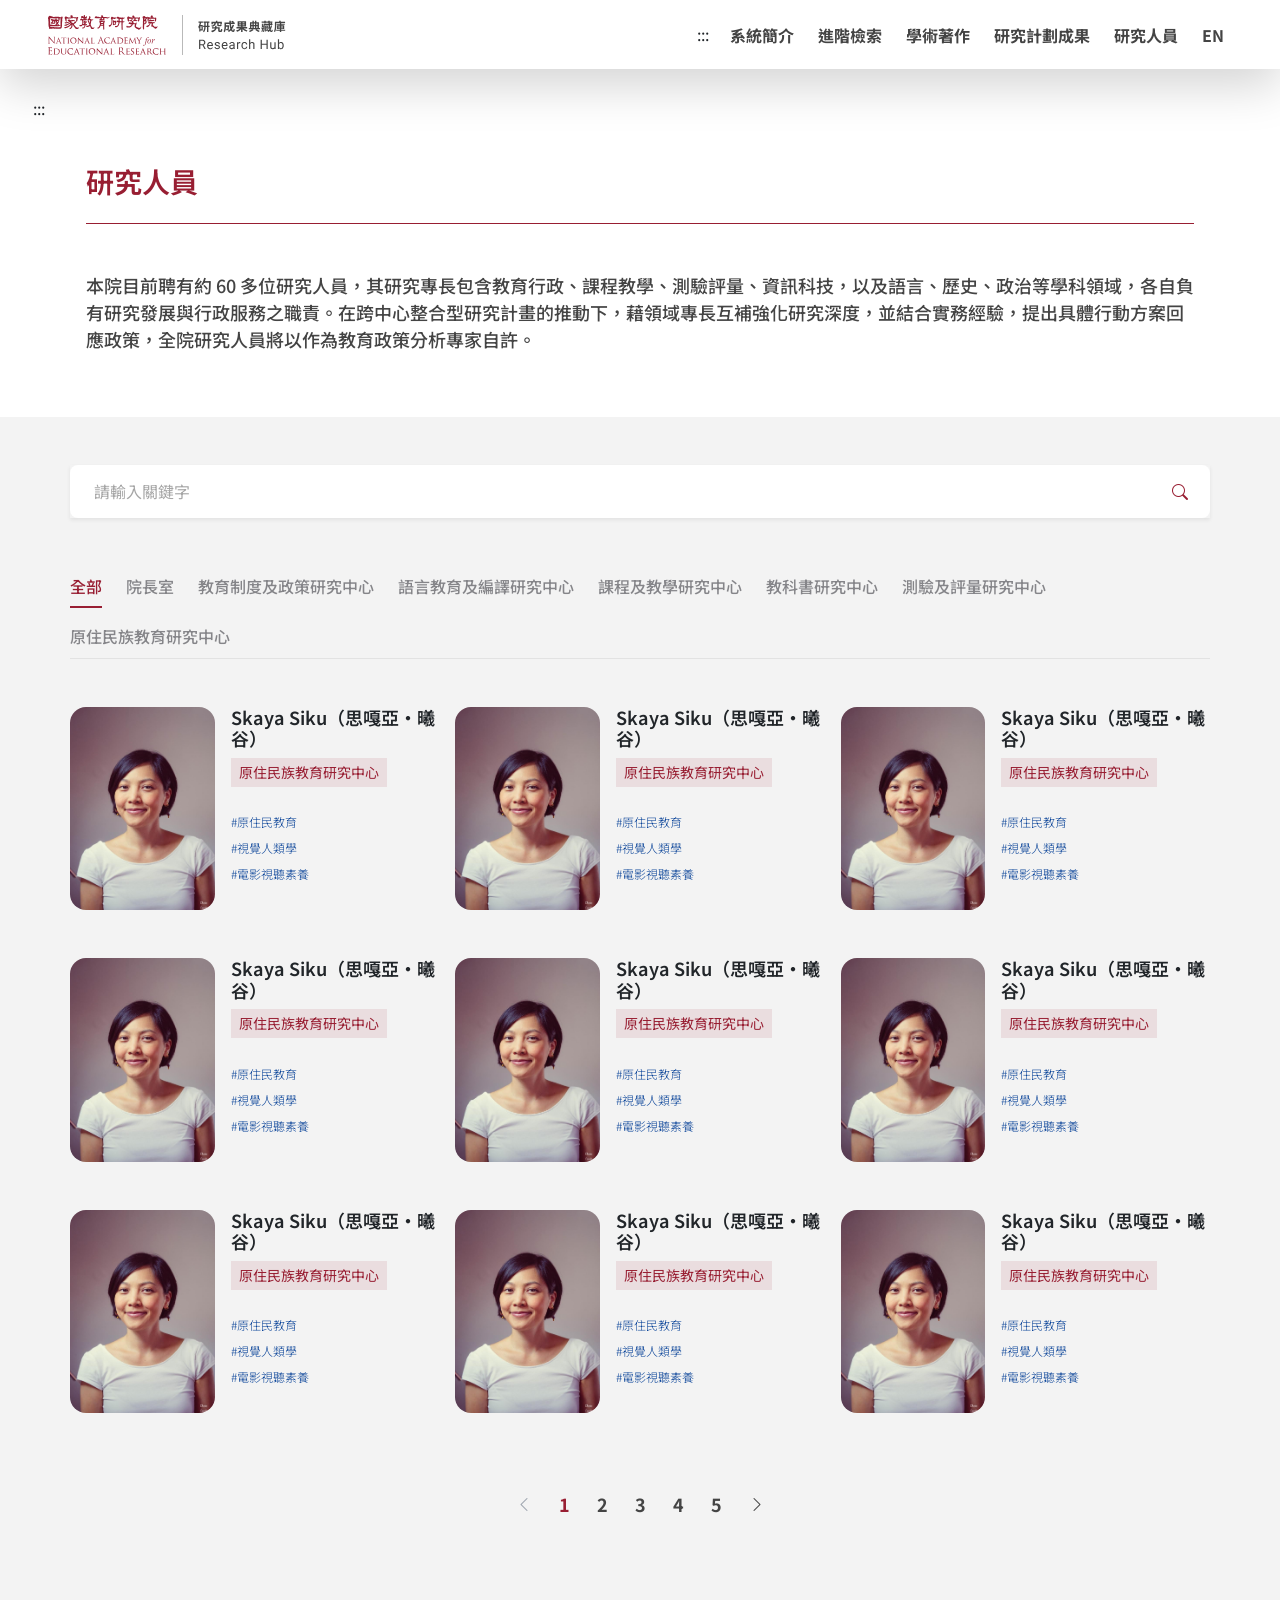
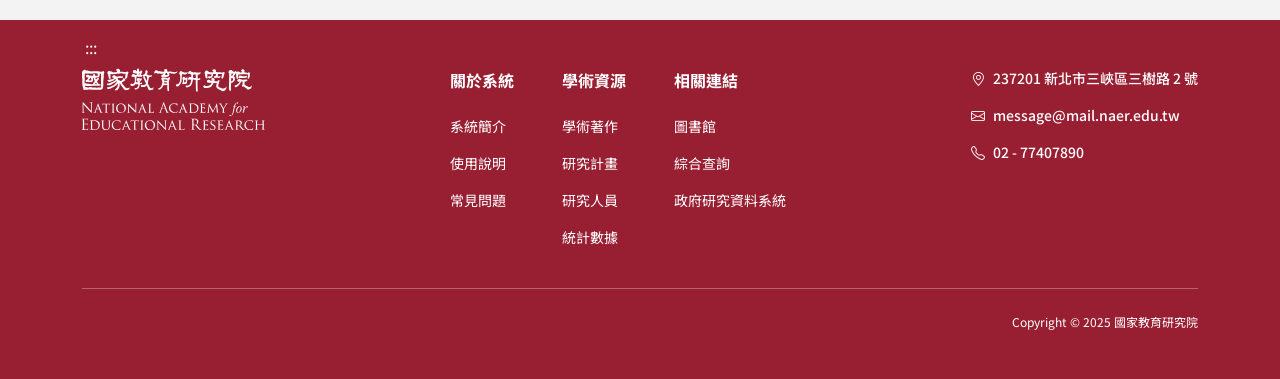
==== 01search.html @ 32330010 "0323" ====
<!DOCTYPE html>
<html class="text-m" lang="zh-Hant-TW">
	<head>
		<meta charset="UTF-8">
		<meta http-equiv="X-UA-Compatible" content="ie=edge">
		<meta name="viewport" content="width=device-width, initial-scale=1.0">
		<meta name="Developer" content="楊軒羽 Shen Yang | Front-end Developer | 前端設計工程師">
		<title>國家教育研究院-研究成果典藏庫</title>
		<!-- favicon -->
		<link rel="shortcut icon" type="image/gif" href="img/blank.gif" />
		<!-- /favicon -->
		<link rel="stylesheet" type="text/css" href="css/bootstrap.min.css">
		<link rel="stylesheet" type="text/css" href="css/bootstrap-icons.css">
		<link rel="stylesheet" type="text/css" href="css/fontawesome.min.css">
		<link rel="stylesheet" type="text/css" href="css/swiper-bundle.min.css">
		<link rel="stylesheet" type="text/css" href="css/tailwind.css">
		<link rel="stylesheet" type="text/css" href="css/main.min.css">
		<link rel="stylesheet" type="text/css" href="css/style.min.css">
	</head>

	<body id="top" class="page focus tw:min-h-screen">
		<div class="tw:text-center tw:leading-10 tw:text-white tw:bg-pink-900"><noscript class="tw:py-1">您的瀏覽器不支援JavaScript功能，若網頁功能無法正常使用時，請開啟瀏覽器JavaScript狀態！</noscript></div>
		<!-- header -->
		<header class="header shadow-lg ps-2 ps-lg-0">
			<span class="d-none d-lg-inline-block tw:absolute z-1"><a id="gotocenter" class="btn btn-primary visually-hidden-focusable" href="#AC" title="移到主要內容">跳到主要內容</a></span>
			<!-- container -->
		  <div class="headerContainer bg-white">
		    <nav class="navbar navbar-expand-md gap-1 p-0 tw:h-[69px]">
		      <!-- navbarBg -->
		      <div class="navbarBg w-100">
		        <!-- navbarContainer -->
		        <div class="navbarContainer d-flex justify-content-between align-items-center container-fluid px-3 px-lg-5">
		          <!-- Logo -->
		          <div class="logoBG">
		            <div class="logoContainer d-flex align-items-center w-100 me-auto">
		              <a class="logo me-3" href="index.html">
		                <h1 class="visually-hidden-focusable">國家教育研究院-研究成果典藏庫</h1>
		                <img class="w-100" src="img/logo.svg" alt="國家圖書館Logo" width="118">
		              </a>
		              <a class="logo2 navbar-brand d-none d-lg-block" href="" title="">
		                <img src="img/logo2.svg" alt="登入服務Logo" width="104">
		              </a>
		            </div>
		          </div>
		          <!-- /Logo -->
		          <button class="navbar-toggler border-0" type="button" data-bs-toggle="offcanvas" data-bs-target="#navbarOffcanvas" aria-controls="navbarOffcanvas">
		            <i class="h2 bi bi-list tw:leading-0"></i>
		          </button>
		          <!-- offcanvas -->
		          <div id="navbarOffcanvas" class="mainmenuBG bg-white bg-opacity-90 offcanvas offcanvas-start tw:group" tabindex="-1" aria-labelledby="offcanvasTitle">
		            <div class="mainmenuContainer d-flex flex-column flex-lg-row justify-content-end h-100">
		              <div class="offcanvas-header">
		                <h2 id="offcanvasTitle" class="offcanvas-title h5"><img src="img/logo.svg" alt="網站Logo" width="118"></h2>
		                <button type="button" class="btnClose h4 ms-auto me-2" data-bs-dismiss="offcanvas" aria-label="Close"><i class="bi bi-x-lg"></i></button>
		              </div>
		              <span class="d-none d-lg-inline-block"><a class="btn btn-link text-decoration-none text-body" href="#U" id="AU" name="U" title="上方功能區塊" accesskey="U">:::</a></span>
		              <ul id="mainmenuAccordion" class="mainmenu navbar-nav gap-lg-2 offcanvas-body justify-content-center justify-content-md-end align-items-center">
		                <li class="nav-item flex-shrink-0">
		                  <a class="nav-link fw-bold tw:text-[#444444]! tw:hover:text-(--bs-primary)! tw:group-[.show]:my-5" href="">系統簡介</a>
		                </li>
		                <li class="nav-item flex-shrink-0">
		                  <a class="nav-link fw-bold tw:text-[#444444]! tw:hover:text-(--bs-primary)! tw:group-[.show]:my-5" href="">進階檢索</a>
		                </li>
		                <li class="nav-item flex-shrink-0">
		                  <a class="nav-link fw-bold tw:text-[#444444]! tw:hover:text-(--bs-primary)! tw:group-[.show]:my-5" href="">學術著作</a>
		                </li>
		                <li class="nav-item flex-shrink-0">
		                  <a class="nav-link fw-bold tw:text-[#444444]! tw:hover:text-(--bs-primary)! tw:group-[.show]:my-5" href="">研究計劃成果</a>
		                </li>
		                <li class="nav-item flex-shrink-0">
		                  <a class="nav-link fw-bold tw:text-[#444444]! tw:hover:text-(--bs-primary)! tw:group-[.show]:my-5" href="">研究人員</a>
		                </li>
		                <li class="nav-item flex-shrink-0">
		                  <a class="nav-link fw-bold tw:text-[#444444]! tw:hover:text-(--bs-primary)! tw:group-[.show]:my-5" href="">EN</a>
		                </li>
		              </ul>
		            </div>
		          </div>
		          <!-- /offcanvas -->
		        </div>
		        <!-- /navbarContainer -->
		      </div>
		      <!-- /navbarBg -->
		    </nav>
		  </div>
		  <!-- /container -->
		</header>
		<!-- /header -->

		<main>
			<!-- main content -->
			<section>
			  <!-- content -->
			  <div id="content" class="vstack position-relative">
			    <!-- accesskey -->
			    <div class="position-absolute d-none d-lg-inline-block">
			      <a class="btn btn-link text-decoration-none text-body text-nowrap position-absolute" href="#C" id="AC" name="C" title="中央內容區塊" accesskey="C" style="left:20px; top:20px;">:::</a>
			    </div>
			    <!-- /accesskey -->
			    <div class="container-lg p-3 my-5 pt-5">
			      <h2 class="text-primary fw-semibold border-bottom border-primary pb-4 mb-5 tw:text-[calc(28rem/16)]!">研究人員</h2>
			      <p class="fw-medium tw:text-[calc(18rem/16)]!">本院目前聘有約 60 多位研究人員，其研究專長包含教育行政、課程教學、測驗評量、資訊科技，以及語言、歷史、政治等學科領域，各自負有研究發展與行政服務之職責。在跨中心整合型研究計畫的推動下，藉領域專長互補強化研究深度，並結合實務經驗，提出具體行動方案回應政策，全院研究人員將以作為教育政策分析專家自許。</p>
			    </div>
			    <!-- /container -->
			    <div class="list vstack gap-4 px-3 pt-5 tw:bg-[#F3F3F3] tw:pb-24">
			      <div class="container-lg px-0 vstack gap-5">
			        <div class="search shadow-sm">
			          <label class="visually-hidden" for="inputSearch">搜尋關鍵字</label>
			          <div class="input-group flex-nowrap z-0 tw:*:[--bs-border-radius:var(--bs-border-radius-lg)]!">
			            <input id="inputSearch" class="form-control border-0 ps-4 tw:h-13.25 tw:placeholder:text-[#A5A5A5]!" placeholder="請輸入關鍵字" type="text">
			            <button class="btn btn-primary border-0 bg-white tw:w-15" type="button"><i class="bi bi-search text-primary" aria-hidden="true"></i><span class="visually-hidden">搜尋</span></button>
			          </div>
			        </div>
			        <!-- /search -->
			        <ul class="nav nav-underline flex-column align-items-start flex-sm-row column-gap-4 row-gap-2 tw:sm:border-b tw:sm:border-black/7" role="tablist">
			          <li class="nav-item tw:xxl:flex-[1_1_auto] tw:xxl:text-center" role="presentation">
			            <button class="nav-link fw-medium tw:h-10.5 tw:text-[rgb(60_60_67/0.6)]! tw:[&.active]:text-(--bs-primary)! active" id="tab1" data-bs-toggle="tab" data-bs-target="#tabpane1" type="button" role="tab" aria-controls="tabpane1" aria-selected="true">全部</button>
			          </li>
			          <li class="nav-item tw:xxl:flex-[1_1_auto] tw:xxl:text-center" role="presentation">
			            <button class="nav-link fw-medium tw:h-10.5 tw:text-[rgb(60_60_67/0.6)]! tw:[&.active]:text-(--bs-primary)!" id="tab2" data-bs-toggle="tab" data-bs-target="#tabpane2" type="button" role="tab" aria-controls="tabpane2" aria-selected="false">院長室</button>
			          </li>
			          <li class="nav-item tw:xxl:flex-[1_1_auto] tw:xxl:text-center" role="presentation">
			            <button class="nav-link fw-medium tw:h-10.5 tw:text-[rgb(60_60_67/0.6)]! tw:[&.active]:text-(--bs-primary)!" id="tab3" data-bs-toggle="tab" data-bs-target="#tabpane3" type="button" role="tab" aria-controls="tabpane3" aria-selected="false">教育制度及政策研究中心</button>
			          </li>
			          <li class="nav-item tw:xxl:flex-[1_1_auto] tw:xxl:text-center" role="presentation">
			            <button class="nav-link fw-medium tw:h-10.5 tw:text-[rgb(60_60_67/0.6)]! tw:[&.active]:text-(--bs-primary)!" id="tab4" data-bs-toggle="tab" data-bs-target="#tabpane4" type="button" role="tab" aria-controls="tabpane4" aria-selected="false">語言教育及編譯研究中心</button>
			          </li>
			          <li class="nav-item tw:xxl:flex-[1_1_auto] tw:xxl:text-center" role="presentation">
			            <button class="nav-link fw-medium tw:h-10.5 tw:text-[rgb(60_60_67/0.6)]! tw:[&.active]:text-(--bs-primary)!" id="tab5" data-bs-toggle="tab" data-bs-target="#tabpane5" type="button" role="tab" aria-controls="tabpane5" aria-selected="false">課程及教學研究中心</button>
			          </li>
			          <li class="nav-item tw:xxl:flex-[1_1_auto] tw:xxl:text-center" role="presentation">
			            <button class="nav-link fw-medium tw:h-10.5 tw:text-[rgb(60_60_67/0.6)]! tw:[&.active]:text-(--bs-primary)!" id="tab6" data-bs-toggle="tab" data-bs-target="#tabpane6" type="button" role="tab" aria-controls="tabpane6" aria-selected="false">教科書研究中心</button>
			          </li>
			          <li class="nav-item tw:xxl:flex-[1_1_auto] tw:xxl:text-center" role="presentation">
			            <button class="nav-link fw-medium tw:h-10.5 tw:text-[rgb(60_60_67/0.6)]! tw:[&.active]:text-(--bs-primary)!" id="tab7" data-bs-toggle="tab" data-bs-target="#tabpane7" type="button" role="tab" aria-controls="tabpane7" aria-selected="false">測驗及評量研究中心</button>
			          </li>
			          <li class="nav-item tw:xxl:flex-[1_1_auto] tw:xxl:text-center" role="presentation">
			            <button class="nav-link fw-medium tw:h-10.5 tw:text-[rgb(60_60_67/0.6)]! tw:[&.active]:text-(--bs-primary)!" id="tab8" data-bs-toggle="tab" data-bs-target="#tabpane8" type="button" role="tab" aria-controls="tabpane8" aria-selected="false">原住民族教育研究中心</button>
			          </li>
			        </ul>
			        <div class="tab-content">
			          <div class="tab-pane fade show active" id="tabpane1" role="tabpanel" aria-labelledby="tab1">
			            <div class="row gx-3 gy-5">
			              <div class="col-sm-6 col-lg-4">
			                <div class="card border-0 bg-transparent">
			                  <div class="row row-cols-2 g-3">
			                    <div class="col-sm-4 col-lg-5">
			                      <div class="ratio tw:[&.ratio]:[--bs-aspect-ratio:calc(100%*221/157)]">
			                        <img class="object-fit-cover rounded-4" src="img/profiles.jpg" alt="photo">
			                      </div>
			                    </div>
			                    <div class="col vstack">
			                      <div class="vstack align-items-start">
			                        <h3 class="fw-semibold tw:text-[calc(18rem/16)]!"><a class="stretched-link text-body" href="">Skaya Siku（思嘎亞‧曦谷）</a></h3>
			                        <span class="text-primary bg-primary bg-opacity-10 d-inline-block px-2 py-1 tw:text-[calc(14rem/16)]">原住民族教育研究中心</span>
			                      </div>
			                      <div class="vstack gap-2 justify-content-center h-100 fw-light text-blue tw:text-[calc(12rem/16)]!">
			                        <span class="tw:before:content-['#']">原住民教育</span>
			                        <span class="tw:before:content-['#']">視覺人類學</span>
			                        <span class="tw:before:content-['#']">電影視聽素養</span>
			                      </div>
			                    </div>
			                  </div>
			                </div>
			                <!-- /card -->
			              </div>
			              <!-- /col -->
			              <div class="col-sm-6 col-lg-4">
			                <div class="card border-0 bg-transparent">
			                  <div class="row row-cols-2 g-3">
			                    <div class="col-sm-4 col-lg-5">
			                      <div class="ratio tw:[&.ratio]:[--bs-aspect-ratio:calc(100%*221/157)]">
			                        <img class="object-fit-cover rounded-4" src="img/profiles.jpg" alt="photo">
			                      </div>
			                    </div>
			                    <div class="col vstack">
			                      <div class="vstack align-items-start">
			                        <h3 class="fw-semibold tw:text-[calc(18rem/16)]!"><a class="stretched-link text-body" href="">Skaya Siku（思嘎亞‧曦谷）</a></h3>
			                        <span class="text-primary bg-primary bg-opacity-10 d-inline-block px-2 py-1 tw:text-[calc(14rem/16)]">原住民族教育研究中心</span>
			                      </div>
			                      <div class="vstack gap-2 justify-content-center h-100 fw-light text-blue tw:text-[calc(12rem/16)]!">
			                        <span class="tw:before:content-['#']">原住民教育</span>
			                        <span class="tw:before:content-['#']">視覺人類學</span>
			                        <span class="tw:before:content-['#']">電影視聽素養</span>
			                      </div>
			                    </div>
			                  </div>
			                </div>
			                <!-- /card -->
			              </div>
			              <!-- /col -->
			              <div class="col-sm-6 col-lg-4">
			                <div class="card border-0 bg-transparent">
			                  <div class="row row-cols-2 g-3">
			                    <div class="col-sm-4 col-lg-5">
			                      <div class="ratio tw:[&.ratio]:[--bs-aspect-ratio:calc(100%*221/157)]">
			                        <img class="object-fit-cover rounded-4" src="img/profiles.jpg" alt="photo">
			                      </div>
			                    </div>
			                    <div class="col vstack">
			                      <div class="vstack align-items-start">
			                        <h3 class="fw-semibold tw:text-[calc(18rem/16)]!"><a class="stretched-link text-body" href="">Skaya Siku（思嘎亞‧曦谷）</a></h3>
			                        <span class="text-primary bg-primary bg-opacity-10 d-inline-block px-2 py-1 tw:text-[calc(14rem/16)]">原住民族教育研究中心</span>
			                      </div>
			                      <div class="vstack gap-2 justify-content-center h-100 fw-light text-blue tw:text-[calc(12rem/16)]!">
			                        <span class="tw:before:content-['#']">原住民教育</span>
			                        <span class="tw:before:content-['#']">視覺人類學</span>
			                        <span class="tw:before:content-['#']">電影視聽素養</span>
			                      </div>
			                    </div>
			                  </div>
			                </div>
			                <!-- /card -->
			              </div>
			              <!-- /col -->
			              <div class="col-sm-6 col-lg-4">
			                <div class="card border-0 bg-transparent">
			                  <div class="row row-cols-2 g-3">
			                    <div class="col-sm-4 col-lg-5">
			                      <div class="ratio tw:[&.ratio]:[--bs-aspect-ratio:calc(100%*221/157)]">
			                        <img class="object-fit-cover rounded-4" src="img/profiles.jpg" alt="photo">
			                      </div>
			                    </div>
			                    <div class="col vstack">
			                      <div class="vstack align-items-start">
			                        <h3 class="fw-semibold tw:text-[calc(18rem/16)]!"><a class="stretched-link text-body" href="">Skaya Siku（思嘎亞‧曦谷）</a></h3>
			                        <span class="text-primary bg-primary bg-opacity-10 d-inline-block px-2 py-1 tw:text-[calc(14rem/16)]">原住民族教育研究中心</span>
			                      </div>
			                      <div class="vstack gap-2 justify-content-center h-100 fw-light text-blue tw:text-[calc(12rem/16)]!">
			                        <span class="tw:before:content-['#']">原住民教育</span>
			                        <span class="tw:before:content-['#']">視覺人類學</span>
			                        <span class="tw:before:content-['#']">電影視聽素養</span>
			                      </div>
			                    </div>
			                  </div>
			                </div>
			                <!-- /card -->
			              </div>
			              <!-- /col -->
			              <div class="col-sm-6 col-lg-4">
			                <div class="card border-0 bg-transparent">
			                  <div class="row row-cols-2 g-3">
			                    <div class="col-sm-4 col-lg-5">
			                      <div class="ratio tw:[&.ratio]:[--bs-aspect-ratio:calc(100%*221/157)]">
			                        <img class="object-fit-cover rounded-4" src="img/profiles.jpg" alt="photo">
			                      </div>
			                    </div>
			                    <div class="col vstack">
			                      <div class="vstack align-items-start">
			                        <h3 class="fw-semibold tw:text-[calc(18rem/16)]!"><a class="stretched-link text-body" href="">Skaya Siku（思嘎亞‧曦谷）</a></h3>
			                        <span class="text-primary bg-primary bg-opacity-10 d-inline-block px-2 py-1 tw:text-[calc(14rem/16)]">原住民族教育研究中心</span>
			                      </div>
			                      <div class="vstack gap-2 justify-content-center h-100 fw-light text-blue tw:text-[calc(12rem/16)]!">
			                        <span class="tw:before:content-['#']">原住民教育</span>
			                        <span class="tw:before:content-['#']">視覺人類學</span>
			                        <span class="tw:before:content-['#']">電影視聽素養</span>
			                      </div>
			                    </div>
			                  </div>
			                </div>
			                <!-- /card -->
			              </div>
			              <!-- /col -->
			              <div class="col-sm-6 col-lg-4">
			                <div class="card border-0 bg-transparent">
			                  <div class="row row-cols-2 g-3">
			                    <div class="col-sm-4 col-lg-5">
			                      <div class="ratio tw:[&.ratio]:[--bs-aspect-ratio:calc(100%*221/157)]">
			                        <img class="object-fit-cover rounded-4" src="img/profiles.jpg" alt="photo">
			                      </div>
			                    </div>
			                    <div class="col vstack">
			                      <div class="vstack align-items-start">
			                        <h3 class="fw-semibold tw:text-[calc(18rem/16)]!"><a class="stretched-link text-body" href="">Skaya Siku（思嘎亞‧曦谷）</a></h3>
			                        <span class="text-primary bg-primary bg-opacity-10 d-inline-block px-2 py-1 tw:text-[calc(14rem/16)]">原住民族教育研究中心</span>
			                      </div>
			                      <div class="vstack gap-2 justify-content-center h-100 fw-light text-blue tw:text-[calc(12rem/16)]!">
			                        <span class="tw:before:content-['#']">原住民教育</span>
			                        <span class="tw:before:content-['#']">視覺人類學</span>
			                        <span class="tw:before:content-['#']">電影視聽素養</span>
			                      </div>
			                    </div>
			                  </div>
			                </div>
			                <!-- /card -->
			              </div>
			              <!-- /col -->
			              <div class="col-sm-6 col-lg-4">
			                <div class="card border-0 bg-transparent">
			                  <div class="row row-cols-2 g-3">
			                    <div class="col-sm-4 col-lg-5">
			                      <div class="ratio tw:[&.ratio]:[--bs-aspect-ratio:calc(100%*221/157)]">
			                        <img class="object-fit-cover rounded-4" src="img/profiles.jpg" alt="photo">
			                      </div>
			                    </div>
			                    <div class="col vstack">
			                      <div class="vstack align-items-start">
			                        <h3 class="fw-semibold tw:text-[calc(18rem/16)]!"><a class="stretched-link text-body" href="">Skaya Siku（思嘎亞‧曦谷）</a></h3>
			                        <span class="text-primary bg-primary bg-opacity-10 d-inline-block px-2 py-1 tw:text-[calc(14rem/16)]">原住民族教育研究中心</span>
			                      </div>
			                      <div class="vstack gap-2 justify-content-center h-100 fw-light text-blue tw:text-[calc(12rem/16)]!">
			                        <span class="tw:before:content-['#']">原住民教育</span>
			                        <span class="tw:before:content-['#']">視覺人類學</span>
			                        <span class="tw:before:content-['#']">電影視聽素養</span>
			                      </div>
			                    </div>
			                  </div>
			                </div>
			                <!-- /card -->
			              </div>
			              <!-- /col -->
			              <div class="col-sm-6 col-lg-4">
			                <div class="card border-0 bg-transparent">
			                  <div class="row row-cols-2 g-3">
			                    <div class="col-sm-4 col-lg-5">
			                      <div class="ratio tw:[&.ratio]:[--bs-aspect-ratio:calc(100%*221/157)]">
			                        <img class="object-fit-cover rounded-4" src="img/profiles.jpg" alt="photo">
			                      </div>
			                    </div>
			                    <div class="col vstack">
			                      <div class="vstack align-items-start">
			                        <h3 class="fw-semibold tw:text-[calc(18rem/16)]!"><a class="stretched-link text-body" href="">Skaya Siku（思嘎亞‧曦谷）</a></h3>
			                        <span class="text-primary bg-primary bg-opacity-10 d-inline-block px-2 py-1 tw:text-[calc(14rem/16)]">原住民族教育研究中心</span>
			                      </div>
			                      <div class="vstack gap-2 justify-content-center h-100 fw-light text-blue tw:text-[calc(12rem/16)]!">
			                        <span class="tw:before:content-['#']">原住民教育</span>
			                        <span class="tw:before:content-['#']">視覺人類學</span>
			                        <span class="tw:before:content-['#']">電影視聽素養</span>
			                      </div>
			                    </div>
			                  </div>
			                </div>
			                <!-- /card -->
			              </div>
			              <!-- /col -->
			              <div class="col-sm-6 col-lg-4">
			                <div class="card border-0 bg-transparent">
			                  <div class="row row-cols-2 g-3">
			                    <div class="col-sm-4 col-lg-5">
			                      <div class="ratio tw:[&.ratio]:[--bs-aspect-ratio:calc(100%*221/157)]">
			                        <img class="object-fit-cover rounded-4" src="img/profiles.jpg" alt="photo">
			                      </div>
			                    </div>
			                    <div class="col vstack">
			                      <div class="vstack align-items-start">
			                        <h3 class="fw-semibold tw:text-[calc(18rem/16)]!"><a class="stretched-link text-body" href="">Skaya Siku（思嘎亞‧曦谷）</a></h3>
			                        <span class="text-primary bg-primary bg-opacity-10 d-inline-block px-2 py-1 tw:text-[calc(14rem/16)]">原住民族教育研究中心</span>
			                      </div>
			                      <div class="vstack gap-2 justify-content-center h-100 fw-light text-blue tw:text-[calc(12rem/16)]!">
			                        <span class="tw:before:content-['#']">原住民教育</span>
			                        <span class="tw:before:content-['#']">視覺人類學</span>
			                        <span class="tw:before:content-['#']">電影視聽素養</span>
			                      </div>
			                    </div>
			                  </div>
			                </div>
			                <!-- /card -->
			              </div>
			              <!-- /col -->
			            </div>
			            <!-- /row -->
			          </div>
			          <!-- /tab-pane -->
			          <div class="tab-pane fade" id="tabpane2" role="tabpanel" aria-labelledby="tab2">content2</div>
			          <div class="tab-pane fade" id="tabpane3" role="tabpanel" aria-labelledby="tab3">content3</div>
			          <div class="tab-pane fade" id="tabpane4" role="tabpanel" aria-labelledby="tab4">content4</div>
			          <div class="tab-pane fade" id="tabpane5" role="tabpanel" aria-labelledby="tab5">content5</div>
			          <div class="tab-pane fade" id="tabpane6" role="tabpanel" aria-labelledby="tab6">content6</div>
			          <div class="tab-pane fade" id="tabpane7" role="tabpanel" aria-labelledby="tab7">content7</div>
			          <div class="tab-pane fade" id="tabpane8" role="tabpanel" aria-labelledby="tab8">content8</div>
			        </div>
			        <!-- /tab-content -->
			        <!-- pagination -->
			        <nav class="paginationNav col-10 mx-auto mt-4">
			        	<ul class="pagination justify-content-center flex-wrap gap-lg-1 m-0">
			        		<li class="page-item m-0 disabled">
			        			<a class="page-link d-flex align-items-center justify-content-center border-0 fw-bold" href="" title="上一頁" tabindex="-1">
			        				<span class="visually-hidden">上一頁</span>
			        				<i class="bi bi-chevron-left" aria-hidden="true"></i>
			        			</a>
			        		</li>
			        		<li class="page-item m-0" hidden>
			        			<a class="page-link d-flex align-items-center justify-content-center border-0 fw-bold" href="" title="上一頁">
			        				<span class="visually-hidden">上一頁</span>
			        				<i class="bi bi-chevron-left" aria-hidden="true"></i>
			        			</a>
			        		</li>
			        		<li class="page-item m-0 active"><a class="page-link d-flex align-items-center justify-content-center border-0 fw-bold tw:text-[calc(18rem/16)]!" href="">1</a></li>
			        		<li class="page-item m-0"><a class="page-link d-flex align-items-center justify-content-center border-0 fw-bold tw:text-[calc(18rem/16)]!" href="">2</a></li>
			        		<li class="page-item m-0"><a class="page-link d-flex align-items-center justify-content-center border-0 fw-bold tw:text-[calc(18rem/16)]!" href="">3</a></li>
			        		<li class="page-item m-0"><a class="page-link d-flex align-items-center justify-content-center border-0 fw-bold tw:text-[calc(18rem/16)]!" href="">4</a></li>
			        		<li class="page-item m-0"><a class="page-link d-flex align-items-center justify-content-center border-0 fw-bold tw:text-[calc(18rem/16)]!" href="">5</a></li>
			        		<li class="page-item m-0">
			        			<a class="page-link d-flex align-items-center justify-content-center border-0 fw-bold" href="" title="下一頁">
			        				<span class="visually-hidden">下一頁</span>
			        				<i class="bi bi-chevron-right" aria-hidden="true"></i>
			        			</a>
			        		</li>
			        		<li class="page-item m-0 disabled" hidden>
			        			<a class="page-link d-flex align-items-center justify-content-center border-0 fw-bold" href="" title="下一頁" tabindex="-1">
			        				<span class="visually-hidden">下一頁</span>
			        				<i class="bi bi-chevron-right" aria-hidden="true"></i>
			        			</a>
			        		</li>
			        	</ul>
			        </nav>
			        <!-- /pagination -->
			      </div>
			      <!-- /container -->
			    </div>
			    <!-- /list -->
			  </div>
			  <!-- /content -->
			</section>
			<!-- /main content -->
			<a id="gototop" class="btn btn-primary text-primary bg-transparent border-3 rounded-circle me-3 mb-3 px-2 py-0 d-none justify-content-center align-items-center position-absolute bottom-0 end-0 z-1 tw:group" title="回到最上" type="button" href="#top" style="width: 48px; height: 48px;"><span class="material-symbols-rounded tw:text-[3rem]! tw:group-hover:text-(--bs-primary)!" aria-hidden="true">arrow_upward_alt</span><span class="visually-hidden">回到最上</span></a>
			<script>
			  var gototop = document.getElementById('gototop');
			  window.addEventListener('scroll', function() {
			    if (window.scrollY > window.innerHeight) {
			      gototop.classList.remove('d-none');
			      gototop.classList.add('d-flex');
			    } else {
			      gototop.classList.remove('d-flex');
			      gototop.classList.add('d-none');
			    }
			  });
			</script>
		</main>

		<!-- footer -->
		<footer class="text-white tw:bg-[#981E32]">
		  <div id="footer" class="footerBg">
		    <div class="footerContainer container-lg py-4 py-lg-5 vstack gap-4">
		      <div class="position-absolute d-none d-lg-inline-block"><a class="btn btn-link text-decoration-none text-white text-nowrap position-absolute" href="#Z" id="AZ" name="Z" title="下方功能區塊" accesskey="Z" style="left: -10px;top: -40px;">:::</a></div>
		      <div class="overflow-hidden">
		        <div class="row row-cols-1 row-cols-md-auto g-4 gx-md-5">
		          <div class="col me-auto me-xxl-5"><img src="img/logo-w.svg" alt="國家教育研究院" width="183"></div>
		          <div class="col">
		            <div class="fw-bold my-4 mt-md-0">關於系統</div>
		            <ul class="list-unstyled vstack gap-3 m-0 tw:text-[calc(14rem/16)]">
		              <li><a class="text-white" href="">系統簡介</a></li>
		              <li><a class="text-white" href="">使用說明</a></li>
		              <li><a class="text-white" href="">常見問題</a></li>
		            </ul>
		          </div>
		          <div class="col">
		            <div class="fw-bold my-4 mt-md-0">學術資源</div>
		            <ul class="list-unstyled vstack gap-3 m-0 tw:text-[calc(14rem/16)]">
		              <li><a class="text-white" href="">學術著作</a></li>
		              <li><a class="text-white" href="">研究計畫</a></li>
		              <li><a class="text-white" href="">研究人員</a></li>
		              <li><a class="text-white" href="">統計數據</a></li>
		            </ul>
		          </div>
		          <div class="col">
		            <div class="fw-bold my-4 mt-md-0">相關連結</div>
		            <ul class="list-unstyled vstack gap-3 m-0 tw:text-[calc(14rem/16)]">
		              <li><a class="text-white" href="">圖書館</a></li>
		              <li><a class="text-white" href="">綜合查詢</a></li>
		              <li><a class="text-white" href="">政府研究資料系統</a></li>
		            </ul>
		          </div>
		          <div class="col ms-lg-auto order-last">
		            <ul class="list-unstyled order-md-first vstack gap-3 mb-2 m-md-0 fw-medium tw:text-[calc(14rem/16)]">
		              <li class="hstack gap-2"><i class="bi bi-geo-alt"></i>237201 新北市三峽區三樹路 2 號</li>
		              <li class="hstack gap-2"><i class="bi bi-envelope"></i>message@mail.naer.edu.tw</li>
		              <li class="hstack gap-2"><i class="bi bi-telephone"></i>02 - 77407890</li>
		            </ul>
		          </div>
		          <div class="col-md-12 vstack order-md-last">
		            <hr class="opacity-30 tw:border-[#FFFFFF]!">
		            <small class="d-none d-md-block text-md-end mt-2 tw:text-[calc(12rem/16)]!">Copyright © 2025 國家教育研究院</small>
		          </div>
		        </div>
		        <!-- /row -->
		      </div>
		      <!-- /overflow -->
		    </div>
		    <!-- /footerContainer -->
		  </div>
		  <!-- /footerBg -->
		  </footer>
		  <!-- /footer -->
		
		<script type="text/javascript" src="js/bootstrap.bundle.min.js"></script>
		<script type="text/javascript" src="js/swiper-bundle.min.js"></script>
	</body>
</html>
---- css/main.min.css ----
@font-face{font-family:"Noto Sans TC";font-style:normal;font-weight:100 900;font-display:swap;src:url(../fonts/notosanstc/-nF7OG829Oofr2wohFbTp9iFOkMQAewlpbGXhhyYs0QF3kPVyLylzU95vTq1Ltj5xQez1g.0.woff2) format("woff2");unicode-range:U+1f921-1f930,U+1f932-1f935,U+1f937-1f939,U+1f940-1f944,U+1f947-1f94a,U+1f950-1f95f,U+1f962-1f967,U+1f969-1f96a,U+1f980-1f981,U+1f984-1f98d,U+1f990-1f992,U+1f994-1f996,U+1f9c0,U+1f9d0,U+1f9d2,U+1f9d4,U+1f9d6,U+1f9d8,U+1f9da,U+1f9dc-1f9dd,U+1f9df-1f9e2,U+1f9e5-1f9e6,U+20024,U+20487,U+20779,U+20c41,U+20c78,U+20d71,U+20e98,U+20ef9,U+2107b,U+210c1,U+22c51,U+233b4,U+24a12,U+2512b,U+2546e,U+25683,U+267cc,U+269f2,U+27657,U+282e2,U+2898d,U+29d5a,U+f0001-f0005,U+f0019,U+f009b,U+f0101-f0104,U+f012b,U+f01ba,U+f01d6,U+f0209,U+f0217,U+f0223-f0224,U+fc355,U+fe327,U+fe517,U+feb97,U+fffb4}@font-face{font-family:"Noto Sans TC";font-style:normal;font-weight:100 900;font-display:swap;src:url(../fonts/notosanstc/-nF7OG829Oofr2wohFbTp9iFOkMQAewlpbGXhhyYs0QF3kPVyLylzU95vTq1Ltj5xQez1g.6.woff2) format("woff2");unicode-range:U+ff78-ff7e,U+ff80-ff86,U+ff89-ff94,U+ff97-ff9e,U+ffb9,U+ffe0-ffe3,U+ffe9,U+ffeb,U+ffed,U+fffc,U+1d7c7,U+1f004,U+1f0cf,U+1f141-1f142,U+1f150,U+1f154,U+1f158,U+1f15b,U+1f15d-1f15e,U+1f162-1f163,U+1f170-1f171,U+1f174,U+1f177-1f178,U+1f17d-1f17f,U+1f192-1f195,U+1f197-1f19a,U+1f1e6-1f1f5,U+1f1f7-1f1ff,U+1f21a,U+1f22f,U+1f232-1f237,U+1f239-1f23a,U+1f250-1f251,U+1f300,U+1f302-1f319}@font-face{font-family:"Noto Sans TC";font-style:normal;font-weight:100 900;font-display:swap;src:url(../fonts/notosanstc/-nF7OG829Oofr2wohFbTp9iFOkMQAewlpbGXhhyYs0QF3kPVyLylzU95vTq1Ltj5xQez1g.7.woff2) format("woff2");unicode-range:U+fa0a,U+fa0c,U+fa11,U+fa17,U+fa19,U+fa1b,U+fa1d,U+fa26,U+fa2c,U+fb01,U+fdfc,U+fe0e,U+fe33-fe36,U+fe38-fe44,U+fe49-fe51,U+fe54,U+fe56-fe57,U+fe59-fe5c,U+fe5f-fe6a,U+fe8e,U+fe92-fe93,U+feae,U+fecb-fecc,U+fee0,U+feec,U+fef3,U+ff04,U+ff07,U+ff26-ff2c,U+ff31-ff32,U+ff35-ff37,U+ff39-ff3a,U+ff3c,U+ff3e-ff5b,U+ff5d,U+ff61-ff65,U+ff67-ff68,U+ff6a,U+ff6c-ff77}@font-face{font-family:"Noto Sans TC";font-style:normal;font-weight:100 900;font-display:swap;src:url(../fonts/notosanstc/-nF7OG829Oofr2wohFbTp9iFOkMQAewlpbGXhhyYs0QF3kPVyLylzU95vTq1Ltj5xQez1g.8.woff2) format("woff2");unicode-range:U+f78a-f78c,U+f78e,U+f792-f796,U+f798,U+f79c,U+f7f5,U+f812,U+f815,U+f876,U+f8f5,U+f8f8,U+f8ff,U+f901-f902,U+f904,U+f906,U+f909-f90a,U+f90f,U+f914,U+f918-f919,U+f91b,U+f91d,U+f91f,U+f923,U+f925,U+f92d-f92f,U+f934,U+f937-f938,U+f93d,U+f93f,U+f941,U+f949,U+f94c,U+f94e-f94f,U+f95a,U+f95d-f95e,U+f961-f963,U+f965-f970,U+f974,U+f976-f97a,U+f97c,U+f97e-f97f,U+f981,U+f983,U+f988,U+f98a,U+f98c,U+f98e,U+f996-f997,U+f999-f99a,U+f99c,U+f99f-f9a0,U+f9a3,U+f9a8,U+f9ad,U+f9b2-f9b6,U+f9b9-f9ba,U+f9bd-f9be,U+f9c1,U+f9c4,U+f9c7,U+f9ca,U+f9cd,U+f9d0-f9d1,U+f9d3-f9d4,U+f9d7-f9d8,U+f9dc-f9dd,U+f9df-f9e1,U+f9e4,U+f9e8-f9ea,U+f9f4,U+f9f6-f9f7,U+f9f9-f9fa,U+f9fc-fa01,U+fa03-fa04,U+fa06,U+fa08-fa09}@font-face{font-family:"Noto Sans TC";font-style:normal;font-weight:100 900;font-display:swap;src:url(../fonts/notosanstc/-nF7OG829Oofr2wohFbTp9iFOkMQAewlpbGXhhyYs0QF3kPVyLylzU95vTq1Ltj5xQez1g.19.woff2) format("woff2");unicode-range:U+9ee5,U+9ee7,U+9eee,U+9ef3-9ef4,U+9ef6-9ef7,U+9ef9,U+9efb-9efd,U+9eff,U+9f07-9f09,U+9f10,U+9f14-9f15,U+9f19,U+9f22,U+9f29,U+9f2c,U+9f2f,U+9f31,U+9f34,U+9f37,U+9f39,U+9f3d-9f3e,U+9f41,U+9f4c-9f50,U+9f54,U+9f57,U+9f59,U+9f5c,U+9f5f-9f60,U+9f62-9f63,U+9f66-9f67,U+9f6a,U+9f6c,U+9f72,U+9f76-9f77,U+9f7f,U+9f84-9f85,U+9f88,U+9f8e,U+9f91,U+9f94-9f96,U+9f98,U+9f9a-9f9b,U+9f9f-9fa0,U+9fa2,U+9fa4,U+9ff0-9fff,U+a1f4,U+a4b0-a4b1,U+a4b3,U+a9c1-a9c2,U+aa31,U+ab34,U+ac00-ac01,U+ac04,U+ac08,U+ac10-ac11,U+ac13-ac16,U+ac19,U+ac1c-ac1d,U+ac24,U+ac70-ac71,U+ac74,U+ac77-ac78,U+ac80-ac81,U+ac83,U+ac8c,U+ac90,U+aca0,U+aca8-aca9,U+acac,U+acb0,U+acb8-acb9,U+acbc-acbd,U+acc1,U+acc4,U+ace0-ace1,U+ace4,U+ace8,U+acf0-acf1,U+acf3,U+acf5,U+acfc}@font-face{font-family:"Noto Sans TC";font-style:normal;font-weight:100 900;font-display:swap;src:url(../fonts/notosanstc/-nF7OG829Oofr2wohFbTp9iFOkMQAewlpbGXhhyYs0QF3kPVyLylzU95vTq1Ltj5xQez1g.20.woff2) format("woff2");unicode-range:U+9d77,U+9d7a,U+9d7e,U+9d87,U+9d89,U+9d8f,U+9d91-9d93,U+9d96,U+9d98,U+9d9a,U+9da1-9da2,U+9da5,U+9da9,U+9dab-9dac,U+9db1-9db2,U+9db5,U+9db9-9dbc,U+9dbf-9dc2,U+9dc4,U+9dc7-9dc9,U+9dd3,U+9dd6,U+9dd9-9dda,U+9dde-9ddf,U+9de2,U+9de5-9de6,U+9de8,U+9def-9df0,U+9df2-9df4,U+9df8,U+9dfa,U+9dfd,U+9dff,U+9e02,U+9e07,U+9e0a,U+9e11,U+9e15,U+9e18,U+9e1a-9e1b,U+9e1d-9e1e,U+9e20-9e23,U+9e25-9e26,U+9e2d,U+9e2f,U+9e33,U+9e35,U+9e3d-9e3f,U+9e42-9e43,U+9e45,U+9e48-9e4a,U+9e4c,U+9e4f,U+9e51,U+9e55,U+9e64,U+9e66,U+9e6b,U+9e6d-9e6e,U+9e70,U+9e73,U+9e75,U+9e78,U+9e80-9e83,U+9e87-9e88,U+9e8b-9e8c,U+9e90-9e91,U+9e93,U+9e96,U+9e9d,U+9ea1,U+9ea4,U+9ea6,U+9ea9-9eab,U+9ead,U+9eaf,U+9eb4,U+9eb7-9eba,U+9ebe-9ebf,U+9ecc-9ecd,U+9ed0,U+9ed2,U+9ed4,U+9ed9-9eda,U+9edc-9edd,U+9edf-9ee0,U+9ee2}@font-face{font-family:"Noto Sans TC";font-style:normal;font-weight:100 900;font-display:swap;src:url(../fonts/notosanstc/-nF7OG829Oofr2wohFbTp9iFOkMQAewlpbGXhhyYs0QF3kPVyLylzU95vTq1Ltj5xQez1g.21.woff2) format("woff2");unicode-range:U+9bf0-9bf1,U+9bf5,U+9bf7,U+9bf9,U+9bfd,U+9bff,U+9c02,U+9c06,U+9c08-9c0a,U+9c0d,U+9c10,U+9c12-9c13,U+9c15,U+9c1c,U+9c1f,U+9c21,U+9c23-9c25,U+9c28-9c29,U+9c2d-9c2e,U+9c31-9c33,U+9c35-9c37,U+9c39-9c3b,U+9c3d-9c3e,U+9c40,U+9c42,U+9c45-9c49,U+9c52,U+9c54,U+9c56,U+9c58-9c5a,U+9c5d,U+9c5f-9c60,U+9c63,U+9c67-9c68,U+9c72,U+9c75,U+9c78,U+9c7a-9c7c,U+9c7f-9c81,U+9c87-9c88,U+9c8d,U+9c91,U+9c94,U+9c97,U+9c9b,U+9ca4,U+9ca8,U+9cab,U+9cad,U+9cb1-9cb3,U+9cb6-9cb8,U+9cc4-9cc5,U+9ccc-9ccd,U+9cd5-9cd7,U+9cdd-9cdf,U+9ce7,U+9ce9,U+9cee-9cf0,U+9cf2,U+9cfc-9cfe,U+9d03,U+9d06-9d08,U+9d0e,U+9d10,U+9d12,U+9d15,U+9d17,U+9d1d-9d1f,U+9d23,U+9d2b,U+9d2f-9d30,U+9d34,U+9d37,U+9d3d,U+9d42,U+9d50,U+9d52-9d53,U+9d59,U+9d5c,U+9d5e-9d61,U+9d6a,U+9d6f-9d70}@font-face{font-family:"Noto Sans TC";font-style:normal;font-weight:100 900;font-display:swap;src:url(../fonts/notosanstc/-nF7OG829Oofr2wohFbTp9iFOkMQAewlpbGXhhyYs0QF3kPVyLylzU95vTq1Ltj5xQez1g.22.woff2) format("woff2");unicode-range:U+9a87,U+9a8a-9a8b,U+9a8f-9a91,U+9a97,U+9a9a,U+9a9e,U+9aa0-9aa1,U+9aa4-9aa5,U+9aaf-9ab1,U+9ab6-9ab7,U+9ab9-9aba,U+9abe,U+9ac0-9ac5,U+9ac8,U+9acb-9acc,U+9ace-9acf,U+9ad1,U+9ad5-9ad7,U+9ad9,U+9adf,U+9ae1,U+9ae3,U+9aea-9aeb,U+9aed,U+9aef,U+9af2,U+9af4,U+9af9,U+9afb,U+9afd,U+9b03-9b04,U+9b08,U+9b13,U+9b18,U+9b1f,U+9b22-9b23,U+9b28-9b2a,U+9b2c-9b30,U+9b32,U+9b3b,U+9b43,U+9b46-9b49,U+9b4b-9b4e,U+9b51,U+9b55,U+9b58,U+9b5b,U+9b5e-9b60,U+9b63,U+9b68-9b69,U+9b74,U+9b7d,U+9b80-9b81,U+9b83-9b84,U+9b87-9b88,U+9b8a-9b8b,U+9b8d-9b8e,U+9b90,U+9b92-9b95,U+9b97,U+9b9f-9ba0,U+9ba2-9ba3,U+9ba8,U+9bab,U+9bb0,U+9bb8,U+9bc0-9bc1,U+9bc3,U+9bc6-9bc8,U+9bd3-9bd7,U+9bd9,U+9bdb,U+9bdd,U+9be1-9be2,U+9be4-9be5,U+9be7,U+9bea,U+9bed-9bee}@font-face{font-family:"Noto Sans TC";font-style:normal;font-weight:100 900;font-display:swap;src:url(../fonts/notosanstc/-nF7OG829Oofr2wohFbTp9iFOkMQAewlpbGXhhyYs0QF3kPVyLylzU95vTq1Ltj5xQez1g.23.woff2) format("woff2");unicode-range:U+993c-9940,U+9943-9944,U+9948-994a,U+994c-994e,U+9951,U+9954,U+995c,U+995e-995f,U+9961-9962,U+9965,U+9968,U+996a,U+996d-9972,U+9975-9976,U+997a,U+997c,U+997f-9980,U+9984-9985,U+9988,U+998b,U+998d,U+998f,U+9992,U+9994-9995,U+9997-9998,U+999c,U+999e,U+99a0-99a1,U+99ab,U+99af,U+99b1,U+99b4,U+99b9,U+99c4-99c6,U+99cf,U+99d1-99d2,U+99d4,U+99d6,U+99d8-99d9,U+99df,U+99e1-99e2,U+99e9,U+99ee,U+99f0,U+99f8,U+99fb,U+9a01-9a05,U+9a0c,U+9a0f-9a13,U+9a16,U+9a1b-9a1c,U+9a20,U+9a24,U+9a28,U+9a2b,U+9a2d-9a2e,U+9a34-9a36,U+9a38,U+9a3e,U+9a40-9a44,U+9a4a,U+9a4c-9a4e,U+9a52,U+9a56,U+9a62-9a65,U+9a69-9a6b,U+9a6d,U+9a6f-9a71,U+9a73-9a74,U+9a76,U+9a78-9a79,U+9a7b-9a7c,U+9a7e-9a7f,U+9a81-9a82,U+9a84-9a86}@font-face{font-family:"Noto Sans TC";font-style:normal;font-weight:100 900;font-display:swap;src:url(../fonts/notosanstc/-nF7OG829Oofr2wohFbTp9iFOkMQAewlpbGXhhyYs0QF3kPVyLylzU95vTq1Ltj5xQez1g.24.woff2) format("woff2");unicode-range:U+97f5,U+97f9-97fa,U+97fe,U+9804,U+9807,U+980a,U+980e-980f,U+9814,U+9816,U+981a,U+981c,U+981e,U+9820-9821,U+9823,U+9826,U+9828,U+982a-982c,U+9832,U+9834-9835,U+9837,U+9839,U+983c-983d,U+9845,U+9848-9849,U+984e,U+9852-9857,U+9859-985a,U+9862-9863,U+9865,U+9870-9871,U+9873-9874,U+9877,U+987a-987f,U+9881-9882,U+9885,U+9887-988a,U+988c-988d,U+9890,U+9893,U+9896-9897,U+989a,U+989c-989e,U+98a0,U+98a4,U+98a6-98a7,U+98a9,U+98ae-98af,U+98b2-98b3,U+98b6-98b8,U+98ba-98bd,U+98bf,U+98c7-98c8,U+98ca,U+98d2-98d3,U+98d8-98da,U+98dc,U+98de,U+98e0-98e1,U+98e3,U+98e5,U+98e7-98e9,U+98eb-98ee,U+98f1,U+98f4,U+9901,U+9908-9909,U+990c,U+9911-9912,U+9914,U+9916-9917,U+991b-991c,U+991e,U+9920,U+9927,U+992b-992c,U+992e,U+9931-9933,U+9938,U+993a}@font-face{font-family:"Noto Sans TC";font-style:normal;font-weight:100 900;font-display:swap;src:url(../fonts/notosanstc/-nF7OG829Oofr2wohFbTp9iFOkMQAewlpbGXhhyYs0QF3kPVyLylzU95vTq1Ltj5xQez1g.25.woff2) format("woff2");unicode-range:U+9672,U+9674,U+967a,U+9682-9685,U+9688-9689,U+968b,U+968d,U+9695,U+9697-9698,U+969e,U+96a0-96a4,U+96a9,U+96ac,U+96ae,U+96b0,U+96b2-96b4,U+96b6-96b7,U+96b9,U+96bc-96be,U+96c3,U+96c9-96cb,U+96ce-96cf,U+96d1-96d2,U+96d8,U+96dd,U+96e9,U+96eb,U+96f0-96f1,U+96f3-96f4,U+96f9,U+96fe-96ff,U+9701-9702,U+9705,U+9708,U+970a,U+970e-9711,U+9719,U+971d,U+971f-9720,U+9728,U+972a,U+972d,U+9730,U+9733,U+973a,U+973d,U+9744,U+9746-9747,U+9749,U+9750-9751,U+9753,U+9758-9759,U+975b,U+975d,U+9763,U+9765-9766,U+9768,U+976c-976d,U+9771,U+9773,U+9776,U+977a,U+977c,U+9780,U+9784-9786,U+9788,U+978e-978f,U+9798,U+979d-979e,U+97a3,U+97a5-97a6,U+97a8,U+97ab-97ac,U+97ae,U+97b6-97b7,U+97b9,U+97bf,U+97c1,U+97c3,U+97c6,U+97c9,U+97cd,U+97d6,U+97d8-97d9,U+97dc-97de,U+97e1,U+97e6-97e7,U+97ec-97ee,U+97f0-97f1}@font-face{font-family:"Noto Sans TC";font-style:normal;font-weight:100 900;font-display:swap;src:url(../fonts/notosanstc/-nF7OG829Oofr2wohFbTp9iFOkMQAewlpbGXhhyYs0QF3kPVyLylzU95vTq1Ltj5xQez1g.26.woff2) format("woff2");unicode-range:U+9530,U+9535,U+953a-953b,U+9540-9542,U+9547,U+9549-954a,U+954d,U+9550-9551,U+9554-9556,U+955c,U+956c-956d,U+956f-9570,U+9573,U+9576,U+9578,U+9582,U+9586,U+9588,U+958e-958f,U+9599,U+959c,U+959e-959f,U+95a1-95a2,U+95a4,U+95a6-95a7,U+95aa-95ae,U+95b0,U+95b2,U+95b6,U+95b9-95bf,U+95c2-95c4,U+95c7-95c9,U+95cb-95cd,U+95d0,U+95d3-95d5,U+95d7-95d8,U+95da,U+95de,U+95e0-95e1,U+95e4-95e5,U+95ea-95eb,U+95ef-95f0,U+95f2-95f3,U+95f5,U+95f7-95fa,U+95fd,U+9600-9602,U+9607-9609,U+960e,U+9610-9611,U+9614,U+9616,U+9619-961a,U+961c-961d,U+961f,U+9621,U+9624,U+9628,U+962f,U+9633-9636,U+963c,U+9641-9643,U+9645,U+9647-9648,U+964e-964f,U+9651,U+9653-9655,U+9658,U+965b-965f,U+9661,U+9665,U+9668-9669,U+966c}@font-face{font-family:"Noto Sans TC";font-style:normal;font-weight:100 900;font-display:swap;src:url(../fonts/notosanstc/-nF7OG829Oofr2wohFbTp9iFOkMQAewlpbGXhhyYs0QF3kPVyLylzU95vTq1Ltj5xQez1g.27.woff2) format("woff2");unicode-range:U+941a,U+941c,U+941e,U+9420-9425,U+9427-942b,U+942e,U+9432-9433,U+9436,U+9438,U+943a,U+943d,U+943f-9440,U+9445,U+944a,U+944c,U+9454-9455,U+945a-945b,U+945e,U+9460,U+9462-9463,U+9468,U+946a,U+946d,U+946f,U+9471,U+9474-9477,U+9479,U+947e-9481,U+9488-948a,U+948e,U+9492-9493,U+9497,U+9499,U+949b-94a3,U+94a5-94a9,U+94ac,U+94ae-94b1,U+94b3-94b5,U+94bb-94bc,U+94be-94c3,U+94c5-94c6,U+94c9,U+94ce-94d0,U+94db-94dd,U+94e0,U+94e2-94e3,U+94e8,U+94ec-94ee,U+94f0,U+94f2,U+94f5-94f6,U+94f8,U+94fa,U+94ff-9502,U+9504-9506,U+9508,U+950b-950c,U+950f-9510,U+9519-951b,U+951d,U+951f,U+9521-9526,U+952d-952f}@font-face{font-family:"Noto Sans TC";font-style:normal;font-weight:100 900;font-display:swap;src:url(../fonts/notosanstc/-nF7OG829Oofr2wohFbTp9iFOkMQAewlpbGXhhyYs0QF3kPVyLylzU95vTq1Ltj5xQez1g.28.woff2) format("woff2");unicode-range:U+930b,U+930f,U+9312,U+9315,U+9319-931b,U+931d-931f,U+9321,U+9323-9325,U+9327-932a,U+932c-932e,U+9331-9333,U+9335,U+9338,U+933c,U+9340-9341,U+9345-9349,U+934f-9352,U+9354,U+9356-935a,U+935c-9360,U+9363-9367,U+9369-936a,U+936c,U+936e,U+9370-9371,U+9373,U+9376,U+9379-937a,U+937c,U+9385,U+9387,U+938c,U+938f,U+9394,U+9397-9398,U+939a-939b,U+939d-939e,U+93a1-93a3,U+93a6-93a7,U+93a9-93aa,U+93ac-93ad,U+93af-93b0,U+93b3-93bb,U+93bd-93be,U+93c0-93c4,U+93c7,U+93ca-93cd,U+93d0-93d1,U+93d6-93d8,U+93dc-93de,U+93e0,U+93e4,U+93e8,U+93ee,U+93f0,U+93f5,U+93f7-93f9,U+93fb,U+9403,U+9407,U+940f-9410,U+9413-9414,U+9417,U+9419}@font-face{font-family:"Noto Sans TC";font-style:normal;font-weight:100 900;font-display:swap;src:url(../fonts/notosanstc/-nF7OG829Oofr2wohFbTp9iFOkMQAewlpbGXhhyYs0QF3kPVyLylzU95vTq1Ltj5xQez1g.29.woff2) format("woff2");unicode-range:U+9208-920a,U+920d-920e,U+9210-9211,U+9217,U+9219,U+921c,U+9221,U+9224-9225,U+9227,U+922a,U+922d-922e,U+9230-9231,U+9233,U+9235-9239,U+923b,U+923d-9241,U+9244,U+9246,U+9248-9249,U+924b-9251,U+9253,U+925a,U+925d-925e,U+9262,U+9265-9267,U+926b-926d,U+926f,U+9271-9272,U+9274,U+9276,U+9278,U+927a-927c,U+927e-927f,U+9282-9283,U+9286,U+9288,U+928a,U+928d-928e,U+9291,U+9295-9296,U+9299-929b,U+929d,U+92a0-92ae,U+92b2,U+92b5-92b6,U+92bb-92bc,U+92c2-92c3,U+92c6-92cd,U+92cf-92d1,U+92d5,U+92d7,U+92d9,U+92dd,U+92df,U+92e4-92e6,U+92e8-92e9,U+92ed-92ef,U+92f1-92f3,U+92f6,U+92f9,U+92fb,U+9300-9302,U+9306}@font-face{font-family:"Noto Sans TC";font-style:normal;font-weight:100 900;font-display:swap;src:url(../fonts/notosanstc/-nF7OG829Oofr2wohFbTp9iFOkMQAewlpbGXhhyYs0QF3kPVyLylzU95vTq1Ltj5xQez1g.30.woff2) format("woff2");unicode-range:U+90e2-90e4,U+90ea-90eb,U+90ef,U+90f4,U+90f7-90f8,U+90fc,U+90fe-9100,U+9102,U+9104,U+9106,U+9112,U+9114-911a,U+911c,U+911e,U+9120,U+9122-9123,U+9129,U+912b,U+912f,U+9131-9132,U+9134,U+9136,U+9139-913a,U+9143,U+9146,U+9148-914a,U+914e-9150,U+9154,U+9156-9157,U+9159-915a,U+915d-915e,U+9161-9164,U+916b,U+916e,U+9170-9172,U+9174,U+9176,U+9179-917a,U+917f,U+9181-9182,U+9184-9186,U+918c-918e,U+9190-9191,U+9196,U+919a-919b,U+919e,U+91a1-91a4,U+91a7,U+91aa,U+91ae-91b2,U+91b4-91b5,U+91b8,U+91bd-91be,U+91c1,U+91c3,U+91c5-91c6,U+91c8-91ca,U+91d2-91d5,U+91d7,U+91d9,U+91e1,U+91e4,U+91e6-91e9,U+91ec-91ed,U+91f0-91f1,U+91f5-91fa,U+91fd,U+91ff-9201,U+9203-9207}@font-face{font-family:"Noto Sans TC";font-style:normal;font-weight:100 900;font-display:swap;src:url(../fonts/notosanstc/-nF7OG829Oofr2wohFbTp9iFOkMQAewlpbGXhhyYs0QF3kPVyLylzU95vTq1Ltj5xQez1g.31.woff2) format("woff2");unicode-range:U+8f85-8f86,U+8f88-8f8a,U+8f8d,U+8f90,U+8f93,U+8f95-8f97,U+8f99,U+8f9e-8f9f,U+8fa2,U+8fa7,U+8fa9,U+8fab,U+8fae,U+8fb3,U+8fb5-8fb6,U+8fba-8fbd,U+8fbf,U+8fc1-8fc2,U+8fc6,U+8fc8,U+8fcc-8fcd,U+8fd2-8fd3,U+8fd5,U+8fdc-8fdd,U+8fdf,U+8fe2-8fe5,U+8fe8-8fe9,U+8fed-8fee,U+8ff3,U+8ff5,U+8ff8,U+8ffa-8ffc,U+8ffe,U+9002,U+9004,U+9008,U+900a-900b,U+9011-9013,U+9016,U+901e,U+9021,U+9024,U+902d,U+902f-9030,U+9034-9036,U+9039-903b,U+9041,U+9044-9045,U+904f-9052,U+9057-9058,U+905b,U+905d,U+9061-9062,U+9065,U+9068,U+906f,U+9074,U+9079,U+907d,U+9083,U+9085,U+9087-9089,U+908b,U+9090,U+9093,U+9095,U+9097,U+9099,U+909b,U+909d-909e,U+90a0-90a2,U+90ac,U+90af-90b0,U+90b2-90b4,U+90b6,U+90b9,U+90bb,U+90bd-90be,U+90c3-90c5,U+90c7,U+90d1,U+90d4-90d5,U+90d7,U+90db-90df}@font-face{font-family:"Noto Sans TC";font-style:normal;font-weight:100 900;font-display:swap;src:url(../fonts/notosanstc/-nF7OG829Oofr2wohFbTp9iFOkMQAewlpbGXhhyYs0QF3kPVyLylzU95vTq1Ltj5xQez1g.32.woff2) format("woff2");unicode-range:U+8e30-8e31,U+8e35,U+8e39,U+8e3c-8e3d,U+8e40-8e42,U+8e47,U+8e49-8e4e,U+8e50,U+8e53-8e55,U+8e59-8e5b,U+8e60,U+8e62-8e63,U+8e67,U+8e69,U+8e6c-8e6d,U+8e6f,U+8e74,U+8e76,U+8e7a-8e7c,U+8e82,U+8e84-8e85,U+8e87,U+8e89-8e8b,U+8e8f-8e95,U+8e99-8e9a,U+8e9d-8e9e,U+8ea1,U+8ea3,U+8ea5-8ea6,U+8eaa,U+8eac-8ead,U+8eaf-8eb1,U+8eb9,U+8ebc,U+8ebe,U+8ec6,U+8ecb,U+8ecf,U+8ed1,U+8ed4,U+8ed7,U+8eda-8edb,U+8ee2,U+8ee8,U+8eeb,U+8ef2,U+8ef9-8efe,U+8f05,U+8f07-8f08,U+8f0a-8f0c,U+8f12-8f13,U+8f17,U+8f19-8f1a,U+8f1c,U+8f1e-8f1f,U+8f25-8f26,U+8f2d,U+8f30,U+8f33,U+8f36,U+8f3e,U+8f40-8f42,U+8f45-8f47,U+8f4d,U+8f54-8f55,U+8f5d,U+8f61-8f62,U+8f64,U+8f67-8f69,U+8f6d-8f72,U+8f74,U+8f76,U+8f7b-8f7c,U+8f7f,U+8f83-8f84}@font-face{font-family:"Noto Sans TC";font-style:normal;font-weight:100 900;font-display:swap;src:url(../fonts/notosanstc/-nF7OG829Oofr2wohFbTp9iFOkMQAewlpbGXhhyYs0QF3kPVyLylzU95vTq1Ltj5xQez1g.33.woff2) format("woff2");unicode-range:U+8ce1,U+8ce8,U+8ceb,U+8cf0,U+8cf8,U+8cfb,U+8cfe,U+8d04,U+8d07,U+8d0b,U+8d0d,U+8d10,U+8d12-8d14,U+8d17,U+8d1b-8d1f,U+8d21-8d26,U+8d29-8d2c,U+8d2e-8d32,U+8d34-8d35,U+8d37-8d38,U+8d3a-8d3c,U+8d3e-8d3f,U+8d41-8d43,U+8d48,U+8d4b-8d4c,U+8d4e-8d50,U+8d54,U+8d56,U+8d58,U+8d5a-8d5b,U+8d5f-8d60,U+8d62-8d63,U+8d66-8d69,U+8d6c-8d6e,U+8d73,U+8d75-8d76,U+8d7b,U+8d7d,U+8d84,U+8d8b,U+8d90-8d91,U+8d94,U+8d96,U+8d9c,U+8dab,U+8daf,U+8db2,U+8db5,U+8db7,U+8dba,U+8dbc,U+8dbf,U+8dc2-8dc3,U+8dc6,U+8dcb,U+8dce-8dd0,U+8dd6-8dd7,U+8dda-8ddb,U+8de3-8de4,U+8de9,U+8deb-8dec,U+8df1,U+8df5-8df7,U+8dfa-8dfd,U+8e05,U+8e08-8e0a,U+8e0e,U+8e14,U+8e16,U+8e18,U+8e1d-8e21,U+8e23,U+8e26-8e28,U+8e2a-8e2b,U+8e2d-8e2e}@font-face{font-family:"Noto Sans TC";font-style:normal;font-weight:100 900;font-display:swap;src:url(../fonts/notosanstc/-nF7OG829Oofr2wohFbTp9iFOkMQAewlpbGXhhyYs0QF3kPVyLylzU95vTq1Ltj5xQez1g.34.woff2) format("woff2");unicode-range:U+8b9c,U+8b9e-8b9f,U+8ba3,U+8ba5,U+8ba7,U+8baa,U+8bad,U+8bb2-8bb4,U+8bb6-8bb9,U+8bbc-8bbd,U+8bbf-8bc0,U+8bc3,U+8bc5,U+8bc8-8bcb,U+8bcf,U+8bd1,U+8bd7-8bdc,U+8bde-8be1,U+8be3,U+8be5,U+8be7,U+8be9,U+8beb-8bec,U+8bef,U+8bf1-8bf2,U+8bf5-8bf6,U+8bf8,U+8bfa,U+8bfd-8bfe,U+8c01-8c02,U+8c05,U+8c08,U+8c0a-8c11,U+8c13-8c15,U+8c18-8c1c,U+8c1f,U+8c23-8c29,U+8c2c-8c2d,U+8c31,U+8c34,U+8c36,U+8c39,U+8c3f,U+8c47,U+8c49-8c4c,U+8c4f,U+8c51,U+8c55,U+8c62,U+8c68,U+8c73,U+8c78,U+8c7a-8c7c,U+8c82,U+8c85,U+8c89-8c8a,U+8c8d-8c8e,U+8c90,U+8c94,U+8c98-8c99,U+8ca3-8ca4,U+8cad-8cb0,U+8cb2,U+8cb9-8cba,U+8cbd,U+8cc1-8cc2,U+8cc4-8cc5,U+8ccf-8cd2,U+8cd4-8cd5,U+8cd9-8cdb}@font-face{font-family:"Noto Sans TC";font-style:normal;font-weight:100 900;font-display:swap;src:url(../fonts/notosanstc/-nF7OG829Oofr2wohFbTp9iFOkMQAewlpbGXhhyYs0QF3kPVyLylzU95vTq1Ltj5xQez1g.35.woff2) format("woff2");unicode-range:U+8a1b,U+8a22,U+8a25,U+8a27,U+8a2b,U+8a33,U+8a36,U+8a38,U+8a3d-8a3e,U+8a41,U+8a45-8a46,U+8a48,U+8a4e,U+8a51-8a52,U+8a54,U+8a56-8a58,U+8a5b,U+8a5d,U+8a61,U+8a63,U+8a67,U+8a6a-8a6c,U+8a70,U+8a74-8a76,U+8a7a-8a7c,U+8a82,U+8a84-8a86,U+8a89,U+8a8f-8a92,U+8a94,U+8a9a,U+8aa1,U+8aa3,U+8aa5,U+8aa7-8aa8,U+8aad,U+8ab1,U+8ab6,U+8abe,U+8ac2,U+8ac4,U+8ac6,U+8ac9,U+8acc-8acf,U+8ad1,U+8adb,U+8add-8ae2,U+8ae4,U+8ae6,U+8aea-8aeb,U+8aed,U+8af1-8af6,U+8afa,U+8afc,U+8b01,U+8b04-8b05,U+8b07,U+8b0b-8b0d,U+8b0f-8b10,U+8b13-8b14,U+8b16,U+8b1a,U+8b1c,U+8b21-8b22,U+8b26,U+8b28,U+8b2b,U+8b2e,U+8b33,U+8b41,U+8b46,U+8b4c-8b4f,U+8b53-8b54,U+8b56,U+8b59,U+8b5e-8b60,U+8b64,U+8b6a-8b6d,U+8b72,U+8b7e,U+8b83,U+8b89,U+8b8c,U+8b8e,U+8b90,U+8b92,U+8b95-8b96,U+8b99}@font-face{font-family:"Noto Sans TC";font-style:normal;font-weight:100 900;font-display:swap;src:url(../fonts/notosanstc/-nF7OG829Oofr2wohFbTp9iFOkMQAewlpbGXhhyYs0QF3kPVyLylzU95vTq1Ltj5xQez1g.36.woff2) format("woff2");unicode-range:U+88b7-88b8,U+88bc-88be,U+88c0,U+88c4,U+88c6-88c7,U+88c9-88cc,U+88ce,U+88d2,U+88d6,U+88d8,U+88db,U+88df,U+88e4,U+88e8-88e9,U+88ec,U+88ef-88f1,U+88f3-88f5,U+88fc,U+88fe,U+8900,U+8902,U+8906,U+890a-890c,U+8912-8915,U+8918-891a,U+891f,U+8921,U+8923,U+8925,U+892a-892b,U+892d,U+8930,U+8933,U+8935-8936,U+8938,U+893d,U+8941-8943,U+8946-8947,U+8949,U+894c-894d,U+8956-8957,U+8959,U+895c,U+895e-8960,U+8964,U+8966,U+896c,U+8971,U+8974,U+897b,U+897e,U+8980,U+8982-8983,U+8987-8988,U+898a,U+898c,U+8991,U+8994-8995,U+8997-8998,U+899a,U+899c,U+89a1,U+89a4-89a7,U+89a9,U+89ac,U+89af,U+89b2-89b3,U+89b7,U+89bb,U+89bf,U+89c5,U+89c9-89ca,U+89d1,U+89d4-89d5,U+89da,U+89dc-89de,U+89e5-89e7,U+89ed,U+89f1,U+89f3-89f4,U+89f6,U+89ff,U+8a01,U+8a03,U+8a07,U+8a09,U+8a0c,U+8a0f-8a12,U+8a16}@font-face{font-family:"Noto Sans TC";font-style:normal;font-weight:100 900;font-display:swap;src:url(../fonts/notosanstc/-nF7OG829Oofr2wohFbTp9iFOkMQAewlpbGXhhyYs0QF3kPVyLylzU95vTq1Ltj5xQez1g.37.woff2) format("woff2");unicode-range:U+8763-8765,U+8768,U+876a,U+876c-8770,U+8772,U+8777,U+877a-877b,U+877d,U+8781,U+8784-8785,U+8788,U+878b,U+8793,U+8797-8798,U+879f,U+87a3,U+87a8,U+87ab-87ad,U+87af,U+87b3,U+87b5,U+87b9,U+87bb,U+87bd-87c0,U+87c4-87c8,U+87ca-87cc,U+87ce,U+87d2,U+87db-87dc,U+87e0-87e1,U+87e3,U+87e5,U+87e7,U+87ea-87eb,U+87ee-87ef,U+87f3-87f4,U+87f6-87f7,U+87fe,U+8802-8806,U+880a-880b,U+880e,U+8810-8811,U+8813,U+8815-8816,U+881b,U+8821,U+8823,U+8827,U+8831-8832,U+8835,U+8839-883a,U+883c,U+8844-8846,U+884a,U+884e,U+8852,U+8854-8856,U+8859-885a,U+885e,U+8862,U+8864-8865,U+8869-886a,U+886c-886e,U+8871-8872,U+8875,U+8879,U+887d-887f,U+8882,U+8884-8885,U+8888,U+8890,U+8892-8893,U+8897-8898,U+889a-889c,U+889e,U+88a2,U+88a4,U+88a8,U+88aa,U+88ad-88ae,U+88b1,U+88b4}@font-face{font-family:"Noto Sans TC";font-style:normal;font-weight:100 900;font-display:swap;src:url(../fonts/notosanstc/-nF7OG829Oofr2wohFbTp9iFOkMQAewlpbGXhhyYs0QF3kPVyLylzU95vTq1Ltj5xQez1g.38.woff2) format("woff2");unicode-range:U+8621-8622,U+8627,U+8629-862a,U+8634-8636,U+8638,U+863a,U+863c,U+8640,U+8642,U+8646,U+864c-864d,U+864f,U+8651-8654,U+8657,U+8659-865a,U+865c,U+8662,U+866b-866c,U+866f-8671,U+8673,U+8677,U+867a-867b,U+867d-867e,U+8680-8682,U+868b-868d,U+8693-8696,U+869a,U+869c-869d,U+86a1,U+86a3-86a4,U+86a7-86aa,U+86af-86b1,U+86b3-86b4,U+86b6,U+86b9-86ba,U+86c0-86c2,U+86c4,U+86c6,U+86c9-86ca,U+86cc-86ce,U+86d0,U+86d3-86d4,U+86de-86df,U+86e9,U+86ed-86f0,U+86f3,U+86f8-86fc,U+86fe,U+8703,U+8706-870a,U+870d-870e,U+8711-8712,U+8715,U+8717,U+8719-871a,U+871e,U+8721-8723,U+8725,U+8728-8729,U+872e,U+8731,U+8734,U+8737,U+873a,U+873e-8740,U+8742,U+8747,U+8749,U+874b-874c,U+874e-874f,U+8753,U+8757-8758,U+875d,U+875f,U+8761-8762}@font-face{font-family:"Noto Sans TC";font-style:normal;font-weight:100 900;font-display:swap;src:url(../fonts/notosanstc/-nF7OG829Oofr2wohFbTp9iFOkMQAewlpbGXhhyYs0QF3kPVyLylzU95vTq1Ltj5xQez1g.39.woff2) format("woff2");unicode-range:U+84c0,U+84c2,U+84c6-84c7,U+84ca,U+84cd-84d2,U+84d6,U+84dd,U+84df,U+84e2,U+84e6-84e8,U+84ea,U+84ef-84f0,U+84f3-84f4,U+84f7,U+84fa,U+84fc-84fd,U+84ff-8500,U+8506,U+850c,U+8511,U+8515,U+8517,U+851d-851f,U+8524,U+852b,U+852f,U+8532,U+8534-8535,U+8537-8538,U+853a,U+853c,U+853e,U+8541-8542,U+8545,U+8548,U+854b,U+854d-854e,U+8552-8553,U+8555-8558,U+855a,U+855e,U+8561-8565,U+8568,U+856a-856c,U+856f,U+8574,U+8577-857b,U+8580-8581,U+8585-8586,U+858a,U+858c,U+858f-8590,U+8594,U+8597-8599,U+859c,U+859f,U+85a1-85a2,U+85a4,U+85a8,U+85ab-85ac,U+85ae,U+85b3-85b4,U+85b7,U+85b9-85ba,U+85bd-85be,U+85c1-85c2,U+85cb,U+85ce,U+85d0,U+85d3,U+85d5,U+85dc,U+85e0,U+85e6,U+85e8,U+85ea,U+85ed,U+85f4,U+85f6-85f7,U+85f9-85fa,U+85ff,U+8602,U+8604-8605,U+8610,U+8616-8618,U+861a,U+861e}@font-face{font-family:"Noto Sans TC";font-style:normal;font-weight:100 900;font-display:swap;src:url(../fonts/notosanstc/-nF7OG829Oofr2wohFbTp9iFOkMQAewlpbGXhhyYs0QF3kPVyLylzU95vTq1Ltj5xQez1g.40.woff2) format("woff2");unicode-range:U+8380,U+8383,U+8385-8386,U+8392,U+8394-8395,U+8398-8399,U+839b-839c,U+83a0,U+83a2,U+83a4,U+83a7-83aa,U+83af-83b5,U+83b7,U+83b9-83ba,U+83bc-83c0,U+83c2,U+83c4-83c5,U+83c8-83c9,U+83cb,U+83ce-83cf,U+83d1,U+83d4-83d6,U+83d8,U+83dd,U+83df,U+83e1-83e2,U+83e5,U+83ea-83eb,U+83f0,U+83f3-83f4,U+83f9,U+83fb-83fe,U+8406-8407,U+840b,U+840f,U+8411,U+8413,U+8418,U+841b-841d,U+8420-8421,U+8423-8424,U+8426-8429,U+842b,U+842d-842e,U+8432-8433,U+8435,U+8437-8439,U+843b-843c,U+843e,U+8445-8447,U+844e,U+8451-8452,U+8456,U+8459-845a,U+845c,U+845f,U+8462,U+8466-8467,U+846d,U+846f-8471,U+8473-8474,U+8476-8478,U+847a,U+8484,U+848b,U+848d-848e,U+8493-8494,U+8497,U+849d,U+849f,U+84a1,U+84a8,U+84af,U+84b1,U+84b4,U+84b9-84bb,U+84bd-84bf}@font-face{font-family:"Noto Sans TC";font-style:normal;font-weight:100 900;font-display:swap;src:url(../fonts/notosanstc/-nF7OG829Oofr2wohFbTp9iFOkMQAewlpbGXhhyYs0QF3kPVyLylzU95vTq1Ltj5xQez1g.41.woff2) format("woff2");unicode-range:U+827d,U+827f,U+8283-8284,U+8288-828a,U+828d-8291,U+8293-8294,U+8298,U+829a-829c,U+829e-82a4,U+82a6-82ab,U+82ae,U+82b0,U+82b4,U+82b6,U+82ba-82bc,U+82be,U+82c1,U+82c4-82c5,U+82c7,U+82cb,U+82cd,U+82cf-82d0,U+82d2,U+82d5-82d6,U+82d9,U+82db-82dc,U+82de-82e1,U+82e3-82e4,U+82e7,U+82ea-82eb,U+82ef-82f0,U+82f3-82f4,U+82f6-82f7,U+82f9-82fc,U+82fe-8301,U+8306-8308,U+830b-830e,U+8316,U+8318,U+831a-831b,U+831d-831e,U+8327,U+832a,U+832c-832d,U+832f,U+8331,U+8333-8334,U+8337,U+833a-833c,U+833f-8340,U+8342,U+8344-8347,U+834b-834c,U+834f,U+8351,U+8356-8358,U+835a,U+835e-8361,U+8363-8364,U+8367-8368,U+836b,U+836f,U+8373,U+8375,U+8378,U+837a-837f}@font-face{font-family:"Noto Sans TC";font-style:normal;font-weight:100 900;font-display:swap;src:url(../fonts/notosanstc/-nF7OG829Oofr2wohFbTp9iFOkMQAewlpbGXhhyYs0QF3kPVyLylzU95vTq1Ltj5xQez1g.42.woff2) format("woff2");unicode-range:U+811b,U+811e,U+8121-8127,U+8129,U+812c,U+812f-8134,U+8137-8138,U+813a,U+813d,U+8144,U+8146,U+8148,U+814a,U+814c-814d,U+8151,U+8153,U+8156,U+8158,U+815a,U+8160,U+8167,U+8169,U+816d,U+816f,U+8171,U+8174,U+817b-817c,U+817e,U+8182,U+8188,U+818a,U+8194-8195,U+8198,U+819b,U+819e,U+81a3,U+81a6-81a7,U+81ab,U+81af-81b0,U+81b5-81b6,U+81b8,U+81ba-81bb,U+81be-81bf,U+81c3,U+81c6,U+81ca,U+81cc,U+81cf,U+81d1-81d3,U+81d6-81d7,U+81d9-81da,U+81dd-81de,U+81e0-81e2,U+81e7,U+81ec,U+81ef,U+81fc,U+81fe,U+8200-8202,U+8204-8206,U+820b,U+820e,U+8210,U+8215,U+8217-8218,U+821b,U+821d,U+8221-8222,U+8224,U+8228-8229,U+822b,U+822f-8234,U+8236-8238,U+823a,U+823e,U+8240,U+8244-8245,U+8249,U+824b,U+824e-824f,U+8257,U+825a,U+825f,U+8264,U+8268,U+826b,U+826e,U+8270,U+8273,U+8276,U+8278-8279}@font-face{font-family:"Noto Sans TC";font-style:normal;font-weight:100 900;font-display:swap;src:url(../fonts/notosanstc/-nF7OG829Oofr2wohFbTp9iFOkMQAewlpbGXhhyYs0QF3kPVyLylzU95vTq1Ltj5xQez1g.43.woff2) format("woff2");unicode-range:U+7fb8,U+7fbc,U+7fbf-7fc0,U+7fc3,U+7fcb-7fcc,U+7fce-7fcf,U+7fd1,U+7fd5,U+7fd8,U+7fdb,U+7fde-7fdf,U+7fe5-7fe6,U+7fe9,U+7feb-7fec,U+7fee,U+7ff2-7ff3,U+7ffa,U+7ffd-7ffe,U+8002,U+8004,U+8006,U+800b,U+800e,U+8011-8012,U+8014,U+8016,U+8018-8019,U+801c,U+8024,U+8026,U+8028,U+802c,U+8030,U+8035,U+8037-8039,U+803b,U+8042-8043,U+804b-804c,U+8052,U+8061,U+8068,U+806a,U+806e,U+8071,U+8073-8076,U+8079,U+807c,U+807e-807f,U+8083-8084,U+808f,U+8093,U+8095,U+8098,U+809c,U+809f-80a0,U+80a4,U+80a7,U+80ab,U+80ad-80ae,U+80b0-80b1,U+80b4-80b6,U+80b8,U+80bc-80c2,U+80c4,U+80c6-80c7,U+80cb,U+80cd,U+80cf,U+80d4,U+80d7,U+80d9,U+80db-80dd,U+80e0,U+80e3-80e5,U+80e7,U+80eb-80ed,U+80ef-80f1,U+80f3-80f4,U+80f6-80f7,U+80fc,U+80fe-80ff,U+8101,U+8107,U+8109,U+810f-8113,U+8115,U+8117-8118,U+811a}@font-face{font-family:"Noto Sans TC";font-style:normal;font-weight:100 900;font-display:swap;src:url(../fonts/notosanstc/-nF7OG829Oofr2wohFbTp9iFOkMQAewlpbGXhhyYs0QF3kPVyLylzU95vTq1Ltj5xQez1g.44.woff2) format("woff2");unicode-range:U+7eb3,U+7eb5-7eba,U+7ebd-7ebe,U+7ec0-7ec1,U+7ec3,U+7ec5,U+7ec7-7eca,U+7ecd-7ece,U+7ed1-7ed2,U+7ed4-7ed5,U+7ed7-7ed8,U+7eda-7edb,U+7edd-7ede,U+7ee2-7ee3,U+7ee5,U+7ee7,U+7ee9-7eeb,U+7eee-7ef0,U+7ef3,U+7ef5,U+7ef7-7ef8,U+7efd-7f01,U+7f03,U+7f05-7f09,U+7f0e,U+7f10,U+7f13-7f15,U+7f18-7f1a,U+7f1c-7f1d,U+7f20,U+7f24-7f25,U+7f28-7f2a,U+7f2d-7f2e,U+7f30,U+7f34,U+7f36-7f37,U+7f3d,U+7f42-7f45,U+7f47-7f4e,U+7f52,U+7f54,U+7f58,U+7f5a,U+7f5d,U+7f5f-7f63,U+7f65,U+7f68,U+7f6b,U+7f78,U+7f7d-7f7e,U+7f81-7f83,U+7f86-7f87,U+7f8b-7f8d,U+7f91,U+7f93-7f95,U+7f97,U+7f99-7f9a,U+7f9d,U+7f9f,U+7fa1-7fa3,U+7fa5,U+7fa7,U+7fad-7fb2,U+7fb4,U+7fb6}@font-face{font-family:"Noto Sans TC";font-style:normal;font-weight:100 900;font-display:swap;src:url(../fonts/notosanstc/-nF7OG829Oofr2wohFbTp9iFOkMQAewlpbGXhhyYs0QF3kPVyLylzU95vTq1Ltj5xQez1g.45.woff2) format("woff2");unicode-range:U+7d8c-7d8f,U+7d91,U+7d95-7d96,U+7d98-7d9a,U+7d9d-7d9e,U+7da2-7da3,U+7da6,U+7daa,U+7dac,U+7dae-7db0,U+7db3,U+7db5,U+7db7,U+7db9,U+7dbd,U+7dc1,U+7dc3-7dc7,U+7dcc-7dcf,U+7dd1,U+7dd6-7dd9,U+7ddb-7ddc,U+7de1-7de2,U+7de6,U+7df0-7df3,U+7df6,U+7dfe,U+7e01-7e02,U+7e04,U+7e08-7e0b,U+7e10-7e11,U+7e13,U+7e15,U+7e1d-7e20,U+7e22,U+7e25-7e27,U+7e29,U+7e2d,U+7e2f-7e30,U+7e32-7e37,U+7e39,U+7e3b,U+7e44-7e45,U+7e47-7e48,U+7e4a-7e4b,U+7e4d,U+7e50-7e52,U+7e56,U+7e58-7e5b,U+7e62,U+7e68,U+7e6d-7e70,U+7e76,U+7e78,U+7e7b,U+7e7e,U+7e81-7e82,U+7e86-7e88,U+7e8a,U+7e8d-7e8e,U+7e92-7e94,U+7e98-7e9b,U+7e9e,U+7ea0,U+7ea3-7ea4,U+7ea8,U+7eaa-7eaf,U+7eb1-7eb2}@font-face{font-family:"Noto Sans TC";font-style:normal;font-weight:100 900;font-display:swap;src:url(../fonts/notosanstc/-nF7OG829Oofr2wohFbTp9iFOkMQAewlpbGXhhyYs0QF3kPVyLylzU95vTq1Ltj5xQez1g.46.woff2) format("woff2");unicode-range:U+7c23,U+7c25-7c26,U+7c2a-7c2b,U+7c37-7c39,U+7c40-7c41,U+7c48-7c49,U+7c50,U+7c53-7c54,U+7c56-7c57,U+7c59-7c5c,U+7c5f,U+7c63,U+7c65,U+7c69,U+7c6c-7c6e,U+7c74-7c75,U+7c79,U+7c7c,U+7c7e,U+7c84,U+7c8b,U+7c8d,U+7c91,U+7c94-7c95,U+7c9b,U+7c9f,U+7ca2,U+7ca4,U+7ca6,U+7ca8-7caa,U+7cae,U+7cb1-7cb3,U+7cba,U+7cbc,U+7cbf-7cc0,U+7cc5,U+7cc8-7cc9,U+7ccc-7cce,U+7cd7,U+7cdc-7cdd,U+7ce0,U+7ce2,U+7ce8,U+7cea,U+7ced,U+7cf2,U+7cf4,U+7cf6,U+7cf8-7cfa,U+7cfc,U+7d02,U+7d06-7d0a,U+7d0f,U+7d11-7d12,U+7d15,U+7d18,U+7d1c-7d1e,U+7d25,U+7d27,U+7d29,U+7d2c,U+7d31-7d32,U+7d35,U+7d38,U+7d3a,U+7d3c,U+7d3e-7d41,U+7d43,U+7d45,U+7d4c,U+7d4e-7d4f,U+7d53-7d54,U+7d56,U+7d5b-7d5d,U+7d5f,U+7d63,U+7d67,U+7d6a,U+7d6d,U+7d70,U+7d73,U+7d75,U+7d79-7d7b,U+7d7d,U+7d80,U+7d83-7d84,U+7d86-7d89,U+7d8b}@font-face{font-family:"Noto Sans TC";font-style:normal;font-weight:100 900;font-display:swap;src:url(../fonts/notosanstc/-nF7OG829Oofr2wohFbTp9iFOkMQAewlpbGXhhyYs0QF3kPVyLylzU95vTq1Ltj5xQez1g.47.woff2) format("woff2");unicode-range:U+7afd-7afe,U+7b01-7b06,U+7b09-7b0b,U+7b0e-7b10,U+7b14,U+7b18,U+7b1a,U+7b1e-7b1f,U+7b22-7b25,U+7b29-7b2b,U+7b2d-7b2e,U+7b31-7b35,U+7b38-7b3c,U+7b45,U+7b47-7b48,U+7b4a,U+7b4c,U+7b4e-7b50,U+7b58,U+7b5b,U+7b5d,U+7b60,U+7b62,U+7b65-7b67,U+7b69,U+7b6d-7b6f,U+7b72-7b76,U+7b79,U+7b7e,U+7b82,U+7b84-7b85,U+7b87,U+7b8b,U+7b8d-7b93,U+7b95-7b96,U+7b98,U+7b9c-7b9d,U+7ba0,U+7ba7,U+7ba9-7bac,U+7bb0,U+7bb4,U+7bb6,U+7bb8-7bb9,U+7bc1,U+7bc3,U+7bc6,U+7bcb-7bcc,U+7bcf,U+7bd4,U+7bd9-7bdb,U+7bdd,U+7be0-7be1,U+7be5-7be6,U+7bea,U+7bed-7bee,U+7bf1-7bf3,U+7bf8-7bf9,U+7bfc-7c01,U+7c03,U+7c07,U+7c0a-7c0d,U+7c0f,U+7c11-7c12,U+7c15,U+7c1e-7c20}@font-face{font-family:"Noto Sans TC";font-style:normal;font-weight:100 900;font-display:swap;src:url(../fonts/notosanstc/-nF7OG829Oofr2wohFbTp9iFOkMQAewlpbGXhhyYs0QF3kPVyLylzU95vTq1Ltj5xQez1g.48.woff2) format("woff2");unicode-range:U+798a-798b,U+7991,U+7993-7996,U+7998,U+799a-799b,U+799f-79a2,U+79a4,U+79a8-79a9,U+79af-79b0,U+79b3,U+79b5,U+79b8,U+79ba,U+79c3,U+79c6,U+79c8,U+79cf,U+79d5-79d6,U+79dc-79de,U+79e3,U+79e7,U+79ea-79ed,U+79ef-79f0,U+79f4,U+79f6-79f8,U+79fd,U+7a02-7a03,U+7a08-7a0a,U+7a0c,U+7a0e,U+7a10-7a11,U+7a14,U+7a17-7a19,U+7a1c,U+7a1e-7a1f,U+7a23,U+7a26,U+7a2d,U+7a32-7a33,U+7a37,U+7a39,U+7a3c,U+7a42,U+7a45,U+7a49,U+7a4f,U+7a56,U+7a5a,U+7a5c,U+7a60-7a61,U+7a63,U+7a68,U+7a6d-7a6e,U+7a70-7a71,U+7a77-7a79,U+7a80,U+7a83,U+7a85-7a86,U+7a88,U+7a8d,U+7a90-7a91,U+7a93-7a96,U+7a98,U+7a9c-7a9d,U+7aa0,U+7aa3,U+7aa5-7aa6,U+7aa8,U+7aaa,U+7aac,U+7ab0,U+7ab3,U+7ab6,U+7ab8,U+7abb,U+7abe-7abf,U+7ac2,U+7ac8-7ac9,U+7ad1-7ad2,U+7ad6,U+7ada,U+7adc-7ade,U+7ae4,U+7ae6,U+7ae9-7aeb,U+7af4,U+7af8,U+7afa-7afb}@font-face{font-family:"Noto Sans TC";font-style:normal;font-weight:100 900;font-display:swap;src:url(../fonts/notosanstc/-nF7OG829Oofr2wohFbTp9iFOkMQAewlpbGXhhyYs0QF3kPVyLylzU95vTq1Ltj5xQez1g.49.woff2) format("woff2");unicode-range:U+7842-7843,U+7845,U+7847,U+784a,U+784c-7850,U+7852-7853,U+7855,U+7858,U+785a,U+785c-785d,U+7864,U+7866,U+7868,U+786a,U+786f,U+7874,U+7876,U+787c,U+787f,U+7886-7887,U+7889,U+788d,U+788f,U+7893,U+7895-7896,U+7898,U+789a,U+789e,U+78a1,U+78a3,U+78a5,U+78aa,U+78ad,U+78b1-78b2,U+78b4,U+78b6,U+78b8,U+78be,U+78c8-78c9,U+78cb,U+78ce,U+78d0-78d1,U+78d4-78d5,U+78d7-78d8,U+78de,U+78e3,U+78e6-78e7,U+78ea,U+78ec,U+78f2-78f4,U+78fa-78fb,U+78fd-7900,U+7904-7906,U+790a,U+790c,U+7910-7912,U+791c,U+791e,U+7920-7921,U+792a-792c,U+792e,U+7931,U+7934,U+7938,U+793b,U+793d,U+793f,U+7941-7942,U+7945-7947,U+7949,U+794c,U+794e,U+7953-7954,U+7957-795c,U+795f,U+7961-7962,U+7964,U+7967,U+7969,U+796b-796c,U+796f,U+7972-7973,U+7977-7979,U+797b-797c,U+797e,U+7980,U+7982,U+7984-7988}@font-face{font-family:"Noto Sans TC";font-style:normal;font-weight:100 900;font-display:swap;src:url(../fonts/notosanstc/-nF7OG829Oofr2wohFbTp9iFOkMQAewlpbGXhhyYs0QF3kPVyLylzU95vTq1Ltj5xQez1g.50.woff2) format("woff2");unicode-range:U+7707-7708,U+770a,U+770c,U+770f,U+7715,U+7719-771b,U+771d-771e,U+7722,U+7725-7726,U+7728,U+772d,U+772f,U+7733-7736,U+7738,U+773b,U+773d,U+7741,U+7744,U+7746,U+774c,U+774e-7752,U+7755,U+7759-775a,U+775f-7760,U+7762,U+7765-7766,U+7768-776a,U+776c-776e,U+7771,U+7778,U+777a,U+777d-777e,U+7780,U+7785,U+7787,U+7789,U+778b-778d,U+7791-7793,U+779c,U+779f-77a0,U+77a2,U+77a5,U+77a9,U+77b0-77b1,U+77b4,U+77b6-77b7,U+77b9,U+77bc-77bf,U+77c5,U+77c7,U+77cc-77cd,U+77d3,U+77d6-77d7,U+77dc,U+77de,U+77e3,U+77e7,U+77eb-77ec,U+77f0,U+77f2,U+77f6,U+77f8,U+77fa-77fc,U+77fe-7800,U+7803,U+7805-7806,U+7809,U+7810-7812,U+7815-7816,U+781a,U+781c-781d,U+781f-7823,U+7825-7827,U+7829,U+782c-7830,U+7833,U+7835,U+7837,U+7839-783a,U+783c,U+783e,U+7840}@font-face{font-family:"Noto Sans TC";font-style:normal;font-weight:100 900;font-display:swap;src:url(../fonts/notosanstc/-nF7OG829Oofr2wohFbTp9iFOkMQAewlpbGXhhyYs0QF3kPVyLylzU95vTq1Ltj5xQez1g.51.woff2) format("woff2");unicode-range:U+75cd,U+75d2,U+75d4,U+75d9,U+75df,U+75e2-75e4,U+75e6-75e7,U+75e9-75ec,U+75f0-75f3,U+75f7,U+75f9-75fa,U+75fc,U+75fe-7602,U+7608-760a,U+760c-760d,U+7610,U+7615-7616,U+7618-7620,U+7622-7623,U+7625,U+7627,U+7629,U+762b,U+762e,U+7630,U+7632-7635,U+7638,U+763a-763c,U+763e,U+7640,U+7643,U+7646,U+7648-7649,U+764d-764e,U+7654,U+7658,U+765c,U+765f,U+7663-7667,U+7669,U+766b-766d,U+766f-7670,U+7676,U+7678-767a,U+767f-7681,U+7683,U+7688,U+768a-768b,U+768e,U+7690,U+7695-7696,U+769a-769e,U+76a3-76a4,U+76aa,U+76b0-76b1,U+76b4,U+76b7-76b8,U+76c2,U+76c5,U+76c9,U+76cc-76cd,U+76cf-76d1,U+76d6-76d8,U+76e5-76e6,U+76e9,U+76ec,U+76f1,U+76f7,U+76f9-76fb,U+76ff-7700,U+7704-7705}@font-face{font-family:"Noto Sans TC";font-style:normal;font-weight:100 900;font-display:swap;src:url(../fonts/notosanstc/-nF7OG829Oofr2wohFbTp9iFOkMQAewlpbGXhhyYs0QF3kPVyLylzU95vTq1Ltj5xQez1g.52.woff2) format("woff2");unicode-range:U+749c-74a1,U+74a3,U+74a5-74a7,U+74a9-74ab,U+74ae,U+74b1-74b2,U+74b5,U+74b8,U+74ba,U+74bf,U+74c5,U+74c8,U+74cc-74cd,U+74d2,U+74d4,U+74d6,U+74d8,U+74da,U+74de-74e0,U+74e2,U+74e4,U+74e8-74e9,U+74ee-74ef,U+74f4,U+74f9,U+74fb,U+74ff-7501,U+7503,U+7507,U+750c-750d,U+7511,U+7513,U+7515-7517,U+7519,U+751e,U+7521,U+7525,U+752a,U+752c-752f,U+7534,U+753e,U+7542,U+7545,U+7547-7548,U+754a-754b,U+754e,U+7551,U+755a-755b,U+755d,U+7560,U+7563-7564,U+7566-7568,U+756c-756f,U+7572-7575,U+7577-757a,U+757c,U+757e-757f,U+7583-7584,U+7587,U+7589,U+758b-758e,U+7590,U+7592,U+7594-7595,U+7597,U+7599-759a,U+759d,U+759f,U+75a1-75a3,U+75a5,U+75a7,U+75aa,U+75ac,U+75ae-75b1,U+75b3-75b4,U+75b8,U+75bd,U+75c0,U+75c2-75c4,U+75c9-75ca,U+75cc}@font-face{font-family:"Noto Sans TC";font-style:normal;font-weight:100 900;font-display:swap;src:url(../fonts/notosanstc/-nF7OG829Oofr2wohFbTp9iFOkMQAewlpbGXhhyYs0QF3kPVyLylzU95vTq1Ltj5xQez1g.53.woff2) format("woff2");unicode-range:U+73b4-73ba,U+73bc,U+73bf,U+73c2,U+73c4-73c6,U+73c9,U+73cb-73cc,U+73ce-73d2,U+73d6-73d7,U+73d9,U+73db-73de,U+73e3,U+73e5-73eb,U+73ef,U+73f5-73f7,U+73f9-73fa,U+73fc-73fd,U+7400-7401,U+7404-7405,U+7407-7408,U+740a-740d,U+740f-7410,U+7416,U+741a-741b,U+741d-741e,U+7420-7425,U+7428-7429,U+742c-7432,U+7435-7436,U+7438-743a,U+743c-7442,U+7445-7446,U+7448-744a,U+7451-7452,U+7454,U+7457,U+7459,U+745d,U+7460-7462,U+7465,U+7467-7468,U+746c-746e,U+7471-7477,U+7479-747a,U+747c-747f,U+7481-7482,U+7484-7486,U+7488-748a,U+748e-7490,U+7492,U+7498,U+749a}@font-face{font-family:"Noto Sans TC";font-style:normal;font-weight:100 900;font-display:swap;src:url(../fonts/notosanstc/-nF7OG829Oofr2wohFbTp9iFOkMQAewlpbGXhhyYs0QF3kPVyLylzU95vTq1Ltj5xQez1g.54.woff2) format("woff2");unicode-range:U+7281-7282,U+7284,U+7287,U+728a,U+728d,U+7292,U+7296,U+7298,U+729b,U+729f-72a2,U+72ad-72ae,U+72b0-72b5,U+72b8-72b9,U+72bc-72bd,U+72c1,U+72c3,U+72c5-72c6,U+72c8,U+72cc-72ce,U+72d2,U+72d4,U+72db,U+72dd,U+72df,U+72e1,U+72e8,U+72ec-72ee,U+72f1,U+72f3-72f4,U+72f7,U+72fa-72fb,U+72fd,U+7300-7301,U+7304,U+7307,U+730a-730b,U+730e,U+7313,U+7315-7317,U+7319,U+731e-731f,U+7322,U+7328-732e,U+7330-7331,U+7337,U+733a-733c,U+733e,U+7340-7341,U+7343,U+734c-734d,U+734f-7350,U+7352,U+7355,U+7357,U+7359-735a,U+7360-7363,U+7365,U+7369-7370,U+7373-7374,U+7377,U+737a,U+737c,U+737e,U+7380,U+7385-7386,U+738a,U+738e-738f,U+7391-7395,U+7397-7398,U+739b,U+73a0-73a2,U+73a5-73a8,U+73ad-73ae,U+73b3}@font-face{font-family:"Noto Sans TC";font-style:normal;font-weight:100 900;font-display:swap;src:url(../fonts/notosanstc/-nF7OG829Oofr2wohFbTp9iFOkMQAewlpbGXhhyYs0QF3kPVyLylzU95vTq1Ltj5xQez1g.55.woff2) format("woff2");unicode-range:U+7115-7116,U+7118,U+711c,U+711e,U+7120,U+7122,U+712e-712f,U+7131,U+7134,U+713c,U+713f,U+7143,U+7145-7147,U+714a-714b,U+7150-7153,U+7155-7156,U+715a,U+7160,U+7162,U+7166,U+7168,U+716c,U+7171,U+7173,U+7178,U+717a-717b,U+717d,U+7180-7181,U+7185,U+7187-7188,U+718b,U+718f-7190,U+7192,U+7196-7198,U+719a-719c,U+71a0,U+71a4,U+71a8,U+71af,U+71b2-71b3,U+71b5,U+71b7-71ba,U+71be,U+71c1,U+71c4,U+71ca-71cb,U+71ce-71d0,U+71d4,U+71d7-71d8,U+71da,U+71dc,U+71e0-71e1,U+71e7,U+71ec,U+71ee,U+71f4-71f6,U+71f9,U+71fc,U+71fe-7201,U+7203,U+7207,U+7209,U+720c,U+7213-7215,U+7217,U+721a,U+721d,U+7222-7223,U+7228,U+722b,U+7230,U+7237,U+723b,U+723f-7242,U+724b,U+724d,U+7252-7253,U+7256,U+7258,U+725d,U+7263-7266,U+726a-726b,U+726e-7270,U+7273-7275,U+7277,U+727a-727b,U+727e-727f}@font-face{font-family:"Noto Sans TC";font-style:normal;font-weight:100 900;font-display:swap;src:url(../fonts/notosanstc/-nF7OG829Oofr2wohFbTp9iFOkMQAewlpbGXhhyYs0QF3kPVyLylzU95vTq1Ltj5xQez1g.56.woff2) format("woff2");unicode-range:U+6fec,U+6fee,U+6ff0,U+6ff3,U+6ff5-6ff6,U+6ffa,U+6ffc,U+6fff-7001,U+7003,U+7005-7007,U+700b,U+700d,U+7015,U+7018,U+701b,U+701e,U+7020-7021,U+7023,U+7026-7027,U+702c,U+702f-7032,U+7034-7035,U+7037-703c,U+7040,U+7042-7044,U+7046,U+7049,U+704b,U+704f,U+7052,U+7054-7055,U+705c-7061,U+7064-7069,U+706c-706d,U+706f,U+7073-7075,U+7078,U+707a,U+707e-7081,U+7085-7086,U+7089,U+7090-7091,U+7094-7096,U+7098,U+709c,U+709f,U+70a1,U+70a4,U+70a9,U+70ac,U+70af-70b2,U+70b4-70b5,U+70b7,U+70bb-70be,U+70c0-70c3,U+70ca-70cb,U+70d2,U+70d4-70d5,U+70d9-70dd,U+70df,U+70e6-70e9,U+70eb-70ec,U+70ef,U+70f1,U+70f4,U+70f7,U+70fa,U+70fd,U+70ff,U+7104,U+7106,U+7109,U+710c,U+7110,U+7113-7114}@font-face{font-family:"Noto Sans TC";font-style:normal;font-weight:100 900;font-display:swap;src:url(../fonts/notosanstc/-nF7OG829Oofr2wohFbTp9iFOkMQAewlpbGXhhyYs0QF3kPVyLylzU95vTq1Ltj5xQez1g.57.woff2) format("woff2");unicode-range:U+6eda-6edb,U+6edd-6ede,U+6ee2,U+6ee4-6ee5,U+6ee8-6ee9,U+6eeb,U+6eee,U+6ef3,U+6ef8-6efb,U+6f00,U+6f08-6f0a,U+6f0d-6f0e,U+6f11-6f13,U+6f15,U+6f19-6f1a,U+6f23,U+6f25-6f2a,U+6f2d-6f31,U+6f33-6f36,U+6f3a-6f3c,U+6f40-6f41,U+6f43-6f44,U+6f47,U+6f4d-6f4f,U+6f53,U+6f57,U+6f59-6f5a,U+6f5c,U+6f5e-6f61,U+6f63,U+6f66-6f67,U+6f69-6f6c,U+6f6f,U+6f72-6f78,U+6f7a-6f7f,U+6f81-6f82,U+6f87,U+6f89,U+6f8b-6f8d,U+6f90,U+6f92,U+6f94-6f97,U+6f9c,U+6f9f-6fa0,U+6fa2-6fa3,U+6fa5-6fa8,U+6faa-6fab,U+6fae-6faf,U+6fb4,U+6fb6,U+6fb9-6fba,U+6fbc,U+6fc2,U+6fc6-6fcb,U+6fce,U+6fd1-6fd2,U+6fd4,U+6fd8,U+6fda,U+6fde,U+6fe0-6fe2,U+6fe8-6fe9}@font-face{font-family:"Noto Sans TC";font-style:normal;font-weight:100 900;font-display:swap;src:url(../fonts/notosanstc/-nF7OG829Oofr2wohFbTp9iFOkMQAewlpbGXhhyYs0QF3kPVyLylzU95vTq1Ltj5xQez1g.58.woff2) format("woff2");unicode-range:U+6dd6,U+6dd9,U+6ddb-6de0,U+6de2-6de6,U+6de9,U+6dec,U+6def-6df0,U+6df2,U+6df4,U+6df6,U+6df8,U+6dfc-6dfd,U+6e00,U+6e02-6e03,U+6e07-6e0b,U+6e0d-6e0e,U+6e10,U+6e13-6e15,U+6e17,U+6e19-6e1a,U+6e1d,U+6e1f,U+6e22,U+6e24-6e25,U+6e27,U+6e2b,U+6e2d-6e2e,U+6e30-6e31,U+6e36,U+6e39-6e3a,U+6e3c-6e3d,U+6e40-6e41,U+6e44-6e45,U+6e47,U+6e49,U+6e4b,U+6e4d-6e4f,U+6e51,U+6e53-6e54,U+6e59,U+6e5c,U+6e5e-6e61,U+6e63-6e66,U+6e69-6e6b,U+6e6e,U+6e70-6e76,U+6e78,U+6e7c,U+6e7f-6e80,U+6e83,U+6e85-6e86,U+6e88-6e89,U+6e8b,U+6e8d-6e8f,U+6e93,U+6e98-6e9a,U+6e9f,U+6ea1,U+6ea4-6ea7,U+6eae,U+6eb1-6eb2,U+6eb4-6eb5,U+6eb7,U+6ebd,U+6ec1-6ec3,U+6ec7-6ec9,U+6ecd-6ed0,U+6ed3-6ed6,U+6ed8}@font-face{font-family:"Noto Sans TC";font-style:normal;font-weight:100 900;font-display:swap;src:url(../fonts/notosanstc/-nF7OG829Oofr2wohFbTp9iFOkMQAewlpbGXhhyYs0QF3kPVyLylzU95vTq1Ltj5xQez1g.59.woff2) format("woff2");unicode-range:U+6cdd-6cde,U+6ce0,U+6ce7,U+6ce9-6cec,U+6cee-6cef,U+6cf1,U+6cf7-6cf8,U+6cfb-6cfe,U+6d00-6d02,U+6d04,U+6d06-6d07,U+6d09-6d0a,U+6d0c,U+6d0e-6d12,U+6d18-6d1a,U+6d1f,U+6d22-6d24,U+6d27-6d28,U+6d2b,U+6d2d-6d31,U+6d33-6d3a,U+6d3c,U+6d3f,U+6d43-6d47,U+6d4a-6d4b,U+6d4e-6d4f,U+6d51-6d53,U+6d57-6d58,U+6d5a,U+6d5c,U+6d5e-6d65,U+6d67,U+6d6c-6d6d,U+6d6f-6d70,U+6d72,U+6d75,U+6d79,U+6d7c,U+6d7f,U+6d82,U+6d85,U+6d87,U+6d8e-6d8f,U+6d91-6d95,U+6d97-6d99,U+6d9b,U+6d9d,U+6d9f,U+6da1,U+6da4,U+6da6-6dac,U+6db3-6db4,U+6db7-6db8,U+6dbe-6dc0,U+6dc2,U+6dc4-6dc5,U+6dc8-6dca,U+6dcc-6dcd,U+6dcf-6dd0,U+6dd2-6dd3,U+6dd5}@font-face{font-family:"Noto Sans TC";font-style:normal;font-weight:100 900;font-display:swap;src:url(../fonts/notosanstc/-nF7OG829Oofr2wohFbTp9iFOkMQAewlpbGXhhyYs0QF3kPVyLylzU95vTq1Ltj5xQez1g.60.woff2) format("woff2");unicode-range:U+6bc1-6bc2,U+6bcc,U+6bce,U+6bd0-6bd1,U+6bd5-6bd9,U+6bde,U+6be1,U+6bec,U+6bf3,U+6bf9,U+6bfd,U+6bff-6c00,U+6c02,U+6c05-6c06,U+6c0a,U+6c0c-6c0d,U+6c10,U+6c13,U+6c16,U+6c18-6c1a,U+6c1f,U+6c21-6c22,U+6c24,U+6c26,U+6c28-6c2a,U+6c2c,U+6c2e-6c33,U+6c35-6c37,U+6c39-6c3a,U+6c3d-6c3f,U+6c43,U+6c46,U+6c49-6c4f,U+6c54-6c55,U+6c58,U+6c5a-6c5c,U+6c5e,U+6c64-6c69,U+6c6b-6c6f,U+6c71-6c75,U+6c78-6c79,U+6c7c,U+6c7e,U+6c82,U+6c84-6c87,U+6c8c-6c8d,U+6c8f,U+6c93-6c94,U+6c98,U+6c9a,U+6c9d,U+6c9f,U+6ca2,U+6ca5-6ca8,U+6caa,U+6cac-6cb2,U+6cb4-6cb5,U+6cba,U+6cbc,U+6cc2-6cc3,U+6cc5-6cc7,U+6cd0-6cd2,U+6cd4,U+6cd6-6cd7,U+6cd9-6cda,U+6cdc}@font-face{font-family:"Noto Sans TC";font-style:normal;font-weight:100 900;font-display:swap;src:url(../fonts/notosanstc/-nF7OG829Oofr2wohFbTp9iFOkMQAewlpbGXhhyYs0QF3kPVyLylzU95vTq1Ltj5xQez1g.61.woff2) format("woff2");unicode-range:U+6a35,U+6a3b,U+6a3e-6a40,U+6a47-6a48,U+6a50,U+6a52,U+6a55-6a57,U+6a5a-6a5b,U+6a5e,U+6a62,U+6a66,U+6a6a,U+6a71,U+6a79,U+6a7c,U+6a7e-6a81,U+6a84,U+6a87,U+6a89,U+6a8d-6a8e,U+6a90-6a92,U+6a97,U+6a9c,U+6a9e-6aa1,U+6aa3-6aa5,U+6aa8,U+6aab,U+6aae,U+6ab5,U+6aba,U+6abe,U+6ac2,U+6ac5-6ac6,U+6ac8-6ac9,U+6acc,U+6ad3,U+6ada-6adb,U+6add-6adf,U+6ae3,U+6ae7-6ae8,U+6aea-6aec,U+6af1,U+6af3,U+6af8,U+6afa,U+6afc,U+6b05,U+6b09,U+6b0e-6b13,U+6b17,U+6b1d-6b1e,U+6b25,U+6b2c,U+6b31,U+6b35-6b37,U+6b39,U+6b3b,U+6b40,U+6b43,U+6b46,U+6b48,U+6b53-6b55,U+6b59,U+6b5b,U+6b5f-6b60,U+6b68-6b69,U+6b6f,U+6b74,U+6b7a,U+6b7c,U+6b7f-6b84,U+6b86-6b87,U+6b89,U+6b8b,U+6b8d,U+6b91-6b93,U+6b9b,U+6b9e,U+6ba1-6ba2,U+6ba4,U+6baa-6bab,U+6bad-6bae,U+6bb2-6bb4,U+6bbb,U+6bbd}@font-face{font-family:"Noto Sans TC";font-style:normal;font-weight:100 900;font-display:swap;src:url(../fonts/notosanstc/-nF7OG829Oofr2wohFbTp9iFOkMQAewlpbGXhhyYs0QF3kPVyLylzU95vTq1Ltj5xQez1g.62.woff2) format("woff2");unicode-range:U+6904,U+6906-6907,U+6909,U+690b,U+690f-6910,U+6917,U+691a-691c,U+6925,U+692a,U+692c-692d,U+6932,U+6934,U+6939,U+693c-6940,U+6942,U+6949,U+6952,U+6954-6957,U+6959,U+695b-695f,U+6961-696c,U+696e-6970,U+6973-6974,U+6976,U+6978-697a,U+697c,U+6980,U+6984-6986,U+6988-698a,U+698d-698e,U+6990-6991,U+6994,U+6996-699b,U+699e,U+69a3-69a7,U+69ab,U+69ad,U+69af,U+69b1,U+69b3,U+69b6-69b7,U+69bb-69bc,U+69bf,U+69c1,U+69c3-69c5,U+69c7,U+69ca,U+69cc,U+69ce,U+69d0-69d1,U+69d4,U+69d8-69d9,U+69db,U+69df,U+69e4,U+69e8-69ea,U+69ed-69ee,U+69f1-69f4,U+69f6,U+69f8,U+69fa-69fb,U+69ff-6a00,U+6a05,U+6a0a-6a0b,U+6a17-6a18,U+6a1b,U+6a28-6a2b,U+6a31-6a32}@font-face{font-family:"Noto Sans TC";font-style:normal;font-weight:100 900;font-display:swap;src:url(../fonts/notosanstc/-nF7OG829Oofr2wohFbTp9iFOkMQAewlpbGXhhyYs0QF3kPVyLylzU95vTq1Ltj5xQez1g.63.woff2) format("woff2");unicode-range:U+67dc-67e0,U+67e2,U+67e4,U+67e9-67ea,U+67f0,U+67f2,U+67f6-67f8,U+67fa-67fb,U+67fe,U+6800-6805,U+6808-6809,U+680b,U+680e-680f,U+6811-6812,U+6814,U+6816,U+6818,U+681c-681e,U+6820,U+6822,U+6825,U+6827-6829,U+682b,U+682e-682f,U+6831-6834,U+683a-683b,U+683e,U+6840-6841,U+6844-6845,U+6849,U+684e,U+6853,U+6855-6856,U+685c-685d,U+685f,U+6861-6863,U+6865-6869,U+686b,U+686d,U+686f,U+6871-6872,U+6874-6875,U+6877,U+6879,U+687b-687c,U+687e,U+6880,U+6882-6883,U+6886,U+688f,U+6891-6892,U+6894,U+6896,U+6898,U+689b-689c,U+689f-68a0,U+68a2-68a3,U+68a6,U+68a9,U+68b1-68b2,U+68b4,U+68b6,U+68c0,U+68c3,U+68c6,U+68c8,U+68ca,U+68d0-68d1,U+68d3,U+68d6,U+68e1,U+68e3,U+68e6,U+68e8-68ec,U+68ef-68f1,U+68f3,U+68f6-68f7,U+68f9,U+68fb-68fd,U+6900,U+6902}@font-face{font-family:"Noto Sans TC";font-style:normal;font-weight:100 900;font-display:swap;src:url(../fonts/notosanstc/-nF7OG829Oofr2wohFbTp9iFOkMQAewlpbGXhhyYs0QF3kPVyLylzU95vTq1Ltj5xQez1g.64.woff2) format("woff2");unicode-range:U+66b3,U+66b5,U+66b8-66bc,U+66be,U+66c1,U+66c4,U+66c7-66c8,U+66cc,U+66cf,U+66d5,U+66d8-66db,U+66df,U+66e1-66e2,U+66e8-66e9,U+66ef,U+66f1,U+66f5,U+66f7,U+66fa,U+66fd,U+6705,U+670a,U+670f-6710,U+6713-6715,U+6718-6719,U+6720,U+6722-6727,U+6729,U+672e,U+6733,U+6736,U+6738-6739,U+673f-6740,U+6742,U+6745,U+6747-6748,U+674b-674d,U+6753,U+6755,U+6759,U+675d-675e,U+6760,U+6762-6763,U+6767-676a,U+676c,U+676e,U+6772-6777,U+677a-677c,U+6782,U+6786-6787,U+678a-678c,U+678e-678f,U+6791-6793,U+6796,U+6798-6799,U+679f-67a3,U+67a5,U+67aa-67ae,U+67b0-67b5,U+67b7-67bc,U+67c0-67c3,U+67c5-67c6,U+67c8-67ca,U+67ce,U+67d2,U+67d8-67d9,U+67db}@font-face{font-family:"Noto Sans TC";font-style:normal;font-weight:100 900;font-display:swap;src:url(../fonts/notosanstc/-nF7OG829Oofr2wohFbTp9iFOkMQAewlpbGXhhyYs0QF3kPVyLylzU95vTq1Ltj5xQez1g.65.woff2) format("woff2");unicode-range:U+6565,U+6567,U+656b,U+656d-656e,U+6573,U+6576,U+6579-657b,U+6581,U+6586,U+6588-6589,U+658b,U+658e,U+6593,U+6595,U+659b,U+659d,U+659f-65a1,U+65a9,U+65ab,U+65ad,U+65b2-65b3,U+65b5,U+65bb,U+65be-65bf,U+65c2-65c4,U+65c6,U+65cc,U+65ce,U+65d2,U+65d6,U+65db,U+65e1,U+65e3,U+65e7,U+65ee-65f0,U+65f2-65f4,U+65f7-65f8,U+65fc-65fd,U+6600,U+6603-6605,U+6609,U+660d,U+6610-6611,U+6619,U+661c-661e,U+6621-6622,U+6624,U+6626,U+6629,U+662b,U+6630,U+6633-6636,U+6639-663d,U+6640-6641,U+6644-6645,U+664a-664c,U+6653-6657,U+6659,U+665b,U+665d-665e,U+6661-6667,U+6669,U+666c,U+6672-6673,U+6677-6679,U+667b-667e,U+6681-6684,U+668b-6690,U+6692,U+6698,U+669d,U+669f-66a0,U+66a6-66a7,U+66aa,U+66b2}@font-face{font-family:"Noto Sans TC";font-style:normal;font-weight:100 900;font-display:swap;src:url(../fonts/notosanstc/-nF7OG829Oofr2wohFbTp9iFOkMQAewlpbGXhhyYs0QF3kPVyLylzU95vTq1Ltj5xQez1g.66.woff2) format("woff2");unicode-range:U+642b,U+642f-6430,U+6432,U+6434,U+6437,U+643a,U+643d-6444,U+6446-6447,U+644a-644b,U+644e,U+6450-6453,U+6456,U+6459,U+645b-645c,U+645e,U+6460-6461,U+6463-6465,U+6468,U+646c-646e,U+6470,U+6472-6477,U+6479,U+647b,U+647d,U+6480,U+6482,U+6485,U+648b-648c,U+6491,U+6493,U+6496-649a,U+649d,U+649f-64a0,U+64a2-64a3,U+64ac,U+64b1,U+64b3-64b4,U+64b7-64b9,U+64bb,U+64be,U+64c0,U+64c3-64c4,U+64d0,U+64d2,U+64d5,U+64d7-64d8,U+64e1-64e4,U+64e7,U+64e9,U+64ed,U+64ef-64f0,U+64f3,U+64f8,U+64fb-64fc,U+64ff,U+6504-6506,U+6509,U+6511-6512,U+6516,U+6518-6519,U+651b,U+6520-6523,U+6525-6526,U+6529,U+652b,U+652e,U+6530,U+6532,U+6534-6535,U+6537-6538,U+653a,U+653d,U+6542-6543,U+6549,U+654c-654e,U+6554-6555,U+655b,U+655d,U+6561,U+6564}@font-face{font-family:"Noto Sans TC";font-style:normal;font-weight:100 900;font-display:swap;src:url(../fonts/notosanstc/-nF7OG829Oofr2wohFbTp9iFOkMQAewlpbGXhhyYs0QF3kPVyLylzU95vTq1Ltj5xQez1g.67.woff2) format("woff2");unicode-range:U+6312-6313,U+6319-631b,U+631d-6321,U+6323-6325,U+632d-632e,U+6332,U+6334-6339,U+633b-633c,U+633e-6340,U+6342-6346,U+634b-634c,U+634e,U+6352,U+6357,U+635a,U+635c,U+635e-635f,U+6361,U+6363,U+6365,U+6369,U+636b-636d,U+636f-6370,U+6373,U+6375-6376,U+637a-637b,U+637d,U+6381,U+6384,U+6387,U+638a,U+638d-638e,U+6390,U+6394-6397,U+639e-639f,U+63a3-63a4,U+63a6,U+63ac-63af,U+63b1-63b4,U+63b7,U+63b9-63bb,U+63bd-63be,U+63c3-63c4,U+63c8,U+63cd-63ce,U+63d1,U+63d6,U+63dc,U+63de,U+63e0,U+63e3-63e4,U+63e6,U+63e9,U+63f0,U+63f2-63f3,U+63f5-63f8,U+63fa,U+63fc-63fe,U+6400-6402,U+6405-6406,U+6409-640c,U+6410,U+6414-6415,U+6418,U+641b,U+641f-6423,U+6425-6428,U+642a}@font-face{font-family:"Noto Sans TC";font-style:normal;font-weight:100 900;font-display:swap;src:url(../fonts/notosanstc/-nF7OG829Oofr2wohFbTp9iFOkMQAewlpbGXhhyYs0QF3kPVyLylzU95vTq1Ltj5xQez1g.68.woff2) format("woff2");unicode-range:U+61cc-61cd,U+61d0,U+61d2,U+61de-61e0,U+61e3,U+61e6,U+61e8,U+61ed-61ee,U+61f5,U+61f9-61fa,U+61fd-61fe,U+6207,U+6209,U+620d-620e,U+6213-6215,U+6219,U+621b,U+621d-6223,U+6225-6227,U+6229,U+622b-622c,U+622e-622f,U+6231,U+6238,U+623b,U+623d-623e,U+6242-6243,U+6246,U+6248-6249,U+624c,U+6251,U+6255,U+6259-625a,U+625e,U+6260-6262,U+6265-6267,U+6269,U+626b-626c,U+6270-6273,U+6275,U+627a-627d,U+6283,U+6285-6286,U+6289,U+628c,U+628e,U+6294,U+629a-629e,U+62a0,U+62a2,U+62a6,U+62a8,U+62af,U+62b3,U+62b6,U+62ba-62bb,U+62be-62bf,U+62c2,U+62c4-62c5,U+62c8,U+62ca,U+62cf,U+62d1,U+62d5,U+62d7,U+62d9,U+62dd,U+62df-62e3,U+62e5-62e8,U+62ee,U+62f4-62fb,U+62fd,U+6300,U+6302,U+6308,U+630c-630e,U+6310}@font-face{font-family:"Noto Sans TC";font-style:normal;font-weight:100 900;font-display:swap;src:url(../fonts/notosanstc/-nF7OG829Oofr2wohFbTp9iFOkMQAewlpbGXhhyYs0QF3kPVyLylzU95vTq1Ltj5xQez1g.69.woff2) format("woff2");unicode-range:U+60b0-60b1,U+60b3-60b5,U+60b8,U+60bb,U+60bd-60be,U+60c0,U+60c6-60c7,U+60ca-60cb,U+60d3-60d5,U+60d7-60db,U+60dd,U+60e2-60e3,U+60e6-60f0,U+60f2,U+60f4,U+60f6,U+60fa-60fb,U+60ff-6100,U+6103,U+6106,U+610a-610b,U+610d-610e,U+6110,U+6112-6116,U+6120,U+6123-6124,U+6128-6130,U+6134,U+6136,U+613c-613f,U+6144,U+6146-6147,U+6149-614a,U+614d,U+6151-6153,U+6159-615a,U+615c-615f,U+6164-6165,U+6169-616d,U+616f,U+6171-6175,U+6177,U+617a,U+617c,U+617f-6180,U+6187,U+618a-618e,U+6192-6194,U+6199-619b,U+619f,U+61a1,U+61a7-61a8,U+61aa-61af,U+61b8,U+61ba,U+61bf,U+61c3,U+61c6,U+61ca-61cb}@font-face{font-family:"Noto Sans TC";font-style:normal;font-weight:100 900;font-display:swap;src:url(../fonts/notosanstc/-nF7OG829Oofr2wohFbTp9iFOkMQAewlpbGXhhyYs0QF3kPVyLylzU95vTq1Ltj5xQez1g.70.woff2) format("woff2");unicode-range:U+5f82-5f84,U+5f87,U+5f89-5f8a,U+5f8d,U+5f93,U+5f95,U+5f98-5f99,U+5f9b-5f9c,U+5fa0,U+5fa4,U+5fa6-5fa8,U+5fab-5fad,U+5fb3-5fb4,U+5fbc,U+5fc4,U+5fc6,U+5fc9,U+5fcb,U+5fce-5fd6,U+5fdc-5fdf,U+5fe1,U+5fe4,U+5fe7,U+5fea,U+5fec-5fee,U+5ff1,U+5ff3,U+5ff8,U+5ffa-5ffc,U+5fff-6000,U+6002,U+6005,U+600a,U+600d,U+600f-6010,U+6014,U+6017,U+6019-601c,U+601e,U+6020,U+6022,U+6026,U+6029,U+602b-602c,U+602e-602f,U+6031,U+6033-6035,U+6039,U+603c,U+6040-6043,U+6045,U+6047,U+604a-604c,U+604f,U+6053,U+6059-605b,U+605d,U+6060,U+6063,U+6067,U+606a-606b,U+606e,U+6072-6076,U+6078,U+607a,U+607c,U+607f-6081,U+6083,U+6086,U+608a,U+608c,U+608e,U+6092-6093,U+6095-6097,U+609b,U+609d,U+60a2,U+60a6-60a7,U+60a9-60aa,U+60ac-60ad,U+60af}@font-face{font-family:"Noto Sans TC";font-style:normal;font-weight:100 900;font-display:swap;src:url(../fonts/notosanstc/-nF7OG829Oofr2wohFbTp9iFOkMQAewlpbGXhhyYs0QF3kPVyLylzU95vTq1Ltj5xQez1g.71.woff2) format("woff2");unicode-range:U+5e3c,U+5e40,U+5e42-5e44,U+5e47,U+5e54,U+5e57-5e5b,U+5e5e-5e5f,U+5e61-5e62,U+5e64,U+5e6a,U+5e6c,U+5e6e,U+5e75,U+5e77,U+5e7a,U+5e80-5e81,U+5e83,U+5e86,U+5e88,U+5e8b,U+5e90,U+5e92,U+5e96,U+5e99,U+5e9b,U+5e9d-5ea2,U+5ea4-5ea5,U+5eb3-5eb6,U+5eb9,U+5ebe,U+5ec3-5ec4,U+5ec6,U+5ecb-5ecd,U+5ed0-5ed2,U+5ed4-5ed5,U+5ed8-5ed9,U+5edb,U+5edd,U+5ee1,U+5ee8-5ee9,U+5eec,U+5eef-5ef0,U+5ef4-5ef5,U+5ef8,U+5efb-5efc,U+5efe,U+5f01-5f03,U+5f05,U+5f07-5f09,U+5f0b-5f0e,U+5f10-5f12,U+5f14,U+5f16,U+5f1b,U+5f1d,U+5f22,U+5f25,U+5f28-5f29,U+5f2d,U+5f2f-5f30,U+5f36,U+5f38-5f39,U+5f3c,U+5f3e,U+5f40-5f42,U+5f45-5f46,U+5f4a,U+5f50-5f52,U+5f54,U+5f56-5f58,U+5f5a-5f5e,U+5f61,U+5f63,U+5f66-5f67,U+5f6b,U+5f72-5f74,U+5f76,U+5f78,U+5f7b,U+5f7d}@font-face{font-family:"Noto Sans TC";font-style:normal;font-weight:100 900;font-display:swap;src:url(../fonts/notosanstc/-nF7OG829Oofr2wohFbTp9iFOkMQAewlpbGXhhyYs0QF3kPVyLylzU95vTq1Ltj5xQez1g.72.woff2) format("woff2");unicode-range:U+5ce6,U+5ce8-5cea,U+5ced-5cee,U+5cf1,U+5cf4-5cf5,U+5cf8,U+5cfe-5d00,U+5d06,U+5d08,U+5d0a-5d0d,U+5d15,U+5d18,U+5d1a,U+5d1d,U+5d1f-5d22,U+5d24,U+5d26-5d28,U+5d2c-5d2e,U+5d33-5d35,U+5d3d,U+5d3f,U+5d42-5d43,U+5d46-5d47,U+5d49-5d4b,U+5d4e,U+5d52-5d53,U+5d57-5d59,U+5d5b-5d5c,U+5d65,U+5d68-5d69,U+5d6b-5d6c,U+5d6f,U+5d74-5d75,U+5d7e-5d7f,U+5d81-5d82,U+5d85-5d88,U+5d8b-5d8c,U+5d92,U+5d94,U+5d97,U+5d99,U+5d9d,U+5da0-5da2,U+5da7,U+5da9-5daa,U+5dae,U+5db2,U+5db4,U+5db7-5db8,U+5dbd,U+5dc2-5dc5,U+5dc9,U+5dcb-5dcd,U+5dd2,U+5dd6,U+5dd8,U+5ddb-5ddc,U+5de0,U+5de3,U+5de9,U+5df0,U+5df3,U+5df5,U+5df9,U+5dfb-5dfd,U+5e00-5e01,U+5e04-5e05,U+5e0a,U+5e11,U+5e14,U+5e18-5e1c,U+5e1f-5e22,U+5e27-5e28,U+5e2f-5e30,U+5e34,U+5e37,U+5e3a}@font-face{font-family:"Noto Sans TC";font-style:normal;font-weight:100 900;font-display:swap;src:url(../fonts/notosanstc/-nF7OG829Oofr2wohFbTp9iFOkMQAewlpbGXhhyYs0QF3kPVyLylzU95vTq1Ltj5xQez1g.73.woff2) format("woff2");unicode-range:U+5b84,U+5b8d,U+5b92-5b93,U+5b95-5b96,U+5b9f-5ba1,U+5ba6-5ba8,U+5baa-5bad,U+5bbd-5bbe,U+5bc0-5bc1,U+5bc3,U+5bd0-5bd1,U+5bd4-5bd8,U+5bdb-5bdd,U+5be4-5be5,U+5bef,U+5bf3,U+5bfb,U+5bfe-5bff,U+5c02-5c03,U+5c05,U+5c09,U+5c0c,U+5c10,U+5c12-5c13,U+5c15,U+5c18-5c19,U+5c1b,U+5c1d-5c1f,U+5c22,U+5c25,U+5c27-5c28,U+5c2a-5c2b,U+5c34,U+5c38,U+5c3d,U+5c42,U+5c44,U+5c47,U+5c49-5c4a,U+5c50,U+5c53,U+5c58-5c59,U+5c5b,U+5c5d,U+5c61,U+5c63,U+5c68,U+5c6d-5c6e,U+5c74,U+5c79-5c84,U+5c86,U+5c88,U+5c8a-5c8d,U+5c92-5c9c,U+5ca0,U+5ca2-5ca3,U+5ca5-5ca7,U+5cab-5cad,U+5cb5,U+5cb7,U+5cba-5cbb,U+5cc1,U+5cc8,U+5cca-5ccb,U+5cce,U+5cd2,U+5cd6,U+5cd8-5cda,U+5cdf-5ce1,U+5ce5}@font-face{font-family:"Noto Sans TC";font-style:normal;font-weight:100 900;font-display:swap;src:url(../fonts/notosanstc/-nF7OG829Oofr2wohFbTp9iFOkMQAewlpbGXhhyYs0QF3kPVyLylzU95vTq1Ltj5xQez1g.74.woff2) format("woff2");unicode-range:U+5a57,U+5a5d-5a5e,U+5a60-5a62,U+5a65,U+5a67,U+5a6a,U+5a6c-5a6d,U+5a73-5a76,U+5a7a-5a7c,U+5a81-5a84,U+5a8c,U+5a90,U+5a93,U+5a96-5a97,U+5a9c,U+5a9e-5aa0,U+5aa4,U+5aa7,U+5aab-5aac,U+5aae-5aaf,U+5ab1,U+5ab4-5ab5,U+5ab8,U+5aba-5abc,U+5abe-5abf,U+5ac3-5ac4,U+5ac6-5acb,U+5acf-5ad2,U+5ad4-5adc,U+5ae0-5ae1,U+5ae3,U+5ae5-5ae6,U+5ae8,U+5aea-5aeb,U+5aee,U+5af0,U+5af2,U+5af5,U+5afa,U+5aff,U+5b01,U+5b05,U+5b08,U+5b0b,U+5b11,U+5b16-5b17,U+5b19,U+5b1b,U+5b1d,U+5b21-5b23,U+5b28,U+5b2a-5b2d,U+5b32,U+5b34,U+5b36-5b38,U+5b3e-5b40,U+5b43-5b46,U+5b4b-5b4c,U+5b51,U+5b53,U+5b59,U+5b5b-5b5c,U+5b62,U+5b65,U+5b6c-5b6e,U+5b70-5b73,U+5b75,U+5b7a-5b7b,U+5b7d,U+5b7f-5b82}@font-face{font-family:"Noto Sans TC";font-style:normal;font-weight:100 900;font-display:swap;src:url(../fonts/notosanstc/-nF7OG829Oofr2wohFbTp9iFOkMQAewlpbGXhhyYs0QF3kPVyLylzU95vTq1Ltj5xQez1g.75.woff2) format("woff2");unicode-range:U+5910-5911,U+5914,U+5919,U+591b,U+591f,U+5923-5924,U+592c,U+5932,U+5938-593a,U+5940,U+5942,U+5944,U+594b-594c,U+594e,U+5950,U+5953,U+5956,U+5958,U+595a,U+5961,U+5966,U+5968-5969,U+596c-596d,U+5975,U+5977,U+597b-597c,U+597e,U+5980-5981,U+5986-5988,U+598a,U+598f,U+5997-5998,U+599f-59a3,U+59a6-59a7,U+59a9,U+59ab-59ac,U+59af,U+59b1-59b2,U+59b6,U+59b8,U+59ba,U+59be,U+59c1,U+59c3,U+59c7-59c9,U+59cd-59ce,U+59d2,U+59d6-59d9,U+59dd-59de,U+59e0,U+59e3-59e5,U+59e9-59eb,U+59ee,U+59f1-59f3,U+59f5-59f9,U+59fc-59fd,U+5a00,U+5a04-5a07,U+5a09,U+5a0c,U+5a11,U+5a13,U+5a16-5a17,U+5a1a,U+5a1e,U+5a20,U+5a23-5a24,U+5a29-5a2b,U+5a2d-5a2f,U+5a32-5a34,U+5a38,U+5a3c,U+5a3f-5a44,U+5a47-5a48,U+5a4a,U+5a4c-5a4d,U+5a50-5a51,U+5a53,U+5a56}@font-face{font-family:"Noto Sans TC";font-style:normal;font-weight:100 900;font-display:swap;src:url(../fonts/notosanstc/-nF7OG829Oofr2wohFbTp9iFOkMQAewlpbGXhhyYs0QF3kPVyLylzU95vTq1Ltj5xQez1g.76.woff2) format("woff2");unicode-range:U+57a9,U+57ab,U+57b5,U+57b8-57bb,U+57c2,U+57c5-57c8,U+57cc,U+57cf,U+57d2,U+57dc-57de,U+57e1-57e2,U+57e5,U+57e7,U+57ed-57ee,U+57f0,U+57f3-57f6,U+57f8,U+57fb-57fd,U+5800-5801,U+5803-5804,U+5807,U+5809-580b,U+580d-580e,U+5810-5811,U+5814-5815,U+5819,U+581d-581e,U+5820,U+5823,U+5826,U+582c-582d,U+5830,U+583a,U+583f-5841,U+5848,U+584b,U+584d,U+584f,U+5852,U+5859-585a,U+585c,U+5861,U+5864,U+5868-5869,U+586c-586d,U+5871-5872,U+5879,U+587c-5881,U+5887-5889,U+588e,U+5890-5892,U+5896-5899,U+589d,U+58a1,U+58a3,U+58a6,U+58a9,U+58ac,U+58b0-58b1,U+58bb-58bc,U+58c2,U+58c5-58c6,U+58ca,U+58cc,U+58ce,U+58d0-58d1,U+58d5,U+58d9-58da,U+58df-58e0,U+58e9,U+58ec,U+58ee,U+58f1-58f3,U+58f6-58f7,U+58fb-58fc,U+5900,U+5902,U+5906,U+5909-590c,U+590e}@font-face{font-family:"Noto Sans TC";font-style:normal;font-weight:100 900;font-display:swap;src:url(../fonts/notosanstc/-nF7OG829Oofr2wohFbTp9iFOkMQAewlpbGXhhyYs0QF3kPVyLylzU95vTq1Ltj5xQez1g.77.woff2) format("woff2");unicode-range:U+567b-567c,U+5680,U+5684-5686,U+568c,U+568e-568f,U+5692-5693,U+5697-5699,U+569c,U+569e,U+56a1-56a7,U+56a9,U+56ab-56ad,U+56af,U+56b3,U+56b5-56b6,U+56b8,U+56bf-56c1,U+56c3,U+56c5,U+56c7-56c8,U+56cb-56cc,U+56d1-56d4,U+56d6-56d9,U+56dd,U+56df,U+56e1-56e5,U+56ea-56ec,U+56ee-56ef,U+56f1-56f4,U+56f7,U+56f9,U+56ff-5700,U+5703-5704,U+5706-5707,U+5709-570a,U+570c,U+570f,U+5711,U+5717,U+571c,U+5723-5724,U+5727,U+5729-572a,U+572c,U+572e-572f,U+5734-5735,U+573b,U+5741,U+574b-574d,U+574f,U+5752,U+5754,U+575a-5760,U+5763,U+5768-5769,U+576b,U+576d,U+576f-5770,U+5772-5775,U+5777,U+577b-577d,U+5780,U+5784,U+5788,U+578c,U+578e,U+5792-5793,U+5795,U+579a-579b,U+579f-57a1,U+57a4,U+57a6}@font-face{font-family:"Noto Sans TC";font-style:normal;font-weight:100 900;font-display:swap;src:url(../fonts/notosanstc/-nF7OG829Oofr2wohFbTp9iFOkMQAewlpbGXhhyYs0QF3kPVyLylzU95vTq1Ltj5xQez1g.78.woff2) format("woff2");unicode-range:U+555c,U+5562-5563,U+5567,U+5569,U+556b-556c,U+5570,U+5575-5579,U+557b-557c,U+557f,U+5581,U+5583,U+5586,U+5588,U+558b,U+558f,U+5591,U+5599,U+559f,U+55a1,U+55a3,U+55a5-55a6,U+55a8-55a9,U+55ab,U+55ad,U+55b0-55b1,U+55b3,U+55b6-55b7,U+55b9,U+55bc-55bd,U+55c4-55c5,U+55c7,U+55c9,U+55cc-55cd,U+55d0,U+55d2,U+55d4-55d9,U+55db,U+55dd-55df,U+55e1-55e6,U+55e9-55ea,U+55ec,U+55ee,U+55f1-55f3,U+55f5-55f7,U+55f9-55fa,U+55fe,U+5600-5602,U+5608,U+560c,U+560f,U+5612-5613,U+5615-5616,U+5618,U+561a,U+561c,U+561e,U+5620,U+5623-5625,U+5627,U+562a,U+562c-562e,U+5630-5631,U+5635-5636,U+5638-563a,U+5640,U+5642-5643,U+5649,U+564c-5650,U+5654,U+5658-565d,U+5664-5666,U+5669,U+566b,U+566d,U+566f,U+5671-5672,U+5676,U+567a}@font-face{font-family:"Noto Sans TC";font-style:normal;font-weight:100 900;font-display:swap;src:url(../fonts/notosanstc/-nF7OG829Oofr2wohFbTp9iFOkMQAewlpbGXhhyYs0QF3kPVyLylzU95vTq1Ltj5xQez1g.79.woff2) format("woff2");unicode-range:U+5447,U+5449,U+544b-544d,U+5450-5455,U+5457,U+545b-545c,U+545f-5460,U+5463-5464,U+546a-5472,U+5474,U+5476,U+5478,U+547b,U+547e-547f,U+5482-5488,U+548a,U+548d-5491,U+5494,U+5498-549d,U+54a1-54a5,U+54ab,U+54ad-54af,U+54b5,U+54b7,U+54bb-54bc,U+54be-54bf,U+54ca,U+54cc,U+54cf-54d2,U+54d4,U+54d6-54d7,U+54da,U+54de-54df,U+54e2,U+54e4,U+54e7,U+54eb,U+54f3,U+54fd,U+54ff,U+5501-5502,U+5504-5506,U+550a,U+550c,U+550e-550f,U+5511-5513,U+5516-5517,U+551a-551b,U+551e,U+5520,U+5524,U+5526-5527,U+552a,U+552c-552d,U+5530,U+5532-5533,U+5535-5536,U+553b-553c,U+553e-553f,U+5541-5542,U+5544-5545,U+5547,U+5549,U+554b,U+554d-554e,U+5550-5551,U+5553,U+5555-5557}@font-face{font-family:"Noto Sans TC";font-style:normal;font-weight:100 900;font-display:swap;src:url(../fonts/notosanstc/-nF7OG829Oofr2wohFbTp9iFOkMQAewlpbGXhhyYs0QF3kPVyLylzU95vTq1Ltj5xQez1g.80.woff2) format("woff2");unicode-range:U+52eb,U+52ed-52ee,U+52f0-52f2,U+52f7,U+52f9-52fa,U+5300-5302,U+530a-530b,U+530d,U+530f-5310,U+5315,U+531a,U+531c-531d,U+532d-532e,U+5331,U+5338,U+533b-533e,U+5344-5345,U+534b-534d,U+534f-5350,U+5358,U+535e-535f,U+5362-5364,U+5367,U+5369,U+536b-536c,U+536e-536f,U+5372,U+5374,U+5379-537a,U+537c-537d,U+5382,U+5385,U+5389,U+538b-538c,U+538e,U+5392-5396,U+5399,U+53a0-53a2,U+53a4-53a6,U+53a8-53a9,U+53ae,U+53b0,U+53b3-53b4,U+53b6-53b7,U+53b9,U+53bf,U+53c1,U+53c4,U+53ce-53cf,U+53d2,U+53d5,U+53d9-53da,U+53df-53e1,U+53e7-53e9,U+53f1,U+53f5-53f6,U+53f9,U+53fb-53fd,U+5400-5402,U+5405-5407,U+540f,U+5412,U+5414-5417,U+541a,U+5420-5421,U+5424-5425,U+5428-5429,U+542c-542f,U+5431-5432,U+5434,U+5437,U+543d,U+543f,U+5441,U+5444-5445}@font-face{font-family:"Noto Sans TC";font-style:normal;font-weight:100 900;font-display:swap;src:url(../fonts/notosanstc/-nF7OG829Oofr2wohFbTp9iFOkMQAewlpbGXhhyYs0QF3kPVyLylzU95vTq1Ltj5xQez1g.81.woff2) format("woff2");unicode-range:U+5197,U+519a-519c,U+519e,U+51a2,U+51a6-51a9,U+51ab,U+51ad-51af,U+51b1-51b6,U+51ba-51c0,U+51c3-51c5,U+51c7,U+51c9-51cb,U+51ce-51d1,U+51d4,U+51d6,U+51d9,U+51db-51dc,U+51df,U+51e4,U+51e6,U+51e9-51ea,U+51ed,U+51ef,U+51f4-51f5,U+51fc,U+51ff,U+5201-5202,U+5204-5205,U+5208,U+520b,U+520d-520e,U+5213,U+5215-5216,U+5218,U+521a,U+5220,U+5223,U+5226-5228,U+5232-5234,U+5239,U+523c,U+5241-5242,U+5244,U+5249,U+524c,U+5251-5252,U+5255,U+5257,U+525c,U+525e,U+5261,U+5263-5265,U+526e,U+5270,U+5273-5274,U+5277,U+527d,U+527f,U+5281-5282,U+5284,U+528a,U+528c,U+528f,U+5292-5294,U+529d,U+52a6,U+52ac-52ad,U+52b1-52b5,U+52b9,U+52bb-52bc,U+52be-52c0,U+52c5,U+52cb,U+52cd,U+52d0-52d1,U+52d6-52d7,U+52db,U+52e0,U+52e3,U+52e6-52e7}@font-face{font-family:"Noto Sans TC";font-style:normal;font-weight:100 900;font-display:swap;src:url(../fonts/notosanstc/-nF7OG829Oofr2wohFbTp9iFOkMQAewlpbGXhhyYs0QF3kPVyLylzU95vTq1Ltj5xQez1g.82.woff2) format("woff2");unicode-range:U+5040-5041,U+5043,U+5045-5046,U+5048,U+504a-504e,U+5051-5053,U+505d-5060,U+5063,U+506a,U+506f-5072,U+5078,U+507a-507b,U+507f-5080,U+5088-5089,U+508b-508c,U+508e,U+5092,U+5095-5096,U+509a-509d,U+50a3,U+50a5,U+50a8,U+50af,U+50b1,U+50b4,U+50ba,U+50c2,U+50c6-50ca,U+50cd-50ce,U+50d6,U+50d9,U+50dd-50df,U+50e1,U+50e3,U+50e5-50e6,U+50e8-50ea,U+50ec-50f0,U+50f3,U+50fb,U+50fe,U+5101-5102,U+5105-5109,U+510b-510e,U+5110,U+5113-5115,U+5117,U+511a-511c,U+511e,U+5120-5121,U+5125,U+512b,U+5131,U+5134-5135,U+5138-513c,U+5140,U+514e,U+5150-5151,U+5155-5157,U+515a,U+515f,U+5162,U+516a,U+516e,U+5172,U+5174,U+5179,U+517b,U+517d,U+5182,U+5186,U+5188-5189,U+518b,U+518f,U+5191,U+5193,U+5195-5196}@font-face{font-family:"Noto Sans TC";font-style:normal;font-weight:100 900;font-display:swap;src:url(../fonts/notosanstc/-nF7OG829Oofr2wohFbTp9iFOkMQAewlpbGXhhyYs0QF3kPVyLylzU95vTq1Ltj5xQez1g.83.woff2) format("woff2");unicode-range:U+4f2d,U+4f31-4f32,U+4f35,U+4f37,U+4f39,U+4f3b,U+4f3e,U+4f41-4f43,U+4f47,U+4f49,U+4f4c,U+4f52,U+4f57-4f58,U+4f5a,U+4f5d-4f5f,U+4f61,U+4f63-4f64,U+4f67,U+4f6a,U+4f6e-4f6f,U+4f72,U+4f74,U+4f76-4f7b,U+4f7d-4f7e,U+4f80-4f82,U+4f84,U+4f89-4f8a,U+4f8e-4f94,U+4f96-4f98,U+4f9a,U+4f9e,U+4fa0-4fa3,U+4fa5-4fa8,U+4faa-4fac,U+4fb2-4fb3,U+4fb7-4fba,U+4fc0-4fc1,U+4fc5-4fc7,U+4fcb,U+4fcd-4fce,U+4fd1,U+4fd3-4fd4,U+4fd8-4fdc,U+4fdf,U+4fe2-4fe5,U+4fe8-4fea,U+4fec-4fed,U+4ff3-4ff6,U+4ff8-4ffa,U+4ffd,U+5000,U+5002,U+5005,U+5008,U+500c,U+500f,U+5013-5015,U+501b-501c,U+501e,U+5022-5025,U+5027-5028,U+502c-502e,U+5030-5032,U+5036,U+503a-503b,U+503e}@font-face{font-family:"Noto Sans TC";font-style:normal;font-weight:100 900;font-display:swap;src:url(../fonts/notosanstc/-nF7OG829Oofr2wohFbTp9iFOkMQAewlpbGXhhyYs0QF3kPVyLylzU95vTq1Ltj5xQez1g.84.woff2) format("woff2");unicode-range:U+3f97,U+4102,U+411b,U+4181,U+43c8,U+4552,U+4576,U+46e5,U+4837,U+493d,U+4a3b,U+4d09,U+4db6-4dbf,U+4e02,U+4e04-4e05,U+4e0c,U+4e0f-4e10,U+4e15,U+4e17,U+4e1b,U+4e21-4e22,U+4e25,U+4e27,U+4e31,U+4e34,U+4e36-4e37,U+4e3d,U+4e3f-4e42,U+4e44,U+4e47,U+4e49,U+4e4c,U+4e52-4e54,U+4e57,U+4e5a-4e5b,U+4e60-4e61,U+4e69,U+4e6d,U+4e78,U+4e80-4e81,U+4e85,U+4e87,U+4e89-4e8a,U+4e8d,U+4e8f,U+4e93,U+4e96,U+4e98-4e99,U+4e9c,U+4e9f-4ea0,U+4ea2,U+4ea5,U+4ea9,U+4eb0,U+4eb2-4eb3,U+4eb5-4eb7,U+4eb9,U+4ebb-4ebc,U+4ebf,U+4ec2-4ec6,U+4ec8-4ec9,U+4ecf,U+4ed1,U+4ed3,U+4edc-4ee1,U+4ee7-4eeb,U+4eee-4eef,U+4ef1,U+4ef3-4ef5,U+4efa,U+4efc,U+4f00,U+4f02-4f03,U+4f05,U+4f07-4f09,U+4f0b,U+4f0e,U+4f15,U+4f17,U+4f1d-4f1f,U+4f22,U+4f24,U+4f29-4f2b}@font-face{font-family:"Noto Sans TC";font-style:normal;font-weight:100 900;font-display:swap;src:url(../fonts/notosanstc/-nF7OG829Oofr2wohFbTp9iFOkMQAewlpbGXhhyYs0QF3kPVyLylzU95vTq1Ltj5xQez1g.85.woff2) format("woff2");unicode-range:U+3052,U+305c,U+3062,U+306d,U+307a,U+307c,U+3080,U+308e,U+3090-3091,U+3099-309e,U+30a5,U+30c2,U+30c5,U+30ee,U+30f0-30f2,U+30f4-30f6,U+30fd-30fe,U+3105-3106,U+3108,U+310a-310b,U+310d-3112,U+3115-3117,U+3119,U+3131,U+3134,U+3137,U+3139,U+3141-3142,U+3145,U+3147-3148,U+314b,U+314d-314f,U+3153,U+315c,U+3160-3161,U+3163-3164,U+3181,U+318d,U+3192-3193,U+3196-3198,U+319d-319f,U+3220-3226,U+3231,U+3268,U+3281,U+328b,U+3291-3292,U+3295-3297,U+3299,U+329d,U+329f,U+32a3-32a4,U+32d6,U+32e1,U+3314,U+3322,U+337f,U+338e-338f,U+339c-339e,U+33a1,U+33c4,U+33d1-33d2,U+3440,U+3449,U+3479,U+3551,U+3569,U+35ad,U+35ce,U+36ac,U+373a,U+3863,U+38ec,U+39b8,U+3a02,U+3a17,U+3a52,U+3b22,U+3bd7,U+3bff,U+3ca5,U+3d68,U+3ddb,U+3de7,U+3deb,U+3e03,U+3e74,U+3f08,U+3f0e,U+3f21}@font-face{font-family:"Noto Sans TC";font-style:normal;font-weight:100 900;font-display:swap;src:url(../fonts/notosanstc/-nF7OG829Oofr2wohFbTp9iFOkMQAewlpbGXhhyYs0QF3kPVyLylzU95vTq1Ltj5xQez1g.86.woff2) format("woff2");unicode-range:U+2748-274f,U+2752-275b,U+275d-275e,U+2761,U+2763,U+2765-2769,U+276e-276f,U+2771,U+2776-277e,U+2780-2782,U+278a-278c,U+2794-2796,U+2798-2799,U+279c-27a6,U+27a8-27ab,U+27ad,U+27af-27b0,U+27b2-27b3,U+27b7-27b9,U+27bc-27bd,U+27bf,U+27e9-27eb,U+27f5-27f6,U+2800,U+28ec,U+2922,U+2934-2935,U+29bf,U+2a2f,U+2b05-2b07,U+2b1b,U+2b50,U+2b55,U+2cf5,U+2e1c-2e1d,U+2f00,U+2f08,U+2f12,U+2f24,U+2f29,U+2f2f,U+2f3c,U+2f3f,U+2f42,U+2f45,U+2f63-2f64,U+2f83,U+2f8f,U+3003-3007,U+3012-3013,U+3016-3019,U+3020-3025,U+3030,U+303d,U+3041,U+3043,U+3045,U+3047,U+3049}@font-face{font-family:"Noto Sans TC";font-style:normal;font-weight:100 900;font-display:swap;src:url(../fonts/notosanstc/-nF7OG829Oofr2wohFbTp9iFOkMQAewlpbGXhhyYs0QF3kPVyLylzU95vTq1Ltj5xQez1g.87.woff2) format("woff2");unicode-range:U+2649-2656,U+2658-265c,U+265e-2660,U+2662-2664,U+2666-2669,U+266b-266f,U+267b,U+2692-2696,U+2698,U+269b-269c,U+26a0-26a1,U+26a3-26a5,U+26aa-26ac,U+26bd-26be,U+26c4-26c5,U+26c8,U+26d1,U+26d3-26d4,U+26e4,U+26e9-26ea,U+26f0-26f5,U+26f9-26fa,U+26fd,U+2701-2702,U+2704-2706,U+2708,U+270a-2712,U+2714,U+2716-2727,U+2729-273e,U+2740-2747}@font-face{font-family:"Noto Sans TC";font-style:normal;font-weight:100 900;font-display:swap;src:url(../fonts/notosanstc/-nF7OG829Oofr2wohFbTp9iFOkMQAewlpbGXhhyYs0QF3kPVyLylzU95vTq1Ltj5xQez1g.88.woff2) format("woff2");unicode-range:U+2566-2570,U+2572,U+2574,U+2579,U+2580-258a,U+258c-2595,U+2597,U+25a1,U+25a3-25a4,U+25a6-25ac,U+25b0,U+25b4,U+25b7-25b9,U+25bb,U+25bd,U+25bf-25c2,U+25c7-25ca,U+25cc-25cd,U+25d0-25d9,U+25dc-25e6,U+25ea-25eb,U+25ef,U+25fb-25fe,U+2600-2604,U+2607,U+2609-260b,U+260d-2615,U+2618,U+261a-2623,U+262a,U+262d-2630,U+2638-263e,U+2641-2642,U+2648}@font-face{font-family:"Noto Sans TC";font-style:normal;font-weight:100 900;font-display:swap;src:url(../fonts/notosanstc/-nF7OG829Oofr2wohFbTp9iFOkMQAewlpbGXhhyYs0QF3kPVyLylzU95vTq1Ltj5xQez1g.89.woff2) format("woff2");unicode-range:U+2475-2481,U+2488-2491,U+24b6-24c5,U+24c7-24ca,U+24cc,U+24ce,U+24d0-24df,U+24e1-24ea,U+24f5,U+24ff,U+2501,U+2503-250d,U+250f-2511,U+2513-2515,U+2517-2518,U+251b-251d,U+2520,U+2523-2524,U+2528,U+252b-252c,U+252f,U+2533-2534,U+2537,U+253b-253c,U+2541,U+2543-2545,U+254b,U+2550-2565}@font-face{font-family:"Noto Sans TC";font-style:normal;font-weight:100 900;font-display:swap;src:url(../fonts/notosanstc/-nF7OG829Oofr2wohFbTp9iFOkMQAewlpbGXhhyYs0QF3kPVyLylzU95vTq1Ltj5xQez1g.90.woff2) format("woff2");unicode-range:U+2139,U+2153,U+2194-2197,U+2199,U+219d-219e,U+21a0,U+21a9-21aa,U+21ac,U+21af-21b1,U+21b3-21b5,U+21ba-21bb,U+21c4,U+21ca,U+21cc,U+21d0,U+21d2-21d4,U+21d8,U+21dd,U+21e2-21e9,U+2200,U+2202,U+2205-2208,U+220e-220f,U+2211-2212,U+2215,U+2217-221a,U+221d-2220,U+2225,U+2227-222b,U+222e,U+2234-2237,U+223c-223d,U+2248,U+2256,U+2260-2261,U+2264-2265,U+226a-226b,U+226e-226f,U+2282-2283,U+2295-2296,U+2299,U+22a5,U+22b0-22b1,U+22b9,U+22bf,U+22c5-22c6,U+22c8,U+22d0-22d1,U+22ee,U+2312-2313,U+2318,U+231a-231b,U+2323,U+2328,U+239d,U+23a0,U+23af,U+23e4,U+23e9-23ea,U+23ec,U+23f0-23f3,U+23fa,U+2445,U+2460-2471,U+2474}@font-face{font-family:"Noto Sans TC";font-style:normal;font-weight:100 900;font-display:swap;src:url(../fonts/notosanstc/-nF7OG829Oofr2wohFbTp9iFOkMQAewlpbGXhhyYs0QF3kPVyLylzU95vTq1Ltj5xQez1g.91.woff2) format("woff2");unicode-range:U+1ec0-1ec3,U+1ec5-1ec6,U+1ec9,U+1ecb-1ecd,U+1ecf-1ed1,U+1ed3-1ed5,U+1ed7-1edd,U+1edf,U+1ee1,U+1ee3-1ee7,U+1ee9,U+1eeb,U+1eed,U+1eef-1ef1,U+1ef3,U+1ef7,U+1ef9,U+1f62,U+1fa2,U+2001-2006,U+2009-200a,U+200c-200d,U+200f-2012,U+2015-2016,U+201a,U+201e,U+2020-2021,U+2023-2025,U+2028,U+202a-202d,U+202f-2030,U+2032-2033,U+2035,U+2038,U+203e-203f,U+2042-2044,U+2049,U+204d-204e,U+2060-2061,U+2063,U+2070,U+2074-207b,U+207d-2083,U+208a,U+208d-208e,U+20a1,U+20a4,U+20a6,U+20a8-20ab,U+20ad-20ae,U+20b1-20b3,U+20b5,U+20b8-20ba,U+20bd,U+20dd,U+20e3,U+2105,U+2109,U+2112-2113,U+2115-2117,U+2120-2121,U+2126,U+212b}@font-face{font-family:"Noto Sans TC";font-style:normal;font-weight:100 900;font-display:swap;src:url(../fonts/notosanstc/-nF7OG829Oofr2wohFbTp9iFOkMQAewlpbGXhhyYs0QF3kPVyLylzU95vTq1Ltj5xQez1g.92.woff2) format("woff2");unicode-range:U+11af,U+11b7,U+11bc,U+121b,U+122d,U+129b,U+12a0,U+13a6,U+13a9,U+13ac,U+13af,U+13b3,U+13c2,U+13e3,U+141b,U+1555,U+1557,U+15dc,U+15e8,U+1780-1782,U+1784-1785,U+1787,U+178a,U+178e-1791,U+1793-179c,U+179f,U+17a2,U+17b6-17b9,U+17bb-17bc,U+17bf-17c7,U+17c9,U+17cb,U+17d0,U+17d2,U+17db,U+1871,U+18fa,U+1bff,U+1d00,U+1d04-1d05,U+1d07,U+1d0a-1d0b,U+1d0d,U+1d0f,U+1d17-1d18,U+1d1b-1d1c,U+1d20-1d22,U+1d25,U+1d2c,U+1d2e,U+1d30-1d31,U+1d33-1d3a,U+1d3c,U+1d3e-1d42,U+1d52,U+1d55,U+1d5b,U+1d5e,U+1d9c,U+1da0,U+1dc4-1dc5,U+1e3b,U+1e43,U+1e45,U+1e47,U+1e63,U+1e6d,U+1e73,U+1ea0,U+1ea2,U+1ea4-1ea9,U+1eab-1eaf,U+1eb1,U+1eb3,U+1eb5,U+1eb7,U+1eb9,U+1ebb,U+1ebd-1ebe}@font-face{font-family:"Noto Sans TC";font-style:normal;font-weight:100 900;font-display:swap;src:url(../fonts/notosanstc/-nF7OG829Oofr2wohFbTp9iFOkMQAewlpbGXhhyYs0QF3kPVyLylzU95vTq1Ltj5xQez1g.97.woff2) format("woff2");unicode-range:U+2c8-2c9,U+2cc-2cd,U+2d0,U+2d8,U+2da,U+2dc,U+2e1-2e3,U+2e7,U+2eb,U+2ee,U+2f1-2ff,U+302-304,U+306-309,U+30c-30d,U+311,U+31b,U+321,U+323-325,U+328-329,U+32b-32c,U+32e-32f,U+331-33a,U+33c-33f,U+348,U+353,U+358-359,U+35c,U+35e-35f,U+361,U+363,U+367-368,U+36c,U+36f,U+530-535,U+537-540,U+55e,U+561-565,U+568-56d,U+56f-576,U+578-582,U+584,U+5a1,U+5a3-5a4,U+5aa,U+5ae,U+5b0-5b4}@font-face{font-family:"Noto Sans TC";font-style:normal;font-weight:100 900;font-display:swap;src:url(../fonts/notosanstc/-nF7OG829Oofr2wohFbTp9iFOkMQAewlpbGXhhyYs0QF3kPVyLylzU95vTq1Ltj5xQez1g.98.woff2) format("woff2");unicode-range:U+1af,U+1b1,U+1b4-1be,U+1d0,U+1d2,U+1d4,U+1da,U+1dc-1dd,U+1e1,U+1e3-1e4,U+1e7,U+1e9,U+1eb-1ec,U+1f0-1f1,U+1f3-1f5,U+1f7,U+1f9-1ff,U+219,U+221,U+225-226,U+228-22b,U+22e-22f,U+231-235,U+239,U+23b,U+23e,U+250-252,U+254-255,U+259-25e,U+261-263,U+268-26b,U+26d,U+26f-277,U+279-27a,U+27d-281,U+283,U+28a-28c,U+28f,U+292,U+294-296,U+298-29a,U+29c,U+29f,U+2a1-2a2,U+2a4-2a7,U+2a9-2aa,U+2ae-2b3,U+2b5-2b7,U+2b9-2bf,U+2c2-2c4,U+2c6-2c7}@font-face{font-family:"Noto Sans TC";font-style:normal;font-weight:100 900;font-display:swap;src:url(../fonts/notosanstc/-nF7OG829Oofr2wohFbTp9iFOkMQAewlpbGXhhyYs0QF3kPVyLylzU95vTq1Ltj5xQez1g.99.woff2) format("woff2");unicode-range:U+a1-a2,U+a4,U+a6-a8,U+aa,U+ac,U+af,U+b1,U+b5-b6,U+b8-ba,U+bc-be,U+c0-c8,U+ca-cc,U+ce-d5,U+d8-df,U+f0,U+f5,U+f8,U+fb,U+fe-100,U+102,U+105,U+107,U+109-10b,U+10f,U+112,U+115,U+117,U+119,U+11b,U+11f,U+121,U+123-124,U+127,U+129,U+12c-12d,U+130-13f,U+141-142,U+144,U+148,U+14b-14c,U+14f-153,U+159-15b,U+15e-160,U+163-166,U+169-16a,U+16d-171,U+173-17e,U+192,U+1a0,U+1a4,U+1aa,U+1ac-1ad}@font-face{font-family:"Noto Sans TC";font-style:normal;font-weight:100 900;font-display:swap;src:url(../fonts/notosanstc/-nF7OG829Oofr2wohFbTp9iFOkMQAewlpbGXhhyYs0QF3kPVyLylzU95vTq1Ltj5xQez1g.100.woff2) format("woff2");unicode-range:U+a3,U+2ca,U+2223,U+2640,U+273f,U+301c-301d,U+3107,U+310c,U+4e30,U+4e3e,U+4e5e,U+4e71,U+4f26,U+4f7c,U+4f83,U+50da,U+5243,U+5267,U+529e,U+5321,U+5352,U+5477,U+548b,U+54a6,U+54b2,U+54c2,U+54c4,U+54c6,U+54cd,U+54ee,U+5543,U+55d1,U+55d3,U+55f0,U+55fd,U+560d,U+5629,U+5660,U+57ae,U+57e0,U+57e4,U+5904,U+592d,U+5965,U+5a31,U+5a7f,U+5b5a,U+5bb8,U+5c14,U+5c3b,U+5c5c,U+5c5e,U+5d10,U+5e10,U+5e4c,U+603b,U+604d,U+611c,U+6137,U+61c8,U+6292,U+62c7,U+6371,U+6382,U+645f,U+64ae,U+64c2,U+651e,U+65f1,U+660a,U+663e,U+673d,U+6784,U+6789,U+67ff,U+6813,U+6854,U+68d8,U+68fa,U+697d,U+6a01,U+6a1e,U+6baf,U+6c08,U+6c17,U+6c2b,U+6c81,U+6cbd,U+6dc6,U+6df9,U+6ed9,U+6ee1,U+6f86,U+6fc1,U+6fdb,U+701f,U+7076,U+715c,U+7194,U+71fb,U+720d,U+72b6,U+7396,U+73af,U+745b,U+746f,U+748b,U+7647,U+7699,U+76bf,U+76ce,U+76de,U+77aa,U+786b,U+7881,U+78ca,U+793c,U+797a,U+79b9,U+79bb,U+79bf,U+7a92,U+7ac7,U+7ae3,U+7b19,U+7b20,U+7b51,U+7b94,U+7cbd,U+7cde,U+7cef,U+7d46,U+7dde,U+7f88,U+80da,U+814b,U+81cd,U+8235,U+8258,U+8282,U+82b9,U+846b,U+84c1,U+84d3,U+8518,U+8611,U+8783,U+8814,U+8a15,U+8aa6,U+8b2c,U+8ba8-8ba9,U+8bc6,U+8be2,U+8be6,U+8c22,U+8d05,U+8d27,U+8dbe,U+8e34,U+8e66,U+8ec0,U+9005,U+9082,U+9091,U+914b,U+916f,U+92c5,U+92f0,U+9318,U+9382,U+938a,U+93e2,U+964b,U+96c1,U+96cc-96cd,U+96db,U+973e,U+97a0,U+9803,U+9876,U+9879,U+9955,U+9986,U+99f1,U+9a5b,U+9abc,U+9c57,U+9c9c,U+9d1b,U+9d26,U+9d51,U+9eef,U+9f99,U+c2a4,U+e253,U+e313-e314,U+e5c7,U+e5c9,U+e8db-e8dc,U+ff25,U+ff2d-ff2e,U+ff34,U+ffe5,U+1f60a,U+1f618,U+1f62d}@font-face{font-family:"Noto Sans TC";font-style:normal;font-weight:100 900;font-display:swap;src:url(../fonts/notosanstc/-nF7OG829Oofr2wohFbTp9iFOkMQAewlpbGXhhyYs0QF3kPVyLylzU95vTq1Ltj5xQez1g.101.woff2) format("woff2");unicode-range:U+b4,U+10d,U+2d9,U+641,U+6cc,U+e20,U+e29,U+200e,U+20ac,U+2266,U+25be,U+301e,U+3058,U+4e07,U+4e1d,U+4e66,U+4ece,U+4fde,U+5016,U+5180,U+5199,U+51aa,U+5306,U+5386,U+53d8,U+5413,U+541d,U+5436,U+54ce,U+54e8,U+54fc,U+5571,U+557e,U+558e,U+55a7,U+56a8,U+57a2-57a3,U+58b3,U+5960,U+5992-5993,U+59a4,U+5a55,U+5ab2,U+5afb,U+5b56,U+5bc5,U+5bc7,U+5bf0,U+5cb1,U+5cc7,U+5dff,U+5e93,U+5ed3,U+5f6a,U+60bc,U+61ff,U+6218,U+6254,U+634d,U+6467,U+64f1-64f2,U+6582,U+65fb,U+6615,U+6687,U+66e6,U+66f0,U+6781,U+67f5,U+68a7,U+6a1f,U+6b27,U+6b4e,U+6b73,U+6b79,U+6bcb,U+6c5d,U+6cf5,U+6dee,U+6ec4,U+6ecc,U+6f88,U+6fef,U+701d,U+703e,U+707c,U+7099,U+710a,U+725f,U+72d9,U+72e9,U+731d,U+7325,U+739f,U+7463,U+7480,U+74a8,U+7523,U+7526,U+75e0,U+7613,U+7656,U+76d4,U+773a,U+775c,U+775e,U+780c,U+78e1,U+78f7,U+7960,U+7a20,U+7aaf,U+7b08,U+7b71,U+7be4,U+7cec,U+7cf0,U+7d5e,U+7d62,U+7dbe,U+7e1b,U+7ea2,U+7ec4,U+7ec6,U+7edc,U+7eed,U+7efc,U+7f16,U+7f57,U+7fb9,U+7fca,U+803d,U+816e,U+82a5,U+82b7,U+8317,U+8338,U+834a,U+83d3,U+8401,U+8469,U+849e,U+854a,U+8559,U+865e,U+86e4,U+8700,U+8759,U+8760,U+8778,U+8782,U+879e,U+87d1,U+880d,U+8836,U+8944,U+89c8,U+8aac,U+8b74,U+8ba2,U+8ba4,U+8bae,U+8bfb,U+8c4e,U+8cb3,U+8cb6,U+8d16,U+8d28,U+8e44,U+8f3b,U+8f3f,U+8f91,U+8fb9,U+8fc4,U+8fde,U+8ff9,U+9076,U+90ae,U+90b8,U+9257,U+9310,U+93df,U+94fe,U+95a5,U+95a9,U+962e,U+968f-9690,U+9704,U+9713,U+97f6,U+9824,U+986b,U+9884,U+9886,U+98e2,U+991a,U+99a5,U+99dd,U+9ab8,U+9b41,U+9b77,U+9bad,U+c774,U+e5d4,U+fe52,U+ff02,U+1f389,U+1f449,U+1f495}@font-face{font-family:"Noto Sans TC";font-style:normal;font-weight:100 900;font-display:swap;src:url(../fonts/notosanstc/-nF7OG829Oofr2wohFbTp9iFOkMQAewlpbGXhhyYs0QF3kPVyLylzU95vTq1Ltj5xQez1g.102.woff2) format("woff2");unicode-range:U+2cb,U+5d1,U+5d9,U+5e2,U+5e8,U+5ea,U+633,U+e32,U+2252,U+2267,U+2573,U+25b3,U+25c4,U+2713,U+2715,U+30e2,U+4e28,U+4e3c,U+4e4d,U+4e70,U+4f88,U+4fef,U+5018,U+501a,U+5026,U+5137,U+513f,U+51f3,U+524b,U+5254,U+52d8,U+5308,U+5384,U+53cc,U+5443,U+5466,U+54a7-54a8,U+54bd,U+54c9,U+54cb,U+555e,U+556a,U+5580,U+560e,U+5614,U+561f,U+562f,U+566c,U+5679,U+56bc,U+56cd,U+56e7,U+56ed,U+572d,U+57d7,U+582f,U+589f,U+5b09,U+5ba5,U+5c51,U+5c90,U+5cef,U+5d16,U+5d84,U+5dd4,U+5e08,U+5e26,U+5f0a,U+5f20,U+606c,U+61c7,U+620f,U+625b,U+62a4,U+62d0,U+62f1,U+63a0,U+63c6,U+63f9,U+6413,U+6417,U+6483,U+64f7,U+650f,U+65a7,U+665f,U+66ae,U+66d6,U+66e0,U+6746,U+6756,U+67d1,U+6837,U+68d7,U+68e0,U+68f5,U+6977,U+6995,U+69a8,U+69b4,U+69d3,U+6a3d,U+6abb,U+6bb7,U+6bd3,U+6c47,U+6cc4,U+6cd3,U+6dae,U+6e26,U+6e29,U+6e5b,U+6eaf,U+6eba,U+7028,U+70b3,U+711a,U+733f,U+73c0,U+73ee,U+7444,U+745a,U+7487,U+7540,U+75a4,U+7729,U+779e,U+798e,U+79cd,U+79e9,U+7a3d,U+7a4c,U+7a9f,U+7ac4,U+7aff,U+7b77,U+7c27,U+7ca7,U+7cd9,U+7d76,U+7e43,U+7ea6,U+7ed9,U+7ff1,U+808b,U+809b,U+80fa,U+827a,U+8309,U+8328,U+832b,U+8396,U+83e0,U+840e,U+8425,U+852d,U+853b,U+8588,U+85e9,U+86b5,U+8718,U+87ec,U+8910,U+893b,U+89c1-89c2,U+8b3e,U+8baf,U+8bc1,U+8bcd,U+8bdd,U+8c41,U+8c48,U+8d2d,U+8d5e,U+8fbe,U+9015,U+90a8,U+90b5,U+90e1,U+9169,U+9183,U+91d0,U+91dc,U+9293,U+92f8,U+9472,U+9598,U+95ed,U+95fb,U+9605,U+96c7,U+9739,U+9742,U+9761,U+99ad,U+9ae6,U+9b1a,U+9b44,U+9bc9,U+9d3f,U+9dd7,U+9e7c,U+9e92,U+fe5d-fe5e,U+ff22-ff24,U+ff2f-ff30,U+ff33}@font-face{font-family:"Noto Sans TC";font-style:normal;font-weight:100 900;font-display:swap;src:url(../fonts/notosanstc/-nF7OG829Oofr2wohFbTp9iFOkMQAewlpbGXhhyYs0QF3kPVyLylzU95vTq1Ltj5xQez1g.103.woff2) format("woff2");unicode-range:U+60,U+f7,U+161,U+2198,U+2571,U+258b,U+25b6,U+2661,U+3051,U+3109,U+4e11,U+4e1c,U+4e24,U+4e2b,U+4ef7,U+4f18,U+4f36,U+4fd0,U+5029-502a,U+5055,U+508d,U+50ad,U+50d5,U+50e7,U+50f1,U+50f5,U+51a5,U+51c8,U+51fb,U+5203,U+524e,U+5288,U+5323,U+53c2,U+5458,U+54b1,U+54b3,U+54b8,U+5582,U+55b2,U+55ba,U+55da,U+55dc,U+5662,U+5678,U+56c2,U+5742,U+57d5,U+5862,U+58e4,U+58f0,U+5907,U+590d,U+5934,U+5978,U+5984,U+5a25,U+5c06,U+5c62,U+5c91,U+5cfb,U+5d01,U+5d11,U+5d1b,U+5e87,U+5eff,U+5f27,U+5f3a,U+5f53,U+5f64,U+6001,U+6168,U+61a9,U+6233,U+62a5,U+62ce,U+62ed,U+638f,U+6399,U+63c0,U+646f,U+6590,U+6631,U+664f,U+6689,U+66dc,U+672f,U+67af,U+67ec,U+6807,U+6a44,U+6c14,U+6c40,U+6c70,U+6c76,U+6cb8,U+6ce3,U+6df3,U+6e20,U+6e43,U+6ebc,U+6eec,U+6f2c,U+6fb1,U+7009,U+7011,U+701a,U+7117,U+7184,U+72f9,U+7426,U+74bd,U+74cf,U+752b,U+7554,U+75b9,U+7621,U+7671-7672,U+7693,U+76ef,U+7737,U+77a7,U+77b3,U+77bb,U+77da,U+77e2,U+77e9,U+77ef,U+7801,U+7940,U+797f,U+79a7,U+79b1,U+79bd,U+7a6b,U+7ac5,U+7b1b,U+7dab,U+7db4,U+7db8,U+7dcb,U+7ddd,U+7de0,U+7e55,U+7e9c,U+7ed3,U+7ef4,U+803f,U+8046,U+8087,U+8116,U+81a8,U+8214,U+821c,U+82d4,U+8305,U+831c,U+8335,U+8339,U+8350,U+8354,U+8526,U+860a,U+86db,U+8713,U+873b,U+8822,U+8993,U+8a1f,U+8ab9,U+8ad7,U+8e72,U+8f4e,U+8f9c,U+8fd0,U+8fd8,U+8fe6,U+9042,U+907c,U+91ba,U+9452,U+9591,U+95e2,U+9631,U+9699,U+96b8,U+9709,U+978d,U+9811,U+9830,U+98ce,U+9945,U+99ed,U+9a8c,U+9ad3,U+9baa,U+9be8,U+9c77,U+9cf6,U+9d72,U+9e1f,U+9ec4,U+fe31,U+fe55,U+ff03,U+ff20,U+ff3b,U+ff3d,U+1f3fb,U+1f44d,U+1f60d}@font-face{font-family:"Noto Sans TC";font-style:normal;font-weight:100 900;font-display:swap;src:url(../fonts/notosanstc/-nF7OG829Oofr2wohFbTp9iFOkMQAewlpbGXhhyYs0QF3kPVyLylzU95vTq1Ltj5xQez1g.104.woff2) format("woff2");unicode-range:U+10c,U+e44,U+2728,U+3081,U+4e13,U+4e19,U+4e1e,U+4e5c,U+4ea7,U+4ed7,U+4f20,U+4f8d,U+4ffe,U+5021,U+515c,U+51a4,U+51e0,U+521b,U+522b,U+532a,U+534e,U+5355,U+537f,U+5398,U+539d,U+541f,U+543c,U+544e,U+5509,U+5598,U+5622,U+5632,U+563f,U+5641,U+566a,U+5695,U+569f,U+56ae,U+56da,U+573a,U+574e,U+5835,U+584c,U+5885,U+58ae,U+5a1f,U+5ac2,U+5b24,U+5bb0,U+5bde,U+5be1,U+5bfc,U+5c39,U+5c4c,U+5c60,U+5e76,U+5e7f,U+5e9a,U+5eb8,U+5f13,U+5f6c,U+6127,U+61f2,U+6208,U+620a,U+620c,U+6252,U+62ef,U+6328,U+633d,U+6362,U+63b0,U+63c9,U+640f,U+64a9,U+6514,U+652c,U+655e,U+6583,U+658c,U+6627,U+66f3,U+6734,U+6743,U+676d,U+67c4,U+67da,U+68cd,U+68f2,U+690e,U+6ab3,U+6b16,U+6b38,U+6b3d,U+6bc6,U+6ca1,U+6cab,U+6d8c,U+6dea,U+6e32,U+6e3e,U+6e58,U+6eef,U+6ef2,U+6fe4,U+708a,U+7130,U+7165,U+7172,U+71c9,U+71ed,U+7232,U+7239,U+7261,U+7280,U+72a7,U+72f8,U+73c8,U+7464,U+753b,U+754f,U+755c,U+75d8,U+76ea,U+776b,U+7779,U+777f,U+7784,U+778e,U+77db,U+77ee,U+79e4,U+7a46,U+7a57,U+7aba,U+7aed,U+7b4d,U+7c7b,U+7c7d,U+7d13,U+7d33,U+7dbb,U+7df9,U+7e46,U+7ea7,U+8085,U+8165,U+81fb,U+82b8,U+82d3,U+8343,U+839e,U+83e9,U+840d,U+851a,U+853d,U+8543,U+859b,U+85fb,U+87fb,U+888d,U+88c5,U+8adc,U+8b0a,U+8bb0,U+8bbe,U+8bc4,U+8bf4,U+8c5a,U+8cc3,U+8ce4,U+8d44,U+8e81,U+8f44,U+8f66,U+8fdb,U+900d,U+9063,U+914c,U+9223,U+9226,U+923a,U+925b,U+9264,U+929c,U+92b9,U+9320,U+934d,U+935b,U+9444,U+957f,U+96a7,U+97ad,U+97cc,U+9898,U+98ea,U+9921,U+9952,U+9a55,U+9b0d,U+9b91,U+9bca,U+9ebd,U+9f4b,U+e60f-e610,U+ff1c-ff1d,U+ff21,U+ff38,U+ff9f,U+fffd,U+1f602}@font-face{font-family:"Noto Sans TC";font-style:normal;font-weight:100 900;font-display:swap;src:url(../fonts/notosanstc/-nF7OG829Oofr2wohFbTp9iFOkMQAewlpbGXhhyYs0QF3kPVyLylzU95vTq1Ltj5xQez1g.105.woff2) format("woff2");unicode-range:U+e17,U+e22,U+2103,U+25a0,U+266a,U+3014-3015,U+4e1a,U+4e50,U+4f10,U+4f6c,U+4f70,U+4fcf,U+5006,U+50d1,U+5170,U+518c,U+51f0,U+51f6,U+51f9,U+5219,U+5256,U+525d,U+52c9,U+5349,U+5351,U+5356,U+5375,U+53db,U+53ee,U+53f7,U+5492,U+54fa,U+5538,U+55bb,U+55e8,U+5757,U+58be,U+5937,U+59dc,U+59e8,U+5a49,U+5a9a-5a9b,U+5ab3,U+5b9b,U+5b9e,U+5be8,U+5c37,U+5c4e,U+5d14,U+5d19,U+5d4c,U+5d50,U+5deb,U+5e84,U+5e94,U+5ec2,U+5f17,U+5f26,U+5f55,U+5f77,U+5f7f,U+5fbd,U+6052,U+6064-6065,U+608d,U+609a,U+6101,U+611a,U+614c,U+621a,U+6237,U+6284,U+6296,U+62e9,U+632a-632b,U+634f,U+6488,U+6500,U+652a,U+6556,U+65e0,U+65ec,U+6643,U+679a,U+6850,U+6893,U+6897,U+68b3,U+68d5,U+6930,U+6960,U+6a11,U+6a38,U+6a3a,U+6b22,U+6b67,U+6b6a,U+6c59,U+6c83,U+6ccc,U+6df5,U+6ef7,U+6f3e,U+6f80,U+70ed,U+7164,U+722a,U+7260,U+7272,U+73b0,U+74ca,U+74e3,U+7538,U+7586,U+75b5,U+7624,U+7661-7662,U+7838,U+786e,U+788c,U+7950,U+79a6,U+79aa,U+7a40,U+7a62,U+7bf7,U+7c3e,U+7c98,U+7ca5,U+7d21,U+7d2e,U+7dba,U+7dec,U+7e79,U+7ecf,U+7edf,U+7f79,U+8086,U+810a,U+8139,U+813e,U+817a,U+81b3,U+821f,U+8247,U+8259,U+8271,U+8431,U+846c,U+849c,U+84b2,U+84c4,U+8513-8514,U+8549,U+8755,U+8877,U+8881,U+88f9,U+8a1d,U+8a3c,U+8a6d-8a6e,U+8a93,U+8ae7,U+8af7,U+8b17,U+8b5a,U+8ba1,U+8bba,U+8cdc,U+8dea,U+8f6c,U+8f7d,U+8fc7,U+8fd9,U+902e,U+90ca,U+916a,U+916c,U+921e,U+9245,U+947c,U+9594,U+95a8,U+95ee,U+95f4,U+9706,U+971e,U+9756,U+980c,U+9891,U+98b1,U+98fc,U+9903,U+9957,U+99ae,U+99ff,U+9db4,U+e602-e605,U+e611,U+ff16-ff19}@font-face{font-family:"Noto Sans TC";font-style:normal;font-weight:100 900;font-display:swap;src:url(../fonts/notosanstc/-nF7OG829Oofr2wohFbTp9iFOkMQAewlpbGXhhyYs0QF3kPVyLylzU95vTq1Ltj5xQez1g.106.woff2) format("woff2");unicode-range:U+a5,U+2190-2191,U+2193,U+22c1,U+2302,U+25cb,U+2699,U+2709,U+4e0e,U+4e18,U+4e3a,U+4e48,U+4e91,U+4eec,U+4f3d,U+5112,U+524a,U+52a3,U+52ab,U+52c3,U+52f3,U+52fb,U+5320,U+5339,U+533f,U+53e2,U+543e,U+5480,U+5495,U+5497,U+5564,U+5572,U+55c6,U+55ef,U+563b,U+5653,U+5657,U+56b7,U+5764,U+5824,U+58d8,U+5955,U+5983,U+598d,U+59a8,U+59da,U+59e6,U+5a36,U+5bb5,U+5bc2,U+5bee,U+5bf9,U+5cb3,U+5d17,U+5dbc,U+5e2e,U+6070,U+60df,U+6190,U+61a4,U+61be,U+61fc,U+62ac,U+62bc,U+636e,U+6398,U+63a9,U+6435,U+6487,U+6495,U+64ab,U+64bf,U+6577,U+65ac,U+6602,U+6652,U+66f9,U+672d,U+6761,U+683d,U+68ad,U+68b5,U+68da,U+68e7,U+6a59,U+6a61,U+6ae5,U+6b47,U+6bef,U+6c50,U+6c9b,U+6e23,U+6e34,U+6e4a,U+6e67,U+6ea2,U+6eb6,U+6f20,U+6feb,U+7149,U+714c,U+715e,U+7199,U+71ac,U+7231,U+7262,U+7409,U+745f,U+7469,U+7504,U+7535,U+753a,U+75f4,U+7682,U+76ba,U+76f2,U+77fd,U+780d,U+7832,U+78c5,U+78ef,U+7901,U+79be,U+79c9,U+79e6,U+7a1a,U+7a84,U+7aca,U+7cb5,U+7cb9,U+7cdf,U+7ce7,U+7d6e,U+7db1,U+7def,U+7e61,U+7e7d,U+7e8f,U+7f38,U+7f77,U+7fa8,U+7fc5,U+7fe1,U+7ff9,U+800d,U+8015,U+8054,U+80a2,U+80aa,U+80ba,U+814e,U+8180,U+819d,U+81c0,U+828b,U+82ad,U+82af,U+83f1,U+83f8,U+8403,U+8475,U+84bc,U+84c9,U+84ec,U+8523,U+8569,U+8591,U+85b0,U+86d9,U+8774,U+881f,U+884d,U+88d4,U+89c4,U+89c6,U+8a60,U+8a79,U+8b19,U+8bd5,U+8bf7,U+8c03,U+8c79,U+8cc8,U+8d9f,U+8e10,U+8e48,U+8faf,U+9009,U+9017,U+9175,U+9187,U+918b,U+91d8,U+9214,U+946b,U+9470,U+9640,U+9675,U+96ef,U+9716,U+97cb,U+97e9,U+985b,U+99b3,U+9b4f,U+9d09,U+9e9f,U+9edb,U+9f90,U+ff05,U+ff14,U+1f464}@font-face{font-family:"Noto Sans TC";font-style:normal;font-weight:100 900;font-display:swap;src:url(../fonts/notosanstc/-nF7OG829Oofr2wohFbTp9iFOkMQAewlpbGXhhyYs0QF3kPVyLylzU95vTq1Ltj5xQez1g.107.woff2) format("woff2");unicode-range:U+25ce,U+4e08,U+4e2a,U+4e56,U+4e9a,U+4ea8,U+4ead,U+4ec7,U+4f3a,U+4f51,U+4f62,U+4faf,U+507d,U+5098,U+50ac,U+5147,U+5173,U+5187,U+51f8,U+52a1,U+52a8,U+52f8,U+535c,U+53ed,U+541e,U+5435,U+5475,U+54a9,U+54c0,U+54c7,U+5589,U+5605,U+5690,U+5733,U+5782,U+57c3,U+5858,U+5893,U+589c,U+58e2,U+5974,U+599e,U+59a5,U+59ec,U+5b66,U+5b99,U+5b9d,U+5c2c,U+5c48,U+5c65,U+5cfd,U+5d0e,U+5dba,U+5de2,U+5e06,U+5e15,U+5ec1,U+5ed6,U+5f00,U+5f4c,U+5f65,U+6055,U+609f,U+60b6,U+6241,U+624e,U+626f,U+6291,U+62cc,U+62d3,U+62d8,U+62da,U+62fe,U+6349,U+6367,U+63ea,U+6454,U+64a4,U+64b2,U+64bc,U+64c5,U+64ce,U+6558,U+6572,U+65a5,U+65e8,U+65ed,U+6606,U+6614,U+6670,U+6688,U+673a,U+674f,U+6770,U+6795,U+68cb,U+6912,U+6953,U+6aac,U+6aaf,U+6ab8,U+6b20,U+6b96,U+6bbf,U+6bc5,U+6c6a,U+6cbe,U+6d59,U+6d78,U+6dc7,U+6deb,U+6e7e,U+6e9c,U+6f3f,U+6f51,U+6f70,U+6f84,U+704c,U+7051,U+70ab,U+70ad,U+70f9,U+7119,U+714e,U+71d9,U+71e5-71e6,U+72c4,U+72d0,U+72e0,U+7334,U+744b,U+7455,U+74f7,U+7529,U+75ab,U+75b2,U+766e,U+76c3,U+76fc,U+76fe,U+7891,U+7948,U+7a74,U+7b28,U+7c60,U+7c72,U+7cca,U+7ebf,U+7f55,U+7ff0,U+8154,U+81c2,U+81d8,U+81e3,U+81e5,U+8292,U+8299,U+8302,U+8304,U+8332,U+83c1,U+83c7,U+83ca,U+845b,U+8490,U+85af,U+8650,U+8667,U+8abc,U+8b0e,U+8b39,U+8bed,U+8c54,U+8c6b,U+8c9e,U+8ca7,U+8caa-8cab,U+8ce6,U+8cec-8ced,U+8eb2,U+8eba,U+8fb0,U+901d,U+908f,U+9127,U+91c0,U+9215,U+92b3,U+932b,U+93fd,U+95ca,U+964c,U+96c0,U+970d,U+9774,U+97fb,U+9812,U+9817,U+9913,U+9935,U+99c1,U+9b31,U+9d5d,U+9d6c,U+9e79,U+fe0f,U+fe30,U+ff0b,U+ff10,U+ff15}@font-face{font-family:"Noto Sans TC";font-style:normal;font-weight:100 900;font-display:swap;src:url(../fonts/notosanstc/-nF7OG829Oofr2wohFbTp9iFOkMQAewlpbGXhhyYs0QF3kPVyLylzU95vTq1Ltj5xQez1g.108.woff2) format("woff2");unicode-range:U+b0,U+926,U+928,U+939,U+93f-940,U+94d,U+200b,U+22ef,U+25ba,U+25c6,U+2665,U+4e4f,U+4e59,U+4f0d,U+4f0f,U+4f19,U+4f59,U+4fae,U+5075,U+50b2,U+50b5,U+511f,U+5141,U+5146,U+514c,U+5185,U+51dd,U+51fd,U+522e,U+5319,U+533a,U+5378,U+53ad,U+53c9,U+53d1,U+53d4,U+543b,U+5442,U+5446,U+5481,U+54e9,U+5507,U+5565,U+559a,U+55aa,U+5606,U+56ca,U+56fe,U+582a,U+58fa,U+5915,U+5949,U+5962,U+5996,U+59fb,U+5a77,U+5b0c,U+5b5f,U+5bd3,U+5be2,U+5bfa,U+5c41,U+5ca9,U+5d07,U+5ec8,U+5eca,U+5f18,U+5f4e,U+5f59,U+5f6d,U+5f79,U+5fb9,U+6028,U+6062,U+6068,U+606d,U+6094,U+60f1,U+6108-6109,U+614e,U+6170,U+617e,U+61b2,U+61f8,U+6247,U+626d,U+6276,U+62ab,U+62cb,U+62f3,U+6368,U+6380,U+6492,U+64b0,U+64e0,U+6570,U+660f,U+6649,U+6691,U+66a8,U+6749,U+67f1,U+67f3-67f4,U+6842,U+6851,U+687f,U+68df,U+69fd,U+6a58,U+6c27,U+6c88,U+6cca,U+6cdb,U+6d29,U+6d66,U+6daf,U+6f01,U+6f06,U+6f58,U+6f62,U+6f6d,U+6fa1,U+6ff1,U+6ffe,U+7058,U+70ae,U+7235,U+7267,U+73ca,U+742a,U+758f,U+75bc,U+76c6,U+7740,U+7955,U+7a00,U+7a3b,U+7b4b,U+7bad,U+7be9,U+7c4c,U+7cfe,U+7dbf,U+7e2b,U+7e31,U+7f9e,U+7fc1,U+7ffc,U+8096,U+809d,U+80de,U+8108,U+8155,U+816b,U+81df,U+8277,U+82bd,U+8352,U+8393,U+8404,U+8525,U+856d,U+8587,U+8606,U+868a,U+8776,U+87ba,U+87f9,U+886b,U+8870,U+88d5,U+896a,U+896f,U+8a23,U+8a87,U+8ad2,U+8b00,U+8b20,U+8cb8,U+8cca,U+8ce0,U+8d39,U+8d6b,U+8d81,U+8db4,U+8e29,U+8ef8,U+8f1b,U+8f5f,U+8fa8,U+906e,U+9077,U+90aa,U+90b1,U+90c1,U+9165,U+919c,U+92c1,U+95d6,U+95e8,U+975a,U+98c6,U+9ecf,U+9f0e,U+9f52,U+feff,U+ff06,U+ff0a,U+ff12-ff13}@font-face{font-family:"Noto Sans TC";font-style:normal;font-weight:100 900;font-display:swap;src:url(../fonts/notosanstc/-nF7OG829Oofr2wohFbTp9iFOkMQAewlpbGXhhyYs0QF3kPVyLylzU95vTq1Ltj5xQez1g.109.woff2) format("woff2");unicode-range:U+627-629,U+631,U+639,U+644,U+64a,U+25cf,U+2606,U+2764,U+3008-3009,U+4e1f,U+4e38,U+4e43,U+4ed5,U+4ef0,U+4eff,U+4fb6,U+4fe0,U+5085,U+50a2,U+50be,U+5118,U+5211-5212,U+5272,U+52fe,U+5366,U+53b2,U+53ec,U+54ac,U+5587,U+55b5,U+561b,U+5751,U+576a,U+57cb,U+58ef,U+592f,U+594f,U+5951,U+5954,U+596e,U+59d1,U+5ac1,U+5acc,U+5b8b,U+5c4d,U+5c6f,U+5ca1,U+5d29,U+5de1,U+5dfe,U+5e7d,U+5edf,U+5ef7,U+5f7c,U+5f81,U+5fa1,U+5faa,U+5fcc,U+5ffd,U+6021,U+6046,U+6155,U+6212,U+62b9,U+6316,U+6350,U+6478,U+647a,U+6490,U+64e6,U+6524,U+6591,U+659c,U+65a4,U+65e6,U+65f6,U+6607,U+6674,U+6765,U+679d,U+68a8,U+6b3a,U+6c57,U+6c61,U+6c90,U+6cbf,U+6d69,U+6db5,U+6dcb,U+6dd1,U+6e21,U+70d8,U+71c3,U+71d5,U+722c,U+727d,U+72ac,U+72fc,U+731c,U+7336,U+7344,U+7384,U+73ab,U+7433-7434,U+745c,U+7470,U+758a,U+75d5,U+7652,U+76c8,U+76e7,U+7709,U+7720,U+7747,U+7763,U+77ac-77ad,U+7802,U+78a7,U+78a9,U+78b3,U+78c1,U+78da,U+7926,U+796d,U+798d,U+7aae,U+7b52,U+7c92,U+7d68,U+7d81,U+7e5e,U+7e69,U+7e73,U+7f50,U+7f70,U+7f75,U+8058,U+8070,U+80c3,U+8105-8106,U+8179,U+818f,U+81a9,U+81ed,U+820c-820d,U+82d1,U+838e,U+83cc,U+8461,U+84b8,U+852c,U+857e,U+85e4,U+863f,U+8679,U+86c7,U+8702,U+8896,U+88c2,U+88f8,U+8af8,U+8b7d,U+8ca2,U+8cc0,U+8d64,U+8d74,U+8d99,U+8e5f,U+8e8d,U+8ecc,U+8ed2,U+8fb1,U+8fc5,U+9022,U+9038,U+903e,U+905c,U+9072,U+9081,U+9189,U+9234,U+92d2,U+934a,U+95a3,U+962a,U+9646,U+9676,U+96d5,U+971c,U+9838,U+9875,U+98c4,U+99db,U+9a45,U+9a5f,U+9a6c,U+9ad2,U+9cf4,U+9d28,U+9daf,U+9df9,U+9e7d,U+9f9c,U+ff11,U+ff1e}@font-face{font-family:"Noto Sans TC";font-style:normal;font-weight:100 900;font-display:swap;src:url(../fonts/notosanstc/-nF7OG829Oofr2wohFbTp9iFOkMQAewlpbGXhhyYs0QF3kPVyLylzU95vTq1Ltj5xQez1g.110.woff2) format("woff2");unicode-range:U+2500,U+25bc,U+4e95,U+4f50,U+4f54,U+4f69,U+4fc4,U+4fca,U+5009,U+50bb,U+5154,U+51cc,U+528d,U+5291,U+52d2,U+52e4,U+5353,U+5360,U+540a-540b,U+5410,U+54f2,U+5510,U+5514,U+5537,U+558a,U+55ac,U+5617,U+56fd,U+573e,U+5766,U+5783,U+57d4,U+5806,U+5821,U+5857,U+5875,U+58f9,U+596a,U+59ae,U+59c6,U+59ca,U+59ff,U+5a03,U+5ae9,U+5b64,U+5bb4,U+5c3f,U+5e16,U+5e45,U+5e72,U+5ec9,U+5f90-5f92,U+6012,U+6016,U+6084-6085,U+6089,U+60a0,U+60a3,U+60b2,U+60d1,U+60f9,U+6148,U+6158,U+6191,U+626e,U+62d4,U+632f,U+633a,U+6355,U+63aa,U+642c,U+64a5,U+64cb,U+6566,U+6575,U+6597,U+660c,U+66b1,U+66ec,U+6731,U+6735,U+675c,U+67ef,U+6846,U+6876,U+6881,U+68af-68b0,U+68c9,U+6905,U+6b98,U+6bc0,U+6beb,U+6c0f,U+6c1b,U+6c41,U+6ce5,U+6cf3,U+6d25,U+6d2a,U+6d3d,U+6d6e,U+6dd8,U+6dda,U+6dfa,U+6e9d,U+6eaa,U+6ec5,U+6ecb,U+6ef4,U+6f0f,U+6f32,U+707d,U+708e,U+7092,U+716e,U+723a,U+731b,U+7345,U+7375,U+7378,U+73b2,U+74e6,U+75be,U+75de,U+764c,U+76dc,U+788e,U+7897,U+789f,U+78b0,U+790e,U+7965,U+7a4e,U+7aa9,U+7c43,U+7d17,U+7dd2,U+7e96,U+7f51,U+7f69,U+7f72,U+7fd4,U+7fe0,U+8017,U+80a9,U+80d6,U+8102,U+8150,U+8178,U+81bd,U+829d,U+82ac,U+8303,U+840c,U+8482,U+8499,U+85a9-85aa,U+883b,U+8861,U+88c1,U+88cf,U+88d9,U+8a3a,U+8a98,U+8aee,U+8c8c,U+8ce2,U+8d0f,U+8da8,U+8dcc,U+8e0f,U+8e22,U+8f1d,U+8f29,U+8fad,U+9003,U+9006,U+903c,U+904d,U+9059,U+9075,U+90ce,U+90ed,U+9130,U+91ac,U+91e3,U+9285,U+9298,U+92ea,U+9326,U+937e,U+93c8,U+95c6,U+9677,U+9727,U+994b,U+99a8,U+99d0,U+9a30,U+9a37,U+9b42,U+9b45,U+9d3b,U+9e7f,U+9ee8,U+9f3b,U+c5b4}@font-face{font-family:"Noto Sans TC";font-style:normal;font-weight:100 900;font-display:swap;src:url(../fonts/notosanstc/-nF7OG829Oofr2wohFbTp9iFOkMQAewlpbGXhhyYs0QF3kPVyLylzU95vTq1Ltj5xQez1g.111.woff2) format("woff2");unicode-range:U+5e,U+2502,U+2605,U+4e32,U+4e58,U+4ea1,U+4ef2,U+4f2f-4f30,U+4f75,U+4fd7,U+4ff1,U+501f,U+5049,U+5074,U+5091,U+5144,U+517c,U+51c6,U+51cd,U+5269-526a,U+52aa,U+52c1,U+52c7,U+52df,U+5377,U+541b,U+5439,U+5440,U+5448,U+54aa,U+54e6,U+54ed,U+5674,U+5687,U+585e,U+588a,U+58a8,U+58c1,U+5925,U+5948,U+5999,U+59b3,U+5a1c,U+5a46,U+5b54,U+5b5d,U+5b6b,U+5b8f,U+5bd2,U+5be9,U+5c0a,U+5c16,U+5c46,U+5cf0,U+5e25,U+5e3d,U+5e79,U+5ee2,U+5f04,U+5f31,U+5fcd,U+5fe0,U+60dc,U+6163,U+616e,U+6182,U+61f6,U+622a,U+6258,U+6293,U+62c6,U+62d2,U+6372,U+63da,U+63ed-63ee,U+6416,U+6458,U+649e,U+64ec,U+64f4,U+651c,U+65cb,U+65e2,U+65fa,U+6628,U+6668,U+66a2,U+66c9,U+66fc,U+6717,U+67cf,U+67d4,U+6817,U+6885,U+69cd,U+6a6b,U+6afb,U+6b32,U+6b49,U+6bbc,U+6c89,U+6c96,U+6cc9,U+6d1b,U+6d1e,U+6dfb,U+6efe,U+6f38,U+6f5b,U+6f64,U+6f8e,U+6fa4,U+7070,U+70b8,U+70cf,U+70e4,U+7159,U+7169,U+7210,U+721b,U+7238,U+737b,U+73bb,U+746a,U+7483,U+74dc,U+74f6,U+7518,U+756a,U+75c7,U+775b,U+78e8,U+7919,U+7956,U+795d,U+7a0d,U+7bc9,U+7c97,U+7cd5,U+7d10,U+7d1b,U+7de9,U+7dfb,U+7e3e,U+7e6a,U+7f6a,U+7f8a,U+7fbd,U+8000,U+8036,U+809a,U+80ce,U+80e1,U+80f8,U+8170,U+819c,U+8216,U+8239,U+8266,U+827e,U+82b3,U+8377,U+83ab,U+85c9,U+865b,U+8766,U+87a2,U+87f2,U+8972,U+8a17,U+8a50,U+8a95,U+8b02,U+8b6f,U+8c6c,U+8ca9,U+8cfa,U+8d95,U+8de1,U+8f14,U+8f9b,U+8fa3,U+8feb,U+8ff4,U+9010,U+901b,U+905e,U+9080,U+912d,U+9177,U+91c7,U+9336,U+9451,U+947d,U+963b,U+966a,U+9670,U+9769,U+9813,U+98fd,U+99d5,U+9a19,U+9b27,U+9b6f,U+9ece,U+9ed8,U+9f13,U+9f20,U+ad6d,U+d55c}@font-face{font-family:"Noto Sans TC";font-style:normal;font-weight:100 900;font-display:swap;src:url(../fonts/notosanstc/-nF7OG829Oofr2wohFbTp9iFOkMQAewlpbGXhhyYs0QF3kPVyLylzU95vTq1Ltj5xQez1g.112.woff2) format("woff2");unicode-range:U+201c-201d,U+203b,U+2192,U+25b2,U+300f,U+4e01,U+4e39,U+4e73,U+4e88,U+4e8e,U+4ed9,U+4f0a,U+4f38,U+4f5b,U+4fc3,U+500d,U+504f,U+5076-5077,U+5100,U+5104,U+5132,U+5175,U+5192,U+51a0,U+51ac,U+51e1,U+51f1,U+5200,U+5224,U+5237-5238,U+523a,U+526f,U+5289,U+52de,U+52f5,U+5371,U+539a,U+53e5,U+540e,U+547c,U+552f,U+5531,U+5634,U+56c9,U+56f0,U+574a,U+5761,U+57f7,U+57f9,U+5805,U+5851,U+5854,U+586b,U+58fd,U+592e,U+5967,U+59bb,U+59d3,U+5a18,U+5b30,U+5b55,U+5b87,U+5b97,U+5be7,U+5bec,U+5bf8,U+5c24,U+5cb8,U+5df7,U+5e1d,U+5e2d,U+5e7b,U+5f1f,U+5f70,U+5fd9,U+61b6,U+6234,U+62b5,U+62d6,U+62dc,U+62fc,U+6383,U+63cf,U+63d2,U+63e1,U+640d,U+64cd,U+64fa,U+64fe,U+654f,U+6562,U+656c,U+65c1,U+65d7,U+6620,U+6676,U+6697,U+66ab,U+66c6,U+66dd,U+66ff,U+671d,U+672b,U+677e,U+67d0,U+67d3,U+68c4,U+690d,U+694a,U+695a,U+6ac3,U+6b04,U+6b23,U+6b78,U+6b8a,U+6c60,U+6d74,U+6d89,U+6db2,U+6dbc,U+6de1,U+6df7,U+6e38,U+6e6f,U+6f02,U+6fc3,U+6fd5,U+70c8,U+7126,U+718a,U+723d,U+7246,U+72af,U+73cd,U+760b,U+7626,U+7687,U+79df,U+7a05,U+7a3f,U+7a69,U+7af6,U+7c3d,U+7c3f,U+7c4d,U+7cd6,U+7d0b,U+7d2b,U+7de3,U+7e2e,U+8010,U+808c,U+80a5,U+80af,U+812b,U+817f,U+819a,U+82d7,U+8389-838a,U+83f2,U+840a,U+8463,U+8521,U+8584,U+860b,U+864e,U+871c,U+878d,U+885d,U+8932,U+89f8,U+8a69,U+8afe,U+8b5c,U+8c37,U+8c46,U+8cbf,U+8cd3,U+8cf4,U+8d08,U+8d0a,U+8ddd,U+8fea,U+9014,U+9055,U+907a,U+9178,U+92fc,U+934b,U+9396,U+93ae,U+9583,U+9663,U+96bb,U+9707,U+9738,U+9846,U+9905,U+9a0e,U+9aa8,U+9b25,U+9b3c,U+9ce5,U+9cf3,U+9ea5,U+9eb5,U+9f4a,U+9f61,U+ff0d}@font-face{font-family:"Noto Sans TC";font-style:normal;font-weight:100 900;font-display:swap;src:url(../fonts/notosanstc/-nF7OG829Oofr2wohFbTp9iFOkMQAewlpbGXhhyYs0QF3kPVyLylzU95vTq1Ltj5xQez1g.113.woff2) format("woff2");unicode-range:U+3c,U+d7,U+300e,U+4e4e,U+4e82,U+4e92,U+4ec1,U+4ecd,U+4f48,U+4f53,U+4fb5,U+5012,U+502b,U+522a,U+52dd,U+52ff,U+532f,U+53eb,U+53f3,U+5409,U+5433,U+5496,U+54c8,U+554a,U+5561,U+5594,U+559d,U+56b4,U+56fa,U+5713,U+5750,U+57df,U+584a,U+58c7,U+58de,U+593e,U+5976,U+59d0,U+59d4,U+5a66,U+5b85,U+5b88,U+5ba3,U+5bae,U+5bbf,U+5bdf,U+5c01,U+5c04,U+5c3a,U+5c3e,U+5c4f,U+5ddd-5dde,U+5de8,U+5e63,U+5e7c,U+5e8a,U+5eda,U+5ef3,U+5ef6,U+5f48,U+6015,U+6025,U+602a,U+6050,U+6069,U+60e1,U+6162,U+6176,U+61c2,U+6200,U+6263,U+6279,U+6297,U+62b1,U+62bd,U+62ec,U+6311,U+6377,U+6388-6389,U+638c,U+63a2,U+63f4,U+641e,U+6436,U+64c1,U+6551,U+6557,U+6563,U+6696,U+66b4,U+66f2,U+6751,U+675f,U+676f,U+6790,U+6838,U+684c,U+68d2,U+6982,U+699c,U+69ae,U+69cb,U+6a39,U+6a4b,U+6b66,U+6bd2,U+6cb3,U+6ce1,U+6d3e,U+6de8,U+6ed1,U+6f22,U+6f54,U+6fc0,U+6fdf,U+719f,U+71c8,U+7236,U+7259,U+72d7,U+7389,U+73e0,U+745e,U+751a,U+7532-7533,U+7562,U+7591,U+75c5,U+75db,U+7686,U+76d2,U+76db,U+76df,U+76e3,U+7701,U+7761,U+786c,U+7981,U+79cb,U+79d2,U+79fb,U+7a81,U+7a97,U+7aef,U+7b26,U+7b80,U+7c64,U+7d0d,U+7d14,U+7d2f,U+7dca,U+7df4,U+7e54,U+7e6b,U+7f3a,U+8033,U+804a,U+805a,U+81a0,U+81e8,U+8212,U+821e,U+82e6,U+8336,U+8449,U+84cb,U+84ee,U+85e5,U+8607,U+888b,U+8a13,U+8a5e,U+8aa0,U+8aa4,U+8ab0,U+8ab2,U+8ac7,U+8b66,U+8c6a,U+8c93,U+8c9d,U+8de8,U+8f2a,U+8fb2,U+906d,U+907f,U+90a6,U+9109,U+9192,U+91cb,U+91dd,U+964d,U+9686,U+968e,U+9694,U+969c,U+96de,U+96e8,U+96ea,U+96f7,U+975c,U+9760,U+978b,U+9858,U+9918,U+9aee,U+9ebb,U+ff0e-ff0f,U+ff5c}@font-face{font-family:"Noto Sans TC";font-style:normal;font-weight:100 900;font-display:swap;src:url(../fonts/notosanstc/-nF7OG829Oofr2wohFbTp9iFOkMQAewlpbGXhhyYs0QF3kPVyLylzU95vTq1Ltj5xQez1g.114.woff2) format("woff2");unicode-range:U+b7,U+2022,U+2027,U+3042,U+3044,U+3046,U+3048,U+304a-3050,U+3053-3057,U+3059-305b,U+305d-3061,U+3063-306c,U+306e-3079,U+307b,U+307d-307f,U+3082-308d,U+308f,U+3092-3093,U+30a1-30a4,U+30a6-30c1,U+30c3-30c4,U+30c6-30e1,U+30e3-30ed,U+30ef,U+30f3,U+30fb-30fc,U+4e7e,U+4ea6,U+4eac,U+4f34,U+50b7,U+51b0,U+523b,U+5283,U+5348,U+5354,U+54e5,U+5708,U+590f,U+592b,U+599d,U+59b9,U+5a01,U+5a5a,U+5de7,U+5e78,U+5e9c,U+5fb5,U+6167,U+61f7,U+627f,U+63a1,U+64d4,U+65bd,U+68ee,U+6b4c,U+6bba,U+6c5f,U+6d0b,U+6d6a,U+6e1b,U+6e56,U+6f6e,U+71d2,U+722d,U+72c2,U+751c,U+7530,U+7642,U+76e1,U+79c0,U+7adf,U+7af9,U+7d9c,U+7da0,U+7e23,U+7e41,U+8056,U+8173,U+822a,U+8349,U+83dc,U+8840,U+885b,U+8907,U+8a34,U+8cb4,U+8dd1,U+8fd4,U+8ff0,U+93e1,U+984f,U+98ef,U+9b54}@font-face{font-family:"Noto Sans TC";font-style:normal;font-weight:100 900;font-display:swap;src:url(../fonts/notosanstc/-nF7OG829Oofr2wohFbTp9iFOkMQAewlpbGXhhyYs0QF3kPVyLylzU95vTq1Ltj5xQez1g.115.woff2) format("woff2");unicode-range:U+23-25,U+3d,U+2026,U+4e03,U+4e45,U+4e5d,U+4eae,U+4ed4,U+4ed8,U+4f01,U+4f11,U+4f3c,U+4f8b,U+4fc2,U+5019,U+505c,U+50c5,U+5145,U+51b7,U+5207,U+521d,U+525b,U+5287,U+52e2,U+535a,U+537b,U+5426,U+542b,U+5438,U+5462,U+54ea,U+555f,U+5566,U+5584,U+5609,U+570d,U+571f,U+5747,U+5802,U+58d3,U+591c,U+5920,U+5922,U+5957,U+5979,U+5a92,U+5abd,U+5b63,U+5b69,U+5b83,U+5b9c,U+5bb3,U+5bc4,U+5bf5,U+5c3c,U+5c40,U+5c4b,U+5c64,U+5cf6,U+5de6,U+5e0c,U+5e55,U+5eab,U+5ead,U+5ee0,U+5f85,U+5f8b,U+5fa9,U+5fd7-5fd8,U+5ff5,U+600e,U+6298,U+62db,U+62ff,U+639b,U+63a7,U+642d,U+6469,U+64ad,U+651d,U+653b,U+65b7,U+65cf,U+665a,U+666e,U+66fe,U+6728,U+674e,U+67b6,U+6821,U+6839,U+6843,U+6a94,U+6b50,U+6b62,U+6b72,U+6b7b,U+6bcd,U+6bdb,U+6c38,U+6c7a,U+6c7d,U+6c99,U+6cb9,U+6ce2,U+6cf0,U+6d17,U+6d32,U+6e2c,U+6fb3,U+7206,U+723e,U+725b,U+734e,U+7387,U+73ed,U+7565,U+7570,U+76ca,U+76e4,U+773e,U+77ed,U+77f3,U+7814,U+7834,U+7968,U+79d8,U+7a76,U+7a7f,U+7b11,U+7b46,U+7b54,U+7bc4,U+7d19,U+7d20,U+7d22,U+7d42,U+7d55,U+7e7c,U+7f85,U+7ffb,U+8077,U+8089,U+80cc,U+81c9,U+81f4,U+81fa,U+820a,U+822c,U+826f,U+85cd,U+86cb,U+88dc,U+8986,U+8a0e,U+8a2a,U+8a73,U+8a8c,U+8b1b,U+8b9a,U+8c50,U+8c61,U+8ca0,U+8cde,U+8cfd,U+8d8a,U+8df3,U+8e64,U+8ecd,U+8edf,U+8f38,U+8ff7,U+9000,U+9047,U+9060,U+90f5,U+9152,U+91ce,U+9280,U+9418,U+9435,U+9589,U+9592,U+9678,U+967d,U+968a,U+96aa,U+96c5,U+96d6,U+96dc,U+96f6,U+9732,U+9748,U+9802,U+9806,U+9808,U+9818,U+983b,U+984d,U+9867,U+98db,U+98f2,U+98fe,U+9a5a,U+9b06,U+9b5a,U+9bae,U+9e97,U+ff1b,U+ff5e}@font-face{font-family:"Noto Sans TC";font-style:normal;font-weight:100 900;font-display:swap;src:url(../fonts/notosanstc/-nF7OG829Oofr2wohFbTp9iFOkMQAewlpbGXhhyYs0QF3kPVyLylzU95vTq1Ltj5xQez1g.116.woff2) format("woff2");unicode-range:U+26,U+40,U+5f,U+4e14,U+4e9e,U+4ec0,U+4f4e-4f4f,U+4f73,U+4fee,U+503c,U+5047,U+514b,U+516b,U+516d,U+5178,U+520a,U+5236,U+5343,U+5347,U+534a,U+5370,U+53cd,U+53e4,U+53e6,U+53f2,U+5403,U+5411,U+5427,U+5468,U+5473,U+547d,U+552e,U+55ce,U+5740,U+57ce,U+5883,U+589e,U+5931,U+5947,U+59cb,U+5a1b,U+5b58,U+5b98,U+5ba4,U+5bc6,U+5bcc,U+5beb,U+5bf6,U+5c45,U+5c6c,U+5dee,U+5df4,U+5e03,U+5e33,U+5e6b,U+5e7e,U+5e8f,U+5e95,U+5ea7,U+5f15,U+5f62,U+5f69,U+5f80,U+5fae,U+5fb7,U+601d,U+60e0,U+614b,U+6230,U+6236,U+623f,U+628a,U+6295,U+62c9,U+6309,U+63db,U+64c7,U+64ca,U+64da,U+652f,U+6545,U+6548,U+65af,U+65e9,U+6625,U+666f,U+667a,U+670b,U+671b,U+6750,U+677f,U+6848,U+6975,U+6a13,U+6a21,U+6aa2,U+6b65,U+6b77,U+6bb5,U+6cc1,U+6ce8,U+6df1,U+6e90,U+6e96,U+6eab,U+6f14,U+6f2b,U+700f,U+706b,U+724c,U+72c0,U+7368,U+7372,U+74b0,U+756b,U+76ae,U+773c,U+78ba,U+78bc,U+798f,U+79ae,U+7a4d,U+7ae5,U+7b56,U+7b97,U+7bb1,U+7bc7,U+7c73,U+7c89,U+7d00,U+7d30,U+7d39,U+7d72,U+7dad,U+7e8c,U+7f6e,U+7fa4,U+7fa9,U+7fd2,U+8003,U+807d,U+80a1,U+80b2,U+8166,U+8208-8209,U+82e5,U+843d,U+85cf,U+85dd,U+862d,U+8857,U+8863,U+88e1,U+89ba,U+89d2,U+8a31,U+8a62,U+8a66,U+8a72,U+8abf,U+8b1d,U+8b58,U+8b70,U+8b80,U+8ca1,U+8ca8,U+8cac,U+8cbc,U+8d70,U+8da3,U+8db3,U+8ddf,U+8f03,U+8f15,U+8f2f,U+8fa6,U+8fce,U+8ffd,U+900f,U+9031,U+9069,U+908a,U+91ab,U+91cc,U+92b7,U+9322,U+932f,U+9375,U+9632,U+963f,U+9644,U+9662,U+9673,U+96a8,U+96c4,U+96d9,U+96e2-96e3,U+96f2,U+9752,U+97d3,U+97ff,U+9805,U+9810,U+986f,U+990a,U+9910,U+9928,U+9ec3,U+9ed1,U+9f8d}@font-face{font-family:"Noto Sans TC";font-style:normal;font-weight:100 900;font-display:swap;src:url(../fonts/notosanstc/-nF7OG829Oofr2wohFbTp9iFOkMQAewlpbGXhhyYs0QF3kPVyLylzU95vTq1Ltj5xQez1g.117.woff2) format("woff2");unicode-range:U+3e,U+7e,U+3000,U+300a-300b,U+3010-3011,U+4e16,U+4e26,U+4e94,U+4e9b,U+4ea4,U+4eca-4ecb,U+4efb,U+4efd,U+4f46,U+4f55,U+4f9b,U+4f9d,U+4fbf,U+505a,U+5065,U+5099,U+50cf,U+50f9,U+512a,U+5143,U+5148,U+514d,U+5152,U+5169,U+5171,U+5177,U+518a,U+5217,U+5225,U+5247,U+5275,U+529f,U+52a9,U+5305,U+5341,U+5357,U+5361,U+5373,U+53bb,U+53c3,U+53c8,U+53d6-53d7,U+53e3,U+53ea,U+53f8,U+5404,U+559c,U+5668,U+56db,U+56e0,U+5712,U+5718,U+578b,U+57fa,U+58eb,U+592a,U+5c0b,U+5c0e,U+5c11,U+5c1a,U+5c55,U+5c71,U+5df1,U+5e2b,U+5e36,U+5e97,U+5eb7,U+5ee3,U+5efa,U+5f35,U+5f37,U+5f88,U+5f9e,U+5fc5,U+606f,U+60a8,U+6232,U+624d,U+6253,U+627e,U+6280,U+62cd,U+6301,U+6307,U+6392,U+63a5,U+6539,U+653e-653f,U+6559,U+6574,U+65c5,U+6613,U+66f8,U+672a,U+6797,U+67e5,U+6a19,U+6a23,U+6b61,U+6bcf,U+6bd4,U+6c11,U+6c42,U+6d41,U+6d77,U+6d88,U+6e05,U+6e2f,U+6eff,U+7136,U+7167,U+71df,U+738b,U+73a9,U+7403,U+7531,U+7537,U+754c,U+7559,U+767d-767e,U+76f4,U+793a,U+795e,U+79c1,U+79d1,U+7a2e,U+7a31,U+7a7a,U+7ae0,U+7ba1,U+7bc0,U+7c21,U+7cfb,U+7d04-7d05,U+7d1a,U+7d44,U+7d66,U+7d71,U+7de8,U+7e3d,U+8001,U+800c,U+805e,U+8072,U+81f3,U+82b1,U+82f1,U+83ef,U+842c,U+8457,U+85a6,U+8655,U+8853,U+88ab,U+88dd,U+88fd,U+897f,U+898f,U+89aa,U+89bd,U+89c0,U+89e3,U+8a02,U+8a3b,U+8a55,U+8a8d,U+8a9e,U+8ad6,U+8b49,U+8b77,U+8b8a,U+8b93,U+8cb7,U+8ce3,U+8cea,U+8cfc,U+8f09,U+8fd1,U+9001,U+901f-9020,U+9054,U+90a3,U+914d,U+91cf,U+9304,U+95b1,U+9650,U+9664,U+969b,U+96b1,U+96c6,U+9700,U+975e,U+97f3,U+98a8,U+98df,U+9999,U+99ac,U+9a57,U+9ebc}@font-face{font-family:"Noto Sans TC";font-style:normal;font-weight:100 900;font-display:swap;src:url(../fonts/notosanstc/-nF7OG829Oofr2wohFbTp9iFOkMQAewlpbGXhhyYs0QF3kPVyLylzU95vTq1Ltj5xQez1g.118.woff2) format("woff2");unicode-range:U+d,U+2b,U+7c,U+a0,U+a9,U+300c-300d,U+4e09,U+4e3b,U+4e4b,U+4e5f,U+4e86,U+4e8b-4e8c,U+4eab,U+4ed6,U+4ee3-4ee4,U+4ef6,U+4f1a,U+4f4d,U+4f60,U+4f7f,U+4f86,U+4fdd,U+4fe1,U+5011,U+50b3,U+5149,U+5167,U+5176,U+518d,U+5229,U+524d,U+529b,U+52a0,U+52d9,U+5316-5317,U+5340,U+539f,U+53ca-53cb,U+5408,U+540c-540d,U+544a,U+548c,U+54c1,U+54e1,U+5546,U+554f,U+55ae,U+56de,U+5716,U+5831,U+5834,U+5916,U+5929,U+5973,U+597d,U+5982,U+5b57,U+5b78,U+5b89,U+5b8c,U+5b9a,U+5ba2,U+5bb9,U+5be6,U+5c07-5c08,U+5c0d,U+5c31,U+5de5,U+5df2,U+5e02,U+5e38,U+5e73-5e74,U+5ea6,U+5f0f,U+5f71,U+5f8c,U+5f97,U+5feb,U+6027,U+60c5,U+60f3,U+610f,U+611b,U+611f,U+61c9,U+6210,U+6216,U+6240,U+624b,U+63a8,U+63d0,U+641c,U+6536,U+6578,U+6599,U+65b9,U+660e,U+661f,U+662d,U+66f4,U+670d,U+671f,U+6771,U+679c,U+682a,U+683c,U+689d,U+696d,U+6a02,U+6a5f,U+6b0a,U+6b21,U+6b3e,U+6b64,U+6c23,U+6c34,U+6c92,U+6cbb,U+6cd5,U+6d3b,U+7063,U+7121,U+71b1,U+7247-7248,U+7269,U+7279,U+73fe,U+7406,U+7522,U+7576,U+767b,U+76ee,U+76f8,U+770b,U+771f,U+77e5,U+793e,U+7a0b,U+7acb,U+7ad9,U+7b2c,U+7b49,U+7cbe,U+7d50,U+7d61,U+7d93,U+7dda,U+7f8e,U+8005,U+806f,U+80fd,U+81ea,U+8207,U+8272,U+865f,U+8868,U+8981,U+898b,U+8996,U+8a00,U+8a08,U+8a0a,U+8a18,U+8a2d,U+8a71,U+8aaa,U+8acb,U+8cbb,U+8cc7,U+8d77,U+8d85,U+8def,U+8eab,U+8eca,U+8f49,U+9019-901a,U+9023,U+9032,U+904a-904b,U+904e,U+9053,U+9078,U+9084,U+90e8,U+90fd,U+91cd,U+91d1,U+9577,U+9580,U+9593,U+9762,U+982d,U+984c,U+985e,U+9996,U+9ad4,U+9ad8,U+9ede,U+ff01,U+ff08-ff09,U+ff1f}@font-face{font-family:"Noto Sans TC";font-style:normal;font-weight:100 900;font-display:swap;src:url(../fonts/notosanstc/-nF7OG829Oofr2wohFbTp9iFOkMQAewlpbGXhhyYs0QF3kPVyLylzU95vTq1Ltj5xQez1g.119.woff2) format("woff2");unicode-range:U+20-22,U+27-2a,U+2c-3b,U+3f,U+41-5d,U+61-7b,U+7d,U+ab,U+ae,U+b2-b3,U+bb,U+bf,U+c9,U+cd,U+d6,U+e0-ef,U+f1-f4,U+f6,U+f9-fa,U+fc-fd,U+101,U+103,U+110-111,U+113,U+12b,U+14d,U+16b,U+1a1,U+1b0,U+1ce,U+300-301,U+1ea1,U+1ea3,U+1ebf,U+1ec7,U+2013-2014,U+2039-203a,U+203c,U+2122,U+3001-3002,U+3113-3114,U+3118,U+311a-3129,U+4e00,U+4e0a-4e0b,U+4e0d,U+4e2d,U+4eba,U+4ee5,U+4f5c,U+500b,U+5165,U+5168,U+516c,U+51fa,U+5206,U+5230,U+52d5,U+53ef-53f0,U+570b,U+5728,U+5730,U+591a,U+5927,U+5b50,U+5bb6,U+5c0f,U+5fc3,U+6211,U+6587,U+65b0,U+65bc,U+65e5,U+662f,U+6642,U+6700,U+6703,U+6708-6709,U+672c,U+6b63,U+70b9-70ba,U+751f,U+7528,U+767c,U+7684,U+7db2,U+884c,U+958b,U+95dc,U+96fb,U+9801,U+ff0c,U+ff1a}@font-face{font-family:"Noto Sans TC";font-style:normal;font-weight:100 900;font-display:swap;src:url(../fonts/notosanstc/-nF7OG829Oofr2wohFbTp9i1PCEKM_Y.woff2) format("woff2");unicode-range:U+0301,U+0400-045F,U+0490-0491,U+04B0-04B1,U+2116}@font-face{font-family:"Noto Sans TC";font-style:normal;font-weight:100 900;font-display:swap;src:url(../fonts/notosanstc/-nF7OG829Oofr2wohFbTp9i1NyEKM_Y.woff2) format("woff2");unicode-range:U+0102-0103,U+0110-0111,U+0128-0129,U+0168-0169,U+01A0-01A1,U+01AF-01B0,U+0300-0301,U+0303-0304,U+0308-0309,U+0323,U+0329,U+1EA0-1EF9,U+20AB}@font-face{font-family:"Noto Sans TC";font-style:normal;font-weight:100 900;font-display:swap;src:url(../fonts/notosanstc/-nF7OG829Oofr2wohFbTp9i1NiEKM_Y.woff2) format("woff2");unicode-range:U+0100-02BA,U+02BD-02C5,U+02C7-02CC,U+02CE-02D7,U+02DD-02FF,U+0304,U+0308,U+0329,U+1D00-1DBF,U+1E00-1E9F,U+1EF2-1EFF,U+2020,U+20A0-20AB,U+20AD-20C0,U+2113,U+2C60-2C7F,U+A720-A7FF}@font-face{font-family:"Noto Sans TC";font-style:normal;font-weight:100 900;font-display:swap;src:url(../fonts/notosanstc/-nF7OG829Oofr2wohFbTp9i1OCEK.woff2) format("woff2");unicode-range:U+0000-00FF,U+0131,U+0152-0153,U+02BB-02BC,U+02C6,U+02DA,U+02DC,U+0304,U+0308,U+0329,U+2000-206F,U+20AC,U+2122,U+2191,U+2193,U+2212,U+2215,U+FEFF,U+FFFD}@font-face{font-family:"Noto Serif TC";font-style:normal;font-weight:200 900;font-display:swap;src:url(../fonts/notoseriftc/XLYgIZb5bJNDGYxLBibeHZ0BhnJsUnN3PrBufRbmGqUtcg4pzRPk5AEpzv6YzI9aTbOhf6M.0.woff2) format("woff2");unicode-range:U+1f921-1f930,U+1f932-1f935,U+1f937-1f939,U+1f940-1f944,U+1f947-1f94a,U+1f950-1f95f,U+1f962-1f967,U+1f969-1f96a,U+1f980-1f981,U+1f984-1f98d,U+1f990-1f992,U+1f994-1f996,U+1f9c0,U+1f9d0,U+1f9d2,U+1f9d4,U+1f9d6,U+1f9d8,U+1f9da,U+1f9dc-1f9dd,U+1f9df-1f9e2,U+1f9e5-1f9e6,U+20024,U+20487,U+20779,U+20c41,U+20c78,U+20d71,U+20e98,U+20ef9,U+2107b,U+210c1,U+22c51,U+233b4,U+24a12,U+2512b,U+2546e,U+25683,U+267cc,U+269f2,U+27657,U+282e2,U+2898d,U+29d5a,U+f0001-f0005,U+f0019,U+f009b,U+f0101-f0104,U+f012b,U+f01ba,U+f01d6,U+f0209,U+f0217,U+f0223-f0224,U+fc355,U+fe327,U+fe517,U+feb97,U+fffb4}@font-face{font-family:"Noto Serif TC";font-style:normal;font-weight:200 900;font-display:swap;src:url(../fonts/notoseriftc/XLYgIZb5bJNDGYxLBibeHZ0BhnJsUnN3PrBufRbmGqUtcg4pzRPk5AEpzv6YzI9aTbOhf6M.6.woff2) format("woff2");unicode-range:U+ff78-ff7e,U+ff80-ff86,U+ff89-ff94,U+ff97-ff9e,U+ffb9,U+ffe0-ffe3,U+ffe9,U+ffeb,U+ffed,U+fffc,U+1d7c7,U+1f004,U+1f0cf,U+1f141-1f142,U+1f150,U+1f154,U+1f158,U+1f15b,U+1f15d-1f15e,U+1f162-1f163,U+1f170-1f171,U+1f174,U+1f177-1f178,U+1f17d-1f17f,U+1f192-1f195,U+1f197-1f19a,U+1f1e6-1f1f5,U+1f1f7-1f1ff,U+1f21a,U+1f22f,U+1f232-1f237,U+1f239-1f23a,U+1f250-1f251,U+1f300,U+1f302-1f319}@font-face{font-family:"Noto Serif TC";font-style:normal;font-weight:200 900;font-display:swap;src:url(../fonts/notoseriftc/XLYgIZb5bJNDGYxLBibeHZ0BhnJsUnN3PrBufRbmGqUtcg4pzRPk5AEpzv6YzI9aTbOhf6M.7.woff2) format("woff2");unicode-range:U+fa0a,U+fa0c,U+fa11,U+fa17,U+fa19,U+fa1b,U+fa1d,U+fa26,U+fa2c,U+fb01,U+fdfc,U+fe0e,U+fe33-fe36,U+fe38-fe44,U+fe49-fe51,U+fe54,U+fe56-fe57,U+fe59-fe5c,U+fe5f-fe6a,U+fe8e,U+fe92-fe93,U+feae,U+fecb-fecc,U+fee0,U+feec,U+fef3,U+ff04,U+ff07,U+ff26-ff2c,U+ff31-ff32,U+ff35-ff37,U+ff39-ff3a,U+ff3c,U+ff3e-ff5b,U+ff5d,U+ff61-ff65,U+ff67-ff68,U+ff6a,U+ff6c-ff77}@font-face{font-family:"Noto Serif TC";font-style:normal;font-weight:200 900;font-display:swap;src:url(../fonts/notoseriftc/XLYgIZb5bJNDGYxLBibeHZ0BhnJsUnN3PrBufRbmGqUtcg4pzRPk5AEpzv6YzI9aTbOhf6M.8.woff2) format("woff2");unicode-range:U+f78a-f78c,U+f78e,U+f792-f796,U+f798,U+f79c,U+f7f5,U+f812,U+f815,U+f876,U+f8f5,U+f8f8,U+f8ff,U+f901-f902,U+f904,U+f906,U+f909-f90a,U+f90f,U+f914,U+f918-f919,U+f91b,U+f91d,U+f91f,U+f923,U+f925,U+f92d-f92f,U+f934,U+f937-f938,U+f93d,U+f93f,U+f941,U+f949,U+f94c,U+f94e-f94f,U+f95a,U+f95d-f95e,U+f961-f963,U+f965-f970,U+f974,U+f976-f97a,U+f97c,U+f97e-f97f,U+f981,U+f983,U+f988,U+f98a,U+f98c,U+f98e,U+f996-f997,U+f999-f99a,U+f99c,U+f99f-f9a0,U+f9a3,U+f9a8,U+f9ad,U+f9b2-f9b6,U+f9b9-f9ba,U+f9bd-f9be,U+f9c1,U+f9c4,U+f9c7,U+f9ca,U+f9cd,U+f9d0-f9d1,U+f9d3-f9d4,U+f9d7-f9d8,U+f9dc-f9dd,U+f9df-f9e1,U+f9e4,U+f9e8-f9ea,U+f9f4,U+f9f6-f9f7,U+f9f9-f9fa,U+f9fc-fa01,U+fa03-fa04,U+fa06,U+fa08-fa09}@font-face{font-family:"Noto Serif TC";font-style:normal;font-weight:200 900;font-display:swap;src:url(../fonts/notoseriftc/XLYgIZb5bJNDGYxLBibeHZ0BhnJsUnN3PrBufRbmGqUtcg4pzRPk5AEpzv6YzI9aTbOhf6M.19.woff2) format("woff2");unicode-range:U+9ee5,U+9ee7,U+9eee,U+9ef3-9ef4,U+9ef6-9ef7,U+9ef9,U+9efb-9efd,U+9eff,U+9f07-9f09,U+9f10,U+9f14-9f15,U+9f19,U+9f22,U+9f29,U+9f2c,U+9f2f,U+9f31,U+9f34,U+9f37,U+9f39,U+9f3d-9f3e,U+9f41,U+9f4c-9f50,U+9f54,U+9f57,U+9f59,U+9f5c,U+9f5f-9f60,U+9f62-9f63,U+9f66-9f67,U+9f6a,U+9f6c,U+9f72,U+9f76-9f77,U+9f7f,U+9f84-9f85,U+9f88,U+9f8e,U+9f91,U+9f94-9f96,U+9f98,U+9f9a-9f9b,U+9f9f-9fa0,U+9fa2,U+9fa4,U+9ff0-9fff,U+a1f4,U+a4b0-a4b1,U+a4b3,U+a9c1-a9c2,U+aa31,U+ab34,U+ac00-ac01,U+ac04,U+ac08,U+ac10-ac11,U+ac13-ac16,U+ac19,U+ac1c-ac1d,U+ac24,U+ac70-ac71,U+ac74,U+ac77-ac78,U+ac80-ac81,U+ac83,U+ac8c,U+ac90,U+aca0,U+aca8-aca9,U+acac,U+acb0,U+acb8-acb9,U+acbc-acbd,U+acc1,U+acc4,U+ace0-ace1,U+ace4,U+ace8,U+acf0-acf1,U+acf3,U+acf5,U+acfc}@font-face{font-family:"Noto Serif TC";font-style:normal;font-weight:200 900;font-display:swap;src:url(../fonts/notoseriftc/XLYgIZb5bJNDGYxLBibeHZ0BhnJsUnN3PrBufRbmGqUtcg4pzRPk5AEpzv6YzI9aTbOhf6M.20.woff2) format("woff2");unicode-range:U+9d77,U+9d7a,U+9d7e,U+9d87,U+9d89,U+9d8f,U+9d91-9d93,U+9d96,U+9d98,U+9d9a,U+9da1-9da2,U+9da5,U+9da9,U+9dab-9dac,U+9db1-9db2,U+9db5,U+9db9-9dbc,U+9dbf-9dc2,U+9dc4,U+9dc7-9dc9,U+9dd3,U+9dd6,U+9dd9-9dda,U+9dde-9ddf,U+9de2,U+9de5-9de6,U+9de8,U+9def-9df0,U+9df2-9df4,U+9df8,U+9dfa,U+9dfd,U+9dff,U+9e02,U+9e07,U+9e0a,U+9e11,U+9e15,U+9e18,U+9e1a-9e1b,U+9e1d-9e1e,U+9e20-9e23,U+9e25-9e26,U+9e2d,U+9e2f,U+9e33,U+9e35,U+9e3d-9e3f,U+9e42-9e43,U+9e45,U+9e48-9e4a,U+9e4c,U+9e4f,U+9e51,U+9e55,U+9e64,U+9e66,U+9e6b,U+9e6d-9e6e,U+9e70,U+9e73,U+9e75,U+9e78,U+9e80-9e83,U+9e87-9e88,U+9e8b-9e8c,U+9e90-9e91,U+9e93,U+9e96,U+9e9d,U+9ea1,U+9ea4,U+9ea6,U+9ea9-9eab,U+9ead,U+9eaf,U+9eb4,U+9eb7-9eba,U+9ebe-9ebf,U+9ecc-9ecd,U+9ed0,U+9ed2,U+9ed4,U+9ed9-9eda,U+9edc-9edd,U+9edf-9ee0,U+9ee2}@font-face{font-family:"Noto Serif TC";font-style:normal;font-weight:200 900;font-display:swap;src:url(../fonts/notoseriftc/XLYgIZb5bJNDGYxLBibeHZ0BhnJsUnN3PrBufRbmGqUtcg4pzRPk5AEpzv6YzI9aTbOhf6M.21.woff2) format("woff2");unicode-range:U+9bf0-9bf1,U+9bf5,U+9bf7,U+9bf9,U+9bfd,U+9bff,U+9c02,U+9c06,U+9c08-9c0a,U+9c0d,U+9c10,U+9c12-9c13,U+9c15,U+9c1c,U+9c1f,U+9c21,U+9c23-9c25,U+9c28-9c29,U+9c2d-9c2e,U+9c31-9c33,U+9c35-9c37,U+9c39-9c3b,U+9c3d-9c3e,U+9c40,U+9c42,U+9c45-9c49,U+9c52,U+9c54,U+9c56,U+9c58-9c5a,U+9c5d,U+9c5f-9c60,U+9c63,U+9c67-9c68,U+9c72,U+9c75,U+9c78,U+9c7a-9c7c,U+9c7f-9c81,U+9c87-9c88,U+9c8d,U+9c91,U+9c94,U+9c97,U+9c9b,U+9ca4,U+9ca8,U+9cab,U+9cad,U+9cb1-9cb3,U+9cb6-9cb8,U+9cc4-9cc5,U+9ccc-9ccd,U+9cd5-9cd7,U+9cdd-9cdf,U+9ce7,U+9ce9,U+9cee-9cf0,U+9cf2,U+9cfc-9cfe,U+9d03,U+9d06-9d08,U+9d0e,U+9d10,U+9d12,U+9d15,U+9d17,U+9d1d-9d1f,U+9d23,U+9d2b,U+9d2f-9d30,U+9d34,U+9d37,U+9d3d,U+9d42,U+9d50,U+9d52-9d53,U+9d59,U+9d5c,U+9d5e-9d61,U+9d6a,U+9d6f-9d70}@font-face{font-family:"Noto Serif TC";font-style:normal;font-weight:200 900;font-display:swap;src:url(../fonts/notoseriftc/XLYgIZb5bJNDGYxLBibeHZ0BhnJsUnN3PrBufRbmGqUtcg4pzRPk5AEpzv6YzI9aTbOhf6M.22.woff2) format("woff2");unicode-range:U+9a87,U+9a8a-9a8b,U+9a8f-9a91,U+9a97,U+9a9a,U+9a9e,U+9aa0-9aa1,U+9aa4-9aa5,U+9aaf-9ab1,U+9ab6-9ab7,U+9ab9-9aba,U+9abe,U+9ac0-9ac5,U+9ac8,U+9acb-9acc,U+9ace-9acf,U+9ad1,U+9ad5-9ad7,U+9ad9,U+9adf,U+9ae1,U+9ae3,U+9aea-9aeb,U+9aed,U+9aef,U+9af2,U+9af4,U+9af9,U+9afb,U+9afd,U+9b03-9b04,U+9b08,U+9b13,U+9b18,U+9b1f,U+9b22-9b23,U+9b28-9b2a,U+9b2c-9b30,U+9b32,U+9b3b,U+9b43,U+9b46-9b49,U+9b4b-9b4e,U+9b51,U+9b55,U+9b58,U+9b5b,U+9b5e-9b60,U+9b63,U+9b68-9b69,U+9b74,U+9b7d,U+9b80-9b81,U+9b83-9b84,U+9b87-9b88,U+9b8a-9b8b,U+9b8d-9b8e,U+9b90,U+9b92-9b95,U+9b97,U+9b9f-9ba0,U+9ba2-9ba3,U+9ba8,U+9bab,U+9bb0,U+9bb8,U+9bc0-9bc1,U+9bc3,U+9bc6-9bc8,U+9bd3-9bd7,U+9bd9,U+9bdb,U+9bdd,U+9be1-9be2,U+9be4-9be5,U+9be7,U+9bea,U+9bed-9bee}@font-face{font-family:"Noto Serif TC";font-style:normal;font-weight:200 900;font-display:swap;src:url(../fonts/notoseriftc/XLYgIZb5bJNDGYxLBibeHZ0BhnJsUnN3PrBufRbmGqUtcg4pzRPk5AEpzv6YzI9aTbOhf6M.23.woff2) format("woff2");unicode-range:U+993c-9940,U+9943-9944,U+9948-994a,U+994c-994e,U+9951,U+9954,U+995c,U+995e-995f,U+9961-9962,U+9965,U+9968,U+996a,U+996d-9972,U+9975-9976,U+997a,U+997c,U+997f-9980,U+9984-9985,U+9988,U+998b,U+998d,U+998f,U+9992,U+9994-9995,U+9997-9998,U+999c,U+999e,U+99a0-99a1,U+99ab,U+99af,U+99b1,U+99b4,U+99b9,U+99c4-99c6,U+99cf,U+99d1-99d2,U+99d4,U+99d6,U+99d8-99d9,U+99df,U+99e1-99e2,U+99e9,U+99ee,U+99f0,U+99f8,U+99fb,U+9a01-9a05,U+9a0c,U+9a0f-9a13,U+9a16,U+9a1b-9a1c,U+9a20,U+9a24,U+9a28,U+9a2b,U+9a2d-9a2e,U+9a34-9a36,U+9a38,U+9a3e,U+9a40-9a44,U+9a4a,U+9a4c-9a4e,U+9a52,U+9a56,U+9a62-9a65,U+9a69-9a6b,U+9a6d,U+9a6f-9a71,U+9a73-9a74,U+9a76,U+9a78-9a79,U+9a7b-9a7c,U+9a7e-9a7f,U+9a81-9a82,U+9a84-9a86}@font-face{font-family:"Noto Serif TC";font-style:normal;font-weight:200 900;font-display:swap;src:url(../fonts/notoseriftc/XLYgIZb5bJNDGYxLBibeHZ0BhnJsUnN3PrBufRbmGqUtcg4pzRPk5AEpzv6YzI9aTbOhf6M.24.woff2) format("woff2");unicode-range:U+97f5,U+97f9-97fa,U+97fe,U+9804,U+9807,U+980a,U+980e-980f,U+9814,U+9816,U+981a,U+981c,U+981e,U+9820-9821,U+9823,U+9826,U+9828,U+982a-982c,U+9832,U+9834-9835,U+9837,U+9839,U+983c-983d,U+9845,U+9848-9849,U+984e,U+9852-9857,U+9859-985a,U+9862-9863,U+9865,U+9870-9871,U+9873-9874,U+9877,U+987a-987f,U+9881-9882,U+9885,U+9887-988a,U+988c-988d,U+9890,U+9893,U+9896-9897,U+989a,U+989c-989e,U+98a0,U+98a4,U+98a6-98a7,U+98a9,U+98ae-98af,U+98b2-98b3,U+98b6-98b8,U+98ba-98bd,U+98bf,U+98c7-98c8,U+98ca,U+98d2-98d3,U+98d8-98da,U+98dc,U+98de,U+98e0-98e1,U+98e3,U+98e5,U+98e7-98e9,U+98eb-98ee,U+98f1,U+98f4,U+9901,U+9908-9909,U+990c,U+9911-9912,U+9914,U+9916-9917,U+991b-991c,U+991e,U+9920,U+9927,U+992b-992c,U+992e,U+9931-9933,U+9938,U+993a}@font-face{font-family:"Noto Serif TC";font-style:normal;font-weight:200 900;font-display:swap;src:url(../fonts/notoseriftc/XLYgIZb5bJNDGYxLBibeHZ0BhnJsUnN3PrBufRbmGqUtcg4pzRPk5AEpzv6YzI9aTbOhf6M.25.woff2) format("woff2");unicode-range:U+9672,U+9674,U+967a,U+9682-9685,U+9688-9689,U+968b,U+968d,U+9695,U+9697-9698,U+969e,U+96a0-96a4,U+96a9,U+96ac,U+96ae,U+96b0,U+96b2-96b4,U+96b6-96b7,U+96b9,U+96bc-96be,U+96c3,U+96c9-96cb,U+96ce-96cf,U+96d1-96d2,U+96d8,U+96dd,U+96e9,U+96eb,U+96f0-96f1,U+96f3-96f4,U+96f9,U+96fe-96ff,U+9701-9702,U+9705,U+9708,U+970a,U+970e-9711,U+9719,U+971d,U+971f-9720,U+9728,U+972a,U+972d,U+9730,U+9733,U+973a,U+973d,U+9744,U+9746-9747,U+9749,U+9750-9751,U+9753,U+9758-9759,U+975b,U+975d,U+9763,U+9765-9766,U+9768,U+976c-976d,U+9771,U+9773,U+9776,U+977a,U+977c,U+9780,U+9784-9786,U+9788,U+978e-978f,U+9798,U+979d-979e,U+97a3,U+97a5-97a6,U+97a8,U+97ab-97ac,U+97ae,U+97b6-97b7,U+97b9,U+97bf,U+97c1,U+97c3,U+97c6,U+97c9,U+97cd,U+97d6,U+97d8-97d9,U+97dc-97de,U+97e1,U+97e6-97e7,U+97ec-97ee,U+97f0-97f1}@font-face{font-family:"Noto Serif TC";font-style:normal;font-weight:200 900;font-display:swap;src:url(../fonts/notoseriftc/XLYgIZb5bJNDGYxLBibeHZ0BhnJsUnN3PrBufRbmGqUtcg4pzRPk5AEpzv6YzI9aTbOhf6M.26.woff2) format("woff2");unicode-range:U+9530,U+9535,U+953a-953b,U+9540-9542,U+9547,U+9549-954a,U+954d,U+9550-9551,U+9554-9556,U+955c,U+956c-956d,U+956f-9570,U+9573,U+9576,U+9578,U+9582,U+9586,U+9588,U+958e-958f,U+9599,U+959c,U+959e-959f,U+95a1-95a2,U+95a4,U+95a6-95a7,U+95aa-95ae,U+95b0,U+95b2,U+95b6,U+95b9-95bf,U+95c2-95c4,U+95c7-95c9,U+95cb-95cd,U+95d0,U+95d3-95d5,U+95d7-95d8,U+95da,U+95de,U+95e0-95e1,U+95e4-95e5,U+95ea-95eb,U+95ef-95f0,U+95f2-95f3,U+95f5,U+95f7-95fa,U+95fd,U+9600-9602,U+9607-9609,U+960e,U+9610-9611,U+9614,U+9616,U+9619-961a,U+961c-961d,U+961f,U+9621,U+9624,U+9628,U+962f,U+9633-9636,U+963c,U+9641-9643,U+9645,U+9647-9648,U+964e-964f,U+9651,U+9653-9655,U+9658,U+965b-965f,U+9661,U+9665,U+9668-9669,U+966c}@font-face{font-family:"Noto Serif TC";font-style:normal;font-weight:200 900;font-display:swap;src:url(../fonts/notoseriftc/XLYgIZb5bJNDGYxLBibeHZ0BhnJsUnN3PrBufRbmGqUtcg4pzRPk5AEpzv6YzI9aTbOhf6M.27.woff2) format("woff2");unicode-range:U+941a,U+941c,U+941e,U+9420-9425,U+9427-942b,U+942e,U+9432-9433,U+9436,U+9438,U+943a,U+943d,U+943f-9440,U+9445,U+944a,U+944c,U+9454-9455,U+945a-945b,U+945e,U+9460,U+9462-9463,U+9468,U+946a,U+946d,U+946f,U+9471,U+9474-9477,U+9479,U+947e-9481,U+9488-948a,U+948e,U+9492-9493,U+9497,U+9499,U+949b-94a3,U+94a5-94a9,U+94ac,U+94ae-94b1,U+94b3-94b5,U+94bb-94bc,U+94be-94c3,U+94c5-94c6,U+94c9,U+94ce-94d0,U+94db-94dd,U+94e0,U+94e2-94e3,U+94e8,U+94ec-94ee,U+94f0,U+94f2,U+94f5-94f6,U+94f8,U+94fa,U+94ff-9502,U+9504-9506,U+9508,U+950b-950c,U+950f-9510,U+9519-951b,U+951d,U+951f,U+9521-9526,U+952d-952f}@font-face{font-family:"Noto Serif TC";font-style:normal;font-weight:200 900;font-display:swap;src:url(../fonts/notoseriftc/XLYgIZb5bJNDGYxLBibeHZ0BhnJsUnN3PrBufRbmGqUtcg4pzRPk5AEpzv6YzI9aTbOhf6M.28.woff2) format("woff2");unicode-range:U+930b,U+930f,U+9312,U+9315,U+9319-931b,U+931d-931f,U+9321,U+9323-9325,U+9327-932a,U+932c-932e,U+9331-9333,U+9335,U+9338,U+933c,U+9340-9341,U+9345-9349,U+934f-9352,U+9354,U+9356-935a,U+935c-9360,U+9363-9367,U+9369-936a,U+936c,U+936e,U+9370-9371,U+9373,U+9376,U+9379-937a,U+937c,U+9385,U+9387,U+938c,U+938f,U+9394,U+9397-9398,U+939a-939b,U+939d-939e,U+93a1-93a3,U+93a6-93a7,U+93a9-93aa,U+93ac-93ad,U+93af-93b0,U+93b3-93bb,U+93bd-93be,U+93c0-93c4,U+93c7,U+93ca-93cd,U+93d0-93d1,U+93d6-93d8,U+93dc-93de,U+93e0,U+93e4,U+93e8,U+93ee,U+93f0,U+93f5,U+93f7-93f9,U+93fb,U+9403,U+9407,U+940f-9410,U+9413-9414,U+9417,U+9419}@font-face{font-family:"Noto Serif TC";font-style:normal;font-weight:200 900;font-display:swap;src:url(../fonts/notoseriftc/XLYgIZb5bJNDGYxLBibeHZ0BhnJsUnN3PrBufRbmGqUtcg4pzRPk5AEpzv6YzI9aTbOhf6M.29.woff2) format("woff2");unicode-range:U+9208-920a,U+920d-920e,U+9210-9211,U+9217,U+9219,U+921c,U+9221,U+9224-9225,U+9227,U+922a,U+922d-922e,U+9230-9231,U+9233,U+9235-9239,U+923b,U+923d-9241,U+9244,U+9246,U+9248-9249,U+924b-9251,U+9253,U+925a,U+925d-925e,U+9262,U+9265-9267,U+926b-926d,U+926f,U+9271-9272,U+9274,U+9276,U+9278,U+927a-927c,U+927e-927f,U+9282-9283,U+9286,U+9288,U+928a,U+928d-928e,U+9291,U+9295-9296,U+9299-929b,U+929d,U+92a0-92ae,U+92b2,U+92b5-92b6,U+92bb-92bc,U+92c2-92c3,U+92c6-92cd,U+92cf-92d1,U+92d5,U+92d7,U+92d9,U+92dd,U+92df,U+92e4-92e6,U+92e8-92e9,U+92ed-92ef,U+92f1-92f3,U+92f6,U+92f9,U+92fb,U+9300-9302,U+9306}@font-face{font-family:"Noto Serif TC";font-style:normal;font-weight:200 900;font-display:swap;src:url(../fonts/notoseriftc/XLYgIZb5bJNDGYxLBibeHZ0BhnJsUnN3PrBufRbmGqUtcg4pzRPk5AEpzv6YzI9aTbOhf6M.30.woff2) format("woff2");unicode-range:U+90e2-90e4,U+90ea-90eb,U+90ef,U+90f4,U+90f7-90f8,U+90fc,U+90fe-9100,U+9102,U+9104,U+9106,U+9112,U+9114-911a,U+911c,U+911e,U+9120,U+9122-9123,U+9129,U+912b,U+912f,U+9131-9132,U+9134,U+9136,U+9139-913a,U+9143,U+9146,U+9148-914a,U+914e-9150,U+9154,U+9156-9157,U+9159-915a,U+915d-915e,U+9161-9164,U+916b,U+916e,U+9170-9172,U+9174,U+9176,U+9179-917a,U+917f,U+9181-9182,U+9184-9186,U+918c-918e,U+9190-9191,U+9196,U+919a-919b,U+919e,U+91a1-91a4,U+91a7,U+91aa,U+91ae-91b2,U+91b4-91b5,U+91b8,U+91bd-91be,U+91c1,U+91c3,U+91c5-91c6,U+91c8-91ca,U+91d2-91d5,U+91d7,U+91d9,U+91e1,U+91e4,U+91e6-91e9,U+91ec-91ed,U+91f0-91f1,U+91f5-91fa,U+91fd,U+91ff-9201,U+9203-9207}@font-face{font-family:"Noto Serif TC";font-style:normal;font-weight:200 900;font-display:swap;src:url(../fonts/notoseriftc/XLYgIZb5bJNDGYxLBibeHZ0BhnJsUnN3PrBufRbmGqUtcg4pzRPk5AEpzv6YzI9aTbOhf6M.31.woff2) format("woff2");unicode-range:U+8f85-8f86,U+8f88-8f8a,U+8f8d,U+8f90,U+8f93,U+8f95-8f97,U+8f99,U+8f9e-8f9f,U+8fa2,U+8fa7,U+8fa9,U+8fab,U+8fae,U+8fb3,U+8fb5-8fb6,U+8fba-8fbd,U+8fbf,U+8fc1-8fc2,U+8fc6,U+8fc8,U+8fcc-8fcd,U+8fd2-8fd3,U+8fd5,U+8fdc-8fdd,U+8fdf,U+8fe2-8fe5,U+8fe8-8fe9,U+8fed-8fee,U+8ff3,U+8ff5,U+8ff8,U+8ffa-8ffc,U+8ffe,U+9002,U+9004,U+9008,U+900a-900b,U+9011-9013,U+9016,U+901e,U+9021,U+9024,U+902d,U+902f-9030,U+9034-9036,U+9039-903b,U+9041,U+9044-9045,U+904f-9052,U+9057-9058,U+905b,U+905d,U+9061-9062,U+9065,U+9068,U+906f,U+9074,U+9079,U+907d,U+9083,U+9085,U+9087-9089,U+908b,U+9090,U+9093,U+9095,U+9097,U+9099,U+909b,U+909d-909e,U+90a0-90a2,U+90ac,U+90af-90b0,U+90b2-90b4,U+90b6,U+90b9,U+90bb,U+90bd-90be,U+90c3-90c5,U+90c7,U+90d1,U+90d4-90d5,U+90d7,U+90db-90df}@font-face{font-family:"Noto Serif TC";font-style:normal;font-weight:200 900;font-display:swap;src:url(../fonts/notoseriftc/XLYgIZb5bJNDGYxLBibeHZ0BhnJsUnN3PrBufRbmGqUtcg4pzRPk5AEpzv6YzI9aTbOhf6M.32.woff2) format("woff2");unicode-range:U+8e30-8e31,U+8e35,U+8e39,U+8e3c-8e3d,U+8e40-8e42,U+8e47,U+8e49-8e4e,U+8e50,U+8e53-8e55,U+8e59-8e5b,U+8e60,U+8e62-8e63,U+8e67,U+8e69,U+8e6c-8e6d,U+8e6f,U+8e74,U+8e76,U+8e7a-8e7c,U+8e82,U+8e84-8e85,U+8e87,U+8e89-8e8b,U+8e8f-8e95,U+8e99-8e9a,U+8e9d-8e9e,U+8ea1,U+8ea3,U+8ea5-8ea6,U+8eaa,U+8eac-8ead,U+8eaf-8eb1,U+8eb9,U+8ebc,U+8ebe,U+8ec6,U+8ecb,U+8ecf,U+8ed1,U+8ed4,U+8ed7,U+8eda-8edb,U+8ee2,U+8ee8,U+8eeb,U+8ef2,U+8ef9-8efe,U+8f05,U+8f07-8f08,U+8f0a-8f0c,U+8f12-8f13,U+8f17,U+8f19-8f1a,U+8f1c,U+8f1e-8f1f,U+8f25-8f26,U+8f2d,U+8f30,U+8f33,U+8f36,U+8f3e,U+8f40-8f42,U+8f45-8f47,U+8f4d,U+8f54-8f55,U+8f5d,U+8f61-8f62,U+8f64,U+8f67-8f69,U+8f6d-8f72,U+8f74,U+8f76,U+8f7b-8f7c,U+8f7f,U+8f83-8f84}@font-face{font-family:"Noto Serif TC";font-style:normal;font-weight:200 900;font-display:swap;src:url(../fonts/notoseriftc/XLYgIZb5bJNDGYxLBibeHZ0BhnJsUnN3PrBufRbmGqUtcg4pzRPk5AEpzv6YzI9aTbOhf6M.33.woff2) format("woff2");unicode-range:U+8ce1,U+8ce8,U+8ceb,U+8cf0,U+8cf8,U+8cfb,U+8cfe,U+8d04,U+8d07,U+8d0b,U+8d0d,U+8d10,U+8d12-8d14,U+8d17,U+8d1b-8d1f,U+8d21-8d26,U+8d29-8d2c,U+8d2e-8d32,U+8d34-8d35,U+8d37-8d38,U+8d3a-8d3c,U+8d3e-8d3f,U+8d41-8d43,U+8d48,U+8d4b-8d4c,U+8d4e-8d50,U+8d54,U+8d56,U+8d58,U+8d5a-8d5b,U+8d5f-8d60,U+8d62-8d63,U+8d66-8d69,U+8d6c-8d6e,U+8d73,U+8d75-8d76,U+8d7b,U+8d7d,U+8d84,U+8d8b,U+8d90-8d91,U+8d94,U+8d96,U+8d9c,U+8dab,U+8daf,U+8db2,U+8db5,U+8db7,U+8dba,U+8dbc,U+8dbf,U+8dc2-8dc3,U+8dc6,U+8dcb,U+8dce-8dd0,U+8dd6-8dd7,U+8dda-8ddb,U+8de3-8de4,U+8de9,U+8deb-8dec,U+8df1,U+8df5-8df7,U+8dfa-8dfd,U+8e05,U+8e08-8e0a,U+8e0e,U+8e14,U+8e16,U+8e18,U+8e1d-8e21,U+8e23,U+8e26-8e28,U+8e2a-8e2b,U+8e2d-8e2e}@font-face{font-family:"Noto Serif TC";font-style:normal;font-weight:200 900;font-display:swap;src:url(../fonts/notoseriftc/XLYgIZb5bJNDGYxLBibeHZ0BhnJsUnN3PrBufRbmGqUtcg4pzRPk5AEpzv6YzI9aTbOhf6M.34.woff2) format("woff2");unicode-range:U+8b9c,U+8b9e-8b9f,U+8ba3,U+8ba5,U+8ba7,U+8baa,U+8bad,U+8bb2-8bb4,U+8bb6-8bb9,U+8bbc-8bbd,U+8bbf-8bc0,U+8bc3,U+8bc5,U+8bc8-8bcb,U+8bcf,U+8bd1,U+8bd7-8bdc,U+8bde-8be1,U+8be3,U+8be5,U+8be7,U+8be9,U+8beb-8bec,U+8bef,U+8bf1-8bf2,U+8bf5-8bf6,U+8bf8,U+8bfa,U+8bfd-8bfe,U+8c01-8c02,U+8c05,U+8c08,U+8c0a-8c11,U+8c13-8c15,U+8c18-8c1c,U+8c1f,U+8c23-8c29,U+8c2c-8c2d,U+8c31,U+8c34,U+8c36,U+8c39,U+8c3f,U+8c47,U+8c49-8c4c,U+8c4f,U+8c51,U+8c55,U+8c62,U+8c68,U+8c73,U+8c78,U+8c7a-8c7c,U+8c82,U+8c85,U+8c89-8c8a,U+8c8d-8c8e,U+8c90,U+8c94,U+8c98-8c99,U+8ca3-8ca4,U+8cad-8cb0,U+8cb2,U+8cb9-8cba,U+8cbd,U+8cc1-8cc2,U+8cc4-8cc5,U+8ccf-8cd2,U+8cd4-8cd5,U+8cd9-8cdb}@font-face{font-family:"Noto Serif TC";font-style:normal;font-weight:200 900;font-display:swap;src:url(../fonts/notoseriftc/XLYgIZb5bJNDGYxLBibeHZ0BhnJsUnN3PrBufRbmGqUtcg4pzRPk5AEpzv6YzI9aTbOhf6M.35.woff2) format("woff2");unicode-range:U+8a1b,U+8a22,U+8a25,U+8a27,U+8a2b,U+8a33,U+8a36,U+8a38,U+8a3d-8a3e,U+8a41,U+8a45-8a46,U+8a48,U+8a4e,U+8a51-8a52,U+8a54,U+8a56-8a58,U+8a5b,U+8a5d,U+8a61,U+8a63,U+8a67,U+8a6a-8a6c,U+8a70,U+8a74-8a76,U+8a7a-8a7c,U+8a82,U+8a84-8a86,U+8a89,U+8a8f-8a92,U+8a94,U+8a9a,U+8aa1,U+8aa3,U+8aa5,U+8aa7-8aa8,U+8aad,U+8ab1,U+8ab6,U+8abe,U+8ac2,U+8ac4,U+8ac6,U+8ac9,U+8acc-8acf,U+8ad1,U+8adb,U+8add-8ae2,U+8ae4,U+8ae6,U+8aea-8aeb,U+8aed,U+8af1-8af6,U+8afa,U+8afc,U+8b01,U+8b04-8b05,U+8b07,U+8b0b-8b0d,U+8b0f-8b10,U+8b13-8b14,U+8b16,U+8b1a,U+8b1c,U+8b21-8b22,U+8b26,U+8b28,U+8b2b,U+8b2e,U+8b33,U+8b41,U+8b46,U+8b4c-8b4f,U+8b53-8b54,U+8b56,U+8b59,U+8b5e-8b60,U+8b64,U+8b6a-8b6d,U+8b72,U+8b7e,U+8b83,U+8b89,U+8b8c,U+8b8e,U+8b90,U+8b92,U+8b95-8b96,U+8b99}@font-face{font-family:"Noto Serif TC";font-style:normal;font-weight:200 900;font-display:swap;src:url(../fonts/notoseriftc/XLYgIZb5bJNDGYxLBibeHZ0BhnJsUnN3PrBufRbmGqUtcg4pzRPk5AEpzv6YzI9aTbOhf6M.36.woff2) format("woff2");unicode-range:U+88b7-88b8,U+88bc-88be,U+88c0,U+88c4,U+88c6-88c7,U+88c9-88cc,U+88ce,U+88d2,U+88d6,U+88d8,U+88db,U+88df,U+88e4,U+88e8-88e9,U+88ec,U+88ef-88f1,U+88f3-88f5,U+88fc,U+88fe,U+8900,U+8902,U+8906,U+890a-890c,U+8912-8915,U+8918-891a,U+891f,U+8921,U+8923,U+8925,U+892a-892b,U+892d,U+8930,U+8933,U+8935-8936,U+8938,U+893d,U+8941-8943,U+8946-8947,U+8949,U+894c-894d,U+8956-8957,U+8959,U+895c,U+895e-8960,U+8964,U+8966,U+896c,U+8971,U+8974,U+897b,U+897e,U+8980,U+8982-8983,U+8987-8988,U+898a,U+898c,U+8991,U+8994-8995,U+8997-8998,U+899a,U+899c,U+89a1,U+89a4-89a7,U+89a9,U+89ac,U+89af,U+89b2-89b3,U+89b7,U+89bb,U+89bf,U+89c5,U+89c9-89ca,U+89d1,U+89d4-89d5,U+89da,U+89dc-89de,U+89e5-89e7,U+89ed,U+89f1,U+89f3-89f4,U+89f6,U+89ff,U+8a01,U+8a03,U+8a07,U+8a09,U+8a0c,U+8a0f-8a12,U+8a16}@font-face{font-family:"Noto Serif TC";font-style:normal;font-weight:200 900;font-display:swap;src:url(../fonts/notoseriftc/XLYgIZb5bJNDGYxLBibeHZ0BhnJsUnN3PrBufRbmGqUtcg4pzRPk5AEpzv6YzI9aTbOhf6M.37.woff2) format("woff2");unicode-range:U+8763-8765,U+8768,U+876a,U+876c-8770,U+8772,U+8777,U+877a-877b,U+877d,U+8781,U+8784-8785,U+8788,U+878b,U+8793,U+8797-8798,U+879f,U+87a3,U+87a8,U+87ab-87ad,U+87af,U+87b3,U+87b5,U+87b9,U+87bb,U+87bd-87c0,U+87c4-87c8,U+87ca-87cc,U+87ce,U+87d2,U+87db-87dc,U+87e0-87e1,U+87e3,U+87e5,U+87e7,U+87ea-87eb,U+87ee-87ef,U+87f3-87f4,U+87f6-87f7,U+87fe,U+8802-8806,U+880a-880b,U+880e,U+8810-8811,U+8813,U+8815-8816,U+881b,U+8821,U+8823,U+8827,U+8831-8832,U+8835,U+8839-883a,U+883c,U+8844-8846,U+884a,U+884e,U+8852,U+8854-8856,U+8859-885a,U+885e,U+8862,U+8864-8865,U+8869-886a,U+886c-886e,U+8871-8872,U+8875,U+8879,U+887d-887f,U+8882,U+8884-8885,U+8888,U+8890,U+8892-8893,U+8897-8898,U+889a-889c,U+889e,U+88a2,U+88a4,U+88a8,U+88aa,U+88ad-88ae,U+88b1,U+88b4}@font-face{font-family:"Noto Serif TC";font-style:normal;font-weight:200 900;font-display:swap;src:url(../fonts/notoseriftc/XLYgIZb5bJNDGYxLBibeHZ0BhnJsUnN3PrBufRbmGqUtcg4pzRPk5AEpzv6YzI9aTbOhf6M.38.woff2) format("woff2");unicode-range:U+8621-8622,U+8627,U+8629-862a,U+8634-8636,U+8638,U+863a,U+863c,U+8640,U+8642,U+8646,U+864c-864d,U+864f,U+8651-8654,U+8657,U+8659-865a,U+865c,U+8662,U+866b-866c,U+866f-8671,U+8673,U+8677,U+867a-867b,U+867d-867e,U+8680-8682,U+868b-868d,U+8693-8696,U+869a,U+869c-869d,U+86a1,U+86a3-86a4,U+86a7-86aa,U+86af-86b1,U+86b3-86b4,U+86b6,U+86b9-86ba,U+86c0-86c2,U+86c4,U+86c6,U+86c9-86ca,U+86cc-86ce,U+86d0,U+86d3-86d4,U+86de-86df,U+86e9,U+86ed-86f0,U+86f3,U+86f8-86fc,U+86fe,U+8703,U+8706-870a,U+870d-870e,U+8711-8712,U+8715,U+8717,U+8719-871a,U+871e,U+8721-8723,U+8725,U+8728-8729,U+872e,U+8731,U+8734,U+8737,U+873a,U+873e-8740,U+8742,U+8747,U+8749,U+874b-874c,U+874e-874f,U+8753,U+8757-8758,U+875d,U+875f,U+8761-8762}@font-face{font-family:"Noto Serif TC";font-style:normal;font-weight:200 900;font-display:swap;src:url(../fonts/notoseriftc/XLYgIZb5bJNDGYxLBibeHZ0BhnJsUnN3PrBufRbmGqUtcg4pzRPk5AEpzv6YzI9aTbOhf6M.39.woff2) format("woff2");unicode-range:U+84c0,U+84c2,U+84c6-84c7,U+84ca,U+84cd-84d2,U+84d6,U+84dd,U+84df,U+84e2,U+84e6-84e8,U+84ea,U+84ef-84f0,U+84f3-84f4,U+84f7,U+84fa,U+84fc-84fd,U+84ff-8500,U+8506,U+850c,U+8511,U+8515,U+8517,U+851d-851f,U+8524,U+852b,U+852f,U+8532,U+8534-8535,U+8537-8538,U+853a,U+853c,U+853e,U+8541-8542,U+8545,U+8548,U+854b,U+854d-854e,U+8552-8553,U+8555-8558,U+855a,U+855e,U+8561-8565,U+8568,U+856a-856c,U+856f,U+8574,U+8577-857b,U+8580-8581,U+8585-8586,U+858a,U+858c,U+858f-8590,U+8594,U+8597-8599,U+859c,U+859f,U+85a1-85a2,U+85a4,U+85a8,U+85ab-85ac,U+85ae,U+85b3-85b4,U+85b7,U+85b9-85ba,U+85bd-85be,U+85c1-85c2,U+85cb,U+85ce,U+85d0,U+85d3,U+85d5,U+85dc,U+85e0,U+85e6,U+85e8,U+85ea,U+85ed,U+85f4,U+85f6-85f7,U+85f9-85fa,U+85ff,U+8602,U+8604-8605,U+8610,U+8616-8618,U+861a,U+861e}@font-face{font-family:"Noto Serif TC";font-style:normal;font-weight:200 900;font-display:swap;src:url(../fonts/notoseriftc/XLYgIZb5bJNDGYxLBibeHZ0BhnJsUnN3PrBufRbmGqUtcg4pzRPk5AEpzv6YzI9aTbOhf6M.40.woff2) format("woff2");unicode-range:U+8380,U+8383,U+8385-8386,U+8392,U+8394-8395,U+8398-8399,U+839b-839c,U+83a0,U+83a2,U+83a4,U+83a7-83aa,U+83af-83b5,U+83b7,U+83b9-83ba,U+83bc-83c0,U+83c2,U+83c4-83c5,U+83c8-83c9,U+83cb,U+83ce-83cf,U+83d1,U+83d4-83d6,U+83d8,U+83dd,U+83df,U+83e1-83e2,U+83e5,U+83ea-83eb,U+83f0,U+83f3-83f4,U+83f9,U+83fb-83fe,U+8406-8407,U+840b,U+840f,U+8411,U+8413,U+8418,U+841b-841d,U+8420-8421,U+8423-8424,U+8426-8429,U+842b,U+842d-842e,U+8432-8433,U+8435,U+8437-8439,U+843b-843c,U+843e,U+8445-8447,U+844e,U+8451-8452,U+8456,U+8459-845a,U+845c,U+845f,U+8462,U+8466-8467,U+846d,U+846f-8471,U+8473-8474,U+8476-8478,U+847a,U+8484,U+848b,U+848d-848e,U+8493-8494,U+8497,U+849d,U+849f,U+84a1,U+84a8,U+84af,U+84b1,U+84b4,U+84b9-84bb,U+84bd-84bf}@font-face{font-family:"Noto Serif TC";font-style:normal;font-weight:200 900;font-display:swap;src:url(../fonts/notoseriftc/XLYgIZb5bJNDGYxLBibeHZ0BhnJsUnN3PrBufRbmGqUtcg4pzRPk5AEpzv6YzI9aTbOhf6M.41.woff2) format("woff2");unicode-range:U+827d,U+827f,U+8283-8284,U+8288-828a,U+828d-8291,U+8293-8294,U+8298,U+829a-829c,U+829e-82a4,U+82a6-82ab,U+82ae,U+82b0,U+82b4,U+82b6,U+82ba-82bc,U+82be,U+82c1,U+82c4-82c5,U+82c7,U+82cb,U+82cd,U+82cf-82d0,U+82d2,U+82d5-82d6,U+82d9,U+82db-82dc,U+82de-82e1,U+82e3-82e4,U+82e7,U+82ea-82eb,U+82ef-82f0,U+82f3-82f4,U+82f6-82f7,U+82f9-82fc,U+82fe-8301,U+8306-8308,U+830b-830e,U+8316,U+8318,U+831a-831b,U+831d-831e,U+8327,U+832a,U+832c-832d,U+832f,U+8331,U+8333-8334,U+8337,U+833a-833c,U+833f-8340,U+8342,U+8344-8347,U+834b-834c,U+834f,U+8351,U+8356-8358,U+835a,U+835e-8361,U+8363-8364,U+8367-8368,U+836b,U+836f,U+8373,U+8375,U+8378,U+837a-837f}@font-face{font-family:"Noto Serif TC";font-style:normal;font-weight:200 900;font-display:swap;src:url(../fonts/notoseriftc/XLYgIZb5bJNDGYxLBibeHZ0BhnJsUnN3PrBufRbmGqUtcg4pzRPk5AEpzv6YzI9aTbOhf6M.42.woff2) format("woff2");unicode-range:U+811b,U+811e,U+8121-8127,U+8129,U+812c,U+812f-8134,U+8137-8138,U+813a,U+813d,U+8144,U+8146,U+8148,U+814a,U+814c-814d,U+8151,U+8153,U+8156,U+8158,U+815a,U+8160,U+8167,U+8169,U+816d,U+816f,U+8171,U+8174,U+817b-817c,U+817e,U+8182,U+8188,U+818a,U+8194-8195,U+8198,U+819b,U+819e,U+81a3,U+81a6-81a7,U+81ab,U+81af-81b0,U+81b5-81b6,U+81b8,U+81ba-81bb,U+81be-81bf,U+81c3,U+81c6,U+81ca,U+81cc,U+81cf,U+81d1-81d3,U+81d6-81d7,U+81d9-81da,U+81dd-81de,U+81e0-81e2,U+81e7,U+81ec,U+81ef,U+81fc,U+81fe,U+8200-8202,U+8204-8206,U+820b,U+820e,U+8210,U+8215,U+8217-8218,U+821b,U+821d,U+8221-8222,U+8224,U+8228-8229,U+822b,U+822f-8234,U+8236-8238,U+823a,U+823e,U+8240,U+8244-8245,U+8249,U+824b,U+824e-824f,U+8257,U+825a,U+825f,U+8264,U+8268,U+826b,U+826e,U+8270,U+8273,U+8276,U+8278-8279}@font-face{font-family:"Noto Serif TC";font-style:normal;font-weight:200 900;font-display:swap;src:url(../fonts/notoseriftc/XLYgIZb5bJNDGYxLBibeHZ0BhnJsUnN3PrBufRbmGqUtcg4pzRPk5AEpzv6YzI9aTbOhf6M.43.woff2) format("woff2");unicode-range:U+7fb8,U+7fbc,U+7fbf-7fc0,U+7fc3,U+7fcb-7fcc,U+7fce-7fcf,U+7fd1,U+7fd5,U+7fd8,U+7fdb,U+7fde-7fdf,U+7fe5-7fe6,U+7fe9,U+7feb-7fec,U+7fee,U+7ff2-7ff3,U+7ffa,U+7ffd-7ffe,U+8002,U+8004,U+8006,U+800b,U+800e,U+8011-8012,U+8014,U+8016,U+8018-8019,U+801c,U+8024,U+8026,U+8028,U+802c,U+8030,U+8035,U+8037-8039,U+803b,U+8042-8043,U+804b-804c,U+8052,U+8061,U+8068,U+806a,U+806e,U+8071,U+8073-8076,U+8079,U+807c,U+807e-807f,U+8083-8084,U+808f,U+8093,U+8095,U+8098,U+809c,U+809f-80a0,U+80a4,U+80a7,U+80ab,U+80ad-80ae,U+80b0-80b1,U+80b4-80b6,U+80b8,U+80bc-80c2,U+80c4,U+80c6-80c7,U+80cb,U+80cd,U+80cf,U+80d4,U+80d7,U+80d9,U+80db-80dd,U+80e0,U+80e3-80e5,U+80e7,U+80eb-80ed,U+80ef-80f1,U+80f3-80f4,U+80f6-80f7,U+80fc,U+80fe-80ff,U+8101,U+8107,U+8109,U+810f-8113,U+8115,U+8117-8118,U+811a}@font-face{font-family:"Noto Serif TC";font-style:normal;font-weight:200 900;font-display:swap;src:url(../fonts/notoseriftc/XLYgIZb5bJNDGYxLBibeHZ0BhnJsUnN3PrBufRbmGqUtcg4pzRPk5AEpzv6YzI9aTbOhf6M.44.woff2) format("woff2");unicode-range:U+7eb3,U+7eb5-7eba,U+7ebd-7ebe,U+7ec0-7ec1,U+7ec3,U+7ec5,U+7ec7-7eca,U+7ecd-7ece,U+7ed1-7ed2,U+7ed4-7ed5,U+7ed7-7ed8,U+7eda-7edb,U+7edd-7ede,U+7ee2-7ee3,U+7ee5,U+7ee7,U+7ee9-7eeb,U+7eee-7ef0,U+7ef3,U+7ef5,U+7ef7-7ef8,U+7efd-7f01,U+7f03,U+7f05-7f09,U+7f0e,U+7f10,U+7f13-7f15,U+7f18-7f1a,U+7f1c-7f1d,U+7f20,U+7f24-7f25,U+7f28-7f2a,U+7f2d-7f2e,U+7f30,U+7f34,U+7f36-7f37,U+7f3d,U+7f42-7f45,U+7f47-7f4e,U+7f52,U+7f54,U+7f58,U+7f5a,U+7f5d,U+7f5f-7f63,U+7f65,U+7f68,U+7f6b,U+7f78,U+7f7d-7f7e,U+7f81-7f83,U+7f86-7f87,U+7f8b-7f8d,U+7f91,U+7f93-7f95,U+7f97,U+7f99-7f9a,U+7f9d,U+7f9f,U+7fa1-7fa3,U+7fa5,U+7fa7,U+7fad-7fb2,U+7fb4,U+7fb6}@font-face{font-family:"Noto Serif TC";font-style:normal;font-weight:200 900;font-display:swap;src:url(../fonts/notoseriftc/XLYgIZb5bJNDGYxLBibeHZ0BhnJsUnN3PrBufRbmGqUtcg4pzRPk5AEpzv6YzI9aTbOhf6M.45.woff2) format("woff2");unicode-range:U+7d8c-7d8f,U+7d91,U+7d95-7d96,U+7d98-7d9a,U+7d9d-7d9e,U+7da2-7da3,U+7da6,U+7daa,U+7dac,U+7dae-7db0,U+7db3,U+7db5,U+7db7,U+7db9,U+7dbd,U+7dc1,U+7dc3-7dc7,U+7dcc-7dcf,U+7dd1,U+7dd6-7dd9,U+7ddb-7ddc,U+7de1-7de2,U+7de6,U+7df0-7df3,U+7df6,U+7dfe,U+7e01-7e02,U+7e04,U+7e08-7e0b,U+7e10-7e11,U+7e13,U+7e15,U+7e1d-7e20,U+7e22,U+7e25-7e27,U+7e29,U+7e2d,U+7e2f-7e30,U+7e32-7e37,U+7e39,U+7e3b,U+7e44-7e45,U+7e47-7e48,U+7e4a-7e4b,U+7e4d,U+7e50-7e52,U+7e56,U+7e58-7e5b,U+7e62,U+7e68,U+7e6d-7e70,U+7e76,U+7e78,U+7e7b,U+7e7e,U+7e81-7e82,U+7e86-7e88,U+7e8a,U+7e8d-7e8e,U+7e92-7e94,U+7e98-7e9b,U+7e9e,U+7ea0,U+7ea3-7ea4,U+7ea8,U+7eaa-7eaf,U+7eb1-7eb2}@font-face{font-family:"Noto Serif TC";font-style:normal;font-weight:200 900;font-display:swap;src:url(../fonts/notoseriftc/XLYgIZb5bJNDGYxLBibeHZ0BhnJsUnN3PrBufRbmGqUtcg4pzRPk5AEpzv6YzI9aTbOhf6M.46.woff2) format("woff2");unicode-range:U+7c23,U+7c25-7c26,U+7c2a-7c2b,U+7c37-7c39,U+7c40-7c41,U+7c48-7c49,U+7c50,U+7c53-7c54,U+7c56-7c57,U+7c59-7c5c,U+7c5f,U+7c63,U+7c65,U+7c69,U+7c6c-7c6e,U+7c74-7c75,U+7c79,U+7c7c,U+7c7e,U+7c84,U+7c8b,U+7c8d,U+7c91,U+7c94-7c95,U+7c9b,U+7c9f,U+7ca2,U+7ca4,U+7ca6,U+7ca8-7caa,U+7cae,U+7cb1-7cb3,U+7cba,U+7cbc,U+7cbf-7cc0,U+7cc5,U+7cc8-7cc9,U+7ccc-7cce,U+7cd7,U+7cdc-7cdd,U+7ce0,U+7ce2,U+7ce8,U+7cea,U+7ced,U+7cf2,U+7cf4,U+7cf6,U+7cf8-7cfa,U+7cfc,U+7d02,U+7d06-7d0a,U+7d0f,U+7d11-7d12,U+7d15,U+7d18,U+7d1c-7d1e,U+7d25,U+7d27,U+7d29,U+7d2c,U+7d31-7d32,U+7d35,U+7d38,U+7d3a,U+7d3c,U+7d3e-7d41,U+7d43,U+7d45,U+7d4c,U+7d4e-7d4f,U+7d53-7d54,U+7d56,U+7d5b-7d5d,U+7d5f,U+7d63,U+7d67,U+7d6a,U+7d6d,U+7d70,U+7d73,U+7d75,U+7d79-7d7b,U+7d7d,U+7d80,U+7d83-7d84,U+7d86-7d89,U+7d8b}@font-face{font-family:"Noto Serif TC";font-style:normal;font-weight:200 900;font-display:swap;src:url(../fonts/notoseriftc/XLYgIZb5bJNDGYxLBibeHZ0BhnJsUnN3PrBufRbmGqUtcg4pzRPk5AEpzv6YzI9aTbOhf6M.47.woff2) format("woff2");unicode-range:U+7afd-7afe,U+7b01-7b06,U+7b09-7b0b,U+7b0e-7b10,U+7b14,U+7b18,U+7b1a,U+7b1e-7b1f,U+7b22-7b25,U+7b29-7b2b,U+7b2d-7b2e,U+7b31-7b35,U+7b38-7b3c,U+7b45,U+7b47-7b48,U+7b4a,U+7b4c,U+7b4e-7b50,U+7b58,U+7b5b,U+7b5d,U+7b60,U+7b62,U+7b65-7b67,U+7b69,U+7b6d-7b6f,U+7b72-7b76,U+7b79,U+7b7e,U+7b82,U+7b84-7b85,U+7b87,U+7b8b,U+7b8d-7b93,U+7b95-7b96,U+7b98,U+7b9c-7b9d,U+7ba0,U+7ba7,U+7ba9-7bac,U+7bb0,U+7bb4,U+7bb6,U+7bb8-7bb9,U+7bc1,U+7bc3,U+7bc6,U+7bcb-7bcc,U+7bcf,U+7bd4,U+7bd9-7bdb,U+7bdd,U+7be0-7be1,U+7be5-7be6,U+7bea,U+7bed-7bee,U+7bf1-7bf3,U+7bf8-7bf9,U+7bfc-7c01,U+7c03,U+7c07,U+7c0a-7c0d,U+7c0f,U+7c11-7c12,U+7c15,U+7c1e-7c20}@font-face{font-family:"Noto Serif TC";font-style:normal;font-weight:200 900;font-display:swap;src:url(../fonts/notoseriftc/XLYgIZb5bJNDGYxLBibeHZ0BhnJsUnN3PrBufRbmGqUtcg4pzRPk5AEpzv6YzI9aTbOhf6M.48.woff2) format("woff2");unicode-range:U+798a-798b,U+7991,U+7993-7996,U+7998,U+799a-799b,U+799f-79a2,U+79a4,U+79a8-79a9,U+79af-79b0,U+79b3,U+79b5,U+79b8,U+79ba,U+79c3,U+79c6,U+79c8,U+79cf,U+79d5-79d6,U+79dc-79de,U+79e3,U+79e7,U+79ea-79ed,U+79ef-79f0,U+79f4,U+79f6-79f8,U+79fd,U+7a02-7a03,U+7a08-7a0a,U+7a0c,U+7a0e,U+7a10-7a11,U+7a14,U+7a17-7a19,U+7a1c,U+7a1e-7a1f,U+7a23,U+7a26,U+7a2d,U+7a32-7a33,U+7a37,U+7a39,U+7a3c,U+7a42,U+7a45,U+7a49,U+7a4f,U+7a56,U+7a5a,U+7a5c,U+7a60-7a61,U+7a63,U+7a68,U+7a6d-7a6e,U+7a70-7a71,U+7a77-7a79,U+7a80,U+7a83,U+7a85-7a86,U+7a88,U+7a8d,U+7a90-7a91,U+7a93-7a96,U+7a98,U+7a9c-7a9d,U+7aa0,U+7aa3,U+7aa5-7aa6,U+7aa8,U+7aaa,U+7aac,U+7ab0,U+7ab3,U+7ab6,U+7ab8,U+7abb,U+7abe-7abf,U+7ac2,U+7ac8-7ac9,U+7ad1-7ad2,U+7ad6,U+7ada,U+7adc-7ade,U+7ae4,U+7ae6,U+7ae9-7aeb,U+7af4,U+7af8,U+7afa-7afb}@font-face{font-family:"Noto Serif TC";font-style:normal;font-weight:200 900;font-display:swap;src:url(../fonts/notoseriftc/XLYgIZb5bJNDGYxLBibeHZ0BhnJsUnN3PrBufRbmGqUtcg4pzRPk5AEpzv6YzI9aTbOhf6M.49.woff2) format("woff2");unicode-range:U+7842-7843,U+7845,U+7847,U+784a,U+784c-7850,U+7852-7853,U+7855,U+7858,U+785a,U+785c-785d,U+7864,U+7866,U+7868,U+786a,U+786f,U+7874,U+7876,U+787c,U+787f,U+7886-7887,U+7889,U+788d,U+788f,U+7893,U+7895-7896,U+7898,U+789a,U+789e,U+78a1,U+78a3,U+78a5,U+78aa,U+78ad,U+78b1-78b2,U+78b4,U+78b6,U+78b8,U+78be,U+78c8-78c9,U+78cb,U+78ce,U+78d0-78d1,U+78d4-78d5,U+78d7-78d8,U+78de,U+78e3,U+78e6-78e7,U+78ea,U+78ec,U+78f2-78f4,U+78fa-78fb,U+78fd-7900,U+7904-7906,U+790a,U+790c,U+7910-7912,U+791c,U+791e,U+7920-7921,U+792a-792c,U+792e,U+7931,U+7934,U+7938,U+793b,U+793d,U+793f,U+7941-7942,U+7945-7947,U+7949,U+794c,U+794e,U+7953-7954,U+7957-795c,U+795f,U+7961-7962,U+7964,U+7967,U+7969,U+796b-796c,U+796f,U+7972-7973,U+7977-7979,U+797b-797c,U+797e,U+7980,U+7982,U+7984-7988}@font-face{font-family:"Noto Serif TC";font-style:normal;font-weight:200 900;font-display:swap;src:url(../fonts/notoseriftc/XLYgIZb5bJNDGYxLBibeHZ0BhnJsUnN3PrBufRbmGqUtcg4pzRPk5AEpzv6YzI9aTbOhf6M.50.woff2) format("woff2");unicode-range:U+7707-7708,U+770a,U+770c,U+770f,U+7715,U+7719-771b,U+771d-771e,U+7722,U+7725-7726,U+7728,U+772d,U+772f,U+7733-7736,U+7738,U+773b,U+773d,U+7741,U+7744,U+7746,U+774c,U+774e-7752,U+7755,U+7759-775a,U+775f-7760,U+7762,U+7765-7766,U+7768-776a,U+776c-776e,U+7771,U+7778,U+777a,U+777d-777e,U+7780,U+7785,U+7787,U+7789,U+778b-778d,U+7791-7793,U+779c,U+779f-77a0,U+77a2,U+77a5,U+77a9,U+77b0-77b1,U+77b4,U+77b6-77b7,U+77b9,U+77bc-77bf,U+77c5,U+77c7,U+77cc-77cd,U+77d3,U+77d6-77d7,U+77dc,U+77de,U+77e3,U+77e7,U+77eb-77ec,U+77f0,U+77f2,U+77f6,U+77f8,U+77fa-77fc,U+77fe-7800,U+7803,U+7805-7806,U+7809,U+7810-7812,U+7815-7816,U+781a,U+781c-781d,U+781f-7823,U+7825-7827,U+7829,U+782c-7830,U+7833,U+7835,U+7837,U+7839-783a,U+783c,U+783e,U+7840}@font-face{font-family:"Noto Serif TC";font-style:normal;font-weight:200 900;font-display:swap;src:url(../fonts/notoseriftc/XLYgIZb5bJNDGYxLBibeHZ0BhnJsUnN3PrBufRbmGqUtcg4pzRPk5AEpzv6YzI9aTbOhf6M.51.woff2) format("woff2");unicode-range:U+75cd,U+75d2,U+75d4,U+75d9,U+75df,U+75e2-75e4,U+75e6-75e7,U+75e9-75ec,U+75f0-75f3,U+75f7,U+75f9-75fa,U+75fc,U+75fe-7602,U+7608-760a,U+760c-760d,U+7610,U+7615-7616,U+7618-7620,U+7622-7623,U+7625,U+7627,U+7629,U+762b,U+762e,U+7630,U+7632-7635,U+7638,U+763a-763c,U+763e,U+7640,U+7643,U+7646,U+7648-7649,U+764d-764e,U+7654,U+7658,U+765c,U+765f,U+7663-7667,U+7669,U+766b-766d,U+766f-7670,U+7676,U+7678-767a,U+767f-7681,U+7683,U+7688,U+768a-768b,U+768e,U+7690,U+7695-7696,U+769a-769e,U+76a3-76a4,U+76aa,U+76b0-76b1,U+76b4,U+76b7-76b8,U+76c2,U+76c5,U+76c9,U+76cc-76cd,U+76cf-76d1,U+76d6-76d8,U+76e5-76e6,U+76e9,U+76ec,U+76f1,U+76f7,U+76f9-76fb,U+76ff-7700,U+7704-7705}@font-face{font-family:"Noto Serif TC";font-style:normal;font-weight:200 900;font-display:swap;src:url(../fonts/notoseriftc/XLYgIZb5bJNDGYxLBibeHZ0BhnJsUnN3PrBufRbmGqUtcg4pzRPk5AEpzv6YzI9aTbOhf6M.52.woff2) format("woff2");unicode-range:U+749c-74a1,U+74a3,U+74a5-74a7,U+74a9-74ab,U+74ae,U+74b1-74b2,U+74b5,U+74b8,U+74ba,U+74bf,U+74c5,U+74c8,U+74cc-74cd,U+74d2,U+74d4,U+74d6,U+74d8,U+74da,U+74de-74e0,U+74e2,U+74e4,U+74e8-74e9,U+74ee-74ef,U+74f4,U+74f9,U+74fb,U+74ff-7501,U+7503,U+7507,U+750c-750d,U+7511,U+7513,U+7515-7517,U+7519,U+751e,U+7521,U+7525,U+752a,U+752c-752f,U+7534,U+753e,U+7542,U+7545,U+7547-7548,U+754a-754b,U+754e,U+7551,U+755a-755b,U+755d,U+7560,U+7563-7564,U+7566-7568,U+756c-756f,U+7572-7575,U+7577-757a,U+757c,U+757e-757f,U+7583-7584,U+7587,U+7589,U+758b-758e,U+7590,U+7592,U+7594-7595,U+7597,U+7599-759a,U+759d,U+759f,U+75a1-75a3,U+75a5,U+75a7,U+75aa,U+75ac,U+75ae-75b1,U+75b3-75b4,U+75b8,U+75bd,U+75c0,U+75c2-75c4,U+75c9-75ca,U+75cc}@font-face{font-family:"Noto Serif TC";font-style:normal;font-weight:200 900;font-display:swap;src:url(../fonts/notoseriftc/XLYgIZb5bJNDGYxLBibeHZ0BhnJsUnN3PrBufRbmGqUtcg4pzRPk5AEpzv6YzI9aTbOhf6M.53.woff2) format("woff2");unicode-range:U+73b4-73ba,U+73bc,U+73bf,U+73c2,U+73c4-73c6,U+73c9,U+73cb-73cc,U+73ce-73d2,U+73d6-73d7,U+73d9,U+73db-73de,U+73e3,U+73e5-73eb,U+73ef,U+73f5-73f7,U+73f9-73fa,U+73fc-73fd,U+7400-7401,U+7404-7405,U+7407-7408,U+740a-740d,U+740f-7410,U+7416,U+741a-741b,U+741d-741e,U+7420-7425,U+7428-7429,U+742c-7432,U+7435-7436,U+7438-743a,U+743c-7442,U+7445-7446,U+7448-744a,U+7451-7452,U+7454,U+7457,U+7459,U+745d,U+7460-7462,U+7465,U+7467-7468,U+746c-746e,U+7471-7477,U+7479-747a,U+747c-747f,U+7481-7482,U+7484-7486,U+7488-748a,U+748e-7490,U+7492,U+7498,U+749a}@font-face{font-family:"Noto Serif TC";font-style:normal;font-weight:200 900;font-display:swap;src:url(../fonts/notoseriftc/XLYgIZb5bJNDGYxLBibeHZ0BhnJsUnN3PrBufRbmGqUtcg4pzRPk5AEpzv6YzI9aTbOhf6M.54.woff2) format("woff2");unicode-range:U+7281-7282,U+7284,U+7287,U+728a,U+728d,U+7292,U+7296,U+7298,U+729b,U+729f-72a2,U+72ad-72ae,U+72b0-72b5,U+72b8-72b9,U+72bc-72bd,U+72c1,U+72c3,U+72c5-72c6,U+72c8,U+72cc-72ce,U+72d2,U+72d4,U+72db,U+72dd,U+72df,U+72e1,U+72e8,U+72ec-72ee,U+72f1,U+72f3-72f4,U+72f7,U+72fa-72fb,U+72fd,U+7300-7301,U+7304,U+7307,U+730a-730b,U+730e,U+7313,U+7315-7317,U+7319,U+731e-731f,U+7322,U+7328-732e,U+7330-7331,U+7337,U+733a-733c,U+733e,U+7340-7341,U+7343,U+734c-734d,U+734f-7350,U+7352,U+7355,U+7357,U+7359-735a,U+7360-7363,U+7365,U+7369-7370,U+7373-7374,U+7377,U+737a,U+737c,U+737e,U+7380,U+7385-7386,U+738a,U+738e-738f,U+7391-7395,U+7397-7398,U+739b,U+73a0-73a2,U+73a5-73a8,U+73ad-73ae,U+73b3}@font-face{font-family:"Noto Serif TC";font-style:normal;font-weight:200 900;font-display:swap;src:url(../fonts/notoseriftc/XLYgIZb5bJNDGYxLBibeHZ0BhnJsUnN3PrBufRbmGqUtcg4pzRPk5AEpzv6YzI9aTbOhf6M.55.woff2) format("woff2");unicode-range:U+7115-7116,U+7118,U+711c,U+711e,U+7120,U+7122,U+712e-712f,U+7131,U+7134,U+713c,U+713f,U+7143,U+7145-7147,U+714a-714b,U+7150-7153,U+7155-7156,U+715a,U+7160,U+7162,U+7166,U+7168,U+716c,U+7171,U+7173,U+7178,U+717a-717b,U+717d,U+7180-7181,U+7185,U+7187-7188,U+718b,U+718f-7190,U+7192,U+7196-7198,U+719a-719c,U+71a0,U+71a4,U+71a8,U+71af,U+71b2-71b3,U+71b5,U+71b7-71ba,U+71be,U+71c1,U+71c4,U+71ca-71cb,U+71ce-71d0,U+71d4,U+71d7-71d8,U+71da,U+71dc,U+71e0-71e1,U+71e7,U+71ec,U+71ee,U+71f4-71f6,U+71f9,U+71fc,U+71fe-7201,U+7203,U+7207,U+7209,U+720c,U+7213-7215,U+7217,U+721a,U+721d,U+7222-7223,U+7228,U+722b,U+7230,U+7237,U+723b,U+723f-7242,U+724b,U+724d,U+7252-7253,U+7256,U+7258,U+725d,U+7263-7266,U+726a-726b,U+726e-7270,U+7273-7275,U+7277,U+727a-727b,U+727e-727f}@font-face{font-family:"Noto Serif TC";font-style:normal;font-weight:200 900;font-display:swap;src:url(../fonts/notoseriftc/XLYgIZb5bJNDGYxLBibeHZ0BhnJsUnN3PrBufRbmGqUtcg4pzRPk5AEpzv6YzI9aTbOhf6M.56.woff2) format("woff2");unicode-range:U+6fec,U+6fee,U+6ff0,U+6ff3,U+6ff5-6ff6,U+6ffa,U+6ffc,U+6fff-7001,U+7003,U+7005-7007,U+700b,U+700d,U+7015,U+7018,U+701b,U+701e,U+7020-7021,U+7023,U+7026-7027,U+702c,U+702f-7032,U+7034-7035,U+7037-703c,U+7040,U+7042-7044,U+7046,U+7049,U+704b,U+704f,U+7052,U+7054-7055,U+705c-7061,U+7064-7069,U+706c-706d,U+706f,U+7073-7075,U+7078,U+707a,U+707e-7081,U+7085-7086,U+7089,U+7090-7091,U+7094-7096,U+7098,U+709c,U+709f,U+70a1,U+70a4,U+70a9,U+70ac,U+70af-70b2,U+70b4-70b5,U+70b7,U+70bb-70be,U+70c0-70c3,U+70ca-70cb,U+70d2,U+70d4-70d5,U+70d9-70dd,U+70df,U+70e6-70e9,U+70eb-70ec,U+70ef,U+70f1,U+70f4,U+70f7,U+70fa,U+70fd,U+70ff,U+7104,U+7106,U+7109,U+710c,U+7110,U+7113-7114}@font-face{font-family:"Noto Serif TC";font-style:normal;font-weight:200 900;font-display:swap;src:url(../fonts/notoseriftc/XLYgIZb5bJNDGYxLBibeHZ0BhnJsUnN3PrBufRbmGqUtcg4pzRPk5AEpzv6YzI9aTbOhf6M.57.woff2) format("woff2");unicode-range:U+6eda-6edb,U+6edd-6ede,U+6ee2,U+6ee4-6ee5,U+6ee8-6ee9,U+6eeb,U+6eee,U+6ef3,U+6ef8-6efb,U+6f00,U+6f08-6f0a,U+6f0d-6f0e,U+6f11-6f13,U+6f15,U+6f19-6f1a,U+6f23,U+6f25-6f2a,U+6f2d-6f31,U+6f33-6f36,U+6f3a-6f3c,U+6f40-6f41,U+6f43-6f44,U+6f47,U+6f4d-6f4f,U+6f53,U+6f57,U+6f59-6f5a,U+6f5c,U+6f5e-6f61,U+6f63,U+6f66-6f67,U+6f69-6f6c,U+6f6f,U+6f72-6f78,U+6f7a-6f7f,U+6f81-6f82,U+6f87,U+6f89,U+6f8b-6f8d,U+6f90,U+6f92,U+6f94-6f97,U+6f9c,U+6f9f-6fa0,U+6fa2-6fa3,U+6fa5-6fa8,U+6faa-6fab,U+6fae-6faf,U+6fb4,U+6fb6,U+6fb9-6fba,U+6fbc,U+6fc2,U+6fc6-6fcb,U+6fce,U+6fd1-6fd2,U+6fd4,U+6fd8,U+6fda,U+6fde,U+6fe0-6fe2,U+6fe8-6fe9}@font-face{font-family:"Noto Serif TC";font-style:normal;font-weight:200 900;font-display:swap;src:url(../fonts/notoseriftc/XLYgIZb5bJNDGYxLBibeHZ0BhnJsUnN3PrBufRbmGqUtcg4pzRPk5AEpzv6YzI9aTbOhf6M.58.woff2) format("woff2");unicode-range:U+6dd6,U+6dd9,U+6ddb-6de0,U+6de2-6de6,U+6de9,U+6dec,U+6def-6df0,U+6df2,U+6df4,U+6df6,U+6df8,U+6dfc-6dfd,U+6e00,U+6e02-6e03,U+6e07-6e0b,U+6e0d-6e0e,U+6e10,U+6e13-6e15,U+6e17,U+6e19-6e1a,U+6e1d,U+6e1f,U+6e22,U+6e24-6e25,U+6e27,U+6e2b,U+6e2d-6e2e,U+6e30-6e31,U+6e36,U+6e39-6e3a,U+6e3c-6e3d,U+6e40-6e41,U+6e44-6e45,U+6e47,U+6e49,U+6e4b,U+6e4d-6e4f,U+6e51,U+6e53-6e54,U+6e59,U+6e5c,U+6e5e-6e61,U+6e63-6e66,U+6e69-6e6b,U+6e6e,U+6e70-6e76,U+6e78,U+6e7c,U+6e7f-6e80,U+6e83,U+6e85-6e86,U+6e88-6e89,U+6e8b,U+6e8d-6e8f,U+6e93,U+6e98-6e9a,U+6e9f,U+6ea1,U+6ea4-6ea7,U+6eae,U+6eb1-6eb2,U+6eb4-6eb5,U+6eb7,U+6ebd,U+6ec1-6ec3,U+6ec7-6ec9,U+6ecd-6ed0,U+6ed3-6ed6,U+6ed8}@font-face{font-family:"Noto Serif TC";font-style:normal;font-weight:200 900;font-display:swap;src:url(../fonts/notoseriftc/XLYgIZb5bJNDGYxLBibeHZ0BhnJsUnN3PrBufRbmGqUtcg4pzRPk5AEpzv6YzI9aTbOhf6M.59.woff2) format("woff2");unicode-range:U+6cdd-6cde,U+6ce0,U+6ce7,U+6ce9-6cec,U+6cee-6cef,U+6cf1,U+6cf7-6cf8,U+6cfb-6cfe,U+6d00-6d02,U+6d04,U+6d06-6d07,U+6d09-6d0a,U+6d0c,U+6d0e-6d12,U+6d18-6d1a,U+6d1f,U+6d22-6d24,U+6d27-6d28,U+6d2b,U+6d2d-6d31,U+6d33-6d3a,U+6d3c,U+6d3f,U+6d43-6d47,U+6d4a-6d4b,U+6d4e-6d4f,U+6d51-6d53,U+6d57-6d58,U+6d5a,U+6d5c,U+6d5e-6d65,U+6d67,U+6d6c-6d6d,U+6d6f-6d70,U+6d72,U+6d75,U+6d79,U+6d7c,U+6d7f,U+6d82,U+6d85,U+6d87,U+6d8e-6d8f,U+6d91-6d95,U+6d97-6d99,U+6d9b,U+6d9d,U+6d9f,U+6da1,U+6da4,U+6da6-6dac,U+6db3-6db4,U+6db7-6db8,U+6dbe-6dc0,U+6dc2,U+6dc4-6dc5,U+6dc8-6dca,U+6dcc-6dcd,U+6dcf-6dd0,U+6dd2-6dd3,U+6dd5}@font-face{font-family:"Noto Serif TC";font-style:normal;font-weight:200 900;font-display:swap;src:url(../fonts/notoseriftc/XLYgIZb5bJNDGYxLBibeHZ0BhnJsUnN3PrBufRbmGqUtcg4pzRPk5AEpzv6YzI9aTbOhf6M.60.woff2) format("woff2");unicode-range:U+6bc1-6bc2,U+6bcc,U+6bce,U+6bd0-6bd1,U+6bd5-6bd9,U+6bde,U+6be1,U+6bec,U+6bf3,U+6bf9,U+6bfd,U+6bff-6c00,U+6c02,U+6c05-6c06,U+6c0a,U+6c0c-6c0d,U+6c10,U+6c13,U+6c16,U+6c18-6c1a,U+6c1f,U+6c21-6c22,U+6c24,U+6c26,U+6c28-6c2a,U+6c2c,U+6c2e-6c33,U+6c35-6c37,U+6c39-6c3a,U+6c3d-6c3f,U+6c43,U+6c46,U+6c49-6c4f,U+6c54-6c55,U+6c58,U+6c5a-6c5c,U+6c5e,U+6c64-6c69,U+6c6b-6c6f,U+6c71-6c75,U+6c78-6c79,U+6c7c,U+6c7e,U+6c82,U+6c84-6c87,U+6c8c-6c8d,U+6c8f,U+6c93-6c94,U+6c98,U+6c9a,U+6c9d,U+6c9f,U+6ca2,U+6ca5-6ca8,U+6caa,U+6cac-6cb2,U+6cb4-6cb5,U+6cba,U+6cbc,U+6cc2-6cc3,U+6cc5-6cc7,U+6cd0-6cd2,U+6cd4,U+6cd6-6cd7,U+6cd9-6cda,U+6cdc}@font-face{font-family:"Noto Serif TC";font-style:normal;font-weight:200 900;font-display:swap;src:url(../fonts/notoseriftc/XLYgIZb5bJNDGYxLBibeHZ0BhnJsUnN3PrBufRbmGqUtcg4pzRPk5AEpzv6YzI9aTbOhf6M.61.woff2) format("woff2");unicode-range:U+6a35,U+6a3b,U+6a3e-6a40,U+6a47-6a48,U+6a50,U+6a52,U+6a55-6a57,U+6a5a-6a5b,U+6a5e,U+6a62,U+6a66,U+6a6a,U+6a71,U+6a79,U+6a7c,U+6a7e-6a81,U+6a84,U+6a87,U+6a89,U+6a8d-6a8e,U+6a90-6a92,U+6a97,U+6a9c,U+6a9e-6aa1,U+6aa3-6aa5,U+6aa8,U+6aab,U+6aae,U+6ab5,U+6aba,U+6abe,U+6ac2,U+6ac5-6ac6,U+6ac8-6ac9,U+6acc,U+6ad3,U+6ada-6adb,U+6add-6adf,U+6ae3,U+6ae7-6ae8,U+6aea-6aec,U+6af1,U+6af3,U+6af8,U+6afa,U+6afc,U+6b05,U+6b09,U+6b0e-6b13,U+6b17,U+6b1d-6b1e,U+6b25,U+6b2c,U+6b31,U+6b35-6b37,U+6b39,U+6b3b,U+6b40,U+6b43,U+6b46,U+6b48,U+6b53-6b55,U+6b59,U+6b5b,U+6b5f-6b60,U+6b68-6b69,U+6b6f,U+6b74,U+6b7a,U+6b7c,U+6b7f-6b84,U+6b86-6b87,U+6b89,U+6b8b,U+6b8d,U+6b91-6b93,U+6b9b,U+6b9e,U+6ba1-6ba2,U+6ba4,U+6baa-6bab,U+6bad-6bae,U+6bb2-6bb4,U+6bbb,U+6bbd}@font-face{font-family:"Noto Serif TC";font-style:normal;font-weight:200 900;font-display:swap;src:url(../fonts/notoseriftc/XLYgIZb5bJNDGYxLBibeHZ0BhnJsUnN3PrBufRbmGqUtcg4pzRPk5AEpzv6YzI9aTbOhf6M.62.woff2) format("woff2");unicode-range:U+6904,U+6906-6907,U+6909,U+690b,U+690f-6910,U+6917,U+691a-691c,U+6925,U+692a,U+692c-692d,U+6932,U+6934,U+6939,U+693c-6940,U+6942,U+6949,U+6952,U+6954-6957,U+6959,U+695b-695f,U+6961-696c,U+696e-6970,U+6973-6974,U+6976,U+6978-697a,U+697c,U+6980,U+6984-6986,U+6988-698a,U+698d-698e,U+6990-6991,U+6994,U+6996-699b,U+699e,U+69a3-69a7,U+69ab,U+69ad,U+69af,U+69b1,U+69b3,U+69b6-69b7,U+69bb-69bc,U+69bf,U+69c1,U+69c3-69c5,U+69c7,U+69ca,U+69cc,U+69ce,U+69d0-69d1,U+69d4,U+69d8-69d9,U+69db,U+69df,U+69e4,U+69e8-69ea,U+69ed-69ee,U+69f1-69f4,U+69f6,U+69f8,U+69fa-69fb,U+69ff-6a00,U+6a05,U+6a0a-6a0b,U+6a17-6a18,U+6a1b,U+6a28-6a2b,U+6a31-6a32}@font-face{font-family:"Noto Serif TC";font-style:normal;font-weight:200 900;font-display:swap;src:url(../fonts/notoseriftc/XLYgIZb5bJNDGYxLBibeHZ0BhnJsUnN3PrBufRbmGqUtcg4pzRPk5AEpzv6YzI9aTbOhf6M.63.woff2) format("woff2");unicode-range:U+67dc-67e0,U+67e2,U+67e4,U+67e9-67ea,U+67f0,U+67f2,U+67f6-67f8,U+67fa-67fb,U+67fe,U+6800-6805,U+6808-6809,U+680b,U+680e-680f,U+6811-6812,U+6814,U+6816,U+6818,U+681c-681e,U+6820,U+6822,U+6825,U+6827-6829,U+682b,U+682e-682f,U+6831-6834,U+683a-683b,U+683e,U+6840-6841,U+6844-6845,U+6849,U+684e,U+6853,U+6855-6856,U+685c-685d,U+685f,U+6861-6863,U+6865-6869,U+686b,U+686d,U+686f,U+6871-6872,U+6874-6875,U+6877,U+6879,U+687b-687c,U+687e,U+6880,U+6882-6883,U+6886,U+688f,U+6891-6892,U+6894,U+6896,U+6898,U+689b-689c,U+689f-68a0,U+68a2-68a3,U+68a6,U+68a9,U+68b1-68b2,U+68b4,U+68b6,U+68c0,U+68c3,U+68c6,U+68c8,U+68ca,U+68d0-68d1,U+68d3,U+68d6,U+68e1,U+68e3,U+68e6,U+68e8-68ec,U+68ef-68f1,U+68f3,U+68f6-68f7,U+68f9,U+68fb-68fd,U+6900,U+6902}@font-face{font-family:"Noto Serif TC";font-style:normal;font-weight:200 900;font-display:swap;src:url(../fonts/notoseriftc/XLYgIZb5bJNDGYxLBibeHZ0BhnJsUnN3PrBufRbmGqUtcg4pzRPk5AEpzv6YzI9aTbOhf6M.64.woff2) format("woff2");unicode-range:U+66b3,U+66b5,U+66b8-66bc,U+66be,U+66c1,U+66c4,U+66c7-66c8,U+66cc,U+66cf,U+66d5,U+66d8-66db,U+66df,U+66e1-66e2,U+66e8-66e9,U+66ef,U+66f1,U+66f5,U+66f7,U+66fa,U+66fd,U+6705,U+670a,U+670f-6710,U+6713-6715,U+6718-6719,U+6720,U+6722-6727,U+6729,U+672e,U+6733,U+6736,U+6738-6739,U+673f-6740,U+6742,U+6745,U+6747-6748,U+674b-674d,U+6753,U+6755,U+6759,U+675d-675e,U+6760,U+6762-6763,U+6767-676a,U+676c,U+676e,U+6772-6777,U+677a-677c,U+6782,U+6786-6787,U+678a-678c,U+678e-678f,U+6791-6793,U+6796,U+6798-6799,U+679f-67a3,U+67a5,U+67aa-67ae,U+67b0-67b5,U+67b7-67bc,U+67c0-67c3,U+67c5-67c6,U+67c8-67ca,U+67ce,U+67d2,U+67d8-67d9,U+67db}@font-face{font-family:"Noto Serif TC";font-style:normal;font-weight:200 900;font-display:swap;src:url(../fonts/notoseriftc/XLYgIZb5bJNDGYxLBibeHZ0BhnJsUnN3PrBufRbmGqUtcg4pzRPk5AEpzv6YzI9aTbOhf6M.65.woff2) format("woff2");unicode-range:U+6565,U+6567,U+656b,U+656d-656e,U+6573,U+6576,U+6579-657b,U+6581,U+6586,U+6588-6589,U+658b,U+658e,U+6593,U+6595,U+659b,U+659d,U+659f-65a1,U+65a9,U+65ab,U+65ad,U+65b2-65b3,U+65b5,U+65bb,U+65be-65bf,U+65c2-65c4,U+65c6,U+65cc,U+65ce,U+65d2,U+65d6,U+65db,U+65e1,U+65e3,U+65e7,U+65ee-65f0,U+65f2-65f4,U+65f7-65f8,U+65fc-65fd,U+6600,U+6603-6605,U+6609,U+660d,U+6610-6611,U+6619,U+661c-661e,U+6621-6622,U+6624,U+6626,U+6629,U+662b,U+6630,U+6633-6636,U+6639-663d,U+6640-6641,U+6644-6645,U+664a-664c,U+6653-6657,U+6659,U+665b,U+665d-665e,U+6661-6667,U+6669,U+666c,U+6672-6673,U+6677-6679,U+667b-667e,U+6681-6684,U+668b-6690,U+6692,U+6698,U+669d,U+669f-66a0,U+66a6-66a7,U+66aa,U+66b2}@font-face{font-family:"Noto Serif TC";font-style:normal;font-weight:200 900;font-display:swap;src:url(../fonts/notoseriftc/XLYgIZb5bJNDGYxLBibeHZ0BhnJsUnN3PrBufRbmGqUtcg4pzRPk5AEpzv6YzI9aTbOhf6M.66.woff2) format("woff2");unicode-range:U+642b,U+642f-6430,U+6432,U+6434,U+6437,U+643a,U+643d-6444,U+6446-6447,U+644a-644b,U+644e,U+6450-6453,U+6456,U+6459,U+645b-645c,U+645e,U+6460-6461,U+6463-6465,U+6468,U+646c-646e,U+6470,U+6472-6477,U+6479,U+647b,U+647d,U+6480,U+6482,U+6485,U+648b-648c,U+6491,U+6493,U+6496-649a,U+649d,U+649f-64a0,U+64a2-64a3,U+64ac,U+64b1,U+64b3-64b4,U+64b7-64b9,U+64bb,U+64be,U+64c0,U+64c3-64c4,U+64d0,U+64d2,U+64d5,U+64d7-64d8,U+64e1-64e4,U+64e7,U+64e9,U+64ed,U+64ef-64f0,U+64f3,U+64f8,U+64fb-64fc,U+64ff,U+6504-6506,U+6509,U+6511-6512,U+6516,U+6518-6519,U+651b,U+6520-6523,U+6525-6526,U+6529,U+652b,U+652e,U+6530,U+6532,U+6534-6535,U+6537-6538,U+653a,U+653d,U+6542-6543,U+6549,U+654c-654e,U+6554-6555,U+655b,U+655d,U+6561,U+6564}@font-face{font-family:"Noto Serif TC";font-style:normal;font-weight:200 900;font-display:swap;src:url(../fonts/notoseriftc/XLYgIZb5bJNDGYxLBibeHZ0BhnJsUnN3PrBufRbmGqUtcg4pzRPk5AEpzv6YzI9aTbOhf6M.67.woff2) format("woff2");unicode-range:U+6312-6313,U+6319-631b,U+631d-6321,U+6323-6325,U+632d-632e,U+6332,U+6334-6339,U+633b-633c,U+633e-6340,U+6342-6346,U+634b-634c,U+634e,U+6352,U+6357,U+635a,U+635c,U+635e-635f,U+6361,U+6363,U+6365,U+6369,U+636b-636d,U+636f-6370,U+6373,U+6375-6376,U+637a-637b,U+637d,U+6381,U+6384,U+6387,U+638a,U+638d-638e,U+6390,U+6394-6397,U+639e-639f,U+63a3-63a4,U+63a6,U+63ac-63af,U+63b1-63b4,U+63b7,U+63b9-63bb,U+63bd-63be,U+63c3-63c4,U+63c8,U+63cd-63ce,U+63d1,U+63d6,U+63dc,U+63de,U+63e0,U+63e3-63e4,U+63e6,U+63e9,U+63f0,U+63f2-63f3,U+63f5-63f8,U+63fa,U+63fc-63fe,U+6400-6402,U+6405-6406,U+6409-640c,U+6410,U+6414-6415,U+6418,U+641b,U+641f-6423,U+6425-6428,U+642a}@font-face{font-family:"Noto Serif TC";font-style:normal;font-weight:200 900;font-display:swap;src:url(../fonts/notoseriftc/XLYgIZb5bJNDGYxLBibeHZ0BhnJsUnN3PrBufRbmGqUtcg4pzRPk5AEpzv6YzI9aTbOhf6M.68.woff2) format("woff2");unicode-range:U+61cc-61cd,U+61d0,U+61d2,U+61de-61e0,U+61e3,U+61e6,U+61e8,U+61ed-61ee,U+61f5,U+61f9-61fa,U+61fd-61fe,U+6207,U+6209,U+620d-620e,U+6213-6215,U+6219,U+621b,U+621d-6223,U+6225-6227,U+6229,U+622b-622c,U+622e-622f,U+6231,U+6238,U+623b,U+623d-623e,U+6242-6243,U+6246,U+6248-6249,U+624c,U+6251,U+6255,U+6259-625a,U+625e,U+6260-6262,U+6265-6267,U+6269,U+626b-626c,U+6270-6273,U+6275,U+627a-627d,U+6283,U+6285-6286,U+6289,U+628c,U+628e,U+6294,U+629a-629e,U+62a0,U+62a2,U+62a6,U+62a8,U+62af,U+62b3,U+62b6,U+62ba-62bb,U+62be-62bf,U+62c2,U+62c4-62c5,U+62c8,U+62ca,U+62cf,U+62d1,U+62d5,U+62d7,U+62d9,U+62dd,U+62df-62e3,U+62e5-62e8,U+62ee,U+62f4-62fb,U+62fd,U+6300,U+6302,U+6308,U+630c-630e,U+6310}@font-face{font-family:"Noto Serif TC";font-style:normal;font-weight:200 900;font-display:swap;src:url(../fonts/notoseriftc/XLYgIZb5bJNDGYxLBibeHZ0BhnJsUnN3PrBufRbmGqUtcg4pzRPk5AEpzv6YzI9aTbOhf6M.69.woff2) format("woff2");unicode-range:U+60b0-60b1,U+60b3-60b5,U+60b8,U+60bb,U+60bd-60be,U+60c0,U+60c6-60c7,U+60ca-60cb,U+60d3-60d5,U+60d7-60db,U+60dd,U+60e2-60e3,U+60e6-60f0,U+60f2,U+60f4,U+60f6,U+60fa-60fb,U+60ff-6100,U+6103,U+6106,U+610a-610b,U+610d-610e,U+6110,U+6112-6116,U+6120,U+6123-6124,U+6128-6130,U+6134,U+6136,U+613c-613f,U+6144,U+6146-6147,U+6149-614a,U+614d,U+6151-6153,U+6159-615a,U+615c-615f,U+6164-6165,U+6169-616d,U+616f,U+6171-6175,U+6177,U+617a,U+617c,U+617f-6180,U+6187,U+618a-618e,U+6192-6194,U+6199-619b,U+619f,U+61a1,U+61a7-61a8,U+61aa-61af,U+61b8,U+61ba,U+61bf,U+61c3,U+61c6,U+61ca-61cb}@font-face{font-family:"Noto Serif TC";font-style:normal;font-weight:200 900;font-display:swap;src:url(../fonts/notoseriftc/XLYgIZb5bJNDGYxLBibeHZ0BhnJsUnN3PrBufRbmGqUtcg4pzRPk5AEpzv6YzI9aTbOhf6M.70.woff2) format("woff2");unicode-range:U+5f82-5f84,U+5f87,U+5f89-5f8a,U+5f8d,U+5f93,U+5f95,U+5f98-5f99,U+5f9b-5f9c,U+5fa0,U+5fa4,U+5fa6-5fa8,U+5fab-5fad,U+5fb3-5fb4,U+5fbc,U+5fc4,U+5fc6,U+5fc9,U+5fcb,U+5fce-5fd6,U+5fdc-5fdf,U+5fe1,U+5fe4,U+5fe7,U+5fea,U+5fec-5fee,U+5ff1,U+5ff3,U+5ff8,U+5ffa-5ffc,U+5fff-6000,U+6002,U+6005,U+600a,U+600d,U+600f-6010,U+6014,U+6017,U+6019-601c,U+601e,U+6020,U+6022,U+6026,U+6029,U+602b-602c,U+602e-602f,U+6031,U+6033-6035,U+6039,U+603c,U+6040-6043,U+6045,U+6047,U+604a-604c,U+604f,U+6053,U+6059-605b,U+605d,U+6060,U+6063,U+6067,U+606a-606b,U+606e,U+6072-6076,U+6078,U+607a,U+607c,U+607f-6081,U+6083,U+6086,U+608a,U+608c,U+608e,U+6092-6093,U+6095-6097,U+609b,U+609d,U+60a2,U+60a6-60a7,U+60a9-60aa,U+60ac-60ad,U+60af}@font-face{font-family:"Noto Serif TC";font-style:normal;font-weight:200 900;font-display:swap;src:url(../fonts/notoseriftc/XLYgIZb5bJNDGYxLBibeHZ0BhnJsUnN3PrBufRbmGqUtcg4pzRPk5AEpzv6YzI9aTbOhf6M.71.woff2) format("woff2");unicode-range:U+5e3c,U+5e40,U+5e42-5e44,U+5e47,U+5e54,U+5e57-5e5b,U+5e5e-5e5f,U+5e61-5e62,U+5e64,U+5e6a,U+5e6c,U+5e6e,U+5e75,U+5e77,U+5e7a,U+5e80-5e81,U+5e83,U+5e86,U+5e88,U+5e8b,U+5e90,U+5e92,U+5e96,U+5e99,U+5e9b,U+5e9d-5ea2,U+5ea4-5ea5,U+5eb3-5eb6,U+5eb9,U+5ebe,U+5ec3-5ec4,U+5ec6,U+5ecb-5ecd,U+5ed0-5ed2,U+5ed4-5ed5,U+5ed8-5ed9,U+5edb,U+5edd,U+5ee1,U+5ee8-5ee9,U+5eec,U+5eef-5ef0,U+5ef4-5ef5,U+5ef8,U+5efb-5efc,U+5efe,U+5f01-5f03,U+5f05,U+5f07-5f09,U+5f0b-5f0e,U+5f10-5f12,U+5f14,U+5f16,U+5f1b,U+5f1d,U+5f22,U+5f25,U+5f28-5f29,U+5f2d,U+5f2f-5f30,U+5f36,U+5f38-5f39,U+5f3c,U+5f3e,U+5f40-5f42,U+5f45-5f46,U+5f4a,U+5f50-5f52,U+5f54,U+5f56-5f58,U+5f5a-5f5e,U+5f61,U+5f63,U+5f66-5f67,U+5f6b,U+5f72-5f74,U+5f76,U+5f78,U+5f7b,U+5f7d}@font-face{font-family:"Noto Serif TC";font-style:normal;font-weight:200 900;font-display:swap;src:url(../fonts/notoseriftc/XLYgIZb5bJNDGYxLBibeHZ0BhnJsUnN3PrBufRbmGqUtcg4pzRPk5AEpzv6YzI9aTbOhf6M.72.woff2) format("woff2");unicode-range:U+5ce6,U+5ce8-5cea,U+5ced-5cee,U+5cf1,U+5cf4-5cf5,U+5cf8,U+5cfe-5d00,U+5d06,U+5d08,U+5d0a-5d0d,U+5d15,U+5d18,U+5d1a,U+5d1d,U+5d1f-5d22,U+5d24,U+5d26-5d28,U+5d2c-5d2e,U+5d33-5d35,U+5d3d,U+5d3f,U+5d42-5d43,U+5d46-5d47,U+5d49-5d4b,U+5d4e,U+5d52-5d53,U+5d57-5d59,U+5d5b-5d5c,U+5d65,U+5d68-5d69,U+5d6b-5d6c,U+5d6f,U+5d74-5d75,U+5d7e-5d7f,U+5d81-5d82,U+5d85-5d88,U+5d8b-5d8c,U+5d92,U+5d94,U+5d97,U+5d99,U+5d9d,U+5da0-5da2,U+5da7,U+5da9-5daa,U+5dae,U+5db2,U+5db4,U+5db7-5db8,U+5dbd,U+5dc2-5dc5,U+5dc9,U+5dcb-5dcd,U+5dd2,U+5dd6,U+5dd8,U+5ddb-5ddc,U+5de0,U+5de3,U+5de9,U+5df0,U+5df3,U+5df5,U+5df9,U+5dfb-5dfd,U+5e00-5e01,U+5e04-5e05,U+5e0a,U+5e11,U+5e14,U+5e18-5e1c,U+5e1f-5e22,U+5e27-5e28,U+5e2f-5e30,U+5e34,U+5e37,U+5e3a}@font-face{font-family:"Noto Serif TC";font-style:normal;font-weight:200 900;font-display:swap;src:url(../fonts/notoseriftc/XLYgIZb5bJNDGYxLBibeHZ0BhnJsUnN3PrBufRbmGqUtcg4pzRPk5AEpzv6YzI9aTbOhf6M.73.woff2) format("woff2");unicode-range:U+5b84,U+5b8d,U+5b92-5b93,U+5b95-5b96,U+5b9f-5ba1,U+5ba6-5ba8,U+5baa-5bad,U+5bbd-5bbe,U+5bc0-5bc1,U+5bc3,U+5bd0-5bd1,U+5bd4-5bd8,U+5bdb-5bdd,U+5be4-5be5,U+5bef,U+5bf3,U+5bfb,U+5bfe-5bff,U+5c02-5c03,U+5c05,U+5c09,U+5c0c,U+5c10,U+5c12-5c13,U+5c15,U+5c18-5c19,U+5c1b,U+5c1d-5c1f,U+5c22,U+5c25,U+5c27-5c28,U+5c2a-5c2b,U+5c34,U+5c38,U+5c3d,U+5c42,U+5c44,U+5c47,U+5c49-5c4a,U+5c50,U+5c53,U+5c58-5c59,U+5c5b,U+5c5d,U+5c61,U+5c63,U+5c68,U+5c6d-5c6e,U+5c74,U+5c79-5c84,U+5c86,U+5c88,U+5c8a-5c8d,U+5c92-5c9c,U+5ca0,U+5ca2-5ca3,U+5ca5-5ca7,U+5cab-5cad,U+5cb5,U+5cb7,U+5cba-5cbb,U+5cc1,U+5cc8,U+5cca-5ccb,U+5cce,U+5cd2,U+5cd6,U+5cd8-5cda,U+5cdf-5ce1,U+5ce5}@font-face{font-family:"Noto Serif TC";font-style:normal;font-weight:200 900;font-display:swap;src:url(../fonts/notoseriftc/XLYgIZb5bJNDGYxLBibeHZ0BhnJsUnN3PrBufRbmGqUtcg4pzRPk5AEpzv6YzI9aTbOhf6M.74.woff2) format("woff2");unicode-range:U+5a57,U+5a5d-5a5e,U+5a60-5a62,U+5a65,U+5a67,U+5a6a,U+5a6c-5a6d,U+5a73-5a76,U+5a7a-5a7c,U+5a81-5a84,U+5a8c,U+5a90,U+5a93,U+5a96-5a97,U+5a9c,U+5a9e-5aa0,U+5aa4,U+5aa7,U+5aab-5aac,U+5aae-5aaf,U+5ab1,U+5ab4-5ab5,U+5ab8,U+5aba-5abc,U+5abe-5abf,U+5ac3-5ac4,U+5ac6-5acb,U+5acf-5ad2,U+5ad4-5adc,U+5ae0-5ae1,U+5ae3,U+5ae5-5ae6,U+5ae8,U+5aea-5aeb,U+5aee,U+5af0,U+5af2,U+5af5,U+5afa,U+5aff,U+5b01,U+5b05,U+5b08,U+5b0b,U+5b11,U+5b16-5b17,U+5b19,U+5b1b,U+5b1d,U+5b21-5b23,U+5b28,U+5b2a-5b2d,U+5b32,U+5b34,U+5b36-5b38,U+5b3e-5b40,U+5b43-5b46,U+5b4b-5b4c,U+5b51,U+5b53,U+5b59,U+5b5b-5b5c,U+5b62,U+5b65,U+5b6c-5b6e,U+5b70-5b73,U+5b75,U+5b7a-5b7b,U+5b7d,U+5b7f-5b82}@font-face{font-family:"Noto Serif TC";font-style:normal;font-weight:200 900;font-display:swap;src:url(../fonts/notoseriftc/XLYgIZb5bJNDGYxLBibeHZ0BhnJsUnN3PrBufRbmGqUtcg4pzRPk5AEpzv6YzI9aTbOhf6M.75.woff2) format("woff2");unicode-range:U+5910-5911,U+5914,U+5919,U+591b,U+591f,U+5923-5924,U+592c,U+5932,U+5938-593a,U+5940,U+5942,U+5944,U+594b-594c,U+594e,U+5950,U+5953,U+5956,U+5958,U+595a,U+5961,U+5966,U+5968-5969,U+596c-596d,U+5975,U+5977,U+597b-597c,U+597e,U+5980-5981,U+5986-5988,U+598a,U+598f,U+5997-5998,U+599f-59a3,U+59a6-59a7,U+59a9,U+59ab-59ac,U+59af,U+59b1-59b2,U+59b6,U+59b8,U+59ba,U+59be,U+59c1,U+59c3,U+59c7-59c9,U+59cd-59ce,U+59d2,U+59d6-59d9,U+59dd-59de,U+59e0,U+59e3-59e5,U+59e9-59eb,U+59ee,U+59f1-59f3,U+59f5-59f9,U+59fc-59fd,U+5a00,U+5a04-5a07,U+5a09,U+5a0c,U+5a11,U+5a13,U+5a16-5a17,U+5a1a,U+5a1e,U+5a20,U+5a23-5a24,U+5a29-5a2b,U+5a2d-5a2f,U+5a32-5a34,U+5a38,U+5a3c,U+5a3f-5a44,U+5a47-5a48,U+5a4a,U+5a4c-5a4d,U+5a50-5a51,U+5a53,U+5a56}@font-face{font-family:"Noto Serif TC";font-style:normal;font-weight:200 900;font-display:swap;src:url(../fonts/notoseriftc/XLYgIZb5bJNDGYxLBibeHZ0BhnJsUnN3PrBufRbmGqUtcg4pzRPk5AEpzv6YzI9aTbOhf6M.76.woff2) format("woff2");unicode-range:U+57a9,U+57ab,U+57b5,U+57b8-57bb,U+57c2,U+57c5-57c8,U+57cc,U+57cf,U+57d2,U+57dc-57de,U+57e1-57e2,U+57e5,U+57e7,U+57ed-57ee,U+57f0,U+57f3-57f6,U+57f8,U+57fb-57fd,U+5800-5801,U+5803-5804,U+5807,U+5809-580b,U+580d-580e,U+5810-5811,U+5814-5815,U+5819,U+581d-581e,U+5820,U+5823,U+5826,U+582c-582d,U+5830,U+583a,U+583f-5841,U+5848,U+584b,U+584d,U+584f,U+5852,U+5859-585a,U+585c,U+5861,U+5864,U+5868-5869,U+586c-586d,U+5871-5872,U+5879,U+587c-5881,U+5887-5889,U+588e,U+5890-5892,U+5896-5899,U+589d,U+58a1,U+58a3,U+58a6,U+58a9,U+58ac,U+58b0-58b1,U+58bb-58bc,U+58c2,U+58c5-58c6,U+58ca,U+58cc,U+58ce,U+58d0-58d1,U+58d5,U+58d9-58da,U+58df-58e0,U+58e9,U+58ec,U+58ee,U+58f1-58f3,U+58f6-58f7,U+58fb-58fc,U+5900,U+5902,U+5906,U+5909-590c,U+590e}@font-face{font-family:"Noto Serif TC";font-style:normal;font-weight:200 900;font-display:swap;src:url(../fonts/notoseriftc/XLYgIZb5bJNDGYxLBibeHZ0BhnJsUnN3PrBufRbmGqUtcg4pzRPk5AEpzv6YzI9aTbOhf6M.77.woff2) format("woff2");unicode-range:U+567b-567c,U+5680,U+5684-5686,U+568c,U+568e-568f,U+5692-5693,U+5697-5699,U+569c,U+569e,U+56a1-56a7,U+56a9,U+56ab-56ad,U+56af,U+56b3,U+56b5-56b6,U+56b8,U+56bf-56c1,U+56c3,U+56c5,U+56c7-56c8,U+56cb-56cc,U+56d1-56d4,U+56d6-56d9,U+56dd,U+56df,U+56e1-56e5,U+56ea-56ec,U+56ee-56ef,U+56f1-56f4,U+56f7,U+56f9,U+56ff-5700,U+5703-5704,U+5706-5707,U+5709-570a,U+570c,U+570f,U+5711,U+5717,U+571c,U+5723-5724,U+5727,U+5729-572a,U+572c,U+572e-572f,U+5734-5735,U+573b,U+5741,U+574b-574d,U+574f,U+5752,U+5754,U+575a-5760,U+5763,U+5768-5769,U+576b,U+576d,U+576f-5770,U+5772-5775,U+5777,U+577b-577d,U+5780,U+5784,U+5788,U+578c,U+578e,U+5792-5793,U+5795,U+579a-579b,U+579f-57a1,U+57a4,U+57a6}@font-face{font-family:"Noto Serif TC";font-style:normal;font-weight:200 900;font-display:swap;src:url(../fonts/notoseriftc/XLYgIZb5bJNDGYxLBibeHZ0BhnJsUnN3PrBufRbmGqUtcg4pzRPk5AEpzv6YzI9aTbOhf6M.78.woff2) format("woff2");unicode-range:U+555c,U+5562-5563,U+5567,U+5569,U+556b-556c,U+5570,U+5575-5579,U+557b-557c,U+557f,U+5581,U+5583,U+5586,U+5588,U+558b,U+558f,U+5591,U+5599,U+559f,U+55a1,U+55a3,U+55a5-55a6,U+55a8-55a9,U+55ab,U+55ad,U+55b0-55b1,U+55b3,U+55b6-55b7,U+55b9,U+55bc-55bd,U+55c4-55c5,U+55c7,U+55c9,U+55cc-55cd,U+55d0,U+55d2,U+55d4-55d9,U+55db,U+55dd-55df,U+55e1-55e6,U+55e9-55ea,U+55ec,U+55ee,U+55f1-55f3,U+55f5-55f7,U+55f9-55fa,U+55fe,U+5600-5602,U+5608,U+560c,U+560f,U+5612-5613,U+5615-5616,U+5618,U+561a,U+561c,U+561e,U+5620,U+5623-5625,U+5627,U+562a,U+562c-562e,U+5630-5631,U+5635-5636,U+5638-563a,U+5640,U+5642-5643,U+5649,U+564c-5650,U+5654,U+5658-565d,U+5664-5666,U+5669,U+566b,U+566d,U+566f,U+5671-5672,U+5676,U+567a}@font-face{font-family:"Noto Serif TC";font-style:normal;font-weight:200 900;font-display:swap;src:url(../fonts/notoseriftc/XLYgIZb5bJNDGYxLBibeHZ0BhnJsUnN3PrBufRbmGqUtcg4pzRPk5AEpzv6YzI9aTbOhf6M.79.woff2) format("woff2");unicode-range:U+5447,U+5449,U+544b-544d,U+5450-5455,U+5457,U+545b-545c,U+545f-5460,U+5463-5464,U+546a-5472,U+5474,U+5476,U+5478,U+547b,U+547e-547f,U+5482-5488,U+548a,U+548d-5491,U+5494,U+5498-549d,U+54a1-54a5,U+54ab,U+54ad-54af,U+54b5,U+54b7,U+54bb-54bc,U+54be-54bf,U+54ca,U+54cc,U+54cf-54d2,U+54d4,U+54d6-54d7,U+54da,U+54de-54df,U+54e2,U+54e4,U+54e7,U+54eb,U+54f3,U+54fd,U+54ff,U+5501-5502,U+5504-5506,U+550a,U+550c,U+550e-550f,U+5511-5513,U+5516-5517,U+551a-551b,U+551e,U+5520,U+5524,U+5526-5527,U+552a,U+552c-552d,U+5530,U+5532-5533,U+5535-5536,U+553b-553c,U+553e-553f,U+5541-5542,U+5544-5545,U+5547,U+5549,U+554b,U+554d-554e,U+5550-5551,U+5553,U+5555-5557}@font-face{font-family:"Noto Serif TC";font-style:normal;font-weight:200 900;font-display:swap;src:url(../fonts/notoseriftc/XLYgIZb5bJNDGYxLBibeHZ0BhnJsUnN3PrBufRbmGqUtcg4pzRPk5AEpzv6YzI9aTbOhf6M.80.woff2) format("woff2");unicode-range:U+52eb,U+52ed-52ee,U+52f0-52f2,U+52f7,U+52f9-52fa,U+5300-5302,U+530a-530b,U+530d,U+530f-5310,U+5315,U+531a,U+531c-531d,U+532d-532e,U+5331,U+5338,U+533b-533e,U+5344-5345,U+534b-534d,U+534f-5350,U+5358,U+535e-535f,U+5362-5364,U+5367,U+5369,U+536b-536c,U+536e-536f,U+5372,U+5374,U+5379-537a,U+537c-537d,U+5382,U+5385,U+5389,U+538b-538c,U+538e,U+5392-5396,U+5399,U+53a0-53a2,U+53a4-53a6,U+53a8-53a9,U+53ae,U+53b0,U+53b3-53b4,U+53b6-53b7,U+53b9,U+53bf,U+53c1,U+53c4,U+53ce-53cf,U+53d2,U+53d5,U+53d9-53da,U+53df-53e1,U+53e7-53e9,U+53f1,U+53f5-53f6,U+53f9,U+53fb-53fd,U+5400-5402,U+5405-5407,U+540f,U+5412,U+5414-5417,U+541a,U+5420-5421,U+5424-5425,U+5428-5429,U+542c-542f,U+5431-5432,U+5434,U+5437,U+543d,U+543f,U+5441,U+5444-5445}@font-face{font-family:"Noto Serif TC";font-style:normal;font-weight:200 900;font-display:swap;src:url(../fonts/notoseriftc/XLYgIZb5bJNDGYxLBibeHZ0BhnJsUnN3PrBufRbmGqUtcg4pzRPk5AEpzv6YzI9aTbOhf6M.81.woff2) format("woff2");unicode-range:U+5197,U+519a-519c,U+519e,U+51a2,U+51a6-51a9,U+51ab,U+51ad-51af,U+51b1-51b6,U+51ba-51c0,U+51c3-51c5,U+51c7,U+51c9-51cb,U+51ce-51d1,U+51d4,U+51d6,U+51d9,U+51db-51dc,U+51df,U+51e4,U+51e6,U+51e9-51ea,U+51ed,U+51ef,U+51f4-51f5,U+51fc,U+51ff,U+5201-5202,U+5204-5205,U+5208,U+520b,U+520d-520e,U+5213,U+5215-5216,U+5218,U+521a,U+5220,U+5223,U+5226-5228,U+5232-5234,U+5239,U+523c,U+5241-5242,U+5244,U+5249,U+524c,U+5251-5252,U+5255,U+5257,U+525c,U+525e,U+5261,U+5263-5265,U+526e,U+5270,U+5273-5274,U+5277,U+527d,U+527f,U+5281-5282,U+5284,U+528a,U+528c,U+528f,U+5292-5294,U+529d,U+52a6,U+52ac-52ad,U+52b1-52b5,U+52b9,U+52bb-52bc,U+52be-52c0,U+52c5,U+52cb,U+52cd,U+52d0-52d1,U+52d6-52d7,U+52db,U+52e0,U+52e3,U+52e6-52e7}@font-face{font-family:"Noto Serif TC";font-style:normal;font-weight:200 900;font-display:swap;src:url(../fonts/notoseriftc/XLYgIZb5bJNDGYxLBibeHZ0BhnJsUnN3PrBufRbmGqUtcg4pzRPk5AEpzv6YzI9aTbOhf6M.82.woff2) format("woff2");unicode-range:U+5040-5041,U+5043,U+5045-5046,U+5048,U+504a-504e,U+5051-5053,U+505d-5060,U+5063,U+506a,U+506f-5072,U+5078,U+507a-507b,U+507f-5080,U+5088-5089,U+508b-508c,U+508e,U+5092,U+5095-5096,U+509a-509d,U+50a3,U+50a5,U+50a8,U+50af,U+50b1,U+50b4,U+50ba,U+50c2,U+50c6-50ca,U+50cd-50ce,U+50d6,U+50d9,U+50dd-50df,U+50e1,U+50e3,U+50e5-50e6,U+50e8-50ea,U+50ec-50f0,U+50f3,U+50fb,U+50fe,U+5101-5102,U+5105-5109,U+510b-510e,U+5110,U+5113-5115,U+5117,U+511a-511c,U+511e,U+5120-5121,U+5125,U+512b,U+5131,U+5134-5135,U+5138-513c,U+5140,U+514e,U+5150-5151,U+5155-5157,U+515a,U+515f,U+5162,U+516a,U+516e,U+5172,U+5174,U+5179,U+517b,U+517d,U+5182,U+5186,U+5188-5189,U+518b,U+518f,U+5191,U+5193,U+5195-5196}@font-face{font-family:"Noto Serif TC";font-style:normal;font-weight:200 900;font-display:swap;src:url(../fonts/notoseriftc/XLYgIZb5bJNDGYxLBibeHZ0BhnJsUnN3PrBufRbmGqUtcg4pzRPk5AEpzv6YzI9aTbOhf6M.83.woff2) format("woff2");unicode-range:U+4f2d,U+4f31-4f32,U+4f35,U+4f37,U+4f39,U+4f3b,U+4f3e,U+4f41-4f43,U+4f47,U+4f49,U+4f4c,U+4f52,U+4f57-4f58,U+4f5a,U+4f5d-4f5f,U+4f61,U+4f63-4f64,U+4f67,U+4f6a,U+4f6e-4f6f,U+4f72,U+4f74,U+4f76-4f7b,U+4f7d-4f7e,U+4f80-4f82,U+4f84,U+4f89-4f8a,U+4f8e-4f94,U+4f96-4f98,U+4f9a,U+4f9e,U+4fa0-4fa3,U+4fa5-4fa8,U+4faa-4fac,U+4fb2-4fb3,U+4fb7-4fba,U+4fc0-4fc1,U+4fc5-4fc7,U+4fcb,U+4fcd-4fce,U+4fd1,U+4fd3-4fd4,U+4fd8-4fdc,U+4fdf,U+4fe2-4fe5,U+4fe8-4fea,U+4fec-4fed,U+4ff3-4ff6,U+4ff8-4ffa,U+4ffd,U+5000,U+5002,U+5005,U+5008,U+500c,U+500f,U+5013-5015,U+501b-501c,U+501e,U+5022-5025,U+5027-5028,U+502c-502e,U+5030-5032,U+5036,U+503a-503b,U+503e}@font-face{font-family:"Noto Serif TC";font-style:normal;font-weight:200 900;font-display:swap;src:url(../fonts/notoseriftc/XLYgIZb5bJNDGYxLBibeHZ0BhnJsUnN3PrBufRbmGqUtcg4pzRPk5AEpzv6YzI9aTbOhf6M.84.woff2) format("woff2");unicode-range:U+3f97,U+4102,U+411b,U+4181,U+43c8,U+4552,U+4576,U+46e5,U+4837,U+493d,U+4a3b,U+4d09,U+4db6-4dbf,U+4e02,U+4e04-4e05,U+4e0c,U+4e0f-4e10,U+4e15,U+4e17,U+4e1b,U+4e21-4e22,U+4e25,U+4e27,U+4e31,U+4e34,U+4e36-4e37,U+4e3d,U+4e3f-4e42,U+4e44,U+4e47,U+4e49,U+4e4c,U+4e52-4e54,U+4e57,U+4e5a-4e5b,U+4e60-4e61,U+4e69,U+4e6d,U+4e78,U+4e80-4e81,U+4e85,U+4e87,U+4e89-4e8a,U+4e8d,U+4e8f,U+4e93,U+4e96,U+4e98-4e99,U+4e9c,U+4e9f-4ea0,U+4ea2,U+4ea5,U+4ea9,U+4eb0,U+4eb2-4eb3,U+4eb5-4eb7,U+4eb9,U+4ebb-4ebc,U+4ebf,U+4ec2-4ec6,U+4ec8-4ec9,U+4ecf,U+4ed1,U+4ed3,U+4edc-4ee1,U+4ee7-4eeb,U+4eee-4eef,U+4ef1,U+4ef3-4ef5,U+4efa,U+4efc,U+4f00,U+4f02-4f03,U+4f05,U+4f07-4f09,U+4f0b,U+4f0e,U+4f15,U+4f17,U+4f1d-4f1f,U+4f22,U+4f24,U+4f29-4f2b}@font-face{font-family:"Noto Serif TC";font-style:normal;font-weight:200 900;font-display:swap;src:url(../fonts/notoseriftc/XLYgIZb5bJNDGYxLBibeHZ0BhnJsUnN3PrBufRbmGqUtcg4pzRPk5AEpzv6YzI9aTbOhf6M.85.woff2) format("woff2");unicode-range:U+3052,U+305c,U+3062,U+306d,U+307a,U+307c,U+3080,U+308e,U+3090-3091,U+3099-309e,U+30a5,U+30c2,U+30c5,U+30ee,U+30f0-30f2,U+30f4-30f6,U+30fd-30fe,U+3105-3106,U+3108,U+310a-310b,U+310d-3112,U+3115-3117,U+3119,U+3131,U+3134,U+3137,U+3139,U+3141-3142,U+3145,U+3147-3148,U+314b,U+314d-314f,U+3153,U+315c,U+3160-3161,U+3163-3164,U+3181,U+318d,U+3192-3193,U+3196-3198,U+319d-319f,U+3220-3226,U+3231,U+3268,U+3281,U+328b,U+3291-3292,U+3295-3297,U+3299,U+329d,U+329f,U+32a3-32a4,U+32d6,U+32e1,U+3314,U+3322,U+337f,U+338e-338f,U+339c-339e,U+33a1,U+33c4,U+33d1-33d2,U+3440,U+3449,U+3479,U+3551,U+3569,U+35ad,U+35ce,U+36ac,U+373a,U+3863,U+38ec,U+39b8,U+3a02,U+3a17,U+3a52,U+3b22,U+3bd7,U+3bff,U+3ca5,U+3d68,U+3ddb,U+3de7,U+3deb,U+3e03,U+3e74,U+3f08,U+3f0e,U+3f21}@font-face{font-family:"Noto Serif TC";font-style:normal;font-weight:200 900;font-display:swap;src:url(../fonts/notoseriftc/XLYgIZb5bJNDGYxLBibeHZ0BhnJsUnN3PrBufRbmGqUtcg4pzRPk5AEpzv6YzI9aTbOhf6M.86.woff2) format("woff2");unicode-range:U+2748-274f,U+2752-275b,U+275d-275e,U+2761,U+2763,U+2765-2769,U+276e-276f,U+2771,U+2776-277e,U+2780-2782,U+278a-278c,U+2794-2796,U+2798-2799,U+279c-27a6,U+27a8-27ab,U+27ad,U+27af-27b0,U+27b2-27b3,U+27b7-27b9,U+27bc-27bd,U+27bf,U+27e9-27eb,U+27f5-27f6,U+2800,U+28ec,U+2922,U+2934-2935,U+29bf,U+2a2f,U+2b05-2b07,U+2b1b,U+2b50,U+2b55,U+2cf5,U+2e1c-2e1d,U+2f00,U+2f08,U+2f12,U+2f24,U+2f29,U+2f2f,U+2f3c,U+2f3f,U+2f42,U+2f45,U+2f63-2f64,U+2f83,U+2f8f,U+3003-3007,U+3012-3013,U+3016-3019,U+3020-3025,U+3030,U+303d,U+3041,U+3043,U+3045,U+3047,U+3049}@font-face{font-family:"Noto Serif TC";font-style:normal;font-weight:200 900;font-display:swap;src:url(../fonts/notoseriftc/XLYgIZb5bJNDGYxLBibeHZ0BhnJsUnN3PrBufRbmGqUtcg4pzRPk5AEpzv6YzI9aTbOhf6M.87.woff2) format("woff2");unicode-range:U+2649-2656,U+2658-265c,U+265e-2660,U+2662-2664,U+2666-2669,U+266b-266f,U+267b,U+2692-2696,U+2698,U+269b-269c,U+26a0-26a1,U+26a3-26a5,U+26aa-26ac,U+26bd-26be,U+26c4-26c5,U+26c8,U+26d1,U+26d3-26d4,U+26e4,U+26e9-26ea,U+26f0-26f5,U+26f9-26fa,U+26fd,U+2701-2702,U+2704-2706,U+2708,U+270a-2712,U+2714,U+2716-2727,U+2729-273e,U+2740-2747}@font-face{font-family:"Noto Serif TC";font-style:normal;font-weight:200 900;font-display:swap;src:url(../fonts/notoseriftc/XLYgIZb5bJNDGYxLBibeHZ0BhnJsUnN3PrBufRbmGqUtcg4pzRPk5AEpzv6YzI9aTbOhf6M.88.woff2) format("woff2");unicode-range:U+2566-2570,U+2572,U+2574,U+2579,U+2580-258a,U+258c-2595,U+2597,U+25a1,U+25a3-25a4,U+25a6-25ac,U+25b0,U+25b4,U+25b7-25b9,U+25bb,U+25bd,U+25bf-25c2,U+25c7-25ca,U+25cc-25cd,U+25d0-25d9,U+25dc-25e6,U+25ea-25eb,U+25ef,U+25fb-25fe,U+2600-2604,U+2607,U+2609-260b,U+260d-2615,U+2618,U+261a-2623,U+262a,U+262d-2630,U+2638-263e,U+2641-2642,U+2648}@font-face{font-family:"Noto Serif TC";font-style:normal;font-weight:200 900;font-display:swap;src:url(../fonts/notoseriftc/XLYgIZb5bJNDGYxLBibeHZ0BhnJsUnN3PrBufRbmGqUtcg4pzRPk5AEpzv6YzI9aTbOhf6M.89.woff2) format("woff2");unicode-range:U+2475-2481,U+2488-2491,U+24b6-24c5,U+24c7-24ca,U+24cc,U+24ce,U+24d0-24df,U+24e1-24ea,U+24f5,U+24ff,U+2501,U+2503-250d,U+250f-2511,U+2513-2515,U+2517-2518,U+251b-251d,U+2520,U+2523-2524,U+2528,U+252b-252c,U+252f,U+2533-2534,U+2537,U+253b-253c,U+2541,U+2543-2545,U+254b,U+2550-2565}@font-face{font-family:"Noto Serif TC";font-style:normal;font-weight:200 900;font-display:swap;src:url(../fonts/notoseriftc/XLYgIZb5bJNDGYxLBibeHZ0BhnJsUnN3PrBufRbmGqUtcg4pzRPk5AEpzv6YzI9aTbOhf6M.90.woff2) format("woff2");unicode-range:U+2139,U+2153,U+2194-2197,U+2199,U+219d-219e,U+21a0,U+21a9-21aa,U+21ac,U+21af-21b1,U+21b3-21b5,U+21ba-21bb,U+21c4,U+21ca,U+21cc,U+21d0,U+21d2-21d4,U+21d8,U+21dd,U+21e2-21e9,U+2200,U+2202,U+2205-2208,U+220e-220f,U+2211-2212,U+2215,U+2217-221a,U+221d-2220,U+2225,U+2227-222b,U+222e,U+2234-2237,U+223c-223d,U+2248,U+2256,U+2260-2261,U+2264-2265,U+226a-226b,U+226e-226f,U+2282-2283,U+2295-2296,U+2299,U+22a5,U+22b0-22b1,U+22b9,U+22bf,U+22c5-22c6,U+22c8,U+22d0-22d1,U+22ee,U+2312-2313,U+2318,U+231a-231b,U+2323,U+2328,U+239d,U+23a0,U+23af,U+23e4,U+23e9-23ea,U+23ec,U+23f0-23f3,U+23fa,U+2445,U+2460-2471,U+2474}@font-face{font-family:"Noto Serif TC";font-style:normal;font-weight:200 900;font-display:swap;src:url(../fonts/notoseriftc/XLYgIZb5bJNDGYxLBibeHZ0BhnJsUnN3PrBufRbmGqUtcg4pzRPk5AEpzv6YzI9aTbOhf6M.91.woff2) format("woff2");unicode-range:U+1ec0-1ec3,U+1ec5-1ec6,U+1ec9,U+1ecb-1ecd,U+1ecf-1ed1,U+1ed3-1ed5,U+1ed7-1edd,U+1edf,U+1ee1,U+1ee3-1ee7,U+1ee9,U+1eeb,U+1eed,U+1eef-1ef1,U+1ef3,U+1ef7,U+1ef9,U+1f62,U+1fa2,U+2001-2006,U+2009-200a,U+200c-200d,U+200f-2012,U+2015-2016,U+201a,U+201e,U+2020-2021,U+2023-2025,U+2028,U+202a-202d,U+202f-2030,U+2032-2033,U+2035,U+2038,U+203e-203f,U+2042-2044,U+2049,U+204d-204e,U+2060-2061,U+2063,U+2070,U+2074-207b,U+207d-2083,U+208a,U+208d-208e,U+20a1,U+20a4,U+20a6,U+20a8-20ab,U+20ad-20ae,U+20b1-20b3,U+20b5,U+20b8-20ba,U+20bd,U+20dd,U+20e3,U+2105,U+2109,U+2112-2113,U+2115-2117,U+2120-2121,U+2126,U+212b}@font-face{font-family:"Noto Serif TC";font-style:normal;font-weight:200 900;font-display:swap;src:url(../fonts/notoseriftc/XLYgIZb5bJNDGYxLBibeHZ0BhnJsUnN3PrBufRbmGqUtcg4pzRPk5AEpzv6YzI9aTbOhf6M.92.woff2) format("woff2");unicode-range:U+11af,U+11b7,U+11bc,U+121b,U+122d,U+129b,U+12a0,U+13a6,U+13a9,U+13ac,U+13af,U+13b3,U+13c2,U+13e3,U+141b,U+1555,U+1557,U+15dc,U+15e8,U+1780-1782,U+1784-1785,U+1787,U+178a,U+178e-1791,U+1793-179c,U+179f,U+17a2,U+17b6-17b9,U+17bb-17bc,U+17bf-17c7,U+17c9,U+17cb,U+17d0,U+17d2,U+17db,U+1871,U+18fa,U+1bff,U+1d00,U+1d04-1d05,U+1d07,U+1d0a-1d0b,U+1d0d,U+1d0f,U+1d17-1d18,U+1d1b-1d1c,U+1d20-1d22,U+1d25,U+1d2c,U+1d2e,U+1d30-1d31,U+1d33-1d3a,U+1d3c,U+1d3e-1d42,U+1d52,U+1d55,U+1d5b,U+1d5e,U+1d9c,U+1da0,U+1dc4-1dc5,U+1e3b,U+1e43,U+1e45,U+1e47,U+1e63,U+1e6d,U+1e73,U+1ea0,U+1ea2,U+1ea4-1ea9,U+1eab-1eaf,U+1eb1,U+1eb3,U+1eb5,U+1eb7,U+1eb9,U+1ebb,U+1ebd-1ebe}@font-face{font-family:"Noto Serif TC";font-style:normal;font-weight:200 900;font-display:swap;src:url(../fonts/notoseriftc/XLYgIZb5bJNDGYxLBibeHZ0BhnJsUnN3PrBufRbmGqUtcg4pzRPk5AEpzv6YzI9aTbOhf6M.97.woff2) format("woff2");unicode-range:U+2c8-2c9,U+2cc-2cd,U+2d0,U+2d8,U+2da,U+2dc,U+2e1-2e3,U+2e7,U+2eb,U+2ee,U+2f1-2ff,U+302-304,U+306-309,U+30c-30d,U+311,U+31b,U+321,U+323-325,U+328-329,U+32b-32c,U+32e-32f,U+331-33a,U+33c-33f,U+348,U+353,U+358-359,U+35c,U+35e-35f,U+361,U+363,U+367-368,U+36c,U+36f,U+530-535,U+537-540,U+55e,U+561-565,U+568-56d,U+56f-576,U+578-582,U+584,U+5a1,U+5a3-5a4,U+5aa,U+5ae,U+5b0-5b4}@font-face{font-family:"Noto Serif TC";font-style:normal;font-weight:200 900;font-display:swap;src:url(../fonts/notoseriftc/XLYgIZb5bJNDGYxLBibeHZ0BhnJsUnN3PrBufRbmGqUtcg4pzRPk5AEpzv6YzI9aTbOhf6M.98.woff2) format("woff2");unicode-range:U+1af,U+1b1,U+1b4-1be,U+1d0,U+1d2,U+1d4,U+1da,U+1dc-1dd,U+1e1,U+1e3-1e4,U+1e7,U+1e9,U+1eb-1ec,U+1f0-1f1,U+1f3-1f5,U+1f7,U+1f9-1ff,U+219,U+221,U+225-226,U+228-22b,U+22e-22f,U+231-235,U+239,U+23b,U+23e,U+250-252,U+254-255,U+259-25e,U+261-263,U+268-26b,U+26d,U+26f-277,U+279-27a,U+27d-281,U+283,U+28a-28c,U+28f,U+292,U+294-296,U+298-29a,U+29c,U+29f,U+2a1-2a2,U+2a4-2a7,U+2a9-2aa,U+2ae-2b3,U+2b5-2b7,U+2b9-2bf,U+2c2-2c4,U+2c6-2c7}@font-face{font-family:"Noto Serif TC";font-style:normal;font-weight:200 900;font-display:swap;src:url(../fonts/notoseriftc/XLYgIZb5bJNDGYxLBibeHZ0BhnJsUnN3PrBufRbmGqUtcg4pzRPk5AEpzv6YzI9aTbOhf6M.99.woff2) format("woff2");unicode-range:U+a1-a2,U+a4,U+a6-a8,U+aa,U+ac,U+af,U+b1,U+b5-b6,U+b8-ba,U+bc-be,U+c0-c8,U+ca-cc,U+ce-d5,U+d8-df,U+f0,U+f5,U+f8,U+fb,U+fe-100,U+102,U+105,U+107,U+109-10b,U+10f,U+112,U+115,U+117,U+119,U+11b,U+11f,U+121,U+123-124,U+127,U+129,U+12c-12d,U+130-13f,U+141-142,U+144,U+148,U+14b-14c,U+14f-153,U+159-15b,U+15e-160,U+163-166,U+169-16a,U+16d-171,U+173-17e,U+192,U+1a0,U+1a4,U+1aa,U+1ac-1ad}@font-face{font-family:"Noto Serif TC";font-style:normal;font-weight:200 900;font-display:swap;src:url(../fonts/notoseriftc/XLYgIZb5bJNDGYxLBibeHZ0BhnJsUnN3PrBufRbmGqUtcg4pzRPk5AEpzv6YzI9aTbOhf6M.100.woff2) format("woff2");unicode-range:U+a3,U+2ca,U+2223,U+2640,U+273f,U+301c-301d,U+3107,U+310c,U+4e30,U+4e3e,U+4e5e,U+4e71,U+4f26,U+4f7c,U+4f83,U+50da,U+5243,U+5267,U+529e,U+5321,U+5352,U+5477,U+548b,U+54a6,U+54b2,U+54c2,U+54c4,U+54c6,U+54cd,U+54ee,U+5543,U+55d1,U+55d3,U+55f0,U+55fd,U+560d,U+5629,U+5660,U+57ae,U+57e0,U+57e4,U+5904,U+592d,U+5965,U+5a31,U+5a7f,U+5b5a,U+5bb8,U+5c14,U+5c3b,U+5c5c,U+5c5e,U+5d10,U+5e10,U+5e4c,U+603b,U+604d,U+611c,U+6137,U+61c8,U+6292,U+62c7,U+6371,U+6382,U+645f,U+64ae,U+64c2,U+651e,U+65f1,U+660a,U+663e,U+673d,U+6784,U+6789,U+67ff,U+6813,U+6854,U+68d8,U+68fa,U+697d,U+6a01,U+6a1e,U+6baf,U+6c08,U+6c17,U+6c2b,U+6c81,U+6cbd,U+6dc6,U+6df9,U+6ed9,U+6ee1,U+6f86,U+6fc1,U+6fdb,U+701f,U+7076,U+715c,U+7194,U+71fb,U+720d,U+72b6,U+7396,U+73af,U+745b,U+746f,U+748b,U+7647,U+7699,U+76bf,U+76ce,U+76de,U+77aa,U+786b,U+7881,U+78ca,U+793c,U+797a,U+79b9,U+79bb,U+79bf,U+7a92,U+7ac7,U+7ae3,U+7b19,U+7b20,U+7b51,U+7b94,U+7cbd,U+7cde,U+7cef,U+7d46,U+7dde,U+7f88,U+80da,U+814b,U+81cd,U+8235,U+8258,U+8282,U+82b9,U+846b,U+84c1,U+84d3,U+8518,U+8611,U+8783,U+8814,U+8a15,U+8aa6,U+8b2c,U+8ba8-8ba9,U+8bc6,U+8be2,U+8be6,U+8c22,U+8d05,U+8d27,U+8dbe,U+8e34,U+8e66,U+8ec0,U+9005,U+9082,U+9091,U+914b,U+916f,U+92c5,U+92f0,U+9318,U+9382,U+938a,U+93e2,U+964b,U+96c1,U+96cc-96cd,U+96db,U+973e,U+97a0,U+9803,U+9876,U+9879,U+9955,U+9986,U+99f1,U+9a5b,U+9abc,U+9c57,U+9c9c,U+9d1b,U+9d26,U+9d51,U+9eef,U+9f99,U+c2a4,U+e253,U+e313-e314,U+e5c7,U+e5c9,U+e8db-e8dc,U+ff25,U+ff2d-ff2e,U+ff34,U+ffe5,U+1f60a,U+1f618,U+1f62d}@font-face{font-family:"Noto Serif TC";font-style:normal;font-weight:200 900;font-display:swap;src:url(../fonts/notoseriftc/XLYgIZb5bJNDGYxLBibeHZ0BhnJsUnN3PrBufRbmGqUtcg4pzRPk5AEpzv6YzI9aTbOhf6M.101.woff2) format("woff2");unicode-range:U+b4,U+10d,U+2d9,U+641,U+6cc,U+e20,U+e29,U+200e,U+20ac,U+2266,U+25be,U+301e,U+3058,U+4e07,U+4e1d,U+4e66,U+4ece,U+4fde,U+5016,U+5180,U+5199,U+51aa,U+5306,U+5386,U+53d8,U+5413,U+541d,U+5436,U+54ce,U+54e8,U+54fc,U+5571,U+557e,U+558e,U+55a7,U+56a8,U+57a2-57a3,U+58b3,U+5960,U+5992-5993,U+59a4,U+5a55,U+5ab2,U+5afb,U+5b56,U+5bc5,U+5bc7,U+5bf0,U+5cb1,U+5cc7,U+5dff,U+5e93,U+5ed3,U+5f6a,U+60bc,U+61ff,U+6218,U+6254,U+634d,U+6467,U+64f1-64f2,U+6582,U+65fb,U+6615,U+6687,U+66e6,U+66f0,U+6781,U+67f5,U+68a7,U+6a1f,U+6b27,U+6b4e,U+6b73,U+6b79,U+6bcb,U+6c5d,U+6cf5,U+6dee,U+6ec4,U+6ecc,U+6f88,U+6fef,U+701d,U+703e,U+707c,U+7099,U+710a,U+725f,U+72d9,U+72e9,U+731d,U+7325,U+739f,U+7463,U+7480,U+74a8,U+7523,U+7526,U+75e0,U+7613,U+7656,U+76d4,U+773a,U+775c,U+775e,U+780c,U+78e1,U+78f7,U+7960,U+7a20,U+7aaf,U+7b08,U+7b71,U+7be4,U+7cec,U+7cf0,U+7d5e,U+7d62,U+7dbe,U+7e1b,U+7ea2,U+7ec4,U+7ec6,U+7edc,U+7eed,U+7efc,U+7f16,U+7f57,U+7fb9,U+7fca,U+803d,U+816e,U+82a5,U+82b7,U+8317,U+8338,U+834a,U+83d3,U+8401,U+8469,U+849e,U+854a,U+8559,U+865e,U+86e4,U+8700,U+8759,U+8760,U+8778,U+8782,U+879e,U+87d1,U+880d,U+8836,U+8944,U+89c8,U+8aac,U+8b74,U+8ba2,U+8ba4,U+8bae,U+8bfb,U+8c4e,U+8cb3,U+8cb6,U+8d16,U+8d28,U+8e44,U+8f3b,U+8f3f,U+8f91,U+8fb9,U+8fc4,U+8fde,U+8ff9,U+9076,U+90ae,U+90b8,U+9257,U+9310,U+93df,U+94fe,U+95a5,U+95a9,U+962e,U+968f-9690,U+9704,U+9713,U+97f6,U+9824,U+986b,U+9884,U+9886,U+98e2,U+991a,U+99a5,U+99dd,U+9ab8,U+9b41,U+9b77,U+9bad,U+c774,U+e5d4,U+fe52,U+ff02,U+1f389,U+1f449,U+1f495}@font-face{font-family:"Noto Serif TC";font-style:normal;font-weight:200 900;font-display:swap;src:url(../fonts/notoseriftc/XLYgIZb5bJNDGYxLBibeHZ0BhnJsUnN3PrBufRbmGqUtcg4pzRPk5AEpzv6YzI9aTbOhf6M.102.woff2) format("woff2");unicode-range:U+2cb,U+5d1,U+5d9,U+5e2,U+5e8,U+5ea,U+633,U+e32,U+2252,U+2267,U+2573,U+25b3,U+25c4,U+2713,U+2715,U+30e2,U+4e28,U+4e3c,U+4e4d,U+4e70,U+4f88,U+4fef,U+5018,U+501a,U+5026,U+5137,U+513f,U+51f3,U+524b,U+5254,U+52d8,U+5308,U+5384,U+53cc,U+5443,U+5466,U+54a7-54a8,U+54bd,U+54c9,U+54cb,U+555e,U+556a,U+5580,U+560e,U+5614,U+561f,U+562f,U+566c,U+5679,U+56bc,U+56cd,U+56e7,U+56ed,U+572d,U+57d7,U+582f,U+589f,U+5b09,U+5ba5,U+5c51,U+5c90,U+5cef,U+5d16,U+5d84,U+5dd4,U+5e08,U+5e26,U+5f0a,U+5f20,U+606c,U+61c7,U+620f,U+625b,U+62a4,U+62d0,U+62f1,U+63a0,U+63c6,U+63f9,U+6413,U+6417,U+6483,U+64f7,U+650f,U+65a7,U+665f,U+66ae,U+66d6,U+66e0,U+6746,U+6756,U+67d1,U+6837,U+68d7,U+68e0,U+68f5,U+6977,U+6995,U+69a8,U+69b4,U+69d3,U+6a3d,U+6abb,U+6bb7,U+6bd3,U+6c47,U+6cc4,U+6cd3,U+6dae,U+6e26,U+6e29,U+6e5b,U+6eaf,U+6eba,U+7028,U+70b3,U+711a,U+733f,U+73c0,U+73ee,U+7444,U+745a,U+7487,U+7540,U+75a4,U+7729,U+779e,U+798e,U+79cd,U+79e9,U+7a3d,U+7a4c,U+7a9f,U+7ac4,U+7aff,U+7b77,U+7c27,U+7ca7,U+7cd9,U+7d76,U+7e43,U+7ea6,U+7ed9,U+7ff1,U+808b,U+809b,U+80fa,U+827a,U+8309,U+8328,U+832b,U+8396,U+83e0,U+840e,U+8425,U+852d,U+853b,U+8588,U+85e9,U+86b5,U+8718,U+87ec,U+8910,U+893b,U+89c1-89c2,U+8b3e,U+8baf,U+8bc1,U+8bcd,U+8bdd,U+8c41,U+8c48,U+8d2d,U+8d5e,U+8fbe,U+9015,U+90a8,U+90b5,U+90e1,U+9169,U+9183,U+91d0,U+91dc,U+9293,U+92f8,U+9472,U+9598,U+95ed,U+95fb,U+9605,U+96c7,U+9739,U+9742,U+9761,U+99ad,U+9ae6,U+9b1a,U+9b44,U+9bc9,U+9d3f,U+9dd7,U+9e7c,U+9e92,U+fe5d-fe5e,U+ff22-ff24,U+ff2f-ff30,U+ff33}@font-face{font-family:"Noto Serif TC";font-style:normal;font-weight:200 900;font-display:swap;src:url(../fonts/notoseriftc/XLYgIZb5bJNDGYxLBibeHZ0BhnJsUnN3PrBufRbmGqUtcg4pzRPk5AEpzv6YzI9aTbOhf6M.103.woff2) format("woff2");unicode-range:U+60,U+f7,U+161,U+2198,U+2571,U+258b,U+25b6,U+2661,U+3051,U+3109,U+4e11,U+4e1c,U+4e24,U+4e2b,U+4ef7,U+4f18,U+4f36,U+4fd0,U+5029-502a,U+5055,U+508d,U+50ad,U+50d5,U+50e7,U+50f1,U+50f5,U+51a5,U+51c8,U+51fb,U+5203,U+524e,U+5288,U+5323,U+53c2,U+5458,U+54b1,U+54b3,U+54b8,U+5582,U+55b2,U+55ba,U+55da,U+55dc,U+5662,U+5678,U+56c2,U+5742,U+57d5,U+5862,U+58e4,U+58f0,U+5907,U+590d,U+5934,U+5978,U+5984,U+5a25,U+5c06,U+5c62,U+5c91,U+5cfb,U+5d01,U+5d11,U+5d1b,U+5e87,U+5eff,U+5f27,U+5f3a,U+5f53,U+5f64,U+6001,U+6168,U+61a9,U+6233,U+62a5,U+62ce,U+62ed,U+638f,U+6399,U+63c0,U+646f,U+6590,U+6631,U+664f,U+6689,U+66dc,U+672f,U+67af,U+67ec,U+6807,U+6a44,U+6c14,U+6c40,U+6c70,U+6c76,U+6cb8,U+6ce3,U+6df3,U+6e20,U+6e43,U+6ebc,U+6eec,U+6f2c,U+6fb1,U+7009,U+7011,U+701a,U+7117,U+7184,U+72f9,U+7426,U+74bd,U+74cf,U+752b,U+7554,U+75b9,U+7621,U+7671-7672,U+7693,U+76ef,U+7737,U+77a7,U+77b3,U+77bb,U+77da,U+77e2,U+77e9,U+77ef,U+7801,U+7940,U+797f,U+79a7,U+79b1,U+79bd,U+7a6b,U+7ac5,U+7b1b,U+7dab,U+7db4,U+7db8,U+7dcb,U+7ddd,U+7de0,U+7e55,U+7e9c,U+7ed3,U+7ef4,U+803f,U+8046,U+8087,U+8116,U+81a8,U+8214,U+821c,U+82d4,U+8305,U+831c,U+8335,U+8339,U+8350,U+8354,U+8526,U+860a,U+86db,U+8713,U+873b,U+8822,U+8993,U+8a1f,U+8ab9,U+8ad7,U+8e72,U+8f4e,U+8f9c,U+8fd0,U+8fd8,U+8fe6,U+9042,U+907c,U+91ba,U+9452,U+9591,U+95e2,U+9631,U+9699,U+96b8,U+9709,U+978d,U+9811,U+9830,U+98ce,U+9945,U+99ed,U+9a8c,U+9ad3,U+9baa,U+9be8,U+9c77,U+9cf6,U+9d72,U+9e1f,U+9ec4,U+fe31,U+fe55,U+ff03,U+ff20,U+ff3b,U+ff3d,U+1f3fb,U+1f44d,U+1f60d}@font-face{font-family:"Noto Serif TC";font-style:normal;font-weight:200 900;font-display:swap;src:url(../fonts/notoseriftc/XLYgIZb5bJNDGYxLBibeHZ0BhnJsUnN3PrBufRbmGqUtcg4pzRPk5AEpzv6YzI9aTbOhf6M.104.woff2) format("woff2");unicode-range:U+10c,U+e44,U+2728,U+3081,U+4e13,U+4e19,U+4e1e,U+4e5c,U+4ea7,U+4ed7,U+4f20,U+4f8d,U+4ffe,U+5021,U+515c,U+51a4,U+51e0,U+521b,U+522b,U+532a,U+534e,U+5355,U+537f,U+5398,U+539d,U+541f,U+543c,U+544e,U+5509,U+5598,U+5622,U+5632,U+563f,U+5641,U+566a,U+5695,U+569f,U+56ae,U+56da,U+573a,U+574e,U+5835,U+584c,U+5885,U+58ae,U+5a1f,U+5ac2,U+5b24,U+5bb0,U+5bde,U+5be1,U+5bfc,U+5c39,U+5c4c,U+5c60,U+5e76,U+5e7f,U+5e9a,U+5eb8,U+5f13,U+5f6c,U+6127,U+61f2,U+6208,U+620a,U+620c,U+6252,U+62ef,U+6328,U+633d,U+6362,U+63b0,U+63c9,U+640f,U+64a9,U+6514,U+652c,U+655e,U+6583,U+658c,U+6627,U+66f3,U+6734,U+6743,U+676d,U+67c4,U+67da,U+68cd,U+68f2,U+690e,U+6ab3,U+6b16,U+6b38,U+6b3d,U+6bc6,U+6ca1,U+6cab,U+6d8c,U+6dea,U+6e32,U+6e3e,U+6e58,U+6eef,U+6ef2,U+6fe4,U+708a,U+7130,U+7165,U+7172,U+71c9,U+71ed,U+7232,U+7239,U+7261,U+7280,U+72a7,U+72f8,U+73c8,U+7464,U+753b,U+754f,U+755c,U+75d8,U+76ea,U+776b,U+7779,U+777f,U+7784,U+778e,U+77db,U+77ee,U+79e4,U+7a46,U+7a57,U+7aba,U+7aed,U+7b4d,U+7c7b,U+7c7d,U+7d13,U+7d33,U+7dbb,U+7df9,U+7e46,U+7ea7,U+8085,U+8165,U+81fb,U+82b8,U+82d3,U+8343,U+839e,U+83e9,U+840d,U+851a,U+853d,U+8543,U+859b,U+85fb,U+87fb,U+888d,U+88c5,U+8adc,U+8b0a,U+8bb0,U+8bbe,U+8bc4,U+8bf4,U+8c5a,U+8cc3,U+8ce4,U+8d44,U+8e81,U+8f44,U+8f66,U+8fdb,U+900d,U+9063,U+914c,U+9223,U+9226,U+923a,U+925b,U+9264,U+929c,U+92b9,U+9320,U+934d,U+935b,U+9444,U+957f,U+96a7,U+97ad,U+97cc,U+9898,U+98ea,U+9921,U+9952,U+9a55,U+9b0d,U+9b91,U+9bca,U+9ebd,U+9f4b,U+e60f-e610,U+ff1c-ff1d,U+ff21,U+ff38,U+ff9f,U+fffd,U+1f602}@font-face{font-family:"Noto Serif TC";font-style:normal;font-weight:200 900;font-display:swap;src:url(../fonts/notoseriftc/XLYgIZb5bJNDGYxLBibeHZ0BhnJsUnN3PrBufRbmGqUtcg4pzRPk5AEpzv6YzI9aTbOhf6M.105.woff2) format("woff2");unicode-range:U+e17,U+e22,U+2103,U+25a0,U+266a,U+3014-3015,U+4e1a,U+4e50,U+4f10,U+4f6c,U+4f70,U+4fcf,U+5006,U+50d1,U+5170,U+518c,U+51f0,U+51f6,U+51f9,U+5219,U+5256,U+525d,U+52c9,U+5349,U+5351,U+5356,U+5375,U+53db,U+53ee,U+53f7,U+5492,U+54fa,U+5538,U+55bb,U+55e8,U+5757,U+58be,U+5937,U+59dc,U+59e8,U+5a49,U+5a9a-5a9b,U+5ab3,U+5b9b,U+5b9e,U+5be8,U+5c37,U+5c4e,U+5d14,U+5d19,U+5d4c,U+5d50,U+5deb,U+5e84,U+5e94,U+5ec2,U+5f17,U+5f26,U+5f55,U+5f77,U+5f7f,U+5fbd,U+6052,U+6064-6065,U+608d,U+609a,U+6101,U+611a,U+614c,U+621a,U+6237,U+6284,U+6296,U+62e9,U+632a-632b,U+634f,U+6488,U+6500,U+652a,U+6556,U+65e0,U+65ec,U+6643,U+679a,U+6850,U+6893,U+6897,U+68b3,U+68d5,U+6930,U+6960,U+6a11,U+6a38,U+6a3a,U+6b22,U+6b67,U+6b6a,U+6c59,U+6c83,U+6ccc,U+6df5,U+6ef7,U+6f3e,U+6f80,U+70ed,U+7164,U+722a,U+7260,U+7272,U+73b0,U+74ca,U+74e3,U+7538,U+7586,U+75b5,U+7624,U+7661-7662,U+7838,U+786e,U+788c,U+7950,U+79a6,U+79aa,U+7a40,U+7a62,U+7bf7,U+7c3e,U+7c98,U+7ca5,U+7d21,U+7d2e,U+7dba,U+7dec,U+7e79,U+7ecf,U+7edf,U+7f79,U+8086,U+810a,U+8139,U+813e,U+817a,U+81b3,U+821f,U+8247,U+8259,U+8271,U+8431,U+846c,U+849c,U+84b2,U+84c4,U+8513-8514,U+8549,U+8755,U+8877,U+8881,U+88f9,U+8a1d,U+8a3c,U+8a6d-8a6e,U+8a93,U+8ae7,U+8af7,U+8b17,U+8b5a,U+8ba1,U+8bba,U+8cdc,U+8dea,U+8f6c,U+8f7d,U+8fc7,U+8fd9,U+902e,U+90ca,U+916a,U+916c,U+921e,U+9245,U+947c,U+9594,U+95a8,U+95ee,U+95f4,U+9706,U+971e,U+9756,U+980c,U+9891,U+98b1,U+98fc,U+9903,U+9957,U+99ae,U+99ff,U+9db4,U+e602-e605,U+e611,U+ff16-ff19}@font-face{font-family:"Noto Serif TC";font-style:normal;font-weight:200 900;font-display:swap;src:url(../fonts/notoseriftc/XLYgIZb5bJNDGYxLBibeHZ0BhnJsUnN3PrBufRbmGqUtcg4pzRPk5AEpzv6YzI9aTbOhf6M.106.woff2) format("woff2");unicode-range:U+a5,U+2190-2191,U+2193,U+22c1,U+2302,U+25cb,U+2699,U+2709,U+4e0e,U+4e18,U+4e3a,U+4e48,U+4e91,U+4eec,U+4f3d,U+5112,U+524a,U+52a3,U+52ab,U+52c3,U+52f3,U+52fb,U+5320,U+5339,U+533f,U+53e2,U+543e,U+5480,U+5495,U+5497,U+5564,U+5572,U+55c6,U+55ef,U+563b,U+5653,U+5657,U+56b7,U+5764,U+5824,U+58d8,U+5955,U+5983,U+598d,U+59a8,U+59da,U+59e6,U+5a36,U+5bb5,U+5bc2,U+5bee,U+5bf9,U+5cb3,U+5d17,U+5dbc,U+5e2e,U+6070,U+60df,U+6190,U+61a4,U+61be,U+61fc,U+62ac,U+62bc,U+636e,U+6398,U+63a9,U+6435,U+6487,U+6495,U+64ab,U+64bf,U+6577,U+65ac,U+6602,U+6652,U+66f9,U+672d,U+6761,U+683d,U+68ad,U+68b5,U+68da,U+68e7,U+6a59,U+6a61,U+6ae5,U+6b47,U+6bef,U+6c50,U+6c9b,U+6e23,U+6e34,U+6e4a,U+6e67,U+6ea2,U+6eb6,U+6f20,U+6feb,U+7149,U+714c,U+715e,U+7199,U+71ac,U+7231,U+7262,U+7409,U+745f,U+7469,U+7504,U+7535,U+753a,U+75f4,U+7682,U+76ba,U+76f2,U+77fd,U+780d,U+7832,U+78c5,U+78ef,U+7901,U+79be,U+79c9,U+79e6,U+7a1a,U+7a84,U+7aca,U+7cb5,U+7cb9,U+7cdf,U+7ce7,U+7d6e,U+7db1,U+7def,U+7e61,U+7e7d,U+7e8f,U+7f38,U+7f77,U+7fa8,U+7fc5,U+7fe1,U+7ff9,U+800d,U+8015,U+8054,U+80a2,U+80aa,U+80ba,U+814e,U+8180,U+819d,U+81c0,U+828b,U+82ad,U+82af,U+83f1,U+83f8,U+8403,U+8475,U+84bc,U+84c9,U+84ec,U+8523,U+8569,U+8591,U+85b0,U+86d9,U+8774,U+881f,U+884d,U+88d4,U+89c4,U+89c6,U+8a60,U+8a79,U+8b19,U+8bd5,U+8bf7,U+8c03,U+8c79,U+8cc8,U+8d9f,U+8e10,U+8e48,U+8faf,U+9009,U+9017,U+9175,U+9187,U+918b,U+91d8,U+9214,U+946b,U+9470,U+9640,U+9675,U+96ef,U+9716,U+97cb,U+97e9,U+985b,U+99b3,U+9b4f,U+9d09,U+9e9f,U+9edb,U+9f90,U+ff05,U+ff14,U+1f464}@font-face{font-family:"Noto Serif TC";font-style:normal;font-weight:200 900;font-display:swap;src:url(../fonts/notoseriftc/XLYgIZb5bJNDGYxLBibeHZ0BhnJsUnN3PrBufRbmGqUtcg4pzRPk5AEpzv6YzI9aTbOhf6M.107.woff2) format("woff2");unicode-range:U+25ce,U+4e08,U+4e2a,U+4e56,U+4e9a,U+4ea8,U+4ead,U+4ec7,U+4f3a,U+4f51,U+4f62,U+4faf,U+507d,U+5098,U+50ac,U+5147,U+5173,U+5187,U+51f8,U+52a1,U+52a8,U+52f8,U+535c,U+53ed,U+541e,U+5435,U+5475,U+54a9,U+54c0,U+54c7,U+5589,U+5605,U+5690,U+5733,U+5782,U+57c3,U+5858,U+5893,U+589c,U+58e2,U+5974,U+599e,U+59a5,U+59ec,U+5b66,U+5b99,U+5b9d,U+5c2c,U+5c48,U+5c65,U+5cfd,U+5d0e,U+5dba,U+5de2,U+5e06,U+5e15,U+5ec1,U+5ed6,U+5f00,U+5f4c,U+5f65,U+6055,U+609f,U+60b6,U+6241,U+624e,U+626f,U+6291,U+62cc,U+62d3,U+62d8,U+62da,U+62fe,U+6349,U+6367,U+63ea,U+6454,U+64a4,U+64b2,U+64bc,U+64c5,U+64ce,U+6558,U+6572,U+65a5,U+65e8,U+65ed,U+6606,U+6614,U+6670,U+6688,U+673a,U+674f,U+6770,U+6795,U+68cb,U+6912,U+6953,U+6aac,U+6aaf,U+6ab8,U+6b20,U+6b96,U+6bbf,U+6bc5,U+6c6a,U+6cbe,U+6d59,U+6d78,U+6dc7,U+6deb,U+6e7e,U+6e9c,U+6f3f,U+6f51,U+6f70,U+6f84,U+704c,U+7051,U+70ab,U+70ad,U+70f9,U+7119,U+714e,U+71d9,U+71e5-71e6,U+72c4,U+72d0,U+72e0,U+7334,U+744b,U+7455,U+74f7,U+7529,U+75ab,U+75b2,U+766e,U+76c3,U+76fc,U+76fe,U+7891,U+7948,U+7a74,U+7b28,U+7c60,U+7c72,U+7cca,U+7ebf,U+7f55,U+7ff0,U+8154,U+81c2,U+81d8,U+81e3,U+81e5,U+8292,U+8299,U+8302,U+8304,U+8332,U+83c1,U+83c7,U+83ca,U+845b,U+8490,U+85af,U+8650,U+8667,U+8abc,U+8b0e,U+8b39,U+8bed,U+8c54,U+8c6b,U+8c9e,U+8ca7,U+8caa-8cab,U+8ce6,U+8cec-8ced,U+8eb2,U+8eba,U+8fb0,U+901d,U+908f,U+9127,U+91c0,U+9215,U+92b3,U+932b,U+93fd,U+95ca,U+964c,U+96c0,U+970d,U+9774,U+97fb,U+9812,U+9817,U+9913,U+9935,U+99c1,U+9b31,U+9d5d,U+9d6c,U+9e79,U+fe0f,U+fe30,U+ff0b,U+ff10,U+ff15}@font-face{font-family:"Noto Serif TC";font-style:normal;font-weight:200 900;font-display:swap;src:url(../fonts/notoseriftc/XLYgIZb5bJNDGYxLBibeHZ0BhnJsUnN3PrBufRbmGqUtcg4pzRPk5AEpzv6YzI9aTbOhf6M.108.woff2) format("woff2");unicode-range:U+b0,U+926,U+928,U+939,U+93f-940,U+94d,U+200b,U+22ef,U+25ba,U+25c6,U+2665,U+4e4f,U+4e59,U+4f0d,U+4f0f,U+4f19,U+4f59,U+4fae,U+5075,U+50b2,U+50b5,U+511f,U+5141,U+5146,U+514c,U+5185,U+51dd,U+51fd,U+522e,U+5319,U+533a,U+5378,U+53ad,U+53c9,U+53d1,U+53d4,U+543b,U+5442,U+5446,U+5481,U+54e9,U+5507,U+5565,U+559a,U+55aa,U+5606,U+56ca,U+56fe,U+582a,U+58fa,U+5915,U+5949,U+5962,U+5996,U+59fb,U+5a77,U+5b0c,U+5b5f,U+5bd3,U+5be2,U+5bfa,U+5c41,U+5ca9,U+5d07,U+5ec8,U+5eca,U+5f18,U+5f4e,U+5f59,U+5f6d,U+5f79,U+5fb9,U+6028,U+6062,U+6068,U+606d,U+6094,U+60f1,U+6108-6109,U+614e,U+6170,U+617e,U+61b2,U+61f8,U+6247,U+626d,U+6276,U+62ab,U+62cb,U+62f3,U+6368,U+6380,U+6492,U+64b0,U+64e0,U+6570,U+660f,U+6649,U+6691,U+66a8,U+6749,U+67f1,U+67f3-67f4,U+6842,U+6851,U+687f,U+68df,U+69fd,U+6a58,U+6c27,U+6c88,U+6cca,U+6cdb,U+6d29,U+6d66,U+6daf,U+6f01,U+6f06,U+6f58,U+6f62,U+6f6d,U+6fa1,U+6ff1,U+6ffe,U+7058,U+70ae,U+7235,U+7267,U+73ca,U+742a,U+758f,U+75bc,U+76c6,U+7740,U+7955,U+7a00,U+7a3b,U+7b4b,U+7bad,U+7be9,U+7c4c,U+7cfe,U+7dbf,U+7e2b,U+7e31,U+7f9e,U+7fc1,U+7ffc,U+8096,U+809d,U+80de,U+8108,U+8155,U+816b,U+81df,U+8277,U+82bd,U+8352,U+8393,U+8404,U+8525,U+856d,U+8587,U+8606,U+868a,U+8776,U+87ba,U+87f9,U+886b,U+8870,U+88d5,U+896a,U+896f,U+8a23,U+8a87,U+8ad2,U+8b00,U+8b20,U+8cb8,U+8cca,U+8ce0,U+8d39,U+8d6b,U+8d81,U+8db4,U+8e29,U+8ef8,U+8f1b,U+8f5f,U+8fa8,U+906e,U+9077,U+90aa,U+90b1,U+90c1,U+9165,U+919c,U+92c1,U+95d6,U+95e8,U+975a,U+98c6,U+9ecf,U+9f0e,U+9f52,U+feff,U+ff06,U+ff0a,U+ff12-ff13}@font-face{font-family:"Noto Serif TC";font-style:normal;font-weight:200 900;font-display:swap;src:url(../fonts/notoseriftc/XLYgIZb5bJNDGYxLBibeHZ0BhnJsUnN3PrBufRbmGqUtcg4pzRPk5AEpzv6YzI9aTbOhf6M.109.woff2) format("woff2");unicode-range:U+627-629,U+631,U+639,U+644,U+64a,U+25cf,U+2606,U+2764,U+3008-3009,U+4e1f,U+4e38,U+4e43,U+4ed5,U+4ef0,U+4eff,U+4fb6,U+4fe0,U+5085,U+50a2,U+50be,U+5118,U+5211-5212,U+5272,U+52fe,U+5366,U+53b2,U+53ec,U+54ac,U+5587,U+55b5,U+561b,U+5751,U+576a,U+57cb,U+58ef,U+592f,U+594f,U+5951,U+5954,U+596e,U+59d1,U+5ac1,U+5acc,U+5b8b,U+5c4d,U+5c6f,U+5ca1,U+5d29,U+5de1,U+5dfe,U+5e7d,U+5edf,U+5ef7,U+5f7c,U+5f81,U+5fa1,U+5faa,U+5fcc,U+5ffd,U+6021,U+6046,U+6155,U+6212,U+62b9,U+6316,U+6350,U+6478,U+647a,U+6490,U+64e6,U+6524,U+6591,U+659c,U+65a4,U+65e6,U+65f6,U+6607,U+6674,U+6765,U+679d,U+68a8,U+6b3a,U+6c57,U+6c61,U+6c90,U+6cbf,U+6d69,U+6db5,U+6dcb,U+6dd1,U+6e21,U+70d8,U+71c3,U+71d5,U+722c,U+727d,U+72ac,U+72fc,U+731c,U+7336,U+7344,U+7384,U+73ab,U+7433-7434,U+745c,U+7470,U+758a,U+75d5,U+7652,U+76c8,U+76e7,U+7709,U+7720,U+7747,U+7763,U+77ac-77ad,U+7802,U+78a7,U+78a9,U+78b3,U+78c1,U+78da,U+7926,U+796d,U+798d,U+7aae,U+7b52,U+7c92,U+7d68,U+7d81,U+7e5e,U+7e69,U+7e73,U+7f50,U+7f70,U+7f75,U+8058,U+8070,U+80c3,U+8105-8106,U+8179,U+818f,U+81a9,U+81ed,U+820c-820d,U+82d1,U+838e,U+83cc,U+8461,U+84b8,U+852c,U+857e,U+85e4,U+863f,U+8679,U+86c7,U+8702,U+8896,U+88c2,U+88f8,U+8af8,U+8b7d,U+8ca2,U+8cc0,U+8d64,U+8d74,U+8d99,U+8e5f,U+8e8d,U+8ecc,U+8ed2,U+8fb1,U+8fc5,U+9022,U+9038,U+903e,U+905c,U+9072,U+9081,U+9189,U+9234,U+92d2,U+934a,U+95a3,U+962a,U+9646,U+9676,U+96d5,U+971c,U+9838,U+9875,U+98c4,U+99db,U+9a45,U+9a5f,U+9a6c,U+9ad2,U+9cf4,U+9d28,U+9daf,U+9df9,U+9e7d,U+9f9c,U+ff11,U+ff1e}@font-face{font-family:"Noto Serif TC";font-style:normal;font-weight:200 900;font-display:swap;src:url(../fonts/notoseriftc/XLYgIZb5bJNDGYxLBibeHZ0BhnJsUnN3PrBufRbmGqUtcg4pzRPk5AEpzv6YzI9aTbOhf6M.110.woff2) format("woff2");unicode-range:U+2500,U+25bc,U+4e95,U+4f50,U+4f54,U+4f69,U+4fc4,U+4fca,U+5009,U+50bb,U+5154,U+51cc,U+528d,U+5291,U+52d2,U+52e4,U+5353,U+5360,U+540a-540b,U+5410,U+54f2,U+5510,U+5514,U+5537,U+558a,U+55ac,U+5617,U+56fd,U+573e,U+5766,U+5783,U+57d4,U+5806,U+5821,U+5857,U+5875,U+58f9,U+596a,U+59ae,U+59c6,U+59ca,U+59ff,U+5a03,U+5ae9,U+5b64,U+5bb4,U+5c3f,U+5e16,U+5e45,U+5e72,U+5ec9,U+5f90-5f92,U+6012,U+6016,U+6084-6085,U+6089,U+60a0,U+60a3,U+60b2,U+60d1,U+60f9,U+6148,U+6158,U+6191,U+626e,U+62d4,U+632f,U+633a,U+6355,U+63aa,U+642c,U+64a5,U+64cb,U+6566,U+6575,U+6597,U+660c,U+66b1,U+66ec,U+6731,U+6735,U+675c,U+67ef,U+6846,U+6876,U+6881,U+68af-68b0,U+68c9,U+6905,U+6b98,U+6bc0,U+6beb,U+6c0f,U+6c1b,U+6c41,U+6ce5,U+6cf3,U+6d25,U+6d2a,U+6d3d,U+6d6e,U+6dd8,U+6dda,U+6dfa,U+6e9d,U+6eaa,U+6ec5,U+6ecb,U+6ef4,U+6f0f,U+6f32,U+707d,U+708e,U+7092,U+716e,U+723a,U+731b,U+7345,U+7375,U+7378,U+73b2,U+74e6,U+75be,U+75de,U+764c,U+76dc,U+788e,U+7897,U+789f,U+78b0,U+790e,U+7965,U+7a4e,U+7aa9,U+7c43,U+7d17,U+7dd2,U+7e96,U+7f51,U+7f69,U+7f72,U+7fd4,U+7fe0,U+8017,U+80a9,U+80d6,U+8102,U+8150,U+8178,U+81bd,U+829d,U+82ac,U+8303,U+840c,U+8482,U+8499,U+85a9-85aa,U+883b,U+8861,U+88c1,U+88cf,U+88d9,U+8a3a,U+8a98,U+8aee,U+8c8c,U+8ce2,U+8d0f,U+8da8,U+8dcc,U+8e0f,U+8e22,U+8f1d,U+8f29,U+8fad,U+9003,U+9006,U+903c,U+904d,U+9059,U+9075,U+90ce,U+90ed,U+9130,U+91ac,U+91e3,U+9285,U+9298,U+92ea,U+9326,U+937e,U+93c8,U+95c6,U+9677,U+9727,U+994b,U+99a8,U+99d0,U+9a30,U+9a37,U+9b42,U+9b45,U+9d3b,U+9e7f,U+9ee8,U+9f3b,U+c5b4}@font-face{font-family:"Noto Serif TC";font-style:normal;font-weight:200 900;font-display:swap;src:url(../fonts/notoseriftc/XLYgIZb5bJNDGYxLBibeHZ0BhnJsUnN3PrBufRbmGqUtcg4pzRPk5AEpzv6YzI9aTbOhf6M.111.woff2) format("woff2");unicode-range:U+5e,U+2502,U+2605,U+4e32,U+4e58,U+4ea1,U+4ef2,U+4f2f-4f30,U+4f75,U+4fd7,U+4ff1,U+501f,U+5049,U+5074,U+5091,U+5144,U+517c,U+51c6,U+51cd,U+5269-526a,U+52aa,U+52c1,U+52c7,U+52df,U+5377,U+541b,U+5439,U+5440,U+5448,U+54aa,U+54e6,U+54ed,U+5674,U+5687,U+585e,U+588a,U+58a8,U+58c1,U+5925,U+5948,U+5999,U+59b3,U+5a1c,U+5a46,U+5b54,U+5b5d,U+5b6b,U+5b8f,U+5bd2,U+5be9,U+5c0a,U+5c16,U+5c46,U+5cf0,U+5e25,U+5e3d,U+5e79,U+5ee2,U+5f04,U+5f31,U+5fcd,U+5fe0,U+60dc,U+6163,U+616e,U+6182,U+61f6,U+622a,U+6258,U+6293,U+62c6,U+62d2,U+6372,U+63da,U+63ed-63ee,U+6416,U+6458,U+649e,U+64ec,U+64f4,U+651c,U+65cb,U+65e2,U+65fa,U+6628,U+6668,U+66a2,U+66c9,U+66fc,U+6717,U+67cf,U+67d4,U+6817,U+6885,U+69cd,U+6a6b,U+6afb,U+6b32,U+6b49,U+6bbc,U+6c89,U+6c96,U+6cc9,U+6d1b,U+6d1e,U+6dfb,U+6efe,U+6f38,U+6f5b,U+6f64,U+6f8e,U+6fa4,U+7070,U+70b8,U+70cf,U+70e4,U+7159,U+7169,U+7210,U+721b,U+7238,U+737b,U+73bb,U+746a,U+7483,U+74dc,U+74f6,U+7518,U+756a,U+75c7,U+775b,U+78e8,U+7919,U+7956,U+795d,U+7a0d,U+7bc9,U+7c97,U+7cd5,U+7d10,U+7d1b,U+7de9,U+7dfb,U+7e3e,U+7e6a,U+7f6a,U+7f8a,U+7fbd,U+8000,U+8036,U+809a,U+80ce,U+80e1,U+80f8,U+8170,U+819c,U+8216,U+8239,U+8266,U+827e,U+82b3,U+8377,U+83ab,U+85c9,U+865b,U+8766,U+87a2,U+87f2,U+8972,U+8a17,U+8a50,U+8a95,U+8b02,U+8b6f,U+8c6c,U+8ca9,U+8cfa,U+8d95,U+8de1,U+8f14,U+8f9b,U+8fa3,U+8feb,U+8ff4,U+9010,U+901b,U+905e,U+9080,U+912d,U+9177,U+91c7,U+9336,U+9451,U+947d,U+963b,U+966a,U+9670,U+9769,U+9813,U+98fd,U+99d5,U+9a19,U+9b27,U+9b6f,U+9ece,U+9ed8,U+9f13,U+9f20,U+ad6d,U+d55c}@font-face{font-family:"Noto Serif TC";font-style:normal;font-weight:200 900;font-display:swap;src:url(../fonts/notoseriftc/XLYgIZb5bJNDGYxLBibeHZ0BhnJsUnN3PrBufRbmGqUtcg4pzRPk5AEpzv6YzI9aTbOhf6M.112.woff2) format("woff2");unicode-range:U+201c-201d,U+203b,U+2192,U+25b2,U+300f,U+4e01,U+4e39,U+4e73,U+4e88,U+4e8e,U+4ed9,U+4f0a,U+4f38,U+4f5b,U+4fc3,U+500d,U+504f,U+5076-5077,U+5100,U+5104,U+5132,U+5175,U+5192,U+51a0,U+51ac,U+51e1,U+51f1,U+5200,U+5224,U+5237-5238,U+523a,U+526f,U+5289,U+52de,U+52f5,U+5371,U+539a,U+53e5,U+540e,U+547c,U+552f,U+5531,U+5634,U+56c9,U+56f0,U+574a,U+5761,U+57f7,U+57f9,U+5805,U+5851,U+5854,U+586b,U+58fd,U+592e,U+5967,U+59bb,U+59d3,U+5a18,U+5b30,U+5b55,U+5b87,U+5b97,U+5be7,U+5bec,U+5bf8,U+5c24,U+5cb8,U+5df7,U+5e1d,U+5e2d,U+5e7b,U+5f1f,U+5f70,U+5fd9,U+61b6,U+6234,U+62b5,U+62d6,U+62dc,U+62fc,U+6383,U+63cf,U+63d2,U+63e1,U+640d,U+64cd,U+64fa,U+64fe,U+654f,U+6562,U+656c,U+65c1,U+65d7,U+6620,U+6676,U+6697,U+66ab,U+66c6,U+66dd,U+66ff,U+671d,U+672b,U+677e,U+67d0,U+67d3,U+68c4,U+690d,U+694a,U+695a,U+6ac3,U+6b04,U+6b23,U+6b78,U+6b8a,U+6c60,U+6d74,U+6d89,U+6db2,U+6dbc,U+6de1,U+6df7,U+6e38,U+6e6f,U+6f02,U+6fc3,U+6fd5,U+70c8,U+7126,U+718a,U+723d,U+7246,U+72af,U+73cd,U+760b,U+7626,U+7687,U+79df,U+7a05,U+7a3f,U+7a69,U+7af6,U+7c3d,U+7c3f,U+7c4d,U+7cd6,U+7d0b,U+7d2b,U+7de3,U+7e2e,U+8010,U+808c,U+80a5,U+80af,U+812b,U+817f,U+819a,U+82d7,U+8389-838a,U+83f2,U+840a,U+8463,U+8521,U+8584,U+860b,U+864e,U+871c,U+878d,U+885d,U+8932,U+89f8,U+8a69,U+8afe,U+8b5c,U+8c37,U+8c46,U+8cbf,U+8cd3,U+8cf4,U+8d08,U+8d0a,U+8ddd,U+8fea,U+9014,U+9055,U+907a,U+9178,U+92fc,U+934b,U+9396,U+93ae,U+9583,U+9663,U+96bb,U+9707,U+9738,U+9846,U+9905,U+9a0e,U+9aa8,U+9b25,U+9b3c,U+9ce5,U+9cf3,U+9ea5,U+9eb5,U+9f4a,U+9f61,U+ff0d}@font-face{font-family:"Noto Serif TC";font-style:normal;font-weight:200 900;font-display:swap;src:url(../fonts/notoseriftc/XLYgIZb5bJNDGYxLBibeHZ0BhnJsUnN3PrBufRbmGqUtcg4pzRPk5AEpzv6YzI9aTbOhf6M.113.woff2) format("woff2");unicode-range:U+3c,U+d7,U+300e,U+4e4e,U+4e82,U+4e92,U+4ec1,U+4ecd,U+4f48,U+4f53,U+4fb5,U+5012,U+502b,U+522a,U+52dd,U+52ff,U+532f,U+53eb,U+53f3,U+5409,U+5433,U+5496,U+54c8,U+554a,U+5561,U+5594,U+559d,U+56b4,U+56fa,U+5713,U+5750,U+57df,U+584a,U+58c7,U+58de,U+593e,U+5976,U+59d0,U+59d4,U+5a66,U+5b85,U+5b88,U+5ba3,U+5bae,U+5bbf,U+5bdf,U+5c01,U+5c04,U+5c3a,U+5c3e,U+5c4f,U+5ddd-5dde,U+5de8,U+5e63,U+5e7c,U+5e8a,U+5eda,U+5ef3,U+5ef6,U+5f48,U+6015,U+6025,U+602a,U+6050,U+6069,U+60e1,U+6162,U+6176,U+61c2,U+6200,U+6263,U+6279,U+6297,U+62b1,U+62bd,U+62ec,U+6311,U+6377,U+6388-6389,U+638c,U+63a2,U+63f4,U+641e,U+6436,U+64c1,U+6551,U+6557,U+6563,U+6696,U+66b4,U+66f2,U+6751,U+675f,U+676f,U+6790,U+6838,U+684c,U+68d2,U+6982,U+699c,U+69ae,U+69cb,U+6a39,U+6a4b,U+6b66,U+6bd2,U+6cb3,U+6ce1,U+6d3e,U+6de8,U+6ed1,U+6f22,U+6f54,U+6fc0,U+6fdf,U+719f,U+71c8,U+7236,U+7259,U+72d7,U+7389,U+73e0,U+745e,U+751a,U+7532-7533,U+7562,U+7591,U+75c5,U+75db,U+7686,U+76d2,U+76db,U+76df,U+76e3,U+7701,U+7761,U+786c,U+7981,U+79cb,U+79d2,U+79fb,U+7a81,U+7a97,U+7aef,U+7b26,U+7b80,U+7c64,U+7d0d,U+7d14,U+7d2f,U+7dca,U+7df4,U+7e54,U+7e6b,U+7f3a,U+8033,U+804a,U+805a,U+81a0,U+81e8,U+8212,U+821e,U+82e6,U+8336,U+8449,U+84cb,U+84ee,U+85e5,U+8607,U+888b,U+8a13,U+8a5e,U+8aa0,U+8aa4,U+8ab0,U+8ab2,U+8ac7,U+8b66,U+8c6a,U+8c93,U+8c9d,U+8de8,U+8f2a,U+8fb2,U+906d,U+907f,U+90a6,U+9109,U+9192,U+91cb,U+91dd,U+964d,U+9686,U+968e,U+9694,U+969c,U+96de,U+96e8,U+96ea,U+96f7,U+975c,U+9760,U+978b,U+9858,U+9918,U+9aee,U+9ebb,U+ff0e-ff0f,U+ff5c}@font-face{font-family:"Noto Serif TC";font-style:normal;font-weight:200 900;font-display:swap;src:url(../fonts/notoseriftc/XLYgIZb5bJNDGYxLBibeHZ0BhnJsUnN3PrBufRbmGqUtcg4pzRPk5AEpzv6YzI9aTbOhf6M.114.woff2) format("woff2");unicode-range:U+b7,U+2022,U+2027,U+3042,U+3044,U+3046,U+3048,U+304a-3050,U+3053-3057,U+3059-305b,U+305d-3061,U+3063-306c,U+306e-3079,U+307b,U+307d-307f,U+3082-308d,U+308f,U+3092-3093,U+30a1-30a4,U+30a6-30c1,U+30c3-30c4,U+30c6-30e1,U+30e3-30ed,U+30ef,U+30f3,U+30fb-30fc,U+4e7e,U+4ea6,U+4eac,U+4f34,U+50b7,U+51b0,U+523b,U+5283,U+5348,U+5354,U+54e5,U+5708,U+590f,U+592b,U+599d,U+59b9,U+5a01,U+5a5a,U+5de7,U+5e78,U+5e9c,U+5fb5,U+6167,U+61f7,U+627f,U+63a1,U+64d4,U+65bd,U+68ee,U+6b4c,U+6bba,U+6c5f,U+6d0b,U+6d6a,U+6e1b,U+6e56,U+6f6e,U+71d2,U+722d,U+72c2,U+751c,U+7530,U+7642,U+76e1,U+79c0,U+7adf,U+7af9,U+7d9c,U+7da0,U+7e23,U+7e41,U+8056,U+8173,U+822a,U+8349,U+83dc,U+8840,U+885b,U+8907,U+8a34,U+8cb4,U+8dd1,U+8fd4,U+8ff0,U+93e1,U+984f,U+98ef,U+9b54}@font-face{font-family:"Noto Serif TC";font-style:normal;font-weight:200 900;font-display:swap;src:url(../fonts/notoseriftc/XLYgIZb5bJNDGYxLBibeHZ0BhnJsUnN3PrBufRbmGqUtcg4pzRPk5AEpzv6YzI9aTbOhf6M.115.woff2) format("woff2");unicode-range:U+23-25,U+3d,U+2026,U+4e03,U+4e45,U+4e5d,U+4eae,U+4ed4,U+4ed8,U+4f01,U+4f11,U+4f3c,U+4f8b,U+4fc2,U+5019,U+505c,U+50c5,U+5145,U+51b7,U+5207,U+521d,U+525b,U+5287,U+52e2,U+535a,U+537b,U+5426,U+542b,U+5438,U+5462,U+54ea,U+555f,U+5566,U+5584,U+5609,U+570d,U+571f,U+5747,U+5802,U+58d3,U+591c,U+5920,U+5922,U+5957,U+5979,U+5a92,U+5abd,U+5b63,U+5b69,U+5b83,U+5b9c,U+5bb3,U+5bc4,U+5bf5,U+5c3c,U+5c40,U+5c4b,U+5c64,U+5cf6,U+5de6,U+5e0c,U+5e55,U+5eab,U+5ead,U+5ee0,U+5f85,U+5f8b,U+5fa9,U+5fd7-5fd8,U+5ff5,U+600e,U+6298,U+62db,U+62ff,U+639b,U+63a7,U+642d,U+6469,U+64ad,U+651d,U+653b,U+65b7,U+65cf,U+665a,U+666e,U+66fe,U+6728,U+674e,U+67b6,U+6821,U+6839,U+6843,U+6a94,U+6b50,U+6b62,U+6b72,U+6b7b,U+6bcd,U+6bdb,U+6c38,U+6c7a,U+6c7d,U+6c99,U+6cb9,U+6ce2,U+6cf0,U+6d17,U+6d32,U+6e2c,U+6fb3,U+7206,U+723e,U+725b,U+734e,U+7387,U+73ed,U+7565,U+7570,U+76ca,U+76e4,U+773e,U+77ed,U+77f3,U+7814,U+7834,U+7968,U+79d8,U+7a76,U+7a7f,U+7b11,U+7b46,U+7b54,U+7bc4,U+7d19,U+7d20,U+7d22,U+7d42,U+7d55,U+7e7c,U+7f85,U+7ffb,U+8077,U+8089,U+80cc,U+81c9,U+81f4,U+81fa,U+820a,U+822c,U+826f,U+85cd,U+86cb,U+88dc,U+8986,U+8a0e,U+8a2a,U+8a73,U+8a8c,U+8b1b,U+8b9a,U+8c50,U+8c61,U+8ca0,U+8cde,U+8cfd,U+8d8a,U+8df3,U+8e64,U+8ecd,U+8edf,U+8f38,U+8ff7,U+9000,U+9047,U+9060,U+90f5,U+9152,U+91ce,U+9280,U+9418,U+9435,U+9589,U+9592,U+9678,U+967d,U+968a,U+96aa,U+96c5,U+96d6,U+96dc,U+96f6,U+9732,U+9748,U+9802,U+9806,U+9808,U+9818,U+983b,U+984d,U+9867,U+98db,U+98f2,U+98fe,U+9a5a,U+9b06,U+9b5a,U+9bae,U+9e97,U+ff1b,U+ff5e}@font-face{font-family:"Noto Serif TC";font-style:normal;font-weight:200 900;font-display:swap;src:url(../fonts/notoseriftc/XLYgIZb5bJNDGYxLBibeHZ0BhnJsUnN3PrBufRbmGqUtcg4pzRPk5AEpzv6YzI9aTbOhf6M.116.woff2) format("woff2");unicode-range:U+26,U+40,U+5f,U+4e14,U+4e9e,U+4ec0,U+4f4e-4f4f,U+4f73,U+4fee,U+503c,U+5047,U+514b,U+516b,U+516d,U+5178,U+520a,U+5236,U+5343,U+5347,U+534a,U+5370,U+53cd,U+53e4,U+53e6,U+53f2,U+5403,U+5411,U+5427,U+5468,U+5473,U+547d,U+552e,U+55ce,U+5740,U+57ce,U+5883,U+589e,U+5931,U+5947,U+59cb,U+5a1b,U+5b58,U+5b98,U+5ba4,U+5bc6,U+5bcc,U+5beb,U+5bf6,U+5c45,U+5c6c,U+5dee,U+5df4,U+5e03,U+5e33,U+5e6b,U+5e7e,U+5e8f,U+5e95,U+5ea7,U+5f15,U+5f62,U+5f69,U+5f80,U+5fae,U+5fb7,U+601d,U+60e0,U+614b,U+6230,U+6236,U+623f,U+628a,U+6295,U+62c9,U+6309,U+63db,U+64c7,U+64ca,U+64da,U+652f,U+6545,U+6548,U+65af,U+65e9,U+6625,U+666f,U+667a,U+670b,U+671b,U+6750,U+677f,U+6848,U+6975,U+6a13,U+6a21,U+6aa2,U+6b65,U+6b77,U+6bb5,U+6cc1,U+6ce8,U+6df1,U+6e90,U+6e96,U+6eab,U+6f14,U+6f2b,U+700f,U+706b,U+724c,U+72c0,U+7368,U+7372,U+74b0,U+756b,U+76ae,U+773c,U+78ba,U+78bc,U+798f,U+79ae,U+7a4d,U+7ae5,U+7b56,U+7b97,U+7bb1,U+7bc7,U+7c73,U+7c89,U+7d00,U+7d30,U+7d39,U+7d72,U+7dad,U+7e8c,U+7f6e,U+7fa4,U+7fa9,U+7fd2,U+8003,U+807d,U+80a1,U+80b2,U+8166,U+8208-8209,U+82e5,U+843d,U+85cf,U+85dd,U+862d,U+8857,U+8863,U+88e1,U+89ba,U+89d2,U+8a31,U+8a62,U+8a66,U+8a72,U+8abf,U+8b1d,U+8b58,U+8b70,U+8b80,U+8ca1,U+8ca8,U+8cac,U+8cbc,U+8d70,U+8da3,U+8db3,U+8ddf,U+8f03,U+8f15,U+8f2f,U+8fa6,U+8fce,U+8ffd,U+900f,U+9031,U+9069,U+908a,U+91ab,U+91cc,U+92b7,U+9322,U+932f,U+9375,U+9632,U+963f,U+9644,U+9662,U+9673,U+96a8,U+96c4,U+96d9,U+96e2-96e3,U+96f2,U+9752,U+97d3,U+97ff,U+9805,U+9810,U+986f,U+990a,U+9910,U+9928,U+9ec3,U+9ed1,U+9f8d}@font-face{font-family:"Noto Serif TC";font-style:normal;font-weight:200 900;font-display:swap;src:url(../fonts/notoseriftc/XLYgIZb5bJNDGYxLBibeHZ0BhnJsUnN3PrBufRbmGqUtcg4pzRPk5AEpzv6YzI9aTbOhf6M.117.woff2) format("woff2");unicode-range:U+3e,U+7e,U+3000,U+300a-300b,U+3010-3011,U+4e16,U+4e26,U+4e94,U+4e9b,U+4ea4,U+4eca-4ecb,U+4efb,U+4efd,U+4f46,U+4f55,U+4f9b,U+4f9d,U+4fbf,U+505a,U+5065,U+5099,U+50cf,U+50f9,U+512a,U+5143,U+5148,U+514d,U+5152,U+5169,U+5171,U+5177,U+518a,U+5217,U+5225,U+5247,U+5275,U+529f,U+52a9,U+5305,U+5341,U+5357,U+5361,U+5373,U+53bb,U+53c3,U+53c8,U+53d6-53d7,U+53e3,U+53ea,U+53f8,U+5404,U+559c,U+5668,U+56db,U+56e0,U+5712,U+5718,U+578b,U+57fa,U+58eb,U+592a,U+5c0b,U+5c0e,U+5c11,U+5c1a,U+5c55,U+5c71,U+5df1,U+5e2b,U+5e36,U+5e97,U+5eb7,U+5ee3,U+5efa,U+5f35,U+5f37,U+5f88,U+5f9e,U+5fc5,U+606f,U+60a8,U+6232,U+624d,U+6253,U+627e,U+6280,U+62cd,U+6301,U+6307,U+6392,U+63a5,U+6539,U+653e-653f,U+6559,U+6574,U+65c5,U+6613,U+66f8,U+672a,U+6797,U+67e5,U+6a19,U+6a23,U+6b61,U+6bcf,U+6bd4,U+6c11,U+6c42,U+6d41,U+6d77,U+6d88,U+6e05,U+6e2f,U+6eff,U+7136,U+7167,U+71df,U+738b,U+73a9,U+7403,U+7531,U+7537,U+754c,U+7559,U+767d-767e,U+76f4,U+793a,U+795e,U+79c1,U+79d1,U+7a2e,U+7a31,U+7a7a,U+7ae0,U+7ba1,U+7bc0,U+7c21,U+7cfb,U+7d04-7d05,U+7d1a,U+7d44,U+7d66,U+7d71,U+7de8,U+7e3d,U+8001,U+800c,U+805e,U+8072,U+81f3,U+82b1,U+82f1,U+83ef,U+842c,U+8457,U+85a6,U+8655,U+8853,U+88ab,U+88dd,U+88fd,U+897f,U+898f,U+89aa,U+89bd,U+89c0,U+89e3,U+8a02,U+8a3b,U+8a55,U+8a8d,U+8a9e,U+8ad6,U+8b49,U+8b77,U+8b8a,U+8b93,U+8cb7,U+8ce3,U+8cea,U+8cfc,U+8f09,U+8fd1,U+9001,U+901f-9020,U+9054,U+90a3,U+914d,U+91cf,U+9304,U+95b1,U+9650,U+9664,U+969b,U+96b1,U+96c6,U+9700,U+975e,U+97f3,U+98a8,U+98df,U+9999,U+99ac,U+9a57,U+9ebc}@font-face{font-family:"Noto Serif TC";font-style:normal;font-weight:200 900;font-display:swap;src:url(../fonts/notoseriftc/XLYgIZb5bJNDGYxLBibeHZ0BhnJsUnN3PrBufRbmGqUtcg4pzRPk5AEpzv6YzI9aTbOhf6M.118.woff2) format("woff2");unicode-range:U+d,U+2b,U+7c,U+a0,U+a9,U+300c-300d,U+4e09,U+4e3b,U+4e4b,U+4e5f,U+4e86,U+4e8b-4e8c,U+4eab,U+4ed6,U+4ee3-4ee4,U+4ef6,U+4f1a,U+4f4d,U+4f60,U+4f7f,U+4f86,U+4fdd,U+4fe1,U+5011,U+50b3,U+5149,U+5167,U+5176,U+518d,U+5229,U+524d,U+529b,U+52a0,U+52d9,U+5316-5317,U+5340,U+539f,U+53ca-53cb,U+5408,U+540c-540d,U+544a,U+548c,U+54c1,U+54e1,U+5546,U+554f,U+55ae,U+56de,U+5716,U+5831,U+5834,U+5916,U+5929,U+5973,U+597d,U+5982,U+5b57,U+5b78,U+5b89,U+5b8c,U+5b9a,U+5ba2,U+5bb9,U+5be6,U+5c07-5c08,U+5c0d,U+5c31,U+5de5,U+5df2,U+5e02,U+5e38,U+5e73-5e74,U+5ea6,U+5f0f,U+5f71,U+5f8c,U+5f97,U+5feb,U+6027,U+60c5,U+60f3,U+610f,U+611b,U+611f,U+61c9,U+6210,U+6216,U+6240,U+624b,U+63a8,U+63d0,U+641c,U+6536,U+6578,U+6599,U+65b9,U+660e,U+661f,U+662d,U+66f4,U+670d,U+671f,U+6771,U+679c,U+682a,U+683c,U+689d,U+696d,U+6a02,U+6a5f,U+6b0a,U+6b21,U+6b3e,U+6b64,U+6c23,U+6c34,U+6c92,U+6cbb,U+6cd5,U+6d3b,U+7063,U+7121,U+71b1,U+7247-7248,U+7269,U+7279,U+73fe,U+7406,U+7522,U+7576,U+767b,U+76ee,U+76f8,U+770b,U+771f,U+77e5,U+793e,U+7a0b,U+7acb,U+7ad9,U+7b2c,U+7b49,U+7cbe,U+7d50,U+7d61,U+7d93,U+7dda,U+7f8e,U+8005,U+806f,U+80fd,U+81ea,U+8207,U+8272,U+865f,U+8868,U+8981,U+898b,U+8996,U+8a00,U+8a08,U+8a0a,U+8a18,U+8a2d,U+8a71,U+8aaa,U+8acb,U+8cbb,U+8cc7,U+8d77,U+8d85,U+8def,U+8eab,U+8eca,U+8f49,U+9019-901a,U+9023,U+9032,U+904a-904b,U+904e,U+9053,U+9078,U+9084,U+90e8,U+90fd,U+91cd,U+91d1,U+9577,U+9580,U+9593,U+9762,U+982d,U+984c,U+985e,U+9996,U+9ad4,U+9ad8,U+9ede,U+ff01,U+ff08-ff09,U+ff1f}@font-face{font-family:"Noto Serif TC";font-style:normal;font-weight:200 900;font-display:swap;src:url(../fonts/notoseriftc/XLYgIZb5bJNDGYxLBibeHZ0BhnJsUnN3PrBufRbmGqUtcg4pzRPk5AEpzv6YzI9aTbOhf6M.119.woff2) format("woff2");unicode-range:U+20-22,U+27-2a,U+2c-3b,U+3f,U+41-5d,U+61-7b,U+7d,U+ab,U+ae,U+b2-b3,U+bb,U+bf,U+c9,U+cd,U+d6,U+e0-ef,U+f1-f4,U+f6,U+f9-fa,U+fc-fd,U+101,U+103,U+110-111,U+113,U+12b,U+14d,U+16b,U+1a1,U+1b0,U+1ce,U+300-301,U+1ea1,U+1ea3,U+1ebf,U+1ec7,U+2013-2014,U+2039-203a,U+203c,U+2122,U+3001-3002,U+3113-3114,U+3118,U+311a-3129,U+4e00,U+4e0a-4e0b,U+4e0d,U+4e2d,U+4eba,U+4ee5,U+4f5c,U+500b,U+5165,U+5168,U+516c,U+51fa,U+5206,U+5230,U+52d5,U+53ef-53f0,U+570b,U+5728,U+5730,U+591a,U+5927,U+5b50,U+5bb6,U+5c0f,U+5fc3,U+6211,U+6587,U+65b0,U+65bc,U+65e5,U+662f,U+6642,U+6700,U+6703,U+6708-6709,U+672c,U+6b63,U+70b9-70ba,U+751f,U+7528,U+767c,U+7684,U+7db2,U+884c,U+958b,U+95dc,U+96fb,U+9801,U+ff0c,U+ff1a}@font-face{font-family:"Noto Serif TC";font-style:normal;font-weight:200 900;font-display:swap;src:url(../fonts/notoseriftc/XLYgIZb5bJNDGYxLBibeHZ0BtnQOSEFt.woff2) format("woff2");unicode-range:U+0301,U+0400-045F,U+0490-0491,U+04B0-04B1,U+2116}@font-face{font-family:"Noto Serif TC";font-style:normal;font-weight:200 900;font-display:swap;src:url(../fonts/notoseriftc/XLYgIZb5bJNDGYxLBibeHZ0Btn8OSEFt.woff2) format("woff2");unicode-range:U+0102-0103,U+0110-0111,U+0128-0129,U+0168-0169,U+01A0-01A1,U+01AF-01B0,U+0300-0301,U+0303-0304,U+0308-0309,U+0323,U+0329,U+1EA0-1EF9,U+20AB}@font-face{font-family:"Noto Serif TC";font-style:normal;font-weight:200 900;font-display:swap;src:url(../fonts/notoseriftc/XLYgIZb5bJNDGYxLBibeHZ0Btn4OSEFt.woff2) format("woff2");unicode-range:U+0100-02BA,U+02BD-02C5,U+02C7-02CC,U+02CE-02D7,U+02DD-02FF,U+0304,U+0308,U+0329,U+1D00-1DBF,U+1E00-1E9F,U+1EF2-1EFF,U+2020,U+20A0-20AB,U+20AD-20C0,U+2113,U+2C60-2C7F,U+A720-A7FF}@font-face{font-family:"Noto Serif TC";font-style:normal;font-weight:200 900;font-display:swap;src:url(../fonts/notoseriftc/XLYgIZb5bJNDGYxLBibeHZ0BtnAOSA.woff2) format("woff2");unicode-range:U+0000-00FF,U+0131,U+0152-0153,U+02BB-02BC,U+02C6,U+02DA,U+02DC,U+0304,U+0308,U+0329,U+2000-206F,U+20AC,U+2122,U+2191,U+2193,U+2212,U+2215,U+FEFF,U+FFFD}[class*=noto-]{font-optical-sizing:auto;font-style:normal}[class*=noto-sans-tc-]{font-family:"Noto Sans TC",sans-serif}[class*=noto-serif-tc-]{font-family:"Noto Serif TC",serif}.noto-sans-tc-100{font-weight:100}.noto-sans-tc-200{font-weight:200}.noto-sans-tc-300{font-weight:300}.noto-sans-tc-400{font-weight:400}.noto-sans-tc-500{font-weight:500}.noto-sans-tc-600{font-weight:600}.noto-sans-tc-700{font-weight:700}.noto-sans-tc-800{font-weight:800}.noto-sans-tc-900{font-weight:900}.noto-serif-tc-200{font-weight:200}.noto-serif-tc-300{font-weight:300}.noto-serif-tc-400{font-weight:400}.noto-serif-tc-500{font-weight:500}.noto-serif-tc-600{font-weight:600}.noto-serif-tc-700{font-weight:700}.noto-serif-tc-800{font-weight:800}.noto-serif-tc-900{font-weight:900}@font-face{font-family:"Material Symbols Outlined";font-style:normal;font-weight:100 700;font-display:block;src:url(../fonts/material-symbols-outlined.woff2) format("woff2")}@font-face{font-family:"Material Symbols Rounded";font-style:normal;font-weight:100 700;font-display:block;src:url(../fonts/material-symbols-rounded.woff2) format("woff2")}@font-face{font-family:"Material Symbols Sharp";font-style:normal;font-weight:100 700;font-display:block;src:url(../fonts/material-symbols-sharp.woff2) format("woff2")}body{--google-font-color-materialiconstwotone:none}[class*=material-symbols-]{font-weight:400;font-style:normal;font-size:1.2em;display:inline-block;line-height:1;letter-spacing:normal;text-transform:none;white-space:nowrap;word-wrap:normal;direction:ltr;-webkit-font-smoothing:antialiased;-moz-osx-font-smoothing:grayscale;text-rendering:optimizeLegibility;font-feature-settings:"liga";vertical-align:-.25em;font-variation-settings:"wght" 300,"GRAD" 0,"opsz" 24}[class*=material-symbols-].w400{font-variation-settings:"wght" 400}[class*=material-symbols-].fill{font-variation-settings:"FILL" 1}.material-symbols-outlined{font-family:"Material Symbols Outlined"}.material-symbols-rounded{font-family:"Material Symbols Rounded"}.material-symbols-sharp{font-family:"Material Symbols Sharp"}*{word-wrap:break-word;word-break:break-word}table a{word-break:break-word}[hidden]{display:none!important}html{scroll-behavior:smooth}body{background-color:#f7fafc;font-weight:400}body *{font-family:"Noto Sans TC",sans-serif}[class*=fa-]:not(.fa-layers-text):not(.font_default){font-family:"Font Awesome 5 Free","Font Awesome 5 Brands","Font Awesome 6 Free","Font Awesome 6 Brands"}.btnFontsize.active{color:#fff;background-color:#000!important}p:first-child{margin-top:0}.focus #gotocenter:focus,.focus #gototop:focus,.focus a:focus-visible,.focus button:focus-visible,.focus input:focus-visible,.focus select:focus-visible,.focus textarea:focus-visible{box-shadow:0 0 .2rem .2rem rgba(30,135,240,.85)!important;outline-color:rgba(30,135,240,.85)!important;outline-style:dashed!important;outline-width:4px!important}[class*=list_tabs]{display:flex;flex-direction:column;padding-left:0;margin-bottom:0}[class*=list_tabs]>li{position:relative;display:block;width:100%;color:#616161;text-align:inherit;margin-bottom:-1px;background-color:#fff;border:1px solid rgba(0,0,0,.13)}[class*=list_tabs]>li.active>:first-child{background-color:#fafafa}[class*=list_tabs]>li:last-child{margin-bottom:0;border-bottom:3px solid rgba(0,0,0,.13)}[class*=list_tabs]>li a{color:#616161}[class*=list_tabs]>li a,[class*=list_tabs]>li>:not(ul){padding:10px}[class*=list_tabs]>li li a{padding:10px 20px}[class*=list_tabs]>li li li a{padding:10px 30px}[class*=list_tabs]>li a:hover,[class*=list_tabs]>li.active>:first-child,[class*=list_tabs]>li.active>a,[class*=list_tabs]>li.uk-parent.uk-open>a{color:#000;background-color:#fafafa}[class*=list_tabs]>li.active>:first-child a:hover{color:#000;background-color:rgb(237.25,237.25,237.25)}[class*=list_tabs]>li .active>a,[class*=list_tabs]>li.active,[class*=list_tabs]>li.uk-parent.uk-open>a{font-weight:300}.truncate{overflow:hidden;text-overflow:ellipsis;white-space:nowrap}.aspect{position:relative}.aspect:not([class*=uk-width]){width:100%;padding-top:100%}.aspect>*{position:absolute;top:0;left:0;right:0;bottom:0;height:100%;width:100%}.pseudo\:parentheses:before{content:"(";margin-left:3px;padding-right:1px}.pseudo\:parentheses:after{content:")";padding-left:1px}.footer{width:100%}[class*=uk-] *{text-transform:inherit!important}.uk-modal-dialog-lightbox .uk-lightbox-content,.uk-slider .uk-light .uk-slidenav:not([class*=-out]):hover *,.uk-slider.uk-light .uk-slidenav:not([class*=-out]):hover *,.uk-slideshow .uk-light .uk-slidenav *,.uk-slideshow .uk-light .uk-slidenav:hover *{color:#fff!important;text-shadow:0 0 5px rgba(0,0,0,.5)!important}.uk-accordion-title{position:relative;padding-right:2.5rem}.uk-accordion-title::before{display:block;position:absolute;right:0}#offcanvas :not([class*=btn]):not([class*=fa-]):not(select):not([class*=dropdown-item]){color:#fff!important}.accordion{--bs-accordion-btn-icon-width:1rem}.active>.page-link,.page-link.active{z-index:0}table caption{caption-side:top}.overflowAuto{overflow:auto}@media (min-width:992px){.overflowAuto table{min-width:1000px}}.tableSmall td,.tableSmall th{padding:10px 12px}.tableDivider>:first-child>tr:not(:first-child),.tableDivider>:not(:first-child)>tr,.tableDivider>tr:not(:first-child){border-top:1px solid #e5e5e5}.tableStriped>tbody>tr:nth-of-type(odd),.tableStriped>tr:nth-of-type(odd){background:rgba(0,0,0,.01);border-top:1px solid #e5e5e5;border-bottom:1px solid #e5e5e5}.stackedTable{width:100%}.stackedTable td,.stackedTable th{padding:16px 12px}.stackedTable .tableLink{padding:0!important}.stackedTable .tableLink>a{display:block;padding:16px 12px}@media (max-width:991px){.stackedTable table,.stackedTable tbody,.stackedTable td,.stackedTable th,.stackedTable tr{display:block}.stackedTable thead{display:none}.stackedTable td,.stackedTable th{width:auto!important;max-width:none!important;min-width:0!important;overflow:visible!important;white-space:normal!important}.stackedTable.tdFlex td{display:flex;align-items:start}.stackedTable td{padding-top:5px!important;padding-bottom:5px!important}}.stickyTable{overflow:auto;scroll-snap-type:both mandatory;max-height:80vh}.stickyTable table{min-width:1000px}.stickyTable td,.stickyTable th{border:1px solid rgb(231.6,231.6,231.6);background-clip:padding-box;scroll-snap-align:start}.stickyTable thead{position:relative}.stickyTable thead th{position:sticky;top:0;background-clip:padding-box}.stickyTable tbody th{background-clip:padding-box;border-left:0}.stickyTable tbody{z-index:10;position:relative}.stickyTable tbody th{position:sticky;left:0}.stickyTable tbody th,.stickyTable thead th{background-color:#e5e5e5!important}.tableBorder td,.tableBorder th{border-right:1px solid grey;border-bottom:1px solid grey}@media (min-width:576px) and (max-width:1119px){.modal .modal-dialog{max-width:90%}}@media (min-width:576px){.modal.photoModal .modal-dialog{margin:1rem auto}}@media (min-width:1200px){.modal.photoModal .modal-dialog{max-width:65%}}@media (min-width:1400px){.modal.photoModal .modal-dialog{max-width:60%}}@media (min-width:1600px){.modal.photoModal .modal-dialog{max-width:45%}}div>.list-group:first-child{margin-top:0}@media (min-width:992px){.mainmenu .dropdown .dropdown-menu{min-width:250px}}.dropdown-menu{z-index:1030}@media (min-width:992px){.mainmenu>li:hover>.dropdown-menu{display:block}}.toggleCheck .faicon::before{content:"\f004";display:inline-block;font-style:normal;font-variant:normal;text-rendering:auto;-webkit-font-smoothing:antialiased;font-family:"Font Awesome 5 Free","Font Awesome 5 Brands";font-weight:900;font-size:1rem}.toggleCheck label.btn-outline-primary:hover,.toggleCheck label.btn-outline-primary:hover *{color:#028ac4}.toggleCheck label.btn-outline-primary input.btn-check:checked+.faicon{color:#028ac4}.scrollbar{overflow-y:auto;overflow-x:hidden;scrollbar-color:rgba(0,0,0,.15) transparent;scrollbar-width:thin}:root{--fc-button-text-color:#fff}:root{--arrowWidthS:45;--arrowWidth:60;--arrowMargin:10;--dotWidth:15;--fontSizeS:1.5rem;--fontSize:2rem;--customRatio:9/16;--scrollbarHeight:5px;--paginationOutHeight:40px}.swiperSlides{position:relative;width:100%}.swiperSlides [class*=swiper-button-]{color:#fff;text-shadow:0 0 5px rgba(0,0,0,.5)!important;opacity:0.7;top:0;height:calc(100% - var(--scrollbarHeight))!important;bottom:0;margin:0 25px;z-index:1}.swiperSlides [class*=swiper-button-]:hover{opacity:1}.swiperSlides [class*=swiper-button-]::after{color:#fff;font-size:var(--fontSizeS);text-shadow:0 0 5px rgba(0,0,0,.5)}.swiperSlides .swiper-button-prev{left:0}.swiperSlides .swiper-button-next{right:0}.swiperSlides .swiper-button-disabled{opacity:0!important}.swiperSlides .swiper-pagination{z-index:1}.swiperSlides .swiper-pagination-bullet{width:calc(var(--dotWidth) * 1px);height:calc(var(--dotWidth) * 1px)}.swiperSlides .swiper-pagination-bullet.swiper-pagination-bullet-active{background-color:#fff;opacity:0.8}.swiperSlides .swiper-pagination-bullet.swiper-pagination-bullet-active:hover,.swiperSlides .swiper-pagination-bullet:hover{opacity:1;background-color:#fff}.swiperSlides .swiper-pagination-progressbar{background:rgba(0,0,0,.1)}.swiperSlides .swiper-pagination-progressbar .swiper-pagination-progressbar-fill{background-color:#cecdcd}.swiperSlides .swiper-pagination-progressbar.swiper-pagination-horizontal,.swiperSlides .swiper-pagination-progressbar.swiper-pagination-vertical.swiper-pagination-progressbar-opposite{top:inherit;bottom:0;opacity:0.7}.swiperSlides .swiper-scrollbar.swiper-scrollbar-horizontal{bottom:0;left:0;width:100%}.swiperSlides .swiper-scrollbar-drag{background:rgba(0,0,0,.4)}.swiperSlides .swiper-slide{display:flex;justify-content:center;align-items:center}.swiperSlides .swiper-slide .slide>a:focus{width:calc(100% - .4rem);margin-top:0.2rem;margin-left:0.2rem}.swiperSlides .swiper-slide>div{width:100%}.swiperSlides.gridSlide .swiper-slide{height:calc((100% - 10px)/ 2)!important}@media (min-width:576px){.swiperSlides.gridSlide .swiper-slide{height:calc((100% - 20px)/ 2)!important}}.swiperSlides.gridSlide .swiper-slide .aspect.ratio_custom{padding-top:calc(100% * var(--customRatio))}.swiperSlides.photoGalleryThumbs .swiper-slide{opacity:0.3}.swiperSlides.photoGalleryThumbs .swiper-slide.swiper-slide-thumb-active,.swiperSlides.photoGalleryThumbs .swiper-slide:hover{opacity:1}.swiperSlides.photoGalleryThumbs .swiper-scrollbar{opacity:0.8!important}.slider-progress-bar{background:#028ac4;height:2px;transition:width .4s ease;width:0}@keyframes scale-in-ver-bottom{0%{transform:scaleY(0);transform-origin:0 100%;opacity:1}100%{transform:scaleY(1);transform-origin:0 100%;opacity:1}}.splide~.thumbnails{display:flex;margin:1rem auto 0;padding:0;justify-content:center}.splide~.thumbnails .thumbnail{width:70px;overflow:hidden;list-style:none;margin:0 .2rem;cursor:pointer;opacity:0.3}.splide~.thumbnails .thumbnail img{width:100%;height:auto}.splide~.thumbnails .thumbnail:hover{opacity:1}.tagscloud{position:relative;color:#333;margin:20px auto 0;padding:10px;text-align:center;font-weight:900;width:100%;height:calc(100% - 120px);min-height:270px}.tagscloud a{display:inline-block;margin-bottom:10px}@media (max-width:991px){.tagscloud{text-align:left}.tagscloud a{position:inherit;left:auto!important;top:0!important;opacity:1!important;text-align:left;font-size:1rem!important;padding:0 10px;text-decoration:none}}@media (min-width:992px){.tagscloud a{position:absolute;top:0;left:0;color:#333;font-family:Arial;text-decoration:none;margin:0 10px 10px 0;text-align:center;padding:0 5px;vertical-align:middle;border-radius:3px}}.tagscloud a:hover{color:#fff;background:#028ac4}.pageSteps .steps .nav>li .nav-link{position:relative;transition:none}.pageSteps .steps .nav>li .nav-link::after{content:"";display:block;position:absolute;top:calc(50% - 20.25px);right:-10px;width:0;height:0;border-left:10px solid rgba(169,169,169,.3);border-top:20.25px solid transparent;border-bottom:20.25px solid transparent}@media (min-width:992px){.pageSteps .steps .nav>li .nav-link::after{top:calc(50% - 22.5px);border-top:22.5px solid transparent;border-bottom:22.5px solid transparent}}.pageSteps .steps .nav>li .nav-link.active::after{border-left-color:#028ac4}.pageSteps .steps .nav>li .nav-link:not(.active):hover::after{border-left-color:rgba(169,169,169,.5)}.pageSteps .steps .tab-pane .border>h3:first-child{margin-top:0!important}.pageSteps .steps .listForm li{padding-left:1.5rem}.pageSteps .steps .listForm li>div>label.form-check-label{text-indent:-27px;margin-left:27px}.pageSteps .steps .listForm li>div>label.form-check-label.row{margin-left:22.5px}.pageSteps footer{padding-bottom:100px}@media (min-width:992px){.pageSteps footer{padding-bottom:50px}}details summary.custom::marker{content:""}details summary.custom>[class*=bi]::before{content:"\f285"}details summary.custom>[class*=fa]::before{content:"\f105"}details[open] summary.custom>[class*=bi]::before{content:"\f282"}details[open] summary.custom>[class*=fa]::before{content:"\f107"}
---- css/style.min.css ----
@font-face{font-family:Roboto;font-style:italic;font-weight:100 900;font-stretch:100%;font-display:swap;src:url(../fonts/roboto/KFO5CnqEu92Fr1Mu53ZEC9_Vu3r1gIhOszmkC3kaWzU.woff2) format("woff2");unicode-range:U+0460-052F,U+1C80-1C8A,U+20B4,U+2DE0-2DFF,U+A640-A69F,U+FE2E-FE2F}@font-face{font-family:Roboto;font-style:italic;font-weight:100 900;font-stretch:100%;font-display:swap;src:url(../fonts/roboto/KFO5CnqEu92Fr1Mu53ZEC9_Vu3r1gIhOszmkAnkaWzU.woff2) format("woff2");unicode-range:U+0301,U+0400-045F,U+0490-0491,U+04B0-04B1,U+2116}@font-face{font-family:Roboto;font-style:italic;font-weight:100 900;font-stretch:100%;font-display:swap;src:url(../fonts/roboto/KFO5CnqEu92Fr1Mu53ZEC9_Vu3r1gIhOszmkCnkaWzU.woff2) format("woff2");unicode-range:U+1F00-1FFF}@font-face{font-family:Roboto;font-style:italic;font-weight:100 900;font-stretch:100%;font-display:swap;src:url(../fonts/roboto/KFO5CnqEu92Fr1Mu53ZEC9_Vu3r1gIhOszmkBXkaWzU.woff2) format("woff2");unicode-range:U+0370-0377,U+037A-037F,U+0384-038A,U+038C,U+038E-03A1,U+03A3-03FF}@font-face{font-family:Roboto;font-style:italic;font-weight:100 900;font-stretch:100%;font-display:swap;src:url(../fonts/roboto/KFO5CnqEu92Fr1Mu53ZEC9_Vu3r1gIhOszmkenkaWzU.woff2) format("woff2");unicode-range:U+0302-0303,U+0305,U+0307-0308,U+0310,U+0312,U+0315,U+031A,U+0326-0327,U+032C,U+032F-0330,U+0332-0333,U+0338,U+033A,U+0346,U+034D,U+0391-03A1,U+03A3-03A9,U+03B1-03C9,U+03D1,U+03D5-03D6,U+03F0-03F1,U+03F4-03F5,U+2016-2017,U+2034-2038,U+203C,U+2040,U+2043,U+2047,U+2050,U+2057,U+205F,U+2070-2071,U+2074-208E,U+2090-209C,U+20D0-20DC,U+20E1,U+20E5-20EF,U+2100-2112,U+2114-2115,U+2117-2121,U+2123-214F,U+2190,U+2192,U+2194-21AE,U+21B0-21E5,U+21F1-21F2,U+21F4-2211,U+2213-2214,U+2216-22FF,U+2308-230B,U+2310,U+2319,U+231C-2321,U+2336-237A,U+237C,U+2395,U+239B-23B7,U+23D0,U+23DC-23E1,U+2474-2475,U+25AF,U+25B3,U+25B7,U+25BD,U+25C1,U+25CA,U+25CC,U+25FB,U+266D-266F,U+27C0-27FF,U+2900-2AFF,U+2B0E-2B11,U+2B30-2B4C,U+2BFE,U+3030,U+FF5B,U+FF5D,U+1D400-1D7FF,U+1EE00-1EEFF}@font-face{font-family:Roboto;font-style:italic;font-weight:100 900;font-stretch:100%;font-display:swap;src:url(../fonts/roboto/KFO5CnqEu92Fr1Mu53ZEC9_Vu3r1gIhOszmkaHkaWzU.woff2) format("woff2");unicode-range:U+0001-000C,U+000E-001F,U+007F-009F,U+20DD-20E0,U+20E2-20E4,U+2150-218F,U+2190,U+2192,U+2194-2199,U+21AF,U+21E6-21F0,U+21F3,U+2218-2219,U+2299,U+22C4-22C6,U+2300-243F,U+2440-244A,U+2460-24FF,U+25A0-27BF,U+2800-28FF,U+2921-2922,U+2981,U+29BF,U+29EB,U+2B00-2BFF,U+4DC0-4DFF,U+FFF9-FFFB,U+10140-1018E,U+10190-1019C,U+101A0,U+101D0-101FD,U+102E0-102FB,U+10E60-10E7E,U+1D2C0-1D2D3,U+1D2E0-1D37F,U+1F000-1F0FF,U+1F100-1F1AD,U+1F1E6-1F1FF,U+1F30D-1F30F,U+1F315,U+1F31C,U+1F31E,U+1F320-1F32C,U+1F336,U+1F378,U+1F37D,U+1F382,U+1F393-1F39F,U+1F3A7-1F3A8,U+1F3AC-1F3AF,U+1F3C2,U+1F3C4-1F3C6,U+1F3CA-1F3CE,U+1F3D4-1F3E0,U+1F3ED,U+1F3F1-1F3F3,U+1F3F5-1F3F7,U+1F408,U+1F415,U+1F41F,U+1F426,U+1F43F,U+1F441-1F442,U+1F444,U+1F446-1F449,U+1F44C-1F44E,U+1F453,U+1F46A,U+1F47D,U+1F4A3,U+1F4B0,U+1F4B3,U+1F4B9,U+1F4BB,U+1F4BF,U+1F4C8-1F4CB,U+1F4D6,U+1F4DA,U+1F4DF,U+1F4E3-1F4E6,U+1F4EA-1F4ED,U+1F4F7,U+1F4F9-1F4FB,U+1F4FD-1F4FE,U+1F503,U+1F507-1F50B,U+1F50D,U+1F512-1F513,U+1F53E-1F54A,U+1F54F-1F5FA,U+1F610,U+1F650-1F67F,U+1F687,U+1F68D,U+1F691,U+1F694,U+1F698,U+1F6AD,U+1F6B2,U+1F6B9-1F6BA,U+1F6BC,U+1F6C6-1F6CF,U+1F6D3-1F6D7,U+1F6E0-1F6EA,U+1F6F0-1F6F3,U+1F6F7-1F6FC,U+1F700-1F7FF,U+1F800-1F80B,U+1F810-1F847,U+1F850-1F859,U+1F860-1F887,U+1F890-1F8AD,U+1F8B0-1F8BB,U+1F8C0-1F8C1,U+1F900-1F90B,U+1F93B,U+1F946,U+1F984,U+1F996,U+1F9E9,U+1FA00-1FA6F,U+1FA70-1FA7C,U+1FA80-1FA89,U+1FA8F-1FAC6,U+1FACE-1FADC,U+1FADF-1FAE9,U+1FAF0-1FAF8,U+1FB00-1FBFF}@font-face{font-family:Roboto;font-style:italic;font-weight:100 900;font-stretch:100%;font-display:swap;src:url(../fonts/roboto/KFO5CnqEu92Fr1Mu53ZEC9_Vu3r1gIhOszmkCXkaWzU.woff2) format("woff2");unicode-range:U+0102-0103,U+0110-0111,U+0128-0129,U+0168-0169,U+01A0-01A1,U+01AF-01B0,U+0300-0301,U+0303-0304,U+0308-0309,U+0323,U+0329,U+1EA0-1EF9,U+20AB}@font-face{font-family:Roboto;font-style:italic;font-weight:100 900;font-stretch:100%;font-display:swap;src:url(../fonts/roboto/KFO5CnqEu92Fr1Mu53ZEC9_Vu3r1gIhOszmkCHkaWzU.woff2) format("woff2");unicode-range:U+0100-02BA,U+02BD-02C5,U+02C7-02CC,U+02CE-02D7,U+02DD-02FF,U+0304,U+0308,U+0329,U+1D00-1DBF,U+1E00-1E9F,U+1EF2-1EFF,U+2020,U+20A0-20AB,U+20AD-20C0,U+2113,U+2C60-2C7F,U+A720-A7FF}@font-face{font-family:Roboto;font-style:italic;font-weight:100 900;font-stretch:100%;font-display:swap;src:url(../fonts/roboto/KFO5CnqEu92Fr1Mu53ZEC9_Vu3r1gIhOszmkBnka.woff2) format("woff2");unicode-range:U+0000-00FF,U+0131,U+0152-0153,U+02BB-02BC,U+02C6,U+02DA,U+02DC,U+0304,U+0308,U+0329,U+2000-206F,U+20AC,U+2122,U+2191,U+2193,U+2212,U+2215,U+FEFF,U+FFFD}@font-face{font-family:Roboto;font-style:normal;font-weight:100 900;font-stretch:100%;font-display:swap;src:url(../fonts/roboto/KFO7CnqEu92Fr1ME7kSn66aGLdTylUAMa3GUBGEe.woff2) format("woff2");unicode-range:U+0460-052F,U+1C80-1C8A,U+20B4,U+2DE0-2DFF,U+A640-A69F,U+FE2E-FE2F}@font-face{font-family:Roboto;font-style:normal;font-weight:100 900;font-stretch:100%;font-display:swap;src:url(../fonts/roboto/KFO7CnqEu92Fr1ME7kSn66aGLdTylUAMa3iUBGEe.woff2) format("woff2");unicode-range:U+0301,U+0400-045F,U+0490-0491,U+04B0-04B1,U+2116}@font-face{font-family:Roboto;font-style:normal;font-weight:100 900;font-stretch:100%;font-display:swap;src:url(../fonts/roboto/KFO7CnqEu92Fr1ME7kSn66aGLdTylUAMa3CUBGEe.woff2) format("woff2");unicode-range:U+1F00-1FFF}@font-face{font-family:Roboto;font-style:normal;font-weight:100 900;font-stretch:100%;font-display:swap;src:url(../fonts/roboto/KFO7CnqEu92Fr1ME7kSn66aGLdTylUAMa3-UBGEe.woff2) format("woff2");unicode-range:U+0370-0377,U+037A-037F,U+0384-038A,U+038C,U+038E-03A1,U+03A3-03FF}@font-face{font-family:Roboto;font-style:normal;font-weight:100 900;font-stretch:100%;font-display:swap;src:url(../fonts/roboto/KFO7CnqEu92Fr1ME7kSn66aGLdTylUAMawCUBGEe.woff2) format("woff2");unicode-range:U+0302-0303,U+0305,U+0307-0308,U+0310,U+0312,U+0315,U+031A,U+0326-0327,U+032C,U+032F-0330,U+0332-0333,U+0338,U+033A,U+0346,U+034D,U+0391-03A1,U+03A3-03A9,U+03B1-03C9,U+03D1,U+03D5-03D6,U+03F0-03F1,U+03F4-03F5,U+2016-2017,U+2034-2038,U+203C,U+2040,U+2043,U+2047,U+2050,U+2057,U+205F,U+2070-2071,U+2074-208E,U+2090-209C,U+20D0-20DC,U+20E1,U+20E5-20EF,U+2100-2112,U+2114-2115,U+2117-2121,U+2123-214F,U+2190,U+2192,U+2194-21AE,U+21B0-21E5,U+21F1-21F2,U+21F4-2211,U+2213-2214,U+2216-22FF,U+2308-230B,U+2310,U+2319,U+231C-2321,U+2336-237A,U+237C,U+2395,U+239B-23B7,U+23D0,U+23DC-23E1,U+2474-2475,U+25AF,U+25B3,U+25B7,U+25BD,U+25C1,U+25CA,U+25CC,U+25FB,U+266D-266F,U+27C0-27FF,U+2900-2AFF,U+2B0E-2B11,U+2B30-2B4C,U+2BFE,U+3030,U+FF5B,U+FF5D,U+1D400-1D7FF,U+1EE00-1EEFF}@font-face{font-family:Roboto;font-style:normal;font-weight:100 900;font-stretch:100%;font-display:swap;src:url(../fonts/roboto/KFO7CnqEu92Fr1ME7kSn66aGLdTylUAMaxKUBGEe.woff2) format("woff2");unicode-range:U+0001-000C,U+000E-001F,U+007F-009F,U+20DD-20E0,U+20E2-20E4,U+2150-218F,U+2190,U+2192,U+2194-2199,U+21AF,U+21E6-21F0,U+21F3,U+2218-2219,U+2299,U+22C4-22C6,U+2300-243F,U+2440-244A,U+2460-24FF,U+25A0-27BF,U+2800-28FF,U+2921-2922,U+2981,U+29BF,U+29EB,U+2B00-2BFF,U+4DC0-4DFF,U+FFF9-FFFB,U+10140-1018E,U+10190-1019C,U+101A0,U+101D0-101FD,U+102E0-102FB,U+10E60-10E7E,U+1D2C0-1D2D3,U+1D2E0-1D37F,U+1F000-1F0FF,U+1F100-1F1AD,U+1F1E6-1F1FF,U+1F30D-1F30F,U+1F315,U+1F31C,U+1F31E,U+1F320-1F32C,U+1F336,U+1F378,U+1F37D,U+1F382,U+1F393-1F39F,U+1F3A7-1F3A8,U+1F3AC-1F3AF,U+1F3C2,U+1F3C4-1F3C6,U+1F3CA-1F3CE,U+1F3D4-1F3E0,U+1F3ED,U+1F3F1-1F3F3,U+1F3F5-1F3F7,U+1F408,U+1F415,U+1F41F,U+1F426,U+1F43F,U+1F441-1F442,U+1F444,U+1F446-1F449,U+1F44C-1F44E,U+1F453,U+1F46A,U+1F47D,U+1F4A3,U+1F4B0,U+1F4B3,U+1F4B9,U+1F4BB,U+1F4BF,U+1F4C8-1F4CB,U+1F4D6,U+1F4DA,U+1F4DF,U+1F4E3-1F4E6,U+1F4EA-1F4ED,U+1F4F7,U+1F4F9-1F4FB,U+1F4FD-1F4FE,U+1F503,U+1F507-1F50B,U+1F50D,U+1F512-1F513,U+1F53E-1F54A,U+1F54F-1F5FA,U+1F610,U+1F650-1F67F,U+1F687,U+1F68D,U+1F691,U+1F694,U+1F698,U+1F6AD,U+1F6B2,U+1F6B9-1F6BA,U+1F6BC,U+1F6C6-1F6CF,U+1F6D3-1F6D7,U+1F6E0-1F6EA,U+1F6F0-1F6F3,U+1F6F7-1F6FC,U+1F700-1F7FF,U+1F800-1F80B,U+1F810-1F847,U+1F850-1F859,U+1F860-1F887,U+1F890-1F8AD,U+1F8B0-1F8BB,U+1F8C0-1F8C1,U+1F900-1F90B,U+1F93B,U+1F946,U+1F984,U+1F996,U+1F9E9,U+1FA00-1FA6F,U+1FA70-1FA7C,U+1FA80-1FA89,U+1FA8F-1FAC6,U+1FACE-1FADC,U+1FADF-1FAE9,U+1FAF0-1FAF8,U+1FB00-1FBFF}@font-face{font-family:Roboto;font-style:normal;font-weight:100 900;font-stretch:100%;font-display:swap;src:url(../fonts/roboto/KFO7CnqEu92Fr1ME7kSn66aGLdTylUAMa3OUBGEe.woff2) format("woff2");unicode-range:U+0102-0103,U+0110-0111,U+0128-0129,U+0168-0169,U+01A0-01A1,U+01AF-01B0,U+0300-0301,U+0303-0304,U+0308-0309,U+0323,U+0329,U+1EA0-1EF9,U+20AB}@font-face{font-family:Roboto;font-style:normal;font-weight:100 900;font-stretch:100%;font-display:swap;src:url(../fonts/roboto/KFO7CnqEu92Fr1ME7kSn66aGLdTylUAMa3KUBGEe.woff2) format("woff2");unicode-range:U+0100-02BA,U+02BD-02C5,U+02C7-02CC,U+02CE-02D7,U+02DD-02FF,U+0304,U+0308,U+0329,U+1D00-1DBF,U+1E00-1E9F,U+1EF2-1EFF,U+2020,U+20A0-20AB,U+20AD-20C0,U+2113,U+2C60-2C7F,U+A720-A7FF}@font-face{font-family:Roboto;font-style:normal;font-weight:100 900;font-stretch:100%;font-display:swap;src:url(../fonts/roboto/KFO7CnqEu92Fr1ME7kSn66aGLdTylUAMa3yUBA.woff2) format("woff2");unicode-range:U+0000-00FF,U+0131,U+0152-0153,U+02BB-02BC,U+02C6,U+02DA,U+02DC,U+0304,U+0308,U+0329,U+2000-206F,U+20AC,U+2122,U+2191,U+2193,U+2212,U+2215,U+FEFF,U+FFFD}.roboto{font-family:Roboto,sans-serif;font-optical-sizing:auto;font-style:normal;font-variation-settings:"wdth" 100}.pagination{--bs-pagination-color:var(--bs-body-color);--bs-pagination-bg:transparent;--bs-pagination-border-width:0;--bs-pagination-hover-color:var(--bs-primary);--bs-pagination-hover-bg:transparent;--bs-pagination-focus-color:var(--bs-primary);--bs-pagination-active-color:var(--bs-primary);--bs-pagination-active-bg:transparent;--bs-pagination-disabled-color:rgba(var(--bs-gray-rgb), 0.5);--bs-pagination-disabled-bg:transparent}.nav-tabs{--bs-nav-tabs-link-hover-border-color:var(--bs-secondary-bg) var(--bs-secondary-bg) var(--bs-secondary);--bs-nav-tabs-link-active-bg:transparent;border-bottom:var(--bs-nav-tabs-border-width) solid var(--bs-secondary)}.nav-tabs .nav-link{--bs-nav-link-color:var(--bs-body-color);--bs-nav-link-hover-color:var(--bs-body-color)}.list-group{--bs-list-group-color:var(--bs-body-color);--bs-list-group-bg:transparent;--bs-list-group-action-color:var(--bs-body-color);--bs-list-group-action-hover-color:black;--bs-list-group-action-hover-bg:var(--bs-gray-l);--bs-list-group-action-active-color:var(--bs-body-color);--bs-list-group-action-active-bg:var(--bs-gray-l)}.modal .modal-header.bg-primary .btn-close{--bs-btn-close-bg:url("data:image/svg+xml,%3csvg xmlns='http://www.w3.org/2000/svg' viewBox='0 0 16 16' fill='%23fff'%3e%3cpath d='M.293.293a1 1 0 0 1 1.414 0L8 6.586 14.293.293a1 1 0 1 1 1.414 1.414L9.414 8l6.293 6.293a1 1 0 0 1-1.414 1.414L8 9.414l-6.293 6.293a1 1 0 0 1-1.414-1.414L6.586 8 .293 1.707a1 1 0 0 1 0-1.414'/%3e%3c/svg%3e")}.modal .modal-header.bg-primary .form-select{background-image:url("data:image/svg+xml,%3csvg xmlns='http://www.w3.org/2000/svg' viewBox='0 0 16 16'%3e%3cpath fill='none' stroke='%23ffffff' stroke-linecap='round' stroke-linejoin='round' stroke-width='2' d='M2 5l6 6 6-6'/%3e%3c/svg%3e")}.sideoffcanvas .btn-close{--bs-btn-close-bg:url("data:image/svg+xml,%3csvg xmlns='http://www.w3.org/2000/svg' viewBox='0 0 16 16' fill='%237B7871'%3e%3cpath d='M.293.293a1 1 0 0 1 1.414 0L8 6.586 14.293.293a1 1 0 1 1 1.414 1.414L9.414 8l6.293 6.293a1 1 0 0 1-1.414 1.414L8 9.414l-6.293 6.293a1 1 0 0 1-1.414-1.414L6.586 8 .293 1.707a1 1 0 0 1 0-1.414'/%3e%3c/svg%3e")}.showOption.collapse,.showOption.collapsing{transition:none!important}p:last-child{margin-bottom:0}@media (min-width:768px){.offcanvas{--bs-offcanvas-width:50vw}}@media (min-width:1600px){.offcanvas{--bs-offcanvas-width:40vw}}main>section{min-height:55vh}.scrollbar{scrollbar-color:rgba(var(--bs-primary-rgb),.5) transparent;z-index:1}*{overflow-wrap:break-word;white-space:normal}@keyframes RollInLeft{0%{opacity:0;transform:translateX(-250px) rotate(-200deg)}100%{opacity:1;transform:translateX(0) rotate(0)}}#gototop:hover *{color:#fff!important}body{--bs-body-color:#444444;background-color:#fff;font-family:Roboto,"Noto Sans TC",sans-serif}header{position:relative;z-index:1}header .logoBG.nav-underline .nav-link:hover{border-bottom-color:var(--bs-primary)}@media (min-width:992px){header .logoBG .nav-item.dropdown:hover .dropdown-menu{display:block}}main{position:relative;--headerHeight:61px;--headerHeightSM:80px;--headerHeightXL:153px}main :target{scroll-margin-top:var(--headerHeight)}@media (min-width:576px){main :target{scroll-margin-top:var(--headerHeightSM)}}@media (min-width:1200px){main :target{scroll-margin-top:var(--headerHeightXL)}}.list.list-group.list-group-flush>li.list-group-item:first-child{padding-top:0}.list.list-group.list-group-flush>li.list-group-item:last-child{padding-bottom:0}.btn:hover>*{color:var(--bs-btn-hover-color)}input[type=file]:focus~label{color:var(--bs-btn-hover-color);background-color:var(--bs-btn-hover-bg);border-color:var(--bs-btn-hover-border-color);outline:0;box-shadow:var(--bs-btn-focus-box-shadow)}:root{--swiper-navigation-size:25px}.swiperSlides .swiper-scrollbar{z-index:1}.swiperSlides .swiper-scrollbar-drag{background:rgba(var(--bs-primary-rgb),1)}.swiperSlides .swiper-pagination-fraction>span[class*=swiper-pagination]{padding:0.2rem .5rem;border-radius:0.25rem}.swiperSlides .swiper-pagination-current{background-color:var(--bs-primary);color:#fff}.swiperSlides .swiper-pagination-total{background-color:rgba(0,0,0,.05)}.swiperSlides.oneSlide .aspect.ratio_custom{padding-top:26.3888888889%!important}.swiperSlides.oneSlideDotNav .aspect.ratio_custom{padding-top:26.3157894737%!important}.swiperSlides.fullSlider .offcanvas{transition:none}.swiperSlides.fullSlider .offcanvas.show:not(.hiding){position:absolute}.swiperSlides.imgSlide .aspect.ratio_custom{padding-top:75%!important}
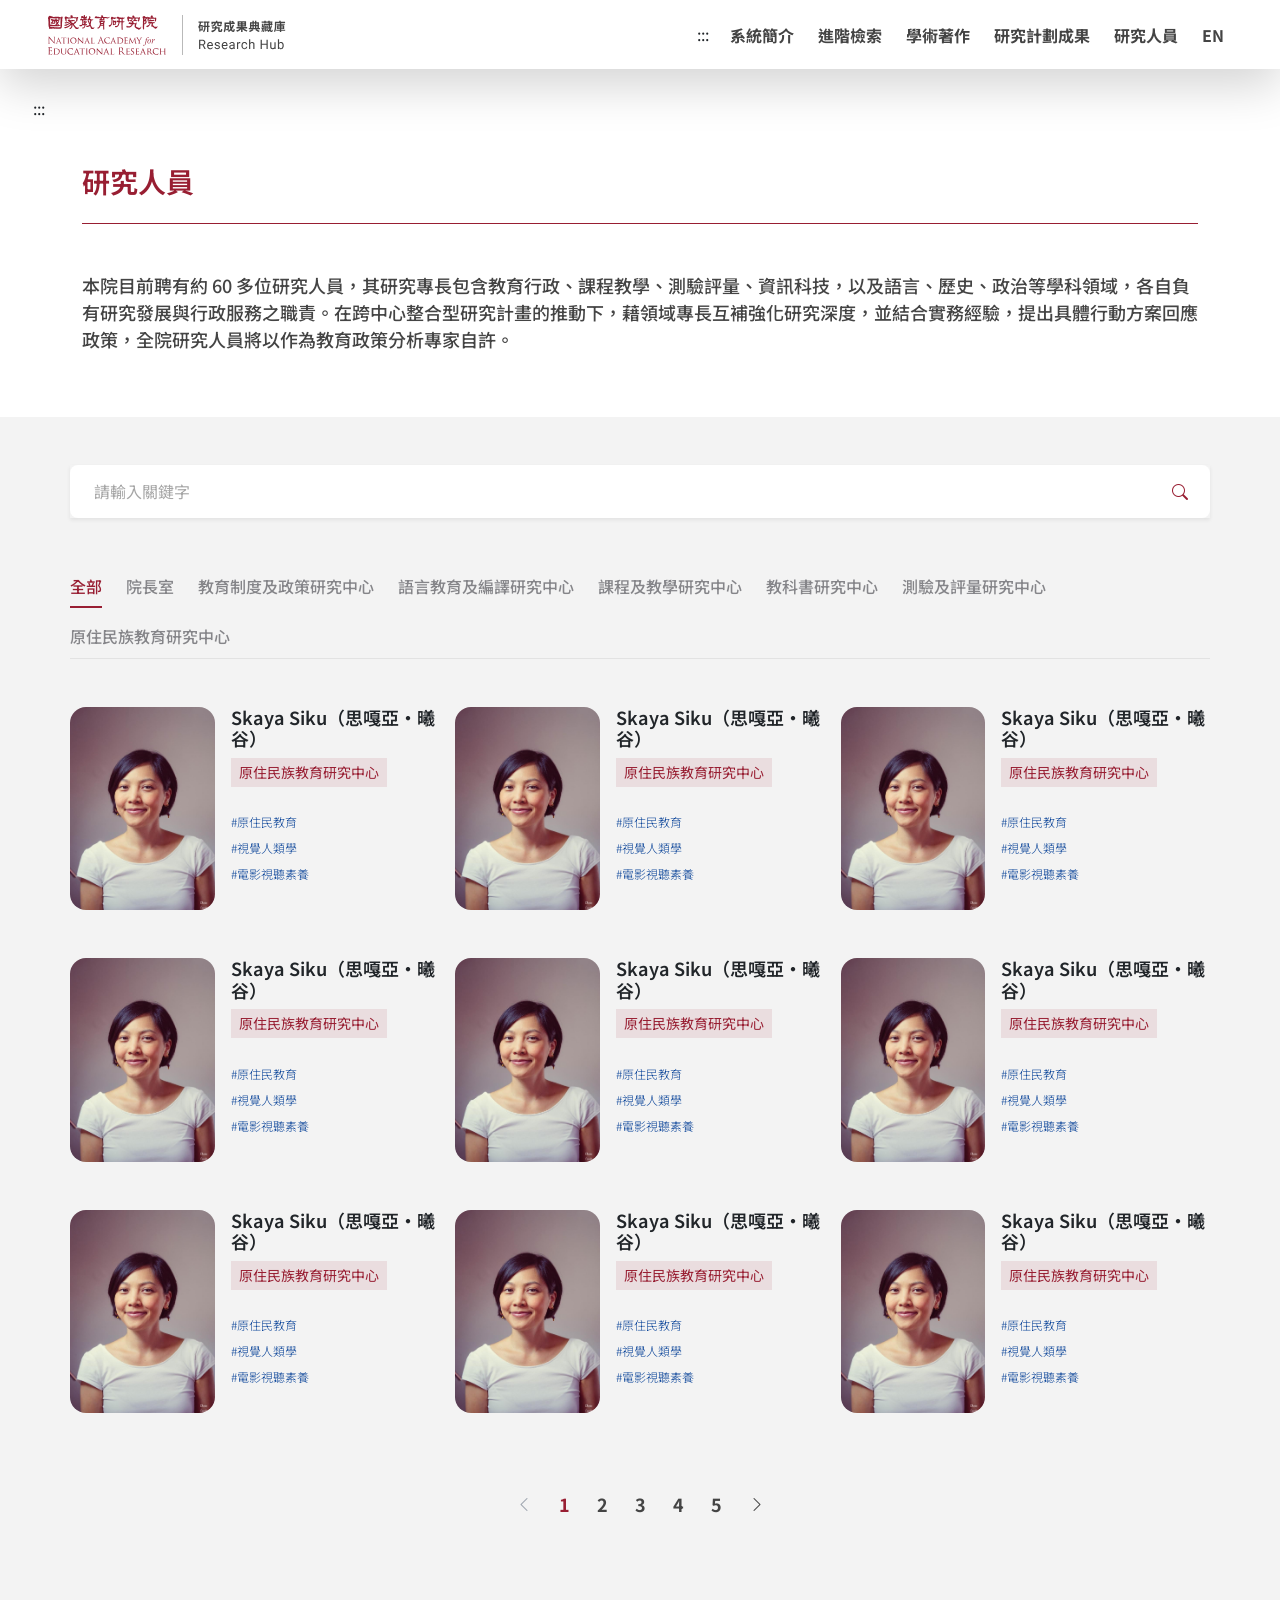
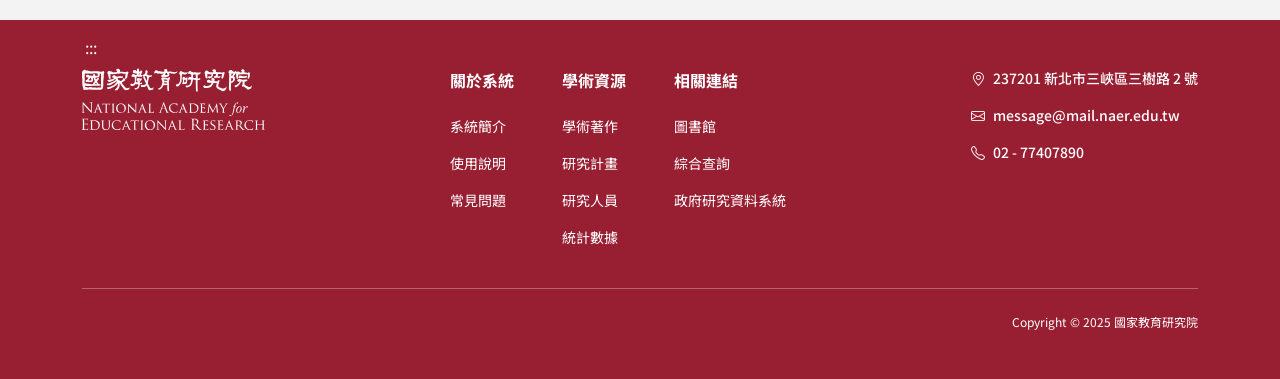
==== commit 61da2a18: "0330" ====
--- a/01search.html
+++ b/01search.html
@@ -45,6 +45,7 @@
 		          <!-- /Logo -->
 		          <button class="navbar-toggler border-0" type="button" data-bs-toggle="offcanvas" data-bs-target="#navbarOffcanvas" aria-controls="navbarOffcanvas">
 		            <i class="h2 bi bi-list tw:leading-0"></i>
+		            <span class="visually-hidden">開啟選單</span>
 		          </button>
 		          <!-- offcanvas -->
 		          <div id="navbarOffcanvas" class="mainmenuBG bg-white bg-opacity-90 offcanvas offcanvas-start tw:group" tabindex="-1" aria-labelledby="offcanvasTitle">
@@ -97,7 +98,7 @@
 			      <a class="btn btn-link text-decoration-none text-body text-nowrap position-absolute" href="#C" id="AC" name="C" title="中央內容區塊" accesskey="C" style="left:20px; top:20px;">:::</a>
 			    </div>
 			    <!-- /accesskey -->
-			    <div class="container-lg p-3 my-5 pt-5">
+			    <div class="container-lg py-3 my-5 pt-5">
 			      <h2 class="text-primary fw-semibold border-bottom border-primary pb-4 mb-5 tw:text-[calc(28rem/16)]!">研究人員</h2>
 			      <p class="fw-medium tw:text-[calc(18rem/16)]!">本院目前聘有約 60 多位研究人員，其研究專長包含教育行政、課程教學、測驗評量、資訊科技，以及語言、歷史、政治等學科領域，各自負有研究發展與行政服務之職責。在跨中心整合型研究計畫的推動下，藉領域專長互補強化研究深度，並結合實務經驗，提出具體行動方案回應政策，全院研究人員將以作為教育政策分析專家自許。</p>
 			    </div>
--- a/css/main.min.css
+++ b/css/main.min.css
@@ -1 +1 @@
-@font-face{font-family:"Noto Sans TC";font-style:normal;font-weight:100 900;font-display:swap;src:url(../fonts/notosanstc/-nF7OG829Oofr2wohFbTp9iFOkMQAewlpbGXhhyYs0QF3kPVyLylzU95vTq1Ltj5xQez1g.0.woff2) format("woff2");unicode-range:U+1f921-1f930,U+1f932-1f935,U+1f937-1f939,U+1f940-1f944,U+1f947-1f94a,U+1f950-1f95f,U+1f962-1f967,U+1f969-1f96a,U+1f980-1f981,U+1f984-1f98d,U+1f990-1f992,U+1f994-1f996,U+1f9c0,U+1f9d0,U+1f9d2,U+1f9d4,U+1f9d6,U+1f9d8,U+1f9da,U+1f9dc-1f9dd,U+1f9df-1f9e2,U+1f9e5-1f9e6,U+20024,U+20487,U+20779,U+20c41,U+20c78,U+20d71,U+20e98,U+20ef9,U+2107b,U+210c1,U+22c51,U+233b4,U+24a12,U+2512b,U+2546e,U+25683,U+267cc,U+269f2,U+27657,U+282e2,U+2898d,U+29d5a,U+f0001-f0005,U+f0019,U+f009b,U+f0101-f0104,U+f012b,U+f01ba,U+f01d6,U+f0209,U+f0217,U+f0223-f0224,U+fc355,U+fe327,U+fe517,U+feb97,U+fffb4}@font-face{font-family:"Noto Sans TC";font-style:normal;font-weight:100 900;font-display:swap;src:url(../fonts/notosanstc/-nF7OG829Oofr2wohFbTp9iFOkMQAewlpbGXhhyYs0QF3kPVyLylzU95vTq1Ltj5xQez1g.6.woff2) format("woff2");unicode-range:U+ff78-ff7e,U+ff80-ff86,U+ff89-ff94,U+ff97-ff9e,U+ffb9,U+ffe0-ffe3,U+ffe9,U+ffeb,U+ffed,U+fffc,U+1d7c7,U+1f004,U+1f0cf,U+1f141-1f142,U+1f150,U+1f154,U+1f158,U+1f15b,U+1f15d-1f15e,U+1f162-1f163,U+1f170-1f171,U+1f174,U+1f177-1f178,U+1f17d-1f17f,U+1f192-1f195,U+1f197-1f19a,U+1f1e6-1f1f5,U+1f1f7-1f1ff,U+1f21a,U+1f22f,U+1f232-1f237,U+1f239-1f23a,U+1f250-1f251,U+1f300,U+1f302-1f319}@font-face{font-family:"Noto Sans TC";font-style:normal;font-weight:100 900;font-display:swap;src:url(../fonts/notosanstc/-nF7OG829Oofr2wohFbTp9iFOkMQAewlpbGXhhyYs0QF3kPVyLylzU95vTq1Ltj5xQez1g.7.woff2) format("woff2");unicode-range:U+fa0a,U+fa0c,U+fa11,U+fa17,U+fa19,U+fa1b,U+fa1d,U+fa26,U+fa2c,U+fb01,U+fdfc,U+fe0e,U+fe33-fe36,U+fe38-fe44,U+fe49-fe51,U+fe54,U+fe56-fe57,U+fe59-fe5c,U+fe5f-fe6a,U+fe8e,U+fe92-fe93,U+feae,U+fecb-fecc,U+fee0,U+feec,U+fef3,U+ff04,U+ff07,U+ff26-ff2c,U+ff31-ff32,U+ff35-ff37,U+ff39-ff3a,U+ff3c,U+ff3e-ff5b,U+ff5d,U+ff61-ff65,U+ff67-ff68,U+ff6a,U+ff6c-ff77}@font-face{font-family:"Noto Sans TC";font-style:normal;font-weight:100 900;font-display:swap;src:url(../fonts/notosanstc/-nF7OG829Oofr2wohFbTp9iFOkMQAewlpbGXhhyYs0QF3kPVyLylzU95vTq1Ltj5xQez1g.8.woff2) format("woff2");unicode-range:U+f78a-f78c,U+f78e,U+f792-f796,U+f798,U+f79c,U+f7f5,U+f812,U+f815,U+f876,U+f8f5,U+f8f8,U+f8ff,U+f901-f902,U+f904,U+f906,U+f909-f90a,U+f90f,U+f914,U+f918-f919,U+f91b,U+f91d,U+f91f,U+f923,U+f925,U+f92d-f92f,U+f934,U+f937-f938,U+f93d,U+f93f,U+f941,U+f949,U+f94c,U+f94e-f94f,U+f95a,U+f95d-f95e,U+f961-f963,U+f965-f970,U+f974,U+f976-f97a,U+f97c,U+f97e-f97f,U+f981,U+f983,U+f988,U+f98a,U+f98c,U+f98e,U+f996-f997,U+f999-f99a,U+f99c,U+f99f-f9a0,U+f9a3,U+f9a8,U+f9ad,U+f9b2-f9b6,U+f9b9-f9ba,U+f9bd-f9be,U+f9c1,U+f9c4,U+f9c7,U+f9ca,U+f9cd,U+f9d0-f9d1,U+f9d3-f9d4,U+f9d7-f9d8,U+f9dc-f9dd,U+f9df-f9e1,U+f9e4,U+f9e8-f9ea,U+f9f4,U+f9f6-f9f7,U+f9f9-f9fa,U+f9fc-fa01,U+fa03-fa04,U+fa06,U+fa08-fa09}@font-face{font-family:"Noto Sans TC";font-style:normal;font-weight:100 900;font-display:swap;src:url(../fonts/notosanstc/-nF7OG829Oofr2wohFbTp9iFOkMQAewlpbGXhhyYs0QF3kPVyLylzU95vTq1Ltj5xQez1g.19.woff2) format("woff2");unicode-range:U+9ee5,U+9ee7,U+9eee,U+9ef3-9ef4,U+9ef6-9ef7,U+9ef9,U+9efb-9efd,U+9eff,U+9f07-9f09,U+9f10,U+9f14-9f15,U+9f19,U+9f22,U+9f29,U+9f2c,U+9f2f,U+9f31,U+9f34,U+9f37,U+9f39,U+9f3d-9f3e,U+9f41,U+9f4c-9f50,U+9f54,U+9f57,U+9f59,U+9f5c,U+9f5f-9f60,U+9f62-9f63,U+9f66-9f67,U+9f6a,U+9f6c,U+9f72,U+9f76-9f77,U+9f7f,U+9f84-9f85,U+9f88,U+9f8e,U+9f91,U+9f94-9f96,U+9f98,U+9f9a-9f9b,U+9f9f-9fa0,U+9fa2,U+9fa4,U+9ff0-9fff,U+a1f4,U+a4b0-a4b1,U+a4b3,U+a9c1-a9c2,U+aa31,U+ab34,U+ac00-ac01,U+ac04,U+ac08,U+ac10-ac11,U+ac13-ac16,U+ac19,U+ac1c-ac1d,U+ac24,U+ac70-ac71,U+ac74,U+ac77-ac78,U+ac80-ac81,U+ac83,U+ac8c,U+ac90,U+aca0,U+aca8-aca9,U+acac,U+acb0,U+acb8-acb9,U+acbc-acbd,U+acc1,U+acc4,U+ace0-ace1,U+ace4,U+ace8,U+acf0-acf1,U+acf3,U+acf5,U+acfc}@font-face{font-family:"Noto Sans TC";font-style:normal;font-weight:100 900;font-display:swap;src:url(../fonts/notosanstc/-nF7OG829Oofr2wohFbTp9iFOkMQAewlpbGXhhyYs0QF3kPVyLylzU95vTq1Ltj5xQez1g.20.woff2) format("woff2");unicode-range:U+9d77,U+9d7a,U+9d7e,U+9d87,U+9d89,U+9d8f,U+9d91-9d93,U+9d96,U+9d98,U+9d9a,U+9da1-9da2,U+9da5,U+9da9,U+9dab-9dac,U+9db1-9db2,U+9db5,U+9db9-9dbc,U+9dbf-9dc2,U+9dc4,U+9dc7-9dc9,U+9dd3,U+9dd6,U+9dd9-9dda,U+9dde-9ddf,U+9de2,U+9de5-9de6,U+9de8,U+9def-9df0,U+9df2-9df4,U+9df8,U+9dfa,U+9dfd,U+9dff,U+9e02,U+9e07,U+9e0a,U+9e11,U+9e15,U+9e18,U+9e1a-9e1b,U+9e1d-9e1e,U+9e20-9e23,U+9e25-9e26,U+9e2d,U+9e2f,U+9e33,U+9e35,U+9e3d-9e3f,U+9e42-9e43,U+9e45,U+9e48-9e4a,U+9e4c,U+9e4f,U+9e51,U+9e55,U+9e64,U+9e66,U+9e6b,U+9e6d-9e6e,U+9e70,U+9e73,U+9e75,U+9e78,U+9e80-9e83,U+9e87-9e88,U+9e8b-9e8c,U+9e90-9e91,U+9e93,U+9e96,U+9e9d,U+9ea1,U+9ea4,U+9ea6,U+9ea9-9eab,U+9ead,U+9eaf,U+9eb4,U+9eb7-9eba,U+9ebe-9ebf,U+9ecc-9ecd,U+9ed0,U+9ed2,U+9ed4,U+9ed9-9eda,U+9edc-9edd,U+9edf-9ee0,U+9ee2}@font-face{font-family:"Noto Sans TC";font-style:normal;font-weight:100 900;font-display:swap;src:url(../fonts/notosanstc/-nF7OG829Oofr2wohFbTp9iFOkMQAewlpbGXhhyYs0QF3kPVyLylzU95vTq1Ltj5xQez1g.21.woff2) format("woff2");unicode-range:U+9bf0-9bf1,U+9bf5,U+9bf7,U+9bf9,U+9bfd,U+9bff,U+9c02,U+9c06,U+9c08-9c0a,U+9c0d,U+9c10,U+9c12-9c13,U+9c15,U+9c1c,U+9c1f,U+9c21,U+9c23-9c25,U+9c28-9c29,U+9c2d-9c2e,U+9c31-9c33,U+9c35-9c37,U+9c39-9c3b,U+9c3d-9c3e,U+9c40,U+9c42,U+9c45-9c49,U+9c52,U+9c54,U+9c56,U+9c58-9c5a,U+9c5d,U+9c5f-9c60,U+9c63,U+9c67-9c68,U+9c72,U+9c75,U+9c78,U+9c7a-9c7c,U+9c7f-9c81,U+9c87-9c88,U+9c8d,U+9c91,U+9c94,U+9c97,U+9c9b,U+9ca4,U+9ca8,U+9cab,U+9cad,U+9cb1-9cb3,U+9cb6-9cb8,U+9cc4-9cc5,U+9ccc-9ccd,U+9cd5-9cd7,U+9cdd-9cdf,U+9ce7,U+9ce9,U+9cee-9cf0,U+9cf2,U+9cfc-9cfe,U+9d03,U+9d06-9d08,U+9d0e,U+9d10,U+9d12,U+9d15,U+9d17,U+9d1d-9d1f,U+9d23,U+9d2b,U+9d2f-9d30,U+9d34,U+9d37,U+9d3d,U+9d42,U+9d50,U+9d52-9d53,U+9d59,U+9d5c,U+9d5e-9d61,U+9d6a,U+9d6f-9d70}@font-face{font-family:"Noto Sans TC";font-style:normal;font-weight:100 900;font-display:swap;src:url(../fonts/notosanstc/-nF7OG829Oofr2wohFbTp9iFOkMQAewlpbGXhhyYs0QF3kPVyLylzU95vTq1Ltj5xQez1g.22.woff2) format("woff2");unicode-range:U+9a87,U+9a8a-9a8b,U+9a8f-9a91,U+9a97,U+9a9a,U+9a9e,U+9aa0-9aa1,U+9aa4-9aa5,U+9aaf-9ab1,U+9ab6-9ab7,U+9ab9-9aba,U+9abe,U+9ac0-9ac5,U+9ac8,U+9acb-9acc,U+9ace-9acf,U+9ad1,U+9ad5-9ad7,U+9ad9,U+9adf,U+9ae1,U+9ae3,U+9aea-9aeb,U+9aed,U+9aef,U+9af2,U+9af4,U+9af9,U+9afb,U+9afd,U+9b03-9b04,U+9b08,U+9b13,U+9b18,U+9b1f,U+9b22-9b23,U+9b28-9b2a,U+9b2c-9b30,U+9b32,U+9b3b,U+9b43,U+9b46-9b49,U+9b4b-9b4e,U+9b51,U+9b55,U+9b58,U+9b5b,U+9b5e-9b60,U+9b63,U+9b68-9b69,U+9b74,U+9b7d,U+9b80-9b81,U+9b83-9b84,U+9b87-9b88,U+9b8a-9b8b,U+9b8d-9b8e,U+9b90,U+9b92-9b95,U+9b97,U+9b9f-9ba0,U+9ba2-9ba3,U+9ba8,U+9bab,U+9bb0,U+9bb8,U+9bc0-9bc1,U+9bc3,U+9bc6-9bc8,U+9bd3-9bd7,U+9bd9,U+9bdb,U+9bdd,U+9be1-9be2,U+9be4-9be5,U+9be7,U+9bea,U+9bed-9bee}@font-face{font-family:"Noto Sans TC";font-style:normal;font-weight:100 900;font-display:swap;src:url(../fonts/notosanstc/-nF7OG829Oofr2wohFbTp9iFOkMQAewlpbGXhhyYs0QF3kPVyLylzU95vTq1Ltj5xQez1g.23.woff2) format("woff2");unicode-range:U+993c-9940,U+9943-9944,U+9948-994a,U+994c-994e,U+9951,U+9954,U+995c,U+995e-995f,U+9961-9962,U+9965,U+9968,U+996a,U+996d-9972,U+9975-9976,U+997a,U+997c,U+997f-9980,U+9984-9985,U+9988,U+998b,U+998d,U+998f,U+9992,U+9994-9995,U+9997-9998,U+999c,U+999e,U+99a0-99a1,U+99ab,U+99af,U+99b1,U+99b4,U+99b9,U+99c4-99c6,U+99cf,U+99d1-99d2,U+99d4,U+99d6,U+99d8-99d9,U+99df,U+99e1-99e2,U+99e9,U+99ee,U+99f0,U+99f8,U+99fb,U+9a01-9a05,U+9a0c,U+9a0f-9a13,U+9a16,U+9a1b-9a1c,U+9a20,U+9a24,U+9a28,U+9a2b,U+9a2d-9a2e,U+9a34-9a36,U+9a38,U+9a3e,U+9a40-9a44,U+9a4a,U+9a4c-9a4e,U+9a52,U+9a56,U+9a62-9a65,U+9a69-9a6b,U+9a6d,U+9a6f-9a71,U+9a73-9a74,U+9a76,U+9a78-9a79,U+9a7b-9a7c,U+9a7e-9a7f,U+9a81-9a82,U+9a84-9a86}@font-face{font-family:"Noto Sans TC";font-style:normal;font-weight:100 900;font-display:swap;src:url(../fonts/notosanstc/-nF7OG829Oofr2wohFbTp9iFOkMQAewlpbGXhhyYs0QF3kPVyLylzU95vTq1Ltj5xQez1g.24.woff2) format("woff2");unicode-range:U+97f5,U+97f9-97fa,U+97fe,U+9804,U+9807,U+980a,U+980e-980f,U+9814,U+9816,U+981a,U+981c,U+981e,U+9820-9821,U+9823,U+9826,U+9828,U+982a-982c,U+9832,U+9834-9835,U+9837,U+9839,U+983c-983d,U+9845,U+9848-9849,U+984e,U+9852-9857,U+9859-985a,U+9862-9863,U+9865,U+9870-9871,U+9873-9874,U+9877,U+987a-987f,U+9881-9882,U+9885,U+9887-988a,U+988c-988d,U+9890,U+9893,U+9896-9897,U+989a,U+989c-989e,U+98a0,U+98a4,U+98a6-98a7,U+98a9,U+98ae-98af,U+98b2-98b3,U+98b6-98b8,U+98ba-98bd,U+98bf,U+98c7-98c8,U+98ca,U+98d2-98d3,U+98d8-98da,U+98dc,U+98de,U+98e0-98e1,U+98e3,U+98e5,U+98e7-98e9,U+98eb-98ee,U+98f1,U+98f4,U+9901,U+9908-9909,U+990c,U+9911-9912,U+9914,U+9916-9917,U+991b-991c,U+991e,U+9920,U+9927,U+992b-992c,U+992e,U+9931-9933,U+9938,U+993a}@font-face{font-family:"Noto Sans TC";font-style:normal;font-weight:100 900;font-display:swap;src:url(../fonts/notosanstc/-nF7OG829Oofr2wohFbTp9iFOkMQAewlpbGXhhyYs0QF3kPVyLylzU95vTq1Ltj5xQez1g.25.woff2) format("woff2");unicode-range:U+9672,U+9674,U+967a,U+9682-9685,U+9688-9689,U+968b,U+968d,U+9695,U+9697-9698,U+969e,U+96a0-96a4,U+96a9,U+96ac,U+96ae,U+96b0,U+96b2-96b4,U+96b6-96b7,U+96b9,U+96bc-96be,U+96c3,U+96c9-96cb,U+96ce-96cf,U+96d1-96d2,U+96d8,U+96dd,U+96e9,U+96eb,U+96f0-96f1,U+96f3-96f4,U+96f9,U+96fe-96ff,U+9701-9702,U+9705,U+9708,U+970a,U+970e-9711,U+9719,U+971d,U+971f-9720,U+9728,U+972a,U+972d,U+9730,U+9733,U+973a,U+973d,U+9744,U+9746-9747,U+9749,U+9750-9751,U+9753,U+9758-9759,U+975b,U+975d,U+9763,U+9765-9766,U+9768,U+976c-976d,U+9771,U+9773,U+9776,U+977a,U+977c,U+9780,U+9784-9786,U+9788,U+978e-978f,U+9798,U+979d-979e,U+97a3,U+97a5-97a6,U+97a8,U+97ab-97ac,U+97ae,U+97b6-97b7,U+97b9,U+97bf,U+97c1,U+97c3,U+97c6,U+97c9,U+97cd,U+97d6,U+97d8-97d9,U+97dc-97de,U+97e1,U+97e6-97e7,U+97ec-97ee,U+97f0-97f1}@font-face{font-family:"Noto Sans TC";font-style:normal;font-weight:100 900;font-display:swap;src:url(../fonts/notosanstc/-nF7OG829Oofr2wohFbTp9iFOkMQAewlpbGXhhyYs0QF3kPVyLylzU95vTq1Ltj5xQez1g.26.woff2) format("woff2");unicode-range:U+9530,U+9535,U+953a-953b,U+9540-9542,U+9547,U+9549-954a,U+954d,U+9550-9551,U+9554-9556,U+955c,U+956c-956d,U+956f-9570,U+9573,U+9576,U+9578,U+9582,U+9586,U+9588,U+958e-958f,U+9599,U+959c,U+959e-959f,U+95a1-95a2,U+95a4,U+95a6-95a7,U+95aa-95ae,U+95b0,U+95b2,U+95b6,U+95b9-95bf,U+95c2-95c4,U+95c7-95c9,U+95cb-95cd,U+95d0,U+95d3-95d5,U+95d7-95d8,U+95da,U+95de,U+95e0-95e1,U+95e4-95e5,U+95ea-95eb,U+95ef-95f0,U+95f2-95f3,U+95f5,U+95f7-95fa,U+95fd,U+9600-9602,U+9607-9609,U+960e,U+9610-9611,U+9614,U+9616,U+9619-961a,U+961c-961d,U+961f,U+9621,U+9624,U+9628,U+962f,U+9633-9636,U+963c,U+9641-9643,U+9645,U+9647-9648,U+964e-964f,U+9651,U+9653-9655,U+9658,U+965b-965f,U+9661,U+9665,U+9668-9669,U+966c}@font-face{font-family:"Noto Sans TC";font-style:normal;font-weight:100 900;font-display:swap;src:url(../fonts/notosanstc/-nF7OG829Oofr2wohFbTp9iFOkMQAewlpbGXhhyYs0QF3kPVyLylzU95vTq1Ltj5xQez1g.27.woff2) format("woff2");unicode-range:U+941a,U+941c,U+941e,U+9420-9425,U+9427-942b,U+942e,U+9432-9433,U+9436,U+9438,U+943a,U+943d,U+943f-9440,U+9445,U+944a,U+944c,U+9454-9455,U+945a-945b,U+945e,U+9460,U+9462-9463,U+9468,U+946a,U+946d,U+946f,U+9471,U+9474-9477,U+9479,U+947e-9481,U+9488-948a,U+948e,U+9492-9493,U+9497,U+9499,U+949b-94a3,U+94a5-94a9,U+94ac,U+94ae-94b1,U+94b3-94b5,U+94bb-94bc,U+94be-94c3,U+94c5-94c6,U+94c9,U+94ce-94d0,U+94db-94dd,U+94e0,U+94e2-94e3,U+94e8,U+94ec-94ee,U+94f0,U+94f2,U+94f5-94f6,U+94f8,U+94fa,U+94ff-9502,U+9504-9506,U+9508,U+950b-950c,U+950f-9510,U+9519-951b,U+951d,U+951f,U+9521-9526,U+952d-952f}@font-face{font-family:"Noto Sans TC";font-style:normal;font-weight:100 900;font-display:swap;src:url(../fonts/notosanstc/-nF7OG829Oofr2wohFbTp9iFOkMQAewlpbGXhhyYs0QF3kPVyLylzU95vTq1Ltj5xQez1g.28.woff2) format("woff2");unicode-range:U+930b,U+930f,U+9312,U+9315,U+9319-931b,U+931d-931f,U+9321,U+9323-9325,U+9327-932a,U+932c-932e,U+9331-9333,U+9335,U+9338,U+933c,U+9340-9341,U+9345-9349,U+934f-9352,U+9354,U+9356-935a,U+935c-9360,U+9363-9367,U+9369-936a,U+936c,U+936e,U+9370-9371,U+9373,U+9376,U+9379-937a,U+937c,U+9385,U+9387,U+938c,U+938f,U+9394,U+9397-9398,U+939a-939b,U+939d-939e,U+93a1-93a3,U+93a6-93a7,U+93a9-93aa,U+93ac-93ad,U+93af-93b0,U+93b3-93bb,U+93bd-93be,U+93c0-93c4,U+93c7,U+93ca-93cd,U+93d0-93d1,U+93d6-93d8,U+93dc-93de,U+93e0,U+93e4,U+93e8,U+93ee,U+93f0,U+93f5,U+93f7-93f9,U+93fb,U+9403,U+9407,U+940f-9410,U+9413-9414,U+9417,U+9419}@font-face{font-family:"Noto Sans TC";font-style:normal;font-weight:100 900;font-display:swap;src:url(../fonts/notosanstc/-nF7OG829Oofr2wohFbTp9iFOkMQAewlpbGXhhyYs0QF3kPVyLylzU95vTq1Ltj5xQez1g.29.woff2) format("woff2");unicode-range:U+9208-920a,U+920d-920e,U+9210-9211,U+9217,U+9219,U+921c,U+9221,U+9224-9225,U+9227,U+922a,U+922d-922e,U+9230-9231,U+9233,U+9235-9239,U+923b,U+923d-9241,U+9244,U+9246,U+9248-9249,U+924b-9251,U+9253,U+925a,U+925d-925e,U+9262,U+9265-9267,U+926b-926d,U+926f,U+9271-9272,U+9274,U+9276,U+9278,U+927a-927c,U+927e-927f,U+9282-9283,U+9286,U+9288,U+928a,U+928d-928e,U+9291,U+9295-9296,U+9299-929b,U+929d,U+92a0-92ae,U+92b2,U+92b5-92b6,U+92bb-92bc,U+92c2-92c3,U+92c6-92cd,U+92cf-92d1,U+92d5,U+92d7,U+92d9,U+92dd,U+92df,U+92e4-92e6,U+92e8-92e9,U+92ed-92ef,U+92f1-92f3,U+92f6,U+92f9,U+92fb,U+9300-9302,U+9306}@font-face{font-family:"Noto Sans TC";font-style:normal;font-weight:100 900;font-display:swap;src:url(../fonts/notosanstc/-nF7OG829Oofr2wohFbTp9iFOkMQAewlpbGXhhyYs0QF3kPVyLylzU95vTq1Ltj5xQez1g.30.woff2) format("woff2");unicode-range:U+90e2-90e4,U+90ea-90eb,U+90ef,U+90f4,U+90f7-90f8,U+90fc,U+90fe-9100,U+9102,U+9104,U+9106,U+9112,U+9114-911a,U+911c,U+911e,U+9120,U+9122-9123,U+9129,U+912b,U+912f,U+9131-9132,U+9134,U+9136,U+9139-913a,U+9143,U+9146,U+9148-914a,U+914e-9150,U+9154,U+9156-9157,U+9159-915a,U+915d-915e,U+9161-9164,U+916b,U+916e,U+9170-9172,U+9174,U+9176,U+9179-917a,U+917f,U+9181-9182,U+9184-9186,U+918c-918e,U+9190-9191,U+9196,U+919a-919b,U+919e,U+91a1-91a4,U+91a7,U+91aa,U+91ae-91b2,U+91b4-91b5,U+91b8,U+91bd-91be,U+91c1,U+91c3,U+91c5-91c6,U+91c8-91ca,U+91d2-91d5,U+91d7,U+91d9,U+91e1,U+91e4,U+91e6-91e9,U+91ec-91ed,U+91f0-91f1,U+91f5-91fa,U+91fd,U+91ff-9201,U+9203-9207}@font-face{font-family:"Noto Sans TC";font-style:normal;font-weight:100 900;font-display:swap;src:url(../fonts/notosanstc/-nF7OG829Oofr2wohFbTp9iFOkMQAewlpbGXhhyYs0QF3kPVyLylzU95vTq1Ltj5xQez1g.31.woff2) format("woff2");unicode-range:U+8f85-8f86,U+8f88-8f8a,U+8f8d,U+8f90,U+8f93,U+8f95-8f97,U+8f99,U+8f9e-8f9f,U+8fa2,U+8fa7,U+8fa9,U+8fab,U+8fae,U+8fb3,U+8fb5-8fb6,U+8fba-8fbd,U+8fbf,U+8fc1-8fc2,U+8fc6,U+8fc8,U+8fcc-8fcd,U+8fd2-8fd3,U+8fd5,U+8fdc-8fdd,U+8fdf,U+8fe2-8fe5,U+8fe8-8fe9,U+8fed-8fee,U+8ff3,U+8ff5,U+8ff8,U+8ffa-8ffc,U+8ffe,U+9002,U+9004,U+9008,U+900a-900b,U+9011-9013,U+9016,U+901e,U+9021,U+9024,U+902d,U+902f-9030,U+9034-9036,U+9039-903b,U+9041,U+9044-9045,U+904f-9052,U+9057-9058,U+905b,U+905d,U+9061-9062,U+9065,U+9068,U+906f,U+9074,U+9079,U+907d,U+9083,U+9085,U+9087-9089,U+908b,U+9090,U+9093,U+9095,U+9097,U+9099,U+909b,U+909d-909e,U+90a0-90a2,U+90ac,U+90af-90b0,U+90b2-90b4,U+90b6,U+90b9,U+90bb,U+90bd-90be,U+90c3-90c5,U+90c7,U+90d1,U+90d4-90d5,U+90d7,U+90db-90df}@font-face{font-family:"Noto Sans TC";font-style:normal;font-weight:100 900;font-display:swap;src:url(../fonts/notosanstc/-nF7OG829Oofr2wohFbTp9iFOkMQAewlpbGXhhyYs0QF3kPVyLylzU95vTq1Ltj5xQez1g.32.woff2) format("woff2");unicode-range:U+8e30-8e31,U+8e35,U+8e39,U+8e3c-8e3d,U+8e40-8e42,U+8e47,U+8e49-8e4e,U+8e50,U+8e53-8e55,U+8e59-8e5b,U+8e60,U+8e62-8e63,U+8e67,U+8e69,U+8e6c-8e6d,U+8e6f,U+8e74,U+8e76,U+8e7a-8e7c,U+8e82,U+8e84-8e85,U+8e87,U+8e89-8e8b,U+8e8f-8e95,U+8e99-8e9a,U+8e9d-8e9e,U+8ea1,U+8ea3,U+8ea5-8ea6,U+8eaa,U+8eac-8ead,U+8eaf-8eb1,U+8eb9,U+8ebc,U+8ebe,U+8ec6,U+8ecb,U+8ecf,U+8ed1,U+8ed4,U+8ed7,U+8eda-8edb,U+8ee2,U+8ee8,U+8eeb,U+8ef2,U+8ef9-8efe,U+8f05,U+8f07-8f08,U+8f0a-8f0c,U+8f12-8f13,U+8f17,U+8f19-8f1a,U+8f1c,U+8f1e-8f1f,U+8f25-8f26,U+8f2d,U+8f30,U+8f33,U+8f36,U+8f3e,U+8f40-8f42,U+8f45-8f47,U+8f4d,U+8f54-8f55,U+8f5d,U+8f61-8f62,U+8f64,U+8f67-8f69,U+8f6d-8f72,U+8f74,U+8f76,U+8f7b-8f7c,U+8f7f,U+8f83-8f84}@font-face{font-family:"Noto Sans TC";font-style:normal;font-weight:100 900;font-display:swap;src:url(../fonts/notosanstc/-nF7OG829Oofr2wohFbTp9iFOkMQAewlpbGXhhyYs0QF3kPVyLylzU95vTq1Ltj5xQez1g.33.woff2) format("woff2");unicode-range:U+8ce1,U+8ce8,U+8ceb,U+8cf0,U+8cf8,U+8cfb,U+8cfe,U+8d04,U+8d07,U+8d0b,U+8d0d,U+8d10,U+8d12-8d14,U+8d17,U+8d1b-8d1f,U+8d21-8d26,U+8d29-8d2c,U+8d2e-8d32,U+8d34-8d35,U+8d37-8d38,U+8d3a-8d3c,U+8d3e-8d3f,U+8d41-8d43,U+8d48,U+8d4b-8d4c,U+8d4e-8d50,U+8d54,U+8d56,U+8d58,U+8d5a-8d5b,U+8d5f-8d60,U+8d62-8d63,U+8d66-8d69,U+8d6c-8d6e,U+8d73,U+8d75-8d76,U+8d7b,U+8d7d,U+8d84,U+8d8b,U+8d90-8d91,U+8d94,U+8d96,U+8d9c,U+8dab,U+8daf,U+8db2,U+8db5,U+8db7,U+8dba,U+8dbc,U+8dbf,U+8dc2-8dc3,U+8dc6,U+8dcb,U+8dce-8dd0,U+8dd6-8dd7,U+8dda-8ddb,U+8de3-8de4,U+8de9,U+8deb-8dec,U+8df1,U+8df5-8df7,U+8dfa-8dfd,U+8e05,U+8e08-8e0a,U+8e0e,U+8e14,U+8e16,U+8e18,U+8e1d-8e21,U+8e23,U+8e26-8e28,U+8e2a-8e2b,U+8e2d-8e2e}@font-face{font-family:"Noto Sans TC";font-style:normal;font-weight:100 900;font-display:swap;src:url(../fonts/notosanstc/-nF7OG829Oofr2wohFbTp9iFOkMQAewlpbGXhhyYs0QF3kPVyLylzU95vTq1Ltj5xQez1g.34.woff2) format("woff2");unicode-range:U+8b9c,U+8b9e-8b9f,U+8ba3,U+8ba5,U+8ba7,U+8baa,U+8bad,U+8bb2-8bb4,U+8bb6-8bb9,U+8bbc-8bbd,U+8bbf-8bc0,U+8bc3,U+8bc5,U+8bc8-8bcb,U+8bcf,U+8bd1,U+8bd7-8bdc,U+8bde-8be1,U+8be3,U+8be5,U+8be7,U+8be9,U+8beb-8bec,U+8bef,U+8bf1-8bf2,U+8bf5-8bf6,U+8bf8,U+8bfa,U+8bfd-8bfe,U+8c01-8c02,U+8c05,U+8c08,U+8c0a-8c11,U+8c13-8c15,U+8c18-8c1c,U+8c1f,U+8c23-8c29,U+8c2c-8c2d,U+8c31,U+8c34,U+8c36,U+8c39,U+8c3f,U+8c47,U+8c49-8c4c,U+8c4f,U+8c51,U+8c55,U+8c62,U+8c68,U+8c73,U+8c78,U+8c7a-8c7c,U+8c82,U+8c85,U+8c89-8c8a,U+8c8d-8c8e,U+8c90,U+8c94,U+8c98-8c99,U+8ca3-8ca4,U+8cad-8cb0,U+8cb2,U+8cb9-8cba,U+8cbd,U+8cc1-8cc2,U+8cc4-8cc5,U+8ccf-8cd2,U+8cd4-8cd5,U+8cd9-8cdb}@font-face{font-family:"Noto Sans TC";font-style:normal;font-weight:100 900;font-display:swap;src:url(../fonts/notosanstc/-nF7OG829Oofr2wohFbTp9iFOkMQAewlpbGXhhyYs0QF3kPVyLylzU95vTq1Ltj5xQez1g.35.woff2) format("woff2");unicode-range:U+8a1b,U+8a22,U+8a25,U+8a27,U+8a2b,U+8a33,U+8a36,U+8a38,U+8a3d-8a3e,U+8a41,U+8a45-8a46,U+8a48,U+8a4e,U+8a51-8a52,U+8a54,U+8a56-8a58,U+8a5b,U+8a5d,U+8a61,U+8a63,U+8a67,U+8a6a-8a6c,U+8a70,U+8a74-8a76,U+8a7a-8a7c,U+8a82,U+8a84-8a86,U+8a89,U+8a8f-8a92,U+8a94,U+8a9a,U+8aa1,U+8aa3,U+8aa5,U+8aa7-8aa8,U+8aad,U+8ab1,U+8ab6,U+8abe,U+8ac2,U+8ac4,U+8ac6,U+8ac9,U+8acc-8acf,U+8ad1,U+8adb,U+8add-8ae2,U+8ae4,U+8ae6,U+8aea-8aeb,U+8aed,U+8af1-8af6,U+8afa,U+8afc,U+8b01,U+8b04-8b05,U+8b07,U+8b0b-8b0d,U+8b0f-8b10,U+8b13-8b14,U+8b16,U+8b1a,U+8b1c,U+8b21-8b22,U+8b26,U+8b28,U+8b2b,U+8b2e,U+8b33,U+8b41,U+8b46,U+8b4c-8b4f,U+8b53-8b54,U+8b56,U+8b59,U+8b5e-8b60,U+8b64,U+8b6a-8b6d,U+8b72,U+8b7e,U+8b83,U+8b89,U+8b8c,U+8b8e,U+8b90,U+8b92,U+8b95-8b96,U+8b99}@font-face{font-family:"Noto Sans TC";font-style:normal;font-weight:100 900;font-display:swap;src:url(../fonts/notosanstc/-nF7OG829Oofr2wohFbTp9iFOkMQAewlpbGXhhyYs0QF3kPVyLylzU95vTq1Ltj5xQez1g.36.woff2) format("woff2");unicode-range:U+88b7-88b8,U+88bc-88be,U+88c0,U+88c4,U+88c6-88c7,U+88c9-88cc,U+88ce,U+88d2,U+88d6,U+88d8,U+88db,U+88df,U+88e4,U+88e8-88e9,U+88ec,U+88ef-88f1,U+88f3-88f5,U+88fc,U+88fe,U+8900,U+8902,U+8906,U+890a-890c,U+8912-8915,U+8918-891a,U+891f,U+8921,U+8923,U+8925,U+892a-892b,U+892d,U+8930,U+8933,U+8935-8936,U+8938,U+893d,U+8941-8943,U+8946-8947,U+8949,U+894c-894d,U+8956-8957,U+8959,U+895c,U+895e-8960,U+8964,U+8966,U+896c,U+8971,U+8974,U+897b,U+897e,U+8980,U+8982-8983,U+8987-8988,U+898a,U+898c,U+8991,U+8994-8995,U+8997-8998,U+899a,U+899c,U+89a1,U+89a4-89a7,U+89a9,U+89ac,U+89af,U+89b2-89b3,U+89b7,U+89bb,U+89bf,U+89c5,U+89c9-89ca,U+89d1,U+89d4-89d5,U+89da,U+89dc-89de,U+89e5-89e7,U+89ed,U+89f1,U+89f3-89f4,U+89f6,U+89ff,U+8a01,U+8a03,U+8a07,U+8a09,U+8a0c,U+8a0f-8a12,U+8a16}@font-face{font-family:"Noto Sans TC";font-style:normal;font-weight:100 900;font-display:swap;src:url(../fonts/notosanstc/-nF7OG829Oofr2wohFbTp9iFOkMQAewlpbGXhhyYs0QF3kPVyLylzU95vTq1Ltj5xQez1g.37.woff2) format("woff2");unicode-range:U+8763-8765,U+8768,U+876a,U+876c-8770,U+8772,U+8777,U+877a-877b,U+877d,U+8781,U+8784-8785,U+8788,U+878b,U+8793,U+8797-8798,U+879f,U+87a3,U+87a8,U+87ab-87ad,U+87af,U+87b3,U+87b5,U+87b9,U+87bb,U+87bd-87c0,U+87c4-87c8,U+87ca-87cc,U+87ce,U+87d2,U+87db-87dc,U+87e0-87e1,U+87e3,U+87e5,U+87e7,U+87ea-87eb,U+87ee-87ef,U+87f3-87f4,U+87f6-87f7,U+87fe,U+8802-8806,U+880a-880b,U+880e,U+8810-8811,U+8813,U+8815-8816,U+881b,U+8821,U+8823,U+8827,U+8831-8832,U+8835,U+8839-883a,U+883c,U+8844-8846,U+884a,U+884e,U+8852,U+8854-8856,U+8859-885a,U+885e,U+8862,U+8864-8865,U+8869-886a,U+886c-886e,U+8871-8872,U+8875,U+8879,U+887d-887f,U+8882,U+8884-8885,U+8888,U+8890,U+8892-8893,U+8897-8898,U+889a-889c,U+889e,U+88a2,U+88a4,U+88a8,U+88aa,U+88ad-88ae,U+88b1,U+88b4}@font-face{font-family:"Noto Sans TC";font-style:normal;font-weight:100 900;font-display:swap;src:url(../fonts/notosanstc/-nF7OG829Oofr2wohFbTp9iFOkMQAewlpbGXhhyYs0QF3kPVyLylzU95vTq1Ltj5xQez1g.38.woff2) format("woff2");unicode-range:U+8621-8622,U+8627,U+8629-862a,U+8634-8636,U+8638,U+863a,U+863c,U+8640,U+8642,U+8646,U+864c-864d,U+864f,U+8651-8654,U+8657,U+8659-865a,U+865c,U+8662,U+866b-866c,U+866f-8671,U+8673,U+8677,U+867a-867b,U+867d-867e,U+8680-8682,U+868b-868d,U+8693-8696,U+869a,U+869c-869d,U+86a1,U+86a3-86a4,U+86a7-86aa,U+86af-86b1,U+86b3-86b4,U+86b6,U+86b9-86ba,U+86c0-86c2,U+86c4,U+86c6,U+86c9-86ca,U+86cc-86ce,U+86d0,U+86d3-86d4,U+86de-86df,U+86e9,U+86ed-86f0,U+86f3,U+86f8-86fc,U+86fe,U+8703,U+8706-870a,U+870d-870e,U+8711-8712,U+8715,U+8717,U+8719-871a,U+871e,U+8721-8723,U+8725,U+8728-8729,U+872e,U+8731,U+8734,U+8737,U+873a,U+873e-8740,U+8742,U+8747,U+8749,U+874b-874c,U+874e-874f,U+8753,U+8757-8758,U+875d,U+875f,U+8761-8762}@font-face{font-family:"Noto Sans TC";font-style:normal;font-weight:100 900;font-display:swap;src:url(../fonts/notosanstc/-nF7OG829Oofr2wohFbTp9iFOkMQAewlpbGXhhyYs0QF3kPVyLylzU95vTq1Ltj5xQez1g.39.woff2) format("woff2");unicode-range:U+84c0,U+84c2,U+84c6-84c7,U+84ca,U+84cd-84d2,U+84d6,U+84dd,U+84df,U+84e2,U+84e6-84e8,U+84ea,U+84ef-84f0,U+84f3-84f4,U+84f7,U+84fa,U+84fc-84fd,U+84ff-8500,U+8506,U+850c,U+8511,U+8515,U+8517,U+851d-851f,U+8524,U+852b,U+852f,U+8532,U+8534-8535,U+8537-8538,U+853a,U+853c,U+853e,U+8541-8542,U+8545,U+8548,U+854b,U+854d-854e,U+8552-8553,U+8555-8558,U+855a,U+855e,U+8561-8565,U+8568,U+856a-856c,U+856f,U+8574,U+8577-857b,U+8580-8581,U+8585-8586,U+858a,U+858c,U+858f-8590,U+8594,U+8597-8599,U+859c,U+859f,U+85a1-85a2,U+85a4,U+85a8,U+85ab-85ac,U+85ae,U+85b3-85b4,U+85b7,U+85b9-85ba,U+85bd-85be,U+85c1-85c2,U+85cb,U+85ce,U+85d0,U+85d3,U+85d5,U+85dc,U+85e0,U+85e6,U+85e8,U+85ea,U+85ed,U+85f4,U+85f6-85f7,U+85f9-85fa,U+85ff,U+8602,U+8604-8605,U+8610,U+8616-8618,U+861a,U+861e}@font-face{font-family:"Noto Sans TC";font-style:normal;font-weight:100 900;font-display:swap;src:url(../fonts/notosanstc/-nF7OG829Oofr2wohFbTp9iFOkMQAewlpbGXhhyYs0QF3kPVyLylzU95vTq1Ltj5xQez1g.40.woff2) format("woff2");unicode-range:U+8380,U+8383,U+8385-8386,U+8392,U+8394-8395,U+8398-8399,U+839b-839c,U+83a0,U+83a2,U+83a4,U+83a7-83aa,U+83af-83b5,U+83b7,U+83b9-83ba,U+83bc-83c0,U+83c2,U+83c4-83c5,U+83c8-83c9,U+83cb,U+83ce-83cf,U+83d1,U+83d4-83d6,U+83d8,U+83dd,U+83df,U+83e1-83e2,U+83e5,U+83ea-83eb,U+83f0,U+83f3-83f4,U+83f9,U+83fb-83fe,U+8406-8407,U+840b,U+840f,U+8411,U+8413,U+8418,U+841b-841d,U+8420-8421,U+8423-8424,U+8426-8429,U+842b,U+842d-842e,U+8432-8433,U+8435,U+8437-8439,U+843b-843c,U+843e,U+8445-8447,U+844e,U+8451-8452,U+8456,U+8459-845a,U+845c,U+845f,U+8462,U+8466-8467,U+846d,U+846f-8471,U+8473-8474,U+8476-8478,U+847a,U+8484,U+848b,U+848d-848e,U+8493-8494,U+8497,U+849d,U+849f,U+84a1,U+84a8,U+84af,U+84b1,U+84b4,U+84b9-84bb,U+84bd-84bf}@font-face{font-family:"Noto Sans TC";font-style:normal;font-weight:100 900;font-display:swap;src:url(../fonts/notosanstc/-nF7OG829Oofr2wohFbTp9iFOkMQAewlpbGXhhyYs0QF3kPVyLylzU95vTq1Ltj5xQez1g.41.woff2) format("woff2");unicode-range:U+827d,U+827f,U+8283-8284,U+8288-828a,U+828d-8291,U+8293-8294,U+8298,U+829a-829c,U+829e-82a4,U+82a6-82ab,U+82ae,U+82b0,U+82b4,U+82b6,U+82ba-82bc,U+82be,U+82c1,U+82c4-82c5,U+82c7,U+82cb,U+82cd,U+82cf-82d0,U+82d2,U+82d5-82d6,U+82d9,U+82db-82dc,U+82de-82e1,U+82e3-82e4,U+82e7,U+82ea-82eb,U+82ef-82f0,U+82f3-82f4,U+82f6-82f7,U+82f9-82fc,U+82fe-8301,U+8306-8308,U+830b-830e,U+8316,U+8318,U+831a-831b,U+831d-831e,U+8327,U+832a,U+832c-832d,U+832f,U+8331,U+8333-8334,U+8337,U+833a-833c,U+833f-8340,U+8342,U+8344-8347,U+834b-834c,U+834f,U+8351,U+8356-8358,U+835a,U+835e-8361,U+8363-8364,U+8367-8368,U+836b,U+836f,U+8373,U+8375,U+8378,U+837a-837f}@font-face{font-family:"Noto Sans TC";font-style:normal;font-weight:100 900;font-display:swap;src:url(../fonts/notosanstc/-nF7OG829Oofr2wohFbTp9iFOkMQAewlpbGXhhyYs0QF3kPVyLylzU95vTq1Ltj5xQez1g.42.woff2) format("woff2");unicode-range:U+811b,U+811e,U+8121-8127,U+8129,U+812c,U+812f-8134,U+8137-8138,U+813a,U+813d,U+8144,U+8146,U+8148,U+814a,U+814c-814d,U+8151,U+8153,U+8156,U+8158,U+815a,U+8160,U+8167,U+8169,U+816d,U+816f,U+8171,U+8174,U+817b-817c,U+817e,U+8182,U+8188,U+818a,U+8194-8195,U+8198,U+819b,U+819e,U+81a3,U+81a6-81a7,U+81ab,U+81af-81b0,U+81b5-81b6,U+81b8,U+81ba-81bb,U+81be-81bf,U+81c3,U+81c6,U+81ca,U+81cc,U+81cf,U+81d1-81d3,U+81d6-81d7,U+81d9-81da,U+81dd-81de,U+81e0-81e2,U+81e7,U+81ec,U+81ef,U+81fc,U+81fe,U+8200-8202,U+8204-8206,U+820b,U+820e,U+8210,U+8215,U+8217-8218,U+821b,U+821d,U+8221-8222,U+8224,U+8228-8229,U+822b,U+822f-8234,U+8236-8238,U+823a,U+823e,U+8240,U+8244-8245,U+8249,U+824b,U+824e-824f,U+8257,U+825a,U+825f,U+8264,U+8268,U+826b,U+826e,U+8270,U+8273,U+8276,U+8278-8279}@font-face{font-family:"Noto Sans TC";font-style:normal;font-weight:100 900;font-display:swap;src:url(../fonts/notosanstc/-nF7OG829Oofr2wohFbTp9iFOkMQAewlpbGXhhyYs0QF3kPVyLylzU95vTq1Ltj5xQez1g.43.woff2) format("woff2");unicode-range:U+7fb8,U+7fbc,U+7fbf-7fc0,U+7fc3,U+7fcb-7fcc,U+7fce-7fcf,U+7fd1,U+7fd5,U+7fd8,U+7fdb,U+7fde-7fdf,U+7fe5-7fe6,U+7fe9,U+7feb-7fec,U+7fee,U+7ff2-7ff3,U+7ffa,U+7ffd-7ffe,U+8002,U+8004,U+8006,U+800b,U+800e,U+8011-8012,U+8014,U+8016,U+8018-8019,U+801c,U+8024,U+8026,U+8028,U+802c,U+8030,U+8035,U+8037-8039,U+803b,U+8042-8043,U+804b-804c,U+8052,U+8061,U+8068,U+806a,U+806e,U+8071,U+8073-8076,U+8079,U+807c,U+807e-807f,U+8083-8084,U+808f,U+8093,U+8095,U+8098,U+809c,U+809f-80a0,U+80a4,U+80a7,U+80ab,U+80ad-80ae,U+80b0-80b1,U+80b4-80b6,U+80b8,U+80bc-80c2,U+80c4,U+80c6-80c7,U+80cb,U+80cd,U+80cf,U+80d4,U+80d7,U+80d9,U+80db-80dd,U+80e0,U+80e3-80e5,U+80e7,U+80eb-80ed,U+80ef-80f1,U+80f3-80f4,U+80f6-80f7,U+80fc,U+80fe-80ff,U+8101,U+8107,U+8109,U+810f-8113,U+8115,U+8117-8118,U+811a}@font-face{font-family:"Noto Sans TC";font-style:normal;font-weight:100 900;font-display:swap;src:url(../fonts/notosanstc/-nF7OG829Oofr2wohFbTp9iFOkMQAewlpbGXhhyYs0QF3kPVyLylzU95vTq1Ltj5xQez1g.44.woff2) format("woff2");unicode-range:U+7eb3,U+7eb5-7eba,U+7ebd-7ebe,U+7ec0-7ec1,U+7ec3,U+7ec5,U+7ec7-7eca,U+7ecd-7ece,U+7ed1-7ed2,U+7ed4-7ed5,U+7ed7-7ed8,U+7eda-7edb,U+7edd-7ede,U+7ee2-7ee3,U+7ee5,U+7ee7,U+7ee9-7eeb,U+7eee-7ef0,U+7ef3,U+7ef5,U+7ef7-7ef8,U+7efd-7f01,U+7f03,U+7f05-7f09,U+7f0e,U+7f10,U+7f13-7f15,U+7f18-7f1a,U+7f1c-7f1d,U+7f20,U+7f24-7f25,U+7f28-7f2a,U+7f2d-7f2e,U+7f30,U+7f34,U+7f36-7f37,U+7f3d,U+7f42-7f45,U+7f47-7f4e,U+7f52,U+7f54,U+7f58,U+7f5a,U+7f5d,U+7f5f-7f63,U+7f65,U+7f68,U+7f6b,U+7f78,U+7f7d-7f7e,U+7f81-7f83,U+7f86-7f87,U+7f8b-7f8d,U+7f91,U+7f93-7f95,U+7f97,U+7f99-7f9a,U+7f9d,U+7f9f,U+7fa1-7fa3,U+7fa5,U+7fa7,U+7fad-7fb2,U+7fb4,U+7fb6}@font-face{font-family:"Noto Sans TC";font-style:normal;font-weight:100 900;font-display:swap;src:url(../fonts/notosanstc/-nF7OG829Oofr2wohFbTp9iFOkMQAewlpbGXhhyYs0QF3kPVyLylzU95vTq1Ltj5xQez1g.45.woff2) format("woff2");unicode-range:U+7d8c-7d8f,U+7d91,U+7d95-7d96,U+7d98-7d9a,U+7d9d-7d9e,U+7da2-7da3,U+7da6,U+7daa,U+7dac,U+7dae-7db0,U+7db3,U+7db5,U+7db7,U+7db9,U+7dbd,U+7dc1,U+7dc3-7dc7,U+7dcc-7dcf,U+7dd1,U+7dd6-7dd9,U+7ddb-7ddc,U+7de1-7de2,U+7de6,U+7df0-7df3,U+7df6,U+7dfe,U+7e01-7e02,U+7e04,U+7e08-7e0b,U+7e10-7e11,U+7e13,U+7e15,U+7e1d-7e20,U+7e22,U+7e25-7e27,U+7e29,U+7e2d,U+7e2f-7e30,U+7e32-7e37,U+7e39,U+7e3b,U+7e44-7e45,U+7e47-7e48,U+7e4a-7e4b,U+7e4d,U+7e50-7e52,U+7e56,U+7e58-7e5b,U+7e62,U+7e68,U+7e6d-7e70,U+7e76,U+7e78,U+7e7b,U+7e7e,U+7e81-7e82,U+7e86-7e88,U+7e8a,U+7e8d-7e8e,U+7e92-7e94,U+7e98-7e9b,U+7e9e,U+7ea0,U+7ea3-7ea4,U+7ea8,U+7eaa-7eaf,U+7eb1-7eb2}@font-face{font-family:"Noto Sans TC";font-style:normal;font-weight:100 900;font-display:swap;src:url(../fonts/notosanstc/-nF7OG829Oofr2wohFbTp9iFOkMQAewlpbGXhhyYs0QF3kPVyLylzU95vTq1Ltj5xQez1g.46.woff2) format("woff2");unicode-range:U+7c23,U+7c25-7c26,U+7c2a-7c2b,U+7c37-7c39,U+7c40-7c41,U+7c48-7c49,U+7c50,U+7c53-7c54,U+7c56-7c57,U+7c59-7c5c,U+7c5f,U+7c63,U+7c65,U+7c69,U+7c6c-7c6e,U+7c74-7c75,U+7c79,U+7c7c,U+7c7e,U+7c84,U+7c8b,U+7c8d,U+7c91,U+7c94-7c95,U+7c9b,U+7c9f,U+7ca2,U+7ca4,U+7ca6,U+7ca8-7caa,U+7cae,U+7cb1-7cb3,U+7cba,U+7cbc,U+7cbf-7cc0,U+7cc5,U+7cc8-7cc9,U+7ccc-7cce,U+7cd7,U+7cdc-7cdd,U+7ce0,U+7ce2,U+7ce8,U+7cea,U+7ced,U+7cf2,U+7cf4,U+7cf6,U+7cf8-7cfa,U+7cfc,U+7d02,U+7d06-7d0a,U+7d0f,U+7d11-7d12,U+7d15,U+7d18,U+7d1c-7d1e,U+7d25,U+7d27,U+7d29,U+7d2c,U+7d31-7d32,U+7d35,U+7d38,U+7d3a,U+7d3c,U+7d3e-7d41,U+7d43,U+7d45,U+7d4c,U+7d4e-7d4f,U+7d53-7d54,U+7d56,U+7d5b-7d5d,U+7d5f,U+7d63,U+7d67,U+7d6a,U+7d6d,U+7d70,U+7d73,U+7d75,U+7d79-7d7b,U+7d7d,U+7d80,U+7d83-7d84,U+7d86-7d89,U+7d8b}@font-face{font-family:"Noto Sans TC";font-style:normal;font-weight:100 900;font-display:swap;src:url(../fonts/notosanstc/-nF7OG829Oofr2wohFbTp9iFOkMQAewlpbGXhhyYs0QF3kPVyLylzU95vTq1Ltj5xQez1g.47.woff2) format("woff2");unicode-range:U+7afd-7afe,U+7b01-7b06,U+7b09-7b0b,U+7b0e-7b10,U+7b14,U+7b18,U+7b1a,U+7b1e-7b1f,U+7b22-7b25,U+7b29-7b2b,U+7b2d-7b2e,U+7b31-7b35,U+7b38-7b3c,U+7b45,U+7b47-7b48,U+7b4a,U+7b4c,U+7b4e-7b50,U+7b58,U+7b5b,U+7b5d,U+7b60,U+7b62,U+7b65-7b67,U+7b69,U+7b6d-7b6f,U+7b72-7b76,U+7b79,U+7b7e,U+7b82,U+7b84-7b85,U+7b87,U+7b8b,U+7b8d-7b93,U+7b95-7b96,U+7b98,U+7b9c-7b9d,U+7ba0,U+7ba7,U+7ba9-7bac,U+7bb0,U+7bb4,U+7bb6,U+7bb8-7bb9,U+7bc1,U+7bc3,U+7bc6,U+7bcb-7bcc,U+7bcf,U+7bd4,U+7bd9-7bdb,U+7bdd,U+7be0-7be1,U+7be5-7be6,U+7bea,U+7bed-7bee,U+7bf1-7bf3,U+7bf8-7bf9,U+7bfc-7c01,U+7c03,U+7c07,U+7c0a-7c0d,U+7c0f,U+7c11-7c12,U+7c15,U+7c1e-7c20}@font-face{font-family:"Noto Sans TC";font-style:normal;font-weight:100 900;font-display:swap;src:url(../fonts/notosanstc/-nF7OG829Oofr2wohFbTp9iFOkMQAewlpbGXhhyYs0QF3kPVyLylzU95vTq1Ltj5xQez1g.48.woff2) format("woff2");unicode-range:U+798a-798b,U+7991,U+7993-7996,U+7998,U+799a-799b,U+799f-79a2,U+79a4,U+79a8-79a9,U+79af-79b0,U+79b3,U+79b5,U+79b8,U+79ba,U+79c3,U+79c6,U+79c8,U+79cf,U+79d5-79d6,U+79dc-79de,U+79e3,U+79e7,U+79ea-79ed,U+79ef-79f0,U+79f4,U+79f6-79f8,U+79fd,U+7a02-7a03,U+7a08-7a0a,U+7a0c,U+7a0e,U+7a10-7a11,U+7a14,U+7a17-7a19,U+7a1c,U+7a1e-7a1f,U+7a23,U+7a26,U+7a2d,U+7a32-7a33,U+7a37,U+7a39,U+7a3c,U+7a42,U+7a45,U+7a49,U+7a4f,U+7a56,U+7a5a,U+7a5c,U+7a60-7a61,U+7a63,U+7a68,U+7a6d-7a6e,U+7a70-7a71,U+7a77-7a79,U+7a80,U+7a83,U+7a85-7a86,U+7a88,U+7a8d,U+7a90-7a91,U+7a93-7a96,U+7a98,U+7a9c-7a9d,U+7aa0,U+7aa3,U+7aa5-7aa6,U+7aa8,U+7aaa,U+7aac,U+7ab0,U+7ab3,U+7ab6,U+7ab8,U+7abb,U+7abe-7abf,U+7ac2,U+7ac8-7ac9,U+7ad1-7ad2,U+7ad6,U+7ada,U+7adc-7ade,U+7ae4,U+7ae6,U+7ae9-7aeb,U+7af4,U+7af8,U+7afa-7afb}@font-face{font-family:"Noto Sans TC";font-style:normal;font-weight:100 900;font-display:swap;src:url(../fonts/notosanstc/-nF7OG829Oofr2wohFbTp9iFOkMQAewlpbGXhhyYs0QF3kPVyLylzU95vTq1Ltj5xQez1g.49.woff2) format("woff2");unicode-range:U+7842-7843,U+7845,U+7847,U+784a,U+784c-7850,U+7852-7853,U+7855,U+7858,U+785a,U+785c-785d,U+7864,U+7866,U+7868,U+786a,U+786f,U+7874,U+7876,U+787c,U+787f,U+7886-7887,U+7889,U+788d,U+788f,U+7893,U+7895-7896,U+7898,U+789a,U+789e,U+78a1,U+78a3,U+78a5,U+78aa,U+78ad,U+78b1-78b2,U+78b4,U+78b6,U+78b8,U+78be,U+78c8-78c9,U+78cb,U+78ce,U+78d0-78d1,U+78d4-78d5,U+78d7-78d8,U+78de,U+78e3,U+78e6-78e7,U+78ea,U+78ec,U+78f2-78f4,U+78fa-78fb,U+78fd-7900,U+7904-7906,U+790a,U+790c,U+7910-7912,U+791c,U+791e,U+7920-7921,U+792a-792c,U+792e,U+7931,U+7934,U+7938,U+793b,U+793d,U+793f,U+7941-7942,U+7945-7947,U+7949,U+794c,U+794e,U+7953-7954,U+7957-795c,U+795f,U+7961-7962,U+7964,U+7967,U+7969,U+796b-796c,U+796f,U+7972-7973,U+7977-7979,U+797b-797c,U+797e,U+7980,U+7982,U+7984-7988}@font-face{font-family:"Noto Sans TC";font-style:normal;font-weight:100 900;font-display:swap;src:url(../fonts/notosanstc/-nF7OG829Oofr2wohFbTp9iFOkMQAewlpbGXhhyYs0QF3kPVyLylzU95vTq1Ltj5xQez1g.50.woff2) format("woff2");unicode-range:U+7707-7708,U+770a,U+770c,U+770f,U+7715,U+7719-771b,U+771d-771e,U+7722,U+7725-7726,U+7728,U+772d,U+772f,U+7733-7736,U+7738,U+773b,U+773d,U+7741,U+7744,U+7746,U+774c,U+774e-7752,U+7755,U+7759-775a,U+775f-7760,U+7762,U+7765-7766,U+7768-776a,U+776c-776e,U+7771,U+7778,U+777a,U+777d-777e,U+7780,U+7785,U+7787,U+7789,U+778b-778d,U+7791-7793,U+779c,U+779f-77a0,U+77a2,U+77a5,U+77a9,U+77b0-77b1,U+77b4,U+77b6-77b7,U+77b9,U+77bc-77bf,U+77c5,U+77c7,U+77cc-77cd,U+77d3,U+77d6-77d7,U+77dc,U+77de,U+77e3,U+77e7,U+77eb-77ec,U+77f0,U+77f2,U+77f6,U+77f8,U+77fa-77fc,U+77fe-7800,U+7803,U+7805-7806,U+7809,U+7810-7812,U+7815-7816,U+781a,U+781c-781d,U+781f-7823,U+7825-7827,U+7829,U+782c-7830,U+7833,U+7835,U+7837,U+7839-783a,U+783c,U+783e,U+7840}@font-face{font-family:"Noto Sans TC";font-style:normal;font-weight:100 900;font-display:swap;src:url(../fonts/notosanstc/-nF7OG829Oofr2wohFbTp9iFOkMQAewlpbGXhhyYs0QF3kPVyLylzU95vTq1Ltj5xQez1g.51.woff2) format("woff2");unicode-range:U+75cd,U+75d2,U+75d4,U+75d9,U+75df,U+75e2-75e4,U+75e6-75e7,U+75e9-75ec,U+75f0-75f3,U+75f7,U+75f9-75fa,U+75fc,U+75fe-7602,U+7608-760a,U+760c-760d,U+7610,U+7615-7616,U+7618-7620,U+7622-7623,U+7625,U+7627,U+7629,U+762b,U+762e,U+7630,U+7632-7635,U+7638,U+763a-763c,U+763e,U+7640,U+7643,U+7646,U+7648-7649,U+764d-764e,U+7654,U+7658,U+765c,U+765f,U+7663-7667,U+7669,U+766b-766d,U+766f-7670,U+7676,U+7678-767a,U+767f-7681,U+7683,U+7688,U+768a-768b,U+768e,U+7690,U+7695-7696,U+769a-769e,U+76a3-76a4,U+76aa,U+76b0-76b1,U+76b4,U+76b7-76b8,U+76c2,U+76c5,U+76c9,U+76cc-76cd,U+76cf-76d1,U+76d6-76d8,U+76e5-76e6,U+76e9,U+76ec,U+76f1,U+76f7,U+76f9-76fb,U+76ff-7700,U+7704-7705}@font-face{font-family:"Noto Sans TC";font-style:normal;font-weight:100 900;font-display:swap;src:url(../fonts/notosanstc/-nF7OG829Oofr2wohFbTp9iFOkMQAewlpbGXhhyYs0QF3kPVyLylzU95vTq1Ltj5xQez1g.52.woff2) format("woff2");unicode-range:U+749c-74a1,U+74a3,U+74a5-74a7,U+74a9-74ab,U+74ae,U+74b1-74b2,U+74b5,U+74b8,U+74ba,U+74bf,U+74c5,U+74c8,U+74cc-74cd,U+74d2,U+74d4,U+74d6,U+74d8,U+74da,U+74de-74e0,U+74e2,U+74e4,U+74e8-74e9,U+74ee-74ef,U+74f4,U+74f9,U+74fb,U+74ff-7501,U+7503,U+7507,U+750c-750d,U+7511,U+7513,U+7515-7517,U+7519,U+751e,U+7521,U+7525,U+752a,U+752c-752f,U+7534,U+753e,U+7542,U+7545,U+7547-7548,U+754a-754b,U+754e,U+7551,U+755a-755b,U+755d,U+7560,U+7563-7564,U+7566-7568,U+756c-756f,U+7572-7575,U+7577-757a,U+757c,U+757e-757f,U+7583-7584,U+7587,U+7589,U+758b-758e,U+7590,U+7592,U+7594-7595,U+7597,U+7599-759a,U+759d,U+759f,U+75a1-75a3,U+75a5,U+75a7,U+75aa,U+75ac,U+75ae-75b1,U+75b3-75b4,U+75b8,U+75bd,U+75c0,U+75c2-75c4,U+75c9-75ca,U+75cc}@font-face{font-family:"Noto Sans TC";font-style:normal;font-weight:100 900;font-display:swap;src:url(../fonts/notosanstc/-nF7OG829Oofr2wohFbTp9iFOkMQAewlpbGXhhyYs0QF3kPVyLylzU95vTq1Ltj5xQez1g.53.woff2) format("woff2");unicode-range:U+73b4-73ba,U+73bc,U+73bf,U+73c2,U+73c4-73c6,U+73c9,U+73cb-73cc,U+73ce-73d2,U+73d6-73d7,U+73d9,U+73db-73de,U+73e3,U+73e5-73eb,U+73ef,U+73f5-73f7,U+73f9-73fa,U+73fc-73fd,U+7400-7401,U+7404-7405,U+7407-7408,U+740a-740d,U+740f-7410,U+7416,U+741a-741b,U+741d-741e,U+7420-7425,U+7428-7429,U+742c-7432,U+7435-7436,U+7438-743a,U+743c-7442,U+7445-7446,U+7448-744a,U+7451-7452,U+7454,U+7457,U+7459,U+745d,U+7460-7462,U+7465,U+7467-7468,U+746c-746e,U+7471-7477,U+7479-747a,U+747c-747f,U+7481-7482,U+7484-7486,U+7488-748a,U+748e-7490,U+7492,U+7498,U+749a}@font-face{font-family:"Noto Sans TC";font-style:normal;font-weight:100 900;font-display:swap;src:url(../fonts/notosanstc/-nF7OG829Oofr2wohFbTp9iFOkMQAewlpbGXhhyYs0QF3kPVyLylzU95vTq1Ltj5xQez1g.54.woff2) format("woff2");unicode-range:U+7281-7282,U+7284,U+7287,U+728a,U+728d,U+7292,U+7296,U+7298,U+729b,U+729f-72a2,U+72ad-72ae,U+72b0-72b5,U+72b8-72b9,U+72bc-72bd,U+72c1,U+72c3,U+72c5-72c6,U+72c8,U+72cc-72ce,U+72d2,U+72d4,U+72db,U+72dd,U+72df,U+72e1,U+72e8,U+72ec-72ee,U+72f1,U+72f3-72f4,U+72f7,U+72fa-72fb,U+72fd,U+7300-7301,U+7304,U+7307,U+730a-730b,U+730e,U+7313,U+7315-7317,U+7319,U+731e-731f,U+7322,U+7328-732e,U+7330-7331,U+7337,U+733a-733c,U+733e,U+7340-7341,U+7343,U+734c-734d,U+734f-7350,U+7352,U+7355,U+7357,U+7359-735a,U+7360-7363,U+7365,U+7369-7370,U+7373-7374,U+7377,U+737a,U+737c,U+737e,U+7380,U+7385-7386,U+738a,U+738e-738f,U+7391-7395,U+7397-7398,U+739b,U+73a0-73a2,U+73a5-73a8,U+73ad-73ae,U+73b3}@font-face{font-family:"Noto Sans TC";font-style:normal;font-weight:100 900;font-display:swap;src:url(../fonts/notosanstc/-nF7OG829Oofr2wohFbTp9iFOkMQAewlpbGXhhyYs0QF3kPVyLylzU95vTq1Ltj5xQez1g.55.woff2) format("woff2");unicode-range:U+7115-7116,U+7118,U+711c,U+711e,U+7120,U+7122,U+712e-712f,U+7131,U+7134,U+713c,U+713f,U+7143,U+7145-7147,U+714a-714b,U+7150-7153,U+7155-7156,U+715a,U+7160,U+7162,U+7166,U+7168,U+716c,U+7171,U+7173,U+7178,U+717a-717b,U+717d,U+7180-7181,U+7185,U+7187-7188,U+718b,U+718f-7190,U+7192,U+7196-7198,U+719a-719c,U+71a0,U+71a4,U+71a8,U+71af,U+71b2-71b3,U+71b5,U+71b7-71ba,U+71be,U+71c1,U+71c4,U+71ca-71cb,U+71ce-71d0,U+71d4,U+71d7-71d8,U+71da,U+71dc,U+71e0-71e1,U+71e7,U+71ec,U+71ee,U+71f4-71f6,U+71f9,U+71fc,U+71fe-7201,U+7203,U+7207,U+7209,U+720c,U+7213-7215,U+7217,U+721a,U+721d,U+7222-7223,U+7228,U+722b,U+7230,U+7237,U+723b,U+723f-7242,U+724b,U+724d,U+7252-7253,U+7256,U+7258,U+725d,U+7263-7266,U+726a-726b,U+726e-7270,U+7273-7275,U+7277,U+727a-727b,U+727e-727f}@font-face{font-family:"Noto Sans TC";font-style:normal;font-weight:100 900;font-display:swap;src:url(../fonts/notosanstc/-nF7OG829Oofr2wohFbTp9iFOkMQAewlpbGXhhyYs0QF3kPVyLylzU95vTq1Ltj5xQez1g.56.woff2) format("woff2");unicode-range:U+6fec,U+6fee,U+6ff0,U+6ff3,U+6ff5-6ff6,U+6ffa,U+6ffc,U+6fff-7001,U+7003,U+7005-7007,U+700b,U+700d,U+7015,U+7018,U+701b,U+701e,U+7020-7021,U+7023,U+7026-7027,U+702c,U+702f-7032,U+7034-7035,U+7037-703c,U+7040,U+7042-7044,U+7046,U+7049,U+704b,U+704f,U+7052,U+7054-7055,U+705c-7061,U+7064-7069,U+706c-706d,U+706f,U+7073-7075,U+7078,U+707a,U+707e-7081,U+7085-7086,U+7089,U+7090-7091,U+7094-7096,U+7098,U+709c,U+709f,U+70a1,U+70a4,U+70a9,U+70ac,U+70af-70b2,U+70b4-70b5,U+70b7,U+70bb-70be,U+70c0-70c3,U+70ca-70cb,U+70d2,U+70d4-70d5,U+70d9-70dd,U+70df,U+70e6-70e9,U+70eb-70ec,U+70ef,U+70f1,U+70f4,U+70f7,U+70fa,U+70fd,U+70ff,U+7104,U+7106,U+7109,U+710c,U+7110,U+7113-7114}@font-face{font-family:"Noto Sans TC";font-style:normal;font-weight:100 900;font-display:swap;src:url(../fonts/notosanstc/-nF7OG829Oofr2wohFbTp9iFOkMQAewlpbGXhhyYs0QF3kPVyLylzU95vTq1Ltj5xQez1g.57.woff2) format("woff2");unicode-range:U+6eda-6edb,U+6edd-6ede,U+6ee2,U+6ee4-6ee5,U+6ee8-6ee9,U+6eeb,U+6eee,U+6ef3,U+6ef8-6efb,U+6f00,U+6f08-6f0a,U+6f0d-6f0e,U+6f11-6f13,U+6f15,U+6f19-6f1a,U+6f23,U+6f25-6f2a,U+6f2d-6f31,U+6f33-6f36,U+6f3a-6f3c,U+6f40-6f41,U+6f43-6f44,U+6f47,U+6f4d-6f4f,U+6f53,U+6f57,U+6f59-6f5a,U+6f5c,U+6f5e-6f61,U+6f63,U+6f66-6f67,U+6f69-6f6c,U+6f6f,U+6f72-6f78,U+6f7a-6f7f,U+6f81-6f82,U+6f87,U+6f89,U+6f8b-6f8d,U+6f90,U+6f92,U+6f94-6f97,U+6f9c,U+6f9f-6fa0,U+6fa2-6fa3,U+6fa5-6fa8,U+6faa-6fab,U+6fae-6faf,U+6fb4,U+6fb6,U+6fb9-6fba,U+6fbc,U+6fc2,U+6fc6-6fcb,U+6fce,U+6fd1-6fd2,U+6fd4,U+6fd8,U+6fda,U+6fde,U+6fe0-6fe2,U+6fe8-6fe9}@font-face{font-family:"Noto Sans TC";font-style:normal;font-weight:100 900;font-display:swap;src:url(../fonts/notosanstc/-nF7OG829Oofr2wohFbTp9iFOkMQAewlpbGXhhyYs0QF3kPVyLylzU95vTq1Ltj5xQez1g.58.woff2) format("woff2");unicode-range:U+6dd6,U+6dd9,U+6ddb-6de0,U+6de2-6de6,U+6de9,U+6dec,U+6def-6df0,U+6df2,U+6df4,U+6df6,U+6df8,U+6dfc-6dfd,U+6e00,U+6e02-6e03,U+6e07-6e0b,U+6e0d-6e0e,U+6e10,U+6e13-6e15,U+6e17,U+6e19-6e1a,U+6e1d,U+6e1f,U+6e22,U+6e24-6e25,U+6e27,U+6e2b,U+6e2d-6e2e,U+6e30-6e31,U+6e36,U+6e39-6e3a,U+6e3c-6e3d,U+6e40-6e41,U+6e44-6e45,U+6e47,U+6e49,U+6e4b,U+6e4d-6e4f,U+6e51,U+6e53-6e54,U+6e59,U+6e5c,U+6e5e-6e61,U+6e63-6e66,U+6e69-6e6b,U+6e6e,U+6e70-6e76,U+6e78,U+6e7c,U+6e7f-6e80,U+6e83,U+6e85-6e86,U+6e88-6e89,U+6e8b,U+6e8d-6e8f,U+6e93,U+6e98-6e9a,U+6e9f,U+6ea1,U+6ea4-6ea7,U+6eae,U+6eb1-6eb2,U+6eb4-6eb5,U+6eb7,U+6ebd,U+6ec1-6ec3,U+6ec7-6ec9,U+6ecd-6ed0,U+6ed3-6ed6,U+6ed8}@font-face{font-family:"Noto Sans TC";font-style:normal;font-weight:100 900;font-display:swap;src:url(../fonts/notosanstc/-nF7OG829Oofr2wohFbTp9iFOkMQAewlpbGXhhyYs0QF3kPVyLylzU95vTq1Ltj5xQez1g.59.woff2) format("woff2");unicode-range:U+6cdd-6cde,U+6ce0,U+6ce7,U+6ce9-6cec,U+6cee-6cef,U+6cf1,U+6cf7-6cf8,U+6cfb-6cfe,U+6d00-6d02,U+6d04,U+6d06-6d07,U+6d09-6d0a,U+6d0c,U+6d0e-6d12,U+6d18-6d1a,U+6d1f,U+6d22-6d24,U+6d27-6d28,U+6d2b,U+6d2d-6d31,U+6d33-6d3a,U+6d3c,U+6d3f,U+6d43-6d47,U+6d4a-6d4b,U+6d4e-6d4f,U+6d51-6d53,U+6d57-6d58,U+6d5a,U+6d5c,U+6d5e-6d65,U+6d67,U+6d6c-6d6d,U+6d6f-6d70,U+6d72,U+6d75,U+6d79,U+6d7c,U+6d7f,U+6d82,U+6d85,U+6d87,U+6d8e-6d8f,U+6d91-6d95,U+6d97-6d99,U+6d9b,U+6d9d,U+6d9f,U+6da1,U+6da4,U+6da6-6dac,U+6db3-6db4,U+6db7-6db8,U+6dbe-6dc0,U+6dc2,U+6dc4-6dc5,U+6dc8-6dca,U+6dcc-6dcd,U+6dcf-6dd0,U+6dd2-6dd3,U+6dd5}@font-face{font-family:"Noto Sans TC";font-style:normal;font-weight:100 900;font-display:swap;src:url(../fonts/notosanstc/-nF7OG829Oofr2wohFbTp9iFOkMQAewlpbGXhhyYs0QF3kPVyLylzU95vTq1Ltj5xQez1g.60.woff2) format("woff2");unicode-range:U+6bc1-6bc2,U+6bcc,U+6bce,U+6bd0-6bd1,U+6bd5-6bd9,U+6bde,U+6be1,U+6bec,U+6bf3,U+6bf9,U+6bfd,U+6bff-6c00,U+6c02,U+6c05-6c06,U+6c0a,U+6c0c-6c0d,U+6c10,U+6c13,U+6c16,U+6c18-6c1a,U+6c1f,U+6c21-6c22,U+6c24,U+6c26,U+6c28-6c2a,U+6c2c,U+6c2e-6c33,U+6c35-6c37,U+6c39-6c3a,U+6c3d-6c3f,U+6c43,U+6c46,U+6c49-6c4f,U+6c54-6c55,U+6c58,U+6c5a-6c5c,U+6c5e,U+6c64-6c69,U+6c6b-6c6f,U+6c71-6c75,U+6c78-6c79,U+6c7c,U+6c7e,U+6c82,U+6c84-6c87,U+6c8c-6c8d,U+6c8f,U+6c93-6c94,U+6c98,U+6c9a,U+6c9d,U+6c9f,U+6ca2,U+6ca5-6ca8,U+6caa,U+6cac-6cb2,U+6cb4-6cb5,U+6cba,U+6cbc,U+6cc2-6cc3,U+6cc5-6cc7,U+6cd0-6cd2,U+6cd4,U+6cd6-6cd7,U+6cd9-6cda,U+6cdc}@font-face{font-family:"Noto Sans TC";font-style:normal;font-weight:100 900;font-display:swap;src:url(../fonts/notosanstc/-nF7OG829Oofr2wohFbTp9iFOkMQAewlpbGXhhyYs0QF3kPVyLylzU95vTq1Ltj5xQez1g.61.woff2) format("woff2");unicode-range:U+6a35,U+6a3b,U+6a3e-6a40,U+6a47-6a48,U+6a50,U+6a52,U+6a55-6a57,U+6a5a-6a5b,U+6a5e,U+6a62,U+6a66,U+6a6a,U+6a71,U+6a79,U+6a7c,U+6a7e-6a81,U+6a84,U+6a87,U+6a89,U+6a8d-6a8e,U+6a90-6a92,U+6a97,U+6a9c,U+6a9e-6aa1,U+6aa3-6aa5,U+6aa8,U+6aab,U+6aae,U+6ab5,U+6aba,U+6abe,U+6ac2,U+6ac5-6ac6,U+6ac8-6ac9,U+6acc,U+6ad3,U+6ada-6adb,U+6add-6adf,U+6ae3,U+6ae7-6ae8,U+6aea-6aec,U+6af1,U+6af3,U+6af8,U+6afa,U+6afc,U+6b05,U+6b09,U+6b0e-6b13,U+6b17,U+6b1d-6b1e,U+6b25,U+6b2c,U+6b31,U+6b35-6b37,U+6b39,U+6b3b,U+6b40,U+6b43,U+6b46,U+6b48,U+6b53-6b55,U+6b59,U+6b5b,U+6b5f-6b60,U+6b68-6b69,U+6b6f,U+6b74,U+6b7a,U+6b7c,U+6b7f-6b84,U+6b86-6b87,U+6b89,U+6b8b,U+6b8d,U+6b91-6b93,U+6b9b,U+6b9e,U+6ba1-6ba2,U+6ba4,U+6baa-6bab,U+6bad-6bae,U+6bb2-6bb4,U+6bbb,U+6bbd}@font-face{font-family:"Noto Sans TC";font-style:normal;font-weight:100 900;font-display:swap;src:url(../fonts/notosanstc/-nF7OG829Oofr2wohFbTp9iFOkMQAewlpbGXhhyYs0QF3kPVyLylzU95vTq1Ltj5xQez1g.62.woff2) format("woff2");unicode-range:U+6904,U+6906-6907,U+6909,U+690b,U+690f-6910,U+6917,U+691a-691c,U+6925,U+692a,U+692c-692d,U+6932,U+6934,U+6939,U+693c-6940,U+6942,U+6949,U+6952,U+6954-6957,U+6959,U+695b-695f,U+6961-696c,U+696e-6970,U+6973-6974,U+6976,U+6978-697a,U+697c,U+6980,U+6984-6986,U+6988-698a,U+698d-698e,U+6990-6991,U+6994,U+6996-699b,U+699e,U+69a3-69a7,U+69ab,U+69ad,U+69af,U+69b1,U+69b3,U+69b6-69b7,U+69bb-69bc,U+69bf,U+69c1,U+69c3-69c5,U+69c7,U+69ca,U+69cc,U+69ce,U+69d0-69d1,U+69d4,U+69d8-69d9,U+69db,U+69df,U+69e4,U+69e8-69ea,U+69ed-69ee,U+69f1-69f4,U+69f6,U+69f8,U+69fa-69fb,U+69ff-6a00,U+6a05,U+6a0a-6a0b,U+6a17-6a18,U+6a1b,U+6a28-6a2b,U+6a31-6a32}@font-face{font-family:"Noto Sans TC";font-style:normal;font-weight:100 900;font-display:swap;src:url(../fonts/notosanstc/-nF7OG829Oofr2wohFbTp9iFOkMQAewlpbGXhhyYs0QF3kPVyLylzU95vTq1Ltj5xQez1g.63.woff2) format("woff2");unicode-range:U+67dc-67e0,U+67e2,U+67e4,U+67e9-67ea,U+67f0,U+67f2,U+67f6-67f8,U+67fa-67fb,U+67fe,U+6800-6805,U+6808-6809,U+680b,U+680e-680f,U+6811-6812,U+6814,U+6816,U+6818,U+681c-681e,U+6820,U+6822,U+6825,U+6827-6829,U+682b,U+682e-682f,U+6831-6834,U+683a-683b,U+683e,U+6840-6841,U+6844-6845,U+6849,U+684e,U+6853,U+6855-6856,U+685c-685d,U+685f,U+6861-6863,U+6865-6869,U+686b,U+686d,U+686f,U+6871-6872,U+6874-6875,U+6877,U+6879,U+687b-687c,U+687e,U+6880,U+6882-6883,U+6886,U+688f,U+6891-6892,U+6894,U+6896,U+6898,U+689b-689c,U+689f-68a0,U+68a2-68a3,U+68a6,U+68a9,U+68b1-68b2,U+68b4,U+68b6,U+68c0,U+68c3,U+68c6,U+68c8,U+68ca,U+68d0-68d1,U+68d3,U+68d6,U+68e1,U+68e3,U+68e6,U+68e8-68ec,U+68ef-68f1,U+68f3,U+68f6-68f7,U+68f9,U+68fb-68fd,U+6900,U+6902}@font-face{font-family:"Noto Sans TC";font-style:normal;font-weight:100 900;font-display:swap;src:url(../fonts/notosanstc/-nF7OG829Oofr2wohFbTp9iFOkMQAewlpbGXhhyYs0QF3kPVyLylzU95vTq1Ltj5xQez1g.64.woff2) format("woff2");unicode-range:U+66b3,U+66b5,U+66b8-66bc,U+66be,U+66c1,U+66c4,U+66c7-66c8,U+66cc,U+66cf,U+66d5,U+66d8-66db,U+66df,U+66e1-66e2,U+66e8-66e9,U+66ef,U+66f1,U+66f5,U+66f7,U+66fa,U+66fd,U+6705,U+670a,U+670f-6710,U+6713-6715,U+6718-6719,U+6720,U+6722-6727,U+6729,U+672e,U+6733,U+6736,U+6738-6739,U+673f-6740,U+6742,U+6745,U+6747-6748,U+674b-674d,U+6753,U+6755,U+6759,U+675d-675e,U+6760,U+6762-6763,U+6767-676a,U+676c,U+676e,U+6772-6777,U+677a-677c,U+6782,U+6786-6787,U+678a-678c,U+678e-678f,U+6791-6793,U+6796,U+6798-6799,U+679f-67a3,U+67a5,U+67aa-67ae,U+67b0-67b5,U+67b7-67bc,U+67c0-67c3,U+67c5-67c6,U+67c8-67ca,U+67ce,U+67d2,U+67d8-67d9,U+67db}@font-face{font-family:"Noto Sans TC";font-style:normal;font-weight:100 900;font-display:swap;src:url(../fonts/notosanstc/-nF7OG829Oofr2wohFbTp9iFOkMQAewlpbGXhhyYs0QF3kPVyLylzU95vTq1Ltj5xQez1g.65.woff2) format("woff2");unicode-range:U+6565,U+6567,U+656b,U+656d-656e,U+6573,U+6576,U+6579-657b,U+6581,U+6586,U+6588-6589,U+658b,U+658e,U+6593,U+6595,U+659b,U+659d,U+659f-65a1,U+65a9,U+65ab,U+65ad,U+65b2-65b3,U+65b5,U+65bb,U+65be-65bf,U+65c2-65c4,U+65c6,U+65cc,U+65ce,U+65d2,U+65d6,U+65db,U+65e1,U+65e3,U+65e7,U+65ee-65f0,U+65f2-65f4,U+65f7-65f8,U+65fc-65fd,U+6600,U+6603-6605,U+6609,U+660d,U+6610-6611,U+6619,U+661c-661e,U+6621-6622,U+6624,U+6626,U+6629,U+662b,U+6630,U+6633-6636,U+6639-663d,U+6640-6641,U+6644-6645,U+664a-664c,U+6653-6657,U+6659,U+665b,U+665d-665e,U+6661-6667,U+6669,U+666c,U+6672-6673,U+6677-6679,U+667b-667e,U+6681-6684,U+668b-6690,U+6692,U+6698,U+669d,U+669f-66a0,U+66a6-66a7,U+66aa,U+66b2}@font-face{font-family:"Noto Sans TC";font-style:normal;font-weight:100 900;font-display:swap;src:url(../fonts/notosanstc/-nF7OG829Oofr2wohFbTp9iFOkMQAewlpbGXhhyYs0QF3kPVyLylzU95vTq1Ltj5xQez1g.66.woff2) format("woff2");unicode-range:U+642b,U+642f-6430,U+6432,U+6434,U+6437,U+643a,U+643d-6444,U+6446-6447,U+644a-644b,U+644e,U+6450-6453,U+6456,U+6459,U+645b-645c,U+645e,U+6460-6461,U+6463-6465,U+6468,U+646c-646e,U+6470,U+6472-6477,U+6479,U+647b,U+647d,U+6480,U+6482,U+6485,U+648b-648c,U+6491,U+6493,U+6496-649a,U+649d,U+649f-64a0,U+64a2-64a3,U+64ac,U+64b1,U+64b3-64b4,U+64b7-64b9,U+64bb,U+64be,U+64c0,U+64c3-64c4,U+64d0,U+64d2,U+64d5,U+64d7-64d8,U+64e1-64e4,U+64e7,U+64e9,U+64ed,U+64ef-64f0,U+64f3,U+64f8,U+64fb-64fc,U+64ff,U+6504-6506,U+6509,U+6511-6512,U+6516,U+6518-6519,U+651b,U+6520-6523,U+6525-6526,U+6529,U+652b,U+652e,U+6530,U+6532,U+6534-6535,U+6537-6538,U+653a,U+653d,U+6542-6543,U+6549,U+654c-654e,U+6554-6555,U+655b,U+655d,U+6561,U+6564}@font-face{font-family:"Noto Sans TC";font-style:normal;font-weight:100 900;font-display:swap;src:url(../fonts/notosanstc/-nF7OG829Oofr2wohFbTp9iFOkMQAewlpbGXhhyYs0QF3kPVyLylzU95vTq1Ltj5xQez1g.67.woff2) format("woff2");unicode-range:U+6312-6313,U+6319-631b,U+631d-6321,U+6323-6325,U+632d-632e,U+6332,U+6334-6339,U+633b-633c,U+633e-6340,U+6342-6346,U+634b-634c,U+634e,U+6352,U+6357,U+635a,U+635c,U+635e-635f,U+6361,U+6363,U+6365,U+6369,U+636b-636d,U+636f-6370,U+6373,U+6375-6376,U+637a-637b,U+637d,U+6381,U+6384,U+6387,U+638a,U+638d-638e,U+6390,U+6394-6397,U+639e-639f,U+63a3-63a4,U+63a6,U+63ac-63af,U+63b1-63b4,U+63b7,U+63b9-63bb,U+63bd-63be,U+63c3-63c4,U+63c8,U+63cd-63ce,U+63d1,U+63d6,U+63dc,U+63de,U+63e0,U+63e3-63e4,U+63e6,U+63e9,U+63f0,U+63f2-63f3,U+63f5-63f8,U+63fa,U+63fc-63fe,U+6400-6402,U+6405-6406,U+6409-640c,U+6410,U+6414-6415,U+6418,U+641b,U+641f-6423,U+6425-6428,U+642a}@font-face{font-family:"Noto Sans TC";font-style:normal;font-weight:100 900;font-display:swap;src:url(../fonts/notosanstc/-nF7OG829Oofr2wohFbTp9iFOkMQAewlpbGXhhyYs0QF3kPVyLylzU95vTq1Ltj5xQez1g.68.woff2) format("woff2");unicode-range:U+61cc-61cd,U+61d0,U+61d2,U+61de-61e0,U+61e3,U+61e6,U+61e8,U+61ed-61ee,U+61f5,U+61f9-61fa,U+61fd-61fe,U+6207,U+6209,U+620d-620e,U+6213-6215,U+6219,U+621b,U+621d-6223,U+6225-6227,U+6229,U+622b-622c,U+622e-622f,U+6231,U+6238,U+623b,U+623d-623e,U+6242-6243,U+6246,U+6248-6249,U+624c,U+6251,U+6255,U+6259-625a,U+625e,U+6260-6262,U+6265-6267,U+6269,U+626b-626c,U+6270-6273,U+6275,U+627a-627d,U+6283,U+6285-6286,U+6289,U+628c,U+628e,U+6294,U+629a-629e,U+62a0,U+62a2,U+62a6,U+62a8,U+62af,U+62b3,U+62b6,U+62ba-62bb,U+62be-62bf,U+62c2,U+62c4-62c5,U+62c8,U+62ca,U+62cf,U+62d1,U+62d5,U+62d7,U+62d9,U+62dd,U+62df-62e3,U+62e5-62e8,U+62ee,U+62f4-62fb,U+62fd,U+6300,U+6302,U+6308,U+630c-630e,U+6310}@font-face{font-family:"Noto Sans TC";font-style:normal;font-weight:100 900;font-display:swap;src:url(../fonts/notosanstc/-nF7OG829Oofr2wohFbTp9iFOkMQAewlpbGXhhyYs0QF3kPVyLylzU95vTq1Ltj5xQez1g.69.woff2) format("woff2");unicode-range:U+60b0-60b1,U+60b3-60b5,U+60b8,U+60bb,U+60bd-60be,U+60c0,U+60c6-60c7,U+60ca-60cb,U+60d3-60d5,U+60d7-60db,U+60dd,U+60e2-60e3,U+60e6-60f0,U+60f2,U+60f4,U+60f6,U+60fa-60fb,U+60ff-6100,U+6103,U+6106,U+610a-610b,U+610d-610e,U+6110,U+6112-6116,U+6120,U+6123-6124,U+6128-6130,U+6134,U+6136,U+613c-613f,U+6144,U+6146-6147,U+6149-614a,U+614d,U+6151-6153,U+6159-615a,U+615c-615f,U+6164-6165,U+6169-616d,U+616f,U+6171-6175,U+6177,U+617a,U+617c,U+617f-6180,U+6187,U+618a-618e,U+6192-6194,U+6199-619b,U+619f,U+61a1,U+61a7-61a8,U+61aa-61af,U+61b8,U+61ba,U+61bf,U+61c3,U+61c6,U+61ca-61cb}@font-face{font-family:"Noto Sans TC";font-style:normal;font-weight:100 900;font-display:swap;src:url(../fonts/notosanstc/-nF7OG829Oofr2wohFbTp9iFOkMQAewlpbGXhhyYs0QF3kPVyLylzU95vTq1Ltj5xQez1g.70.woff2) format("woff2");unicode-range:U+5f82-5f84,U+5f87,U+5f89-5f8a,U+5f8d,U+5f93,U+5f95,U+5f98-5f99,U+5f9b-5f9c,U+5fa0,U+5fa4,U+5fa6-5fa8,U+5fab-5fad,U+5fb3-5fb4,U+5fbc,U+5fc4,U+5fc6,U+5fc9,U+5fcb,U+5fce-5fd6,U+5fdc-5fdf,U+5fe1,U+5fe4,U+5fe7,U+5fea,U+5fec-5fee,U+5ff1,U+5ff3,U+5ff8,U+5ffa-5ffc,U+5fff-6000,U+6002,U+6005,U+600a,U+600d,U+600f-6010,U+6014,U+6017,U+6019-601c,U+601e,U+6020,U+6022,U+6026,U+6029,U+602b-602c,U+602e-602f,U+6031,U+6033-6035,U+6039,U+603c,U+6040-6043,U+6045,U+6047,U+604a-604c,U+604f,U+6053,U+6059-605b,U+605d,U+6060,U+6063,U+6067,U+606a-606b,U+606e,U+6072-6076,U+6078,U+607a,U+607c,U+607f-6081,U+6083,U+6086,U+608a,U+608c,U+608e,U+6092-6093,U+6095-6097,U+609b,U+609d,U+60a2,U+60a6-60a7,U+60a9-60aa,U+60ac-60ad,U+60af}@font-face{font-family:"Noto Sans TC";font-style:normal;font-weight:100 900;font-display:swap;src:url(../fonts/notosanstc/-nF7OG829Oofr2wohFbTp9iFOkMQAewlpbGXhhyYs0QF3kPVyLylzU95vTq1Ltj5xQez1g.71.woff2) format("woff2");unicode-range:U+5e3c,U+5e40,U+5e42-5e44,U+5e47,U+5e54,U+5e57-5e5b,U+5e5e-5e5f,U+5e61-5e62,U+5e64,U+5e6a,U+5e6c,U+5e6e,U+5e75,U+5e77,U+5e7a,U+5e80-5e81,U+5e83,U+5e86,U+5e88,U+5e8b,U+5e90,U+5e92,U+5e96,U+5e99,U+5e9b,U+5e9d-5ea2,U+5ea4-5ea5,U+5eb3-5eb6,U+5eb9,U+5ebe,U+5ec3-5ec4,U+5ec6,U+5ecb-5ecd,U+5ed0-5ed2,U+5ed4-5ed5,U+5ed8-5ed9,U+5edb,U+5edd,U+5ee1,U+5ee8-5ee9,U+5eec,U+5eef-5ef0,U+5ef4-5ef5,U+5ef8,U+5efb-5efc,U+5efe,U+5f01-5f03,U+5f05,U+5f07-5f09,U+5f0b-5f0e,U+5f10-5f12,U+5f14,U+5f16,U+5f1b,U+5f1d,U+5f22,U+5f25,U+5f28-5f29,U+5f2d,U+5f2f-5f30,U+5f36,U+5f38-5f39,U+5f3c,U+5f3e,U+5f40-5f42,U+5f45-5f46,U+5f4a,U+5f50-5f52,U+5f54,U+5f56-5f58,U+5f5a-5f5e,U+5f61,U+5f63,U+5f66-5f67,U+5f6b,U+5f72-5f74,U+5f76,U+5f78,U+5f7b,U+5f7d}@font-face{font-family:"Noto Sans TC";font-style:normal;font-weight:100 900;font-display:swap;src:url(../fonts/notosanstc/-nF7OG829Oofr2wohFbTp9iFOkMQAewlpbGXhhyYs0QF3kPVyLylzU95vTq1Ltj5xQez1g.72.woff2) format("woff2");unicode-range:U+5ce6,U+5ce8-5cea,U+5ced-5cee,U+5cf1,U+5cf4-5cf5,U+5cf8,U+5cfe-5d00,U+5d06,U+5d08,U+5d0a-5d0d,U+5d15,U+5d18,U+5d1a,U+5d1d,U+5d1f-5d22,U+5d24,U+5d26-5d28,U+5d2c-5d2e,U+5d33-5d35,U+5d3d,U+5d3f,U+5d42-5d43,U+5d46-5d47,U+5d49-5d4b,U+5d4e,U+5d52-5d53,U+5d57-5d59,U+5d5b-5d5c,U+5d65,U+5d68-5d69,U+5d6b-5d6c,U+5d6f,U+5d74-5d75,U+5d7e-5d7f,U+5d81-5d82,U+5d85-5d88,U+5d8b-5d8c,U+5d92,U+5d94,U+5d97,U+5d99,U+5d9d,U+5da0-5da2,U+5da7,U+5da9-5daa,U+5dae,U+5db2,U+5db4,U+5db7-5db8,U+5dbd,U+5dc2-5dc5,U+5dc9,U+5dcb-5dcd,U+5dd2,U+5dd6,U+5dd8,U+5ddb-5ddc,U+5de0,U+5de3,U+5de9,U+5df0,U+5df3,U+5df5,U+5df9,U+5dfb-5dfd,U+5e00-5e01,U+5e04-5e05,U+5e0a,U+5e11,U+5e14,U+5e18-5e1c,U+5e1f-5e22,U+5e27-5e28,U+5e2f-5e30,U+5e34,U+5e37,U+5e3a}@font-face{font-family:"Noto Sans TC";font-style:normal;font-weight:100 900;font-display:swap;src:url(../fonts/notosanstc/-nF7OG829Oofr2wohFbTp9iFOkMQAewlpbGXhhyYs0QF3kPVyLylzU95vTq1Ltj5xQez1g.73.woff2) format("woff2");unicode-range:U+5b84,U+5b8d,U+5b92-5b93,U+5b95-5b96,U+5b9f-5ba1,U+5ba6-5ba8,U+5baa-5bad,U+5bbd-5bbe,U+5bc0-5bc1,U+5bc3,U+5bd0-5bd1,U+5bd4-5bd8,U+5bdb-5bdd,U+5be4-5be5,U+5bef,U+5bf3,U+5bfb,U+5bfe-5bff,U+5c02-5c03,U+5c05,U+5c09,U+5c0c,U+5c10,U+5c12-5c13,U+5c15,U+5c18-5c19,U+5c1b,U+5c1d-5c1f,U+5c22,U+5c25,U+5c27-5c28,U+5c2a-5c2b,U+5c34,U+5c38,U+5c3d,U+5c42,U+5c44,U+5c47,U+5c49-5c4a,U+5c50,U+5c53,U+5c58-5c59,U+5c5b,U+5c5d,U+5c61,U+5c63,U+5c68,U+5c6d-5c6e,U+5c74,U+5c79-5c84,U+5c86,U+5c88,U+5c8a-5c8d,U+5c92-5c9c,U+5ca0,U+5ca2-5ca3,U+5ca5-5ca7,U+5cab-5cad,U+5cb5,U+5cb7,U+5cba-5cbb,U+5cc1,U+5cc8,U+5cca-5ccb,U+5cce,U+5cd2,U+5cd6,U+5cd8-5cda,U+5cdf-5ce1,U+5ce5}@font-face{font-family:"Noto Sans TC";font-style:normal;font-weight:100 900;font-display:swap;src:url(../fonts/notosanstc/-nF7OG829Oofr2wohFbTp9iFOkMQAewlpbGXhhyYs0QF3kPVyLylzU95vTq1Ltj5xQez1g.74.woff2) format("woff2");unicode-range:U+5a57,U+5a5d-5a5e,U+5a60-5a62,U+5a65,U+5a67,U+5a6a,U+5a6c-5a6d,U+5a73-5a76,U+5a7a-5a7c,U+5a81-5a84,U+5a8c,U+5a90,U+5a93,U+5a96-5a97,U+5a9c,U+5a9e-5aa0,U+5aa4,U+5aa7,U+5aab-5aac,U+5aae-5aaf,U+5ab1,U+5ab4-5ab5,U+5ab8,U+5aba-5abc,U+5abe-5abf,U+5ac3-5ac4,U+5ac6-5acb,U+5acf-5ad2,U+5ad4-5adc,U+5ae0-5ae1,U+5ae3,U+5ae5-5ae6,U+5ae8,U+5aea-5aeb,U+5aee,U+5af0,U+5af2,U+5af5,U+5afa,U+5aff,U+5b01,U+5b05,U+5b08,U+5b0b,U+5b11,U+5b16-5b17,U+5b19,U+5b1b,U+5b1d,U+5b21-5b23,U+5b28,U+5b2a-5b2d,U+5b32,U+5b34,U+5b36-5b38,U+5b3e-5b40,U+5b43-5b46,U+5b4b-5b4c,U+5b51,U+5b53,U+5b59,U+5b5b-5b5c,U+5b62,U+5b65,U+5b6c-5b6e,U+5b70-5b73,U+5b75,U+5b7a-5b7b,U+5b7d,U+5b7f-5b82}@font-face{font-family:"Noto Sans TC";font-style:normal;font-weight:100 900;font-display:swap;src:url(../fonts/notosanstc/-nF7OG829Oofr2wohFbTp9iFOkMQAewlpbGXhhyYs0QF3kPVyLylzU95vTq1Ltj5xQez1g.75.woff2) format("woff2");unicode-range:U+5910-5911,U+5914,U+5919,U+591b,U+591f,U+5923-5924,U+592c,U+5932,U+5938-593a,U+5940,U+5942,U+5944,U+594b-594c,U+594e,U+5950,U+5953,U+5956,U+5958,U+595a,U+5961,U+5966,U+5968-5969,U+596c-596d,U+5975,U+5977,U+597b-597c,U+597e,U+5980-5981,U+5986-5988,U+598a,U+598f,U+5997-5998,U+599f-59a3,U+59a6-59a7,U+59a9,U+59ab-59ac,U+59af,U+59b1-59b2,U+59b6,U+59b8,U+59ba,U+59be,U+59c1,U+59c3,U+59c7-59c9,U+59cd-59ce,U+59d2,U+59d6-59d9,U+59dd-59de,U+59e0,U+59e3-59e5,U+59e9-59eb,U+59ee,U+59f1-59f3,U+59f5-59f9,U+59fc-59fd,U+5a00,U+5a04-5a07,U+5a09,U+5a0c,U+5a11,U+5a13,U+5a16-5a17,U+5a1a,U+5a1e,U+5a20,U+5a23-5a24,U+5a29-5a2b,U+5a2d-5a2f,U+5a32-5a34,U+5a38,U+5a3c,U+5a3f-5a44,U+5a47-5a48,U+5a4a,U+5a4c-5a4d,U+5a50-5a51,U+5a53,U+5a56}@font-face{font-family:"Noto Sans TC";font-style:normal;font-weight:100 900;font-display:swap;src:url(../fonts/notosanstc/-nF7OG829Oofr2wohFbTp9iFOkMQAewlpbGXhhyYs0QF3kPVyLylzU95vTq1Ltj5xQez1g.76.woff2) format("woff2");unicode-range:U+57a9,U+57ab,U+57b5,U+57b8-57bb,U+57c2,U+57c5-57c8,U+57cc,U+57cf,U+57d2,U+57dc-57de,U+57e1-57e2,U+57e5,U+57e7,U+57ed-57ee,U+57f0,U+57f3-57f6,U+57f8,U+57fb-57fd,U+5800-5801,U+5803-5804,U+5807,U+5809-580b,U+580d-580e,U+5810-5811,U+5814-5815,U+5819,U+581d-581e,U+5820,U+5823,U+5826,U+582c-582d,U+5830,U+583a,U+583f-5841,U+5848,U+584b,U+584d,U+584f,U+5852,U+5859-585a,U+585c,U+5861,U+5864,U+5868-5869,U+586c-586d,U+5871-5872,U+5879,U+587c-5881,U+5887-5889,U+588e,U+5890-5892,U+5896-5899,U+589d,U+58a1,U+58a3,U+58a6,U+58a9,U+58ac,U+58b0-58b1,U+58bb-58bc,U+58c2,U+58c5-58c6,U+58ca,U+58cc,U+58ce,U+58d0-58d1,U+58d5,U+58d9-58da,U+58df-58e0,U+58e9,U+58ec,U+58ee,U+58f1-58f3,U+58f6-58f7,U+58fb-58fc,U+5900,U+5902,U+5906,U+5909-590c,U+590e}@font-face{font-family:"Noto Sans TC";font-style:normal;font-weight:100 900;font-display:swap;src:url(../fonts/notosanstc/-nF7OG829Oofr2wohFbTp9iFOkMQAewlpbGXhhyYs0QF3kPVyLylzU95vTq1Ltj5xQez1g.77.woff2) format("woff2");unicode-range:U+567b-567c,U+5680,U+5684-5686,U+568c,U+568e-568f,U+5692-5693,U+5697-5699,U+569c,U+569e,U+56a1-56a7,U+56a9,U+56ab-56ad,U+56af,U+56b3,U+56b5-56b6,U+56b8,U+56bf-56c1,U+56c3,U+56c5,U+56c7-56c8,U+56cb-56cc,U+56d1-56d4,U+56d6-56d9,U+56dd,U+56df,U+56e1-56e5,U+56ea-56ec,U+56ee-56ef,U+56f1-56f4,U+56f7,U+56f9,U+56ff-5700,U+5703-5704,U+5706-5707,U+5709-570a,U+570c,U+570f,U+5711,U+5717,U+571c,U+5723-5724,U+5727,U+5729-572a,U+572c,U+572e-572f,U+5734-5735,U+573b,U+5741,U+574b-574d,U+574f,U+5752,U+5754,U+575a-5760,U+5763,U+5768-5769,U+576b,U+576d,U+576f-5770,U+5772-5775,U+5777,U+577b-577d,U+5780,U+5784,U+5788,U+578c,U+578e,U+5792-5793,U+5795,U+579a-579b,U+579f-57a1,U+57a4,U+57a6}@font-face{font-family:"Noto Sans TC";font-style:normal;font-weight:100 900;font-display:swap;src:url(../fonts/notosanstc/-nF7OG829Oofr2wohFbTp9iFOkMQAewlpbGXhhyYs0QF3kPVyLylzU95vTq1Ltj5xQez1g.78.woff2) format("woff2");unicode-range:U+555c,U+5562-5563,U+5567,U+5569,U+556b-556c,U+5570,U+5575-5579,U+557b-557c,U+557f,U+5581,U+5583,U+5586,U+5588,U+558b,U+558f,U+5591,U+5599,U+559f,U+55a1,U+55a3,U+55a5-55a6,U+55a8-55a9,U+55ab,U+55ad,U+55b0-55b1,U+55b3,U+55b6-55b7,U+55b9,U+55bc-55bd,U+55c4-55c5,U+55c7,U+55c9,U+55cc-55cd,U+55d0,U+55d2,U+55d4-55d9,U+55db,U+55dd-55df,U+55e1-55e6,U+55e9-55ea,U+55ec,U+55ee,U+55f1-55f3,U+55f5-55f7,U+55f9-55fa,U+55fe,U+5600-5602,U+5608,U+560c,U+560f,U+5612-5613,U+5615-5616,U+5618,U+561a,U+561c,U+561e,U+5620,U+5623-5625,U+5627,U+562a,U+562c-562e,U+5630-5631,U+5635-5636,U+5638-563a,U+5640,U+5642-5643,U+5649,U+564c-5650,U+5654,U+5658-565d,U+5664-5666,U+5669,U+566b,U+566d,U+566f,U+5671-5672,U+5676,U+567a}@font-face{font-family:"Noto Sans TC";font-style:normal;font-weight:100 900;font-display:swap;src:url(../fonts/notosanstc/-nF7OG829Oofr2wohFbTp9iFOkMQAewlpbGXhhyYs0QF3kPVyLylzU95vTq1Ltj5xQez1g.79.woff2) format("woff2");unicode-range:U+5447,U+5449,U+544b-544d,U+5450-5455,U+5457,U+545b-545c,U+545f-5460,U+5463-5464,U+546a-5472,U+5474,U+5476,U+5478,U+547b,U+547e-547f,U+5482-5488,U+548a,U+548d-5491,U+5494,U+5498-549d,U+54a1-54a5,U+54ab,U+54ad-54af,U+54b5,U+54b7,U+54bb-54bc,U+54be-54bf,U+54ca,U+54cc,U+54cf-54d2,U+54d4,U+54d6-54d7,U+54da,U+54de-54df,U+54e2,U+54e4,U+54e7,U+54eb,U+54f3,U+54fd,U+54ff,U+5501-5502,U+5504-5506,U+550a,U+550c,U+550e-550f,U+5511-5513,U+5516-5517,U+551a-551b,U+551e,U+5520,U+5524,U+5526-5527,U+552a,U+552c-552d,U+5530,U+5532-5533,U+5535-5536,U+553b-553c,U+553e-553f,U+5541-5542,U+5544-5545,U+5547,U+5549,U+554b,U+554d-554e,U+5550-5551,U+5553,U+5555-5557}@font-face{font-family:"Noto Sans TC";font-style:normal;font-weight:100 900;font-display:swap;src:url(../fonts/notosanstc/-nF7OG829Oofr2wohFbTp9iFOkMQAewlpbGXhhyYs0QF3kPVyLylzU95vTq1Ltj5xQez1g.80.woff2) format("woff2");unicode-range:U+52eb,U+52ed-52ee,U+52f0-52f2,U+52f7,U+52f9-52fa,U+5300-5302,U+530a-530b,U+530d,U+530f-5310,U+5315,U+531a,U+531c-531d,U+532d-532e,U+5331,U+5338,U+533b-533e,U+5344-5345,U+534b-534d,U+534f-5350,U+5358,U+535e-535f,U+5362-5364,U+5367,U+5369,U+536b-536c,U+536e-536f,U+5372,U+5374,U+5379-537a,U+537c-537d,U+5382,U+5385,U+5389,U+538b-538c,U+538e,U+5392-5396,U+5399,U+53a0-53a2,U+53a4-53a6,U+53a8-53a9,U+53ae,U+53b0,U+53b3-53b4,U+53b6-53b7,U+53b9,U+53bf,U+53c1,U+53c4,U+53ce-53cf,U+53d2,U+53d5,U+53d9-53da,U+53df-53e1,U+53e7-53e9,U+53f1,U+53f5-53f6,U+53f9,U+53fb-53fd,U+5400-5402,U+5405-5407,U+540f,U+5412,U+5414-5417,U+541a,U+5420-5421,U+5424-5425,U+5428-5429,U+542c-542f,U+5431-5432,U+5434,U+5437,U+543d,U+543f,U+5441,U+5444-5445}@font-face{font-family:"Noto Sans TC";font-style:normal;font-weight:100 900;font-display:swap;src:url(../fonts/notosanstc/-nF7OG829Oofr2wohFbTp9iFOkMQAewlpbGXhhyYs0QF3kPVyLylzU95vTq1Ltj5xQez1g.81.woff2) format("woff2");unicode-range:U+5197,U+519a-519c,U+519e,U+51a2,U+51a6-51a9,U+51ab,U+51ad-51af,U+51b1-51b6,U+51ba-51c0,U+51c3-51c5,U+51c7,U+51c9-51cb,U+51ce-51d1,U+51d4,U+51d6,U+51d9,U+51db-51dc,U+51df,U+51e4,U+51e6,U+51e9-51ea,U+51ed,U+51ef,U+51f4-51f5,U+51fc,U+51ff,U+5201-5202,U+5204-5205,U+5208,U+520b,U+520d-520e,U+5213,U+5215-5216,U+5218,U+521a,U+5220,U+5223,U+5226-5228,U+5232-5234,U+5239,U+523c,U+5241-5242,U+5244,U+5249,U+524c,U+5251-5252,U+5255,U+5257,U+525c,U+525e,U+5261,U+5263-5265,U+526e,U+5270,U+5273-5274,U+5277,U+527d,U+527f,U+5281-5282,U+5284,U+528a,U+528c,U+528f,U+5292-5294,U+529d,U+52a6,U+52ac-52ad,U+52b1-52b5,U+52b9,U+52bb-52bc,U+52be-52c0,U+52c5,U+52cb,U+52cd,U+52d0-52d1,U+52d6-52d7,U+52db,U+52e0,U+52e3,U+52e6-52e7}@font-face{font-family:"Noto Sans TC";font-style:normal;font-weight:100 900;font-display:swap;src:url(../fonts/notosanstc/-nF7OG829Oofr2wohFbTp9iFOkMQAewlpbGXhhyYs0QF3kPVyLylzU95vTq1Ltj5xQez1g.82.woff2) format("woff2");unicode-range:U+5040-5041,U+5043,U+5045-5046,U+5048,U+504a-504e,U+5051-5053,U+505d-5060,U+5063,U+506a,U+506f-5072,U+5078,U+507a-507b,U+507f-5080,U+5088-5089,U+508b-508c,U+508e,U+5092,U+5095-5096,U+509a-509d,U+50a3,U+50a5,U+50a8,U+50af,U+50b1,U+50b4,U+50ba,U+50c2,U+50c6-50ca,U+50cd-50ce,U+50d6,U+50d9,U+50dd-50df,U+50e1,U+50e3,U+50e5-50e6,U+50e8-50ea,U+50ec-50f0,U+50f3,U+50fb,U+50fe,U+5101-5102,U+5105-5109,U+510b-510e,U+5110,U+5113-5115,U+5117,U+511a-511c,U+511e,U+5120-5121,U+5125,U+512b,U+5131,U+5134-5135,U+5138-513c,U+5140,U+514e,U+5150-5151,U+5155-5157,U+515a,U+515f,U+5162,U+516a,U+516e,U+5172,U+5174,U+5179,U+517b,U+517d,U+5182,U+5186,U+5188-5189,U+518b,U+518f,U+5191,U+5193,U+5195-5196}@font-face{font-family:"Noto Sans TC";font-style:normal;font-weight:100 900;font-display:swap;src:url(../fonts/notosanstc/-nF7OG829Oofr2wohFbTp9iFOkMQAewlpbGXhhyYs0QF3kPVyLylzU95vTq1Ltj5xQez1g.83.woff2) format("woff2");unicode-range:U+4f2d,U+4f31-4f32,U+4f35,U+4f37,U+4f39,U+4f3b,U+4f3e,U+4f41-4f43,U+4f47,U+4f49,U+4f4c,U+4f52,U+4f57-4f58,U+4f5a,U+4f5d-4f5f,U+4f61,U+4f63-4f64,U+4f67,U+4f6a,U+4f6e-4f6f,U+4f72,U+4f74,U+4f76-4f7b,U+4f7d-4f7e,U+4f80-4f82,U+4f84,U+4f89-4f8a,U+4f8e-4f94,U+4f96-4f98,U+4f9a,U+4f9e,U+4fa0-4fa3,U+4fa5-4fa8,U+4faa-4fac,U+4fb2-4fb3,U+4fb7-4fba,U+4fc0-4fc1,U+4fc5-4fc7,U+4fcb,U+4fcd-4fce,U+4fd1,U+4fd3-4fd4,U+4fd8-4fdc,U+4fdf,U+4fe2-4fe5,U+4fe8-4fea,U+4fec-4fed,U+4ff3-4ff6,U+4ff8-4ffa,U+4ffd,U+5000,U+5002,U+5005,U+5008,U+500c,U+500f,U+5013-5015,U+501b-501c,U+501e,U+5022-5025,U+5027-5028,U+502c-502e,U+5030-5032,U+5036,U+503a-503b,U+503e}@font-face{font-family:"Noto Sans TC";font-style:normal;font-weight:100 900;font-display:swap;src:url(../fonts/notosanstc/-nF7OG829Oofr2wohFbTp9iFOkMQAewlpbGXhhyYs0QF3kPVyLylzU95vTq1Ltj5xQez1g.84.woff2) format("woff2");unicode-range:U+3f97,U+4102,U+411b,U+4181,U+43c8,U+4552,U+4576,U+46e5,U+4837,U+493d,U+4a3b,U+4d09,U+4db6-4dbf,U+4e02,U+4e04-4e05,U+4e0c,U+4e0f-4e10,U+4e15,U+4e17,U+4e1b,U+4e21-4e22,U+4e25,U+4e27,U+4e31,U+4e34,U+4e36-4e37,U+4e3d,U+4e3f-4e42,U+4e44,U+4e47,U+4e49,U+4e4c,U+4e52-4e54,U+4e57,U+4e5a-4e5b,U+4e60-4e61,U+4e69,U+4e6d,U+4e78,U+4e80-4e81,U+4e85,U+4e87,U+4e89-4e8a,U+4e8d,U+4e8f,U+4e93,U+4e96,U+4e98-4e99,U+4e9c,U+4e9f-4ea0,U+4ea2,U+4ea5,U+4ea9,U+4eb0,U+4eb2-4eb3,U+4eb5-4eb7,U+4eb9,U+4ebb-4ebc,U+4ebf,U+4ec2-4ec6,U+4ec8-4ec9,U+4ecf,U+4ed1,U+4ed3,U+4edc-4ee1,U+4ee7-4eeb,U+4eee-4eef,U+4ef1,U+4ef3-4ef5,U+4efa,U+4efc,U+4f00,U+4f02-4f03,U+4f05,U+4f07-4f09,U+4f0b,U+4f0e,U+4f15,U+4f17,U+4f1d-4f1f,U+4f22,U+4f24,U+4f29-4f2b}@font-face{font-family:"Noto Sans TC";font-style:normal;font-weight:100 900;font-display:swap;src:url(../fonts/notosanstc/-nF7OG829Oofr2wohFbTp9iFOkMQAewlpbGXhhyYs0QF3kPVyLylzU95vTq1Ltj5xQez1g.85.woff2) format("woff2");unicode-range:U+3052,U+305c,U+3062,U+306d,U+307a,U+307c,U+3080,U+308e,U+3090-3091,U+3099-309e,U+30a5,U+30c2,U+30c5,U+30ee,U+30f0-30f2,U+30f4-30f6,U+30fd-30fe,U+3105-3106,U+3108,U+310a-310b,U+310d-3112,U+3115-3117,U+3119,U+3131,U+3134,U+3137,U+3139,U+3141-3142,U+3145,U+3147-3148,U+314b,U+314d-314f,U+3153,U+315c,U+3160-3161,U+3163-3164,U+3181,U+318d,U+3192-3193,U+3196-3198,U+319d-319f,U+3220-3226,U+3231,U+3268,U+3281,U+328b,U+3291-3292,U+3295-3297,U+3299,U+329d,U+329f,U+32a3-32a4,U+32d6,U+32e1,U+3314,U+3322,U+337f,U+338e-338f,U+339c-339e,U+33a1,U+33c4,U+33d1-33d2,U+3440,U+3449,U+3479,U+3551,U+3569,U+35ad,U+35ce,U+36ac,U+373a,U+3863,U+38ec,U+39b8,U+3a02,U+3a17,U+3a52,U+3b22,U+3bd7,U+3bff,U+3ca5,U+3d68,U+3ddb,U+3de7,U+3deb,U+3e03,U+3e74,U+3f08,U+3f0e,U+3f21}@font-face{font-family:"Noto Sans TC";font-style:normal;font-weight:100 900;font-display:swap;src:url(../fonts/notosanstc/-nF7OG829Oofr2wohFbTp9iFOkMQAewlpbGXhhyYs0QF3kPVyLylzU95vTq1Ltj5xQez1g.86.woff2) format("woff2");unicode-range:U+2748-274f,U+2752-275b,U+275d-275e,U+2761,U+2763,U+2765-2769,U+276e-276f,U+2771,U+2776-277e,U+2780-2782,U+278a-278c,U+2794-2796,U+2798-2799,U+279c-27a6,U+27a8-27ab,U+27ad,U+27af-27b0,U+27b2-27b3,U+27b7-27b9,U+27bc-27bd,U+27bf,U+27e9-27eb,U+27f5-27f6,U+2800,U+28ec,U+2922,U+2934-2935,U+29bf,U+2a2f,U+2b05-2b07,U+2b1b,U+2b50,U+2b55,U+2cf5,U+2e1c-2e1d,U+2f00,U+2f08,U+2f12,U+2f24,U+2f29,U+2f2f,U+2f3c,U+2f3f,U+2f42,U+2f45,U+2f63-2f64,U+2f83,U+2f8f,U+3003-3007,U+3012-3013,U+3016-3019,U+3020-3025,U+3030,U+303d,U+3041,U+3043,U+3045,U+3047,U+3049}@font-face{font-family:"Noto Sans TC";font-style:normal;font-weight:100 900;font-display:swap;src:url(../fonts/notosanstc/-nF7OG829Oofr2wohFbTp9iFOkMQAewlpbGXhhyYs0QF3kPVyLylzU95vTq1Ltj5xQez1g.87.woff2) format("woff2");unicode-range:U+2649-2656,U+2658-265c,U+265e-2660,U+2662-2664,U+2666-2669,U+266b-266f,U+267b,U+2692-2696,U+2698,U+269b-269c,U+26a0-26a1,U+26a3-26a5,U+26aa-26ac,U+26bd-26be,U+26c4-26c5,U+26c8,U+26d1,U+26d3-26d4,U+26e4,U+26e9-26ea,U+26f0-26f5,U+26f9-26fa,U+26fd,U+2701-2702,U+2704-2706,U+2708,U+270a-2712,U+2714,U+2716-2727,U+2729-273e,U+2740-2747}@font-face{font-family:"Noto Sans TC";font-style:normal;font-weight:100 900;font-display:swap;src:url(../fonts/notosanstc/-nF7OG829Oofr2wohFbTp9iFOkMQAewlpbGXhhyYs0QF3kPVyLylzU95vTq1Ltj5xQez1g.88.woff2) format("woff2");unicode-range:U+2566-2570,U+2572,U+2574,U+2579,U+2580-258a,U+258c-2595,U+2597,U+25a1,U+25a3-25a4,U+25a6-25ac,U+25b0,U+25b4,U+25b7-25b9,U+25bb,U+25bd,U+25bf-25c2,U+25c7-25ca,U+25cc-25cd,U+25d0-25d9,U+25dc-25e6,U+25ea-25eb,U+25ef,U+25fb-25fe,U+2600-2604,U+2607,U+2609-260b,U+260d-2615,U+2618,U+261a-2623,U+262a,U+262d-2630,U+2638-263e,U+2641-2642,U+2648}@font-face{font-family:"Noto Sans TC";font-style:normal;font-weight:100 900;font-display:swap;src:url(../fonts/notosanstc/-nF7OG829Oofr2wohFbTp9iFOkMQAewlpbGXhhyYs0QF3kPVyLylzU95vTq1Ltj5xQez1g.89.woff2) format("woff2");unicode-range:U+2475-2481,U+2488-2491,U+24b6-24c5,U+24c7-24ca,U+24cc,U+24ce,U+24d0-24df,U+24e1-24ea,U+24f5,U+24ff,U+2501,U+2503-250d,U+250f-2511,U+2513-2515,U+2517-2518,U+251b-251d,U+2520,U+2523-2524,U+2528,U+252b-252c,U+252f,U+2533-2534,U+2537,U+253b-253c,U+2541,U+2543-2545,U+254b,U+2550-2565}@font-face{font-family:"Noto Sans TC";font-style:normal;font-weight:100 900;font-display:swap;src:url(../fonts/notosanstc/-nF7OG829Oofr2wohFbTp9iFOkMQAewlpbGXhhyYs0QF3kPVyLylzU95vTq1Ltj5xQez1g.90.woff2) format("woff2");unicode-range:U+2139,U+2153,U+2194-2197,U+2199,U+219d-219e,U+21a0,U+21a9-21aa,U+21ac,U+21af-21b1,U+21b3-21b5,U+21ba-21bb,U+21c4,U+21ca,U+21cc,U+21d0,U+21d2-21d4,U+21d8,U+21dd,U+21e2-21e9,U+2200,U+2202,U+2205-2208,U+220e-220f,U+2211-2212,U+2215,U+2217-221a,U+221d-2220,U+2225,U+2227-222b,U+222e,U+2234-2237,U+223c-223d,U+2248,U+2256,U+2260-2261,U+2264-2265,U+226a-226b,U+226e-226f,U+2282-2283,U+2295-2296,U+2299,U+22a5,U+22b0-22b1,U+22b9,U+22bf,U+22c5-22c6,U+22c8,U+22d0-22d1,U+22ee,U+2312-2313,U+2318,U+231a-231b,U+2323,U+2328,U+239d,U+23a0,U+23af,U+23e4,U+23e9-23ea,U+23ec,U+23f0-23f3,U+23fa,U+2445,U+2460-2471,U+2474}@font-face{font-family:"Noto Sans TC";font-style:normal;font-weight:100 900;font-display:swap;src:url(../fonts/notosanstc/-nF7OG829Oofr2wohFbTp9iFOkMQAewlpbGXhhyYs0QF3kPVyLylzU95vTq1Ltj5xQez1g.91.woff2) format("woff2");unicode-range:U+1ec0-1ec3,U+1ec5-1ec6,U+1ec9,U+1ecb-1ecd,U+1ecf-1ed1,U+1ed3-1ed5,U+1ed7-1edd,U+1edf,U+1ee1,U+1ee3-1ee7,U+1ee9,U+1eeb,U+1eed,U+1eef-1ef1,U+1ef3,U+1ef7,U+1ef9,U+1f62,U+1fa2,U+2001-2006,U+2009-200a,U+200c-200d,U+200f-2012,U+2015-2016,U+201a,U+201e,U+2020-2021,U+2023-2025,U+2028,U+202a-202d,U+202f-2030,U+2032-2033,U+2035,U+2038,U+203e-203f,U+2042-2044,U+2049,U+204d-204e,U+2060-2061,U+2063,U+2070,U+2074-207b,U+207d-2083,U+208a,U+208d-208e,U+20a1,U+20a4,U+20a6,U+20a8-20ab,U+20ad-20ae,U+20b1-20b3,U+20b5,U+20b8-20ba,U+20bd,U+20dd,U+20e3,U+2105,U+2109,U+2112-2113,U+2115-2117,U+2120-2121,U+2126,U+212b}@font-face{font-family:"Noto Sans TC";font-style:normal;font-weight:100 900;font-display:swap;src:url(../fonts/notosanstc/-nF7OG829Oofr2wohFbTp9iFOkMQAewlpbGXhhyYs0QF3kPVyLylzU95vTq1Ltj5xQez1g.92.woff2) format("woff2");unicode-range:U+11af,U+11b7,U+11bc,U+121b,U+122d,U+129b,U+12a0,U+13a6,U+13a9,U+13ac,U+13af,U+13b3,U+13c2,U+13e3,U+141b,U+1555,U+1557,U+15dc,U+15e8,U+1780-1782,U+1784-1785,U+1787,U+178a,U+178e-1791,U+1793-179c,U+179f,U+17a2,U+17b6-17b9,U+17bb-17bc,U+17bf-17c7,U+17c9,U+17cb,U+17d0,U+17d2,U+17db,U+1871,U+18fa,U+1bff,U+1d00,U+1d04-1d05,U+1d07,U+1d0a-1d0b,U+1d0d,U+1d0f,U+1d17-1d18,U+1d1b-1d1c,U+1d20-1d22,U+1d25,U+1d2c,U+1d2e,U+1d30-1d31,U+1d33-1d3a,U+1d3c,U+1d3e-1d42,U+1d52,U+1d55,U+1d5b,U+1d5e,U+1d9c,U+1da0,U+1dc4-1dc5,U+1e3b,U+1e43,U+1e45,U+1e47,U+1e63,U+1e6d,U+1e73,U+1ea0,U+1ea2,U+1ea4-1ea9,U+1eab-1eaf,U+1eb1,U+1eb3,U+1eb5,U+1eb7,U+1eb9,U+1ebb,U+1ebd-1ebe}@font-face{font-family:"Noto Sans TC";font-style:normal;font-weight:100 900;font-display:swap;src:url(../fonts/notosanstc/-nF7OG829Oofr2wohFbTp9iFOkMQAewlpbGXhhyYs0QF3kPVyLylzU95vTq1Ltj5xQez1g.97.woff2) format("woff2");unicode-range:U+2c8-2c9,U+2cc-2cd,U+2d0,U+2d8,U+2da,U+2dc,U+2e1-2e3,U+2e7,U+2eb,U+2ee,U+2f1-2ff,U+302-304,U+306-309,U+30c-30d,U+311,U+31b,U+321,U+323-325,U+328-329,U+32b-32c,U+32e-32f,U+331-33a,U+33c-33f,U+348,U+353,U+358-359,U+35c,U+35e-35f,U+361,U+363,U+367-368,U+36c,U+36f,U+530-535,U+537-540,U+55e,U+561-565,U+568-56d,U+56f-576,U+578-582,U+584,U+5a1,U+5a3-5a4,U+5aa,U+5ae,U+5b0-5b4}@font-face{font-family:"Noto Sans TC";font-style:normal;font-weight:100 900;font-display:swap;src:url(../fonts/notosanstc/-nF7OG829Oofr2wohFbTp9iFOkMQAewlpbGXhhyYs0QF3kPVyLylzU95vTq1Ltj5xQez1g.98.woff2) format("woff2");unicode-range:U+1af,U+1b1,U+1b4-1be,U+1d0,U+1d2,U+1d4,U+1da,U+1dc-1dd,U+1e1,U+1e3-1e4,U+1e7,U+1e9,U+1eb-1ec,U+1f0-1f1,U+1f3-1f5,U+1f7,U+1f9-1ff,U+219,U+221,U+225-226,U+228-22b,U+22e-22f,U+231-235,U+239,U+23b,U+23e,U+250-252,U+254-255,U+259-25e,U+261-263,U+268-26b,U+26d,U+26f-277,U+279-27a,U+27d-281,U+283,U+28a-28c,U+28f,U+292,U+294-296,U+298-29a,U+29c,U+29f,U+2a1-2a2,U+2a4-2a7,U+2a9-2aa,U+2ae-2b3,U+2b5-2b7,U+2b9-2bf,U+2c2-2c4,U+2c6-2c7}@font-face{font-family:"Noto Sans TC";font-style:normal;font-weight:100 900;font-display:swap;src:url(../fonts/notosanstc/-nF7OG829Oofr2wohFbTp9iFOkMQAewlpbGXhhyYs0QF3kPVyLylzU95vTq1Ltj5xQez1g.99.woff2) format("woff2");unicode-range:U+a1-a2,U+a4,U+a6-a8,U+aa,U+ac,U+af,U+b1,U+b5-b6,U+b8-ba,U+bc-be,U+c0-c8,U+ca-cc,U+ce-d5,U+d8-df,U+f0,U+f5,U+f8,U+fb,U+fe-100,U+102,U+105,U+107,U+109-10b,U+10f,U+112,U+115,U+117,U+119,U+11b,U+11f,U+121,U+123-124,U+127,U+129,U+12c-12d,U+130-13f,U+141-142,U+144,U+148,U+14b-14c,U+14f-153,U+159-15b,U+15e-160,U+163-166,U+169-16a,U+16d-171,U+173-17e,U+192,U+1a0,U+1a4,U+1aa,U+1ac-1ad}@font-face{font-family:"Noto Sans TC";font-style:normal;font-weight:100 900;font-display:swap;src:url(../fonts/notosanstc/-nF7OG829Oofr2wohFbTp9iFOkMQAewlpbGXhhyYs0QF3kPVyLylzU95vTq1Ltj5xQez1g.100.woff2) format("woff2");unicode-range:U+a3,U+2ca,U+2223,U+2640,U+273f,U+301c-301d,U+3107,U+310c,U+4e30,U+4e3e,U+4e5e,U+4e71,U+4f26,U+4f7c,U+4f83,U+50da,U+5243,U+5267,U+529e,U+5321,U+5352,U+5477,U+548b,U+54a6,U+54b2,U+54c2,U+54c4,U+54c6,U+54cd,U+54ee,U+5543,U+55d1,U+55d3,U+55f0,U+55fd,U+560d,U+5629,U+5660,U+57ae,U+57e0,U+57e4,U+5904,U+592d,U+5965,U+5a31,U+5a7f,U+5b5a,U+5bb8,U+5c14,U+5c3b,U+5c5c,U+5c5e,U+5d10,U+5e10,U+5e4c,U+603b,U+604d,U+611c,U+6137,U+61c8,U+6292,U+62c7,U+6371,U+6382,U+645f,U+64ae,U+64c2,U+651e,U+65f1,U+660a,U+663e,U+673d,U+6784,U+6789,U+67ff,U+6813,U+6854,U+68d8,U+68fa,U+697d,U+6a01,U+6a1e,U+6baf,U+6c08,U+6c17,U+6c2b,U+6c81,U+6cbd,U+6dc6,U+6df9,U+6ed9,U+6ee1,U+6f86,U+6fc1,U+6fdb,U+701f,U+7076,U+715c,U+7194,U+71fb,U+720d,U+72b6,U+7396,U+73af,U+745b,U+746f,U+748b,U+7647,U+7699,U+76bf,U+76ce,U+76de,U+77aa,U+786b,U+7881,U+78ca,U+793c,U+797a,U+79b9,U+79bb,U+79bf,U+7a92,U+7ac7,U+7ae3,U+7b19,U+7b20,U+7b51,U+7b94,U+7cbd,U+7cde,U+7cef,U+7d46,U+7dde,U+7f88,U+80da,U+814b,U+81cd,U+8235,U+8258,U+8282,U+82b9,U+846b,U+84c1,U+84d3,U+8518,U+8611,U+8783,U+8814,U+8a15,U+8aa6,U+8b2c,U+8ba8-8ba9,U+8bc6,U+8be2,U+8be6,U+8c22,U+8d05,U+8d27,U+8dbe,U+8e34,U+8e66,U+8ec0,U+9005,U+9082,U+9091,U+914b,U+916f,U+92c5,U+92f0,U+9318,U+9382,U+938a,U+93e2,U+964b,U+96c1,U+96cc-96cd,U+96db,U+973e,U+97a0,U+9803,U+9876,U+9879,U+9955,U+9986,U+99f1,U+9a5b,U+9abc,U+9c57,U+9c9c,U+9d1b,U+9d26,U+9d51,U+9eef,U+9f99,U+c2a4,U+e253,U+e313-e314,U+e5c7,U+e5c9,U+e8db-e8dc,U+ff25,U+ff2d-ff2e,U+ff34,U+ffe5,U+1f60a,U+1f618,U+1f62d}@font-face{font-family:"Noto Sans TC";font-style:normal;font-weight:100 900;font-display:swap;src:url(../fonts/notosanstc/-nF7OG829Oofr2wohFbTp9iFOkMQAewlpbGXhhyYs0QF3kPVyLylzU95vTq1Ltj5xQez1g.101.woff2) format("woff2");unicode-range:U+b4,U+10d,U+2d9,U+641,U+6cc,U+e20,U+e29,U+200e,U+20ac,U+2266,U+25be,U+301e,U+3058,U+4e07,U+4e1d,U+4e66,U+4ece,U+4fde,U+5016,U+5180,U+5199,U+51aa,U+5306,U+5386,U+53d8,U+5413,U+541d,U+5436,U+54ce,U+54e8,U+54fc,U+5571,U+557e,U+558e,U+55a7,U+56a8,U+57a2-57a3,U+58b3,U+5960,U+5992-5993,U+59a4,U+5a55,U+5ab2,U+5afb,U+5b56,U+5bc5,U+5bc7,U+5bf0,U+5cb1,U+5cc7,U+5dff,U+5e93,U+5ed3,U+5f6a,U+60bc,U+61ff,U+6218,U+6254,U+634d,U+6467,U+64f1-64f2,U+6582,U+65fb,U+6615,U+6687,U+66e6,U+66f0,U+6781,U+67f5,U+68a7,U+6a1f,U+6b27,U+6b4e,U+6b73,U+6b79,U+6bcb,U+6c5d,U+6cf5,U+6dee,U+6ec4,U+6ecc,U+6f88,U+6fef,U+701d,U+703e,U+707c,U+7099,U+710a,U+725f,U+72d9,U+72e9,U+731d,U+7325,U+739f,U+7463,U+7480,U+74a8,U+7523,U+7526,U+75e0,U+7613,U+7656,U+76d4,U+773a,U+775c,U+775e,U+780c,U+78e1,U+78f7,U+7960,U+7a20,U+7aaf,U+7b08,U+7b71,U+7be4,U+7cec,U+7cf0,U+7d5e,U+7d62,U+7dbe,U+7e1b,U+7ea2,U+7ec4,U+7ec6,U+7edc,U+7eed,U+7efc,U+7f16,U+7f57,U+7fb9,U+7fca,U+803d,U+816e,U+82a5,U+82b7,U+8317,U+8338,U+834a,U+83d3,U+8401,U+8469,U+849e,U+854a,U+8559,U+865e,U+86e4,U+8700,U+8759,U+8760,U+8778,U+8782,U+879e,U+87d1,U+880d,U+8836,U+8944,U+89c8,U+8aac,U+8b74,U+8ba2,U+8ba4,U+8bae,U+8bfb,U+8c4e,U+8cb3,U+8cb6,U+8d16,U+8d28,U+8e44,U+8f3b,U+8f3f,U+8f91,U+8fb9,U+8fc4,U+8fde,U+8ff9,U+9076,U+90ae,U+90b8,U+9257,U+9310,U+93df,U+94fe,U+95a5,U+95a9,U+962e,U+968f-9690,U+9704,U+9713,U+97f6,U+9824,U+986b,U+9884,U+9886,U+98e2,U+991a,U+99a5,U+99dd,U+9ab8,U+9b41,U+9b77,U+9bad,U+c774,U+e5d4,U+fe52,U+ff02,U+1f389,U+1f449,U+1f495}@font-face{font-family:"Noto Sans TC";font-style:normal;font-weight:100 900;font-display:swap;src:url(../fonts/notosanstc/-nF7OG829Oofr2wohFbTp9iFOkMQAewlpbGXhhyYs0QF3kPVyLylzU95vTq1Ltj5xQez1g.102.woff2) format("woff2");unicode-range:U+2cb,U+5d1,U+5d9,U+5e2,U+5e8,U+5ea,U+633,U+e32,U+2252,U+2267,U+2573,U+25b3,U+25c4,U+2713,U+2715,U+30e2,U+4e28,U+4e3c,U+4e4d,U+4e70,U+4f88,U+4fef,U+5018,U+501a,U+5026,U+5137,U+513f,U+51f3,U+524b,U+5254,U+52d8,U+5308,U+5384,U+53cc,U+5443,U+5466,U+54a7-54a8,U+54bd,U+54c9,U+54cb,U+555e,U+556a,U+5580,U+560e,U+5614,U+561f,U+562f,U+566c,U+5679,U+56bc,U+56cd,U+56e7,U+56ed,U+572d,U+57d7,U+582f,U+589f,U+5b09,U+5ba5,U+5c51,U+5c90,U+5cef,U+5d16,U+5d84,U+5dd4,U+5e08,U+5e26,U+5f0a,U+5f20,U+606c,U+61c7,U+620f,U+625b,U+62a4,U+62d0,U+62f1,U+63a0,U+63c6,U+63f9,U+6413,U+6417,U+6483,U+64f7,U+650f,U+65a7,U+665f,U+66ae,U+66d6,U+66e0,U+6746,U+6756,U+67d1,U+6837,U+68d7,U+68e0,U+68f5,U+6977,U+6995,U+69a8,U+69b4,U+69d3,U+6a3d,U+6abb,U+6bb7,U+6bd3,U+6c47,U+6cc4,U+6cd3,U+6dae,U+6e26,U+6e29,U+6e5b,U+6eaf,U+6eba,U+7028,U+70b3,U+711a,U+733f,U+73c0,U+73ee,U+7444,U+745a,U+7487,U+7540,U+75a4,U+7729,U+779e,U+798e,U+79cd,U+79e9,U+7a3d,U+7a4c,U+7a9f,U+7ac4,U+7aff,U+7b77,U+7c27,U+7ca7,U+7cd9,U+7d76,U+7e43,U+7ea6,U+7ed9,U+7ff1,U+808b,U+809b,U+80fa,U+827a,U+8309,U+8328,U+832b,U+8396,U+83e0,U+840e,U+8425,U+852d,U+853b,U+8588,U+85e9,U+86b5,U+8718,U+87ec,U+8910,U+893b,U+89c1-89c2,U+8b3e,U+8baf,U+8bc1,U+8bcd,U+8bdd,U+8c41,U+8c48,U+8d2d,U+8d5e,U+8fbe,U+9015,U+90a8,U+90b5,U+90e1,U+9169,U+9183,U+91d0,U+91dc,U+9293,U+92f8,U+9472,U+9598,U+95ed,U+95fb,U+9605,U+96c7,U+9739,U+9742,U+9761,U+99ad,U+9ae6,U+9b1a,U+9b44,U+9bc9,U+9d3f,U+9dd7,U+9e7c,U+9e92,U+fe5d-fe5e,U+ff22-ff24,U+ff2f-ff30,U+ff33}@font-face{font-family:"Noto Sans TC";font-style:normal;font-weight:100 900;font-display:swap;src:url(../fonts/notosanstc/-nF7OG829Oofr2wohFbTp9iFOkMQAewlpbGXhhyYs0QF3kPVyLylzU95vTq1Ltj5xQez1g.103.woff2) format("woff2");unicode-range:U+60,U+f7,U+161,U+2198,U+2571,U+258b,U+25b6,U+2661,U+3051,U+3109,U+4e11,U+4e1c,U+4e24,U+4e2b,U+4ef7,U+4f18,U+4f36,U+4fd0,U+5029-502a,U+5055,U+508d,U+50ad,U+50d5,U+50e7,U+50f1,U+50f5,U+51a5,U+51c8,U+51fb,U+5203,U+524e,U+5288,U+5323,U+53c2,U+5458,U+54b1,U+54b3,U+54b8,U+5582,U+55b2,U+55ba,U+55da,U+55dc,U+5662,U+5678,U+56c2,U+5742,U+57d5,U+5862,U+58e4,U+58f0,U+5907,U+590d,U+5934,U+5978,U+5984,U+5a25,U+5c06,U+5c62,U+5c91,U+5cfb,U+5d01,U+5d11,U+5d1b,U+5e87,U+5eff,U+5f27,U+5f3a,U+5f53,U+5f64,U+6001,U+6168,U+61a9,U+6233,U+62a5,U+62ce,U+62ed,U+638f,U+6399,U+63c0,U+646f,U+6590,U+6631,U+664f,U+6689,U+66dc,U+672f,U+67af,U+67ec,U+6807,U+6a44,U+6c14,U+6c40,U+6c70,U+6c76,U+6cb8,U+6ce3,U+6df3,U+6e20,U+6e43,U+6ebc,U+6eec,U+6f2c,U+6fb1,U+7009,U+7011,U+701a,U+7117,U+7184,U+72f9,U+7426,U+74bd,U+74cf,U+752b,U+7554,U+75b9,U+7621,U+7671-7672,U+7693,U+76ef,U+7737,U+77a7,U+77b3,U+77bb,U+77da,U+77e2,U+77e9,U+77ef,U+7801,U+7940,U+797f,U+79a7,U+79b1,U+79bd,U+7a6b,U+7ac5,U+7b1b,U+7dab,U+7db4,U+7db8,U+7dcb,U+7ddd,U+7de0,U+7e55,U+7e9c,U+7ed3,U+7ef4,U+803f,U+8046,U+8087,U+8116,U+81a8,U+8214,U+821c,U+82d4,U+8305,U+831c,U+8335,U+8339,U+8350,U+8354,U+8526,U+860a,U+86db,U+8713,U+873b,U+8822,U+8993,U+8a1f,U+8ab9,U+8ad7,U+8e72,U+8f4e,U+8f9c,U+8fd0,U+8fd8,U+8fe6,U+9042,U+907c,U+91ba,U+9452,U+9591,U+95e2,U+9631,U+9699,U+96b8,U+9709,U+978d,U+9811,U+9830,U+98ce,U+9945,U+99ed,U+9a8c,U+9ad3,U+9baa,U+9be8,U+9c77,U+9cf6,U+9d72,U+9e1f,U+9ec4,U+fe31,U+fe55,U+ff03,U+ff20,U+ff3b,U+ff3d,U+1f3fb,U+1f44d,U+1f60d}@font-face{font-family:"Noto Sans TC";font-style:normal;font-weight:100 900;font-display:swap;src:url(../fonts/notosanstc/-nF7OG829Oofr2wohFbTp9iFOkMQAewlpbGXhhyYs0QF3kPVyLylzU95vTq1Ltj5xQez1g.104.woff2) format("woff2");unicode-range:U+10c,U+e44,U+2728,U+3081,U+4e13,U+4e19,U+4e1e,U+4e5c,U+4ea7,U+4ed7,U+4f20,U+4f8d,U+4ffe,U+5021,U+515c,U+51a4,U+51e0,U+521b,U+522b,U+532a,U+534e,U+5355,U+537f,U+5398,U+539d,U+541f,U+543c,U+544e,U+5509,U+5598,U+5622,U+5632,U+563f,U+5641,U+566a,U+5695,U+569f,U+56ae,U+56da,U+573a,U+574e,U+5835,U+584c,U+5885,U+58ae,U+5a1f,U+5ac2,U+5b24,U+5bb0,U+5bde,U+5be1,U+5bfc,U+5c39,U+5c4c,U+5c60,U+5e76,U+5e7f,U+5e9a,U+5eb8,U+5f13,U+5f6c,U+6127,U+61f2,U+6208,U+620a,U+620c,U+6252,U+62ef,U+6328,U+633d,U+6362,U+63b0,U+63c9,U+640f,U+64a9,U+6514,U+652c,U+655e,U+6583,U+658c,U+6627,U+66f3,U+6734,U+6743,U+676d,U+67c4,U+67da,U+68cd,U+68f2,U+690e,U+6ab3,U+6b16,U+6b38,U+6b3d,U+6bc6,U+6ca1,U+6cab,U+6d8c,U+6dea,U+6e32,U+6e3e,U+6e58,U+6eef,U+6ef2,U+6fe4,U+708a,U+7130,U+7165,U+7172,U+71c9,U+71ed,U+7232,U+7239,U+7261,U+7280,U+72a7,U+72f8,U+73c8,U+7464,U+753b,U+754f,U+755c,U+75d8,U+76ea,U+776b,U+7779,U+777f,U+7784,U+778e,U+77db,U+77ee,U+79e4,U+7a46,U+7a57,U+7aba,U+7aed,U+7b4d,U+7c7b,U+7c7d,U+7d13,U+7d33,U+7dbb,U+7df9,U+7e46,U+7ea7,U+8085,U+8165,U+81fb,U+82b8,U+82d3,U+8343,U+839e,U+83e9,U+840d,U+851a,U+853d,U+8543,U+859b,U+85fb,U+87fb,U+888d,U+88c5,U+8adc,U+8b0a,U+8bb0,U+8bbe,U+8bc4,U+8bf4,U+8c5a,U+8cc3,U+8ce4,U+8d44,U+8e81,U+8f44,U+8f66,U+8fdb,U+900d,U+9063,U+914c,U+9223,U+9226,U+923a,U+925b,U+9264,U+929c,U+92b9,U+9320,U+934d,U+935b,U+9444,U+957f,U+96a7,U+97ad,U+97cc,U+9898,U+98ea,U+9921,U+9952,U+9a55,U+9b0d,U+9b91,U+9bca,U+9ebd,U+9f4b,U+e60f-e610,U+ff1c-ff1d,U+ff21,U+ff38,U+ff9f,U+fffd,U+1f602}@font-face{font-family:"Noto Sans TC";font-style:normal;font-weight:100 900;font-display:swap;src:url(../fonts/notosanstc/-nF7OG829Oofr2wohFbTp9iFOkMQAewlpbGXhhyYs0QF3kPVyLylzU95vTq1Ltj5xQez1g.105.woff2) format("woff2");unicode-range:U+e17,U+e22,U+2103,U+25a0,U+266a,U+3014-3015,U+4e1a,U+4e50,U+4f10,U+4f6c,U+4f70,U+4fcf,U+5006,U+50d1,U+5170,U+518c,U+51f0,U+51f6,U+51f9,U+5219,U+5256,U+525d,U+52c9,U+5349,U+5351,U+5356,U+5375,U+53db,U+53ee,U+53f7,U+5492,U+54fa,U+5538,U+55bb,U+55e8,U+5757,U+58be,U+5937,U+59dc,U+59e8,U+5a49,U+5a9a-5a9b,U+5ab3,U+5b9b,U+5b9e,U+5be8,U+5c37,U+5c4e,U+5d14,U+5d19,U+5d4c,U+5d50,U+5deb,U+5e84,U+5e94,U+5ec2,U+5f17,U+5f26,U+5f55,U+5f77,U+5f7f,U+5fbd,U+6052,U+6064-6065,U+608d,U+609a,U+6101,U+611a,U+614c,U+621a,U+6237,U+6284,U+6296,U+62e9,U+632a-632b,U+634f,U+6488,U+6500,U+652a,U+6556,U+65e0,U+65ec,U+6643,U+679a,U+6850,U+6893,U+6897,U+68b3,U+68d5,U+6930,U+6960,U+6a11,U+6a38,U+6a3a,U+6b22,U+6b67,U+6b6a,U+6c59,U+6c83,U+6ccc,U+6df5,U+6ef7,U+6f3e,U+6f80,U+70ed,U+7164,U+722a,U+7260,U+7272,U+73b0,U+74ca,U+74e3,U+7538,U+7586,U+75b5,U+7624,U+7661-7662,U+7838,U+786e,U+788c,U+7950,U+79a6,U+79aa,U+7a40,U+7a62,U+7bf7,U+7c3e,U+7c98,U+7ca5,U+7d21,U+7d2e,U+7dba,U+7dec,U+7e79,U+7ecf,U+7edf,U+7f79,U+8086,U+810a,U+8139,U+813e,U+817a,U+81b3,U+821f,U+8247,U+8259,U+8271,U+8431,U+846c,U+849c,U+84b2,U+84c4,U+8513-8514,U+8549,U+8755,U+8877,U+8881,U+88f9,U+8a1d,U+8a3c,U+8a6d-8a6e,U+8a93,U+8ae7,U+8af7,U+8b17,U+8b5a,U+8ba1,U+8bba,U+8cdc,U+8dea,U+8f6c,U+8f7d,U+8fc7,U+8fd9,U+902e,U+90ca,U+916a,U+916c,U+921e,U+9245,U+947c,U+9594,U+95a8,U+95ee,U+95f4,U+9706,U+971e,U+9756,U+980c,U+9891,U+98b1,U+98fc,U+9903,U+9957,U+99ae,U+99ff,U+9db4,U+e602-e605,U+e611,U+ff16-ff19}@font-face{font-family:"Noto Sans TC";font-style:normal;font-weight:100 900;font-display:swap;src:url(../fonts/notosanstc/-nF7OG829Oofr2wohFbTp9iFOkMQAewlpbGXhhyYs0QF3kPVyLylzU95vTq1Ltj5xQez1g.106.woff2) format("woff2");unicode-range:U+a5,U+2190-2191,U+2193,U+22c1,U+2302,U+25cb,U+2699,U+2709,U+4e0e,U+4e18,U+4e3a,U+4e48,U+4e91,U+4eec,U+4f3d,U+5112,U+524a,U+52a3,U+52ab,U+52c3,U+52f3,U+52fb,U+5320,U+5339,U+533f,U+53e2,U+543e,U+5480,U+5495,U+5497,U+5564,U+5572,U+55c6,U+55ef,U+563b,U+5653,U+5657,U+56b7,U+5764,U+5824,U+58d8,U+5955,U+5983,U+598d,U+59a8,U+59da,U+59e6,U+5a36,U+5bb5,U+5bc2,U+5bee,U+5bf9,U+5cb3,U+5d17,U+5dbc,U+5e2e,U+6070,U+60df,U+6190,U+61a4,U+61be,U+61fc,U+62ac,U+62bc,U+636e,U+6398,U+63a9,U+6435,U+6487,U+6495,U+64ab,U+64bf,U+6577,U+65ac,U+6602,U+6652,U+66f9,U+672d,U+6761,U+683d,U+68ad,U+68b5,U+68da,U+68e7,U+6a59,U+6a61,U+6ae5,U+6b47,U+6bef,U+6c50,U+6c9b,U+6e23,U+6e34,U+6e4a,U+6e67,U+6ea2,U+6eb6,U+6f20,U+6feb,U+7149,U+714c,U+715e,U+7199,U+71ac,U+7231,U+7262,U+7409,U+745f,U+7469,U+7504,U+7535,U+753a,U+75f4,U+7682,U+76ba,U+76f2,U+77fd,U+780d,U+7832,U+78c5,U+78ef,U+7901,U+79be,U+79c9,U+79e6,U+7a1a,U+7a84,U+7aca,U+7cb5,U+7cb9,U+7cdf,U+7ce7,U+7d6e,U+7db1,U+7def,U+7e61,U+7e7d,U+7e8f,U+7f38,U+7f77,U+7fa8,U+7fc5,U+7fe1,U+7ff9,U+800d,U+8015,U+8054,U+80a2,U+80aa,U+80ba,U+814e,U+8180,U+819d,U+81c0,U+828b,U+82ad,U+82af,U+83f1,U+83f8,U+8403,U+8475,U+84bc,U+84c9,U+84ec,U+8523,U+8569,U+8591,U+85b0,U+86d9,U+8774,U+881f,U+884d,U+88d4,U+89c4,U+89c6,U+8a60,U+8a79,U+8b19,U+8bd5,U+8bf7,U+8c03,U+8c79,U+8cc8,U+8d9f,U+8e10,U+8e48,U+8faf,U+9009,U+9017,U+9175,U+9187,U+918b,U+91d8,U+9214,U+946b,U+9470,U+9640,U+9675,U+96ef,U+9716,U+97cb,U+97e9,U+985b,U+99b3,U+9b4f,U+9d09,U+9e9f,U+9edb,U+9f90,U+ff05,U+ff14,U+1f464}@font-face{font-family:"Noto Sans TC";font-style:normal;font-weight:100 900;font-display:swap;src:url(../fonts/notosanstc/-nF7OG829Oofr2wohFbTp9iFOkMQAewlpbGXhhyYs0QF3kPVyLylzU95vTq1Ltj5xQez1g.107.woff2) format("woff2");unicode-range:U+25ce,U+4e08,U+4e2a,U+4e56,U+4e9a,U+4ea8,U+4ead,U+4ec7,U+4f3a,U+4f51,U+4f62,U+4faf,U+507d,U+5098,U+50ac,U+5147,U+5173,U+5187,U+51f8,U+52a1,U+52a8,U+52f8,U+535c,U+53ed,U+541e,U+5435,U+5475,U+54a9,U+54c0,U+54c7,U+5589,U+5605,U+5690,U+5733,U+5782,U+57c3,U+5858,U+5893,U+589c,U+58e2,U+5974,U+599e,U+59a5,U+59ec,U+5b66,U+5b99,U+5b9d,U+5c2c,U+5c48,U+5c65,U+5cfd,U+5d0e,U+5dba,U+5de2,U+5e06,U+5e15,U+5ec1,U+5ed6,U+5f00,U+5f4c,U+5f65,U+6055,U+609f,U+60b6,U+6241,U+624e,U+626f,U+6291,U+62cc,U+62d3,U+62d8,U+62da,U+62fe,U+6349,U+6367,U+63ea,U+6454,U+64a4,U+64b2,U+64bc,U+64c5,U+64ce,U+6558,U+6572,U+65a5,U+65e8,U+65ed,U+6606,U+6614,U+6670,U+6688,U+673a,U+674f,U+6770,U+6795,U+68cb,U+6912,U+6953,U+6aac,U+6aaf,U+6ab8,U+6b20,U+6b96,U+6bbf,U+6bc5,U+6c6a,U+6cbe,U+6d59,U+6d78,U+6dc7,U+6deb,U+6e7e,U+6e9c,U+6f3f,U+6f51,U+6f70,U+6f84,U+704c,U+7051,U+70ab,U+70ad,U+70f9,U+7119,U+714e,U+71d9,U+71e5-71e6,U+72c4,U+72d0,U+72e0,U+7334,U+744b,U+7455,U+74f7,U+7529,U+75ab,U+75b2,U+766e,U+76c3,U+76fc,U+76fe,U+7891,U+7948,U+7a74,U+7b28,U+7c60,U+7c72,U+7cca,U+7ebf,U+7f55,U+7ff0,U+8154,U+81c2,U+81d8,U+81e3,U+81e5,U+8292,U+8299,U+8302,U+8304,U+8332,U+83c1,U+83c7,U+83ca,U+845b,U+8490,U+85af,U+8650,U+8667,U+8abc,U+8b0e,U+8b39,U+8bed,U+8c54,U+8c6b,U+8c9e,U+8ca7,U+8caa-8cab,U+8ce6,U+8cec-8ced,U+8eb2,U+8eba,U+8fb0,U+901d,U+908f,U+9127,U+91c0,U+9215,U+92b3,U+932b,U+93fd,U+95ca,U+964c,U+96c0,U+970d,U+9774,U+97fb,U+9812,U+9817,U+9913,U+9935,U+99c1,U+9b31,U+9d5d,U+9d6c,U+9e79,U+fe0f,U+fe30,U+ff0b,U+ff10,U+ff15}@font-face{font-family:"Noto Sans TC";font-style:normal;font-weight:100 900;font-display:swap;src:url(../fonts/notosanstc/-nF7OG829Oofr2wohFbTp9iFOkMQAewlpbGXhhyYs0QF3kPVyLylzU95vTq1Ltj5xQez1g.108.woff2) format("woff2");unicode-range:U+b0,U+926,U+928,U+939,U+93f-940,U+94d,U+200b,U+22ef,U+25ba,U+25c6,U+2665,U+4e4f,U+4e59,U+4f0d,U+4f0f,U+4f19,U+4f59,U+4fae,U+5075,U+50b2,U+50b5,U+511f,U+5141,U+5146,U+514c,U+5185,U+51dd,U+51fd,U+522e,U+5319,U+533a,U+5378,U+53ad,U+53c9,U+53d1,U+53d4,U+543b,U+5442,U+5446,U+5481,U+54e9,U+5507,U+5565,U+559a,U+55aa,U+5606,U+56ca,U+56fe,U+582a,U+58fa,U+5915,U+5949,U+5962,U+5996,U+59fb,U+5a77,U+5b0c,U+5b5f,U+5bd3,U+5be2,U+5bfa,U+5c41,U+5ca9,U+5d07,U+5ec8,U+5eca,U+5f18,U+5f4e,U+5f59,U+5f6d,U+5f79,U+5fb9,U+6028,U+6062,U+6068,U+606d,U+6094,U+60f1,U+6108-6109,U+614e,U+6170,U+617e,U+61b2,U+61f8,U+6247,U+626d,U+6276,U+62ab,U+62cb,U+62f3,U+6368,U+6380,U+6492,U+64b0,U+64e0,U+6570,U+660f,U+6649,U+6691,U+66a8,U+6749,U+67f1,U+67f3-67f4,U+6842,U+6851,U+687f,U+68df,U+69fd,U+6a58,U+6c27,U+6c88,U+6cca,U+6cdb,U+6d29,U+6d66,U+6daf,U+6f01,U+6f06,U+6f58,U+6f62,U+6f6d,U+6fa1,U+6ff1,U+6ffe,U+7058,U+70ae,U+7235,U+7267,U+73ca,U+742a,U+758f,U+75bc,U+76c6,U+7740,U+7955,U+7a00,U+7a3b,U+7b4b,U+7bad,U+7be9,U+7c4c,U+7cfe,U+7dbf,U+7e2b,U+7e31,U+7f9e,U+7fc1,U+7ffc,U+8096,U+809d,U+80de,U+8108,U+8155,U+816b,U+81df,U+8277,U+82bd,U+8352,U+8393,U+8404,U+8525,U+856d,U+8587,U+8606,U+868a,U+8776,U+87ba,U+87f9,U+886b,U+8870,U+88d5,U+896a,U+896f,U+8a23,U+8a87,U+8ad2,U+8b00,U+8b20,U+8cb8,U+8cca,U+8ce0,U+8d39,U+8d6b,U+8d81,U+8db4,U+8e29,U+8ef8,U+8f1b,U+8f5f,U+8fa8,U+906e,U+9077,U+90aa,U+90b1,U+90c1,U+9165,U+919c,U+92c1,U+95d6,U+95e8,U+975a,U+98c6,U+9ecf,U+9f0e,U+9f52,U+feff,U+ff06,U+ff0a,U+ff12-ff13}@font-face{font-family:"Noto Sans TC";font-style:normal;font-weight:100 900;font-display:swap;src:url(../fonts/notosanstc/-nF7OG829Oofr2wohFbTp9iFOkMQAewlpbGXhhyYs0QF3kPVyLylzU95vTq1Ltj5xQez1g.109.woff2) format("woff2");unicode-range:U+627-629,U+631,U+639,U+644,U+64a,U+25cf,U+2606,U+2764,U+3008-3009,U+4e1f,U+4e38,U+4e43,U+4ed5,U+4ef0,U+4eff,U+4fb6,U+4fe0,U+5085,U+50a2,U+50be,U+5118,U+5211-5212,U+5272,U+52fe,U+5366,U+53b2,U+53ec,U+54ac,U+5587,U+55b5,U+561b,U+5751,U+576a,U+57cb,U+58ef,U+592f,U+594f,U+5951,U+5954,U+596e,U+59d1,U+5ac1,U+5acc,U+5b8b,U+5c4d,U+5c6f,U+5ca1,U+5d29,U+5de1,U+5dfe,U+5e7d,U+5edf,U+5ef7,U+5f7c,U+5f81,U+5fa1,U+5faa,U+5fcc,U+5ffd,U+6021,U+6046,U+6155,U+6212,U+62b9,U+6316,U+6350,U+6478,U+647a,U+6490,U+64e6,U+6524,U+6591,U+659c,U+65a4,U+65e6,U+65f6,U+6607,U+6674,U+6765,U+679d,U+68a8,U+6b3a,U+6c57,U+6c61,U+6c90,U+6cbf,U+6d69,U+6db5,U+6dcb,U+6dd1,U+6e21,U+70d8,U+71c3,U+71d5,U+722c,U+727d,U+72ac,U+72fc,U+731c,U+7336,U+7344,U+7384,U+73ab,U+7433-7434,U+745c,U+7470,U+758a,U+75d5,U+7652,U+76c8,U+76e7,U+7709,U+7720,U+7747,U+7763,U+77ac-77ad,U+7802,U+78a7,U+78a9,U+78b3,U+78c1,U+78da,U+7926,U+796d,U+798d,U+7aae,U+7b52,U+7c92,U+7d68,U+7d81,U+7e5e,U+7e69,U+7e73,U+7f50,U+7f70,U+7f75,U+8058,U+8070,U+80c3,U+8105-8106,U+8179,U+818f,U+81a9,U+81ed,U+820c-820d,U+82d1,U+838e,U+83cc,U+8461,U+84b8,U+852c,U+857e,U+85e4,U+863f,U+8679,U+86c7,U+8702,U+8896,U+88c2,U+88f8,U+8af8,U+8b7d,U+8ca2,U+8cc0,U+8d64,U+8d74,U+8d99,U+8e5f,U+8e8d,U+8ecc,U+8ed2,U+8fb1,U+8fc5,U+9022,U+9038,U+903e,U+905c,U+9072,U+9081,U+9189,U+9234,U+92d2,U+934a,U+95a3,U+962a,U+9646,U+9676,U+96d5,U+971c,U+9838,U+9875,U+98c4,U+99db,U+9a45,U+9a5f,U+9a6c,U+9ad2,U+9cf4,U+9d28,U+9daf,U+9df9,U+9e7d,U+9f9c,U+ff11,U+ff1e}@font-face{font-family:"Noto Sans TC";font-style:normal;font-weight:100 900;font-display:swap;src:url(../fonts/notosanstc/-nF7OG829Oofr2wohFbTp9iFOkMQAewlpbGXhhyYs0QF3kPVyLylzU95vTq1Ltj5xQez1g.110.woff2) format("woff2");unicode-range:U+2500,U+25bc,U+4e95,U+4f50,U+4f54,U+4f69,U+4fc4,U+4fca,U+5009,U+50bb,U+5154,U+51cc,U+528d,U+5291,U+52d2,U+52e4,U+5353,U+5360,U+540a-540b,U+5410,U+54f2,U+5510,U+5514,U+5537,U+558a,U+55ac,U+5617,U+56fd,U+573e,U+5766,U+5783,U+57d4,U+5806,U+5821,U+5857,U+5875,U+58f9,U+596a,U+59ae,U+59c6,U+59ca,U+59ff,U+5a03,U+5ae9,U+5b64,U+5bb4,U+5c3f,U+5e16,U+5e45,U+5e72,U+5ec9,U+5f90-5f92,U+6012,U+6016,U+6084-6085,U+6089,U+60a0,U+60a3,U+60b2,U+60d1,U+60f9,U+6148,U+6158,U+6191,U+626e,U+62d4,U+632f,U+633a,U+6355,U+63aa,U+642c,U+64a5,U+64cb,U+6566,U+6575,U+6597,U+660c,U+66b1,U+66ec,U+6731,U+6735,U+675c,U+67ef,U+6846,U+6876,U+6881,U+68af-68b0,U+68c9,U+6905,U+6b98,U+6bc0,U+6beb,U+6c0f,U+6c1b,U+6c41,U+6ce5,U+6cf3,U+6d25,U+6d2a,U+6d3d,U+6d6e,U+6dd8,U+6dda,U+6dfa,U+6e9d,U+6eaa,U+6ec5,U+6ecb,U+6ef4,U+6f0f,U+6f32,U+707d,U+708e,U+7092,U+716e,U+723a,U+731b,U+7345,U+7375,U+7378,U+73b2,U+74e6,U+75be,U+75de,U+764c,U+76dc,U+788e,U+7897,U+789f,U+78b0,U+790e,U+7965,U+7a4e,U+7aa9,U+7c43,U+7d17,U+7dd2,U+7e96,U+7f51,U+7f69,U+7f72,U+7fd4,U+7fe0,U+8017,U+80a9,U+80d6,U+8102,U+8150,U+8178,U+81bd,U+829d,U+82ac,U+8303,U+840c,U+8482,U+8499,U+85a9-85aa,U+883b,U+8861,U+88c1,U+88cf,U+88d9,U+8a3a,U+8a98,U+8aee,U+8c8c,U+8ce2,U+8d0f,U+8da8,U+8dcc,U+8e0f,U+8e22,U+8f1d,U+8f29,U+8fad,U+9003,U+9006,U+903c,U+904d,U+9059,U+9075,U+90ce,U+90ed,U+9130,U+91ac,U+91e3,U+9285,U+9298,U+92ea,U+9326,U+937e,U+93c8,U+95c6,U+9677,U+9727,U+994b,U+99a8,U+99d0,U+9a30,U+9a37,U+9b42,U+9b45,U+9d3b,U+9e7f,U+9ee8,U+9f3b,U+c5b4}@font-face{font-family:"Noto Sans TC";font-style:normal;font-weight:100 900;font-display:swap;src:url(../fonts/notosanstc/-nF7OG829Oofr2wohFbTp9iFOkMQAewlpbGXhhyYs0QF3kPVyLylzU95vTq1Ltj5xQez1g.111.woff2) format("woff2");unicode-range:U+5e,U+2502,U+2605,U+4e32,U+4e58,U+4ea1,U+4ef2,U+4f2f-4f30,U+4f75,U+4fd7,U+4ff1,U+501f,U+5049,U+5074,U+5091,U+5144,U+517c,U+51c6,U+51cd,U+5269-526a,U+52aa,U+52c1,U+52c7,U+52df,U+5377,U+541b,U+5439,U+5440,U+5448,U+54aa,U+54e6,U+54ed,U+5674,U+5687,U+585e,U+588a,U+58a8,U+58c1,U+5925,U+5948,U+5999,U+59b3,U+5a1c,U+5a46,U+5b54,U+5b5d,U+5b6b,U+5b8f,U+5bd2,U+5be9,U+5c0a,U+5c16,U+5c46,U+5cf0,U+5e25,U+5e3d,U+5e79,U+5ee2,U+5f04,U+5f31,U+5fcd,U+5fe0,U+60dc,U+6163,U+616e,U+6182,U+61f6,U+622a,U+6258,U+6293,U+62c6,U+62d2,U+6372,U+63da,U+63ed-63ee,U+6416,U+6458,U+649e,U+64ec,U+64f4,U+651c,U+65cb,U+65e2,U+65fa,U+6628,U+6668,U+66a2,U+66c9,U+66fc,U+6717,U+67cf,U+67d4,U+6817,U+6885,U+69cd,U+6a6b,U+6afb,U+6b32,U+6b49,U+6bbc,U+6c89,U+6c96,U+6cc9,U+6d1b,U+6d1e,U+6dfb,U+6efe,U+6f38,U+6f5b,U+6f64,U+6f8e,U+6fa4,U+7070,U+70b8,U+70cf,U+70e4,U+7159,U+7169,U+7210,U+721b,U+7238,U+737b,U+73bb,U+746a,U+7483,U+74dc,U+74f6,U+7518,U+756a,U+75c7,U+775b,U+78e8,U+7919,U+7956,U+795d,U+7a0d,U+7bc9,U+7c97,U+7cd5,U+7d10,U+7d1b,U+7de9,U+7dfb,U+7e3e,U+7e6a,U+7f6a,U+7f8a,U+7fbd,U+8000,U+8036,U+809a,U+80ce,U+80e1,U+80f8,U+8170,U+819c,U+8216,U+8239,U+8266,U+827e,U+82b3,U+8377,U+83ab,U+85c9,U+865b,U+8766,U+87a2,U+87f2,U+8972,U+8a17,U+8a50,U+8a95,U+8b02,U+8b6f,U+8c6c,U+8ca9,U+8cfa,U+8d95,U+8de1,U+8f14,U+8f9b,U+8fa3,U+8feb,U+8ff4,U+9010,U+901b,U+905e,U+9080,U+912d,U+9177,U+91c7,U+9336,U+9451,U+947d,U+963b,U+966a,U+9670,U+9769,U+9813,U+98fd,U+99d5,U+9a19,U+9b27,U+9b6f,U+9ece,U+9ed8,U+9f13,U+9f20,U+ad6d,U+d55c}@font-face{font-family:"Noto Sans TC";font-style:normal;font-weight:100 900;font-display:swap;src:url(../fonts/notosanstc/-nF7OG829Oofr2wohFbTp9iFOkMQAewlpbGXhhyYs0QF3kPVyLylzU95vTq1Ltj5xQez1g.112.woff2) format("woff2");unicode-range:U+201c-201d,U+203b,U+2192,U+25b2,U+300f,U+4e01,U+4e39,U+4e73,U+4e88,U+4e8e,U+4ed9,U+4f0a,U+4f38,U+4f5b,U+4fc3,U+500d,U+504f,U+5076-5077,U+5100,U+5104,U+5132,U+5175,U+5192,U+51a0,U+51ac,U+51e1,U+51f1,U+5200,U+5224,U+5237-5238,U+523a,U+526f,U+5289,U+52de,U+52f5,U+5371,U+539a,U+53e5,U+540e,U+547c,U+552f,U+5531,U+5634,U+56c9,U+56f0,U+574a,U+5761,U+57f7,U+57f9,U+5805,U+5851,U+5854,U+586b,U+58fd,U+592e,U+5967,U+59bb,U+59d3,U+5a18,U+5b30,U+5b55,U+5b87,U+5b97,U+5be7,U+5bec,U+5bf8,U+5c24,U+5cb8,U+5df7,U+5e1d,U+5e2d,U+5e7b,U+5f1f,U+5f70,U+5fd9,U+61b6,U+6234,U+62b5,U+62d6,U+62dc,U+62fc,U+6383,U+63cf,U+63d2,U+63e1,U+640d,U+64cd,U+64fa,U+64fe,U+654f,U+6562,U+656c,U+65c1,U+65d7,U+6620,U+6676,U+6697,U+66ab,U+66c6,U+66dd,U+66ff,U+671d,U+672b,U+677e,U+67d0,U+67d3,U+68c4,U+690d,U+694a,U+695a,U+6ac3,U+6b04,U+6b23,U+6b78,U+6b8a,U+6c60,U+6d74,U+6d89,U+6db2,U+6dbc,U+6de1,U+6df7,U+6e38,U+6e6f,U+6f02,U+6fc3,U+6fd5,U+70c8,U+7126,U+718a,U+723d,U+7246,U+72af,U+73cd,U+760b,U+7626,U+7687,U+79df,U+7a05,U+7a3f,U+7a69,U+7af6,U+7c3d,U+7c3f,U+7c4d,U+7cd6,U+7d0b,U+7d2b,U+7de3,U+7e2e,U+8010,U+808c,U+80a5,U+80af,U+812b,U+817f,U+819a,U+82d7,U+8389-838a,U+83f2,U+840a,U+8463,U+8521,U+8584,U+860b,U+864e,U+871c,U+878d,U+885d,U+8932,U+89f8,U+8a69,U+8afe,U+8b5c,U+8c37,U+8c46,U+8cbf,U+8cd3,U+8cf4,U+8d08,U+8d0a,U+8ddd,U+8fea,U+9014,U+9055,U+907a,U+9178,U+92fc,U+934b,U+9396,U+93ae,U+9583,U+9663,U+96bb,U+9707,U+9738,U+9846,U+9905,U+9a0e,U+9aa8,U+9b25,U+9b3c,U+9ce5,U+9cf3,U+9ea5,U+9eb5,U+9f4a,U+9f61,U+ff0d}@font-face{font-family:"Noto Sans TC";font-style:normal;font-weight:100 900;font-display:swap;src:url(../fonts/notosanstc/-nF7OG829Oofr2wohFbTp9iFOkMQAewlpbGXhhyYs0QF3kPVyLylzU95vTq1Ltj5xQez1g.113.woff2) format("woff2");unicode-range:U+3c,U+d7,U+300e,U+4e4e,U+4e82,U+4e92,U+4ec1,U+4ecd,U+4f48,U+4f53,U+4fb5,U+5012,U+502b,U+522a,U+52dd,U+52ff,U+532f,U+53eb,U+53f3,U+5409,U+5433,U+5496,U+54c8,U+554a,U+5561,U+5594,U+559d,U+56b4,U+56fa,U+5713,U+5750,U+57df,U+584a,U+58c7,U+58de,U+593e,U+5976,U+59d0,U+59d4,U+5a66,U+5b85,U+5b88,U+5ba3,U+5bae,U+5bbf,U+5bdf,U+5c01,U+5c04,U+5c3a,U+5c3e,U+5c4f,U+5ddd-5dde,U+5de8,U+5e63,U+5e7c,U+5e8a,U+5eda,U+5ef3,U+5ef6,U+5f48,U+6015,U+6025,U+602a,U+6050,U+6069,U+60e1,U+6162,U+6176,U+61c2,U+6200,U+6263,U+6279,U+6297,U+62b1,U+62bd,U+62ec,U+6311,U+6377,U+6388-6389,U+638c,U+63a2,U+63f4,U+641e,U+6436,U+64c1,U+6551,U+6557,U+6563,U+6696,U+66b4,U+66f2,U+6751,U+675f,U+676f,U+6790,U+6838,U+684c,U+68d2,U+6982,U+699c,U+69ae,U+69cb,U+6a39,U+6a4b,U+6b66,U+6bd2,U+6cb3,U+6ce1,U+6d3e,U+6de8,U+6ed1,U+6f22,U+6f54,U+6fc0,U+6fdf,U+719f,U+71c8,U+7236,U+7259,U+72d7,U+7389,U+73e0,U+745e,U+751a,U+7532-7533,U+7562,U+7591,U+75c5,U+75db,U+7686,U+76d2,U+76db,U+76df,U+76e3,U+7701,U+7761,U+786c,U+7981,U+79cb,U+79d2,U+79fb,U+7a81,U+7a97,U+7aef,U+7b26,U+7b80,U+7c64,U+7d0d,U+7d14,U+7d2f,U+7dca,U+7df4,U+7e54,U+7e6b,U+7f3a,U+8033,U+804a,U+805a,U+81a0,U+81e8,U+8212,U+821e,U+82e6,U+8336,U+8449,U+84cb,U+84ee,U+85e5,U+8607,U+888b,U+8a13,U+8a5e,U+8aa0,U+8aa4,U+8ab0,U+8ab2,U+8ac7,U+8b66,U+8c6a,U+8c93,U+8c9d,U+8de8,U+8f2a,U+8fb2,U+906d,U+907f,U+90a6,U+9109,U+9192,U+91cb,U+91dd,U+964d,U+9686,U+968e,U+9694,U+969c,U+96de,U+96e8,U+96ea,U+96f7,U+975c,U+9760,U+978b,U+9858,U+9918,U+9aee,U+9ebb,U+ff0e-ff0f,U+ff5c}@font-face{font-family:"Noto Sans TC";font-style:normal;font-weight:100 900;font-display:swap;src:url(../fonts/notosanstc/-nF7OG829Oofr2wohFbTp9iFOkMQAewlpbGXhhyYs0QF3kPVyLylzU95vTq1Ltj5xQez1g.114.woff2) format("woff2");unicode-range:U+b7,U+2022,U+2027,U+3042,U+3044,U+3046,U+3048,U+304a-3050,U+3053-3057,U+3059-305b,U+305d-3061,U+3063-306c,U+306e-3079,U+307b,U+307d-307f,U+3082-308d,U+308f,U+3092-3093,U+30a1-30a4,U+30a6-30c1,U+30c3-30c4,U+30c6-30e1,U+30e3-30ed,U+30ef,U+30f3,U+30fb-30fc,U+4e7e,U+4ea6,U+4eac,U+4f34,U+50b7,U+51b0,U+523b,U+5283,U+5348,U+5354,U+54e5,U+5708,U+590f,U+592b,U+599d,U+59b9,U+5a01,U+5a5a,U+5de7,U+5e78,U+5e9c,U+5fb5,U+6167,U+61f7,U+627f,U+63a1,U+64d4,U+65bd,U+68ee,U+6b4c,U+6bba,U+6c5f,U+6d0b,U+6d6a,U+6e1b,U+6e56,U+6f6e,U+71d2,U+722d,U+72c2,U+751c,U+7530,U+7642,U+76e1,U+79c0,U+7adf,U+7af9,U+7d9c,U+7da0,U+7e23,U+7e41,U+8056,U+8173,U+822a,U+8349,U+83dc,U+8840,U+885b,U+8907,U+8a34,U+8cb4,U+8dd1,U+8fd4,U+8ff0,U+93e1,U+984f,U+98ef,U+9b54}@font-face{font-family:"Noto Sans TC";font-style:normal;font-weight:100 900;font-display:swap;src:url(../fonts/notosanstc/-nF7OG829Oofr2wohFbTp9iFOkMQAewlpbGXhhyYs0QF3kPVyLylzU95vTq1Ltj5xQez1g.115.woff2) format("woff2");unicode-range:U+23-25,U+3d,U+2026,U+4e03,U+4e45,U+4e5d,U+4eae,U+4ed4,U+4ed8,U+4f01,U+4f11,U+4f3c,U+4f8b,U+4fc2,U+5019,U+505c,U+50c5,U+5145,U+51b7,U+5207,U+521d,U+525b,U+5287,U+52e2,U+535a,U+537b,U+5426,U+542b,U+5438,U+5462,U+54ea,U+555f,U+5566,U+5584,U+5609,U+570d,U+571f,U+5747,U+5802,U+58d3,U+591c,U+5920,U+5922,U+5957,U+5979,U+5a92,U+5abd,U+5b63,U+5b69,U+5b83,U+5b9c,U+5bb3,U+5bc4,U+5bf5,U+5c3c,U+5c40,U+5c4b,U+5c64,U+5cf6,U+5de6,U+5e0c,U+5e55,U+5eab,U+5ead,U+5ee0,U+5f85,U+5f8b,U+5fa9,U+5fd7-5fd8,U+5ff5,U+600e,U+6298,U+62db,U+62ff,U+639b,U+63a7,U+642d,U+6469,U+64ad,U+651d,U+653b,U+65b7,U+65cf,U+665a,U+666e,U+66fe,U+6728,U+674e,U+67b6,U+6821,U+6839,U+6843,U+6a94,U+6b50,U+6b62,U+6b72,U+6b7b,U+6bcd,U+6bdb,U+6c38,U+6c7a,U+6c7d,U+6c99,U+6cb9,U+6ce2,U+6cf0,U+6d17,U+6d32,U+6e2c,U+6fb3,U+7206,U+723e,U+725b,U+734e,U+7387,U+73ed,U+7565,U+7570,U+76ca,U+76e4,U+773e,U+77ed,U+77f3,U+7814,U+7834,U+7968,U+79d8,U+7a76,U+7a7f,U+7b11,U+7b46,U+7b54,U+7bc4,U+7d19,U+7d20,U+7d22,U+7d42,U+7d55,U+7e7c,U+7f85,U+7ffb,U+8077,U+8089,U+80cc,U+81c9,U+81f4,U+81fa,U+820a,U+822c,U+826f,U+85cd,U+86cb,U+88dc,U+8986,U+8a0e,U+8a2a,U+8a73,U+8a8c,U+8b1b,U+8b9a,U+8c50,U+8c61,U+8ca0,U+8cde,U+8cfd,U+8d8a,U+8df3,U+8e64,U+8ecd,U+8edf,U+8f38,U+8ff7,U+9000,U+9047,U+9060,U+90f5,U+9152,U+91ce,U+9280,U+9418,U+9435,U+9589,U+9592,U+9678,U+967d,U+968a,U+96aa,U+96c5,U+96d6,U+96dc,U+96f6,U+9732,U+9748,U+9802,U+9806,U+9808,U+9818,U+983b,U+984d,U+9867,U+98db,U+98f2,U+98fe,U+9a5a,U+9b06,U+9b5a,U+9bae,U+9e97,U+ff1b,U+ff5e}@font-face{font-family:"Noto Sans TC";font-style:normal;font-weight:100 900;font-display:swap;src:url(../fonts/notosanstc/-nF7OG829Oofr2wohFbTp9iFOkMQAewlpbGXhhyYs0QF3kPVyLylzU95vTq1Ltj5xQez1g.116.woff2) format("woff2");unicode-range:U+26,U+40,U+5f,U+4e14,U+4e9e,U+4ec0,U+4f4e-4f4f,U+4f73,U+4fee,U+503c,U+5047,U+514b,U+516b,U+516d,U+5178,U+520a,U+5236,U+5343,U+5347,U+534a,U+5370,U+53cd,U+53e4,U+53e6,U+53f2,U+5403,U+5411,U+5427,U+5468,U+5473,U+547d,U+552e,U+55ce,U+5740,U+57ce,U+5883,U+589e,U+5931,U+5947,U+59cb,U+5a1b,U+5b58,U+5b98,U+5ba4,U+5bc6,U+5bcc,U+5beb,U+5bf6,U+5c45,U+5c6c,U+5dee,U+5df4,U+5e03,U+5e33,U+5e6b,U+5e7e,U+5e8f,U+5e95,U+5ea7,U+5f15,U+5f62,U+5f69,U+5f80,U+5fae,U+5fb7,U+601d,U+60e0,U+614b,U+6230,U+6236,U+623f,U+628a,U+6295,U+62c9,U+6309,U+63db,U+64c7,U+64ca,U+64da,U+652f,U+6545,U+6548,U+65af,U+65e9,U+6625,U+666f,U+667a,U+670b,U+671b,U+6750,U+677f,U+6848,U+6975,U+6a13,U+6a21,U+6aa2,U+6b65,U+6b77,U+6bb5,U+6cc1,U+6ce8,U+6df1,U+6e90,U+6e96,U+6eab,U+6f14,U+6f2b,U+700f,U+706b,U+724c,U+72c0,U+7368,U+7372,U+74b0,U+756b,U+76ae,U+773c,U+78ba,U+78bc,U+798f,U+79ae,U+7a4d,U+7ae5,U+7b56,U+7b97,U+7bb1,U+7bc7,U+7c73,U+7c89,U+7d00,U+7d30,U+7d39,U+7d72,U+7dad,U+7e8c,U+7f6e,U+7fa4,U+7fa9,U+7fd2,U+8003,U+807d,U+80a1,U+80b2,U+8166,U+8208-8209,U+82e5,U+843d,U+85cf,U+85dd,U+862d,U+8857,U+8863,U+88e1,U+89ba,U+89d2,U+8a31,U+8a62,U+8a66,U+8a72,U+8abf,U+8b1d,U+8b58,U+8b70,U+8b80,U+8ca1,U+8ca8,U+8cac,U+8cbc,U+8d70,U+8da3,U+8db3,U+8ddf,U+8f03,U+8f15,U+8f2f,U+8fa6,U+8fce,U+8ffd,U+900f,U+9031,U+9069,U+908a,U+91ab,U+91cc,U+92b7,U+9322,U+932f,U+9375,U+9632,U+963f,U+9644,U+9662,U+9673,U+96a8,U+96c4,U+96d9,U+96e2-96e3,U+96f2,U+9752,U+97d3,U+97ff,U+9805,U+9810,U+986f,U+990a,U+9910,U+9928,U+9ec3,U+9ed1,U+9f8d}@font-face{font-family:"Noto Sans TC";font-style:normal;font-weight:100 900;font-display:swap;src:url(../fonts/notosanstc/-nF7OG829Oofr2wohFbTp9iFOkMQAewlpbGXhhyYs0QF3kPVyLylzU95vTq1Ltj5xQez1g.117.woff2) format("woff2");unicode-range:U+3e,U+7e,U+3000,U+300a-300b,U+3010-3011,U+4e16,U+4e26,U+4e94,U+4e9b,U+4ea4,U+4eca-4ecb,U+4efb,U+4efd,U+4f46,U+4f55,U+4f9b,U+4f9d,U+4fbf,U+505a,U+5065,U+5099,U+50cf,U+50f9,U+512a,U+5143,U+5148,U+514d,U+5152,U+5169,U+5171,U+5177,U+518a,U+5217,U+5225,U+5247,U+5275,U+529f,U+52a9,U+5305,U+5341,U+5357,U+5361,U+5373,U+53bb,U+53c3,U+53c8,U+53d6-53d7,U+53e3,U+53ea,U+53f8,U+5404,U+559c,U+5668,U+56db,U+56e0,U+5712,U+5718,U+578b,U+57fa,U+58eb,U+592a,U+5c0b,U+5c0e,U+5c11,U+5c1a,U+5c55,U+5c71,U+5df1,U+5e2b,U+5e36,U+5e97,U+5eb7,U+5ee3,U+5efa,U+5f35,U+5f37,U+5f88,U+5f9e,U+5fc5,U+606f,U+60a8,U+6232,U+624d,U+6253,U+627e,U+6280,U+62cd,U+6301,U+6307,U+6392,U+63a5,U+6539,U+653e-653f,U+6559,U+6574,U+65c5,U+6613,U+66f8,U+672a,U+6797,U+67e5,U+6a19,U+6a23,U+6b61,U+6bcf,U+6bd4,U+6c11,U+6c42,U+6d41,U+6d77,U+6d88,U+6e05,U+6e2f,U+6eff,U+7136,U+7167,U+71df,U+738b,U+73a9,U+7403,U+7531,U+7537,U+754c,U+7559,U+767d-767e,U+76f4,U+793a,U+795e,U+79c1,U+79d1,U+7a2e,U+7a31,U+7a7a,U+7ae0,U+7ba1,U+7bc0,U+7c21,U+7cfb,U+7d04-7d05,U+7d1a,U+7d44,U+7d66,U+7d71,U+7de8,U+7e3d,U+8001,U+800c,U+805e,U+8072,U+81f3,U+82b1,U+82f1,U+83ef,U+842c,U+8457,U+85a6,U+8655,U+8853,U+88ab,U+88dd,U+88fd,U+897f,U+898f,U+89aa,U+89bd,U+89c0,U+89e3,U+8a02,U+8a3b,U+8a55,U+8a8d,U+8a9e,U+8ad6,U+8b49,U+8b77,U+8b8a,U+8b93,U+8cb7,U+8ce3,U+8cea,U+8cfc,U+8f09,U+8fd1,U+9001,U+901f-9020,U+9054,U+90a3,U+914d,U+91cf,U+9304,U+95b1,U+9650,U+9664,U+969b,U+96b1,U+96c6,U+9700,U+975e,U+97f3,U+98a8,U+98df,U+9999,U+99ac,U+9a57,U+9ebc}@font-face{font-family:"Noto Sans TC";font-style:normal;font-weight:100 900;font-display:swap;src:url(../fonts/notosanstc/-nF7OG829Oofr2wohFbTp9iFOkMQAewlpbGXhhyYs0QF3kPVyLylzU95vTq1Ltj5xQez1g.118.woff2) format("woff2");unicode-range:U+d,U+2b,U+7c,U+a0,U+a9,U+300c-300d,U+4e09,U+4e3b,U+4e4b,U+4e5f,U+4e86,U+4e8b-4e8c,U+4eab,U+4ed6,U+4ee3-4ee4,U+4ef6,U+4f1a,U+4f4d,U+4f60,U+4f7f,U+4f86,U+4fdd,U+4fe1,U+5011,U+50b3,U+5149,U+5167,U+5176,U+518d,U+5229,U+524d,U+529b,U+52a0,U+52d9,U+5316-5317,U+5340,U+539f,U+53ca-53cb,U+5408,U+540c-540d,U+544a,U+548c,U+54c1,U+54e1,U+5546,U+554f,U+55ae,U+56de,U+5716,U+5831,U+5834,U+5916,U+5929,U+5973,U+597d,U+5982,U+5b57,U+5b78,U+5b89,U+5b8c,U+5b9a,U+5ba2,U+5bb9,U+5be6,U+5c07-5c08,U+5c0d,U+5c31,U+5de5,U+5df2,U+5e02,U+5e38,U+5e73-5e74,U+5ea6,U+5f0f,U+5f71,U+5f8c,U+5f97,U+5feb,U+6027,U+60c5,U+60f3,U+610f,U+611b,U+611f,U+61c9,U+6210,U+6216,U+6240,U+624b,U+63a8,U+63d0,U+641c,U+6536,U+6578,U+6599,U+65b9,U+660e,U+661f,U+662d,U+66f4,U+670d,U+671f,U+6771,U+679c,U+682a,U+683c,U+689d,U+696d,U+6a02,U+6a5f,U+6b0a,U+6b21,U+6b3e,U+6b64,U+6c23,U+6c34,U+6c92,U+6cbb,U+6cd5,U+6d3b,U+7063,U+7121,U+71b1,U+7247-7248,U+7269,U+7279,U+73fe,U+7406,U+7522,U+7576,U+767b,U+76ee,U+76f8,U+770b,U+771f,U+77e5,U+793e,U+7a0b,U+7acb,U+7ad9,U+7b2c,U+7b49,U+7cbe,U+7d50,U+7d61,U+7d93,U+7dda,U+7f8e,U+8005,U+806f,U+80fd,U+81ea,U+8207,U+8272,U+865f,U+8868,U+8981,U+898b,U+8996,U+8a00,U+8a08,U+8a0a,U+8a18,U+8a2d,U+8a71,U+8aaa,U+8acb,U+8cbb,U+8cc7,U+8d77,U+8d85,U+8def,U+8eab,U+8eca,U+8f49,U+9019-901a,U+9023,U+9032,U+904a-904b,U+904e,U+9053,U+9078,U+9084,U+90e8,U+90fd,U+91cd,U+91d1,U+9577,U+9580,U+9593,U+9762,U+982d,U+984c,U+985e,U+9996,U+9ad4,U+9ad8,U+9ede,U+ff01,U+ff08-ff09,U+ff1f}@font-face{font-family:"Noto Sans TC";font-style:normal;font-weight:100 900;font-display:swap;src:url(../fonts/notosanstc/-nF7OG829Oofr2wohFbTp9iFOkMQAewlpbGXhhyYs0QF3kPVyLylzU95vTq1Ltj5xQez1g.119.woff2) format("woff2");unicode-range:U+20-22,U+27-2a,U+2c-3b,U+3f,U+41-5d,U+61-7b,U+7d,U+ab,U+ae,U+b2-b3,U+bb,U+bf,U+c9,U+cd,U+d6,U+e0-ef,U+f1-f4,U+f6,U+f9-fa,U+fc-fd,U+101,U+103,U+110-111,U+113,U+12b,U+14d,U+16b,U+1a1,U+1b0,U+1ce,U+300-301,U+1ea1,U+1ea3,U+1ebf,U+1ec7,U+2013-2014,U+2039-203a,U+203c,U+2122,U+3001-3002,U+3113-3114,U+3118,U+311a-3129,U+4e00,U+4e0a-4e0b,U+4e0d,U+4e2d,U+4eba,U+4ee5,U+4f5c,U+500b,U+5165,U+5168,U+516c,U+51fa,U+5206,U+5230,U+52d5,U+53ef-53f0,U+570b,U+5728,U+5730,U+591a,U+5927,U+5b50,U+5bb6,U+5c0f,U+5fc3,U+6211,U+6587,U+65b0,U+65bc,U+65e5,U+662f,U+6642,U+6700,U+6703,U+6708-6709,U+672c,U+6b63,U+70b9-70ba,U+751f,U+7528,U+767c,U+7684,U+7db2,U+884c,U+958b,U+95dc,U+96fb,U+9801,U+ff0c,U+ff1a}@font-face{font-family:"Noto Sans TC";font-style:normal;font-weight:100 900;font-display:swap;src:url(../fonts/notosanstc/-nF7OG829Oofr2wohFbTp9i1PCEKM_Y.woff2) format("woff2");unicode-range:U+0301,U+0400-045F,U+0490-0491,U+04B0-04B1,U+2116}@font-face{font-family:"Noto Sans TC";font-style:normal;font-weight:100 900;font-display:swap;src:url(../fonts/notosanstc/-nF7OG829Oofr2wohFbTp9i1NyEKM_Y.woff2) format("woff2");unicode-range:U+0102-0103,U+0110-0111,U+0128-0129,U+0168-0169,U+01A0-01A1,U+01AF-01B0,U+0300-0301,U+0303-0304,U+0308-0309,U+0323,U+0329,U+1EA0-1EF9,U+20AB}@font-face{font-family:"Noto Sans TC";font-style:normal;font-weight:100 900;font-display:swap;src:url(../fonts/notosanstc/-nF7OG829Oofr2wohFbTp9i1NiEKM_Y.woff2) format("woff2");unicode-range:U+0100-02BA,U+02BD-02C5,U+02C7-02CC,U+02CE-02D7,U+02DD-02FF,U+0304,U+0308,U+0329,U+1D00-1DBF,U+1E00-1E9F,U+1EF2-1EFF,U+2020,U+20A0-20AB,U+20AD-20C0,U+2113,U+2C60-2C7F,U+A720-A7FF}@font-face{font-family:"Noto Sans TC";font-style:normal;font-weight:100 900;font-display:swap;src:url(../fonts/notosanstc/-nF7OG829Oofr2wohFbTp9i1OCEK.woff2) format("woff2");unicode-range:U+0000-00FF,U+0131,U+0152-0153,U+02BB-02BC,U+02C6,U+02DA,U+02DC,U+0304,U+0308,U+0329,U+2000-206F,U+20AC,U+2122,U+2191,U+2193,U+2212,U+2215,U+FEFF,U+FFFD}@font-face{font-family:"Noto Serif TC";font-style:normal;font-weight:200 900;font-display:swap;src:url(../fonts/notoseriftc/XLYgIZb5bJNDGYxLBibeHZ0BhnJsUnN3PrBufRbmGqUtcg4pzRPk5AEpzv6YzI9aTbOhf6M.0.woff2) format("woff2");unicode-range:U+1f921-1f930,U+1f932-1f935,U+1f937-1f939,U+1f940-1f944,U+1f947-1f94a,U+1f950-1f95f,U+1f962-1f967,U+1f969-1f96a,U+1f980-1f981,U+1f984-1f98d,U+1f990-1f992,U+1f994-1f996,U+1f9c0,U+1f9d0,U+1f9d2,U+1f9d4,U+1f9d6,U+1f9d8,U+1f9da,U+1f9dc-1f9dd,U+1f9df-1f9e2,U+1f9e5-1f9e6,U+20024,U+20487,U+20779,U+20c41,U+20c78,U+20d71,U+20e98,U+20ef9,U+2107b,U+210c1,U+22c51,U+233b4,U+24a12,U+2512b,U+2546e,U+25683,U+267cc,U+269f2,U+27657,U+282e2,U+2898d,U+29d5a,U+f0001-f0005,U+f0019,U+f009b,U+f0101-f0104,U+f012b,U+f01ba,U+f01d6,U+f0209,U+f0217,U+f0223-f0224,U+fc355,U+fe327,U+fe517,U+feb97,U+fffb4}@font-face{font-family:"Noto Serif TC";font-style:normal;font-weight:200 900;font-display:swap;src:url(../fonts/notoseriftc/XLYgIZb5bJNDGYxLBibeHZ0BhnJsUnN3PrBufRbmGqUtcg4pzRPk5AEpzv6YzI9aTbOhf6M.6.woff2) format("woff2");unicode-range:U+ff78-ff7e,U+ff80-ff86,U+ff89-ff94,U+ff97-ff9e,U+ffb9,U+ffe0-ffe3,U+ffe9,U+ffeb,U+ffed,U+fffc,U+1d7c7,U+1f004,U+1f0cf,U+1f141-1f142,U+1f150,U+1f154,U+1f158,U+1f15b,U+1f15d-1f15e,U+1f162-1f163,U+1f170-1f171,U+1f174,U+1f177-1f178,U+1f17d-1f17f,U+1f192-1f195,U+1f197-1f19a,U+1f1e6-1f1f5,U+1f1f7-1f1ff,U+1f21a,U+1f22f,U+1f232-1f237,U+1f239-1f23a,U+1f250-1f251,U+1f300,U+1f302-1f319}@font-face{font-family:"Noto Serif TC";font-style:normal;font-weight:200 900;font-display:swap;src:url(../fonts/notoseriftc/XLYgIZb5bJNDGYxLBibeHZ0BhnJsUnN3PrBufRbmGqUtcg4pzRPk5AEpzv6YzI9aTbOhf6M.7.woff2) format("woff2");unicode-range:U+fa0a,U+fa0c,U+fa11,U+fa17,U+fa19,U+fa1b,U+fa1d,U+fa26,U+fa2c,U+fb01,U+fdfc,U+fe0e,U+fe33-fe36,U+fe38-fe44,U+fe49-fe51,U+fe54,U+fe56-fe57,U+fe59-fe5c,U+fe5f-fe6a,U+fe8e,U+fe92-fe93,U+feae,U+fecb-fecc,U+fee0,U+feec,U+fef3,U+ff04,U+ff07,U+ff26-ff2c,U+ff31-ff32,U+ff35-ff37,U+ff39-ff3a,U+ff3c,U+ff3e-ff5b,U+ff5d,U+ff61-ff65,U+ff67-ff68,U+ff6a,U+ff6c-ff77}@font-face{font-family:"Noto Serif TC";font-style:normal;font-weight:200 900;font-display:swap;src:url(../fonts/notoseriftc/XLYgIZb5bJNDGYxLBibeHZ0BhnJsUnN3PrBufRbmGqUtcg4pzRPk5AEpzv6YzI9aTbOhf6M.8.woff2) format("woff2");unicode-range:U+f78a-f78c,U+f78e,U+f792-f796,U+f798,U+f79c,U+f7f5,U+f812,U+f815,U+f876,U+f8f5,U+f8f8,U+f8ff,U+f901-f902,U+f904,U+f906,U+f909-f90a,U+f90f,U+f914,U+f918-f919,U+f91b,U+f91d,U+f91f,U+f923,U+f925,U+f92d-f92f,U+f934,U+f937-f938,U+f93d,U+f93f,U+f941,U+f949,U+f94c,U+f94e-f94f,U+f95a,U+f95d-f95e,U+f961-f963,U+f965-f970,U+f974,U+f976-f97a,U+f97c,U+f97e-f97f,U+f981,U+f983,U+f988,U+f98a,U+f98c,U+f98e,U+f996-f997,U+f999-f99a,U+f99c,U+f99f-f9a0,U+f9a3,U+f9a8,U+f9ad,U+f9b2-f9b6,U+f9b9-f9ba,U+f9bd-f9be,U+f9c1,U+f9c4,U+f9c7,U+f9ca,U+f9cd,U+f9d0-f9d1,U+f9d3-f9d4,U+f9d7-f9d8,U+f9dc-f9dd,U+f9df-f9e1,U+f9e4,U+f9e8-f9ea,U+f9f4,U+f9f6-f9f7,U+f9f9-f9fa,U+f9fc-fa01,U+fa03-fa04,U+fa06,U+fa08-fa09}@font-face{font-family:"Noto Serif TC";font-style:normal;font-weight:200 900;font-display:swap;src:url(../fonts/notoseriftc/XLYgIZb5bJNDGYxLBibeHZ0BhnJsUnN3PrBufRbmGqUtcg4pzRPk5AEpzv6YzI9aTbOhf6M.19.woff2) format("woff2");unicode-range:U+9ee5,U+9ee7,U+9eee,U+9ef3-9ef4,U+9ef6-9ef7,U+9ef9,U+9efb-9efd,U+9eff,U+9f07-9f09,U+9f10,U+9f14-9f15,U+9f19,U+9f22,U+9f29,U+9f2c,U+9f2f,U+9f31,U+9f34,U+9f37,U+9f39,U+9f3d-9f3e,U+9f41,U+9f4c-9f50,U+9f54,U+9f57,U+9f59,U+9f5c,U+9f5f-9f60,U+9f62-9f63,U+9f66-9f67,U+9f6a,U+9f6c,U+9f72,U+9f76-9f77,U+9f7f,U+9f84-9f85,U+9f88,U+9f8e,U+9f91,U+9f94-9f96,U+9f98,U+9f9a-9f9b,U+9f9f-9fa0,U+9fa2,U+9fa4,U+9ff0-9fff,U+a1f4,U+a4b0-a4b1,U+a4b3,U+a9c1-a9c2,U+aa31,U+ab34,U+ac00-ac01,U+ac04,U+ac08,U+ac10-ac11,U+ac13-ac16,U+ac19,U+ac1c-ac1d,U+ac24,U+ac70-ac71,U+ac74,U+ac77-ac78,U+ac80-ac81,U+ac83,U+ac8c,U+ac90,U+aca0,U+aca8-aca9,U+acac,U+acb0,U+acb8-acb9,U+acbc-acbd,U+acc1,U+acc4,U+ace0-ace1,U+ace4,U+ace8,U+acf0-acf1,U+acf3,U+acf5,U+acfc}@font-face{font-family:"Noto Serif TC";font-style:normal;font-weight:200 900;font-display:swap;src:url(../fonts/notoseriftc/XLYgIZb5bJNDGYxLBibeHZ0BhnJsUnN3PrBufRbmGqUtcg4pzRPk5AEpzv6YzI9aTbOhf6M.20.woff2) format("woff2");unicode-range:U+9d77,U+9d7a,U+9d7e,U+9d87,U+9d89,U+9d8f,U+9d91-9d93,U+9d96,U+9d98,U+9d9a,U+9da1-9da2,U+9da5,U+9da9,U+9dab-9dac,U+9db1-9db2,U+9db5,U+9db9-9dbc,U+9dbf-9dc2,U+9dc4,U+9dc7-9dc9,U+9dd3,U+9dd6,U+9dd9-9dda,U+9dde-9ddf,U+9de2,U+9de5-9de6,U+9de8,U+9def-9df0,U+9df2-9df4,U+9df8,U+9dfa,U+9dfd,U+9dff,U+9e02,U+9e07,U+9e0a,U+9e11,U+9e15,U+9e18,U+9e1a-9e1b,U+9e1d-9e1e,U+9e20-9e23,U+9e25-9e26,U+9e2d,U+9e2f,U+9e33,U+9e35,U+9e3d-9e3f,U+9e42-9e43,U+9e45,U+9e48-9e4a,U+9e4c,U+9e4f,U+9e51,U+9e55,U+9e64,U+9e66,U+9e6b,U+9e6d-9e6e,U+9e70,U+9e73,U+9e75,U+9e78,U+9e80-9e83,U+9e87-9e88,U+9e8b-9e8c,U+9e90-9e91,U+9e93,U+9e96,U+9e9d,U+9ea1,U+9ea4,U+9ea6,U+9ea9-9eab,U+9ead,U+9eaf,U+9eb4,U+9eb7-9eba,U+9ebe-9ebf,U+9ecc-9ecd,U+9ed0,U+9ed2,U+9ed4,U+9ed9-9eda,U+9edc-9edd,U+9edf-9ee0,U+9ee2}@font-face{font-family:"Noto Serif TC";font-style:normal;font-weight:200 900;font-display:swap;src:url(../fonts/notoseriftc/XLYgIZb5bJNDGYxLBibeHZ0BhnJsUnN3PrBufRbmGqUtcg4pzRPk5AEpzv6YzI9aTbOhf6M.21.woff2) format("woff2");unicode-range:U+9bf0-9bf1,U+9bf5,U+9bf7,U+9bf9,U+9bfd,U+9bff,U+9c02,U+9c06,U+9c08-9c0a,U+9c0d,U+9c10,U+9c12-9c13,U+9c15,U+9c1c,U+9c1f,U+9c21,U+9c23-9c25,U+9c28-9c29,U+9c2d-9c2e,U+9c31-9c33,U+9c35-9c37,U+9c39-9c3b,U+9c3d-9c3e,U+9c40,U+9c42,U+9c45-9c49,U+9c52,U+9c54,U+9c56,U+9c58-9c5a,U+9c5d,U+9c5f-9c60,U+9c63,U+9c67-9c68,U+9c72,U+9c75,U+9c78,U+9c7a-9c7c,U+9c7f-9c81,U+9c87-9c88,U+9c8d,U+9c91,U+9c94,U+9c97,U+9c9b,U+9ca4,U+9ca8,U+9cab,U+9cad,U+9cb1-9cb3,U+9cb6-9cb8,U+9cc4-9cc5,U+9ccc-9ccd,U+9cd5-9cd7,U+9cdd-9cdf,U+9ce7,U+9ce9,U+9cee-9cf0,U+9cf2,U+9cfc-9cfe,U+9d03,U+9d06-9d08,U+9d0e,U+9d10,U+9d12,U+9d15,U+9d17,U+9d1d-9d1f,U+9d23,U+9d2b,U+9d2f-9d30,U+9d34,U+9d37,U+9d3d,U+9d42,U+9d50,U+9d52-9d53,U+9d59,U+9d5c,U+9d5e-9d61,U+9d6a,U+9d6f-9d70}@font-face{font-family:"Noto Serif TC";font-style:normal;font-weight:200 900;font-display:swap;src:url(../fonts/notoseriftc/XLYgIZb5bJNDGYxLBibeHZ0BhnJsUnN3PrBufRbmGqUtcg4pzRPk5AEpzv6YzI9aTbOhf6M.22.woff2) format("woff2");unicode-range:U+9a87,U+9a8a-9a8b,U+9a8f-9a91,U+9a97,U+9a9a,U+9a9e,U+9aa0-9aa1,U+9aa4-9aa5,U+9aaf-9ab1,U+9ab6-9ab7,U+9ab9-9aba,U+9abe,U+9ac0-9ac5,U+9ac8,U+9acb-9acc,U+9ace-9acf,U+9ad1,U+9ad5-9ad7,U+9ad9,U+9adf,U+9ae1,U+9ae3,U+9aea-9aeb,U+9aed,U+9aef,U+9af2,U+9af4,U+9af9,U+9afb,U+9afd,U+9b03-9b04,U+9b08,U+9b13,U+9b18,U+9b1f,U+9b22-9b23,U+9b28-9b2a,U+9b2c-9b30,U+9b32,U+9b3b,U+9b43,U+9b46-9b49,U+9b4b-9b4e,U+9b51,U+9b55,U+9b58,U+9b5b,U+9b5e-9b60,U+9b63,U+9b68-9b69,U+9b74,U+9b7d,U+9b80-9b81,U+9b83-9b84,U+9b87-9b88,U+9b8a-9b8b,U+9b8d-9b8e,U+9b90,U+9b92-9b95,U+9b97,U+9b9f-9ba0,U+9ba2-9ba3,U+9ba8,U+9bab,U+9bb0,U+9bb8,U+9bc0-9bc1,U+9bc3,U+9bc6-9bc8,U+9bd3-9bd7,U+9bd9,U+9bdb,U+9bdd,U+9be1-9be2,U+9be4-9be5,U+9be7,U+9bea,U+9bed-9bee}@font-face{font-family:"Noto Serif TC";font-style:normal;font-weight:200 900;font-display:swap;src:url(../fonts/notoseriftc/XLYgIZb5bJNDGYxLBibeHZ0BhnJsUnN3PrBufRbmGqUtcg4pzRPk5AEpzv6YzI9aTbOhf6M.23.woff2) format("woff2");unicode-range:U+993c-9940,U+9943-9944,U+9948-994a,U+994c-994e,U+9951,U+9954,U+995c,U+995e-995f,U+9961-9962,U+9965,U+9968,U+996a,U+996d-9972,U+9975-9976,U+997a,U+997c,U+997f-9980,U+9984-9985,U+9988,U+998b,U+998d,U+998f,U+9992,U+9994-9995,U+9997-9998,U+999c,U+999e,U+99a0-99a1,U+99ab,U+99af,U+99b1,U+99b4,U+99b9,U+99c4-99c6,U+99cf,U+99d1-99d2,U+99d4,U+99d6,U+99d8-99d9,U+99df,U+99e1-99e2,U+99e9,U+99ee,U+99f0,U+99f8,U+99fb,U+9a01-9a05,U+9a0c,U+9a0f-9a13,U+9a16,U+9a1b-9a1c,U+9a20,U+9a24,U+9a28,U+9a2b,U+9a2d-9a2e,U+9a34-9a36,U+9a38,U+9a3e,U+9a40-9a44,U+9a4a,U+9a4c-9a4e,U+9a52,U+9a56,U+9a62-9a65,U+9a69-9a6b,U+9a6d,U+9a6f-9a71,U+9a73-9a74,U+9a76,U+9a78-9a79,U+9a7b-9a7c,U+9a7e-9a7f,U+9a81-9a82,U+9a84-9a86}@font-face{font-family:"Noto Serif TC";font-style:normal;font-weight:200 900;font-display:swap;src:url(../fonts/notoseriftc/XLYgIZb5bJNDGYxLBibeHZ0BhnJsUnN3PrBufRbmGqUtcg4pzRPk5AEpzv6YzI9aTbOhf6M.24.woff2) format("woff2");unicode-range:U+97f5,U+97f9-97fa,U+97fe,U+9804,U+9807,U+980a,U+980e-980f,U+9814,U+9816,U+981a,U+981c,U+981e,U+9820-9821,U+9823,U+9826,U+9828,U+982a-982c,U+9832,U+9834-9835,U+9837,U+9839,U+983c-983d,U+9845,U+9848-9849,U+984e,U+9852-9857,U+9859-985a,U+9862-9863,U+9865,U+9870-9871,U+9873-9874,U+9877,U+987a-987f,U+9881-9882,U+9885,U+9887-988a,U+988c-988d,U+9890,U+9893,U+9896-9897,U+989a,U+989c-989e,U+98a0,U+98a4,U+98a6-98a7,U+98a9,U+98ae-98af,U+98b2-98b3,U+98b6-98b8,U+98ba-98bd,U+98bf,U+98c7-98c8,U+98ca,U+98d2-98d3,U+98d8-98da,U+98dc,U+98de,U+98e0-98e1,U+98e3,U+98e5,U+98e7-98e9,U+98eb-98ee,U+98f1,U+98f4,U+9901,U+9908-9909,U+990c,U+9911-9912,U+9914,U+9916-9917,U+991b-991c,U+991e,U+9920,U+9927,U+992b-992c,U+992e,U+9931-9933,U+9938,U+993a}@font-face{font-family:"Noto Serif TC";font-style:normal;font-weight:200 900;font-display:swap;src:url(../fonts/notoseriftc/XLYgIZb5bJNDGYxLBibeHZ0BhnJsUnN3PrBufRbmGqUtcg4pzRPk5AEpzv6YzI9aTbOhf6M.25.woff2) format("woff2");unicode-range:U+9672,U+9674,U+967a,U+9682-9685,U+9688-9689,U+968b,U+968d,U+9695,U+9697-9698,U+969e,U+96a0-96a4,U+96a9,U+96ac,U+96ae,U+96b0,U+96b2-96b4,U+96b6-96b7,U+96b9,U+96bc-96be,U+96c3,U+96c9-96cb,U+96ce-96cf,U+96d1-96d2,U+96d8,U+96dd,U+96e9,U+96eb,U+96f0-96f1,U+96f3-96f4,U+96f9,U+96fe-96ff,U+9701-9702,U+9705,U+9708,U+970a,U+970e-9711,U+9719,U+971d,U+971f-9720,U+9728,U+972a,U+972d,U+9730,U+9733,U+973a,U+973d,U+9744,U+9746-9747,U+9749,U+9750-9751,U+9753,U+9758-9759,U+975b,U+975d,U+9763,U+9765-9766,U+9768,U+976c-976d,U+9771,U+9773,U+9776,U+977a,U+977c,U+9780,U+9784-9786,U+9788,U+978e-978f,U+9798,U+979d-979e,U+97a3,U+97a5-97a6,U+97a8,U+97ab-97ac,U+97ae,U+97b6-97b7,U+97b9,U+97bf,U+97c1,U+97c3,U+97c6,U+97c9,U+97cd,U+97d6,U+97d8-97d9,U+97dc-97de,U+97e1,U+97e6-97e7,U+97ec-97ee,U+97f0-97f1}@font-face{font-family:"Noto Serif TC";font-style:normal;font-weight:200 900;font-display:swap;src:url(../fonts/notoseriftc/XLYgIZb5bJNDGYxLBibeHZ0BhnJsUnN3PrBufRbmGqUtcg4pzRPk5AEpzv6YzI9aTbOhf6M.26.woff2) format("woff2");unicode-range:U+9530,U+9535,U+953a-953b,U+9540-9542,U+9547,U+9549-954a,U+954d,U+9550-9551,U+9554-9556,U+955c,U+956c-956d,U+956f-9570,U+9573,U+9576,U+9578,U+9582,U+9586,U+9588,U+958e-958f,U+9599,U+959c,U+959e-959f,U+95a1-95a2,U+95a4,U+95a6-95a7,U+95aa-95ae,U+95b0,U+95b2,U+95b6,U+95b9-95bf,U+95c2-95c4,U+95c7-95c9,U+95cb-95cd,U+95d0,U+95d3-95d5,U+95d7-95d8,U+95da,U+95de,U+95e0-95e1,U+95e4-95e5,U+95ea-95eb,U+95ef-95f0,U+95f2-95f3,U+95f5,U+95f7-95fa,U+95fd,U+9600-9602,U+9607-9609,U+960e,U+9610-9611,U+9614,U+9616,U+9619-961a,U+961c-961d,U+961f,U+9621,U+9624,U+9628,U+962f,U+9633-9636,U+963c,U+9641-9643,U+9645,U+9647-9648,U+964e-964f,U+9651,U+9653-9655,U+9658,U+965b-965f,U+9661,U+9665,U+9668-9669,U+966c}@font-face{font-family:"Noto Serif TC";font-style:normal;font-weight:200 900;font-display:swap;src:url(../fonts/notoseriftc/XLYgIZb5bJNDGYxLBibeHZ0BhnJsUnN3PrBufRbmGqUtcg4pzRPk5AEpzv6YzI9aTbOhf6M.27.woff2) format("woff2");unicode-range:U+941a,U+941c,U+941e,U+9420-9425,U+9427-942b,U+942e,U+9432-9433,U+9436,U+9438,U+943a,U+943d,U+943f-9440,U+9445,U+944a,U+944c,U+9454-9455,U+945a-945b,U+945e,U+9460,U+9462-9463,U+9468,U+946a,U+946d,U+946f,U+9471,U+9474-9477,U+9479,U+947e-9481,U+9488-948a,U+948e,U+9492-9493,U+9497,U+9499,U+949b-94a3,U+94a5-94a9,U+94ac,U+94ae-94b1,U+94b3-94b5,U+94bb-94bc,U+94be-94c3,U+94c5-94c6,U+94c9,U+94ce-94d0,U+94db-94dd,U+94e0,U+94e2-94e3,U+94e8,U+94ec-94ee,U+94f0,U+94f2,U+94f5-94f6,U+94f8,U+94fa,U+94ff-9502,U+9504-9506,U+9508,U+950b-950c,U+950f-9510,U+9519-951b,U+951d,U+951f,U+9521-9526,U+952d-952f}@font-face{font-family:"Noto Serif TC";font-style:normal;font-weight:200 900;font-display:swap;src:url(../fonts/notoseriftc/XLYgIZb5bJNDGYxLBibeHZ0BhnJsUnN3PrBufRbmGqUtcg4pzRPk5AEpzv6YzI9aTbOhf6M.28.woff2) format("woff2");unicode-range:U+930b,U+930f,U+9312,U+9315,U+9319-931b,U+931d-931f,U+9321,U+9323-9325,U+9327-932a,U+932c-932e,U+9331-9333,U+9335,U+9338,U+933c,U+9340-9341,U+9345-9349,U+934f-9352,U+9354,U+9356-935a,U+935c-9360,U+9363-9367,U+9369-936a,U+936c,U+936e,U+9370-9371,U+9373,U+9376,U+9379-937a,U+937c,U+9385,U+9387,U+938c,U+938f,U+9394,U+9397-9398,U+939a-939b,U+939d-939e,U+93a1-93a3,U+93a6-93a7,U+93a9-93aa,U+93ac-93ad,U+93af-93b0,U+93b3-93bb,U+93bd-93be,U+93c0-93c4,U+93c7,U+93ca-93cd,U+93d0-93d1,U+93d6-93d8,U+93dc-93de,U+93e0,U+93e4,U+93e8,U+93ee,U+93f0,U+93f5,U+93f7-93f9,U+93fb,U+9403,U+9407,U+940f-9410,U+9413-9414,U+9417,U+9419}@font-face{font-family:"Noto Serif TC";font-style:normal;font-weight:200 900;font-display:swap;src:url(../fonts/notoseriftc/XLYgIZb5bJNDGYxLBibeHZ0BhnJsUnN3PrBufRbmGqUtcg4pzRPk5AEpzv6YzI9aTbOhf6M.29.woff2) format("woff2");unicode-range:U+9208-920a,U+920d-920e,U+9210-9211,U+9217,U+9219,U+921c,U+9221,U+9224-9225,U+9227,U+922a,U+922d-922e,U+9230-9231,U+9233,U+9235-9239,U+923b,U+923d-9241,U+9244,U+9246,U+9248-9249,U+924b-9251,U+9253,U+925a,U+925d-925e,U+9262,U+9265-9267,U+926b-926d,U+926f,U+9271-9272,U+9274,U+9276,U+9278,U+927a-927c,U+927e-927f,U+9282-9283,U+9286,U+9288,U+928a,U+928d-928e,U+9291,U+9295-9296,U+9299-929b,U+929d,U+92a0-92ae,U+92b2,U+92b5-92b6,U+92bb-92bc,U+92c2-92c3,U+92c6-92cd,U+92cf-92d1,U+92d5,U+92d7,U+92d9,U+92dd,U+92df,U+92e4-92e6,U+92e8-92e9,U+92ed-92ef,U+92f1-92f3,U+92f6,U+92f9,U+92fb,U+9300-9302,U+9306}@font-face{font-family:"Noto Serif TC";font-style:normal;font-weight:200 900;font-display:swap;src:url(../fonts/notoseriftc/XLYgIZb5bJNDGYxLBibeHZ0BhnJsUnN3PrBufRbmGqUtcg4pzRPk5AEpzv6YzI9aTbOhf6M.30.woff2) format("woff2");unicode-range:U+90e2-90e4,U+90ea-90eb,U+90ef,U+90f4,U+90f7-90f8,U+90fc,U+90fe-9100,U+9102,U+9104,U+9106,U+9112,U+9114-911a,U+911c,U+911e,U+9120,U+9122-9123,U+9129,U+912b,U+912f,U+9131-9132,U+9134,U+9136,U+9139-913a,U+9143,U+9146,U+9148-914a,U+914e-9150,U+9154,U+9156-9157,U+9159-915a,U+915d-915e,U+9161-9164,U+916b,U+916e,U+9170-9172,U+9174,U+9176,U+9179-917a,U+917f,U+9181-9182,U+9184-9186,U+918c-918e,U+9190-9191,U+9196,U+919a-919b,U+919e,U+91a1-91a4,U+91a7,U+91aa,U+91ae-91b2,U+91b4-91b5,U+91b8,U+91bd-91be,U+91c1,U+91c3,U+91c5-91c6,U+91c8-91ca,U+91d2-91d5,U+91d7,U+91d9,U+91e1,U+91e4,U+91e6-91e9,U+91ec-91ed,U+91f0-91f1,U+91f5-91fa,U+91fd,U+91ff-9201,U+9203-9207}@font-face{font-family:"Noto Serif TC";font-style:normal;font-weight:200 900;font-display:swap;src:url(../fonts/notoseriftc/XLYgIZb5bJNDGYxLBibeHZ0BhnJsUnN3PrBufRbmGqUtcg4pzRPk5AEpzv6YzI9aTbOhf6M.31.woff2) format("woff2");unicode-range:U+8f85-8f86,U+8f88-8f8a,U+8f8d,U+8f90,U+8f93,U+8f95-8f97,U+8f99,U+8f9e-8f9f,U+8fa2,U+8fa7,U+8fa9,U+8fab,U+8fae,U+8fb3,U+8fb5-8fb6,U+8fba-8fbd,U+8fbf,U+8fc1-8fc2,U+8fc6,U+8fc8,U+8fcc-8fcd,U+8fd2-8fd3,U+8fd5,U+8fdc-8fdd,U+8fdf,U+8fe2-8fe5,U+8fe8-8fe9,U+8fed-8fee,U+8ff3,U+8ff5,U+8ff8,U+8ffa-8ffc,U+8ffe,U+9002,U+9004,U+9008,U+900a-900b,U+9011-9013,U+9016,U+901e,U+9021,U+9024,U+902d,U+902f-9030,U+9034-9036,U+9039-903b,U+9041,U+9044-9045,U+904f-9052,U+9057-9058,U+905b,U+905d,U+9061-9062,U+9065,U+9068,U+906f,U+9074,U+9079,U+907d,U+9083,U+9085,U+9087-9089,U+908b,U+9090,U+9093,U+9095,U+9097,U+9099,U+909b,U+909d-909e,U+90a0-90a2,U+90ac,U+90af-90b0,U+90b2-90b4,U+90b6,U+90b9,U+90bb,U+90bd-90be,U+90c3-90c5,U+90c7,U+90d1,U+90d4-90d5,U+90d7,U+90db-90df}@font-face{font-family:"Noto Serif TC";font-style:normal;font-weight:200 900;font-display:swap;src:url(../fonts/notoseriftc/XLYgIZb5bJNDGYxLBibeHZ0BhnJsUnN3PrBufRbmGqUtcg4pzRPk5AEpzv6YzI9aTbOhf6M.32.woff2) format("woff2");unicode-range:U+8e30-8e31,U+8e35,U+8e39,U+8e3c-8e3d,U+8e40-8e42,U+8e47,U+8e49-8e4e,U+8e50,U+8e53-8e55,U+8e59-8e5b,U+8e60,U+8e62-8e63,U+8e67,U+8e69,U+8e6c-8e6d,U+8e6f,U+8e74,U+8e76,U+8e7a-8e7c,U+8e82,U+8e84-8e85,U+8e87,U+8e89-8e8b,U+8e8f-8e95,U+8e99-8e9a,U+8e9d-8e9e,U+8ea1,U+8ea3,U+8ea5-8ea6,U+8eaa,U+8eac-8ead,U+8eaf-8eb1,U+8eb9,U+8ebc,U+8ebe,U+8ec6,U+8ecb,U+8ecf,U+8ed1,U+8ed4,U+8ed7,U+8eda-8edb,U+8ee2,U+8ee8,U+8eeb,U+8ef2,U+8ef9-8efe,U+8f05,U+8f07-8f08,U+8f0a-8f0c,U+8f12-8f13,U+8f17,U+8f19-8f1a,U+8f1c,U+8f1e-8f1f,U+8f25-8f26,U+8f2d,U+8f30,U+8f33,U+8f36,U+8f3e,U+8f40-8f42,U+8f45-8f47,U+8f4d,U+8f54-8f55,U+8f5d,U+8f61-8f62,U+8f64,U+8f67-8f69,U+8f6d-8f72,U+8f74,U+8f76,U+8f7b-8f7c,U+8f7f,U+8f83-8f84}@font-face{font-family:"Noto Serif TC";font-style:normal;font-weight:200 900;font-display:swap;src:url(../fonts/notoseriftc/XLYgIZb5bJNDGYxLBibeHZ0BhnJsUnN3PrBufRbmGqUtcg4pzRPk5AEpzv6YzI9aTbOhf6M.33.woff2) format("woff2");unicode-range:U+8ce1,U+8ce8,U+8ceb,U+8cf0,U+8cf8,U+8cfb,U+8cfe,U+8d04,U+8d07,U+8d0b,U+8d0d,U+8d10,U+8d12-8d14,U+8d17,U+8d1b-8d1f,U+8d21-8d26,U+8d29-8d2c,U+8d2e-8d32,U+8d34-8d35,U+8d37-8d38,U+8d3a-8d3c,U+8d3e-8d3f,U+8d41-8d43,U+8d48,U+8d4b-8d4c,U+8d4e-8d50,U+8d54,U+8d56,U+8d58,U+8d5a-8d5b,U+8d5f-8d60,U+8d62-8d63,U+8d66-8d69,U+8d6c-8d6e,U+8d73,U+8d75-8d76,U+8d7b,U+8d7d,U+8d84,U+8d8b,U+8d90-8d91,U+8d94,U+8d96,U+8d9c,U+8dab,U+8daf,U+8db2,U+8db5,U+8db7,U+8dba,U+8dbc,U+8dbf,U+8dc2-8dc3,U+8dc6,U+8dcb,U+8dce-8dd0,U+8dd6-8dd7,U+8dda-8ddb,U+8de3-8de4,U+8de9,U+8deb-8dec,U+8df1,U+8df5-8df7,U+8dfa-8dfd,U+8e05,U+8e08-8e0a,U+8e0e,U+8e14,U+8e16,U+8e18,U+8e1d-8e21,U+8e23,U+8e26-8e28,U+8e2a-8e2b,U+8e2d-8e2e}@font-face{font-family:"Noto Serif TC";font-style:normal;font-weight:200 900;font-display:swap;src:url(../fonts/notoseriftc/XLYgIZb5bJNDGYxLBibeHZ0BhnJsUnN3PrBufRbmGqUtcg4pzRPk5AEpzv6YzI9aTbOhf6M.34.woff2) format("woff2");unicode-range:U+8b9c,U+8b9e-8b9f,U+8ba3,U+8ba5,U+8ba7,U+8baa,U+8bad,U+8bb2-8bb4,U+8bb6-8bb9,U+8bbc-8bbd,U+8bbf-8bc0,U+8bc3,U+8bc5,U+8bc8-8bcb,U+8bcf,U+8bd1,U+8bd7-8bdc,U+8bde-8be1,U+8be3,U+8be5,U+8be7,U+8be9,U+8beb-8bec,U+8bef,U+8bf1-8bf2,U+8bf5-8bf6,U+8bf8,U+8bfa,U+8bfd-8bfe,U+8c01-8c02,U+8c05,U+8c08,U+8c0a-8c11,U+8c13-8c15,U+8c18-8c1c,U+8c1f,U+8c23-8c29,U+8c2c-8c2d,U+8c31,U+8c34,U+8c36,U+8c39,U+8c3f,U+8c47,U+8c49-8c4c,U+8c4f,U+8c51,U+8c55,U+8c62,U+8c68,U+8c73,U+8c78,U+8c7a-8c7c,U+8c82,U+8c85,U+8c89-8c8a,U+8c8d-8c8e,U+8c90,U+8c94,U+8c98-8c99,U+8ca3-8ca4,U+8cad-8cb0,U+8cb2,U+8cb9-8cba,U+8cbd,U+8cc1-8cc2,U+8cc4-8cc5,U+8ccf-8cd2,U+8cd4-8cd5,U+8cd9-8cdb}@font-face{font-family:"Noto Serif TC";font-style:normal;font-weight:200 900;font-display:swap;src:url(../fonts/notoseriftc/XLYgIZb5bJNDGYxLBibeHZ0BhnJsUnN3PrBufRbmGqUtcg4pzRPk5AEpzv6YzI9aTbOhf6M.35.woff2) format("woff2");unicode-range:U+8a1b,U+8a22,U+8a25,U+8a27,U+8a2b,U+8a33,U+8a36,U+8a38,U+8a3d-8a3e,U+8a41,U+8a45-8a46,U+8a48,U+8a4e,U+8a51-8a52,U+8a54,U+8a56-8a58,U+8a5b,U+8a5d,U+8a61,U+8a63,U+8a67,U+8a6a-8a6c,U+8a70,U+8a74-8a76,U+8a7a-8a7c,U+8a82,U+8a84-8a86,U+8a89,U+8a8f-8a92,U+8a94,U+8a9a,U+8aa1,U+8aa3,U+8aa5,U+8aa7-8aa8,U+8aad,U+8ab1,U+8ab6,U+8abe,U+8ac2,U+8ac4,U+8ac6,U+8ac9,U+8acc-8acf,U+8ad1,U+8adb,U+8add-8ae2,U+8ae4,U+8ae6,U+8aea-8aeb,U+8aed,U+8af1-8af6,U+8afa,U+8afc,U+8b01,U+8b04-8b05,U+8b07,U+8b0b-8b0d,U+8b0f-8b10,U+8b13-8b14,U+8b16,U+8b1a,U+8b1c,U+8b21-8b22,U+8b26,U+8b28,U+8b2b,U+8b2e,U+8b33,U+8b41,U+8b46,U+8b4c-8b4f,U+8b53-8b54,U+8b56,U+8b59,U+8b5e-8b60,U+8b64,U+8b6a-8b6d,U+8b72,U+8b7e,U+8b83,U+8b89,U+8b8c,U+8b8e,U+8b90,U+8b92,U+8b95-8b96,U+8b99}@font-face{font-family:"Noto Serif TC";font-style:normal;font-weight:200 900;font-display:swap;src:url(../fonts/notoseriftc/XLYgIZb5bJNDGYxLBibeHZ0BhnJsUnN3PrBufRbmGqUtcg4pzRPk5AEpzv6YzI9aTbOhf6M.36.woff2) format("woff2");unicode-range:U+88b7-88b8,U+88bc-88be,U+88c0,U+88c4,U+88c6-88c7,U+88c9-88cc,U+88ce,U+88d2,U+88d6,U+88d8,U+88db,U+88df,U+88e4,U+88e8-88e9,U+88ec,U+88ef-88f1,U+88f3-88f5,U+88fc,U+88fe,U+8900,U+8902,U+8906,U+890a-890c,U+8912-8915,U+8918-891a,U+891f,U+8921,U+8923,U+8925,U+892a-892b,U+892d,U+8930,U+8933,U+8935-8936,U+8938,U+893d,U+8941-8943,U+8946-8947,U+8949,U+894c-894d,U+8956-8957,U+8959,U+895c,U+895e-8960,U+8964,U+8966,U+896c,U+8971,U+8974,U+897b,U+897e,U+8980,U+8982-8983,U+8987-8988,U+898a,U+898c,U+8991,U+8994-8995,U+8997-8998,U+899a,U+899c,U+89a1,U+89a4-89a7,U+89a9,U+89ac,U+89af,U+89b2-89b3,U+89b7,U+89bb,U+89bf,U+89c5,U+89c9-89ca,U+89d1,U+89d4-89d5,U+89da,U+89dc-89de,U+89e5-89e7,U+89ed,U+89f1,U+89f3-89f4,U+89f6,U+89ff,U+8a01,U+8a03,U+8a07,U+8a09,U+8a0c,U+8a0f-8a12,U+8a16}@font-face{font-family:"Noto Serif TC";font-style:normal;font-weight:200 900;font-display:swap;src:url(../fonts/notoseriftc/XLYgIZb5bJNDGYxLBibeHZ0BhnJsUnN3PrBufRbmGqUtcg4pzRPk5AEpzv6YzI9aTbOhf6M.37.woff2) format("woff2");unicode-range:U+8763-8765,U+8768,U+876a,U+876c-8770,U+8772,U+8777,U+877a-877b,U+877d,U+8781,U+8784-8785,U+8788,U+878b,U+8793,U+8797-8798,U+879f,U+87a3,U+87a8,U+87ab-87ad,U+87af,U+87b3,U+87b5,U+87b9,U+87bb,U+87bd-87c0,U+87c4-87c8,U+87ca-87cc,U+87ce,U+87d2,U+87db-87dc,U+87e0-87e1,U+87e3,U+87e5,U+87e7,U+87ea-87eb,U+87ee-87ef,U+87f3-87f4,U+87f6-87f7,U+87fe,U+8802-8806,U+880a-880b,U+880e,U+8810-8811,U+8813,U+8815-8816,U+881b,U+8821,U+8823,U+8827,U+8831-8832,U+8835,U+8839-883a,U+883c,U+8844-8846,U+884a,U+884e,U+8852,U+8854-8856,U+8859-885a,U+885e,U+8862,U+8864-8865,U+8869-886a,U+886c-886e,U+8871-8872,U+8875,U+8879,U+887d-887f,U+8882,U+8884-8885,U+8888,U+8890,U+8892-8893,U+8897-8898,U+889a-889c,U+889e,U+88a2,U+88a4,U+88a8,U+88aa,U+88ad-88ae,U+88b1,U+88b4}@font-face{font-family:"Noto Serif TC";font-style:normal;font-weight:200 900;font-display:swap;src:url(../fonts/notoseriftc/XLYgIZb5bJNDGYxLBibeHZ0BhnJsUnN3PrBufRbmGqUtcg4pzRPk5AEpzv6YzI9aTbOhf6M.38.woff2) format("woff2");unicode-range:U+8621-8622,U+8627,U+8629-862a,U+8634-8636,U+8638,U+863a,U+863c,U+8640,U+8642,U+8646,U+864c-864d,U+864f,U+8651-8654,U+8657,U+8659-865a,U+865c,U+8662,U+866b-866c,U+866f-8671,U+8673,U+8677,U+867a-867b,U+867d-867e,U+8680-8682,U+868b-868d,U+8693-8696,U+869a,U+869c-869d,U+86a1,U+86a3-86a4,U+86a7-86aa,U+86af-86b1,U+86b3-86b4,U+86b6,U+86b9-86ba,U+86c0-86c2,U+86c4,U+86c6,U+86c9-86ca,U+86cc-86ce,U+86d0,U+86d3-86d4,U+86de-86df,U+86e9,U+86ed-86f0,U+86f3,U+86f8-86fc,U+86fe,U+8703,U+8706-870a,U+870d-870e,U+8711-8712,U+8715,U+8717,U+8719-871a,U+871e,U+8721-8723,U+8725,U+8728-8729,U+872e,U+8731,U+8734,U+8737,U+873a,U+873e-8740,U+8742,U+8747,U+8749,U+874b-874c,U+874e-874f,U+8753,U+8757-8758,U+875d,U+875f,U+8761-8762}@font-face{font-family:"Noto Serif TC";font-style:normal;font-weight:200 900;font-display:swap;src:url(../fonts/notoseriftc/XLYgIZb5bJNDGYxLBibeHZ0BhnJsUnN3PrBufRbmGqUtcg4pzRPk5AEpzv6YzI9aTbOhf6M.39.woff2) format("woff2");unicode-range:U+84c0,U+84c2,U+84c6-84c7,U+84ca,U+84cd-84d2,U+84d6,U+84dd,U+84df,U+84e2,U+84e6-84e8,U+84ea,U+84ef-84f0,U+84f3-84f4,U+84f7,U+84fa,U+84fc-84fd,U+84ff-8500,U+8506,U+850c,U+8511,U+8515,U+8517,U+851d-851f,U+8524,U+852b,U+852f,U+8532,U+8534-8535,U+8537-8538,U+853a,U+853c,U+853e,U+8541-8542,U+8545,U+8548,U+854b,U+854d-854e,U+8552-8553,U+8555-8558,U+855a,U+855e,U+8561-8565,U+8568,U+856a-856c,U+856f,U+8574,U+8577-857b,U+8580-8581,U+8585-8586,U+858a,U+858c,U+858f-8590,U+8594,U+8597-8599,U+859c,U+859f,U+85a1-85a2,U+85a4,U+85a8,U+85ab-85ac,U+85ae,U+85b3-85b4,U+85b7,U+85b9-85ba,U+85bd-85be,U+85c1-85c2,U+85cb,U+85ce,U+85d0,U+85d3,U+85d5,U+85dc,U+85e0,U+85e6,U+85e8,U+85ea,U+85ed,U+85f4,U+85f6-85f7,U+85f9-85fa,U+85ff,U+8602,U+8604-8605,U+8610,U+8616-8618,U+861a,U+861e}@font-face{font-family:"Noto Serif TC";font-style:normal;font-weight:200 900;font-display:swap;src:url(../fonts/notoseriftc/XLYgIZb5bJNDGYxLBibeHZ0BhnJsUnN3PrBufRbmGqUtcg4pzRPk5AEpzv6YzI9aTbOhf6M.40.woff2) format("woff2");unicode-range:U+8380,U+8383,U+8385-8386,U+8392,U+8394-8395,U+8398-8399,U+839b-839c,U+83a0,U+83a2,U+83a4,U+83a7-83aa,U+83af-83b5,U+83b7,U+83b9-83ba,U+83bc-83c0,U+83c2,U+83c4-83c5,U+83c8-83c9,U+83cb,U+83ce-83cf,U+83d1,U+83d4-83d6,U+83d8,U+83dd,U+83df,U+83e1-83e2,U+83e5,U+83ea-83eb,U+83f0,U+83f3-83f4,U+83f9,U+83fb-83fe,U+8406-8407,U+840b,U+840f,U+8411,U+8413,U+8418,U+841b-841d,U+8420-8421,U+8423-8424,U+8426-8429,U+842b,U+842d-842e,U+8432-8433,U+8435,U+8437-8439,U+843b-843c,U+843e,U+8445-8447,U+844e,U+8451-8452,U+8456,U+8459-845a,U+845c,U+845f,U+8462,U+8466-8467,U+846d,U+846f-8471,U+8473-8474,U+8476-8478,U+847a,U+8484,U+848b,U+848d-848e,U+8493-8494,U+8497,U+849d,U+849f,U+84a1,U+84a8,U+84af,U+84b1,U+84b4,U+84b9-84bb,U+84bd-84bf}@font-face{font-family:"Noto Serif TC";font-style:normal;font-weight:200 900;font-display:swap;src:url(../fonts/notoseriftc/XLYgIZb5bJNDGYxLBibeHZ0BhnJsUnN3PrBufRbmGqUtcg4pzRPk5AEpzv6YzI9aTbOhf6M.41.woff2) format("woff2");unicode-range:U+827d,U+827f,U+8283-8284,U+8288-828a,U+828d-8291,U+8293-8294,U+8298,U+829a-829c,U+829e-82a4,U+82a6-82ab,U+82ae,U+82b0,U+82b4,U+82b6,U+82ba-82bc,U+82be,U+82c1,U+82c4-82c5,U+82c7,U+82cb,U+82cd,U+82cf-82d0,U+82d2,U+82d5-82d6,U+82d9,U+82db-82dc,U+82de-82e1,U+82e3-82e4,U+82e7,U+82ea-82eb,U+82ef-82f0,U+82f3-82f4,U+82f6-82f7,U+82f9-82fc,U+82fe-8301,U+8306-8308,U+830b-830e,U+8316,U+8318,U+831a-831b,U+831d-831e,U+8327,U+832a,U+832c-832d,U+832f,U+8331,U+8333-8334,U+8337,U+833a-833c,U+833f-8340,U+8342,U+8344-8347,U+834b-834c,U+834f,U+8351,U+8356-8358,U+835a,U+835e-8361,U+8363-8364,U+8367-8368,U+836b,U+836f,U+8373,U+8375,U+8378,U+837a-837f}@font-face{font-family:"Noto Serif TC";font-style:normal;font-weight:200 900;font-display:swap;src:url(../fonts/notoseriftc/XLYgIZb5bJNDGYxLBibeHZ0BhnJsUnN3PrBufRbmGqUtcg4pzRPk5AEpzv6YzI9aTbOhf6M.42.woff2) format("woff2");unicode-range:U+811b,U+811e,U+8121-8127,U+8129,U+812c,U+812f-8134,U+8137-8138,U+813a,U+813d,U+8144,U+8146,U+8148,U+814a,U+814c-814d,U+8151,U+8153,U+8156,U+8158,U+815a,U+8160,U+8167,U+8169,U+816d,U+816f,U+8171,U+8174,U+817b-817c,U+817e,U+8182,U+8188,U+818a,U+8194-8195,U+8198,U+819b,U+819e,U+81a3,U+81a6-81a7,U+81ab,U+81af-81b0,U+81b5-81b6,U+81b8,U+81ba-81bb,U+81be-81bf,U+81c3,U+81c6,U+81ca,U+81cc,U+81cf,U+81d1-81d3,U+81d6-81d7,U+81d9-81da,U+81dd-81de,U+81e0-81e2,U+81e7,U+81ec,U+81ef,U+81fc,U+81fe,U+8200-8202,U+8204-8206,U+820b,U+820e,U+8210,U+8215,U+8217-8218,U+821b,U+821d,U+8221-8222,U+8224,U+8228-8229,U+822b,U+822f-8234,U+8236-8238,U+823a,U+823e,U+8240,U+8244-8245,U+8249,U+824b,U+824e-824f,U+8257,U+825a,U+825f,U+8264,U+8268,U+826b,U+826e,U+8270,U+8273,U+8276,U+8278-8279}@font-face{font-family:"Noto Serif TC";font-style:normal;font-weight:200 900;font-display:swap;src:url(../fonts/notoseriftc/XLYgIZb5bJNDGYxLBibeHZ0BhnJsUnN3PrBufRbmGqUtcg4pzRPk5AEpzv6YzI9aTbOhf6M.43.woff2) format("woff2");unicode-range:U+7fb8,U+7fbc,U+7fbf-7fc0,U+7fc3,U+7fcb-7fcc,U+7fce-7fcf,U+7fd1,U+7fd5,U+7fd8,U+7fdb,U+7fde-7fdf,U+7fe5-7fe6,U+7fe9,U+7feb-7fec,U+7fee,U+7ff2-7ff3,U+7ffa,U+7ffd-7ffe,U+8002,U+8004,U+8006,U+800b,U+800e,U+8011-8012,U+8014,U+8016,U+8018-8019,U+801c,U+8024,U+8026,U+8028,U+802c,U+8030,U+8035,U+8037-8039,U+803b,U+8042-8043,U+804b-804c,U+8052,U+8061,U+8068,U+806a,U+806e,U+8071,U+8073-8076,U+8079,U+807c,U+807e-807f,U+8083-8084,U+808f,U+8093,U+8095,U+8098,U+809c,U+809f-80a0,U+80a4,U+80a7,U+80ab,U+80ad-80ae,U+80b0-80b1,U+80b4-80b6,U+80b8,U+80bc-80c2,U+80c4,U+80c6-80c7,U+80cb,U+80cd,U+80cf,U+80d4,U+80d7,U+80d9,U+80db-80dd,U+80e0,U+80e3-80e5,U+80e7,U+80eb-80ed,U+80ef-80f1,U+80f3-80f4,U+80f6-80f7,U+80fc,U+80fe-80ff,U+8101,U+8107,U+8109,U+810f-8113,U+8115,U+8117-8118,U+811a}@font-face{font-family:"Noto Serif TC";font-style:normal;font-weight:200 900;font-display:swap;src:url(../fonts/notoseriftc/XLYgIZb5bJNDGYxLBibeHZ0BhnJsUnN3PrBufRbmGqUtcg4pzRPk5AEpzv6YzI9aTbOhf6M.44.woff2) format("woff2");unicode-range:U+7eb3,U+7eb5-7eba,U+7ebd-7ebe,U+7ec0-7ec1,U+7ec3,U+7ec5,U+7ec7-7eca,U+7ecd-7ece,U+7ed1-7ed2,U+7ed4-7ed5,U+7ed7-7ed8,U+7eda-7edb,U+7edd-7ede,U+7ee2-7ee3,U+7ee5,U+7ee7,U+7ee9-7eeb,U+7eee-7ef0,U+7ef3,U+7ef5,U+7ef7-7ef8,U+7efd-7f01,U+7f03,U+7f05-7f09,U+7f0e,U+7f10,U+7f13-7f15,U+7f18-7f1a,U+7f1c-7f1d,U+7f20,U+7f24-7f25,U+7f28-7f2a,U+7f2d-7f2e,U+7f30,U+7f34,U+7f36-7f37,U+7f3d,U+7f42-7f45,U+7f47-7f4e,U+7f52,U+7f54,U+7f58,U+7f5a,U+7f5d,U+7f5f-7f63,U+7f65,U+7f68,U+7f6b,U+7f78,U+7f7d-7f7e,U+7f81-7f83,U+7f86-7f87,U+7f8b-7f8d,U+7f91,U+7f93-7f95,U+7f97,U+7f99-7f9a,U+7f9d,U+7f9f,U+7fa1-7fa3,U+7fa5,U+7fa7,U+7fad-7fb2,U+7fb4,U+7fb6}@font-face{font-family:"Noto Serif TC";font-style:normal;font-weight:200 900;font-display:swap;src:url(../fonts/notoseriftc/XLYgIZb5bJNDGYxLBibeHZ0BhnJsUnN3PrBufRbmGqUtcg4pzRPk5AEpzv6YzI9aTbOhf6M.45.woff2) format("woff2");unicode-range:U+7d8c-7d8f,U+7d91,U+7d95-7d96,U+7d98-7d9a,U+7d9d-7d9e,U+7da2-7da3,U+7da6,U+7daa,U+7dac,U+7dae-7db0,U+7db3,U+7db5,U+7db7,U+7db9,U+7dbd,U+7dc1,U+7dc3-7dc7,U+7dcc-7dcf,U+7dd1,U+7dd6-7dd9,U+7ddb-7ddc,U+7de1-7de2,U+7de6,U+7df0-7df3,U+7df6,U+7dfe,U+7e01-7e02,U+7e04,U+7e08-7e0b,U+7e10-7e11,U+7e13,U+7e15,U+7e1d-7e20,U+7e22,U+7e25-7e27,U+7e29,U+7e2d,U+7e2f-7e30,U+7e32-7e37,U+7e39,U+7e3b,U+7e44-7e45,U+7e47-7e48,U+7e4a-7e4b,U+7e4d,U+7e50-7e52,U+7e56,U+7e58-7e5b,U+7e62,U+7e68,U+7e6d-7e70,U+7e76,U+7e78,U+7e7b,U+7e7e,U+7e81-7e82,U+7e86-7e88,U+7e8a,U+7e8d-7e8e,U+7e92-7e94,U+7e98-7e9b,U+7e9e,U+7ea0,U+7ea3-7ea4,U+7ea8,U+7eaa-7eaf,U+7eb1-7eb2}@font-face{font-family:"Noto Serif TC";font-style:normal;font-weight:200 900;font-display:swap;src:url(../fonts/notoseriftc/XLYgIZb5bJNDGYxLBibeHZ0BhnJsUnN3PrBufRbmGqUtcg4pzRPk5AEpzv6YzI9aTbOhf6M.46.woff2) format("woff2");unicode-range:U+7c23,U+7c25-7c26,U+7c2a-7c2b,U+7c37-7c39,U+7c40-7c41,U+7c48-7c49,U+7c50,U+7c53-7c54,U+7c56-7c57,U+7c59-7c5c,U+7c5f,U+7c63,U+7c65,U+7c69,U+7c6c-7c6e,U+7c74-7c75,U+7c79,U+7c7c,U+7c7e,U+7c84,U+7c8b,U+7c8d,U+7c91,U+7c94-7c95,U+7c9b,U+7c9f,U+7ca2,U+7ca4,U+7ca6,U+7ca8-7caa,U+7cae,U+7cb1-7cb3,U+7cba,U+7cbc,U+7cbf-7cc0,U+7cc5,U+7cc8-7cc9,U+7ccc-7cce,U+7cd7,U+7cdc-7cdd,U+7ce0,U+7ce2,U+7ce8,U+7cea,U+7ced,U+7cf2,U+7cf4,U+7cf6,U+7cf8-7cfa,U+7cfc,U+7d02,U+7d06-7d0a,U+7d0f,U+7d11-7d12,U+7d15,U+7d18,U+7d1c-7d1e,U+7d25,U+7d27,U+7d29,U+7d2c,U+7d31-7d32,U+7d35,U+7d38,U+7d3a,U+7d3c,U+7d3e-7d41,U+7d43,U+7d45,U+7d4c,U+7d4e-7d4f,U+7d53-7d54,U+7d56,U+7d5b-7d5d,U+7d5f,U+7d63,U+7d67,U+7d6a,U+7d6d,U+7d70,U+7d73,U+7d75,U+7d79-7d7b,U+7d7d,U+7d80,U+7d83-7d84,U+7d86-7d89,U+7d8b}@font-face{font-family:"Noto Serif TC";font-style:normal;font-weight:200 900;font-display:swap;src:url(../fonts/notoseriftc/XLYgIZb5bJNDGYxLBibeHZ0BhnJsUnN3PrBufRbmGqUtcg4pzRPk5AEpzv6YzI9aTbOhf6M.47.woff2) format("woff2");unicode-range:U+7afd-7afe,U+7b01-7b06,U+7b09-7b0b,U+7b0e-7b10,U+7b14,U+7b18,U+7b1a,U+7b1e-7b1f,U+7b22-7b25,U+7b29-7b2b,U+7b2d-7b2e,U+7b31-7b35,U+7b38-7b3c,U+7b45,U+7b47-7b48,U+7b4a,U+7b4c,U+7b4e-7b50,U+7b58,U+7b5b,U+7b5d,U+7b60,U+7b62,U+7b65-7b67,U+7b69,U+7b6d-7b6f,U+7b72-7b76,U+7b79,U+7b7e,U+7b82,U+7b84-7b85,U+7b87,U+7b8b,U+7b8d-7b93,U+7b95-7b96,U+7b98,U+7b9c-7b9d,U+7ba0,U+7ba7,U+7ba9-7bac,U+7bb0,U+7bb4,U+7bb6,U+7bb8-7bb9,U+7bc1,U+7bc3,U+7bc6,U+7bcb-7bcc,U+7bcf,U+7bd4,U+7bd9-7bdb,U+7bdd,U+7be0-7be1,U+7be5-7be6,U+7bea,U+7bed-7bee,U+7bf1-7bf3,U+7bf8-7bf9,U+7bfc-7c01,U+7c03,U+7c07,U+7c0a-7c0d,U+7c0f,U+7c11-7c12,U+7c15,U+7c1e-7c20}@font-face{font-family:"Noto Serif TC";font-style:normal;font-weight:200 900;font-display:swap;src:url(../fonts/notoseriftc/XLYgIZb5bJNDGYxLBibeHZ0BhnJsUnN3PrBufRbmGqUtcg4pzRPk5AEpzv6YzI9aTbOhf6M.48.woff2) format("woff2");unicode-range:U+798a-798b,U+7991,U+7993-7996,U+7998,U+799a-799b,U+799f-79a2,U+79a4,U+79a8-79a9,U+79af-79b0,U+79b3,U+79b5,U+79b8,U+79ba,U+79c3,U+79c6,U+79c8,U+79cf,U+79d5-79d6,U+79dc-79de,U+79e3,U+79e7,U+79ea-79ed,U+79ef-79f0,U+79f4,U+79f6-79f8,U+79fd,U+7a02-7a03,U+7a08-7a0a,U+7a0c,U+7a0e,U+7a10-7a11,U+7a14,U+7a17-7a19,U+7a1c,U+7a1e-7a1f,U+7a23,U+7a26,U+7a2d,U+7a32-7a33,U+7a37,U+7a39,U+7a3c,U+7a42,U+7a45,U+7a49,U+7a4f,U+7a56,U+7a5a,U+7a5c,U+7a60-7a61,U+7a63,U+7a68,U+7a6d-7a6e,U+7a70-7a71,U+7a77-7a79,U+7a80,U+7a83,U+7a85-7a86,U+7a88,U+7a8d,U+7a90-7a91,U+7a93-7a96,U+7a98,U+7a9c-7a9d,U+7aa0,U+7aa3,U+7aa5-7aa6,U+7aa8,U+7aaa,U+7aac,U+7ab0,U+7ab3,U+7ab6,U+7ab8,U+7abb,U+7abe-7abf,U+7ac2,U+7ac8-7ac9,U+7ad1-7ad2,U+7ad6,U+7ada,U+7adc-7ade,U+7ae4,U+7ae6,U+7ae9-7aeb,U+7af4,U+7af8,U+7afa-7afb}@font-face{font-family:"Noto Serif TC";font-style:normal;font-weight:200 900;font-display:swap;src:url(../fonts/notoseriftc/XLYgIZb5bJNDGYxLBibeHZ0BhnJsUnN3PrBufRbmGqUtcg4pzRPk5AEpzv6YzI9aTbOhf6M.49.woff2) format("woff2");unicode-range:U+7842-7843,U+7845,U+7847,U+784a,U+784c-7850,U+7852-7853,U+7855,U+7858,U+785a,U+785c-785d,U+7864,U+7866,U+7868,U+786a,U+786f,U+7874,U+7876,U+787c,U+787f,U+7886-7887,U+7889,U+788d,U+788f,U+7893,U+7895-7896,U+7898,U+789a,U+789e,U+78a1,U+78a3,U+78a5,U+78aa,U+78ad,U+78b1-78b2,U+78b4,U+78b6,U+78b8,U+78be,U+78c8-78c9,U+78cb,U+78ce,U+78d0-78d1,U+78d4-78d5,U+78d7-78d8,U+78de,U+78e3,U+78e6-78e7,U+78ea,U+78ec,U+78f2-78f4,U+78fa-78fb,U+78fd-7900,U+7904-7906,U+790a,U+790c,U+7910-7912,U+791c,U+791e,U+7920-7921,U+792a-792c,U+792e,U+7931,U+7934,U+7938,U+793b,U+793d,U+793f,U+7941-7942,U+7945-7947,U+7949,U+794c,U+794e,U+7953-7954,U+7957-795c,U+795f,U+7961-7962,U+7964,U+7967,U+7969,U+796b-796c,U+796f,U+7972-7973,U+7977-7979,U+797b-797c,U+797e,U+7980,U+7982,U+7984-7988}@font-face{font-family:"Noto Serif TC";font-style:normal;font-weight:200 900;font-display:swap;src:url(../fonts/notoseriftc/XLYgIZb5bJNDGYxLBibeHZ0BhnJsUnN3PrBufRbmGqUtcg4pzRPk5AEpzv6YzI9aTbOhf6M.50.woff2) format("woff2");unicode-range:U+7707-7708,U+770a,U+770c,U+770f,U+7715,U+7719-771b,U+771d-771e,U+7722,U+7725-7726,U+7728,U+772d,U+772f,U+7733-7736,U+7738,U+773b,U+773d,U+7741,U+7744,U+7746,U+774c,U+774e-7752,U+7755,U+7759-775a,U+775f-7760,U+7762,U+7765-7766,U+7768-776a,U+776c-776e,U+7771,U+7778,U+777a,U+777d-777e,U+7780,U+7785,U+7787,U+7789,U+778b-778d,U+7791-7793,U+779c,U+779f-77a0,U+77a2,U+77a5,U+77a9,U+77b0-77b1,U+77b4,U+77b6-77b7,U+77b9,U+77bc-77bf,U+77c5,U+77c7,U+77cc-77cd,U+77d3,U+77d6-77d7,U+77dc,U+77de,U+77e3,U+77e7,U+77eb-77ec,U+77f0,U+77f2,U+77f6,U+77f8,U+77fa-77fc,U+77fe-7800,U+7803,U+7805-7806,U+7809,U+7810-7812,U+7815-7816,U+781a,U+781c-781d,U+781f-7823,U+7825-7827,U+7829,U+782c-7830,U+7833,U+7835,U+7837,U+7839-783a,U+783c,U+783e,U+7840}@font-face{font-family:"Noto Serif TC";font-style:normal;font-weight:200 900;font-display:swap;src:url(../fonts/notoseriftc/XLYgIZb5bJNDGYxLBibeHZ0BhnJsUnN3PrBufRbmGqUtcg4pzRPk5AEpzv6YzI9aTbOhf6M.51.woff2) format("woff2");unicode-range:U+75cd,U+75d2,U+75d4,U+75d9,U+75df,U+75e2-75e4,U+75e6-75e7,U+75e9-75ec,U+75f0-75f3,U+75f7,U+75f9-75fa,U+75fc,U+75fe-7602,U+7608-760a,U+760c-760d,U+7610,U+7615-7616,U+7618-7620,U+7622-7623,U+7625,U+7627,U+7629,U+762b,U+762e,U+7630,U+7632-7635,U+7638,U+763a-763c,U+763e,U+7640,U+7643,U+7646,U+7648-7649,U+764d-764e,U+7654,U+7658,U+765c,U+765f,U+7663-7667,U+7669,U+766b-766d,U+766f-7670,U+7676,U+7678-767a,U+767f-7681,U+7683,U+7688,U+768a-768b,U+768e,U+7690,U+7695-7696,U+769a-769e,U+76a3-76a4,U+76aa,U+76b0-76b1,U+76b4,U+76b7-76b8,U+76c2,U+76c5,U+76c9,U+76cc-76cd,U+76cf-76d1,U+76d6-76d8,U+76e5-76e6,U+76e9,U+76ec,U+76f1,U+76f7,U+76f9-76fb,U+76ff-7700,U+7704-7705}@font-face{font-family:"Noto Serif TC";font-style:normal;font-weight:200 900;font-display:swap;src:url(../fonts/notoseriftc/XLYgIZb5bJNDGYxLBibeHZ0BhnJsUnN3PrBufRbmGqUtcg4pzRPk5AEpzv6YzI9aTbOhf6M.52.woff2) format("woff2");unicode-range:U+749c-74a1,U+74a3,U+74a5-74a7,U+74a9-74ab,U+74ae,U+74b1-74b2,U+74b5,U+74b8,U+74ba,U+74bf,U+74c5,U+74c8,U+74cc-74cd,U+74d2,U+74d4,U+74d6,U+74d8,U+74da,U+74de-74e0,U+74e2,U+74e4,U+74e8-74e9,U+74ee-74ef,U+74f4,U+74f9,U+74fb,U+74ff-7501,U+7503,U+7507,U+750c-750d,U+7511,U+7513,U+7515-7517,U+7519,U+751e,U+7521,U+7525,U+752a,U+752c-752f,U+7534,U+753e,U+7542,U+7545,U+7547-7548,U+754a-754b,U+754e,U+7551,U+755a-755b,U+755d,U+7560,U+7563-7564,U+7566-7568,U+756c-756f,U+7572-7575,U+7577-757a,U+757c,U+757e-757f,U+7583-7584,U+7587,U+7589,U+758b-758e,U+7590,U+7592,U+7594-7595,U+7597,U+7599-759a,U+759d,U+759f,U+75a1-75a3,U+75a5,U+75a7,U+75aa,U+75ac,U+75ae-75b1,U+75b3-75b4,U+75b8,U+75bd,U+75c0,U+75c2-75c4,U+75c9-75ca,U+75cc}@font-face{font-family:"Noto Serif TC";font-style:normal;font-weight:200 900;font-display:swap;src:url(../fonts/notoseriftc/XLYgIZb5bJNDGYxLBibeHZ0BhnJsUnN3PrBufRbmGqUtcg4pzRPk5AEpzv6YzI9aTbOhf6M.53.woff2) format("woff2");unicode-range:U+73b4-73ba,U+73bc,U+73bf,U+73c2,U+73c4-73c6,U+73c9,U+73cb-73cc,U+73ce-73d2,U+73d6-73d7,U+73d9,U+73db-73de,U+73e3,U+73e5-73eb,U+73ef,U+73f5-73f7,U+73f9-73fa,U+73fc-73fd,U+7400-7401,U+7404-7405,U+7407-7408,U+740a-740d,U+740f-7410,U+7416,U+741a-741b,U+741d-741e,U+7420-7425,U+7428-7429,U+742c-7432,U+7435-7436,U+7438-743a,U+743c-7442,U+7445-7446,U+7448-744a,U+7451-7452,U+7454,U+7457,U+7459,U+745d,U+7460-7462,U+7465,U+7467-7468,U+746c-746e,U+7471-7477,U+7479-747a,U+747c-747f,U+7481-7482,U+7484-7486,U+7488-748a,U+748e-7490,U+7492,U+7498,U+749a}@font-face{font-family:"Noto Serif TC";font-style:normal;font-weight:200 900;font-display:swap;src:url(../fonts/notoseriftc/XLYgIZb5bJNDGYxLBibeHZ0BhnJsUnN3PrBufRbmGqUtcg4pzRPk5AEpzv6YzI9aTbOhf6M.54.woff2) format("woff2");unicode-range:U+7281-7282,U+7284,U+7287,U+728a,U+728d,U+7292,U+7296,U+7298,U+729b,U+729f-72a2,U+72ad-72ae,U+72b0-72b5,U+72b8-72b9,U+72bc-72bd,U+72c1,U+72c3,U+72c5-72c6,U+72c8,U+72cc-72ce,U+72d2,U+72d4,U+72db,U+72dd,U+72df,U+72e1,U+72e8,U+72ec-72ee,U+72f1,U+72f3-72f4,U+72f7,U+72fa-72fb,U+72fd,U+7300-7301,U+7304,U+7307,U+730a-730b,U+730e,U+7313,U+7315-7317,U+7319,U+731e-731f,U+7322,U+7328-732e,U+7330-7331,U+7337,U+733a-733c,U+733e,U+7340-7341,U+7343,U+734c-734d,U+734f-7350,U+7352,U+7355,U+7357,U+7359-735a,U+7360-7363,U+7365,U+7369-7370,U+7373-7374,U+7377,U+737a,U+737c,U+737e,U+7380,U+7385-7386,U+738a,U+738e-738f,U+7391-7395,U+7397-7398,U+739b,U+73a0-73a2,U+73a5-73a8,U+73ad-73ae,U+73b3}@font-face{font-family:"Noto Serif TC";font-style:normal;font-weight:200 900;font-display:swap;src:url(../fonts/notoseriftc/XLYgIZb5bJNDGYxLBibeHZ0BhnJsUnN3PrBufRbmGqUtcg4pzRPk5AEpzv6YzI9aTbOhf6M.55.woff2) format("woff2");unicode-range:U+7115-7116,U+7118,U+711c,U+711e,U+7120,U+7122,U+712e-712f,U+7131,U+7134,U+713c,U+713f,U+7143,U+7145-7147,U+714a-714b,U+7150-7153,U+7155-7156,U+715a,U+7160,U+7162,U+7166,U+7168,U+716c,U+7171,U+7173,U+7178,U+717a-717b,U+717d,U+7180-7181,U+7185,U+7187-7188,U+718b,U+718f-7190,U+7192,U+7196-7198,U+719a-719c,U+71a0,U+71a4,U+71a8,U+71af,U+71b2-71b3,U+71b5,U+71b7-71ba,U+71be,U+71c1,U+71c4,U+71ca-71cb,U+71ce-71d0,U+71d4,U+71d7-71d8,U+71da,U+71dc,U+71e0-71e1,U+71e7,U+71ec,U+71ee,U+71f4-71f6,U+71f9,U+71fc,U+71fe-7201,U+7203,U+7207,U+7209,U+720c,U+7213-7215,U+7217,U+721a,U+721d,U+7222-7223,U+7228,U+722b,U+7230,U+7237,U+723b,U+723f-7242,U+724b,U+724d,U+7252-7253,U+7256,U+7258,U+725d,U+7263-7266,U+726a-726b,U+726e-7270,U+7273-7275,U+7277,U+727a-727b,U+727e-727f}@font-face{font-family:"Noto Serif TC";font-style:normal;font-weight:200 900;font-display:swap;src:url(../fonts/notoseriftc/XLYgIZb5bJNDGYxLBibeHZ0BhnJsUnN3PrBufRbmGqUtcg4pzRPk5AEpzv6YzI9aTbOhf6M.56.woff2) format("woff2");unicode-range:U+6fec,U+6fee,U+6ff0,U+6ff3,U+6ff5-6ff6,U+6ffa,U+6ffc,U+6fff-7001,U+7003,U+7005-7007,U+700b,U+700d,U+7015,U+7018,U+701b,U+701e,U+7020-7021,U+7023,U+7026-7027,U+702c,U+702f-7032,U+7034-7035,U+7037-703c,U+7040,U+7042-7044,U+7046,U+7049,U+704b,U+704f,U+7052,U+7054-7055,U+705c-7061,U+7064-7069,U+706c-706d,U+706f,U+7073-7075,U+7078,U+707a,U+707e-7081,U+7085-7086,U+7089,U+7090-7091,U+7094-7096,U+7098,U+709c,U+709f,U+70a1,U+70a4,U+70a9,U+70ac,U+70af-70b2,U+70b4-70b5,U+70b7,U+70bb-70be,U+70c0-70c3,U+70ca-70cb,U+70d2,U+70d4-70d5,U+70d9-70dd,U+70df,U+70e6-70e9,U+70eb-70ec,U+70ef,U+70f1,U+70f4,U+70f7,U+70fa,U+70fd,U+70ff,U+7104,U+7106,U+7109,U+710c,U+7110,U+7113-7114}@font-face{font-family:"Noto Serif TC";font-style:normal;font-weight:200 900;font-display:swap;src:url(../fonts/notoseriftc/XLYgIZb5bJNDGYxLBibeHZ0BhnJsUnN3PrBufRbmGqUtcg4pzRPk5AEpzv6YzI9aTbOhf6M.57.woff2) format("woff2");unicode-range:U+6eda-6edb,U+6edd-6ede,U+6ee2,U+6ee4-6ee5,U+6ee8-6ee9,U+6eeb,U+6eee,U+6ef3,U+6ef8-6efb,U+6f00,U+6f08-6f0a,U+6f0d-6f0e,U+6f11-6f13,U+6f15,U+6f19-6f1a,U+6f23,U+6f25-6f2a,U+6f2d-6f31,U+6f33-6f36,U+6f3a-6f3c,U+6f40-6f41,U+6f43-6f44,U+6f47,U+6f4d-6f4f,U+6f53,U+6f57,U+6f59-6f5a,U+6f5c,U+6f5e-6f61,U+6f63,U+6f66-6f67,U+6f69-6f6c,U+6f6f,U+6f72-6f78,U+6f7a-6f7f,U+6f81-6f82,U+6f87,U+6f89,U+6f8b-6f8d,U+6f90,U+6f92,U+6f94-6f97,U+6f9c,U+6f9f-6fa0,U+6fa2-6fa3,U+6fa5-6fa8,U+6faa-6fab,U+6fae-6faf,U+6fb4,U+6fb6,U+6fb9-6fba,U+6fbc,U+6fc2,U+6fc6-6fcb,U+6fce,U+6fd1-6fd2,U+6fd4,U+6fd8,U+6fda,U+6fde,U+6fe0-6fe2,U+6fe8-6fe9}@font-face{font-family:"Noto Serif TC";font-style:normal;font-weight:200 900;font-display:swap;src:url(../fonts/notoseriftc/XLYgIZb5bJNDGYxLBibeHZ0BhnJsUnN3PrBufRbmGqUtcg4pzRPk5AEpzv6YzI9aTbOhf6M.58.woff2) format("woff2");unicode-range:U+6dd6,U+6dd9,U+6ddb-6de0,U+6de2-6de6,U+6de9,U+6dec,U+6def-6df0,U+6df2,U+6df4,U+6df6,U+6df8,U+6dfc-6dfd,U+6e00,U+6e02-6e03,U+6e07-6e0b,U+6e0d-6e0e,U+6e10,U+6e13-6e15,U+6e17,U+6e19-6e1a,U+6e1d,U+6e1f,U+6e22,U+6e24-6e25,U+6e27,U+6e2b,U+6e2d-6e2e,U+6e30-6e31,U+6e36,U+6e39-6e3a,U+6e3c-6e3d,U+6e40-6e41,U+6e44-6e45,U+6e47,U+6e49,U+6e4b,U+6e4d-6e4f,U+6e51,U+6e53-6e54,U+6e59,U+6e5c,U+6e5e-6e61,U+6e63-6e66,U+6e69-6e6b,U+6e6e,U+6e70-6e76,U+6e78,U+6e7c,U+6e7f-6e80,U+6e83,U+6e85-6e86,U+6e88-6e89,U+6e8b,U+6e8d-6e8f,U+6e93,U+6e98-6e9a,U+6e9f,U+6ea1,U+6ea4-6ea7,U+6eae,U+6eb1-6eb2,U+6eb4-6eb5,U+6eb7,U+6ebd,U+6ec1-6ec3,U+6ec7-6ec9,U+6ecd-6ed0,U+6ed3-6ed6,U+6ed8}@font-face{font-family:"Noto Serif TC";font-style:normal;font-weight:200 900;font-display:swap;src:url(../fonts/notoseriftc/XLYgIZb5bJNDGYxLBibeHZ0BhnJsUnN3PrBufRbmGqUtcg4pzRPk5AEpzv6YzI9aTbOhf6M.59.woff2) format("woff2");unicode-range:U+6cdd-6cde,U+6ce0,U+6ce7,U+6ce9-6cec,U+6cee-6cef,U+6cf1,U+6cf7-6cf8,U+6cfb-6cfe,U+6d00-6d02,U+6d04,U+6d06-6d07,U+6d09-6d0a,U+6d0c,U+6d0e-6d12,U+6d18-6d1a,U+6d1f,U+6d22-6d24,U+6d27-6d28,U+6d2b,U+6d2d-6d31,U+6d33-6d3a,U+6d3c,U+6d3f,U+6d43-6d47,U+6d4a-6d4b,U+6d4e-6d4f,U+6d51-6d53,U+6d57-6d58,U+6d5a,U+6d5c,U+6d5e-6d65,U+6d67,U+6d6c-6d6d,U+6d6f-6d70,U+6d72,U+6d75,U+6d79,U+6d7c,U+6d7f,U+6d82,U+6d85,U+6d87,U+6d8e-6d8f,U+6d91-6d95,U+6d97-6d99,U+6d9b,U+6d9d,U+6d9f,U+6da1,U+6da4,U+6da6-6dac,U+6db3-6db4,U+6db7-6db8,U+6dbe-6dc0,U+6dc2,U+6dc4-6dc5,U+6dc8-6dca,U+6dcc-6dcd,U+6dcf-6dd0,U+6dd2-6dd3,U+6dd5}@font-face{font-family:"Noto Serif TC";font-style:normal;font-weight:200 900;font-display:swap;src:url(../fonts/notoseriftc/XLYgIZb5bJNDGYxLBibeHZ0BhnJsUnN3PrBufRbmGqUtcg4pzRPk5AEpzv6YzI9aTbOhf6M.60.woff2) format("woff2");unicode-range:U+6bc1-6bc2,U+6bcc,U+6bce,U+6bd0-6bd1,U+6bd5-6bd9,U+6bde,U+6be1,U+6bec,U+6bf3,U+6bf9,U+6bfd,U+6bff-6c00,U+6c02,U+6c05-6c06,U+6c0a,U+6c0c-6c0d,U+6c10,U+6c13,U+6c16,U+6c18-6c1a,U+6c1f,U+6c21-6c22,U+6c24,U+6c26,U+6c28-6c2a,U+6c2c,U+6c2e-6c33,U+6c35-6c37,U+6c39-6c3a,U+6c3d-6c3f,U+6c43,U+6c46,U+6c49-6c4f,U+6c54-6c55,U+6c58,U+6c5a-6c5c,U+6c5e,U+6c64-6c69,U+6c6b-6c6f,U+6c71-6c75,U+6c78-6c79,U+6c7c,U+6c7e,U+6c82,U+6c84-6c87,U+6c8c-6c8d,U+6c8f,U+6c93-6c94,U+6c98,U+6c9a,U+6c9d,U+6c9f,U+6ca2,U+6ca5-6ca8,U+6caa,U+6cac-6cb2,U+6cb4-6cb5,U+6cba,U+6cbc,U+6cc2-6cc3,U+6cc5-6cc7,U+6cd0-6cd2,U+6cd4,U+6cd6-6cd7,U+6cd9-6cda,U+6cdc}@font-face{font-family:"Noto Serif TC";font-style:normal;font-weight:200 900;font-display:swap;src:url(../fonts/notoseriftc/XLYgIZb5bJNDGYxLBibeHZ0BhnJsUnN3PrBufRbmGqUtcg4pzRPk5AEpzv6YzI9aTbOhf6M.61.woff2) format("woff2");unicode-range:U+6a35,U+6a3b,U+6a3e-6a40,U+6a47-6a48,U+6a50,U+6a52,U+6a55-6a57,U+6a5a-6a5b,U+6a5e,U+6a62,U+6a66,U+6a6a,U+6a71,U+6a79,U+6a7c,U+6a7e-6a81,U+6a84,U+6a87,U+6a89,U+6a8d-6a8e,U+6a90-6a92,U+6a97,U+6a9c,U+6a9e-6aa1,U+6aa3-6aa5,U+6aa8,U+6aab,U+6aae,U+6ab5,U+6aba,U+6abe,U+6ac2,U+6ac5-6ac6,U+6ac8-6ac9,U+6acc,U+6ad3,U+6ada-6adb,U+6add-6adf,U+6ae3,U+6ae7-6ae8,U+6aea-6aec,U+6af1,U+6af3,U+6af8,U+6afa,U+6afc,U+6b05,U+6b09,U+6b0e-6b13,U+6b17,U+6b1d-6b1e,U+6b25,U+6b2c,U+6b31,U+6b35-6b37,U+6b39,U+6b3b,U+6b40,U+6b43,U+6b46,U+6b48,U+6b53-6b55,U+6b59,U+6b5b,U+6b5f-6b60,U+6b68-6b69,U+6b6f,U+6b74,U+6b7a,U+6b7c,U+6b7f-6b84,U+6b86-6b87,U+6b89,U+6b8b,U+6b8d,U+6b91-6b93,U+6b9b,U+6b9e,U+6ba1-6ba2,U+6ba4,U+6baa-6bab,U+6bad-6bae,U+6bb2-6bb4,U+6bbb,U+6bbd}@font-face{font-family:"Noto Serif TC";font-style:normal;font-weight:200 900;font-display:swap;src:url(../fonts/notoseriftc/XLYgIZb5bJNDGYxLBibeHZ0BhnJsUnN3PrBufRbmGqUtcg4pzRPk5AEpzv6YzI9aTbOhf6M.62.woff2) format("woff2");unicode-range:U+6904,U+6906-6907,U+6909,U+690b,U+690f-6910,U+6917,U+691a-691c,U+6925,U+692a,U+692c-692d,U+6932,U+6934,U+6939,U+693c-6940,U+6942,U+6949,U+6952,U+6954-6957,U+6959,U+695b-695f,U+6961-696c,U+696e-6970,U+6973-6974,U+6976,U+6978-697a,U+697c,U+6980,U+6984-6986,U+6988-698a,U+698d-698e,U+6990-6991,U+6994,U+6996-699b,U+699e,U+69a3-69a7,U+69ab,U+69ad,U+69af,U+69b1,U+69b3,U+69b6-69b7,U+69bb-69bc,U+69bf,U+69c1,U+69c3-69c5,U+69c7,U+69ca,U+69cc,U+69ce,U+69d0-69d1,U+69d4,U+69d8-69d9,U+69db,U+69df,U+69e4,U+69e8-69ea,U+69ed-69ee,U+69f1-69f4,U+69f6,U+69f8,U+69fa-69fb,U+69ff-6a00,U+6a05,U+6a0a-6a0b,U+6a17-6a18,U+6a1b,U+6a28-6a2b,U+6a31-6a32}@font-face{font-family:"Noto Serif TC";font-style:normal;font-weight:200 900;font-display:swap;src:url(../fonts/notoseriftc/XLYgIZb5bJNDGYxLBibeHZ0BhnJsUnN3PrBufRbmGqUtcg4pzRPk5AEpzv6YzI9aTbOhf6M.63.woff2) format("woff2");unicode-range:U+67dc-67e0,U+67e2,U+67e4,U+67e9-67ea,U+67f0,U+67f2,U+67f6-67f8,U+67fa-67fb,U+67fe,U+6800-6805,U+6808-6809,U+680b,U+680e-680f,U+6811-6812,U+6814,U+6816,U+6818,U+681c-681e,U+6820,U+6822,U+6825,U+6827-6829,U+682b,U+682e-682f,U+6831-6834,U+683a-683b,U+683e,U+6840-6841,U+6844-6845,U+6849,U+684e,U+6853,U+6855-6856,U+685c-685d,U+685f,U+6861-6863,U+6865-6869,U+686b,U+686d,U+686f,U+6871-6872,U+6874-6875,U+6877,U+6879,U+687b-687c,U+687e,U+6880,U+6882-6883,U+6886,U+688f,U+6891-6892,U+6894,U+6896,U+6898,U+689b-689c,U+689f-68a0,U+68a2-68a3,U+68a6,U+68a9,U+68b1-68b2,U+68b4,U+68b6,U+68c0,U+68c3,U+68c6,U+68c8,U+68ca,U+68d0-68d1,U+68d3,U+68d6,U+68e1,U+68e3,U+68e6,U+68e8-68ec,U+68ef-68f1,U+68f3,U+68f6-68f7,U+68f9,U+68fb-68fd,U+6900,U+6902}@font-face{font-family:"Noto Serif TC";font-style:normal;font-weight:200 900;font-display:swap;src:url(../fonts/notoseriftc/XLYgIZb5bJNDGYxLBibeHZ0BhnJsUnN3PrBufRbmGqUtcg4pzRPk5AEpzv6YzI9aTbOhf6M.64.woff2) format("woff2");unicode-range:U+66b3,U+66b5,U+66b8-66bc,U+66be,U+66c1,U+66c4,U+66c7-66c8,U+66cc,U+66cf,U+66d5,U+66d8-66db,U+66df,U+66e1-66e2,U+66e8-66e9,U+66ef,U+66f1,U+66f5,U+66f7,U+66fa,U+66fd,U+6705,U+670a,U+670f-6710,U+6713-6715,U+6718-6719,U+6720,U+6722-6727,U+6729,U+672e,U+6733,U+6736,U+6738-6739,U+673f-6740,U+6742,U+6745,U+6747-6748,U+674b-674d,U+6753,U+6755,U+6759,U+675d-675e,U+6760,U+6762-6763,U+6767-676a,U+676c,U+676e,U+6772-6777,U+677a-677c,U+6782,U+6786-6787,U+678a-678c,U+678e-678f,U+6791-6793,U+6796,U+6798-6799,U+679f-67a3,U+67a5,U+67aa-67ae,U+67b0-67b5,U+67b7-67bc,U+67c0-67c3,U+67c5-67c6,U+67c8-67ca,U+67ce,U+67d2,U+67d8-67d9,U+67db}@font-face{font-family:"Noto Serif TC";font-style:normal;font-weight:200 900;font-display:swap;src:url(../fonts/notoseriftc/XLYgIZb5bJNDGYxLBibeHZ0BhnJsUnN3PrBufRbmGqUtcg4pzRPk5AEpzv6YzI9aTbOhf6M.65.woff2) format("woff2");unicode-range:U+6565,U+6567,U+656b,U+656d-656e,U+6573,U+6576,U+6579-657b,U+6581,U+6586,U+6588-6589,U+658b,U+658e,U+6593,U+6595,U+659b,U+659d,U+659f-65a1,U+65a9,U+65ab,U+65ad,U+65b2-65b3,U+65b5,U+65bb,U+65be-65bf,U+65c2-65c4,U+65c6,U+65cc,U+65ce,U+65d2,U+65d6,U+65db,U+65e1,U+65e3,U+65e7,U+65ee-65f0,U+65f2-65f4,U+65f7-65f8,U+65fc-65fd,U+6600,U+6603-6605,U+6609,U+660d,U+6610-6611,U+6619,U+661c-661e,U+6621-6622,U+6624,U+6626,U+6629,U+662b,U+6630,U+6633-6636,U+6639-663d,U+6640-6641,U+6644-6645,U+664a-664c,U+6653-6657,U+6659,U+665b,U+665d-665e,U+6661-6667,U+6669,U+666c,U+6672-6673,U+6677-6679,U+667b-667e,U+6681-6684,U+668b-6690,U+6692,U+6698,U+669d,U+669f-66a0,U+66a6-66a7,U+66aa,U+66b2}@font-face{font-family:"Noto Serif TC";font-style:normal;font-weight:200 900;font-display:swap;src:url(../fonts/notoseriftc/XLYgIZb5bJNDGYxLBibeHZ0BhnJsUnN3PrBufRbmGqUtcg4pzRPk5AEpzv6YzI9aTbOhf6M.66.woff2) format("woff2");unicode-range:U+642b,U+642f-6430,U+6432,U+6434,U+6437,U+643a,U+643d-6444,U+6446-6447,U+644a-644b,U+644e,U+6450-6453,U+6456,U+6459,U+645b-645c,U+645e,U+6460-6461,U+6463-6465,U+6468,U+646c-646e,U+6470,U+6472-6477,U+6479,U+647b,U+647d,U+6480,U+6482,U+6485,U+648b-648c,U+6491,U+6493,U+6496-649a,U+649d,U+649f-64a0,U+64a2-64a3,U+64ac,U+64b1,U+64b3-64b4,U+64b7-64b9,U+64bb,U+64be,U+64c0,U+64c3-64c4,U+64d0,U+64d2,U+64d5,U+64d7-64d8,U+64e1-64e4,U+64e7,U+64e9,U+64ed,U+64ef-64f0,U+64f3,U+64f8,U+64fb-64fc,U+64ff,U+6504-6506,U+6509,U+6511-6512,U+6516,U+6518-6519,U+651b,U+6520-6523,U+6525-6526,U+6529,U+652b,U+652e,U+6530,U+6532,U+6534-6535,U+6537-6538,U+653a,U+653d,U+6542-6543,U+6549,U+654c-654e,U+6554-6555,U+655b,U+655d,U+6561,U+6564}@font-face{font-family:"Noto Serif TC";font-style:normal;font-weight:200 900;font-display:swap;src:url(../fonts/notoseriftc/XLYgIZb5bJNDGYxLBibeHZ0BhnJsUnN3PrBufRbmGqUtcg4pzRPk5AEpzv6YzI9aTbOhf6M.67.woff2) format("woff2");unicode-range:U+6312-6313,U+6319-631b,U+631d-6321,U+6323-6325,U+632d-632e,U+6332,U+6334-6339,U+633b-633c,U+633e-6340,U+6342-6346,U+634b-634c,U+634e,U+6352,U+6357,U+635a,U+635c,U+635e-635f,U+6361,U+6363,U+6365,U+6369,U+636b-636d,U+636f-6370,U+6373,U+6375-6376,U+637a-637b,U+637d,U+6381,U+6384,U+6387,U+638a,U+638d-638e,U+6390,U+6394-6397,U+639e-639f,U+63a3-63a4,U+63a6,U+63ac-63af,U+63b1-63b4,U+63b7,U+63b9-63bb,U+63bd-63be,U+63c3-63c4,U+63c8,U+63cd-63ce,U+63d1,U+63d6,U+63dc,U+63de,U+63e0,U+63e3-63e4,U+63e6,U+63e9,U+63f0,U+63f2-63f3,U+63f5-63f8,U+63fa,U+63fc-63fe,U+6400-6402,U+6405-6406,U+6409-640c,U+6410,U+6414-6415,U+6418,U+641b,U+641f-6423,U+6425-6428,U+642a}@font-face{font-family:"Noto Serif TC";font-style:normal;font-weight:200 900;font-display:swap;src:url(../fonts/notoseriftc/XLYgIZb5bJNDGYxLBibeHZ0BhnJsUnN3PrBufRbmGqUtcg4pzRPk5AEpzv6YzI9aTbOhf6M.68.woff2) format("woff2");unicode-range:U+61cc-61cd,U+61d0,U+61d2,U+61de-61e0,U+61e3,U+61e6,U+61e8,U+61ed-61ee,U+61f5,U+61f9-61fa,U+61fd-61fe,U+6207,U+6209,U+620d-620e,U+6213-6215,U+6219,U+621b,U+621d-6223,U+6225-6227,U+6229,U+622b-622c,U+622e-622f,U+6231,U+6238,U+623b,U+623d-623e,U+6242-6243,U+6246,U+6248-6249,U+624c,U+6251,U+6255,U+6259-625a,U+625e,U+6260-6262,U+6265-6267,U+6269,U+626b-626c,U+6270-6273,U+6275,U+627a-627d,U+6283,U+6285-6286,U+6289,U+628c,U+628e,U+6294,U+629a-629e,U+62a0,U+62a2,U+62a6,U+62a8,U+62af,U+62b3,U+62b6,U+62ba-62bb,U+62be-62bf,U+62c2,U+62c4-62c5,U+62c8,U+62ca,U+62cf,U+62d1,U+62d5,U+62d7,U+62d9,U+62dd,U+62df-62e3,U+62e5-62e8,U+62ee,U+62f4-62fb,U+62fd,U+6300,U+6302,U+6308,U+630c-630e,U+6310}@font-face{font-family:"Noto Serif TC";font-style:normal;font-weight:200 900;font-display:swap;src:url(../fonts/notoseriftc/XLYgIZb5bJNDGYxLBibeHZ0BhnJsUnN3PrBufRbmGqUtcg4pzRPk5AEpzv6YzI9aTbOhf6M.69.woff2) format("woff2");unicode-range:U+60b0-60b1,U+60b3-60b5,U+60b8,U+60bb,U+60bd-60be,U+60c0,U+60c6-60c7,U+60ca-60cb,U+60d3-60d5,U+60d7-60db,U+60dd,U+60e2-60e3,U+60e6-60f0,U+60f2,U+60f4,U+60f6,U+60fa-60fb,U+60ff-6100,U+6103,U+6106,U+610a-610b,U+610d-610e,U+6110,U+6112-6116,U+6120,U+6123-6124,U+6128-6130,U+6134,U+6136,U+613c-613f,U+6144,U+6146-6147,U+6149-614a,U+614d,U+6151-6153,U+6159-615a,U+615c-615f,U+6164-6165,U+6169-616d,U+616f,U+6171-6175,U+6177,U+617a,U+617c,U+617f-6180,U+6187,U+618a-618e,U+6192-6194,U+6199-619b,U+619f,U+61a1,U+61a7-61a8,U+61aa-61af,U+61b8,U+61ba,U+61bf,U+61c3,U+61c6,U+61ca-61cb}@font-face{font-family:"Noto Serif TC";font-style:normal;font-weight:200 900;font-display:swap;src:url(../fonts/notoseriftc/XLYgIZb5bJNDGYxLBibeHZ0BhnJsUnN3PrBufRbmGqUtcg4pzRPk5AEpzv6YzI9aTbOhf6M.70.woff2) format("woff2");unicode-range:U+5f82-5f84,U+5f87,U+5f89-5f8a,U+5f8d,U+5f93,U+5f95,U+5f98-5f99,U+5f9b-5f9c,U+5fa0,U+5fa4,U+5fa6-5fa8,U+5fab-5fad,U+5fb3-5fb4,U+5fbc,U+5fc4,U+5fc6,U+5fc9,U+5fcb,U+5fce-5fd6,U+5fdc-5fdf,U+5fe1,U+5fe4,U+5fe7,U+5fea,U+5fec-5fee,U+5ff1,U+5ff3,U+5ff8,U+5ffa-5ffc,U+5fff-6000,U+6002,U+6005,U+600a,U+600d,U+600f-6010,U+6014,U+6017,U+6019-601c,U+601e,U+6020,U+6022,U+6026,U+6029,U+602b-602c,U+602e-602f,U+6031,U+6033-6035,U+6039,U+603c,U+6040-6043,U+6045,U+6047,U+604a-604c,U+604f,U+6053,U+6059-605b,U+605d,U+6060,U+6063,U+6067,U+606a-606b,U+606e,U+6072-6076,U+6078,U+607a,U+607c,U+607f-6081,U+6083,U+6086,U+608a,U+608c,U+608e,U+6092-6093,U+6095-6097,U+609b,U+609d,U+60a2,U+60a6-60a7,U+60a9-60aa,U+60ac-60ad,U+60af}@font-face{font-family:"Noto Serif TC";font-style:normal;font-weight:200 900;font-display:swap;src:url(../fonts/notoseriftc/XLYgIZb5bJNDGYxLBibeHZ0BhnJsUnN3PrBufRbmGqUtcg4pzRPk5AEpzv6YzI9aTbOhf6M.71.woff2) format("woff2");unicode-range:U+5e3c,U+5e40,U+5e42-5e44,U+5e47,U+5e54,U+5e57-5e5b,U+5e5e-5e5f,U+5e61-5e62,U+5e64,U+5e6a,U+5e6c,U+5e6e,U+5e75,U+5e77,U+5e7a,U+5e80-5e81,U+5e83,U+5e86,U+5e88,U+5e8b,U+5e90,U+5e92,U+5e96,U+5e99,U+5e9b,U+5e9d-5ea2,U+5ea4-5ea5,U+5eb3-5eb6,U+5eb9,U+5ebe,U+5ec3-5ec4,U+5ec6,U+5ecb-5ecd,U+5ed0-5ed2,U+5ed4-5ed5,U+5ed8-5ed9,U+5edb,U+5edd,U+5ee1,U+5ee8-5ee9,U+5eec,U+5eef-5ef0,U+5ef4-5ef5,U+5ef8,U+5efb-5efc,U+5efe,U+5f01-5f03,U+5f05,U+5f07-5f09,U+5f0b-5f0e,U+5f10-5f12,U+5f14,U+5f16,U+5f1b,U+5f1d,U+5f22,U+5f25,U+5f28-5f29,U+5f2d,U+5f2f-5f30,U+5f36,U+5f38-5f39,U+5f3c,U+5f3e,U+5f40-5f42,U+5f45-5f46,U+5f4a,U+5f50-5f52,U+5f54,U+5f56-5f58,U+5f5a-5f5e,U+5f61,U+5f63,U+5f66-5f67,U+5f6b,U+5f72-5f74,U+5f76,U+5f78,U+5f7b,U+5f7d}@font-face{font-family:"Noto Serif TC";font-style:normal;font-weight:200 900;font-display:swap;src:url(../fonts/notoseriftc/XLYgIZb5bJNDGYxLBibeHZ0BhnJsUnN3PrBufRbmGqUtcg4pzRPk5AEpzv6YzI9aTbOhf6M.72.woff2) format("woff2");unicode-range:U+5ce6,U+5ce8-5cea,U+5ced-5cee,U+5cf1,U+5cf4-5cf5,U+5cf8,U+5cfe-5d00,U+5d06,U+5d08,U+5d0a-5d0d,U+5d15,U+5d18,U+5d1a,U+5d1d,U+5d1f-5d22,U+5d24,U+5d26-5d28,U+5d2c-5d2e,U+5d33-5d35,U+5d3d,U+5d3f,U+5d42-5d43,U+5d46-5d47,U+5d49-5d4b,U+5d4e,U+5d52-5d53,U+5d57-5d59,U+5d5b-5d5c,U+5d65,U+5d68-5d69,U+5d6b-5d6c,U+5d6f,U+5d74-5d75,U+5d7e-5d7f,U+5d81-5d82,U+5d85-5d88,U+5d8b-5d8c,U+5d92,U+5d94,U+5d97,U+5d99,U+5d9d,U+5da0-5da2,U+5da7,U+5da9-5daa,U+5dae,U+5db2,U+5db4,U+5db7-5db8,U+5dbd,U+5dc2-5dc5,U+5dc9,U+5dcb-5dcd,U+5dd2,U+5dd6,U+5dd8,U+5ddb-5ddc,U+5de0,U+5de3,U+5de9,U+5df0,U+5df3,U+5df5,U+5df9,U+5dfb-5dfd,U+5e00-5e01,U+5e04-5e05,U+5e0a,U+5e11,U+5e14,U+5e18-5e1c,U+5e1f-5e22,U+5e27-5e28,U+5e2f-5e30,U+5e34,U+5e37,U+5e3a}@font-face{font-family:"Noto Serif TC";font-style:normal;font-weight:200 900;font-display:swap;src:url(../fonts/notoseriftc/XLYgIZb5bJNDGYxLBibeHZ0BhnJsUnN3PrBufRbmGqUtcg4pzRPk5AEpzv6YzI9aTbOhf6M.73.woff2) format("woff2");unicode-range:U+5b84,U+5b8d,U+5b92-5b93,U+5b95-5b96,U+5b9f-5ba1,U+5ba6-5ba8,U+5baa-5bad,U+5bbd-5bbe,U+5bc0-5bc1,U+5bc3,U+5bd0-5bd1,U+5bd4-5bd8,U+5bdb-5bdd,U+5be4-5be5,U+5bef,U+5bf3,U+5bfb,U+5bfe-5bff,U+5c02-5c03,U+5c05,U+5c09,U+5c0c,U+5c10,U+5c12-5c13,U+5c15,U+5c18-5c19,U+5c1b,U+5c1d-5c1f,U+5c22,U+5c25,U+5c27-5c28,U+5c2a-5c2b,U+5c34,U+5c38,U+5c3d,U+5c42,U+5c44,U+5c47,U+5c49-5c4a,U+5c50,U+5c53,U+5c58-5c59,U+5c5b,U+5c5d,U+5c61,U+5c63,U+5c68,U+5c6d-5c6e,U+5c74,U+5c79-5c84,U+5c86,U+5c88,U+5c8a-5c8d,U+5c92-5c9c,U+5ca0,U+5ca2-5ca3,U+5ca5-5ca7,U+5cab-5cad,U+5cb5,U+5cb7,U+5cba-5cbb,U+5cc1,U+5cc8,U+5cca-5ccb,U+5cce,U+5cd2,U+5cd6,U+5cd8-5cda,U+5cdf-5ce1,U+5ce5}@font-face{font-family:"Noto Serif TC";font-style:normal;font-weight:200 900;font-display:swap;src:url(../fonts/notoseriftc/XLYgIZb5bJNDGYxLBibeHZ0BhnJsUnN3PrBufRbmGqUtcg4pzRPk5AEpzv6YzI9aTbOhf6M.74.woff2) format("woff2");unicode-range:U+5a57,U+5a5d-5a5e,U+5a60-5a62,U+5a65,U+5a67,U+5a6a,U+5a6c-5a6d,U+5a73-5a76,U+5a7a-5a7c,U+5a81-5a84,U+5a8c,U+5a90,U+5a93,U+5a96-5a97,U+5a9c,U+5a9e-5aa0,U+5aa4,U+5aa7,U+5aab-5aac,U+5aae-5aaf,U+5ab1,U+5ab4-5ab5,U+5ab8,U+5aba-5abc,U+5abe-5abf,U+5ac3-5ac4,U+5ac6-5acb,U+5acf-5ad2,U+5ad4-5adc,U+5ae0-5ae1,U+5ae3,U+5ae5-5ae6,U+5ae8,U+5aea-5aeb,U+5aee,U+5af0,U+5af2,U+5af5,U+5afa,U+5aff,U+5b01,U+5b05,U+5b08,U+5b0b,U+5b11,U+5b16-5b17,U+5b19,U+5b1b,U+5b1d,U+5b21-5b23,U+5b28,U+5b2a-5b2d,U+5b32,U+5b34,U+5b36-5b38,U+5b3e-5b40,U+5b43-5b46,U+5b4b-5b4c,U+5b51,U+5b53,U+5b59,U+5b5b-5b5c,U+5b62,U+5b65,U+5b6c-5b6e,U+5b70-5b73,U+5b75,U+5b7a-5b7b,U+5b7d,U+5b7f-5b82}@font-face{font-family:"Noto Serif TC";font-style:normal;font-weight:200 900;font-display:swap;src:url(../fonts/notoseriftc/XLYgIZb5bJNDGYxLBibeHZ0BhnJsUnN3PrBufRbmGqUtcg4pzRPk5AEpzv6YzI9aTbOhf6M.75.woff2) format("woff2");unicode-range:U+5910-5911,U+5914,U+5919,U+591b,U+591f,U+5923-5924,U+592c,U+5932,U+5938-593a,U+5940,U+5942,U+5944,U+594b-594c,U+594e,U+5950,U+5953,U+5956,U+5958,U+595a,U+5961,U+5966,U+5968-5969,U+596c-596d,U+5975,U+5977,U+597b-597c,U+597e,U+5980-5981,U+5986-5988,U+598a,U+598f,U+5997-5998,U+599f-59a3,U+59a6-59a7,U+59a9,U+59ab-59ac,U+59af,U+59b1-59b2,U+59b6,U+59b8,U+59ba,U+59be,U+59c1,U+59c3,U+59c7-59c9,U+59cd-59ce,U+59d2,U+59d6-59d9,U+59dd-59de,U+59e0,U+59e3-59e5,U+59e9-59eb,U+59ee,U+59f1-59f3,U+59f5-59f9,U+59fc-59fd,U+5a00,U+5a04-5a07,U+5a09,U+5a0c,U+5a11,U+5a13,U+5a16-5a17,U+5a1a,U+5a1e,U+5a20,U+5a23-5a24,U+5a29-5a2b,U+5a2d-5a2f,U+5a32-5a34,U+5a38,U+5a3c,U+5a3f-5a44,U+5a47-5a48,U+5a4a,U+5a4c-5a4d,U+5a50-5a51,U+5a53,U+5a56}@font-face{font-family:"Noto Serif TC";font-style:normal;font-weight:200 900;font-display:swap;src:url(../fonts/notoseriftc/XLYgIZb5bJNDGYxLBibeHZ0BhnJsUnN3PrBufRbmGqUtcg4pzRPk5AEpzv6YzI9aTbOhf6M.76.woff2) format("woff2");unicode-range:U+57a9,U+57ab,U+57b5,U+57b8-57bb,U+57c2,U+57c5-57c8,U+57cc,U+57cf,U+57d2,U+57dc-57de,U+57e1-57e2,U+57e5,U+57e7,U+57ed-57ee,U+57f0,U+57f3-57f6,U+57f8,U+57fb-57fd,U+5800-5801,U+5803-5804,U+5807,U+5809-580b,U+580d-580e,U+5810-5811,U+5814-5815,U+5819,U+581d-581e,U+5820,U+5823,U+5826,U+582c-582d,U+5830,U+583a,U+583f-5841,U+5848,U+584b,U+584d,U+584f,U+5852,U+5859-585a,U+585c,U+5861,U+5864,U+5868-5869,U+586c-586d,U+5871-5872,U+5879,U+587c-5881,U+5887-5889,U+588e,U+5890-5892,U+5896-5899,U+589d,U+58a1,U+58a3,U+58a6,U+58a9,U+58ac,U+58b0-58b1,U+58bb-58bc,U+58c2,U+58c5-58c6,U+58ca,U+58cc,U+58ce,U+58d0-58d1,U+58d5,U+58d9-58da,U+58df-58e0,U+58e9,U+58ec,U+58ee,U+58f1-58f3,U+58f6-58f7,U+58fb-58fc,U+5900,U+5902,U+5906,U+5909-590c,U+590e}@font-face{font-family:"Noto Serif TC";font-style:normal;font-weight:200 900;font-display:swap;src:url(../fonts/notoseriftc/XLYgIZb5bJNDGYxLBibeHZ0BhnJsUnN3PrBufRbmGqUtcg4pzRPk5AEpzv6YzI9aTbOhf6M.77.woff2) format("woff2");unicode-range:U+567b-567c,U+5680,U+5684-5686,U+568c,U+568e-568f,U+5692-5693,U+5697-5699,U+569c,U+569e,U+56a1-56a7,U+56a9,U+56ab-56ad,U+56af,U+56b3,U+56b5-56b6,U+56b8,U+56bf-56c1,U+56c3,U+56c5,U+56c7-56c8,U+56cb-56cc,U+56d1-56d4,U+56d6-56d9,U+56dd,U+56df,U+56e1-56e5,U+56ea-56ec,U+56ee-56ef,U+56f1-56f4,U+56f7,U+56f9,U+56ff-5700,U+5703-5704,U+5706-5707,U+5709-570a,U+570c,U+570f,U+5711,U+5717,U+571c,U+5723-5724,U+5727,U+5729-572a,U+572c,U+572e-572f,U+5734-5735,U+573b,U+5741,U+574b-574d,U+574f,U+5752,U+5754,U+575a-5760,U+5763,U+5768-5769,U+576b,U+576d,U+576f-5770,U+5772-5775,U+5777,U+577b-577d,U+5780,U+5784,U+5788,U+578c,U+578e,U+5792-5793,U+5795,U+579a-579b,U+579f-57a1,U+57a4,U+57a6}@font-face{font-family:"Noto Serif TC";font-style:normal;font-weight:200 900;font-display:swap;src:url(../fonts/notoseriftc/XLYgIZb5bJNDGYxLBibeHZ0BhnJsUnN3PrBufRbmGqUtcg4pzRPk5AEpzv6YzI9aTbOhf6M.78.woff2) format("woff2");unicode-range:U+555c,U+5562-5563,U+5567,U+5569,U+556b-556c,U+5570,U+5575-5579,U+557b-557c,U+557f,U+5581,U+5583,U+5586,U+5588,U+558b,U+558f,U+5591,U+5599,U+559f,U+55a1,U+55a3,U+55a5-55a6,U+55a8-55a9,U+55ab,U+55ad,U+55b0-55b1,U+55b3,U+55b6-55b7,U+55b9,U+55bc-55bd,U+55c4-55c5,U+55c7,U+55c9,U+55cc-55cd,U+55d0,U+55d2,U+55d4-55d9,U+55db,U+55dd-55df,U+55e1-55e6,U+55e9-55ea,U+55ec,U+55ee,U+55f1-55f3,U+55f5-55f7,U+55f9-55fa,U+55fe,U+5600-5602,U+5608,U+560c,U+560f,U+5612-5613,U+5615-5616,U+5618,U+561a,U+561c,U+561e,U+5620,U+5623-5625,U+5627,U+562a,U+562c-562e,U+5630-5631,U+5635-5636,U+5638-563a,U+5640,U+5642-5643,U+5649,U+564c-5650,U+5654,U+5658-565d,U+5664-5666,U+5669,U+566b,U+566d,U+566f,U+5671-5672,U+5676,U+567a}@font-face{font-family:"Noto Serif TC";font-style:normal;font-weight:200 900;font-display:swap;src:url(../fonts/notoseriftc/XLYgIZb5bJNDGYxLBibeHZ0BhnJsUnN3PrBufRbmGqUtcg4pzRPk5AEpzv6YzI9aTbOhf6M.79.woff2) format("woff2");unicode-range:U+5447,U+5449,U+544b-544d,U+5450-5455,U+5457,U+545b-545c,U+545f-5460,U+5463-5464,U+546a-5472,U+5474,U+5476,U+5478,U+547b,U+547e-547f,U+5482-5488,U+548a,U+548d-5491,U+5494,U+5498-549d,U+54a1-54a5,U+54ab,U+54ad-54af,U+54b5,U+54b7,U+54bb-54bc,U+54be-54bf,U+54ca,U+54cc,U+54cf-54d2,U+54d4,U+54d6-54d7,U+54da,U+54de-54df,U+54e2,U+54e4,U+54e7,U+54eb,U+54f3,U+54fd,U+54ff,U+5501-5502,U+5504-5506,U+550a,U+550c,U+550e-550f,U+5511-5513,U+5516-5517,U+551a-551b,U+551e,U+5520,U+5524,U+5526-5527,U+552a,U+552c-552d,U+5530,U+5532-5533,U+5535-5536,U+553b-553c,U+553e-553f,U+5541-5542,U+5544-5545,U+5547,U+5549,U+554b,U+554d-554e,U+5550-5551,U+5553,U+5555-5557}@font-face{font-family:"Noto Serif TC";font-style:normal;font-weight:200 900;font-display:swap;src:url(../fonts/notoseriftc/XLYgIZb5bJNDGYxLBibeHZ0BhnJsUnN3PrBufRbmGqUtcg4pzRPk5AEpzv6YzI9aTbOhf6M.80.woff2) format("woff2");unicode-range:U+52eb,U+52ed-52ee,U+52f0-52f2,U+52f7,U+52f9-52fa,U+5300-5302,U+530a-530b,U+530d,U+530f-5310,U+5315,U+531a,U+531c-531d,U+532d-532e,U+5331,U+5338,U+533b-533e,U+5344-5345,U+534b-534d,U+534f-5350,U+5358,U+535e-535f,U+5362-5364,U+5367,U+5369,U+536b-536c,U+536e-536f,U+5372,U+5374,U+5379-537a,U+537c-537d,U+5382,U+5385,U+5389,U+538b-538c,U+538e,U+5392-5396,U+5399,U+53a0-53a2,U+53a4-53a6,U+53a8-53a9,U+53ae,U+53b0,U+53b3-53b4,U+53b6-53b7,U+53b9,U+53bf,U+53c1,U+53c4,U+53ce-53cf,U+53d2,U+53d5,U+53d9-53da,U+53df-53e1,U+53e7-53e9,U+53f1,U+53f5-53f6,U+53f9,U+53fb-53fd,U+5400-5402,U+5405-5407,U+540f,U+5412,U+5414-5417,U+541a,U+5420-5421,U+5424-5425,U+5428-5429,U+542c-542f,U+5431-5432,U+5434,U+5437,U+543d,U+543f,U+5441,U+5444-5445}@font-face{font-family:"Noto Serif TC";font-style:normal;font-weight:200 900;font-display:swap;src:url(../fonts/notoseriftc/XLYgIZb5bJNDGYxLBibeHZ0BhnJsUnN3PrBufRbmGqUtcg4pzRPk5AEpzv6YzI9aTbOhf6M.81.woff2) format("woff2");unicode-range:U+5197,U+519a-519c,U+519e,U+51a2,U+51a6-51a9,U+51ab,U+51ad-51af,U+51b1-51b6,U+51ba-51c0,U+51c3-51c5,U+51c7,U+51c9-51cb,U+51ce-51d1,U+51d4,U+51d6,U+51d9,U+51db-51dc,U+51df,U+51e4,U+51e6,U+51e9-51ea,U+51ed,U+51ef,U+51f4-51f5,U+51fc,U+51ff,U+5201-5202,U+5204-5205,U+5208,U+520b,U+520d-520e,U+5213,U+5215-5216,U+5218,U+521a,U+5220,U+5223,U+5226-5228,U+5232-5234,U+5239,U+523c,U+5241-5242,U+5244,U+5249,U+524c,U+5251-5252,U+5255,U+5257,U+525c,U+525e,U+5261,U+5263-5265,U+526e,U+5270,U+5273-5274,U+5277,U+527d,U+527f,U+5281-5282,U+5284,U+528a,U+528c,U+528f,U+5292-5294,U+529d,U+52a6,U+52ac-52ad,U+52b1-52b5,U+52b9,U+52bb-52bc,U+52be-52c0,U+52c5,U+52cb,U+52cd,U+52d0-52d1,U+52d6-52d7,U+52db,U+52e0,U+52e3,U+52e6-52e7}@font-face{font-family:"Noto Serif TC";font-style:normal;font-weight:200 900;font-display:swap;src:url(../fonts/notoseriftc/XLYgIZb5bJNDGYxLBibeHZ0BhnJsUnN3PrBufRbmGqUtcg4pzRPk5AEpzv6YzI9aTbOhf6M.82.woff2) format("woff2");unicode-range:U+5040-5041,U+5043,U+5045-5046,U+5048,U+504a-504e,U+5051-5053,U+505d-5060,U+5063,U+506a,U+506f-5072,U+5078,U+507a-507b,U+507f-5080,U+5088-5089,U+508b-508c,U+508e,U+5092,U+5095-5096,U+509a-509d,U+50a3,U+50a5,U+50a8,U+50af,U+50b1,U+50b4,U+50ba,U+50c2,U+50c6-50ca,U+50cd-50ce,U+50d6,U+50d9,U+50dd-50df,U+50e1,U+50e3,U+50e5-50e6,U+50e8-50ea,U+50ec-50f0,U+50f3,U+50fb,U+50fe,U+5101-5102,U+5105-5109,U+510b-510e,U+5110,U+5113-5115,U+5117,U+511a-511c,U+511e,U+5120-5121,U+5125,U+512b,U+5131,U+5134-5135,U+5138-513c,U+5140,U+514e,U+5150-5151,U+5155-5157,U+515a,U+515f,U+5162,U+516a,U+516e,U+5172,U+5174,U+5179,U+517b,U+517d,U+5182,U+5186,U+5188-5189,U+518b,U+518f,U+5191,U+5193,U+5195-5196}@font-face{font-family:"Noto Serif TC";font-style:normal;font-weight:200 900;font-display:swap;src:url(../fonts/notoseriftc/XLYgIZb5bJNDGYxLBibeHZ0BhnJsUnN3PrBufRbmGqUtcg4pzRPk5AEpzv6YzI9aTbOhf6M.83.woff2) format("woff2");unicode-range:U+4f2d,U+4f31-4f32,U+4f35,U+4f37,U+4f39,U+4f3b,U+4f3e,U+4f41-4f43,U+4f47,U+4f49,U+4f4c,U+4f52,U+4f57-4f58,U+4f5a,U+4f5d-4f5f,U+4f61,U+4f63-4f64,U+4f67,U+4f6a,U+4f6e-4f6f,U+4f72,U+4f74,U+4f76-4f7b,U+4f7d-4f7e,U+4f80-4f82,U+4f84,U+4f89-4f8a,U+4f8e-4f94,U+4f96-4f98,U+4f9a,U+4f9e,U+4fa0-4fa3,U+4fa5-4fa8,U+4faa-4fac,U+4fb2-4fb3,U+4fb7-4fba,U+4fc0-4fc1,U+4fc5-4fc7,U+4fcb,U+4fcd-4fce,U+4fd1,U+4fd3-4fd4,U+4fd8-4fdc,U+4fdf,U+4fe2-4fe5,U+4fe8-4fea,U+4fec-4fed,U+4ff3-4ff6,U+4ff8-4ffa,U+4ffd,U+5000,U+5002,U+5005,U+5008,U+500c,U+500f,U+5013-5015,U+501b-501c,U+501e,U+5022-5025,U+5027-5028,U+502c-502e,U+5030-5032,U+5036,U+503a-503b,U+503e}@font-face{font-family:"Noto Serif TC";font-style:normal;font-weight:200 900;font-display:swap;src:url(../fonts/notoseriftc/XLYgIZb5bJNDGYxLBibeHZ0BhnJsUnN3PrBufRbmGqUtcg4pzRPk5AEpzv6YzI9aTbOhf6M.84.woff2) format("woff2");unicode-range:U+3f97,U+4102,U+411b,U+4181,U+43c8,U+4552,U+4576,U+46e5,U+4837,U+493d,U+4a3b,U+4d09,U+4db6-4dbf,U+4e02,U+4e04-4e05,U+4e0c,U+4e0f-4e10,U+4e15,U+4e17,U+4e1b,U+4e21-4e22,U+4e25,U+4e27,U+4e31,U+4e34,U+4e36-4e37,U+4e3d,U+4e3f-4e42,U+4e44,U+4e47,U+4e49,U+4e4c,U+4e52-4e54,U+4e57,U+4e5a-4e5b,U+4e60-4e61,U+4e69,U+4e6d,U+4e78,U+4e80-4e81,U+4e85,U+4e87,U+4e89-4e8a,U+4e8d,U+4e8f,U+4e93,U+4e96,U+4e98-4e99,U+4e9c,U+4e9f-4ea0,U+4ea2,U+4ea5,U+4ea9,U+4eb0,U+4eb2-4eb3,U+4eb5-4eb7,U+4eb9,U+4ebb-4ebc,U+4ebf,U+4ec2-4ec6,U+4ec8-4ec9,U+4ecf,U+4ed1,U+4ed3,U+4edc-4ee1,U+4ee7-4eeb,U+4eee-4eef,U+4ef1,U+4ef3-4ef5,U+4efa,U+4efc,U+4f00,U+4f02-4f03,U+4f05,U+4f07-4f09,U+4f0b,U+4f0e,U+4f15,U+4f17,U+4f1d-4f1f,U+4f22,U+4f24,U+4f29-4f2b}@font-face{font-family:"Noto Serif TC";font-style:normal;font-weight:200 900;font-display:swap;src:url(../fonts/notoseriftc/XLYgIZb5bJNDGYxLBibeHZ0BhnJsUnN3PrBufRbmGqUtcg4pzRPk5AEpzv6YzI9aTbOhf6M.85.woff2) format("woff2");unicode-range:U+3052,U+305c,U+3062,U+306d,U+307a,U+307c,U+3080,U+308e,U+3090-3091,U+3099-309e,U+30a5,U+30c2,U+30c5,U+30ee,U+30f0-30f2,U+30f4-30f6,U+30fd-30fe,U+3105-3106,U+3108,U+310a-310b,U+310d-3112,U+3115-3117,U+3119,U+3131,U+3134,U+3137,U+3139,U+3141-3142,U+3145,U+3147-3148,U+314b,U+314d-314f,U+3153,U+315c,U+3160-3161,U+3163-3164,U+3181,U+318d,U+3192-3193,U+3196-3198,U+319d-319f,U+3220-3226,U+3231,U+3268,U+3281,U+328b,U+3291-3292,U+3295-3297,U+3299,U+329d,U+329f,U+32a3-32a4,U+32d6,U+32e1,U+3314,U+3322,U+337f,U+338e-338f,U+339c-339e,U+33a1,U+33c4,U+33d1-33d2,U+3440,U+3449,U+3479,U+3551,U+3569,U+35ad,U+35ce,U+36ac,U+373a,U+3863,U+38ec,U+39b8,U+3a02,U+3a17,U+3a52,U+3b22,U+3bd7,U+3bff,U+3ca5,U+3d68,U+3ddb,U+3de7,U+3deb,U+3e03,U+3e74,U+3f08,U+3f0e,U+3f21}@font-face{font-family:"Noto Serif TC";font-style:normal;font-weight:200 900;font-display:swap;src:url(../fonts/notoseriftc/XLYgIZb5bJNDGYxLBibeHZ0BhnJsUnN3PrBufRbmGqUtcg4pzRPk5AEpzv6YzI9aTbOhf6M.86.woff2) format("woff2");unicode-range:U+2748-274f,U+2752-275b,U+275d-275e,U+2761,U+2763,U+2765-2769,U+276e-276f,U+2771,U+2776-277e,U+2780-2782,U+278a-278c,U+2794-2796,U+2798-2799,U+279c-27a6,U+27a8-27ab,U+27ad,U+27af-27b0,U+27b2-27b3,U+27b7-27b9,U+27bc-27bd,U+27bf,U+27e9-27eb,U+27f5-27f6,U+2800,U+28ec,U+2922,U+2934-2935,U+29bf,U+2a2f,U+2b05-2b07,U+2b1b,U+2b50,U+2b55,U+2cf5,U+2e1c-2e1d,U+2f00,U+2f08,U+2f12,U+2f24,U+2f29,U+2f2f,U+2f3c,U+2f3f,U+2f42,U+2f45,U+2f63-2f64,U+2f83,U+2f8f,U+3003-3007,U+3012-3013,U+3016-3019,U+3020-3025,U+3030,U+303d,U+3041,U+3043,U+3045,U+3047,U+3049}@font-face{font-family:"Noto Serif TC";font-style:normal;font-weight:200 900;font-display:swap;src:url(../fonts/notoseriftc/XLYgIZb5bJNDGYxLBibeHZ0BhnJsUnN3PrBufRbmGqUtcg4pzRPk5AEpzv6YzI9aTbOhf6M.87.woff2) format("woff2");unicode-range:U+2649-2656,U+2658-265c,U+265e-2660,U+2662-2664,U+2666-2669,U+266b-266f,U+267b,U+2692-2696,U+2698,U+269b-269c,U+26a0-26a1,U+26a3-26a5,U+26aa-26ac,U+26bd-26be,U+26c4-26c5,U+26c8,U+26d1,U+26d3-26d4,U+26e4,U+26e9-26ea,U+26f0-26f5,U+26f9-26fa,U+26fd,U+2701-2702,U+2704-2706,U+2708,U+270a-2712,U+2714,U+2716-2727,U+2729-273e,U+2740-2747}@font-face{font-family:"Noto Serif TC";font-style:normal;font-weight:200 900;font-display:swap;src:url(../fonts/notoseriftc/XLYgIZb5bJNDGYxLBibeHZ0BhnJsUnN3PrBufRbmGqUtcg4pzRPk5AEpzv6YzI9aTbOhf6M.88.woff2) format("woff2");unicode-range:U+2566-2570,U+2572,U+2574,U+2579,U+2580-258a,U+258c-2595,U+2597,U+25a1,U+25a3-25a4,U+25a6-25ac,U+25b0,U+25b4,U+25b7-25b9,U+25bb,U+25bd,U+25bf-25c2,U+25c7-25ca,U+25cc-25cd,U+25d0-25d9,U+25dc-25e6,U+25ea-25eb,U+25ef,U+25fb-25fe,U+2600-2604,U+2607,U+2609-260b,U+260d-2615,U+2618,U+261a-2623,U+262a,U+262d-2630,U+2638-263e,U+2641-2642,U+2648}@font-face{font-family:"Noto Serif TC";font-style:normal;font-weight:200 900;font-display:swap;src:url(../fonts/notoseriftc/XLYgIZb5bJNDGYxLBibeHZ0BhnJsUnN3PrBufRbmGqUtcg4pzRPk5AEpzv6YzI9aTbOhf6M.89.woff2) format("woff2");unicode-range:U+2475-2481,U+2488-2491,U+24b6-24c5,U+24c7-24ca,U+24cc,U+24ce,U+24d0-24df,U+24e1-24ea,U+24f5,U+24ff,U+2501,U+2503-250d,U+250f-2511,U+2513-2515,U+2517-2518,U+251b-251d,U+2520,U+2523-2524,U+2528,U+252b-252c,U+252f,U+2533-2534,U+2537,U+253b-253c,U+2541,U+2543-2545,U+254b,U+2550-2565}@font-face{font-family:"Noto Serif TC";font-style:normal;font-weight:200 900;font-display:swap;src:url(../fonts/notoseriftc/XLYgIZb5bJNDGYxLBibeHZ0BhnJsUnN3PrBufRbmGqUtcg4pzRPk5AEpzv6YzI9aTbOhf6M.90.woff2) format("woff2");unicode-range:U+2139,U+2153,U+2194-2197,U+2199,U+219d-219e,U+21a0,U+21a9-21aa,U+21ac,U+21af-21b1,U+21b3-21b5,U+21ba-21bb,U+21c4,U+21ca,U+21cc,U+21d0,U+21d2-21d4,U+21d8,U+21dd,U+21e2-21e9,U+2200,U+2202,U+2205-2208,U+220e-220f,U+2211-2212,U+2215,U+2217-221a,U+221d-2220,U+2225,U+2227-222b,U+222e,U+2234-2237,U+223c-223d,U+2248,U+2256,U+2260-2261,U+2264-2265,U+226a-226b,U+226e-226f,U+2282-2283,U+2295-2296,U+2299,U+22a5,U+22b0-22b1,U+22b9,U+22bf,U+22c5-22c6,U+22c8,U+22d0-22d1,U+22ee,U+2312-2313,U+2318,U+231a-231b,U+2323,U+2328,U+239d,U+23a0,U+23af,U+23e4,U+23e9-23ea,U+23ec,U+23f0-23f3,U+23fa,U+2445,U+2460-2471,U+2474}@font-face{font-family:"Noto Serif TC";font-style:normal;font-weight:200 900;font-display:swap;src:url(../fonts/notoseriftc/XLYgIZb5bJNDGYxLBibeHZ0BhnJsUnN3PrBufRbmGqUtcg4pzRPk5AEpzv6YzI9aTbOhf6M.91.woff2) format("woff2");unicode-range:U+1ec0-1ec3,U+1ec5-1ec6,U+1ec9,U+1ecb-1ecd,U+1ecf-1ed1,U+1ed3-1ed5,U+1ed7-1edd,U+1edf,U+1ee1,U+1ee3-1ee7,U+1ee9,U+1eeb,U+1eed,U+1eef-1ef1,U+1ef3,U+1ef7,U+1ef9,U+1f62,U+1fa2,U+2001-2006,U+2009-200a,U+200c-200d,U+200f-2012,U+2015-2016,U+201a,U+201e,U+2020-2021,U+2023-2025,U+2028,U+202a-202d,U+202f-2030,U+2032-2033,U+2035,U+2038,U+203e-203f,U+2042-2044,U+2049,U+204d-204e,U+2060-2061,U+2063,U+2070,U+2074-207b,U+207d-2083,U+208a,U+208d-208e,U+20a1,U+20a4,U+20a6,U+20a8-20ab,U+20ad-20ae,U+20b1-20b3,U+20b5,U+20b8-20ba,U+20bd,U+20dd,U+20e3,U+2105,U+2109,U+2112-2113,U+2115-2117,U+2120-2121,U+2126,U+212b}@font-face{font-family:"Noto Serif TC";font-style:normal;font-weight:200 900;font-display:swap;src:url(../fonts/notoseriftc/XLYgIZb5bJNDGYxLBibeHZ0BhnJsUnN3PrBufRbmGqUtcg4pzRPk5AEpzv6YzI9aTbOhf6M.92.woff2) format("woff2");unicode-range:U+11af,U+11b7,U+11bc,U+121b,U+122d,U+129b,U+12a0,U+13a6,U+13a9,U+13ac,U+13af,U+13b3,U+13c2,U+13e3,U+141b,U+1555,U+1557,U+15dc,U+15e8,U+1780-1782,U+1784-1785,U+1787,U+178a,U+178e-1791,U+1793-179c,U+179f,U+17a2,U+17b6-17b9,U+17bb-17bc,U+17bf-17c7,U+17c9,U+17cb,U+17d0,U+17d2,U+17db,U+1871,U+18fa,U+1bff,U+1d00,U+1d04-1d05,U+1d07,U+1d0a-1d0b,U+1d0d,U+1d0f,U+1d17-1d18,U+1d1b-1d1c,U+1d20-1d22,U+1d25,U+1d2c,U+1d2e,U+1d30-1d31,U+1d33-1d3a,U+1d3c,U+1d3e-1d42,U+1d52,U+1d55,U+1d5b,U+1d5e,U+1d9c,U+1da0,U+1dc4-1dc5,U+1e3b,U+1e43,U+1e45,U+1e47,U+1e63,U+1e6d,U+1e73,U+1ea0,U+1ea2,U+1ea4-1ea9,U+1eab-1eaf,U+1eb1,U+1eb3,U+1eb5,U+1eb7,U+1eb9,U+1ebb,U+1ebd-1ebe}@font-face{font-family:"Noto Serif TC";font-style:normal;font-weight:200 900;font-display:swap;src:url(../fonts/notoseriftc/XLYgIZb5bJNDGYxLBibeHZ0BhnJsUnN3PrBufRbmGqUtcg4pzRPk5AEpzv6YzI9aTbOhf6M.97.woff2) format("woff2");unicode-range:U+2c8-2c9,U+2cc-2cd,U+2d0,U+2d8,U+2da,U+2dc,U+2e1-2e3,U+2e7,U+2eb,U+2ee,U+2f1-2ff,U+302-304,U+306-309,U+30c-30d,U+311,U+31b,U+321,U+323-325,U+328-329,U+32b-32c,U+32e-32f,U+331-33a,U+33c-33f,U+348,U+353,U+358-359,U+35c,U+35e-35f,U+361,U+363,U+367-368,U+36c,U+36f,U+530-535,U+537-540,U+55e,U+561-565,U+568-56d,U+56f-576,U+578-582,U+584,U+5a1,U+5a3-5a4,U+5aa,U+5ae,U+5b0-5b4}@font-face{font-family:"Noto Serif TC";font-style:normal;font-weight:200 900;font-display:swap;src:url(../fonts/notoseriftc/XLYgIZb5bJNDGYxLBibeHZ0BhnJsUnN3PrBufRbmGqUtcg4pzRPk5AEpzv6YzI9aTbOhf6M.98.woff2) format("woff2");unicode-range:U+1af,U+1b1,U+1b4-1be,U+1d0,U+1d2,U+1d4,U+1da,U+1dc-1dd,U+1e1,U+1e3-1e4,U+1e7,U+1e9,U+1eb-1ec,U+1f0-1f1,U+1f3-1f5,U+1f7,U+1f9-1ff,U+219,U+221,U+225-226,U+228-22b,U+22e-22f,U+231-235,U+239,U+23b,U+23e,U+250-252,U+254-255,U+259-25e,U+261-263,U+268-26b,U+26d,U+26f-277,U+279-27a,U+27d-281,U+283,U+28a-28c,U+28f,U+292,U+294-296,U+298-29a,U+29c,U+29f,U+2a1-2a2,U+2a4-2a7,U+2a9-2aa,U+2ae-2b3,U+2b5-2b7,U+2b9-2bf,U+2c2-2c4,U+2c6-2c7}@font-face{font-family:"Noto Serif TC";font-style:normal;font-weight:200 900;font-display:swap;src:url(../fonts/notoseriftc/XLYgIZb5bJNDGYxLBibeHZ0BhnJsUnN3PrBufRbmGqUtcg4pzRPk5AEpzv6YzI9aTbOhf6M.99.woff2) format("woff2");unicode-range:U+a1-a2,U+a4,U+a6-a8,U+aa,U+ac,U+af,U+b1,U+b5-b6,U+b8-ba,U+bc-be,U+c0-c8,U+ca-cc,U+ce-d5,U+d8-df,U+f0,U+f5,U+f8,U+fb,U+fe-100,U+102,U+105,U+107,U+109-10b,U+10f,U+112,U+115,U+117,U+119,U+11b,U+11f,U+121,U+123-124,U+127,U+129,U+12c-12d,U+130-13f,U+141-142,U+144,U+148,U+14b-14c,U+14f-153,U+159-15b,U+15e-160,U+163-166,U+169-16a,U+16d-171,U+173-17e,U+192,U+1a0,U+1a4,U+1aa,U+1ac-1ad}@font-face{font-family:"Noto Serif TC";font-style:normal;font-weight:200 900;font-display:swap;src:url(../fonts/notoseriftc/XLYgIZb5bJNDGYxLBibeHZ0BhnJsUnN3PrBufRbmGqUtcg4pzRPk5AEpzv6YzI9aTbOhf6M.100.woff2) format("woff2");unicode-range:U+a3,U+2ca,U+2223,U+2640,U+273f,U+301c-301d,U+3107,U+310c,U+4e30,U+4e3e,U+4e5e,U+4e71,U+4f26,U+4f7c,U+4f83,U+50da,U+5243,U+5267,U+529e,U+5321,U+5352,U+5477,U+548b,U+54a6,U+54b2,U+54c2,U+54c4,U+54c6,U+54cd,U+54ee,U+5543,U+55d1,U+55d3,U+55f0,U+55fd,U+560d,U+5629,U+5660,U+57ae,U+57e0,U+57e4,U+5904,U+592d,U+5965,U+5a31,U+5a7f,U+5b5a,U+5bb8,U+5c14,U+5c3b,U+5c5c,U+5c5e,U+5d10,U+5e10,U+5e4c,U+603b,U+604d,U+611c,U+6137,U+61c8,U+6292,U+62c7,U+6371,U+6382,U+645f,U+64ae,U+64c2,U+651e,U+65f1,U+660a,U+663e,U+673d,U+6784,U+6789,U+67ff,U+6813,U+6854,U+68d8,U+68fa,U+697d,U+6a01,U+6a1e,U+6baf,U+6c08,U+6c17,U+6c2b,U+6c81,U+6cbd,U+6dc6,U+6df9,U+6ed9,U+6ee1,U+6f86,U+6fc1,U+6fdb,U+701f,U+7076,U+715c,U+7194,U+71fb,U+720d,U+72b6,U+7396,U+73af,U+745b,U+746f,U+748b,U+7647,U+7699,U+76bf,U+76ce,U+76de,U+77aa,U+786b,U+7881,U+78ca,U+793c,U+797a,U+79b9,U+79bb,U+79bf,U+7a92,U+7ac7,U+7ae3,U+7b19,U+7b20,U+7b51,U+7b94,U+7cbd,U+7cde,U+7cef,U+7d46,U+7dde,U+7f88,U+80da,U+814b,U+81cd,U+8235,U+8258,U+8282,U+82b9,U+846b,U+84c1,U+84d3,U+8518,U+8611,U+8783,U+8814,U+8a15,U+8aa6,U+8b2c,U+8ba8-8ba9,U+8bc6,U+8be2,U+8be6,U+8c22,U+8d05,U+8d27,U+8dbe,U+8e34,U+8e66,U+8ec0,U+9005,U+9082,U+9091,U+914b,U+916f,U+92c5,U+92f0,U+9318,U+9382,U+938a,U+93e2,U+964b,U+96c1,U+96cc-96cd,U+96db,U+973e,U+97a0,U+9803,U+9876,U+9879,U+9955,U+9986,U+99f1,U+9a5b,U+9abc,U+9c57,U+9c9c,U+9d1b,U+9d26,U+9d51,U+9eef,U+9f99,U+c2a4,U+e253,U+e313-e314,U+e5c7,U+e5c9,U+e8db-e8dc,U+ff25,U+ff2d-ff2e,U+ff34,U+ffe5,U+1f60a,U+1f618,U+1f62d}@font-face{font-family:"Noto Serif TC";font-style:normal;font-weight:200 900;font-display:swap;src:url(../fonts/notoseriftc/XLYgIZb5bJNDGYxLBibeHZ0BhnJsUnN3PrBufRbmGqUtcg4pzRPk5AEpzv6YzI9aTbOhf6M.101.woff2) format("woff2");unicode-range:U+b4,U+10d,U+2d9,U+641,U+6cc,U+e20,U+e29,U+200e,U+20ac,U+2266,U+25be,U+301e,U+3058,U+4e07,U+4e1d,U+4e66,U+4ece,U+4fde,U+5016,U+5180,U+5199,U+51aa,U+5306,U+5386,U+53d8,U+5413,U+541d,U+5436,U+54ce,U+54e8,U+54fc,U+5571,U+557e,U+558e,U+55a7,U+56a8,U+57a2-57a3,U+58b3,U+5960,U+5992-5993,U+59a4,U+5a55,U+5ab2,U+5afb,U+5b56,U+5bc5,U+5bc7,U+5bf0,U+5cb1,U+5cc7,U+5dff,U+5e93,U+5ed3,U+5f6a,U+60bc,U+61ff,U+6218,U+6254,U+634d,U+6467,U+64f1-64f2,U+6582,U+65fb,U+6615,U+6687,U+66e6,U+66f0,U+6781,U+67f5,U+68a7,U+6a1f,U+6b27,U+6b4e,U+6b73,U+6b79,U+6bcb,U+6c5d,U+6cf5,U+6dee,U+6ec4,U+6ecc,U+6f88,U+6fef,U+701d,U+703e,U+707c,U+7099,U+710a,U+725f,U+72d9,U+72e9,U+731d,U+7325,U+739f,U+7463,U+7480,U+74a8,U+7523,U+7526,U+75e0,U+7613,U+7656,U+76d4,U+773a,U+775c,U+775e,U+780c,U+78e1,U+78f7,U+7960,U+7a20,U+7aaf,U+7b08,U+7b71,U+7be4,U+7cec,U+7cf0,U+7d5e,U+7d62,U+7dbe,U+7e1b,U+7ea2,U+7ec4,U+7ec6,U+7edc,U+7eed,U+7efc,U+7f16,U+7f57,U+7fb9,U+7fca,U+803d,U+816e,U+82a5,U+82b7,U+8317,U+8338,U+834a,U+83d3,U+8401,U+8469,U+849e,U+854a,U+8559,U+865e,U+86e4,U+8700,U+8759,U+8760,U+8778,U+8782,U+879e,U+87d1,U+880d,U+8836,U+8944,U+89c8,U+8aac,U+8b74,U+8ba2,U+8ba4,U+8bae,U+8bfb,U+8c4e,U+8cb3,U+8cb6,U+8d16,U+8d28,U+8e44,U+8f3b,U+8f3f,U+8f91,U+8fb9,U+8fc4,U+8fde,U+8ff9,U+9076,U+90ae,U+90b8,U+9257,U+9310,U+93df,U+94fe,U+95a5,U+95a9,U+962e,U+968f-9690,U+9704,U+9713,U+97f6,U+9824,U+986b,U+9884,U+9886,U+98e2,U+991a,U+99a5,U+99dd,U+9ab8,U+9b41,U+9b77,U+9bad,U+c774,U+e5d4,U+fe52,U+ff02,U+1f389,U+1f449,U+1f495}@font-face{font-family:"Noto Serif TC";font-style:normal;font-weight:200 900;font-display:swap;src:url(../fonts/notoseriftc/XLYgIZb5bJNDGYxLBibeHZ0BhnJsUnN3PrBufRbmGqUtcg4pzRPk5AEpzv6YzI9aTbOhf6M.102.woff2) format("woff2");unicode-range:U+2cb,U+5d1,U+5d9,U+5e2,U+5e8,U+5ea,U+633,U+e32,U+2252,U+2267,U+2573,U+25b3,U+25c4,U+2713,U+2715,U+30e2,U+4e28,U+4e3c,U+4e4d,U+4e70,U+4f88,U+4fef,U+5018,U+501a,U+5026,U+5137,U+513f,U+51f3,U+524b,U+5254,U+52d8,U+5308,U+5384,U+53cc,U+5443,U+5466,U+54a7-54a8,U+54bd,U+54c9,U+54cb,U+555e,U+556a,U+5580,U+560e,U+5614,U+561f,U+562f,U+566c,U+5679,U+56bc,U+56cd,U+56e7,U+56ed,U+572d,U+57d7,U+582f,U+589f,U+5b09,U+5ba5,U+5c51,U+5c90,U+5cef,U+5d16,U+5d84,U+5dd4,U+5e08,U+5e26,U+5f0a,U+5f20,U+606c,U+61c7,U+620f,U+625b,U+62a4,U+62d0,U+62f1,U+63a0,U+63c6,U+63f9,U+6413,U+6417,U+6483,U+64f7,U+650f,U+65a7,U+665f,U+66ae,U+66d6,U+66e0,U+6746,U+6756,U+67d1,U+6837,U+68d7,U+68e0,U+68f5,U+6977,U+6995,U+69a8,U+69b4,U+69d3,U+6a3d,U+6abb,U+6bb7,U+6bd3,U+6c47,U+6cc4,U+6cd3,U+6dae,U+6e26,U+6e29,U+6e5b,U+6eaf,U+6eba,U+7028,U+70b3,U+711a,U+733f,U+73c0,U+73ee,U+7444,U+745a,U+7487,U+7540,U+75a4,U+7729,U+779e,U+798e,U+79cd,U+79e9,U+7a3d,U+7a4c,U+7a9f,U+7ac4,U+7aff,U+7b77,U+7c27,U+7ca7,U+7cd9,U+7d76,U+7e43,U+7ea6,U+7ed9,U+7ff1,U+808b,U+809b,U+80fa,U+827a,U+8309,U+8328,U+832b,U+8396,U+83e0,U+840e,U+8425,U+852d,U+853b,U+8588,U+85e9,U+86b5,U+8718,U+87ec,U+8910,U+893b,U+89c1-89c2,U+8b3e,U+8baf,U+8bc1,U+8bcd,U+8bdd,U+8c41,U+8c48,U+8d2d,U+8d5e,U+8fbe,U+9015,U+90a8,U+90b5,U+90e1,U+9169,U+9183,U+91d0,U+91dc,U+9293,U+92f8,U+9472,U+9598,U+95ed,U+95fb,U+9605,U+96c7,U+9739,U+9742,U+9761,U+99ad,U+9ae6,U+9b1a,U+9b44,U+9bc9,U+9d3f,U+9dd7,U+9e7c,U+9e92,U+fe5d-fe5e,U+ff22-ff24,U+ff2f-ff30,U+ff33}@font-face{font-family:"Noto Serif TC";font-style:normal;font-weight:200 900;font-display:swap;src:url(../fonts/notoseriftc/XLYgIZb5bJNDGYxLBibeHZ0BhnJsUnN3PrBufRbmGqUtcg4pzRPk5AEpzv6YzI9aTbOhf6M.103.woff2) format("woff2");unicode-range:U+60,U+f7,U+161,U+2198,U+2571,U+258b,U+25b6,U+2661,U+3051,U+3109,U+4e11,U+4e1c,U+4e24,U+4e2b,U+4ef7,U+4f18,U+4f36,U+4fd0,U+5029-502a,U+5055,U+508d,U+50ad,U+50d5,U+50e7,U+50f1,U+50f5,U+51a5,U+51c8,U+51fb,U+5203,U+524e,U+5288,U+5323,U+53c2,U+5458,U+54b1,U+54b3,U+54b8,U+5582,U+55b2,U+55ba,U+55da,U+55dc,U+5662,U+5678,U+56c2,U+5742,U+57d5,U+5862,U+58e4,U+58f0,U+5907,U+590d,U+5934,U+5978,U+5984,U+5a25,U+5c06,U+5c62,U+5c91,U+5cfb,U+5d01,U+5d11,U+5d1b,U+5e87,U+5eff,U+5f27,U+5f3a,U+5f53,U+5f64,U+6001,U+6168,U+61a9,U+6233,U+62a5,U+62ce,U+62ed,U+638f,U+6399,U+63c0,U+646f,U+6590,U+6631,U+664f,U+6689,U+66dc,U+672f,U+67af,U+67ec,U+6807,U+6a44,U+6c14,U+6c40,U+6c70,U+6c76,U+6cb8,U+6ce3,U+6df3,U+6e20,U+6e43,U+6ebc,U+6eec,U+6f2c,U+6fb1,U+7009,U+7011,U+701a,U+7117,U+7184,U+72f9,U+7426,U+74bd,U+74cf,U+752b,U+7554,U+75b9,U+7621,U+7671-7672,U+7693,U+76ef,U+7737,U+77a7,U+77b3,U+77bb,U+77da,U+77e2,U+77e9,U+77ef,U+7801,U+7940,U+797f,U+79a7,U+79b1,U+79bd,U+7a6b,U+7ac5,U+7b1b,U+7dab,U+7db4,U+7db8,U+7dcb,U+7ddd,U+7de0,U+7e55,U+7e9c,U+7ed3,U+7ef4,U+803f,U+8046,U+8087,U+8116,U+81a8,U+8214,U+821c,U+82d4,U+8305,U+831c,U+8335,U+8339,U+8350,U+8354,U+8526,U+860a,U+86db,U+8713,U+873b,U+8822,U+8993,U+8a1f,U+8ab9,U+8ad7,U+8e72,U+8f4e,U+8f9c,U+8fd0,U+8fd8,U+8fe6,U+9042,U+907c,U+91ba,U+9452,U+9591,U+95e2,U+9631,U+9699,U+96b8,U+9709,U+978d,U+9811,U+9830,U+98ce,U+9945,U+99ed,U+9a8c,U+9ad3,U+9baa,U+9be8,U+9c77,U+9cf6,U+9d72,U+9e1f,U+9ec4,U+fe31,U+fe55,U+ff03,U+ff20,U+ff3b,U+ff3d,U+1f3fb,U+1f44d,U+1f60d}@font-face{font-family:"Noto Serif TC";font-style:normal;font-weight:200 900;font-display:swap;src:url(../fonts/notoseriftc/XLYgIZb5bJNDGYxLBibeHZ0BhnJsUnN3PrBufRbmGqUtcg4pzRPk5AEpzv6YzI9aTbOhf6M.104.woff2) format("woff2");unicode-range:U+10c,U+e44,U+2728,U+3081,U+4e13,U+4e19,U+4e1e,U+4e5c,U+4ea7,U+4ed7,U+4f20,U+4f8d,U+4ffe,U+5021,U+515c,U+51a4,U+51e0,U+521b,U+522b,U+532a,U+534e,U+5355,U+537f,U+5398,U+539d,U+541f,U+543c,U+544e,U+5509,U+5598,U+5622,U+5632,U+563f,U+5641,U+566a,U+5695,U+569f,U+56ae,U+56da,U+573a,U+574e,U+5835,U+584c,U+5885,U+58ae,U+5a1f,U+5ac2,U+5b24,U+5bb0,U+5bde,U+5be1,U+5bfc,U+5c39,U+5c4c,U+5c60,U+5e76,U+5e7f,U+5e9a,U+5eb8,U+5f13,U+5f6c,U+6127,U+61f2,U+6208,U+620a,U+620c,U+6252,U+62ef,U+6328,U+633d,U+6362,U+63b0,U+63c9,U+640f,U+64a9,U+6514,U+652c,U+655e,U+6583,U+658c,U+6627,U+66f3,U+6734,U+6743,U+676d,U+67c4,U+67da,U+68cd,U+68f2,U+690e,U+6ab3,U+6b16,U+6b38,U+6b3d,U+6bc6,U+6ca1,U+6cab,U+6d8c,U+6dea,U+6e32,U+6e3e,U+6e58,U+6eef,U+6ef2,U+6fe4,U+708a,U+7130,U+7165,U+7172,U+71c9,U+71ed,U+7232,U+7239,U+7261,U+7280,U+72a7,U+72f8,U+73c8,U+7464,U+753b,U+754f,U+755c,U+75d8,U+76ea,U+776b,U+7779,U+777f,U+7784,U+778e,U+77db,U+77ee,U+79e4,U+7a46,U+7a57,U+7aba,U+7aed,U+7b4d,U+7c7b,U+7c7d,U+7d13,U+7d33,U+7dbb,U+7df9,U+7e46,U+7ea7,U+8085,U+8165,U+81fb,U+82b8,U+82d3,U+8343,U+839e,U+83e9,U+840d,U+851a,U+853d,U+8543,U+859b,U+85fb,U+87fb,U+888d,U+88c5,U+8adc,U+8b0a,U+8bb0,U+8bbe,U+8bc4,U+8bf4,U+8c5a,U+8cc3,U+8ce4,U+8d44,U+8e81,U+8f44,U+8f66,U+8fdb,U+900d,U+9063,U+914c,U+9223,U+9226,U+923a,U+925b,U+9264,U+929c,U+92b9,U+9320,U+934d,U+935b,U+9444,U+957f,U+96a7,U+97ad,U+97cc,U+9898,U+98ea,U+9921,U+9952,U+9a55,U+9b0d,U+9b91,U+9bca,U+9ebd,U+9f4b,U+e60f-e610,U+ff1c-ff1d,U+ff21,U+ff38,U+ff9f,U+fffd,U+1f602}@font-face{font-family:"Noto Serif TC";font-style:normal;font-weight:200 900;font-display:swap;src:url(../fonts/notoseriftc/XLYgIZb5bJNDGYxLBibeHZ0BhnJsUnN3PrBufRbmGqUtcg4pzRPk5AEpzv6YzI9aTbOhf6M.105.woff2) format("woff2");unicode-range:U+e17,U+e22,U+2103,U+25a0,U+266a,U+3014-3015,U+4e1a,U+4e50,U+4f10,U+4f6c,U+4f70,U+4fcf,U+5006,U+50d1,U+5170,U+518c,U+51f0,U+51f6,U+51f9,U+5219,U+5256,U+525d,U+52c9,U+5349,U+5351,U+5356,U+5375,U+53db,U+53ee,U+53f7,U+5492,U+54fa,U+5538,U+55bb,U+55e8,U+5757,U+58be,U+5937,U+59dc,U+59e8,U+5a49,U+5a9a-5a9b,U+5ab3,U+5b9b,U+5b9e,U+5be8,U+5c37,U+5c4e,U+5d14,U+5d19,U+5d4c,U+5d50,U+5deb,U+5e84,U+5e94,U+5ec2,U+5f17,U+5f26,U+5f55,U+5f77,U+5f7f,U+5fbd,U+6052,U+6064-6065,U+608d,U+609a,U+6101,U+611a,U+614c,U+621a,U+6237,U+6284,U+6296,U+62e9,U+632a-632b,U+634f,U+6488,U+6500,U+652a,U+6556,U+65e0,U+65ec,U+6643,U+679a,U+6850,U+6893,U+6897,U+68b3,U+68d5,U+6930,U+6960,U+6a11,U+6a38,U+6a3a,U+6b22,U+6b67,U+6b6a,U+6c59,U+6c83,U+6ccc,U+6df5,U+6ef7,U+6f3e,U+6f80,U+70ed,U+7164,U+722a,U+7260,U+7272,U+73b0,U+74ca,U+74e3,U+7538,U+7586,U+75b5,U+7624,U+7661-7662,U+7838,U+786e,U+788c,U+7950,U+79a6,U+79aa,U+7a40,U+7a62,U+7bf7,U+7c3e,U+7c98,U+7ca5,U+7d21,U+7d2e,U+7dba,U+7dec,U+7e79,U+7ecf,U+7edf,U+7f79,U+8086,U+810a,U+8139,U+813e,U+817a,U+81b3,U+821f,U+8247,U+8259,U+8271,U+8431,U+846c,U+849c,U+84b2,U+84c4,U+8513-8514,U+8549,U+8755,U+8877,U+8881,U+88f9,U+8a1d,U+8a3c,U+8a6d-8a6e,U+8a93,U+8ae7,U+8af7,U+8b17,U+8b5a,U+8ba1,U+8bba,U+8cdc,U+8dea,U+8f6c,U+8f7d,U+8fc7,U+8fd9,U+902e,U+90ca,U+916a,U+916c,U+921e,U+9245,U+947c,U+9594,U+95a8,U+95ee,U+95f4,U+9706,U+971e,U+9756,U+980c,U+9891,U+98b1,U+98fc,U+9903,U+9957,U+99ae,U+99ff,U+9db4,U+e602-e605,U+e611,U+ff16-ff19}@font-face{font-family:"Noto Serif TC";font-style:normal;font-weight:200 900;font-display:swap;src:url(../fonts/notoseriftc/XLYgIZb5bJNDGYxLBibeHZ0BhnJsUnN3PrBufRbmGqUtcg4pzRPk5AEpzv6YzI9aTbOhf6M.106.woff2) format("woff2");unicode-range:U+a5,U+2190-2191,U+2193,U+22c1,U+2302,U+25cb,U+2699,U+2709,U+4e0e,U+4e18,U+4e3a,U+4e48,U+4e91,U+4eec,U+4f3d,U+5112,U+524a,U+52a3,U+52ab,U+52c3,U+52f3,U+52fb,U+5320,U+5339,U+533f,U+53e2,U+543e,U+5480,U+5495,U+5497,U+5564,U+5572,U+55c6,U+55ef,U+563b,U+5653,U+5657,U+56b7,U+5764,U+5824,U+58d8,U+5955,U+5983,U+598d,U+59a8,U+59da,U+59e6,U+5a36,U+5bb5,U+5bc2,U+5bee,U+5bf9,U+5cb3,U+5d17,U+5dbc,U+5e2e,U+6070,U+60df,U+6190,U+61a4,U+61be,U+61fc,U+62ac,U+62bc,U+636e,U+6398,U+63a9,U+6435,U+6487,U+6495,U+64ab,U+64bf,U+6577,U+65ac,U+6602,U+6652,U+66f9,U+672d,U+6761,U+683d,U+68ad,U+68b5,U+68da,U+68e7,U+6a59,U+6a61,U+6ae5,U+6b47,U+6bef,U+6c50,U+6c9b,U+6e23,U+6e34,U+6e4a,U+6e67,U+6ea2,U+6eb6,U+6f20,U+6feb,U+7149,U+714c,U+715e,U+7199,U+71ac,U+7231,U+7262,U+7409,U+745f,U+7469,U+7504,U+7535,U+753a,U+75f4,U+7682,U+76ba,U+76f2,U+77fd,U+780d,U+7832,U+78c5,U+78ef,U+7901,U+79be,U+79c9,U+79e6,U+7a1a,U+7a84,U+7aca,U+7cb5,U+7cb9,U+7cdf,U+7ce7,U+7d6e,U+7db1,U+7def,U+7e61,U+7e7d,U+7e8f,U+7f38,U+7f77,U+7fa8,U+7fc5,U+7fe1,U+7ff9,U+800d,U+8015,U+8054,U+80a2,U+80aa,U+80ba,U+814e,U+8180,U+819d,U+81c0,U+828b,U+82ad,U+82af,U+83f1,U+83f8,U+8403,U+8475,U+84bc,U+84c9,U+84ec,U+8523,U+8569,U+8591,U+85b0,U+86d9,U+8774,U+881f,U+884d,U+88d4,U+89c4,U+89c6,U+8a60,U+8a79,U+8b19,U+8bd5,U+8bf7,U+8c03,U+8c79,U+8cc8,U+8d9f,U+8e10,U+8e48,U+8faf,U+9009,U+9017,U+9175,U+9187,U+918b,U+91d8,U+9214,U+946b,U+9470,U+9640,U+9675,U+96ef,U+9716,U+97cb,U+97e9,U+985b,U+99b3,U+9b4f,U+9d09,U+9e9f,U+9edb,U+9f90,U+ff05,U+ff14,U+1f464}@font-face{font-family:"Noto Serif TC";font-style:normal;font-weight:200 900;font-display:swap;src:url(../fonts/notoseriftc/XLYgIZb5bJNDGYxLBibeHZ0BhnJsUnN3PrBufRbmGqUtcg4pzRPk5AEpzv6YzI9aTbOhf6M.107.woff2) format("woff2");unicode-range:U+25ce,U+4e08,U+4e2a,U+4e56,U+4e9a,U+4ea8,U+4ead,U+4ec7,U+4f3a,U+4f51,U+4f62,U+4faf,U+507d,U+5098,U+50ac,U+5147,U+5173,U+5187,U+51f8,U+52a1,U+52a8,U+52f8,U+535c,U+53ed,U+541e,U+5435,U+5475,U+54a9,U+54c0,U+54c7,U+5589,U+5605,U+5690,U+5733,U+5782,U+57c3,U+5858,U+5893,U+589c,U+58e2,U+5974,U+599e,U+59a5,U+59ec,U+5b66,U+5b99,U+5b9d,U+5c2c,U+5c48,U+5c65,U+5cfd,U+5d0e,U+5dba,U+5de2,U+5e06,U+5e15,U+5ec1,U+5ed6,U+5f00,U+5f4c,U+5f65,U+6055,U+609f,U+60b6,U+6241,U+624e,U+626f,U+6291,U+62cc,U+62d3,U+62d8,U+62da,U+62fe,U+6349,U+6367,U+63ea,U+6454,U+64a4,U+64b2,U+64bc,U+64c5,U+64ce,U+6558,U+6572,U+65a5,U+65e8,U+65ed,U+6606,U+6614,U+6670,U+6688,U+673a,U+674f,U+6770,U+6795,U+68cb,U+6912,U+6953,U+6aac,U+6aaf,U+6ab8,U+6b20,U+6b96,U+6bbf,U+6bc5,U+6c6a,U+6cbe,U+6d59,U+6d78,U+6dc7,U+6deb,U+6e7e,U+6e9c,U+6f3f,U+6f51,U+6f70,U+6f84,U+704c,U+7051,U+70ab,U+70ad,U+70f9,U+7119,U+714e,U+71d9,U+71e5-71e6,U+72c4,U+72d0,U+72e0,U+7334,U+744b,U+7455,U+74f7,U+7529,U+75ab,U+75b2,U+766e,U+76c3,U+76fc,U+76fe,U+7891,U+7948,U+7a74,U+7b28,U+7c60,U+7c72,U+7cca,U+7ebf,U+7f55,U+7ff0,U+8154,U+81c2,U+81d8,U+81e3,U+81e5,U+8292,U+8299,U+8302,U+8304,U+8332,U+83c1,U+83c7,U+83ca,U+845b,U+8490,U+85af,U+8650,U+8667,U+8abc,U+8b0e,U+8b39,U+8bed,U+8c54,U+8c6b,U+8c9e,U+8ca7,U+8caa-8cab,U+8ce6,U+8cec-8ced,U+8eb2,U+8eba,U+8fb0,U+901d,U+908f,U+9127,U+91c0,U+9215,U+92b3,U+932b,U+93fd,U+95ca,U+964c,U+96c0,U+970d,U+9774,U+97fb,U+9812,U+9817,U+9913,U+9935,U+99c1,U+9b31,U+9d5d,U+9d6c,U+9e79,U+fe0f,U+fe30,U+ff0b,U+ff10,U+ff15}@font-face{font-family:"Noto Serif TC";font-style:normal;font-weight:200 900;font-display:swap;src:url(../fonts/notoseriftc/XLYgIZb5bJNDGYxLBibeHZ0BhnJsUnN3PrBufRbmGqUtcg4pzRPk5AEpzv6YzI9aTbOhf6M.108.woff2) format("woff2");unicode-range:U+b0,U+926,U+928,U+939,U+93f-940,U+94d,U+200b,U+22ef,U+25ba,U+25c6,U+2665,U+4e4f,U+4e59,U+4f0d,U+4f0f,U+4f19,U+4f59,U+4fae,U+5075,U+50b2,U+50b5,U+511f,U+5141,U+5146,U+514c,U+5185,U+51dd,U+51fd,U+522e,U+5319,U+533a,U+5378,U+53ad,U+53c9,U+53d1,U+53d4,U+543b,U+5442,U+5446,U+5481,U+54e9,U+5507,U+5565,U+559a,U+55aa,U+5606,U+56ca,U+56fe,U+582a,U+58fa,U+5915,U+5949,U+5962,U+5996,U+59fb,U+5a77,U+5b0c,U+5b5f,U+5bd3,U+5be2,U+5bfa,U+5c41,U+5ca9,U+5d07,U+5ec8,U+5eca,U+5f18,U+5f4e,U+5f59,U+5f6d,U+5f79,U+5fb9,U+6028,U+6062,U+6068,U+606d,U+6094,U+60f1,U+6108-6109,U+614e,U+6170,U+617e,U+61b2,U+61f8,U+6247,U+626d,U+6276,U+62ab,U+62cb,U+62f3,U+6368,U+6380,U+6492,U+64b0,U+64e0,U+6570,U+660f,U+6649,U+6691,U+66a8,U+6749,U+67f1,U+67f3-67f4,U+6842,U+6851,U+687f,U+68df,U+69fd,U+6a58,U+6c27,U+6c88,U+6cca,U+6cdb,U+6d29,U+6d66,U+6daf,U+6f01,U+6f06,U+6f58,U+6f62,U+6f6d,U+6fa1,U+6ff1,U+6ffe,U+7058,U+70ae,U+7235,U+7267,U+73ca,U+742a,U+758f,U+75bc,U+76c6,U+7740,U+7955,U+7a00,U+7a3b,U+7b4b,U+7bad,U+7be9,U+7c4c,U+7cfe,U+7dbf,U+7e2b,U+7e31,U+7f9e,U+7fc1,U+7ffc,U+8096,U+809d,U+80de,U+8108,U+8155,U+816b,U+81df,U+8277,U+82bd,U+8352,U+8393,U+8404,U+8525,U+856d,U+8587,U+8606,U+868a,U+8776,U+87ba,U+87f9,U+886b,U+8870,U+88d5,U+896a,U+896f,U+8a23,U+8a87,U+8ad2,U+8b00,U+8b20,U+8cb8,U+8cca,U+8ce0,U+8d39,U+8d6b,U+8d81,U+8db4,U+8e29,U+8ef8,U+8f1b,U+8f5f,U+8fa8,U+906e,U+9077,U+90aa,U+90b1,U+90c1,U+9165,U+919c,U+92c1,U+95d6,U+95e8,U+975a,U+98c6,U+9ecf,U+9f0e,U+9f52,U+feff,U+ff06,U+ff0a,U+ff12-ff13}@font-face{font-family:"Noto Serif TC";font-style:normal;font-weight:200 900;font-display:swap;src:url(../fonts/notoseriftc/XLYgIZb5bJNDGYxLBibeHZ0BhnJsUnN3PrBufRbmGqUtcg4pzRPk5AEpzv6YzI9aTbOhf6M.109.woff2) format("woff2");unicode-range:U+627-629,U+631,U+639,U+644,U+64a,U+25cf,U+2606,U+2764,U+3008-3009,U+4e1f,U+4e38,U+4e43,U+4ed5,U+4ef0,U+4eff,U+4fb6,U+4fe0,U+5085,U+50a2,U+50be,U+5118,U+5211-5212,U+5272,U+52fe,U+5366,U+53b2,U+53ec,U+54ac,U+5587,U+55b5,U+561b,U+5751,U+576a,U+57cb,U+58ef,U+592f,U+594f,U+5951,U+5954,U+596e,U+59d1,U+5ac1,U+5acc,U+5b8b,U+5c4d,U+5c6f,U+5ca1,U+5d29,U+5de1,U+5dfe,U+5e7d,U+5edf,U+5ef7,U+5f7c,U+5f81,U+5fa1,U+5faa,U+5fcc,U+5ffd,U+6021,U+6046,U+6155,U+6212,U+62b9,U+6316,U+6350,U+6478,U+647a,U+6490,U+64e6,U+6524,U+6591,U+659c,U+65a4,U+65e6,U+65f6,U+6607,U+6674,U+6765,U+679d,U+68a8,U+6b3a,U+6c57,U+6c61,U+6c90,U+6cbf,U+6d69,U+6db5,U+6dcb,U+6dd1,U+6e21,U+70d8,U+71c3,U+71d5,U+722c,U+727d,U+72ac,U+72fc,U+731c,U+7336,U+7344,U+7384,U+73ab,U+7433-7434,U+745c,U+7470,U+758a,U+75d5,U+7652,U+76c8,U+76e7,U+7709,U+7720,U+7747,U+7763,U+77ac-77ad,U+7802,U+78a7,U+78a9,U+78b3,U+78c1,U+78da,U+7926,U+796d,U+798d,U+7aae,U+7b52,U+7c92,U+7d68,U+7d81,U+7e5e,U+7e69,U+7e73,U+7f50,U+7f70,U+7f75,U+8058,U+8070,U+80c3,U+8105-8106,U+8179,U+818f,U+81a9,U+81ed,U+820c-820d,U+82d1,U+838e,U+83cc,U+8461,U+84b8,U+852c,U+857e,U+85e4,U+863f,U+8679,U+86c7,U+8702,U+8896,U+88c2,U+88f8,U+8af8,U+8b7d,U+8ca2,U+8cc0,U+8d64,U+8d74,U+8d99,U+8e5f,U+8e8d,U+8ecc,U+8ed2,U+8fb1,U+8fc5,U+9022,U+9038,U+903e,U+905c,U+9072,U+9081,U+9189,U+9234,U+92d2,U+934a,U+95a3,U+962a,U+9646,U+9676,U+96d5,U+971c,U+9838,U+9875,U+98c4,U+99db,U+9a45,U+9a5f,U+9a6c,U+9ad2,U+9cf4,U+9d28,U+9daf,U+9df9,U+9e7d,U+9f9c,U+ff11,U+ff1e}@font-face{font-family:"Noto Serif TC";font-style:normal;font-weight:200 900;font-display:swap;src:url(../fonts/notoseriftc/XLYgIZb5bJNDGYxLBibeHZ0BhnJsUnN3PrBufRbmGqUtcg4pzRPk5AEpzv6YzI9aTbOhf6M.110.woff2) format("woff2");unicode-range:U+2500,U+25bc,U+4e95,U+4f50,U+4f54,U+4f69,U+4fc4,U+4fca,U+5009,U+50bb,U+5154,U+51cc,U+528d,U+5291,U+52d2,U+52e4,U+5353,U+5360,U+540a-540b,U+5410,U+54f2,U+5510,U+5514,U+5537,U+558a,U+55ac,U+5617,U+56fd,U+573e,U+5766,U+5783,U+57d4,U+5806,U+5821,U+5857,U+5875,U+58f9,U+596a,U+59ae,U+59c6,U+59ca,U+59ff,U+5a03,U+5ae9,U+5b64,U+5bb4,U+5c3f,U+5e16,U+5e45,U+5e72,U+5ec9,U+5f90-5f92,U+6012,U+6016,U+6084-6085,U+6089,U+60a0,U+60a3,U+60b2,U+60d1,U+60f9,U+6148,U+6158,U+6191,U+626e,U+62d4,U+632f,U+633a,U+6355,U+63aa,U+642c,U+64a5,U+64cb,U+6566,U+6575,U+6597,U+660c,U+66b1,U+66ec,U+6731,U+6735,U+675c,U+67ef,U+6846,U+6876,U+6881,U+68af-68b0,U+68c9,U+6905,U+6b98,U+6bc0,U+6beb,U+6c0f,U+6c1b,U+6c41,U+6ce5,U+6cf3,U+6d25,U+6d2a,U+6d3d,U+6d6e,U+6dd8,U+6dda,U+6dfa,U+6e9d,U+6eaa,U+6ec5,U+6ecb,U+6ef4,U+6f0f,U+6f32,U+707d,U+708e,U+7092,U+716e,U+723a,U+731b,U+7345,U+7375,U+7378,U+73b2,U+74e6,U+75be,U+75de,U+764c,U+76dc,U+788e,U+7897,U+789f,U+78b0,U+790e,U+7965,U+7a4e,U+7aa9,U+7c43,U+7d17,U+7dd2,U+7e96,U+7f51,U+7f69,U+7f72,U+7fd4,U+7fe0,U+8017,U+80a9,U+80d6,U+8102,U+8150,U+8178,U+81bd,U+829d,U+82ac,U+8303,U+840c,U+8482,U+8499,U+85a9-85aa,U+883b,U+8861,U+88c1,U+88cf,U+88d9,U+8a3a,U+8a98,U+8aee,U+8c8c,U+8ce2,U+8d0f,U+8da8,U+8dcc,U+8e0f,U+8e22,U+8f1d,U+8f29,U+8fad,U+9003,U+9006,U+903c,U+904d,U+9059,U+9075,U+90ce,U+90ed,U+9130,U+91ac,U+91e3,U+9285,U+9298,U+92ea,U+9326,U+937e,U+93c8,U+95c6,U+9677,U+9727,U+994b,U+99a8,U+99d0,U+9a30,U+9a37,U+9b42,U+9b45,U+9d3b,U+9e7f,U+9ee8,U+9f3b,U+c5b4}@font-face{font-family:"Noto Serif TC";font-style:normal;font-weight:200 900;font-display:swap;src:url(../fonts/notoseriftc/XLYgIZb5bJNDGYxLBibeHZ0BhnJsUnN3PrBufRbmGqUtcg4pzRPk5AEpzv6YzI9aTbOhf6M.111.woff2) format("woff2");unicode-range:U+5e,U+2502,U+2605,U+4e32,U+4e58,U+4ea1,U+4ef2,U+4f2f-4f30,U+4f75,U+4fd7,U+4ff1,U+501f,U+5049,U+5074,U+5091,U+5144,U+517c,U+51c6,U+51cd,U+5269-526a,U+52aa,U+52c1,U+52c7,U+52df,U+5377,U+541b,U+5439,U+5440,U+5448,U+54aa,U+54e6,U+54ed,U+5674,U+5687,U+585e,U+588a,U+58a8,U+58c1,U+5925,U+5948,U+5999,U+59b3,U+5a1c,U+5a46,U+5b54,U+5b5d,U+5b6b,U+5b8f,U+5bd2,U+5be9,U+5c0a,U+5c16,U+5c46,U+5cf0,U+5e25,U+5e3d,U+5e79,U+5ee2,U+5f04,U+5f31,U+5fcd,U+5fe0,U+60dc,U+6163,U+616e,U+6182,U+61f6,U+622a,U+6258,U+6293,U+62c6,U+62d2,U+6372,U+63da,U+63ed-63ee,U+6416,U+6458,U+649e,U+64ec,U+64f4,U+651c,U+65cb,U+65e2,U+65fa,U+6628,U+6668,U+66a2,U+66c9,U+66fc,U+6717,U+67cf,U+67d4,U+6817,U+6885,U+69cd,U+6a6b,U+6afb,U+6b32,U+6b49,U+6bbc,U+6c89,U+6c96,U+6cc9,U+6d1b,U+6d1e,U+6dfb,U+6efe,U+6f38,U+6f5b,U+6f64,U+6f8e,U+6fa4,U+7070,U+70b8,U+70cf,U+70e4,U+7159,U+7169,U+7210,U+721b,U+7238,U+737b,U+73bb,U+746a,U+7483,U+74dc,U+74f6,U+7518,U+756a,U+75c7,U+775b,U+78e8,U+7919,U+7956,U+795d,U+7a0d,U+7bc9,U+7c97,U+7cd5,U+7d10,U+7d1b,U+7de9,U+7dfb,U+7e3e,U+7e6a,U+7f6a,U+7f8a,U+7fbd,U+8000,U+8036,U+809a,U+80ce,U+80e1,U+80f8,U+8170,U+819c,U+8216,U+8239,U+8266,U+827e,U+82b3,U+8377,U+83ab,U+85c9,U+865b,U+8766,U+87a2,U+87f2,U+8972,U+8a17,U+8a50,U+8a95,U+8b02,U+8b6f,U+8c6c,U+8ca9,U+8cfa,U+8d95,U+8de1,U+8f14,U+8f9b,U+8fa3,U+8feb,U+8ff4,U+9010,U+901b,U+905e,U+9080,U+912d,U+9177,U+91c7,U+9336,U+9451,U+947d,U+963b,U+966a,U+9670,U+9769,U+9813,U+98fd,U+99d5,U+9a19,U+9b27,U+9b6f,U+9ece,U+9ed8,U+9f13,U+9f20,U+ad6d,U+d55c}@font-face{font-family:"Noto Serif TC";font-style:normal;font-weight:200 900;font-display:swap;src:url(../fonts/notoseriftc/XLYgIZb5bJNDGYxLBibeHZ0BhnJsUnN3PrBufRbmGqUtcg4pzRPk5AEpzv6YzI9aTbOhf6M.112.woff2) format("woff2");unicode-range:U+201c-201d,U+203b,U+2192,U+25b2,U+300f,U+4e01,U+4e39,U+4e73,U+4e88,U+4e8e,U+4ed9,U+4f0a,U+4f38,U+4f5b,U+4fc3,U+500d,U+504f,U+5076-5077,U+5100,U+5104,U+5132,U+5175,U+5192,U+51a0,U+51ac,U+51e1,U+51f1,U+5200,U+5224,U+5237-5238,U+523a,U+526f,U+5289,U+52de,U+52f5,U+5371,U+539a,U+53e5,U+540e,U+547c,U+552f,U+5531,U+5634,U+56c9,U+56f0,U+574a,U+5761,U+57f7,U+57f9,U+5805,U+5851,U+5854,U+586b,U+58fd,U+592e,U+5967,U+59bb,U+59d3,U+5a18,U+5b30,U+5b55,U+5b87,U+5b97,U+5be7,U+5bec,U+5bf8,U+5c24,U+5cb8,U+5df7,U+5e1d,U+5e2d,U+5e7b,U+5f1f,U+5f70,U+5fd9,U+61b6,U+6234,U+62b5,U+62d6,U+62dc,U+62fc,U+6383,U+63cf,U+63d2,U+63e1,U+640d,U+64cd,U+64fa,U+64fe,U+654f,U+6562,U+656c,U+65c1,U+65d7,U+6620,U+6676,U+6697,U+66ab,U+66c6,U+66dd,U+66ff,U+671d,U+672b,U+677e,U+67d0,U+67d3,U+68c4,U+690d,U+694a,U+695a,U+6ac3,U+6b04,U+6b23,U+6b78,U+6b8a,U+6c60,U+6d74,U+6d89,U+6db2,U+6dbc,U+6de1,U+6df7,U+6e38,U+6e6f,U+6f02,U+6fc3,U+6fd5,U+70c8,U+7126,U+718a,U+723d,U+7246,U+72af,U+73cd,U+760b,U+7626,U+7687,U+79df,U+7a05,U+7a3f,U+7a69,U+7af6,U+7c3d,U+7c3f,U+7c4d,U+7cd6,U+7d0b,U+7d2b,U+7de3,U+7e2e,U+8010,U+808c,U+80a5,U+80af,U+812b,U+817f,U+819a,U+82d7,U+8389-838a,U+83f2,U+840a,U+8463,U+8521,U+8584,U+860b,U+864e,U+871c,U+878d,U+885d,U+8932,U+89f8,U+8a69,U+8afe,U+8b5c,U+8c37,U+8c46,U+8cbf,U+8cd3,U+8cf4,U+8d08,U+8d0a,U+8ddd,U+8fea,U+9014,U+9055,U+907a,U+9178,U+92fc,U+934b,U+9396,U+93ae,U+9583,U+9663,U+96bb,U+9707,U+9738,U+9846,U+9905,U+9a0e,U+9aa8,U+9b25,U+9b3c,U+9ce5,U+9cf3,U+9ea5,U+9eb5,U+9f4a,U+9f61,U+ff0d}@font-face{font-family:"Noto Serif TC";font-style:normal;font-weight:200 900;font-display:swap;src:url(../fonts/notoseriftc/XLYgIZb5bJNDGYxLBibeHZ0BhnJsUnN3PrBufRbmGqUtcg4pzRPk5AEpzv6YzI9aTbOhf6M.113.woff2) format("woff2");unicode-range:U+3c,U+d7,U+300e,U+4e4e,U+4e82,U+4e92,U+4ec1,U+4ecd,U+4f48,U+4f53,U+4fb5,U+5012,U+502b,U+522a,U+52dd,U+52ff,U+532f,U+53eb,U+53f3,U+5409,U+5433,U+5496,U+54c8,U+554a,U+5561,U+5594,U+559d,U+56b4,U+56fa,U+5713,U+5750,U+57df,U+584a,U+58c7,U+58de,U+593e,U+5976,U+59d0,U+59d4,U+5a66,U+5b85,U+5b88,U+5ba3,U+5bae,U+5bbf,U+5bdf,U+5c01,U+5c04,U+5c3a,U+5c3e,U+5c4f,U+5ddd-5dde,U+5de8,U+5e63,U+5e7c,U+5e8a,U+5eda,U+5ef3,U+5ef6,U+5f48,U+6015,U+6025,U+602a,U+6050,U+6069,U+60e1,U+6162,U+6176,U+61c2,U+6200,U+6263,U+6279,U+6297,U+62b1,U+62bd,U+62ec,U+6311,U+6377,U+6388-6389,U+638c,U+63a2,U+63f4,U+641e,U+6436,U+64c1,U+6551,U+6557,U+6563,U+6696,U+66b4,U+66f2,U+6751,U+675f,U+676f,U+6790,U+6838,U+684c,U+68d2,U+6982,U+699c,U+69ae,U+69cb,U+6a39,U+6a4b,U+6b66,U+6bd2,U+6cb3,U+6ce1,U+6d3e,U+6de8,U+6ed1,U+6f22,U+6f54,U+6fc0,U+6fdf,U+719f,U+71c8,U+7236,U+7259,U+72d7,U+7389,U+73e0,U+745e,U+751a,U+7532-7533,U+7562,U+7591,U+75c5,U+75db,U+7686,U+76d2,U+76db,U+76df,U+76e3,U+7701,U+7761,U+786c,U+7981,U+79cb,U+79d2,U+79fb,U+7a81,U+7a97,U+7aef,U+7b26,U+7b80,U+7c64,U+7d0d,U+7d14,U+7d2f,U+7dca,U+7df4,U+7e54,U+7e6b,U+7f3a,U+8033,U+804a,U+805a,U+81a0,U+81e8,U+8212,U+821e,U+82e6,U+8336,U+8449,U+84cb,U+84ee,U+85e5,U+8607,U+888b,U+8a13,U+8a5e,U+8aa0,U+8aa4,U+8ab0,U+8ab2,U+8ac7,U+8b66,U+8c6a,U+8c93,U+8c9d,U+8de8,U+8f2a,U+8fb2,U+906d,U+907f,U+90a6,U+9109,U+9192,U+91cb,U+91dd,U+964d,U+9686,U+968e,U+9694,U+969c,U+96de,U+96e8,U+96ea,U+96f7,U+975c,U+9760,U+978b,U+9858,U+9918,U+9aee,U+9ebb,U+ff0e-ff0f,U+ff5c}@font-face{font-family:"Noto Serif TC";font-style:normal;font-weight:200 900;font-display:swap;src:url(../fonts/notoseriftc/XLYgIZb5bJNDGYxLBibeHZ0BhnJsUnN3PrBufRbmGqUtcg4pzRPk5AEpzv6YzI9aTbOhf6M.114.woff2) format("woff2");unicode-range:U+b7,U+2022,U+2027,U+3042,U+3044,U+3046,U+3048,U+304a-3050,U+3053-3057,U+3059-305b,U+305d-3061,U+3063-306c,U+306e-3079,U+307b,U+307d-307f,U+3082-308d,U+308f,U+3092-3093,U+30a1-30a4,U+30a6-30c1,U+30c3-30c4,U+30c6-30e1,U+30e3-30ed,U+30ef,U+30f3,U+30fb-30fc,U+4e7e,U+4ea6,U+4eac,U+4f34,U+50b7,U+51b0,U+523b,U+5283,U+5348,U+5354,U+54e5,U+5708,U+590f,U+592b,U+599d,U+59b9,U+5a01,U+5a5a,U+5de7,U+5e78,U+5e9c,U+5fb5,U+6167,U+61f7,U+627f,U+63a1,U+64d4,U+65bd,U+68ee,U+6b4c,U+6bba,U+6c5f,U+6d0b,U+6d6a,U+6e1b,U+6e56,U+6f6e,U+71d2,U+722d,U+72c2,U+751c,U+7530,U+7642,U+76e1,U+79c0,U+7adf,U+7af9,U+7d9c,U+7da0,U+7e23,U+7e41,U+8056,U+8173,U+822a,U+8349,U+83dc,U+8840,U+885b,U+8907,U+8a34,U+8cb4,U+8dd1,U+8fd4,U+8ff0,U+93e1,U+984f,U+98ef,U+9b54}@font-face{font-family:"Noto Serif TC";font-style:normal;font-weight:200 900;font-display:swap;src:url(../fonts/notoseriftc/XLYgIZb5bJNDGYxLBibeHZ0BhnJsUnN3PrBufRbmGqUtcg4pzRPk5AEpzv6YzI9aTbOhf6M.115.woff2) format("woff2");unicode-range:U+23-25,U+3d,U+2026,U+4e03,U+4e45,U+4e5d,U+4eae,U+4ed4,U+4ed8,U+4f01,U+4f11,U+4f3c,U+4f8b,U+4fc2,U+5019,U+505c,U+50c5,U+5145,U+51b7,U+5207,U+521d,U+525b,U+5287,U+52e2,U+535a,U+537b,U+5426,U+542b,U+5438,U+5462,U+54ea,U+555f,U+5566,U+5584,U+5609,U+570d,U+571f,U+5747,U+5802,U+58d3,U+591c,U+5920,U+5922,U+5957,U+5979,U+5a92,U+5abd,U+5b63,U+5b69,U+5b83,U+5b9c,U+5bb3,U+5bc4,U+5bf5,U+5c3c,U+5c40,U+5c4b,U+5c64,U+5cf6,U+5de6,U+5e0c,U+5e55,U+5eab,U+5ead,U+5ee0,U+5f85,U+5f8b,U+5fa9,U+5fd7-5fd8,U+5ff5,U+600e,U+6298,U+62db,U+62ff,U+639b,U+63a7,U+642d,U+6469,U+64ad,U+651d,U+653b,U+65b7,U+65cf,U+665a,U+666e,U+66fe,U+6728,U+674e,U+67b6,U+6821,U+6839,U+6843,U+6a94,U+6b50,U+6b62,U+6b72,U+6b7b,U+6bcd,U+6bdb,U+6c38,U+6c7a,U+6c7d,U+6c99,U+6cb9,U+6ce2,U+6cf0,U+6d17,U+6d32,U+6e2c,U+6fb3,U+7206,U+723e,U+725b,U+734e,U+7387,U+73ed,U+7565,U+7570,U+76ca,U+76e4,U+773e,U+77ed,U+77f3,U+7814,U+7834,U+7968,U+79d8,U+7a76,U+7a7f,U+7b11,U+7b46,U+7b54,U+7bc4,U+7d19,U+7d20,U+7d22,U+7d42,U+7d55,U+7e7c,U+7f85,U+7ffb,U+8077,U+8089,U+80cc,U+81c9,U+81f4,U+81fa,U+820a,U+822c,U+826f,U+85cd,U+86cb,U+88dc,U+8986,U+8a0e,U+8a2a,U+8a73,U+8a8c,U+8b1b,U+8b9a,U+8c50,U+8c61,U+8ca0,U+8cde,U+8cfd,U+8d8a,U+8df3,U+8e64,U+8ecd,U+8edf,U+8f38,U+8ff7,U+9000,U+9047,U+9060,U+90f5,U+9152,U+91ce,U+9280,U+9418,U+9435,U+9589,U+9592,U+9678,U+967d,U+968a,U+96aa,U+96c5,U+96d6,U+96dc,U+96f6,U+9732,U+9748,U+9802,U+9806,U+9808,U+9818,U+983b,U+984d,U+9867,U+98db,U+98f2,U+98fe,U+9a5a,U+9b06,U+9b5a,U+9bae,U+9e97,U+ff1b,U+ff5e}@font-face{font-family:"Noto Serif TC";font-style:normal;font-weight:200 900;font-display:swap;src:url(../fonts/notoseriftc/XLYgIZb5bJNDGYxLBibeHZ0BhnJsUnN3PrBufRbmGqUtcg4pzRPk5AEpzv6YzI9aTbOhf6M.116.woff2) format("woff2");unicode-range:U+26,U+40,U+5f,U+4e14,U+4e9e,U+4ec0,U+4f4e-4f4f,U+4f73,U+4fee,U+503c,U+5047,U+514b,U+516b,U+516d,U+5178,U+520a,U+5236,U+5343,U+5347,U+534a,U+5370,U+53cd,U+53e4,U+53e6,U+53f2,U+5403,U+5411,U+5427,U+5468,U+5473,U+547d,U+552e,U+55ce,U+5740,U+57ce,U+5883,U+589e,U+5931,U+5947,U+59cb,U+5a1b,U+5b58,U+5b98,U+5ba4,U+5bc6,U+5bcc,U+5beb,U+5bf6,U+5c45,U+5c6c,U+5dee,U+5df4,U+5e03,U+5e33,U+5e6b,U+5e7e,U+5e8f,U+5e95,U+5ea7,U+5f15,U+5f62,U+5f69,U+5f80,U+5fae,U+5fb7,U+601d,U+60e0,U+614b,U+6230,U+6236,U+623f,U+628a,U+6295,U+62c9,U+6309,U+63db,U+64c7,U+64ca,U+64da,U+652f,U+6545,U+6548,U+65af,U+65e9,U+6625,U+666f,U+667a,U+670b,U+671b,U+6750,U+677f,U+6848,U+6975,U+6a13,U+6a21,U+6aa2,U+6b65,U+6b77,U+6bb5,U+6cc1,U+6ce8,U+6df1,U+6e90,U+6e96,U+6eab,U+6f14,U+6f2b,U+700f,U+706b,U+724c,U+72c0,U+7368,U+7372,U+74b0,U+756b,U+76ae,U+773c,U+78ba,U+78bc,U+798f,U+79ae,U+7a4d,U+7ae5,U+7b56,U+7b97,U+7bb1,U+7bc7,U+7c73,U+7c89,U+7d00,U+7d30,U+7d39,U+7d72,U+7dad,U+7e8c,U+7f6e,U+7fa4,U+7fa9,U+7fd2,U+8003,U+807d,U+80a1,U+80b2,U+8166,U+8208-8209,U+82e5,U+843d,U+85cf,U+85dd,U+862d,U+8857,U+8863,U+88e1,U+89ba,U+89d2,U+8a31,U+8a62,U+8a66,U+8a72,U+8abf,U+8b1d,U+8b58,U+8b70,U+8b80,U+8ca1,U+8ca8,U+8cac,U+8cbc,U+8d70,U+8da3,U+8db3,U+8ddf,U+8f03,U+8f15,U+8f2f,U+8fa6,U+8fce,U+8ffd,U+900f,U+9031,U+9069,U+908a,U+91ab,U+91cc,U+92b7,U+9322,U+932f,U+9375,U+9632,U+963f,U+9644,U+9662,U+9673,U+96a8,U+96c4,U+96d9,U+96e2-96e3,U+96f2,U+9752,U+97d3,U+97ff,U+9805,U+9810,U+986f,U+990a,U+9910,U+9928,U+9ec3,U+9ed1,U+9f8d}@font-face{font-family:"Noto Serif TC";font-style:normal;font-weight:200 900;font-display:swap;src:url(../fonts/notoseriftc/XLYgIZb5bJNDGYxLBibeHZ0BhnJsUnN3PrBufRbmGqUtcg4pzRPk5AEpzv6YzI9aTbOhf6M.117.woff2) format("woff2");unicode-range:U+3e,U+7e,U+3000,U+300a-300b,U+3010-3011,U+4e16,U+4e26,U+4e94,U+4e9b,U+4ea4,U+4eca-4ecb,U+4efb,U+4efd,U+4f46,U+4f55,U+4f9b,U+4f9d,U+4fbf,U+505a,U+5065,U+5099,U+50cf,U+50f9,U+512a,U+5143,U+5148,U+514d,U+5152,U+5169,U+5171,U+5177,U+518a,U+5217,U+5225,U+5247,U+5275,U+529f,U+52a9,U+5305,U+5341,U+5357,U+5361,U+5373,U+53bb,U+53c3,U+53c8,U+53d6-53d7,U+53e3,U+53ea,U+53f8,U+5404,U+559c,U+5668,U+56db,U+56e0,U+5712,U+5718,U+578b,U+57fa,U+58eb,U+592a,U+5c0b,U+5c0e,U+5c11,U+5c1a,U+5c55,U+5c71,U+5df1,U+5e2b,U+5e36,U+5e97,U+5eb7,U+5ee3,U+5efa,U+5f35,U+5f37,U+5f88,U+5f9e,U+5fc5,U+606f,U+60a8,U+6232,U+624d,U+6253,U+627e,U+6280,U+62cd,U+6301,U+6307,U+6392,U+63a5,U+6539,U+653e-653f,U+6559,U+6574,U+65c5,U+6613,U+66f8,U+672a,U+6797,U+67e5,U+6a19,U+6a23,U+6b61,U+6bcf,U+6bd4,U+6c11,U+6c42,U+6d41,U+6d77,U+6d88,U+6e05,U+6e2f,U+6eff,U+7136,U+7167,U+71df,U+738b,U+73a9,U+7403,U+7531,U+7537,U+754c,U+7559,U+767d-767e,U+76f4,U+793a,U+795e,U+79c1,U+79d1,U+7a2e,U+7a31,U+7a7a,U+7ae0,U+7ba1,U+7bc0,U+7c21,U+7cfb,U+7d04-7d05,U+7d1a,U+7d44,U+7d66,U+7d71,U+7de8,U+7e3d,U+8001,U+800c,U+805e,U+8072,U+81f3,U+82b1,U+82f1,U+83ef,U+842c,U+8457,U+85a6,U+8655,U+8853,U+88ab,U+88dd,U+88fd,U+897f,U+898f,U+89aa,U+89bd,U+89c0,U+89e3,U+8a02,U+8a3b,U+8a55,U+8a8d,U+8a9e,U+8ad6,U+8b49,U+8b77,U+8b8a,U+8b93,U+8cb7,U+8ce3,U+8cea,U+8cfc,U+8f09,U+8fd1,U+9001,U+901f-9020,U+9054,U+90a3,U+914d,U+91cf,U+9304,U+95b1,U+9650,U+9664,U+969b,U+96b1,U+96c6,U+9700,U+975e,U+97f3,U+98a8,U+98df,U+9999,U+99ac,U+9a57,U+9ebc}@font-face{font-family:"Noto Serif TC";font-style:normal;font-weight:200 900;font-display:swap;src:url(../fonts/notoseriftc/XLYgIZb5bJNDGYxLBibeHZ0BhnJsUnN3PrBufRbmGqUtcg4pzRPk5AEpzv6YzI9aTbOhf6M.118.woff2) format("woff2");unicode-range:U+d,U+2b,U+7c,U+a0,U+a9,U+300c-300d,U+4e09,U+4e3b,U+4e4b,U+4e5f,U+4e86,U+4e8b-4e8c,U+4eab,U+4ed6,U+4ee3-4ee4,U+4ef6,U+4f1a,U+4f4d,U+4f60,U+4f7f,U+4f86,U+4fdd,U+4fe1,U+5011,U+50b3,U+5149,U+5167,U+5176,U+518d,U+5229,U+524d,U+529b,U+52a0,U+52d9,U+5316-5317,U+5340,U+539f,U+53ca-53cb,U+5408,U+540c-540d,U+544a,U+548c,U+54c1,U+54e1,U+5546,U+554f,U+55ae,U+56de,U+5716,U+5831,U+5834,U+5916,U+5929,U+5973,U+597d,U+5982,U+5b57,U+5b78,U+5b89,U+5b8c,U+5b9a,U+5ba2,U+5bb9,U+5be6,U+5c07-5c08,U+5c0d,U+5c31,U+5de5,U+5df2,U+5e02,U+5e38,U+5e73-5e74,U+5ea6,U+5f0f,U+5f71,U+5f8c,U+5f97,U+5feb,U+6027,U+60c5,U+60f3,U+610f,U+611b,U+611f,U+61c9,U+6210,U+6216,U+6240,U+624b,U+63a8,U+63d0,U+641c,U+6536,U+6578,U+6599,U+65b9,U+660e,U+661f,U+662d,U+66f4,U+670d,U+671f,U+6771,U+679c,U+682a,U+683c,U+689d,U+696d,U+6a02,U+6a5f,U+6b0a,U+6b21,U+6b3e,U+6b64,U+6c23,U+6c34,U+6c92,U+6cbb,U+6cd5,U+6d3b,U+7063,U+7121,U+71b1,U+7247-7248,U+7269,U+7279,U+73fe,U+7406,U+7522,U+7576,U+767b,U+76ee,U+76f8,U+770b,U+771f,U+77e5,U+793e,U+7a0b,U+7acb,U+7ad9,U+7b2c,U+7b49,U+7cbe,U+7d50,U+7d61,U+7d93,U+7dda,U+7f8e,U+8005,U+806f,U+80fd,U+81ea,U+8207,U+8272,U+865f,U+8868,U+8981,U+898b,U+8996,U+8a00,U+8a08,U+8a0a,U+8a18,U+8a2d,U+8a71,U+8aaa,U+8acb,U+8cbb,U+8cc7,U+8d77,U+8d85,U+8def,U+8eab,U+8eca,U+8f49,U+9019-901a,U+9023,U+9032,U+904a-904b,U+904e,U+9053,U+9078,U+9084,U+90e8,U+90fd,U+91cd,U+91d1,U+9577,U+9580,U+9593,U+9762,U+982d,U+984c,U+985e,U+9996,U+9ad4,U+9ad8,U+9ede,U+ff01,U+ff08-ff09,U+ff1f}@font-face{font-family:"Noto Serif TC";font-style:normal;font-weight:200 900;font-display:swap;src:url(../fonts/notoseriftc/XLYgIZb5bJNDGYxLBibeHZ0BhnJsUnN3PrBufRbmGqUtcg4pzRPk5AEpzv6YzI9aTbOhf6M.119.woff2) format("woff2");unicode-range:U+20-22,U+27-2a,U+2c-3b,U+3f,U+41-5d,U+61-7b,U+7d,U+ab,U+ae,U+b2-b3,U+bb,U+bf,U+c9,U+cd,U+d6,U+e0-ef,U+f1-f4,U+f6,U+f9-fa,U+fc-fd,U+101,U+103,U+110-111,U+113,U+12b,U+14d,U+16b,U+1a1,U+1b0,U+1ce,U+300-301,U+1ea1,U+1ea3,U+1ebf,U+1ec7,U+2013-2014,U+2039-203a,U+203c,U+2122,U+3001-3002,U+3113-3114,U+3118,U+311a-3129,U+4e00,U+4e0a-4e0b,U+4e0d,U+4e2d,U+4eba,U+4ee5,U+4f5c,U+500b,U+5165,U+5168,U+516c,U+51fa,U+5206,U+5230,U+52d5,U+53ef-53f0,U+570b,U+5728,U+5730,U+591a,U+5927,U+5b50,U+5bb6,U+5c0f,U+5fc3,U+6211,U+6587,U+65b0,U+65bc,U+65e5,U+662f,U+6642,U+6700,U+6703,U+6708-6709,U+672c,U+6b63,U+70b9-70ba,U+751f,U+7528,U+767c,U+7684,U+7db2,U+884c,U+958b,U+95dc,U+96fb,U+9801,U+ff0c,U+ff1a}@font-face{font-family:"Noto Serif TC";font-style:normal;font-weight:200 900;font-display:swap;src:url(../fonts/notoseriftc/XLYgIZb5bJNDGYxLBibeHZ0BtnQOSEFt.woff2) format("woff2");unicode-range:U+0301,U+0400-045F,U+0490-0491,U+04B0-04B1,U+2116}@font-face{font-family:"Noto Serif TC";font-style:normal;font-weight:200 900;font-display:swap;src:url(../fonts/notoseriftc/XLYgIZb5bJNDGYxLBibeHZ0Btn8OSEFt.woff2) format("woff2");unicode-range:U+0102-0103,U+0110-0111,U+0128-0129,U+0168-0169,U+01A0-01A1,U+01AF-01B0,U+0300-0301,U+0303-0304,U+0308-0309,U+0323,U+0329,U+1EA0-1EF9,U+20AB}@font-face{font-family:"Noto Serif TC";font-style:normal;font-weight:200 900;font-display:swap;src:url(../fonts/notoseriftc/XLYgIZb5bJNDGYxLBibeHZ0Btn4OSEFt.woff2) format("woff2");unicode-range:U+0100-02BA,U+02BD-02C5,U+02C7-02CC,U+02CE-02D7,U+02DD-02FF,U+0304,U+0308,U+0329,U+1D00-1DBF,U+1E00-1E9F,U+1EF2-1EFF,U+2020,U+20A0-20AB,U+20AD-20C0,U+2113,U+2C60-2C7F,U+A720-A7FF}@font-face{font-family:"Noto Serif TC";font-style:normal;font-weight:200 900;font-display:swap;src:url(../fonts/notoseriftc/XLYgIZb5bJNDGYxLBibeHZ0BtnAOSA.woff2) format("woff2");unicode-range:U+0000-00FF,U+0131,U+0152-0153,U+02BB-02BC,U+02C6,U+02DA,U+02DC,U+0304,U+0308,U+0329,U+2000-206F,U+20AC,U+2122,U+2191,U+2193,U+2212,U+2215,U+FEFF,U+FFFD}[class*=noto-]{font-optical-sizing:auto;font-style:normal}[class*=noto-sans-tc-]{font-family:"Noto Sans TC",sans-serif}[class*=noto-serif-tc-]{font-family:"Noto Serif TC",serif}.noto-sans-tc-100{font-weight:100}.noto-sans-tc-200{font-weight:200}.noto-sans-tc-300{font-weight:300}.noto-sans-tc-400{font-weight:400}.noto-sans-tc-500{font-weight:500}.noto-sans-tc-600{font-weight:600}.noto-sans-tc-700{font-weight:700}.noto-sans-tc-800{font-weight:800}.noto-sans-tc-900{font-weight:900}.noto-serif-tc-200{font-weight:200}.noto-serif-tc-300{font-weight:300}.noto-serif-tc-400{font-weight:400}.noto-serif-tc-500{font-weight:500}.noto-serif-tc-600{font-weight:600}.noto-serif-tc-700{font-weight:700}.noto-serif-tc-800{font-weight:800}.noto-serif-tc-900{font-weight:900}@font-face{font-family:"Material Symbols Outlined";font-style:normal;font-weight:100 700;font-display:block;src:url(../fonts/material-symbols-outlined.woff2) format("woff2")}@font-face{font-family:"Material Symbols Rounded";font-style:normal;font-weight:100 700;font-display:block;src:url(../fonts/material-symbols-rounded.woff2) format("woff2")}@font-face{font-family:"Material Symbols Sharp";font-style:normal;font-weight:100 700;font-display:block;src:url(../fonts/material-symbols-sharp.woff2) format("woff2")}body{--google-font-color-materialiconstwotone:none}[class*=material-symbols-]{font-weight:400;font-style:normal;font-size:1.2em;display:inline-block;line-height:1;letter-spacing:normal;text-transform:none;white-space:nowrap;word-wrap:normal;direction:ltr;-webkit-font-smoothing:antialiased;-moz-osx-font-smoothing:grayscale;text-rendering:optimizeLegibility;font-feature-settings:"liga";vertical-align:-.25em;font-variation-settings:"wght" 300,"GRAD" 0,"opsz" 24}[class*=material-symbols-].w400{font-variation-settings:"wght" 400}[class*=material-symbols-].fill{font-variation-settings:"FILL" 1}.material-symbols-outlined{font-family:"Material Symbols Outlined"}.material-symbols-rounded{font-family:"Material Symbols Rounded"}.material-symbols-sharp{font-family:"Material Symbols Sharp"}*{word-wrap:break-word;word-break:break-word}table a{word-break:break-word}[hidden]{display:none!important}html{scroll-behavior:smooth}body{background-color:#f7fafc;font-weight:400}body *{font-family:"Noto Sans TC",sans-serif}[class*=fa-]:not(.fa-layers-text):not(.font_default){font-family:"Font Awesome 5 Free","Font Awesome 5 Brands","Font Awesome 6 Free","Font Awesome 6 Brands"}.btnFontsize.active{color:#fff;background-color:#000!important}p:first-child{margin-top:0}.focus #gotocenter:focus,.focus #gototop:focus,.focus a:focus-visible,.focus button:focus-visible,.focus input:focus-visible,.focus select:focus-visible,.focus textarea:focus-visible{box-shadow:0 0 .2rem .2rem rgba(30,135,240,.85)!important;outline-color:rgba(30,135,240,.85)!important;outline-style:dashed!important;outline-width:4px!important}[class*=list_tabs]{display:flex;flex-direction:column;padding-left:0;margin-bottom:0}[class*=list_tabs]>li{position:relative;display:block;width:100%;color:#616161;text-align:inherit;margin-bottom:-1px;background-color:#fff;border:1px solid rgba(0,0,0,.13)}[class*=list_tabs]>li.active>:first-child{background-color:#fafafa}[class*=list_tabs]>li:last-child{margin-bottom:0;border-bottom:3px solid rgba(0,0,0,.13)}[class*=list_tabs]>li a{color:#616161}[class*=list_tabs]>li a,[class*=list_tabs]>li>:not(ul){padding:10px}[class*=list_tabs]>li li a{padding:10px 20px}[class*=list_tabs]>li li li a{padding:10px 30px}[class*=list_tabs]>li a:hover,[class*=list_tabs]>li.active>:first-child,[class*=list_tabs]>li.active>a,[class*=list_tabs]>li.uk-parent.uk-open>a{color:#000;background-color:#fafafa}[class*=list_tabs]>li.active>:first-child a:hover{color:#000;background-color:rgb(237.25,237.25,237.25)}[class*=list_tabs]>li .active>a,[class*=list_tabs]>li.active,[class*=list_tabs]>li.uk-parent.uk-open>a{font-weight:300}.truncate{overflow:hidden;text-overflow:ellipsis;white-space:nowrap}.aspect{position:relative}.aspect:not([class*=uk-width]){width:100%;padding-top:100%}.aspect>*{position:absolute;top:0;left:0;right:0;bottom:0;height:100%;width:100%}.pseudo\:parentheses:before{content:"(";margin-left:3px;padding-right:1px}.pseudo\:parentheses:after{content:")";padding-left:1px}.footer{width:100%}[class*=uk-] *{text-transform:inherit!important}.uk-modal-dialog-lightbox .uk-lightbox-content,.uk-slider .uk-light .uk-slidenav:not([class*=-out]):hover *,.uk-slider.uk-light .uk-slidenav:not([class*=-out]):hover *,.uk-slideshow .uk-light .uk-slidenav *,.uk-slideshow .uk-light .uk-slidenav:hover *{color:#fff!important;text-shadow:0 0 5px rgba(0,0,0,.5)!important}.uk-accordion-title{position:relative;padding-right:2.5rem}.uk-accordion-title::before{display:block;position:absolute;right:0}#offcanvas :not([class*=btn]):not([class*=fa-]):not(select):not([class*=dropdown-item]){color:#fff!important}.accordion{--bs-accordion-btn-icon-width:1rem}.active>.page-link,.page-link.active{z-index:0}table caption{caption-side:top}.overflowAuto{overflow:auto}@media (min-width:992px){.overflowAuto table{min-width:1000px}}.tableSmall td,.tableSmall th{padding:10px 12px}.tableDivider>:first-child>tr:not(:first-child),.tableDivider>:not(:first-child)>tr,.tableDivider>tr:not(:first-child){border-top:1px solid #e5e5e5}.tableStriped>tbody>tr:nth-of-type(odd),.tableStriped>tr:nth-of-type(odd){background:rgba(0,0,0,.01);border-top:1px solid #e5e5e5;border-bottom:1px solid #e5e5e5}.stackedTable{width:100%}.stackedTable td,.stackedTable th{padding:16px 12px}.stackedTable .tableLink{padding:0!important}.stackedTable .tableLink>a{display:block;padding:16px 12px}@media (max-width:991px){.stackedTable table,.stackedTable tbody,.stackedTable td,.stackedTable th,.stackedTable tr{display:block}.stackedTable thead{display:none}.stackedTable td,.stackedTable th{width:auto!important;max-width:none!important;min-width:0!important;overflow:visible!important;white-space:normal!important}.stackedTable.tdFlex td{display:flex;align-items:start}.stackedTable td{padding-top:5px!important;padding-bottom:5px!important}}.stickyTable{overflow:auto;scroll-snap-type:both mandatory;max-height:80vh}.stickyTable table{min-width:1000px}.stickyTable td,.stickyTable th{border:1px solid rgb(231.6,231.6,231.6);background-clip:padding-box;scroll-snap-align:start}.stickyTable thead{position:relative}.stickyTable thead th{position:sticky;top:0;background-clip:padding-box}.stickyTable tbody th{background-clip:padding-box;border-left:0}.stickyTable tbody{z-index:10;position:relative}.stickyTable tbody th{position:sticky;left:0}.stickyTable tbody th,.stickyTable thead th{background-color:#e5e5e5!important}.tableBorder td,.tableBorder th{border-right:1px solid grey;border-bottom:1px solid grey}@media (min-width:576px) and (max-width:1119px){.modal .modal-dialog{max-width:90%}}@media (min-width:576px){.modal.photoModal .modal-dialog{margin:1rem auto}}@media (min-width:1200px){.modal.photoModal .modal-dialog{max-width:65%}}@media (min-width:1400px){.modal.photoModal .modal-dialog{max-width:60%}}@media (min-width:1600px){.modal.photoModal .modal-dialog{max-width:45%}}div>.list-group:first-child{margin-top:0}@media (min-width:992px){.mainmenu .dropdown .dropdown-menu{min-width:250px}}.dropdown-menu{z-index:1030}@media (min-width:992px){.mainmenu>li:hover>.dropdown-menu{display:block}}.toggleCheck .faicon::before{content:"\f004";display:inline-block;font-style:normal;font-variant:normal;text-rendering:auto;-webkit-font-smoothing:antialiased;font-family:"Font Awesome 5 Free","Font Awesome 5 Brands";font-weight:900;font-size:1rem}.toggleCheck label.btn-outline-primary:hover,.toggleCheck label.btn-outline-primary:hover *{color:#028ac4}.toggleCheck label.btn-outline-primary input.btn-check:checked+.faicon{color:#028ac4}.scrollbar{overflow-y:auto;overflow-x:hidden;scrollbar-color:rgba(0,0,0,.15) transparent;scrollbar-width:thin}:root{--fc-button-text-color:#fff}:root{--arrowWidthS:45;--arrowWidth:60;--arrowMargin:10;--dotWidth:15;--fontSizeS:1.5rem;--fontSize:2rem;--customRatio:9/16;--scrollbarHeight:5px;--paginationOutHeight:40px}.swiperSlides{position:relative;width:100%}.swiperSlides [class*=swiper-button-]{color:#fff;text-shadow:0 0 5px rgba(0,0,0,.5)!important;opacity:0.7;top:0;height:calc(100% - var(--scrollbarHeight))!important;bottom:0;margin:0 25px;z-index:1}.swiperSlides [class*=swiper-button-]:hover{opacity:1}.swiperSlides [class*=swiper-button-]::after{color:#fff;font-size:var(--fontSizeS);text-shadow:0 0 5px rgba(0,0,0,.5)}.swiperSlides .swiper-button-prev{left:0}.swiperSlides .swiper-button-next{right:0}.swiperSlides .swiper-button-disabled{opacity:0!important}.swiperSlides .swiper-pagination{z-index:1}.swiperSlides .swiper-pagination-bullet{width:calc(var(--dotWidth) * 1px);height:calc(var(--dotWidth) * 1px)}.swiperSlides .swiper-pagination-bullet.swiper-pagination-bullet-active{background-color:#fff;opacity:0.8}.swiperSlides .swiper-pagination-bullet.swiper-pagination-bullet-active:hover,.swiperSlides .swiper-pagination-bullet:hover{opacity:1;background-color:#fff}.swiperSlides .swiper-pagination-progressbar{background:rgba(0,0,0,.1)}.swiperSlides .swiper-pagination-progressbar .swiper-pagination-progressbar-fill{background-color:#cecdcd}.swiperSlides .swiper-pagination-progressbar.swiper-pagination-horizontal,.swiperSlides .swiper-pagination-progressbar.swiper-pagination-vertical.swiper-pagination-progressbar-opposite{top:inherit;bottom:0;opacity:0.7}.swiperSlides .swiper-scrollbar.swiper-scrollbar-horizontal{bottom:0;left:0;width:100%}.swiperSlides .swiper-scrollbar-drag{background:rgba(0,0,0,.4)}.swiperSlides .swiper-slide{display:flex;justify-content:center;align-items:center}.swiperSlides .swiper-slide .slide>a:focus{width:calc(100% - .4rem);margin-top:0.2rem;margin-left:0.2rem}.swiperSlides .swiper-slide>div{width:100%}.swiperSlides.gridSlide .swiper-slide{height:calc((100% - 10px)/ 2)!important}@media (min-width:576px){.swiperSlides.gridSlide .swiper-slide{height:calc((100% - 20px)/ 2)!important}}.swiperSlides.gridSlide .swiper-slide .aspect.ratio_custom{padding-top:calc(100% * var(--customRatio))}.swiperSlides.photoGalleryThumbs .swiper-slide{opacity:0.3}.swiperSlides.photoGalleryThumbs .swiper-slide.swiper-slide-thumb-active,.swiperSlides.photoGalleryThumbs .swiper-slide:hover{opacity:1}.swiperSlides.photoGalleryThumbs .swiper-scrollbar{opacity:0.8!important}.slider-progress-bar{background:#028ac4;height:2px;transition:width .4s ease;width:0}@keyframes scale-in-ver-bottom{0%{transform:scaleY(0);transform-origin:0 100%;opacity:1}100%{transform:scaleY(1);transform-origin:0 100%;opacity:1}}.splide~.thumbnails{display:flex;margin:1rem auto 0;padding:0;justify-content:center}.splide~.thumbnails .thumbnail{width:70px;overflow:hidden;list-style:none;margin:0 .2rem;cursor:pointer;opacity:0.3}.splide~.thumbnails .thumbnail img{width:100%;height:auto}.splide~.thumbnails .thumbnail:hover{opacity:1}.tagscloud{position:relative;color:#333;margin:20px auto 0;padding:10px;text-align:center;font-weight:900;width:100%;height:calc(100% - 120px);min-height:270px}.tagscloud a{display:inline-block;margin-bottom:10px}@media (max-width:991px){.tagscloud{text-align:left}.tagscloud a{position:inherit;left:auto!important;top:0!important;opacity:1!important;text-align:left;font-size:1rem!important;padding:0 10px;text-decoration:none}}@media (min-width:992px){.tagscloud a{position:absolute;top:0;left:0;color:#333;font-family:Arial;text-decoration:none;margin:0 10px 10px 0;text-align:center;padding:0 5px;vertical-align:middle;border-radius:3px}}.tagscloud a:hover{color:#fff;background:#028ac4}.pageSteps .steps .nav>li .nav-link{position:relative;transition:none}.pageSteps .steps .nav>li .nav-link::after{content:"";display:block;position:absolute;top:calc(50% - 20.25px);right:-10px;width:0;height:0;border-left:10px solid rgba(169,169,169,.3);border-top:20.25px solid transparent;border-bottom:20.25px solid transparent}@media (min-width:992px){.pageSteps .steps .nav>li .nav-link::after{top:calc(50% - 22.5px);border-top:22.5px solid transparent;border-bottom:22.5px solid transparent}}.pageSteps .steps .nav>li .nav-link.active::after{border-left-color:#028ac4}.pageSteps .steps .nav>li .nav-link:not(.active):hover::after{border-left-color:rgba(169,169,169,.5)}.pageSteps .steps .tab-pane .border>h3:first-child{margin-top:0!important}.pageSteps .steps .listForm li{padding-left:1.5rem}.pageSteps .steps .listForm li>div>label.form-check-label{text-indent:-27px;margin-left:27px}.pageSteps .steps .listForm li>div>label.form-check-label.row{margin-left:22.5px}.pageSteps footer{padding-bottom:100px}@media (min-width:992px){.pageSteps footer{padding-bottom:50px}}details summary.custom::marker{content:""}details summary.custom>[class*=bi]::before{content:"\f285"}details summary.custom>[class*=fa]::before{content:"\f105"}details[open] summary.custom>[class*=bi]::before{content:"\f282"}details[open] summary.custom>[class*=fa]::before{content:"\f107"}+@font-face{font-family:"Noto Sans TC";font-style:normal;font-weight:100 900;font-display:swap;src:url(../fonts/notosanstc/-nF7OG829Oofr2wohFbTp9iFOkMQAewlpbGXhhyYs0QF3kPVyLylzU95vTq1Ltj5xQez1g.0.woff2) format("woff2");unicode-range:U+1f921-1f930,U+1f932-1f935,U+1f937-1f939,U+1f940-1f944,U+1f947-1f94a,U+1f950-1f95f,U+1f962-1f967,U+1f969-1f96a,U+1f980-1f981,U+1f984-1f98d,U+1f990-1f992,U+1f994-1f996,U+1f9c0,U+1f9d0,U+1f9d2,U+1f9d4,U+1f9d6,U+1f9d8,U+1f9da,U+1f9dc-1f9dd,U+1f9df-1f9e2,U+1f9e5-1f9e6,U+20024,U+20487,U+20779,U+20c41,U+20c78,U+20d71,U+20e98,U+20ef9,U+2107b,U+210c1,U+22c51,U+233b4,U+24a12,U+2512b,U+2546e,U+25683,U+267cc,U+269f2,U+27657,U+282e2,U+2898d,U+29d5a,U+f0001-f0005,U+f0019,U+f009b,U+f0101-f0104,U+f012b,U+f01ba,U+f01d6,U+f0209,U+f0217,U+f0223-f0224,U+fc355,U+fe327,U+fe517,U+feb97,U+fffb4}@font-face{font-family:"Noto Sans TC";font-style:normal;font-weight:100 900;font-display:swap;src:url(../fonts/notosanstc/-nF7OG829Oofr2wohFbTp9iFOkMQAewlpbGXhhyYs0QF3kPVyLylzU95vTq1Ltj5xQez1g.6.woff2) format("woff2");unicode-range:U+ff78-ff7e,U+ff80-ff86,U+ff89-ff94,U+ff97-ff9e,U+ffb9,U+ffe0-ffe3,U+ffe9,U+ffeb,U+ffed,U+fffc,U+1d7c7,U+1f004,U+1f0cf,U+1f141-1f142,U+1f150,U+1f154,U+1f158,U+1f15b,U+1f15d-1f15e,U+1f162-1f163,U+1f170-1f171,U+1f174,U+1f177-1f178,U+1f17d-1f17f,U+1f192-1f195,U+1f197-1f19a,U+1f1e6-1f1f5,U+1f1f7-1f1ff,U+1f21a,U+1f22f,U+1f232-1f237,U+1f239-1f23a,U+1f250-1f251,U+1f300,U+1f302-1f319}@font-face{font-family:"Noto Sans TC";font-style:normal;font-weight:100 900;font-display:swap;src:url(../fonts/notosanstc/-nF7OG829Oofr2wohFbTp9iFOkMQAewlpbGXhhyYs0QF3kPVyLylzU95vTq1Ltj5xQez1g.7.woff2) format("woff2");unicode-range:U+fa0a,U+fa0c,U+fa11,U+fa17,U+fa19,U+fa1b,U+fa1d,U+fa26,U+fa2c,U+fb01,U+fdfc,U+fe0e,U+fe33-fe36,U+fe38-fe44,U+fe49-fe51,U+fe54,U+fe56-fe57,U+fe59-fe5c,U+fe5f-fe6a,U+fe8e,U+fe92-fe93,U+feae,U+fecb-fecc,U+fee0,U+feec,U+fef3,U+ff04,U+ff07,U+ff26-ff2c,U+ff31-ff32,U+ff35-ff37,U+ff39-ff3a,U+ff3c,U+ff3e-ff5b,U+ff5d,U+ff61-ff65,U+ff67-ff68,U+ff6a,U+ff6c-ff77}@font-face{font-family:"Noto Sans TC";font-style:normal;font-weight:100 900;font-display:swap;src:url(../fonts/notosanstc/-nF7OG829Oofr2wohFbTp9iFOkMQAewlpbGXhhyYs0QF3kPVyLylzU95vTq1Ltj5xQez1g.8.woff2) format("woff2");unicode-range:U+f78a-f78c,U+f78e,U+f792-f796,U+f798,U+f79c,U+f7f5,U+f812,U+f815,U+f876,U+f8f5,U+f8f8,U+f8ff,U+f901-f902,U+f904,U+f906,U+f909-f90a,U+f90f,U+f914,U+f918-f919,U+f91b,U+f91d,U+f91f,U+f923,U+f925,U+f92d-f92f,U+f934,U+f937-f938,U+f93d,U+f93f,U+f941,U+f949,U+f94c,U+f94e-f94f,U+f95a,U+f95d-f95e,U+f961-f963,U+f965-f970,U+f974,U+f976-f97a,U+f97c,U+f97e-f97f,U+f981,U+f983,U+f988,U+f98a,U+f98c,U+f98e,U+f996-f997,U+f999-f99a,U+f99c,U+f99f-f9a0,U+f9a3,U+f9a8,U+f9ad,U+f9b2-f9b6,U+f9b9-f9ba,U+f9bd-f9be,U+f9c1,U+f9c4,U+f9c7,U+f9ca,U+f9cd,U+f9d0-f9d1,U+f9d3-f9d4,U+f9d7-f9d8,U+f9dc-f9dd,U+f9df-f9e1,U+f9e4,U+f9e8-f9ea,U+f9f4,U+f9f6-f9f7,U+f9f9-f9fa,U+f9fc-fa01,U+fa03-fa04,U+fa06,U+fa08-fa09}@font-face{font-family:"Noto Sans TC";font-style:normal;font-weight:100 900;font-display:swap;src:url(../fonts/notosanstc/-nF7OG829Oofr2wohFbTp9iFOkMQAewlpbGXhhyYs0QF3kPVyLylzU95vTq1Ltj5xQez1g.19.woff2) format("woff2");unicode-range:U+9ee5,U+9ee7,U+9eee,U+9ef3-9ef4,U+9ef6-9ef7,U+9ef9,U+9efb-9efd,U+9eff,U+9f07-9f09,U+9f10,U+9f14-9f15,U+9f19,U+9f22,U+9f29,U+9f2c,U+9f2f,U+9f31,U+9f34,U+9f37,U+9f39,U+9f3d-9f3e,U+9f41,U+9f4c-9f50,U+9f54,U+9f57,U+9f59,U+9f5c,U+9f5f-9f60,U+9f62-9f63,U+9f66-9f67,U+9f6a,U+9f6c,U+9f72,U+9f76-9f77,U+9f7f,U+9f84-9f85,U+9f88,U+9f8e,U+9f91,U+9f94-9f96,U+9f98,U+9f9a-9f9b,U+9f9f-9fa0,U+9fa2,U+9fa4,U+9ff0-9fff,U+a1f4,U+a4b0-a4b1,U+a4b3,U+a9c1-a9c2,U+aa31,U+ab34,U+ac00-ac01,U+ac04,U+ac08,U+ac10-ac11,U+ac13-ac16,U+ac19,U+ac1c-ac1d,U+ac24,U+ac70-ac71,U+ac74,U+ac77-ac78,U+ac80-ac81,U+ac83,U+ac8c,U+ac90,U+aca0,U+aca8-aca9,U+acac,U+acb0,U+acb8-acb9,U+acbc-acbd,U+acc1,U+acc4,U+ace0-ace1,U+ace4,U+ace8,U+acf0-acf1,U+acf3,U+acf5,U+acfc}@font-face{font-family:"Noto Sans TC";font-style:normal;font-weight:100 900;font-display:swap;src:url(../fonts/notosanstc/-nF7OG829Oofr2wohFbTp9iFOkMQAewlpbGXhhyYs0QF3kPVyLylzU95vTq1Ltj5xQez1g.20.woff2) format("woff2");unicode-range:U+9d77,U+9d7a,U+9d7e,U+9d87,U+9d89,U+9d8f,U+9d91-9d93,U+9d96,U+9d98,U+9d9a,U+9da1-9da2,U+9da5,U+9da9,U+9dab-9dac,U+9db1-9db2,U+9db5,U+9db9-9dbc,U+9dbf-9dc2,U+9dc4,U+9dc7-9dc9,U+9dd3,U+9dd6,U+9dd9-9dda,U+9dde-9ddf,U+9de2,U+9de5-9de6,U+9de8,U+9def-9df0,U+9df2-9df4,U+9df8,U+9dfa,U+9dfd,U+9dff,U+9e02,U+9e07,U+9e0a,U+9e11,U+9e15,U+9e18,U+9e1a-9e1b,U+9e1d-9e1e,U+9e20-9e23,U+9e25-9e26,U+9e2d,U+9e2f,U+9e33,U+9e35,U+9e3d-9e3f,U+9e42-9e43,U+9e45,U+9e48-9e4a,U+9e4c,U+9e4f,U+9e51,U+9e55,U+9e64,U+9e66,U+9e6b,U+9e6d-9e6e,U+9e70,U+9e73,U+9e75,U+9e78,U+9e80-9e83,U+9e87-9e88,U+9e8b-9e8c,U+9e90-9e91,U+9e93,U+9e96,U+9e9d,U+9ea1,U+9ea4,U+9ea6,U+9ea9-9eab,U+9ead,U+9eaf,U+9eb4,U+9eb7-9eba,U+9ebe-9ebf,U+9ecc-9ecd,U+9ed0,U+9ed2,U+9ed4,U+9ed9-9eda,U+9edc-9edd,U+9edf-9ee0,U+9ee2}@font-face{font-family:"Noto Sans TC";font-style:normal;font-weight:100 900;font-display:swap;src:url(../fonts/notosanstc/-nF7OG829Oofr2wohFbTp9iFOkMQAewlpbGXhhyYs0QF3kPVyLylzU95vTq1Ltj5xQez1g.21.woff2) format("woff2");unicode-range:U+9bf0-9bf1,U+9bf5,U+9bf7,U+9bf9,U+9bfd,U+9bff,U+9c02,U+9c06,U+9c08-9c0a,U+9c0d,U+9c10,U+9c12-9c13,U+9c15,U+9c1c,U+9c1f,U+9c21,U+9c23-9c25,U+9c28-9c29,U+9c2d-9c2e,U+9c31-9c33,U+9c35-9c37,U+9c39-9c3b,U+9c3d-9c3e,U+9c40,U+9c42,U+9c45-9c49,U+9c52,U+9c54,U+9c56,U+9c58-9c5a,U+9c5d,U+9c5f-9c60,U+9c63,U+9c67-9c68,U+9c72,U+9c75,U+9c78,U+9c7a-9c7c,U+9c7f-9c81,U+9c87-9c88,U+9c8d,U+9c91,U+9c94,U+9c97,U+9c9b,U+9ca4,U+9ca8,U+9cab,U+9cad,U+9cb1-9cb3,U+9cb6-9cb8,U+9cc4-9cc5,U+9ccc-9ccd,U+9cd5-9cd7,U+9cdd-9cdf,U+9ce7,U+9ce9,U+9cee-9cf0,U+9cf2,U+9cfc-9cfe,U+9d03,U+9d06-9d08,U+9d0e,U+9d10,U+9d12,U+9d15,U+9d17,U+9d1d-9d1f,U+9d23,U+9d2b,U+9d2f-9d30,U+9d34,U+9d37,U+9d3d,U+9d42,U+9d50,U+9d52-9d53,U+9d59,U+9d5c,U+9d5e-9d61,U+9d6a,U+9d6f-9d70}@font-face{font-family:"Noto Sans TC";font-style:normal;font-weight:100 900;font-display:swap;src:url(../fonts/notosanstc/-nF7OG829Oofr2wohFbTp9iFOkMQAewlpbGXhhyYs0QF3kPVyLylzU95vTq1Ltj5xQez1g.22.woff2) format("woff2");unicode-range:U+9a87,U+9a8a-9a8b,U+9a8f-9a91,U+9a97,U+9a9a,U+9a9e,U+9aa0-9aa1,U+9aa4-9aa5,U+9aaf-9ab1,U+9ab6-9ab7,U+9ab9-9aba,U+9abe,U+9ac0-9ac5,U+9ac8,U+9acb-9acc,U+9ace-9acf,U+9ad1,U+9ad5-9ad7,U+9ad9,U+9adf,U+9ae1,U+9ae3,U+9aea-9aeb,U+9aed,U+9aef,U+9af2,U+9af4,U+9af9,U+9afb,U+9afd,U+9b03-9b04,U+9b08,U+9b13,U+9b18,U+9b1f,U+9b22-9b23,U+9b28-9b2a,U+9b2c-9b30,U+9b32,U+9b3b,U+9b43,U+9b46-9b49,U+9b4b-9b4e,U+9b51,U+9b55,U+9b58,U+9b5b,U+9b5e-9b60,U+9b63,U+9b68-9b69,U+9b74,U+9b7d,U+9b80-9b81,U+9b83-9b84,U+9b87-9b88,U+9b8a-9b8b,U+9b8d-9b8e,U+9b90,U+9b92-9b95,U+9b97,U+9b9f-9ba0,U+9ba2-9ba3,U+9ba8,U+9bab,U+9bb0,U+9bb8,U+9bc0-9bc1,U+9bc3,U+9bc6-9bc8,U+9bd3-9bd7,U+9bd9,U+9bdb,U+9bdd,U+9be1-9be2,U+9be4-9be5,U+9be7,U+9bea,U+9bed-9bee}@font-face{font-family:"Noto Sans TC";font-style:normal;font-weight:100 900;font-display:swap;src:url(../fonts/notosanstc/-nF7OG829Oofr2wohFbTp9iFOkMQAewlpbGXhhyYs0QF3kPVyLylzU95vTq1Ltj5xQez1g.23.woff2) format("woff2");unicode-range:U+993c-9940,U+9943-9944,U+9948-994a,U+994c-994e,U+9951,U+9954,U+995c,U+995e-995f,U+9961-9962,U+9965,U+9968,U+996a,U+996d-9972,U+9975-9976,U+997a,U+997c,U+997f-9980,U+9984-9985,U+9988,U+998b,U+998d,U+998f,U+9992,U+9994-9995,U+9997-9998,U+999c,U+999e,U+99a0-99a1,U+99ab,U+99af,U+99b1,U+99b4,U+99b9,U+99c4-99c6,U+99cf,U+99d1-99d2,U+99d4,U+99d6,U+99d8-99d9,U+99df,U+99e1-99e2,U+99e9,U+99ee,U+99f0,U+99f8,U+99fb,U+9a01-9a05,U+9a0c,U+9a0f-9a13,U+9a16,U+9a1b-9a1c,U+9a20,U+9a24,U+9a28,U+9a2b,U+9a2d-9a2e,U+9a34-9a36,U+9a38,U+9a3e,U+9a40-9a44,U+9a4a,U+9a4c-9a4e,U+9a52,U+9a56,U+9a62-9a65,U+9a69-9a6b,U+9a6d,U+9a6f-9a71,U+9a73-9a74,U+9a76,U+9a78-9a79,U+9a7b-9a7c,U+9a7e-9a7f,U+9a81-9a82,U+9a84-9a86}@font-face{font-family:"Noto Sans TC";font-style:normal;font-weight:100 900;font-display:swap;src:url(../fonts/notosanstc/-nF7OG829Oofr2wohFbTp9iFOkMQAewlpbGXhhyYs0QF3kPVyLylzU95vTq1Ltj5xQez1g.24.woff2) format("woff2");unicode-range:U+97f5,U+97f9-97fa,U+97fe,U+9804,U+9807,U+980a,U+980e-980f,U+9814,U+9816,U+981a,U+981c,U+981e,U+9820-9821,U+9823,U+9826,U+9828,U+982a-982c,U+9832,U+9834-9835,U+9837,U+9839,U+983c-983d,U+9845,U+9848-9849,U+984e,U+9852-9857,U+9859-985a,U+9862-9863,U+9865,U+9870-9871,U+9873-9874,U+9877,U+987a-987f,U+9881-9882,U+9885,U+9887-988a,U+988c-988d,U+9890,U+9893,U+9896-9897,U+989a,U+989c-989e,U+98a0,U+98a4,U+98a6-98a7,U+98a9,U+98ae-98af,U+98b2-98b3,U+98b6-98b8,U+98ba-98bd,U+98bf,U+98c7-98c8,U+98ca,U+98d2-98d3,U+98d8-98da,U+98dc,U+98de,U+98e0-98e1,U+98e3,U+98e5,U+98e7-98e9,U+98eb-98ee,U+98f1,U+98f4,U+9901,U+9908-9909,U+990c,U+9911-9912,U+9914,U+9916-9917,U+991b-991c,U+991e,U+9920,U+9927,U+992b-992c,U+992e,U+9931-9933,U+9938,U+993a}@font-face{font-family:"Noto Sans TC";font-style:normal;font-weight:100 900;font-display:swap;src:url(../fonts/notosanstc/-nF7OG829Oofr2wohFbTp9iFOkMQAewlpbGXhhyYs0QF3kPVyLylzU95vTq1Ltj5xQez1g.25.woff2) format("woff2");unicode-range:U+9672,U+9674,U+967a,U+9682-9685,U+9688-9689,U+968b,U+968d,U+9695,U+9697-9698,U+969e,U+96a0-96a4,U+96a9,U+96ac,U+96ae,U+96b0,U+96b2-96b4,U+96b6-96b7,U+96b9,U+96bc-96be,U+96c3,U+96c9-96cb,U+96ce-96cf,U+96d1-96d2,U+96d8,U+96dd,U+96e9,U+96eb,U+96f0-96f1,U+96f3-96f4,U+96f9,U+96fe-96ff,U+9701-9702,U+9705,U+9708,U+970a,U+970e-9711,U+9719,U+971d,U+971f-9720,U+9728,U+972a,U+972d,U+9730,U+9733,U+973a,U+973d,U+9744,U+9746-9747,U+9749,U+9750-9751,U+9753,U+9758-9759,U+975b,U+975d,U+9763,U+9765-9766,U+9768,U+976c-976d,U+9771,U+9773,U+9776,U+977a,U+977c,U+9780,U+9784-9786,U+9788,U+978e-978f,U+9798,U+979d-979e,U+97a3,U+97a5-97a6,U+97a8,U+97ab-97ac,U+97ae,U+97b6-97b7,U+97b9,U+97bf,U+97c1,U+97c3,U+97c6,U+97c9,U+97cd,U+97d6,U+97d8-97d9,U+97dc-97de,U+97e1,U+97e6-97e7,U+97ec-97ee,U+97f0-97f1}@font-face{font-family:"Noto Sans TC";font-style:normal;font-weight:100 900;font-display:swap;src:url(../fonts/notosanstc/-nF7OG829Oofr2wohFbTp9iFOkMQAewlpbGXhhyYs0QF3kPVyLylzU95vTq1Ltj5xQez1g.26.woff2) format("woff2");unicode-range:U+9530,U+9535,U+953a-953b,U+9540-9542,U+9547,U+9549-954a,U+954d,U+9550-9551,U+9554-9556,U+955c,U+956c-956d,U+956f-9570,U+9573,U+9576,U+9578,U+9582,U+9586,U+9588,U+958e-958f,U+9599,U+959c,U+959e-959f,U+95a1-95a2,U+95a4,U+95a6-95a7,U+95aa-95ae,U+95b0,U+95b2,U+95b6,U+95b9-95bf,U+95c2-95c4,U+95c7-95c9,U+95cb-95cd,U+95d0,U+95d3-95d5,U+95d7-95d8,U+95da,U+95de,U+95e0-95e1,U+95e4-95e5,U+95ea-95eb,U+95ef-95f0,U+95f2-95f3,U+95f5,U+95f7-95fa,U+95fd,U+9600-9602,U+9607-9609,U+960e,U+9610-9611,U+9614,U+9616,U+9619-961a,U+961c-961d,U+961f,U+9621,U+9624,U+9628,U+962f,U+9633-9636,U+963c,U+9641-9643,U+9645,U+9647-9648,U+964e-964f,U+9651,U+9653-9655,U+9658,U+965b-965f,U+9661,U+9665,U+9668-9669,U+966c}@font-face{font-family:"Noto Sans TC";font-style:normal;font-weight:100 900;font-display:swap;src:url(../fonts/notosanstc/-nF7OG829Oofr2wohFbTp9iFOkMQAewlpbGXhhyYs0QF3kPVyLylzU95vTq1Ltj5xQez1g.27.woff2) format("woff2");unicode-range:U+941a,U+941c,U+941e,U+9420-9425,U+9427-942b,U+942e,U+9432-9433,U+9436,U+9438,U+943a,U+943d,U+943f-9440,U+9445,U+944a,U+944c,U+9454-9455,U+945a-945b,U+945e,U+9460,U+9462-9463,U+9468,U+946a,U+946d,U+946f,U+9471,U+9474-9477,U+9479,U+947e-9481,U+9488-948a,U+948e,U+9492-9493,U+9497,U+9499,U+949b-94a3,U+94a5-94a9,U+94ac,U+94ae-94b1,U+94b3-94b5,U+94bb-94bc,U+94be-94c3,U+94c5-94c6,U+94c9,U+94ce-94d0,U+94db-94dd,U+94e0,U+94e2-94e3,U+94e8,U+94ec-94ee,U+94f0,U+94f2,U+94f5-94f6,U+94f8,U+94fa,U+94ff-9502,U+9504-9506,U+9508,U+950b-950c,U+950f-9510,U+9519-951b,U+951d,U+951f,U+9521-9526,U+952d-952f}@font-face{font-family:"Noto Sans TC";font-style:normal;font-weight:100 900;font-display:swap;src:url(../fonts/notosanstc/-nF7OG829Oofr2wohFbTp9iFOkMQAewlpbGXhhyYs0QF3kPVyLylzU95vTq1Ltj5xQez1g.28.woff2) format("woff2");unicode-range:U+930b,U+930f,U+9312,U+9315,U+9319-931b,U+931d-931f,U+9321,U+9323-9325,U+9327-932a,U+932c-932e,U+9331-9333,U+9335,U+9338,U+933c,U+9340-9341,U+9345-9349,U+934f-9352,U+9354,U+9356-935a,U+935c-9360,U+9363-9367,U+9369-936a,U+936c,U+936e,U+9370-9371,U+9373,U+9376,U+9379-937a,U+937c,U+9385,U+9387,U+938c,U+938f,U+9394,U+9397-9398,U+939a-939b,U+939d-939e,U+93a1-93a3,U+93a6-93a7,U+93a9-93aa,U+93ac-93ad,U+93af-93b0,U+93b3-93bb,U+93bd-93be,U+93c0-93c4,U+93c7,U+93ca-93cd,U+93d0-93d1,U+93d6-93d8,U+93dc-93de,U+93e0,U+93e4,U+93e8,U+93ee,U+93f0,U+93f5,U+93f7-93f9,U+93fb,U+9403,U+9407,U+940f-9410,U+9413-9414,U+9417,U+9419}@font-face{font-family:"Noto Sans TC";font-style:normal;font-weight:100 900;font-display:swap;src:url(../fonts/notosanstc/-nF7OG829Oofr2wohFbTp9iFOkMQAewlpbGXhhyYs0QF3kPVyLylzU95vTq1Ltj5xQez1g.29.woff2) format("woff2");unicode-range:U+9208-920a,U+920d-920e,U+9210-9211,U+9217,U+9219,U+921c,U+9221,U+9224-9225,U+9227,U+922a,U+922d-922e,U+9230-9231,U+9233,U+9235-9239,U+923b,U+923d-9241,U+9244,U+9246,U+9248-9249,U+924b-9251,U+9253,U+925a,U+925d-925e,U+9262,U+9265-9267,U+926b-926d,U+926f,U+9271-9272,U+9274,U+9276,U+9278,U+927a-927c,U+927e-927f,U+9282-9283,U+9286,U+9288,U+928a,U+928d-928e,U+9291,U+9295-9296,U+9299-929b,U+929d,U+92a0-92ae,U+92b2,U+92b5-92b6,U+92bb-92bc,U+92c2-92c3,U+92c6-92cd,U+92cf-92d1,U+92d5,U+92d7,U+92d9,U+92dd,U+92df,U+92e4-92e6,U+92e8-92e9,U+92ed-92ef,U+92f1-92f3,U+92f6,U+92f9,U+92fb,U+9300-9302,U+9306}@font-face{font-family:"Noto Sans TC";font-style:normal;font-weight:100 900;font-display:swap;src:url(../fonts/notosanstc/-nF7OG829Oofr2wohFbTp9iFOkMQAewlpbGXhhyYs0QF3kPVyLylzU95vTq1Ltj5xQez1g.30.woff2) format("woff2");unicode-range:U+90e2-90e4,U+90ea-90eb,U+90ef,U+90f4,U+90f7-90f8,U+90fc,U+90fe-9100,U+9102,U+9104,U+9106,U+9112,U+9114-911a,U+911c,U+911e,U+9120,U+9122-9123,U+9129,U+912b,U+912f,U+9131-9132,U+9134,U+9136,U+9139-913a,U+9143,U+9146,U+9148-914a,U+914e-9150,U+9154,U+9156-9157,U+9159-915a,U+915d-915e,U+9161-9164,U+916b,U+916e,U+9170-9172,U+9174,U+9176,U+9179-917a,U+917f,U+9181-9182,U+9184-9186,U+918c-918e,U+9190-9191,U+9196,U+919a-919b,U+919e,U+91a1-91a4,U+91a7,U+91aa,U+91ae-91b2,U+91b4-91b5,U+91b8,U+91bd-91be,U+91c1,U+91c3,U+91c5-91c6,U+91c8-91ca,U+91d2-91d5,U+91d7,U+91d9,U+91e1,U+91e4,U+91e6-91e9,U+91ec-91ed,U+91f0-91f1,U+91f5-91fa,U+91fd,U+91ff-9201,U+9203-9207}@font-face{font-family:"Noto Sans TC";font-style:normal;font-weight:100 900;font-display:swap;src:url(../fonts/notosanstc/-nF7OG829Oofr2wohFbTp9iFOkMQAewlpbGXhhyYs0QF3kPVyLylzU95vTq1Ltj5xQez1g.31.woff2) format("woff2");unicode-range:U+8f85-8f86,U+8f88-8f8a,U+8f8d,U+8f90,U+8f93,U+8f95-8f97,U+8f99,U+8f9e-8f9f,U+8fa2,U+8fa7,U+8fa9,U+8fab,U+8fae,U+8fb3,U+8fb5-8fb6,U+8fba-8fbd,U+8fbf,U+8fc1-8fc2,U+8fc6,U+8fc8,U+8fcc-8fcd,U+8fd2-8fd3,U+8fd5,U+8fdc-8fdd,U+8fdf,U+8fe2-8fe5,U+8fe8-8fe9,U+8fed-8fee,U+8ff3,U+8ff5,U+8ff8,U+8ffa-8ffc,U+8ffe,U+9002,U+9004,U+9008,U+900a-900b,U+9011-9013,U+9016,U+901e,U+9021,U+9024,U+902d,U+902f-9030,U+9034-9036,U+9039-903b,U+9041,U+9044-9045,U+904f-9052,U+9057-9058,U+905b,U+905d,U+9061-9062,U+9065,U+9068,U+906f,U+9074,U+9079,U+907d,U+9083,U+9085,U+9087-9089,U+908b,U+9090,U+9093,U+9095,U+9097,U+9099,U+909b,U+909d-909e,U+90a0-90a2,U+90ac,U+90af-90b0,U+90b2-90b4,U+90b6,U+90b9,U+90bb,U+90bd-90be,U+90c3-90c5,U+90c7,U+90d1,U+90d4-90d5,U+90d7,U+90db-90df}@font-face{font-family:"Noto Sans TC";font-style:normal;font-weight:100 900;font-display:swap;src:url(../fonts/notosanstc/-nF7OG829Oofr2wohFbTp9iFOkMQAewlpbGXhhyYs0QF3kPVyLylzU95vTq1Ltj5xQez1g.32.woff2) format("woff2");unicode-range:U+8e30-8e31,U+8e35,U+8e39,U+8e3c-8e3d,U+8e40-8e42,U+8e47,U+8e49-8e4e,U+8e50,U+8e53-8e55,U+8e59-8e5b,U+8e60,U+8e62-8e63,U+8e67,U+8e69,U+8e6c-8e6d,U+8e6f,U+8e74,U+8e76,U+8e7a-8e7c,U+8e82,U+8e84-8e85,U+8e87,U+8e89-8e8b,U+8e8f-8e95,U+8e99-8e9a,U+8e9d-8e9e,U+8ea1,U+8ea3,U+8ea5-8ea6,U+8eaa,U+8eac-8ead,U+8eaf-8eb1,U+8eb9,U+8ebc,U+8ebe,U+8ec6,U+8ecb,U+8ecf,U+8ed1,U+8ed4,U+8ed7,U+8eda-8edb,U+8ee2,U+8ee8,U+8eeb,U+8ef2,U+8ef9-8efe,U+8f05,U+8f07-8f08,U+8f0a-8f0c,U+8f12-8f13,U+8f17,U+8f19-8f1a,U+8f1c,U+8f1e-8f1f,U+8f25-8f26,U+8f2d,U+8f30,U+8f33,U+8f36,U+8f3e,U+8f40-8f42,U+8f45-8f47,U+8f4d,U+8f54-8f55,U+8f5d,U+8f61-8f62,U+8f64,U+8f67-8f69,U+8f6d-8f72,U+8f74,U+8f76,U+8f7b-8f7c,U+8f7f,U+8f83-8f84}@font-face{font-family:"Noto Sans TC";font-style:normal;font-weight:100 900;font-display:swap;src:url(../fonts/notosanstc/-nF7OG829Oofr2wohFbTp9iFOkMQAewlpbGXhhyYs0QF3kPVyLylzU95vTq1Ltj5xQez1g.33.woff2) format("woff2");unicode-range:U+8ce1,U+8ce8,U+8ceb,U+8cf0,U+8cf8,U+8cfb,U+8cfe,U+8d04,U+8d07,U+8d0b,U+8d0d,U+8d10,U+8d12-8d14,U+8d17,U+8d1b-8d1f,U+8d21-8d26,U+8d29-8d2c,U+8d2e-8d32,U+8d34-8d35,U+8d37-8d38,U+8d3a-8d3c,U+8d3e-8d3f,U+8d41-8d43,U+8d48,U+8d4b-8d4c,U+8d4e-8d50,U+8d54,U+8d56,U+8d58,U+8d5a-8d5b,U+8d5f-8d60,U+8d62-8d63,U+8d66-8d69,U+8d6c-8d6e,U+8d73,U+8d75-8d76,U+8d7b,U+8d7d,U+8d84,U+8d8b,U+8d90-8d91,U+8d94,U+8d96,U+8d9c,U+8dab,U+8daf,U+8db2,U+8db5,U+8db7,U+8dba,U+8dbc,U+8dbf,U+8dc2-8dc3,U+8dc6,U+8dcb,U+8dce-8dd0,U+8dd6-8dd7,U+8dda-8ddb,U+8de3-8de4,U+8de9,U+8deb-8dec,U+8df1,U+8df5-8df7,U+8dfa-8dfd,U+8e05,U+8e08-8e0a,U+8e0e,U+8e14,U+8e16,U+8e18,U+8e1d-8e21,U+8e23,U+8e26-8e28,U+8e2a-8e2b,U+8e2d-8e2e}@font-face{font-family:"Noto Sans TC";font-style:normal;font-weight:100 900;font-display:swap;src:url(../fonts/notosanstc/-nF7OG829Oofr2wohFbTp9iFOkMQAewlpbGXhhyYs0QF3kPVyLylzU95vTq1Ltj5xQez1g.34.woff2) format("woff2");unicode-range:U+8b9c,U+8b9e-8b9f,U+8ba3,U+8ba5,U+8ba7,U+8baa,U+8bad,U+8bb2-8bb4,U+8bb6-8bb9,U+8bbc-8bbd,U+8bbf-8bc0,U+8bc3,U+8bc5,U+8bc8-8bcb,U+8bcf,U+8bd1,U+8bd7-8bdc,U+8bde-8be1,U+8be3,U+8be5,U+8be7,U+8be9,U+8beb-8bec,U+8bef,U+8bf1-8bf2,U+8bf5-8bf6,U+8bf8,U+8bfa,U+8bfd-8bfe,U+8c01-8c02,U+8c05,U+8c08,U+8c0a-8c11,U+8c13-8c15,U+8c18-8c1c,U+8c1f,U+8c23-8c29,U+8c2c-8c2d,U+8c31,U+8c34,U+8c36,U+8c39,U+8c3f,U+8c47,U+8c49-8c4c,U+8c4f,U+8c51,U+8c55,U+8c62,U+8c68,U+8c73,U+8c78,U+8c7a-8c7c,U+8c82,U+8c85,U+8c89-8c8a,U+8c8d-8c8e,U+8c90,U+8c94,U+8c98-8c99,U+8ca3-8ca4,U+8cad-8cb0,U+8cb2,U+8cb9-8cba,U+8cbd,U+8cc1-8cc2,U+8cc4-8cc5,U+8ccf-8cd2,U+8cd4-8cd5,U+8cd9-8cdb}@font-face{font-family:"Noto Sans TC";font-style:normal;font-weight:100 900;font-display:swap;src:url(../fonts/notosanstc/-nF7OG829Oofr2wohFbTp9iFOkMQAewlpbGXhhyYs0QF3kPVyLylzU95vTq1Ltj5xQez1g.35.woff2) format("woff2");unicode-range:U+8a1b,U+8a22,U+8a25,U+8a27,U+8a2b,U+8a33,U+8a36,U+8a38,U+8a3d-8a3e,U+8a41,U+8a45-8a46,U+8a48,U+8a4e,U+8a51-8a52,U+8a54,U+8a56-8a58,U+8a5b,U+8a5d,U+8a61,U+8a63,U+8a67,U+8a6a-8a6c,U+8a70,U+8a74-8a76,U+8a7a-8a7c,U+8a82,U+8a84-8a86,U+8a89,U+8a8f-8a92,U+8a94,U+8a9a,U+8aa1,U+8aa3,U+8aa5,U+8aa7-8aa8,U+8aad,U+8ab1,U+8ab6,U+8abe,U+8ac2,U+8ac4,U+8ac6,U+8ac9,U+8acc-8acf,U+8ad1,U+8adb,U+8add-8ae2,U+8ae4,U+8ae6,U+8aea-8aeb,U+8aed,U+8af1-8af6,U+8afa,U+8afc,U+8b01,U+8b04-8b05,U+8b07,U+8b0b-8b0d,U+8b0f-8b10,U+8b13-8b14,U+8b16,U+8b1a,U+8b1c,U+8b21-8b22,U+8b26,U+8b28,U+8b2b,U+8b2e,U+8b33,U+8b41,U+8b46,U+8b4c-8b4f,U+8b53-8b54,U+8b56,U+8b59,U+8b5e-8b60,U+8b64,U+8b6a-8b6d,U+8b72,U+8b7e,U+8b83,U+8b89,U+8b8c,U+8b8e,U+8b90,U+8b92,U+8b95-8b96,U+8b99}@font-face{font-family:"Noto Sans TC";font-style:normal;font-weight:100 900;font-display:swap;src:url(../fonts/notosanstc/-nF7OG829Oofr2wohFbTp9iFOkMQAewlpbGXhhyYs0QF3kPVyLylzU95vTq1Ltj5xQez1g.36.woff2) format("woff2");unicode-range:U+88b7-88b8,U+88bc-88be,U+88c0,U+88c4,U+88c6-88c7,U+88c9-88cc,U+88ce,U+88d2,U+88d6,U+88d8,U+88db,U+88df,U+88e4,U+88e8-88e9,U+88ec,U+88ef-88f1,U+88f3-88f5,U+88fc,U+88fe,U+8900,U+8902,U+8906,U+890a-890c,U+8912-8915,U+8918-891a,U+891f,U+8921,U+8923,U+8925,U+892a-892b,U+892d,U+8930,U+8933,U+8935-8936,U+8938,U+893d,U+8941-8943,U+8946-8947,U+8949,U+894c-894d,U+8956-8957,U+8959,U+895c,U+895e-8960,U+8964,U+8966,U+896c,U+8971,U+8974,U+897b,U+897e,U+8980,U+8982-8983,U+8987-8988,U+898a,U+898c,U+8991,U+8994-8995,U+8997-8998,U+899a,U+899c,U+89a1,U+89a4-89a7,U+89a9,U+89ac,U+89af,U+89b2-89b3,U+89b7,U+89bb,U+89bf,U+89c5,U+89c9-89ca,U+89d1,U+89d4-89d5,U+89da,U+89dc-89de,U+89e5-89e7,U+89ed,U+89f1,U+89f3-89f4,U+89f6,U+89ff,U+8a01,U+8a03,U+8a07,U+8a09,U+8a0c,U+8a0f-8a12,U+8a16}@font-face{font-family:"Noto Sans TC";font-style:normal;font-weight:100 900;font-display:swap;src:url(../fonts/notosanstc/-nF7OG829Oofr2wohFbTp9iFOkMQAewlpbGXhhyYs0QF3kPVyLylzU95vTq1Ltj5xQez1g.37.woff2) format("woff2");unicode-range:U+8763-8765,U+8768,U+876a,U+876c-8770,U+8772,U+8777,U+877a-877b,U+877d,U+8781,U+8784-8785,U+8788,U+878b,U+8793,U+8797-8798,U+879f,U+87a3,U+87a8,U+87ab-87ad,U+87af,U+87b3,U+87b5,U+87b9,U+87bb,U+87bd-87c0,U+87c4-87c8,U+87ca-87cc,U+87ce,U+87d2,U+87db-87dc,U+87e0-87e1,U+87e3,U+87e5,U+87e7,U+87ea-87eb,U+87ee-87ef,U+87f3-87f4,U+87f6-87f7,U+87fe,U+8802-8806,U+880a-880b,U+880e,U+8810-8811,U+8813,U+8815-8816,U+881b,U+8821,U+8823,U+8827,U+8831-8832,U+8835,U+8839-883a,U+883c,U+8844-8846,U+884a,U+884e,U+8852,U+8854-8856,U+8859-885a,U+885e,U+8862,U+8864-8865,U+8869-886a,U+886c-886e,U+8871-8872,U+8875,U+8879,U+887d-887f,U+8882,U+8884-8885,U+8888,U+8890,U+8892-8893,U+8897-8898,U+889a-889c,U+889e,U+88a2,U+88a4,U+88a8,U+88aa,U+88ad-88ae,U+88b1,U+88b4}@font-face{font-family:"Noto Sans TC";font-style:normal;font-weight:100 900;font-display:swap;src:url(../fonts/notosanstc/-nF7OG829Oofr2wohFbTp9iFOkMQAewlpbGXhhyYs0QF3kPVyLylzU95vTq1Ltj5xQez1g.38.woff2) format("woff2");unicode-range:U+8621-8622,U+8627,U+8629-862a,U+8634-8636,U+8638,U+863a,U+863c,U+8640,U+8642,U+8646,U+864c-864d,U+864f,U+8651-8654,U+8657,U+8659-865a,U+865c,U+8662,U+866b-866c,U+866f-8671,U+8673,U+8677,U+867a-867b,U+867d-867e,U+8680-8682,U+868b-868d,U+8693-8696,U+869a,U+869c-869d,U+86a1,U+86a3-86a4,U+86a7-86aa,U+86af-86b1,U+86b3-86b4,U+86b6,U+86b9-86ba,U+86c0-86c2,U+86c4,U+86c6,U+86c9-86ca,U+86cc-86ce,U+86d0,U+86d3-86d4,U+86de-86df,U+86e9,U+86ed-86f0,U+86f3,U+86f8-86fc,U+86fe,U+8703,U+8706-870a,U+870d-870e,U+8711-8712,U+8715,U+8717,U+8719-871a,U+871e,U+8721-8723,U+8725,U+8728-8729,U+872e,U+8731,U+8734,U+8737,U+873a,U+873e-8740,U+8742,U+8747,U+8749,U+874b-874c,U+874e-874f,U+8753,U+8757-8758,U+875d,U+875f,U+8761-8762}@font-face{font-family:"Noto Sans TC";font-style:normal;font-weight:100 900;font-display:swap;src:url(../fonts/notosanstc/-nF7OG829Oofr2wohFbTp9iFOkMQAewlpbGXhhyYs0QF3kPVyLylzU95vTq1Ltj5xQez1g.39.woff2) format("woff2");unicode-range:U+84c0,U+84c2,U+84c6-84c7,U+84ca,U+84cd-84d2,U+84d6,U+84dd,U+84df,U+84e2,U+84e6-84e8,U+84ea,U+84ef-84f0,U+84f3-84f4,U+84f7,U+84fa,U+84fc-84fd,U+84ff-8500,U+8506,U+850c,U+8511,U+8515,U+8517,U+851d-851f,U+8524,U+852b,U+852f,U+8532,U+8534-8535,U+8537-8538,U+853a,U+853c,U+853e,U+8541-8542,U+8545,U+8548,U+854b,U+854d-854e,U+8552-8553,U+8555-8558,U+855a,U+855e,U+8561-8565,U+8568,U+856a-856c,U+856f,U+8574,U+8577-857b,U+8580-8581,U+8585-8586,U+858a,U+858c,U+858f-8590,U+8594,U+8597-8599,U+859c,U+859f,U+85a1-85a2,U+85a4,U+85a8,U+85ab-85ac,U+85ae,U+85b3-85b4,U+85b7,U+85b9-85ba,U+85bd-85be,U+85c1-85c2,U+85cb,U+85ce,U+85d0,U+85d3,U+85d5,U+85dc,U+85e0,U+85e6,U+85e8,U+85ea,U+85ed,U+85f4,U+85f6-85f7,U+85f9-85fa,U+85ff,U+8602,U+8604-8605,U+8610,U+8616-8618,U+861a,U+861e}@font-face{font-family:"Noto Sans TC";font-style:normal;font-weight:100 900;font-display:swap;src:url(../fonts/notosanstc/-nF7OG829Oofr2wohFbTp9iFOkMQAewlpbGXhhyYs0QF3kPVyLylzU95vTq1Ltj5xQez1g.40.woff2) format("woff2");unicode-range:U+8380,U+8383,U+8385-8386,U+8392,U+8394-8395,U+8398-8399,U+839b-839c,U+83a0,U+83a2,U+83a4,U+83a7-83aa,U+83af-83b5,U+83b7,U+83b9-83ba,U+83bc-83c0,U+83c2,U+83c4-83c5,U+83c8-83c9,U+83cb,U+83ce-83cf,U+83d1,U+83d4-83d6,U+83d8,U+83dd,U+83df,U+83e1-83e2,U+83e5,U+83ea-83eb,U+83f0,U+83f3-83f4,U+83f9,U+83fb-83fe,U+8406-8407,U+840b,U+840f,U+8411,U+8413,U+8418,U+841b-841d,U+8420-8421,U+8423-8424,U+8426-8429,U+842b,U+842d-842e,U+8432-8433,U+8435,U+8437-8439,U+843b-843c,U+843e,U+8445-8447,U+844e,U+8451-8452,U+8456,U+8459-845a,U+845c,U+845f,U+8462,U+8466-8467,U+846d,U+846f-8471,U+8473-8474,U+8476-8478,U+847a,U+8484,U+848b,U+848d-848e,U+8493-8494,U+8497,U+849d,U+849f,U+84a1,U+84a8,U+84af,U+84b1,U+84b4,U+84b9-84bb,U+84bd-84bf}@font-face{font-family:"Noto Sans TC";font-style:normal;font-weight:100 900;font-display:swap;src:url(../fonts/notosanstc/-nF7OG829Oofr2wohFbTp9iFOkMQAewlpbGXhhyYs0QF3kPVyLylzU95vTq1Ltj5xQez1g.41.woff2) format("woff2");unicode-range:U+827d,U+827f,U+8283-8284,U+8288-828a,U+828d-8291,U+8293-8294,U+8298,U+829a-829c,U+829e-82a4,U+82a6-82ab,U+82ae,U+82b0,U+82b4,U+82b6,U+82ba-82bc,U+82be,U+82c1,U+82c4-82c5,U+82c7,U+82cb,U+82cd,U+82cf-82d0,U+82d2,U+82d5-82d6,U+82d9,U+82db-82dc,U+82de-82e1,U+82e3-82e4,U+82e7,U+82ea-82eb,U+82ef-82f0,U+82f3-82f4,U+82f6-82f7,U+82f9-82fc,U+82fe-8301,U+8306-8308,U+830b-830e,U+8316,U+8318,U+831a-831b,U+831d-831e,U+8327,U+832a,U+832c-832d,U+832f,U+8331,U+8333-8334,U+8337,U+833a-833c,U+833f-8340,U+8342,U+8344-8347,U+834b-834c,U+834f,U+8351,U+8356-8358,U+835a,U+835e-8361,U+8363-8364,U+8367-8368,U+836b,U+836f,U+8373,U+8375,U+8378,U+837a-837f}@font-face{font-family:"Noto Sans TC";font-style:normal;font-weight:100 900;font-display:swap;src:url(../fonts/notosanstc/-nF7OG829Oofr2wohFbTp9iFOkMQAewlpbGXhhyYs0QF3kPVyLylzU95vTq1Ltj5xQez1g.42.woff2) format("woff2");unicode-range:U+811b,U+811e,U+8121-8127,U+8129,U+812c,U+812f-8134,U+8137-8138,U+813a,U+813d,U+8144,U+8146,U+8148,U+814a,U+814c-814d,U+8151,U+8153,U+8156,U+8158,U+815a,U+8160,U+8167,U+8169,U+816d,U+816f,U+8171,U+8174,U+817b-817c,U+817e,U+8182,U+8188,U+818a,U+8194-8195,U+8198,U+819b,U+819e,U+81a3,U+81a6-81a7,U+81ab,U+81af-81b0,U+81b5-81b6,U+81b8,U+81ba-81bb,U+81be-81bf,U+81c3,U+81c6,U+81ca,U+81cc,U+81cf,U+81d1-81d3,U+81d6-81d7,U+81d9-81da,U+81dd-81de,U+81e0-81e2,U+81e7,U+81ec,U+81ef,U+81fc,U+81fe,U+8200-8202,U+8204-8206,U+820b,U+820e,U+8210,U+8215,U+8217-8218,U+821b,U+821d,U+8221-8222,U+8224,U+8228-8229,U+822b,U+822f-8234,U+8236-8238,U+823a,U+823e,U+8240,U+8244-8245,U+8249,U+824b,U+824e-824f,U+8257,U+825a,U+825f,U+8264,U+8268,U+826b,U+826e,U+8270,U+8273,U+8276,U+8278-8279}@font-face{font-family:"Noto Sans TC";font-style:normal;font-weight:100 900;font-display:swap;src:url(../fonts/notosanstc/-nF7OG829Oofr2wohFbTp9iFOkMQAewlpbGXhhyYs0QF3kPVyLylzU95vTq1Ltj5xQez1g.43.woff2) format("woff2");unicode-range:U+7fb8,U+7fbc,U+7fbf-7fc0,U+7fc3,U+7fcb-7fcc,U+7fce-7fcf,U+7fd1,U+7fd5,U+7fd8,U+7fdb,U+7fde-7fdf,U+7fe5-7fe6,U+7fe9,U+7feb-7fec,U+7fee,U+7ff2-7ff3,U+7ffa,U+7ffd-7ffe,U+8002,U+8004,U+8006,U+800b,U+800e,U+8011-8012,U+8014,U+8016,U+8018-8019,U+801c,U+8024,U+8026,U+8028,U+802c,U+8030,U+8035,U+8037-8039,U+803b,U+8042-8043,U+804b-804c,U+8052,U+8061,U+8068,U+806a,U+806e,U+8071,U+8073-8076,U+8079,U+807c,U+807e-807f,U+8083-8084,U+808f,U+8093,U+8095,U+8098,U+809c,U+809f-80a0,U+80a4,U+80a7,U+80ab,U+80ad-80ae,U+80b0-80b1,U+80b4-80b6,U+80b8,U+80bc-80c2,U+80c4,U+80c6-80c7,U+80cb,U+80cd,U+80cf,U+80d4,U+80d7,U+80d9,U+80db-80dd,U+80e0,U+80e3-80e5,U+80e7,U+80eb-80ed,U+80ef-80f1,U+80f3-80f4,U+80f6-80f7,U+80fc,U+80fe-80ff,U+8101,U+8107,U+8109,U+810f-8113,U+8115,U+8117-8118,U+811a}@font-face{font-family:"Noto Sans TC";font-style:normal;font-weight:100 900;font-display:swap;src:url(../fonts/notosanstc/-nF7OG829Oofr2wohFbTp9iFOkMQAewlpbGXhhyYs0QF3kPVyLylzU95vTq1Ltj5xQez1g.44.woff2) format("woff2");unicode-range:U+7eb3,U+7eb5-7eba,U+7ebd-7ebe,U+7ec0-7ec1,U+7ec3,U+7ec5,U+7ec7-7eca,U+7ecd-7ece,U+7ed1-7ed2,U+7ed4-7ed5,U+7ed7-7ed8,U+7eda-7edb,U+7edd-7ede,U+7ee2-7ee3,U+7ee5,U+7ee7,U+7ee9-7eeb,U+7eee-7ef0,U+7ef3,U+7ef5,U+7ef7-7ef8,U+7efd-7f01,U+7f03,U+7f05-7f09,U+7f0e,U+7f10,U+7f13-7f15,U+7f18-7f1a,U+7f1c-7f1d,U+7f20,U+7f24-7f25,U+7f28-7f2a,U+7f2d-7f2e,U+7f30,U+7f34,U+7f36-7f37,U+7f3d,U+7f42-7f45,U+7f47-7f4e,U+7f52,U+7f54,U+7f58,U+7f5a,U+7f5d,U+7f5f-7f63,U+7f65,U+7f68,U+7f6b,U+7f78,U+7f7d-7f7e,U+7f81-7f83,U+7f86-7f87,U+7f8b-7f8d,U+7f91,U+7f93-7f95,U+7f97,U+7f99-7f9a,U+7f9d,U+7f9f,U+7fa1-7fa3,U+7fa5,U+7fa7,U+7fad-7fb2,U+7fb4,U+7fb6}@font-face{font-family:"Noto Sans TC";font-style:normal;font-weight:100 900;font-display:swap;src:url(../fonts/notosanstc/-nF7OG829Oofr2wohFbTp9iFOkMQAewlpbGXhhyYs0QF3kPVyLylzU95vTq1Ltj5xQez1g.45.woff2) format("woff2");unicode-range:U+7d8c-7d8f,U+7d91,U+7d95-7d96,U+7d98-7d9a,U+7d9d-7d9e,U+7da2-7da3,U+7da6,U+7daa,U+7dac,U+7dae-7db0,U+7db3,U+7db5,U+7db7,U+7db9,U+7dbd,U+7dc1,U+7dc3-7dc7,U+7dcc-7dcf,U+7dd1,U+7dd6-7dd9,U+7ddb-7ddc,U+7de1-7de2,U+7de6,U+7df0-7df3,U+7df6,U+7dfe,U+7e01-7e02,U+7e04,U+7e08-7e0b,U+7e10-7e11,U+7e13,U+7e15,U+7e1d-7e20,U+7e22,U+7e25-7e27,U+7e29,U+7e2d,U+7e2f-7e30,U+7e32-7e37,U+7e39,U+7e3b,U+7e44-7e45,U+7e47-7e48,U+7e4a-7e4b,U+7e4d,U+7e50-7e52,U+7e56,U+7e58-7e5b,U+7e62,U+7e68,U+7e6d-7e70,U+7e76,U+7e78,U+7e7b,U+7e7e,U+7e81-7e82,U+7e86-7e88,U+7e8a,U+7e8d-7e8e,U+7e92-7e94,U+7e98-7e9b,U+7e9e,U+7ea0,U+7ea3-7ea4,U+7ea8,U+7eaa-7eaf,U+7eb1-7eb2}@font-face{font-family:"Noto Sans TC";font-style:normal;font-weight:100 900;font-display:swap;src:url(../fonts/notosanstc/-nF7OG829Oofr2wohFbTp9iFOkMQAewlpbGXhhyYs0QF3kPVyLylzU95vTq1Ltj5xQez1g.46.woff2) format("woff2");unicode-range:U+7c23,U+7c25-7c26,U+7c2a-7c2b,U+7c37-7c39,U+7c40-7c41,U+7c48-7c49,U+7c50,U+7c53-7c54,U+7c56-7c57,U+7c59-7c5c,U+7c5f,U+7c63,U+7c65,U+7c69,U+7c6c-7c6e,U+7c74-7c75,U+7c79,U+7c7c,U+7c7e,U+7c84,U+7c8b,U+7c8d,U+7c91,U+7c94-7c95,U+7c9b,U+7c9f,U+7ca2,U+7ca4,U+7ca6,U+7ca8-7caa,U+7cae,U+7cb1-7cb3,U+7cba,U+7cbc,U+7cbf-7cc0,U+7cc5,U+7cc8-7cc9,U+7ccc-7cce,U+7cd7,U+7cdc-7cdd,U+7ce0,U+7ce2,U+7ce8,U+7cea,U+7ced,U+7cf2,U+7cf4,U+7cf6,U+7cf8-7cfa,U+7cfc,U+7d02,U+7d06-7d0a,U+7d0f,U+7d11-7d12,U+7d15,U+7d18,U+7d1c-7d1e,U+7d25,U+7d27,U+7d29,U+7d2c,U+7d31-7d32,U+7d35,U+7d38,U+7d3a,U+7d3c,U+7d3e-7d41,U+7d43,U+7d45,U+7d4c,U+7d4e-7d4f,U+7d53-7d54,U+7d56,U+7d5b-7d5d,U+7d5f,U+7d63,U+7d67,U+7d6a,U+7d6d,U+7d70,U+7d73,U+7d75,U+7d79-7d7b,U+7d7d,U+7d80,U+7d83-7d84,U+7d86-7d89,U+7d8b}@font-face{font-family:"Noto Sans TC";font-style:normal;font-weight:100 900;font-display:swap;src:url(../fonts/notosanstc/-nF7OG829Oofr2wohFbTp9iFOkMQAewlpbGXhhyYs0QF3kPVyLylzU95vTq1Ltj5xQez1g.47.woff2) format("woff2");unicode-range:U+7afd-7afe,U+7b01-7b06,U+7b09-7b0b,U+7b0e-7b10,U+7b14,U+7b18,U+7b1a,U+7b1e-7b1f,U+7b22-7b25,U+7b29-7b2b,U+7b2d-7b2e,U+7b31-7b35,U+7b38-7b3c,U+7b45,U+7b47-7b48,U+7b4a,U+7b4c,U+7b4e-7b50,U+7b58,U+7b5b,U+7b5d,U+7b60,U+7b62,U+7b65-7b67,U+7b69,U+7b6d-7b6f,U+7b72-7b76,U+7b79,U+7b7e,U+7b82,U+7b84-7b85,U+7b87,U+7b8b,U+7b8d-7b93,U+7b95-7b96,U+7b98,U+7b9c-7b9d,U+7ba0,U+7ba7,U+7ba9-7bac,U+7bb0,U+7bb4,U+7bb6,U+7bb8-7bb9,U+7bc1,U+7bc3,U+7bc6,U+7bcb-7bcc,U+7bcf,U+7bd4,U+7bd9-7bdb,U+7bdd,U+7be0-7be1,U+7be5-7be6,U+7bea,U+7bed-7bee,U+7bf1-7bf3,U+7bf8-7bf9,U+7bfc-7c01,U+7c03,U+7c07,U+7c0a-7c0d,U+7c0f,U+7c11-7c12,U+7c15,U+7c1e-7c20}@font-face{font-family:"Noto Sans TC";font-style:normal;font-weight:100 900;font-display:swap;src:url(../fonts/notosanstc/-nF7OG829Oofr2wohFbTp9iFOkMQAewlpbGXhhyYs0QF3kPVyLylzU95vTq1Ltj5xQez1g.48.woff2) format("woff2");unicode-range:U+798a-798b,U+7991,U+7993-7996,U+7998,U+799a-799b,U+799f-79a2,U+79a4,U+79a8-79a9,U+79af-79b0,U+79b3,U+79b5,U+79b8,U+79ba,U+79c3,U+79c6,U+79c8,U+79cf,U+79d5-79d6,U+79dc-79de,U+79e3,U+79e7,U+79ea-79ed,U+79ef-79f0,U+79f4,U+79f6-79f8,U+79fd,U+7a02-7a03,U+7a08-7a0a,U+7a0c,U+7a0e,U+7a10-7a11,U+7a14,U+7a17-7a19,U+7a1c,U+7a1e-7a1f,U+7a23,U+7a26,U+7a2d,U+7a32-7a33,U+7a37,U+7a39,U+7a3c,U+7a42,U+7a45,U+7a49,U+7a4f,U+7a56,U+7a5a,U+7a5c,U+7a60-7a61,U+7a63,U+7a68,U+7a6d-7a6e,U+7a70-7a71,U+7a77-7a79,U+7a80,U+7a83,U+7a85-7a86,U+7a88,U+7a8d,U+7a90-7a91,U+7a93-7a96,U+7a98,U+7a9c-7a9d,U+7aa0,U+7aa3,U+7aa5-7aa6,U+7aa8,U+7aaa,U+7aac,U+7ab0,U+7ab3,U+7ab6,U+7ab8,U+7abb,U+7abe-7abf,U+7ac2,U+7ac8-7ac9,U+7ad1-7ad2,U+7ad6,U+7ada,U+7adc-7ade,U+7ae4,U+7ae6,U+7ae9-7aeb,U+7af4,U+7af8,U+7afa-7afb}@font-face{font-family:"Noto Sans TC";font-style:normal;font-weight:100 900;font-display:swap;src:url(../fonts/notosanstc/-nF7OG829Oofr2wohFbTp9iFOkMQAewlpbGXhhyYs0QF3kPVyLylzU95vTq1Ltj5xQez1g.49.woff2) format("woff2");unicode-range:U+7842-7843,U+7845,U+7847,U+784a,U+784c-7850,U+7852-7853,U+7855,U+7858,U+785a,U+785c-785d,U+7864,U+7866,U+7868,U+786a,U+786f,U+7874,U+7876,U+787c,U+787f,U+7886-7887,U+7889,U+788d,U+788f,U+7893,U+7895-7896,U+7898,U+789a,U+789e,U+78a1,U+78a3,U+78a5,U+78aa,U+78ad,U+78b1-78b2,U+78b4,U+78b6,U+78b8,U+78be,U+78c8-78c9,U+78cb,U+78ce,U+78d0-78d1,U+78d4-78d5,U+78d7-78d8,U+78de,U+78e3,U+78e6-78e7,U+78ea,U+78ec,U+78f2-78f4,U+78fa-78fb,U+78fd-7900,U+7904-7906,U+790a,U+790c,U+7910-7912,U+791c,U+791e,U+7920-7921,U+792a-792c,U+792e,U+7931,U+7934,U+7938,U+793b,U+793d,U+793f,U+7941-7942,U+7945-7947,U+7949,U+794c,U+794e,U+7953-7954,U+7957-795c,U+795f,U+7961-7962,U+7964,U+7967,U+7969,U+796b-796c,U+796f,U+7972-7973,U+7977-7979,U+797b-797c,U+797e,U+7980,U+7982,U+7984-7988}@font-face{font-family:"Noto Sans TC";font-style:normal;font-weight:100 900;font-display:swap;src:url(../fonts/notosanstc/-nF7OG829Oofr2wohFbTp9iFOkMQAewlpbGXhhyYs0QF3kPVyLylzU95vTq1Ltj5xQez1g.50.woff2) format("woff2");unicode-range:U+7707-7708,U+770a,U+770c,U+770f,U+7715,U+7719-771b,U+771d-771e,U+7722,U+7725-7726,U+7728,U+772d,U+772f,U+7733-7736,U+7738,U+773b,U+773d,U+7741,U+7744,U+7746,U+774c,U+774e-7752,U+7755,U+7759-775a,U+775f-7760,U+7762,U+7765-7766,U+7768-776a,U+776c-776e,U+7771,U+7778,U+777a,U+777d-777e,U+7780,U+7785,U+7787,U+7789,U+778b-778d,U+7791-7793,U+779c,U+779f-77a0,U+77a2,U+77a5,U+77a9,U+77b0-77b1,U+77b4,U+77b6-77b7,U+77b9,U+77bc-77bf,U+77c5,U+77c7,U+77cc-77cd,U+77d3,U+77d6-77d7,U+77dc,U+77de,U+77e3,U+77e7,U+77eb-77ec,U+77f0,U+77f2,U+77f6,U+77f8,U+77fa-77fc,U+77fe-7800,U+7803,U+7805-7806,U+7809,U+7810-7812,U+7815-7816,U+781a,U+781c-781d,U+781f-7823,U+7825-7827,U+7829,U+782c-7830,U+7833,U+7835,U+7837,U+7839-783a,U+783c,U+783e,U+7840}@font-face{font-family:"Noto Sans TC";font-style:normal;font-weight:100 900;font-display:swap;src:url(../fonts/notosanstc/-nF7OG829Oofr2wohFbTp9iFOkMQAewlpbGXhhyYs0QF3kPVyLylzU95vTq1Ltj5xQez1g.51.woff2) format("woff2");unicode-range:U+75cd,U+75d2,U+75d4,U+75d9,U+75df,U+75e2-75e4,U+75e6-75e7,U+75e9-75ec,U+75f0-75f3,U+75f7,U+75f9-75fa,U+75fc,U+75fe-7602,U+7608-760a,U+760c-760d,U+7610,U+7615-7616,U+7618-7620,U+7622-7623,U+7625,U+7627,U+7629,U+762b,U+762e,U+7630,U+7632-7635,U+7638,U+763a-763c,U+763e,U+7640,U+7643,U+7646,U+7648-7649,U+764d-764e,U+7654,U+7658,U+765c,U+765f,U+7663-7667,U+7669,U+766b-766d,U+766f-7670,U+7676,U+7678-767a,U+767f-7681,U+7683,U+7688,U+768a-768b,U+768e,U+7690,U+7695-7696,U+769a-769e,U+76a3-76a4,U+76aa,U+76b0-76b1,U+76b4,U+76b7-76b8,U+76c2,U+76c5,U+76c9,U+76cc-76cd,U+76cf-76d1,U+76d6-76d8,U+76e5-76e6,U+76e9,U+76ec,U+76f1,U+76f7,U+76f9-76fb,U+76ff-7700,U+7704-7705}@font-face{font-family:"Noto Sans TC";font-style:normal;font-weight:100 900;font-display:swap;src:url(../fonts/notosanstc/-nF7OG829Oofr2wohFbTp9iFOkMQAewlpbGXhhyYs0QF3kPVyLylzU95vTq1Ltj5xQez1g.52.woff2) format("woff2");unicode-range:U+749c-74a1,U+74a3,U+74a5-74a7,U+74a9-74ab,U+74ae,U+74b1-74b2,U+74b5,U+74b8,U+74ba,U+74bf,U+74c5,U+74c8,U+74cc-74cd,U+74d2,U+74d4,U+74d6,U+74d8,U+74da,U+74de-74e0,U+74e2,U+74e4,U+74e8-74e9,U+74ee-74ef,U+74f4,U+74f9,U+74fb,U+74ff-7501,U+7503,U+7507,U+750c-750d,U+7511,U+7513,U+7515-7517,U+7519,U+751e,U+7521,U+7525,U+752a,U+752c-752f,U+7534,U+753e,U+7542,U+7545,U+7547-7548,U+754a-754b,U+754e,U+7551,U+755a-755b,U+755d,U+7560,U+7563-7564,U+7566-7568,U+756c-756f,U+7572-7575,U+7577-757a,U+757c,U+757e-757f,U+7583-7584,U+7587,U+7589,U+758b-758e,U+7590,U+7592,U+7594-7595,U+7597,U+7599-759a,U+759d,U+759f,U+75a1-75a3,U+75a5,U+75a7,U+75aa,U+75ac,U+75ae-75b1,U+75b3-75b4,U+75b8,U+75bd,U+75c0,U+75c2-75c4,U+75c9-75ca,U+75cc}@font-face{font-family:"Noto Sans TC";font-style:normal;font-weight:100 900;font-display:swap;src:url(../fonts/notosanstc/-nF7OG829Oofr2wohFbTp9iFOkMQAewlpbGXhhyYs0QF3kPVyLylzU95vTq1Ltj5xQez1g.53.woff2) format("woff2");unicode-range:U+73b4-73ba,U+73bc,U+73bf,U+73c2,U+73c4-73c6,U+73c9,U+73cb-73cc,U+73ce-73d2,U+73d6-73d7,U+73d9,U+73db-73de,U+73e3,U+73e5-73eb,U+73ef,U+73f5-73f7,U+73f9-73fa,U+73fc-73fd,U+7400-7401,U+7404-7405,U+7407-7408,U+740a-740d,U+740f-7410,U+7416,U+741a-741b,U+741d-741e,U+7420-7425,U+7428-7429,U+742c-7432,U+7435-7436,U+7438-743a,U+743c-7442,U+7445-7446,U+7448-744a,U+7451-7452,U+7454,U+7457,U+7459,U+745d,U+7460-7462,U+7465,U+7467-7468,U+746c-746e,U+7471-7477,U+7479-747a,U+747c-747f,U+7481-7482,U+7484-7486,U+7488-748a,U+748e-7490,U+7492,U+7498,U+749a}@font-face{font-family:"Noto Sans TC";font-style:normal;font-weight:100 900;font-display:swap;src:url(../fonts/notosanstc/-nF7OG829Oofr2wohFbTp9iFOkMQAewlpbGXhhyYs0QF3kPVyLylzU95vTq1Ltj5xQez1g.54.woff2) format("woff2");unicode-range:U+7281-7282,U+7284,U+7287,U+728a,U+728d,U+7292,U+7296,U+7298,U+729b,U+729f-72a2,U+72ad-72ae,U+72b0-72b5,U+72b8-72b9,U+72bc-72bd,U+72c1,U+72c3,U+72c5-72c6,U+72c8,U+72cc-72ce,U+72d2,U+72d4,U+72db,U+72dd,U+72df,U+72e1,U+72e8,U+72ec-72ee,U+72f1,U+72f3-72f4,U+72f7,U+72fa-72fb,U+72fd,U+7300-7301,U+7304,U+7307,U+730a-730b,U+730e,U+7313,U+7315-7317,U+7319,U+731e-731f,U+7322,U+7328-732e,U+7330-7331,U+7337,U+733a-733c,U+733e,U+7340-7341,U+7343,U+734c-734d,U+734f-7350,U+7352,U+7355,U+7357,U+7359-735a,U+7360-7363,U+7365,U+7369-7370,U+7373-7374,U+7377,U+737a,U+737c,U+737e,U+7380,U+7385-7386,U+738a,U+738e-738f,U+7391-7395,U+7397-7398,U+739b,U+73a0-73a2,U+73a5-73a8,U+73ad-73ae,U+73b3}@font-face{font-family:"Noto Sans TC";font-style:normal;font-weight:100 900;font-display:swap;src:url(../fonts/notosanstc/-nF7OG829Oofr2wohFbTp9iFOkMQAewlpbGXhhyYs0QF3kPVyLylzU95vTq1Ltj5xQez1g.55.woff2) format("woff2");unicode-range:U+7115-7116,U+7118,U+711c,U+711e,U+7120,U+7122,U+712e-712f,U+7131,U+7134,U+713c,U+713f,U+7143,U+7145-7147,U+714a-714b,U+7150-7153,U+7155-7156,U+715a,U+7160,U+7162,U+7166,U+7168,U+716c,U+7171,U+7173,U+7178,U+717a-717b,U+717d,U+7180-7181,U+7185,U+7187-7188,U+718b,U+718f-7190,U+7192,U+7196-7198,U+719a-719c,U+71a0,U+71a4,U+71a8,U+71af,U+71b2-71b3,U+71b5,U+71b7-71ba,U+71be,U+71c1,U+71c4,U+71ca-71cb,U+71ce-71d0,U+71d4,U+71d7-71d8,U+71da,U+71dc,U+71e0-71e1,U+71e7,U+71ec,U+71ee,U+71f4-71f6,U+71f9,U+71fc,U+71fe-7201,U+7203,U+7207,U+7209,U+720c,U+7213-7215,U+7217,U+721a,U+721d,U+7222-7223,U+7228,U+722b,U+7230,U+7237,U+723b,U+723f-7242,U+724b,U+724d,U+7252-7253,U+7256,U+7258,U+725d,U+7263-7266,U+726a-726b,U+726e-7270,U+7273-7275,U+7277,U+727a-727b,U+727e-727f}@font-face{font-family:"Noto Sans TC";font-style:normal;font-weight:100 900;font-display:swap;src:url(../fonts/notosanstc/-nF7OG829Oofr2wohFbTp9iFOkMQAewlpbGXhhyYs0QF3kPVyLylzU95vTq1Ltj5xQez1g.56.woff2) format("woff2");unicode-range:U+6fec,U+6fee,U+6ff0,U+6ff3,U+6ff5-6ff6,U+6ffa,U+6ffc,U+6fff-7001,U+7003,U+7005-7007,U+700b,U+700d,U+7015,U+7018,U+701b,U+701e,U+7020-7021,U+7023,U+7026-7027,U+702c,U+702f-7032,U+7034-7035,U+7037-703c,U+7040,U+7042-7044,U+7046,U+7049,U+704b,U+704f,U+7052,U+7054-7055,U+705c-7061,U+7064-7069,U+706c-706d,U+706f,U+7073-7075,U+7078,U+707a,U+707e-7081,U+7085-7086,U+7089,U+7090-7091,U+7094-7096,U+7098,U+709c,U+709f,U+70a1,U+70a4,U+70a9,U+70ac,U+70af-70b2,U+70b4-70b5,U+70b7,U+70bb-70be,U+70c0-70c3,U+70ca-70cb,U+70d2,U+70d4-70d5,U+70d9-70dd,U+70df,U+70e6-70e9,U+70eb-70ec,U+70ef,U+70f1,U+70f4,U+70f7,U+70fa,U+70fd,U+70ff,U+7104,U+7106,U+7109,U+710c,U+7110,U+7113-7114}@font-face{font-family:"Noto Sans TC";font-style:normal;font-weight:100 900;font-display:swap;src:url(../fonts/notosanstc/-nF7OG829Oofr2wohFbTp9iFOkMQAewlpbGXhhyYs0QF3kPVyLylzU95vTq1Ltj5xQez1g.57.woff2) format("woff2");unicode-range:U+6eda-6edb,U+6edd-6ede,U+6ee2,U+6ee4-6ee5,U+6ee8-6ee9,U+6eeb,U+6eee,U+6ef3,U+6ef8-6efb,U+6f00,U+6f08-6f0a,U+6f0d-6f0e,U+6f11-6f13,U+6f15,U+6f19-6f1a,U+6f23,U+6f25-6f2a,U+6f2d-6f31,U+6f33-6f36,U+6f3a-6f3c,U+6f40-6f41,U+6f43-6f44,U+6f47,U+6f4d-6f4f,U+6f53,U+6f57,U+6f59-6f5a,U+6f5c,U+6f5e-6f61,U+6f63,U+6f66-6f67,U+6f69-6f6c,U+6f6f,U+6f72-6f78,U+6f7a-6f7f,U+6f81-6f82,U+6f87,U+6f89,U+6f8b-6f8d,U+6f90,U+6f92,U+6f94-6f97,U+6f9c,U+6f9f-6fa0,U+6fa2-6fa3,U+6fa5-6fa8,U+6faa-6fab,U+6fae-6faf,U+6fb4,U+6fb6,U+6fb9-6fba,U+6fbc,U+6fc2,U+6fc6-6fcb,U+6fce,U+6fd1-6fd2,U+6fd4,U+6fd8,U+6fda,U+6fde,U+6fe0-6fe2,U+6fe8-6fe9}@font-face{font-family:"Noto Sans TC";font-style:normal;font-weight:100 900;font-display:swap;src:url(../fonts/notosanstc/-nF7OG829Oofr2wohFbTp9iFOkMQAewlpbGXhhyYs0QF3kPVyLylzU95vTq1Ltj5xQez1g.58.woff2) format("woff2");unicode-range:U+6dd6,U+6dd9,U+6ddb-6de0,U+6de2-6de6,U+6de9,U+6dec,U+6def-6df0,U+6df2,U+6df4,U+6df6,U+6df8,U+6dfc-6dfd,U+6e00,U+6e02-6e03,U+6e07-6e0b,U+6e0d-6e0e,U+6e10,U+6e13-6e15,U+6e17,U+6e19-6e1a,U+6e1d,U+6e1f,U+6e22,U+6e24-6e25,U+6e27,U+6e2b,U+6e2d-6e2e,U+6e30-6e31,U+6e36,U+6e39-6e3a,U+6e3c-6e3d,U+6e40-6e41,U+6e44-6e45,U+6e47,U+6e49,U+6e4b,U+6e4d-6e4f,U+6e51,U+6e53-6e54,U+6e59,U+6e5c,U+6e5e-6e61,U+6e63-6e66,U+6e69-6e6b,U+6e6e,U+6e70-6e76,U+6e78,U+6e7c,U+6e7f-6e80,U+6e83,U+6e85-6e86,U+6e88-6e89,U+6e8b,U+6e8d-6e8f,U+6e93,U+6e98-6e9a,U+6e9f,U+6ea1,U+6ea4-6ea7,U+6eae,U+6eb1-6eb2,U+6eb4-6eb5,U+6eb7,U+6ebd,U+6ec1-6ec3,U+6ec7-6ec9,U+6ecd-6ed0,U+6ed3-6ed6,U+6ed8}@font-face{font-family:"Noto Sans TC";font-style:normal;font-weight:100 900;font-display:swap;src:url(../fonts/notosanstc/-nF7OG829Oofr2wohFbTp9iFOkMQAewlpbGXhhyYs0QF3kPVyLylzU95vTq1Ltj5xQez1g.59.woff2) format("woff2");unicode-range:U+6cdd-6cde,U+6ce0,U+6ce7,U+6ce9-6cec,U+6cee-6cef,U+6cf1,U+6cf7-6cf8,U+6cfb-6cfe,U+6d00-6d02,U+6d04,U+6d06-6d07,U+6d09-6d0a,U+6d0c,U+6d0e-6d12,U+6d18-6d1a,U+6d1f,U+6d22-6d24,U+6d27-6d28,U+6d2b,U+6d2d-6d31,U+6d33-6d3a,U+6d3c,U+6d3f,U+6d43-6d47,U+6d4a-6d4b,U+6d4e-6d4f,U+6d51-6d53,U+6d57-6d58,U+6d5a,U+6d5c,U+6d5e-6d65,U+6d67,U+6d6c-6d6d,U+6d6f-6d70,U+6d72,U+6d75,U+6d79,U+6d7c,U+6d7f,U+6d82,U+6d85,U+6d87,U+6d8e-6d8f,U+6d91-6d95,U+6d97-6d99,U+6d9b,U+6d9d,U+6d9f,U+6da1,U+6da4,U+6da6-6dac,U+6db3-6db4,U+6db7-6db8,U+6dbe-6dc0,U+6dc2,U+6dc4-6dc5,U+6dc8-6dca,U+6dcc-6dcd,U+6dcf-6dd0,U+6dd2-6dd3,U+6dd5}@font-face{font-family:"Noto Sans TC";font-style:normal;font-weight:100 900;font-display:swap;src:url(../fonts/notosanstc/-nF7OG829Oofr2wohFbTp9iFOkMQAewlpbGXhhyYs0QF3kPVyLylzU95vTq1Ltj5xQez1g.60.woff2) format("woff2");unicode-range:U+6bc1-6bc2,U+6bcc,U+6bce,U+6bd0-6bd1,U+6bd5-6bd9,U+6bde,U+6be1,U+6bec,U+6bf3,U+6bf9,U+6bfd,U+6bff-6c00,U+6c02,U+6c05-6c06,U+6c0a,U+6c0c-6c0d,U+6c10,U+6c13,U+6c16,U+6c18-6c1a,U+6c1f,U+6c21-6c22,U+6c24,U+6c26,U+6c28-6c2a,U+6c2c,U+6c2e-6c33,U+6c35-6c37,U+6c39-6c3a,U+6c3d-6c3f,U+6c43,U+6c46,U+6c49-6c4f,U+6c54-6c55,U+6c58,U+6c5a-6c5c,U+6c5e,U+6c64-6c69,U+6c6b-6c6f,U+6c71-6c75,U+6c78-6c79,U+6c7c,U+6c7e,U+6c82,U+6c84-6c87,U+6c8c-6c8d,U+6c8f,U+6c93-6c94,U+6c98,U+6c9a,U+6c9d,U+6c9f,U+6ca2,U+6ca5-6ca8,U+6caa,U+6cac-6cb2,U+6cb4-6cb5,U+6cba,U+6cbc,U+6cc2-6cc3,U+6cc5-6cc7,U+6cd0-6cd2,U+6cd4,U+6cd6-6cd7,U+6cd9-6cda,U+6cdc}@font-face{font-family:"Noto Sans TC";font-style:normal;font-weight:100 900;font-display:swap;src:url(../fonts/notosanstc/-nF7OG829Oofr2wohFbTp9iFOkMQAewlpbGXhhyYs0QF3kPVyLylzU95vTq1Ltj5xQez1g.61.woff2) format("woff2");unicode-range:U+6a35,U+6a3b,U+6a3e-6a40,U+6a47-6a48,U+6a50,U+6a52,U+6a55-6a57,U+6a5a-6a5b,U+6a5e,U+6a62,U+6a66,U+6a6a,U+6a71,U+6a79,U+6a7c,U+6a7e-6a81,U+6a84,U+6a87,U+6a89,U+6a8d-6a8e,U+6a90-6a92,U+6a97,U+6a9c,U+6a9e-6aa1,U+6aa3-6aa5,U+6aa8,U+6aab,U+6aae,U+6ab5,U+6aba,U+6abe,U+6ac2,U+6ac5-6ac6,U+6ac8-6ac9,U+6acc,U+6ad3,U+6ada-6adb,U+6add-6adf,U+6ae3,U+6ae7-6ae8,U+6aea-6aec,U+6af1,U+6af3,U+6af8,U+6afa,U+6afc,U+6b05,U+6b09,U+6b0e-6b13,U+6b17,U+6b1d-6b1e,U+6b25,U+6b2c,U+6b31,U+6b35-6b37,U+6b39,U+6b3b,U+6b40,U+6b43,U+6b46,U+6b48,U+6b53-6b55,U+6b59,U+6b5b,U+6b5f-6b60,U+6b68-6b69,U+6b6f,U+6b74,U+6b7a,U+6b7c,U+6b7f-6b84,U+6b86-6b87,U+6b89,U+6b8b,U+6b8d,U+6b91-6b93,U+6b9b,U+6b9e,U+6ba1-6ba2,U+6ba4,U+6baa-6bab,U+6bad-6bae,U+6bb2-6bb4,U+6bbb,U+6bbd}@font-face{font-family:"Noto Sans TC";font-style:normal;font-weight:100 900;font-display:swap;src:url(../fonts/notosanstc/-nF7OG829Oofr2wohFbTp9iFOkMQAewlpbGXhhyYs0QF3kPVyLylzU95vTq1Ltj5xQez1g.62.woff2) format("woff2");unicode-range:U+6904,U+6906-6907,U+6909,U+690b,U+690f-6910,U+6917,U+691a-691c,U+6925,U+692a,U+692c-692d,U+6932,U+6934,U+6939,U+693c-6940,U+6942,U+6949,U+6952,U+6954-6957,U+6959,U+695b-695f,U+6961-696c,U+696e-6970,U+6973-6974,U+6976,U+6978-697a,U+697c,U+6980,U+6984-6986,U+6988-698a,U+698d-698e,U+6990-6991,U+6994,U+6996-699b,U+699e,U+69a3-69a7,U+69ab,U+69ad,U+69af,U+69b1,U+69b3,U+69b6-69b7,U+69bb-69bc,U+69bf,U+69c1,U+69c3-69c5,U+69c7,U+69ca,U+69cc,U+69ce,U+69d0-69d1,U+69d4,U+69d8-69d9,U+69db,U+69df,U+69e4,U+69e8-69ea,U+69ed-69ee,U+69f1-69f4,U+69f6,U+69f8,U+69fa-69fb,U+69ff-6a00,U+6a05,U+6a0a-6a0b,U+6a17-6a18,U+6a1b,U+6a28-6a2b,U+6a31-6a32}@font-face{font-family:"Noto Sans TC";font-style:normal;font-weight:100 900;font-display:swap;src:url(../fonts/notosanstc/-nF7OG829Oofr2wohFbTp9iFOkMQAewlpbGXhhyYs0QF3kPVyLylzU95vTq1Ltj5xQez1g.63.woff2) format("woff2");unicode-range:U+67dc-67e0,U+67e2,U+67e4,U+67e9-67ea,U+67f0,U+67f2,U+67f6-67f8,U+67fa-67fb,U+67fe,U+6800-6805,U+6808-6809,U+680b,U+680e-680f,U+6811-6812,U+6814,U+6816,U+6818,U+681c-681e,U+6820,U+6822,U+6825,U+6827-6829,U+682b,U+682e-682f,U+6831-6834,U+683a-683b,U+683e,U+6840-6841,U+6844-6845,U+6849,U+684e,U+6853,U+6855-6856,U+685c-685d,U+685f,U+6861-6863,U+6865-6869,U+686b,U+686d,U+686f,U+6871-6872,U+6874-6875,U+6877,U+6879,U+687b-687c,U+687e,U+6880,U+6882-6883,U+6886,U+688f,U+6891-6892,U+6894,U+6896,U+6898,U+689b-689c,U+689f-68a0,U+68a2-68a3,U+68a6,U+68a9,U+68b1-68b2,U+68b4,U+68b6,U+68c0,U+68c3,U+68c6,U+68c8,U+68ca,U+68d0-68d1,U+68d3,U+68d6,U+68e1,U+68e3,U+68e6,U+68e8-68ec,U+68ef-68f1,U+68f3,U+68f6-68f7,U+68f9,U+68fb-68fd,U+6900,U+6902}@font-face{font-family:"Noto Sans TC";font-style:normal;font-weight:100 900;font-display:swap;src:url(../fonts/notosanstc/-nF7OG829Oofr2wohFbTp9iFOkMQAewlpbGXhhyYs0QF3kPVyLylzU95vTq1Ltj5xQez1g.64.woff2) format("woff2");unicode-range:U+66b3,U+66b5,U+66b8-66bc,U+66be,U+66c1,U+66c4,U+66c7-66c8,U+66cc,U+66cf,U+66d5,U+66d8-66db,U+66df,U+66e1-66e2,U+66e8-66e9,U+66ef,U+66f1,U+66f5,U+66f7,U+66fa,U+66fd,U+6705,U+670a,U+670f-6710,U+6713-6715,U+6718-6719,U+6720,U+6722-6727,U+6729,U+672e,U+6733,U+6736,U+6738-6739,U+673f-6740,U+6742,U+6745,U+6747-6748,U+674b-674d,U+6753,U+6755,U+6759,U+675d-675e,U+6760,U+6762-6763,U+6767-676a,U+676c,U+676e,U+6772-6777,U+677a-677c,U+6782,U+6786-6787,U+678a-678c,U+678e-678f,U+6791-6793,U+6796,U+6798-6799,U+679f-67a3,U+67a5,U+67aa-67ae,U+67b0-67b5,U+67b7-67bc,U+67c0-67c3,U+67c5-67c6,U+67c8-67ca,U+67ce,U+67d2,U+67d8-67d9,U+67db}@font-face{font-family:"Noto Sans TC";font-style:normal;font-weight:100 900;font-display:swap;src:url(../fonts/notosanstc/-nF7OG829Oofr2wohFbTp9iFOkMQAewlpbGXhhyYs0QF3kPVyLylzU95vTq1Ltj5xQez1g.65.woff2) format("woff2");unicode-range:U+6565,U+6567,U+656b,U+656d-656e,U+6573,U+6576,U+6579-657b,U+6581,U+6586,U+6588-6589,U+658b,U+658e,U+6593,U+6595,U+659b,U+659d,U+659f-65a1,U+65a9,U+65ab,U+65ad,U+65b2-65b3,U+65b5,U+65bb,U+65be-65bf,U+65c2-65c4,U+65c6,U+65cc,U+65ce,U+65d2,U+65d6,U+65db,U+65e1,U+65e3,U+65e7,U+65ee-65f0,U+65f2-65f4,U+65f7-65f8,U+65fc-65fd,U+6600,U+6603-6605,U+6609,U+660d,U+6610-6611,U+6619,U+661c-661e,U+6621-6622,U+6624,U+6626,U+6629,U+662b,U+6630,U+6633-6636,U+6639-663d,U+6640-6641,U+6644-6645,U+664a-664c,U+6653-6657,U+6659,U+665b,U+665d-665e,U+6661-6667,U+6669,U+666c,U+6672-6673,U+6677-6679,U+667b-667e,U+6681-6684,U+668b-6690,U+6692,U+6698,U+669d,U+669f-66a0,U+66a6-66a7,U+66aa,U+66b2}@font-face{font-family:"Noto Sans TC";font-style:normal;font-weight:100 900;font-display:swap;src:url(../fonts/notosanstc/-nF7OG829Oofr2wohFbTp9iFOkMQAewlpbGXhhyYs0QF3kPVyLylzU95vTq1Ltj5xQez1g.66.woff2) format("woff2");unicode-range:U+642b,U+642f-6430,U+6432,U+6434,U+6437,U+643a,U+643d-6444,U+6446-6447,U+644a-644b,U+644e,U+6450-6453,U+6456,U+6459,U+645b-645c,U+645e,U+6460-6461,U+6463-6465,U+6468,U+646c-646e,U+6470,U+6472-6477,U+6479,U+647b,U+647d,U+6480,U+6482,U+6485,U+648b-648c,U+6491,U+6493,U+6496-649a,U+649d,U+649f-64a0,U+64a2-64a3,U+64ac,U+64b1,U+64b3-64b4,U+64b7-64b9,U+64bb,U+64be,U+64c0,U+64c3-64c4,U+64d0,U+64d2,U+64d5,U+64d7-64d8,U+64e1-64e4,U+64e7,U+64e9,U+64ed,U+64ef-64f0,U+64f3,U+64f8,U+64fb-64fc,U+64ff,U+6504-6506,U+6509,U+6511-6512,U+6516,U+6518-6519,U+651b,U+6520-6523,U+6525-6526,U+6529,U+652b,U+652e,U+6530,U+6532,U+6534-6535,U+6537-6538,U+653a,U+653d,U+6542-6543,U+6549,U+654c-654e,U+6554-6555,U+655b,U+655d,U+6561,U+6564}@font-face{font-family:"Noto Sans TC";font-style:normal;font-weight:100 900;font-display:swap;src:url(../fonts/notosanstc/-nF7OG829Oofr2wohFbTp9iFOkMQAewlpbGXhhyYs0QF3kPVyLylzU95vTq1Ltj5xQez1g.67.woff2) format("woff2");unicode-range:U+6312-6313,U+6319-631b,U+631d-6321,U+6323-6325,U+632d-632e,U+6332,U+6334-6339,U+633b-633c,U+633e-6340,U+6342-6346,U+634b-634c,U+634e,U+6352,U+6357,U+635a,U+635c,U+635e-635f,U+6361,U+6363,U+6365,U+6369,U+636b-636d,U+636f-6370,U+6373,U+6375-6376,U+637a-637b,U+637d,U+6381,U+6384,U+6387,U+638a,U+638d-638e,U+6390,U+6394-6397,U+639e-639f,U+63a3-63a4,U+63a6,U+63ac-63af,U+63b1-63b4,U+63b7,U+63b9-63bb,U+63bd-63be,U+63c3-63c4,U+63c8,U+63cd-63ce,U+63d1,U+63d6,U+63dc,U+63de,U+63e0,U+63e3-63e4,U+63e6,U+63e9,U+63f0,U+63f2-63f3,U+63f5-63f8,U+63fa,U+63fc-63fe,U+6400-6402,U+6405-6406,U+6409-640c,U+6410,U+6414-6415,U+6418,U+641b,U+641f-6423,U+6425-6428,U+642a}@font-face{font-family:"Noto Sans TC";font-style:normal;font-weight:100 900;font-display:swap;src:url(../fonts/notosanstc/-nF7OG829Oofr2wohFbTp9iFOkMQAewlpbGXhhyYs0QF3kPVyLylzU95vTq1Ltj5xQez1g.68.woff2) format("woff2");unicode-range:U+61cc-61cd,U+61d0,U+61d2,U+61de-61e0,U+61e3,U+61e6,U+61e8,U+61ed-61ee,U+61f5,U+61f9-61fa,U+61fd-61fe,U+6207,U+6209,U+620d-620e,U+6213-6215,U+6219,U+621b,U+621d-6223,U+6225-6227,U+6229,U+622b-622c,U+622e-622f,U+6231,U+6238,U+623b,U+623d-623e,U+6242-6243,U+6246,U+6248-6249,U+624c,U+6251,U+6255,U+6259-625a,U+625e,U+6260-6262,U+6265-6267,U+6269,U+626b-626c,U+6270-6273,U+6275,U+627a-627d,U+6283,U+6285-6286,U+6289,U+628c,U+628e,U+6294,U+629a-629e,U+62a0,U+62a2,U+62a6,U+62a8,U+62af,U+62b3,U+62b6,U+62ba-62bb,U+62be-62bf,U+62c2,U+62c4-62c5,U+62c8,U+62ca,U+62cf,U+62d1,U+62d5,U+62d7,U+62d9,U+62dd,U+62df-62e3,U+62e5-62e8,U+62ee,U+62f4-62fb,U+62fd,U+6300,U+6302,U+6308,U+630c-630e,U+6310}@font-face{font-family:"Noto Sans TC";font-style:normal;font-weight:100 900;font-display:swap;src:url(../fonts/notosanstc/-nF7OG829Oofr2wohFbTp9iFOkMQAewlpbGXhhyYs0QF3kPVyLylzU95vTq1Ltj5xQez1g.69.woff2) format("woff2");unicode-range:U+60b0-60b1,U+60b3-60b5,U+60b8,U+60bb,U+60bd-60be,U+60c0,U+60c6-60c7,U+60ca-60cb,U+60d3-60d5,U+60d7-60db,U+60dd,U+60e2-60e3,U+60e6-60f0,U+60f2,U+60f4,U+60f6,U+60fa-60fb,U+60ff-6100,U+6103,U+6106,U+610a-610b,U+610d-610e,U+6110,U+6112-6116,U+6120,U+6123-6124,U+6128-6130,U+6134,U+6136,U+613c-613f,U+6144,U+6146-6147,U+6149-614a,U+614d,U+6151-6153,U+6159-615a,U+615c-615f,U+6164-6165,U+6169-616d,U+616f,U+6171-6175,U+6177,U+617a,U+617c,U+617f-6180,U+6187,U+618a-618e,U+6192-6194,U+6199-619b,U+619f,U+61a1,U+61a7-61a8,U+61aa-61af,U+61b8,U+61ba,U+61bf,U+61c3,U+61c6,U+61ca-61cb}@font-face{font-family:"Noto Sans TC";font-style:normal;font-weight:100 900;font-display:swap;src:url(../fonts/notosanstc/-nF7OG829Oofr2wohFbTp9iFOkMQAewlpbGXhhyYs0QF3kPVyLylzU95vTq1Ltj5xQez1g.70.woff2) format("woff2");unicode-range:U+5f82-5f84,U+5f87,U+5f89-5f8a,U+5f8d,U+5f93,U+5f95,U+5f98-5f99,U+5f9b-5f9c,U+5fa0,U+5fa4,U+5fa6-5fa8,U+5fab-5fad,U+5fb3-5fb4,U+5fbc,U+5fc4,U+5fc6,U+5fc9,U+5fcb,U+5fce-5fd6,U+5fdc-5fdf,U+5fe1,U+5fe4,U+5fe7,U+5fea,U+5fec-5fee,U+5ff1,U+5ff3,U+5ff8,U+5ffa-5ffc,U+5fff-6000,U+6002,U+6005,U+600a,U+600d,U+600f-6010,U+6014,U+6017,U+6019-601c,U+601e,U+6020,U+6022,U+6026,U+6029,U+602b-602c,U+602e-602f,U+6031,U+6033-6035,U+6039,U+603c,U+6040-6043,U+6045,U+6047,U+604a-604c,U+604f,U+6053,U+6059-605b,U+605d,U+6060,U+6063,U+6067,U+606a-606b,U+606e,U+6072-6076,U+6078,U+607a,U+607c,U+607f-6081,U+6083,U+6086,U+608a,U+608c,U+608e,U+6092-6093,U+6095-6097,U+609b,U+609d,U+60a2,U+60a6-60a7,U+60a9-60aa,U+60ac-60ad,U+60af}@font-face{font-family:"Noto Sans TC";font-style:normal;font-weight:100 900;font-display:swap;src:url(../fonts/notosanstc/-nF7OG829Oofr2wohFbTp9iFOkMQAewlpbGXhhyYs0QF3kPVyLylzU95vTq1Ltj5xQez1g.71.woff2) format("woff2");unicode-range:U+5e3c,U+5e40,U+5e42-5e44,U+5e47,U+5e54,U+5e57-5e5b,U+5e5e-5e5f,U+5e61-5e62,U+5e64,U+5e6a,U+5e6c,U+5e6e,U+5e75,U+5e77,U+5e7a,U+5e80-5e81,U+5e83,U+5e86,U+5e88,U+5e8b,U+5e90,U+5e92,U+5e96,U+5e99,U+5e9b,U+5e9d-5ea2,U+5ea4-5ea5,U+5eb3-5eb6,U+5eb9,U+5ebe,U+5ec3-5ec4,U+5ec6,U+5ecb-5ecd,U+5ed0-5ed2,U+5ed4-5ed5,U+5ed8-5ed9,U+5edb,U+5edd,U+5ee1,U+5ee8-5ee9,U+5eec,U+5eef-5ef0,U+5ef4-5ef5,U+5ef8,U+5efb-5efc,U+5efe,U+5f01-5f03,U+5f05,U+5f07-5f09,U+5f0b-5f0e,U+5f10-5f12,U+5f14,U+5f16,U+5f1b,U+5f1d,U+5f22,U+5f25,U+5f28-5f29,U+5f2d,U+5f2f-5f30,U+5f36,U+5f38-5f39,U+5f3c,U+5f3e,U+5f40-5f42,U+5f45-5f46,U+5f4a,U+5f50-5f52,U+5f54,U+5f56-5f58,U+5f5a-5f5e,U+5f61,U+5f63,U+5f66-5f67,U+5f6b,U+5f72-5f74,U+5f76,U+5f78,U+5f7b,U+5f7d}@font-face{font-family:"Noto Sans TC";font-style:normal;font-weight:100 900;font-display:swap;src:url(../fonts/notosanstc/-nF7OG829Oofr2wohFbTp9iFOkMQAewlpbGXhhyYs0QF3kPVyLylzU95vTq1Ltj5xQez1g.72.woff2) format("woff2");unicode-range:U+5ce6,U+5ce8-5cea,U+5ced-5cee,U+5cf1,U+5cf4-5cf5,U+5cf8,U+5cfe-5d00,U+5d06,U+5d08,U+5d0a-5d0d,U+5d15,U+5d18,U+5d1a,U+5d1d,U+5d1f-5d22,U+5d24,U+5d26-5d28,U+5d2c-5d2e,U+5d33-5d35,U+5d3d,U+5d3f,U+5d42-5d43,U+5d46-5d47,U+5d49-5d4b,U+5d4e,U+5d52-5d53,U+5d57-5d59,U+5d5b-5d5c,U+5d65,U+5d68-5d69,U+5d6b-5d6c,U+5d6f,U+5d74-5d75,U+5d7e-5d7f,U+5d81-5d82,U+5d85-5d88,U+5d8b-5d8c,U+5d92,U+5d94,U+5d97,U+5d99,U+5d9d,U+5da0-5da2,U+5da7,U+5da9-5daa,U+5dae,U+5db2,U+5db4,U+5db7-5db8,U+5dbd,U+5dc2-5dc5,U+5dc9,U+5dcb-5dcd,U+5dd2,U+5dd6,U+5dd8,U+5ddb-5ddc,U+5de0,U+5de3,U+5de9,U+5df0,U+5df3,U+5df5,U+5df9,U+5dfb-5dfd,U+5e00-5e01,U+5e04-5e05,U+5e0a,U+5e11,U+5e14,U+5e18-5e1c,U+5e1f-5e22,U+5e27-5e28,U+5e2f-5e30,U+5e34,U+5e37,U+5e3a}@font-face{font-family:"Noto Sans TC";font-style:normal;font-weight:100 900;font-display:swap;src:url(../fonts/notosanstc/-nF7OG829Oofr2wohFbTp9iFOkMQAewlpbGXhhyYs0QF3kPVyLylzU95vTq1Ltj5xQez1g.73.woff2) format("woff2");unicode-range:U+5b84,U+5b8d,U+5b92-5b93,U+5b95-5b96,U+5b9f-5ba1,U+5ba6-5ba8,U+5baa-5bad,U+5bbd-5bbe,U+5bc0-5bc1,U+5bc3,U+5bd0-5bd1,U+5bd4-5bd8,U+5bdb-5bdd,U+5be4-5be5,U+5bef,U+5bf3,U+5bfb,U+5bfe-5bff,U+5c02-5c03,U+5c05,U+5c09,U+5c0c,U+5c10,U+5c12-5c13,U+5c15,U+5c18-5c19,U+5c1b,U+5c1d-5c1f,U+5c22,U+5c25,U+5c27-5c28,U+5c2a-5c2b,U+5c34,U+5c38,U+5c3d,U+5c42,U+5c44,U+5c47,U+5c49-5c4a,U+5c50,U+5c53,U+5c58-5c59,U+5c5b,U+5c5d,U+5c61,U+5c63,U+5c68,U+5c6d-5c6e,U+5c74,U+5c79-5c84,U+5c86,U+5c88,U+5c8a-5c8d,U+5c92-5c9c,U+5ca0,U+5ca2-5ca3,U+5ca5-5ca7,U+5cab-5cad,U+5cb5,U+5cb7,U+5cba-5cbb,U+5cc1,U+5cc8,U+5cca-5ccb,U+5cce,U+5cd2,U+5cd6,U+5cd8-5cda,U+5cdf-5ce1,U+5ce5}@font-face{font-family:"Noto Sans TC";font-style:normal;font-weight:100 900;font-display:swap;src:url(../fonts/notosanstc/-nF7OG829Oofr2wohFbTp9iFOkMQAewlpbGXhhyYs0QF3kPVyLylzU95vTq1Ltj5xQez1g.74.woff2) format("woff2");unicode-range:U+5a57,U+5a5d-5a5e,U+5a60-5a62,U+5a65,U+5a67,U+5a6a,U+5a6c-5a6d,U+5a73-5a76,U+5a7a-5a7c,U+5a81-5a84,U+5a8c,U+5a90,U+5a93,U+5a96-5a97,U+5a9c,U+5a9e-5aa0,U+5aa4,U+5aa7,U+5aab-5aac,U+5aae-5aaf,U+5ab1,U+5ab4-5ab5,U+5ab8,U+5aba-5abc,U+5abe-5abf,U+5ac3-5ac4,U+5ac6-5acb,U+5acf-5ad2,U+5ad4-5adc,U+5ae0-5ae1,U+5ae3,U+5ae5-5ae6,U+5ae8,U+5aea-5aeb,U+5aee,U+5af0,U+5af2,U+5af5,U+5afa,U+5aff,U+5b01,U+5b05,U+5b08,U+5b0b,U+5b11,U+5b16-5b17,U+5b19,U+5b1b,U+5b1d,U+5b21-5b23,U+5b28,U+5b2a-5b2d,U+5b32,U+5b34,U+5b36-5b38,U+5b3e-5b40,U+5b43-5b46,U+5b4b-5b4c,U+5b51,U+5b53,U+5b59,U+5b5b-5b5c,U+5b62,U+5b65,U+5b6c-5b6e,U+5b70-5b73,U+5b75,U+5b7a-5b7b,U+5b7d,U+5b7f-5b82}@font-face{font-family:"Noto Sans TC";font-style:normal;font-weight:100 900;font-display:swap;src:url(../fonts/notosanstc/-nF7OG829Oofr2wohFbTp9iFOkMQAewlpbGXhhyYs0QF3kPVyLylzU95vTq1Ltj5xQez1g.75.woff2) format("woff2");unicode-range:U+5910-5911,U+5914,U+5919,U+591b,U+591f,U+5923-5924,U+592c,U+5932,U+5938-593a,U+5940,U+5942,U+5944,U+594b-594c,U+594e,U+5950,U+5953,U+5956,U+5958,U+595a,U+5961,U+5966,U+5968-5969,U+596c-596d,U+5975,U+5977,U+597b-597c,U+597e,U+5980-5981,U+5986-5988,U+598a,U+598f,U+5997-5998,U+599f-59a3,U+59a6-59a7,U+59a9,U+59ab-59ac,U+59af,U+59b1-59b2,U+59b6,U+59b8,U+59ba,U+59be,U+59c1,U+59c3,U+59c7-59c9,U+59cd-59ce,U+59d2,U+59d6-59d9,U+59dd-59de,U+59e0,U+59e3-59e5,U+59e9-59eb,U+59ee,U+59f1-59f3,U+59f5-59f9,U+59fc-59fd,U+5a00,U+5a04-5a07,U+5a09,U+5a0c,U+5a11,U+5a13,U+5a16-5a17,U+5a1a,U+5a1e,U+5a20,U+5a23-5a24,U+5a29-5a2b,U+5a2d-5a2f,U+5a32-5a34,U+5a38,U+5a3c,U+5a3f-5a44,U+5a47-5a48,U+5a4a,U+5a4c-5a4d,U+5a50-5a51,U+5a53,U+5a56}@font-face{font-family:"Noto Sans TC";font-style:normal;font-weight:100 900;font-display:swap;src:url(../fonts/notosanstc/-nF7OG829Oofr2wohFbTp9iFOkMQAewlpbGXhhyYs0QF3kPVyLylzU95vTq1Ltj5xQez1g.76.woff2) format("woff2");unicode-range:U+57a9,U+57ab,U+57b5,U+57b8-57bb,U+57c2,U+57c5-57c8,U+57cc,U+57cf,U+57d2,U+57dc-57de,U+57e1-57e2,U+57e5,U+57e7,U+57ed-57ee,U+57f0,U+57f3-57f6,U+57f8,U+57fb-57fd,U+5800-5801,U+5803-5804,U+5807,U+5809-580b,U+580d-580e,U+5810-5811,U+5814-5815,U+5819,U+581d-581e,U+5820,U+5823,U+5826,U+582c-582d,U+5830,U+583a,U+583f-5841,U+5848,U+584b,U+584d,U+584f,U+5852,U+5859-585a,U+585c,U+5861,U+5864,U+5868-5869,U+586c-586d,U+5871-5872,U+5879,U+587c-5881,U+5887-5889,U+588e,U+5890-5892,U+5896-5899,U+589d,U+58a1,U+58a3,U+58a6,U+58a9,U+58ac,U+58b0-58b1,U+58bb-58bc,U+58c2,U+58c5-58c6,U+58ca,U+58cc,U+58ce,U+58d0-58d1,U+58d5,U+58d9-58da,U+58df-58e0,U+58e9,U+58ec,U+58ee,U+58f1-58f3,U+58f6-58f7,U+58fb-58fc,U+5900,U+5902,U+5906,U+5909-590c,U+590e}@font-face{font-family:"Noto Sans TC";font-style:normal;font-weight:100 900;font-display:swap;src:url(../fonts/notosanstc/-nF7OG829Oofr2wohFbTp9iFOkMQAewlpbGXhhyYs0QF3kPVyLylzU95vTq1Ltj5xQez1g.77.woff2) format("woff2");unicode-range:U+567b-567c,U+5680,U+5684-5686,U+568c,U+568e-568f,U+5692-5693,U+5697-5699,U+569c,U+569e,U+56a1-56a7,U+56a9,U+56ab-56ad,U+56af,U+56b3,U+56b5-56b6,U+56b8,U+56bf-56c1,U+56c3,U+56c5,U+56c7-56c8,U+56cb-56cc,U+56d1-56d4,U+56d6-56d9,U+56dd,U+56df,U+56e1-56e5,U+56ea-56ec,U+56ee-56ef,U+56f1-56f4,U+56f7,U+56f9,U+56ff-5700,U+5703-5704,U+5706-5707,U+5709-570a,U+570c,U+570f,U+5711,U+5717,U+571c,U+5723-5724,U+5727,U+5729-572a,U+572c,U+572e-572f,U+5734-5735,U+573b,U+5741,U+574b-574d,U+574f,U+5752,U+5754,U+575a-5760,U+5763,U+5768-5769,U+576b,U+576d,U+576f-5770,U+5772-5775,U+5777,U+577b-577d,U+5780,U+5784,U+5788,U+578c,U+578e,U+5792-5793,U+5795,U+579a-579b,U+579f-57a1,U+57a4,U+57a6}@font-face{font-family:"Noto Sans TC";font-style:normal;font-weight:100 900;font-display:swap;src:url(../fonts/notosanstc/-nF7OG829Oofr2wohFbTp9iFOkMQAewlpbGXhhyYs0QF3kPVyLylzU95vTq1Ltj5xQez1g.78.woff2) format("woff2");unicode-range:U+555c,U+5562-5563,U+5567,U+5569,U+556b-556c,U+5570,U+5575-5579,U+557b-557c,U+557f,U+5581,U+5583,U+5586,U+5588,U+558b,U+558f,U+5591,U+5599,U+559f,U+55a1,U+55a3,U+55a5-55a6,U+55a8-55a9,U+55ab,U+55ad,U+55b0-55b1,U+55b3,U+55b6-55b7,U+55b9,U+55bc-55bd,U+55c4-55c5,U+55c7,U+55c9,U+55cc-55cd,U+55d0,U+55d2,U+55d4-55d9,U+55db,U+55dd-55df,U+55e1-55e6,U+55e9-55ea,U+55ec,U+55ee,U+55f1-55f3,U+55f5-55f7,U+55f9-55fa,U+55fe,U+5600-5602,U+5608,U+560c,U+560f,U+5612-5613,U+5615-5616,U+5618,U+561a,U+561c,U+561e,U+5620,U+5623-5625,U+5627,U+562a,U+562c-562e,U+5630-5631,U+5635-5636,U+5638-563a,U+5640,U+5642-5643,U+5649,U+564c-5650,U+5654,U+5658-565d,U+5664-5666,U+5669,U+566b,U+566d,U+566f,U+5671-5672,U+5676,U+567a}@font-face{font-family:"Noto Sans TC";font-style:normal;font-weight:100 900;font-display:swap;src:url(../fonts/notosanstc/-nF7OG829Oofr2wohFbTp9iFOkMQAewlpbGXhhyYs0QF3kPVyLylzU95vTq1Ltj5xQez1g.79.woff2) format("woff2");unicode-range:U+5447,U+5449,U+544b-544d,U+5450-5455,U+5457,U+545b-545c,U+545f-5460,U+5463-5464,U+546a-5472,U+5474,U+5476,U+5478,U+547b,U+547e-547f,U+5482-5488,U+548a,U+548d-5491,U+5494,U+5498-549d,U+54a1-54a5,U+54ab,U+54ad-54af,U+54b5,U+54b7,U+54bb-54bc,U+54be-54bf,U+54ca,U+54cc,U+54cf-54d2,U+54d4,U+54d6-54d7,U+54da,U+54de-54df,U+54e2,U+54e4,U+54e7,U+54eb,U+54f3,U+54fd,U+54ff,U+5501-5502,U+5504-5506,U+550a,U+550c,U+550e-550f,U+5511-5513,U+5516-5517,U+551a-551b,U+551e,U+5520,U+5524,U+5526-5527,U+552a,U+552c-552d,U+5530,U+5532-5533,U+5535-5536,U+553b-553c,U+553e-553f,U+5541-5542,U+5544-5545,U+5547,U+5549,U+554b,U+554d-554e,U+5550-5551,U+5553,U+5555-5557}@font-face{font-family:"Noto Sans TC";font-style:normal;font-weight:100 900;font-display:swap;src:url(../fonts/notosanstc/-nF7OG829Oofr2wohFbTp9iFOkMQAewlpbGXhhyYs0QF3kPVyLylzU95vTq1Ltj5xQez1g.80.woff2) format("woff2");unicode-range:U+52eb,U+52ed-52ee,U+52f0-52f2,U+52f7,U+52f9-52fa,U+5300-5302,U+530a-530b,U+530d,U+530f-5310,U+5315,U+531a,U+531c-531d,U+532d-532e,U+5331,U+5338,U+533b-533e,U+5344-5345,U+534b-534d,U+534f-5350,U+5358,U+535e-535f,U+5362-5364,U+5367,U+5369,U+536b-536c,U+536e-536f,U+5372,U+5374,U+5379-537a,U+537c-537d,U+5382,U+5385,U+5389,U+538b-538c,U+538e,U+5392-5396,U+5399,U+53a0-53a2,U+53a4-53a6,U+53a8-53a9,U+53ae,U+53b0,U+53b3-53b4,U+53b6-53b7,U+53b9,U+53bf,U+53c1,U+53c4,U+53ce-53cf,U+53d2,U+53d5,U+53d9-53da,U+53df-53e1,U+53e7-53e9,U+53f1,U+53f5-53f6,U+53f9,U+53fb-53fd,U+5400-5402,U+5405-5407,U+540f,U+5412,U+5414-5417,U+541a,U+5420-5421,U+5424-5425,U+5428-5429,U+542c-542f,U+5431-5432,U+5434,U+5437,U+543d,U+543f,U+5441,U+5444-5445}@font-face{font-family:"Noto Sans TC";font-style:normal;font-weight:100 900;font-display:swap;src:url(../fonts/notosanstc/-nF7OG829Oofr2wohFbTp9iFOkMQAewlpbGXhhyYs0QF3kPVyLylzU95vTq1Ltj5xQez1g.81.woff2) format("woff2");unicode-range:U+5197,U+519a-519c,U+519e,U+51a2,U+51a6-51a9,U+51ab,U+51ad-51af,U+51b1-51b6,U+51ba-51c0,U+51c3-51c5,U+51c7,U+51c9-51cb,U+51ce-51d1,U+51d4,U+51d6,U+51d9,U+51db-51dc,U+51df,U+51e4,U+51e6,U+51e9-51ea,U+51ed,U+51ef,U+51f4-51f5,U+51fc,U+51ff,U+5201-5202,U+5204-5205,U+5208,U+520b,U+520d-520e,U+5213,U+5215-5216,U+5218,U+521a,U+5220,U+5223,U+5226-5228,U+5232-5234,U+5239,U+523c,U+5241-5242,U+5244,U+5249,U+524c,U+5251-5252,U+5255,U+5257,U+525c,U+525e,U+5261,U+5263-5265,U+526e,U+5270,U+5273-5274,U+5277,U+527d,U+527f,U+5281-5282,U+5284,U+528a,U+528c,U+528f,U+5292-5294,U+529d,U+52a6,U+52ac-52ad,U+52b1-52b5,U+52b9,U+52bb-52bc,U+52be-52c0,U+52c5,U+52cb,U+52cd,U+52d0-52d1,U+52d6-52d7,U+52db,U+52e0,U+52e3,U+52e6-52e7}@font-face{font-family:"Noto Sans TC";font-style:normal;font-weight:100 900;font-display:swap;src:url(../fonts/notosanstc/-nF7OG829Oofr2wohFbTp9iFOkMQAewlpbGXhhyYs0QF3kPVyLylzU95vTq1Ltj5xQez1g.82.woff2) format("woff2");unicode-range:U+5040-5041,U+5043,U+5045-5046,U+5048,U+504a-504e,U+5051-5053,U+505d-5060,U+5063,U+506a,U+506f-5072,U+5078,U+507a-507b,U+507f-5080,U+5088-5089,U+508b-508c,U+508e,U+5092,U+5095-5096,U+509a-509d,U+50a3,U+50a5,U+50a8,U+50af,U+50b1,U+50b4,U+50ba,U+50c2,U+50c6-50ca,U+50cd-50ce,U+50d6,U+50d9,U+50dd-50df,U+50e1,U+50e3,U+50e5-50e6,U+50e8-50ea,U+50ec-50f0,U+50f3,U+50fb,U+50fe,U+5101-5102,U+5105-5109,U+510b-510e,U+5110,U+5113-5115,U+5117,U+511a-511c,U+511e,U+5120-5121,U+5125,U+512b,U+5131,U+5134-5135,U+5138-513c,U+5140,U+514e,U+5150-5151,U+5155-5157,U+515a,U+515f,U+5162,U+516a,U+516e,U+5172,U+5174,U+5179,U+517b,U+517d,U+5182,U+5186,U+5188-5189,U+518b,U+518f,U+5191,U+5193,U+5195-5196}@font-face{font-family:"Noto Sans TC";font-style:normal;font-weight:100 900;font-display:swap;src:url(../fonts/notosanstc/-nF7OG829Oofr2wohFbTp9iFOkMQAewlpbGXhhyYs0QF3kPVyLylzU95vTq1Ltj5xQez1g.83.woff2) format("woff2");unicode-range:U+4f2d,U+4f31-4f32,U+4f35,U+4f37,U+4f39,U+4f3b,U+4f3e,U+4f41-4f43,U+4f47,U+4f49,U+4f4c,U+4f52,U+4f57-4f58,U+4f5a,U+4f5d-4f5f,U+4f61,U+4f63-4f64,U+4f67,U+4f6a,U+4f6e-4f6f,U+4f72,U+4f74,U+4f76-4f7b,U+4f7d-4f7e,U+4f80-4f82,U+4f84,U+4f89-4f8a,U+4f8e-4f94,U+4f96-4f98,U+4f9a,U+4f9e,U+4fa0-4fa3,U+4fa5-4fa8,U+4faa-4fac,U+4fb2-4fb3,U+4fb7-4fba,U+4fc0-4fc1,U+4fc5-4fc7,U+4fcb,U+4fcd-4fce,U+4fd1,U+4fd3-4fd4,U+4fd8-4fdc,U+4fdf,U+4fe2-4fe5,U+4fe8-4fea,U+4fec-4fed,U+4ff3-4ff6,U+4ff8-4ffa,U+4ffd,U+5000,U+5002,U+5005,U+5008,U+500c,U+500f,U+5013-5015,U+501b-501c,U+501e,U+5022-5025,U+5027-5028,U+502c-502e,U+5030-5032,U+5036,U+503a-503b,U+503e}@font-face{font-family:"Noto Sans TC";font-style:normal;font-weight:100 900;font-display:swap;src:url(../fonts/notosanstc/-nF7OG829Oofr2wohFbTp9iFOkMQAewlpbGXhhyYs0QF3kPVyLylzU95vTq1Ltj5xQez1g.84.woff2) format("woff2");unicode-range:U+3f97,U+4102,U+411b,U+4181,U+43c8,U+4552,U+4576,U+46e5,U+4837,U+493d,U+4a3b,U+4d09,U+4db6-4dbf,U+4e02,U+4e04-4e05,U+4e0c,U+4e0f-4e10,U+4e15,U+4e17,U+4e1b,U+4e21-4e22,U+4e25,U+4e27,U+4e31,U+4e34,U+4e36-4e37,U+4e3d,U+4e3f-4e42,U+4e44,U+4e47,U+4e49,U+4e4c,U+4e52-4e54,U+4e57,U+4e5a-4e5b,U+4e60-4e61,U+4e69,U+4e6d,U+4e78,U+4e80-4e81,U+4e85,U+4e87,U+4e89-4e8a,U+4e8d,U+4e8f,U+4e93,U+4e96,U+4e98-4e99,U+4e9c,U+4e9f-4ea0,U+4ea2,U+4ea5,U+4ea9,U+4eb0,U+4eb2-4eb3,U+4eb5-4eb7,U+4eb9,U+4ebb-4ebc,U+4ebf,U+4ec2-4ec6,U+4ec8-4ec9,U+4ecf,U+4ed1,U+4ed3,U+4edc-4ee1,U+4ee7-4eeb,U+4eee-4eef,U+4ef1,U+4ef3-4ef5,U+4efa,U+4efc,U+4f00,U+4f02-4f03,U+4f05,U+4f07-4f09,U+4f0b,U+4f0e,U+4f15,U+4f17,U+4f1d-4f1f,U+4f22,U+4f24,U+4f29-4f2b}@font-face{font-family:"Noto Sans TC";font-style:normal;font-weight:100 900;font-display:swap;src:url(../fonts/notosanstc/-nF7OG829Oofr2wohFbTp9iFOkMQAewlpbGXhhyYs0QF3kPVyLylzU95vTq1Ltj5xQez1g.85.woff2) format("woff2");unicode-range:U+3052,U+305c,U+3062,U+306d,U+307a,U+307c,U+3080,U+308e,U+3090-3091,U+3099-309e,U+30a5,U+30c2,U+30c5,U+30ee,U+30f0-30f2,U+30f4-30f6,U+30fd-30fe,U+3105-3106,U+3108,U+310a-310b,U+310d-3112,U+3115-3117,U+3119,U+3131,U+3134,U+3137,U+3139,U+3141-3142,U+3145,U+3147-3148,U+314b,U+314d-314f,U+3153,U+315c,U+3160-3161,U+3163-3164,U+3181,U+318d,U+3192-3193,U+3196-3198,U+319d-319f,U+3220-3226,U+3231,U+3268,U+3281,U+328b,U+3291-3292,U+3295-3297,U+3299,U+329d,U+329f,U+32a3-32a4,U+32d6,U+32e1,U+3314,U+3322,U+337f,U+338e-338f,U+339c-339e,U+33a1,U+33c4,U+33d1-33d2,U+3440,U+3449,U+3479,U+3551,U+3569,U+35ad,U+35ce,U+36ac,U+373a,U+3863,U+38ec,U+39b8,U+3a02,U+3a17,U+3a52,U+3b22,U+3bd7,U+3bff,U+3ca5,U+3d68,U+3ddb,U+3de7,U+3deb,U+3e03,U+3e74,U+3f08,U+3f0e,U+3f21}@font-face{font-family:"Noto Sans TC";font-style:normal;font-weight:100 900;font-display:swap;src:url(../fonts/notosanstc/-nF7OG829Oofr2wohFbTp9iFOkMQAewlpbGXhhyYs0QF3kPVyLylzU95vTq1Ltj5xQez1g.86.woff2) format("woff2");unicode-range:U+2748-274f,U+2752-275b,U+275d-275e,U+2761,U+2763,U+2765-2769,U+276e-276f,U+2771,U+2776-277e,U+2780-2782,U+278a-278c,U+2794-2796,U+2798-2799,U+279c-27a6,U+27a8-27ab,U+27ad,U+27af-27b0,U+27b2-27b3,U+27b7-27b9,U+27bc-27bd,U+27bf,U+27e9-27eb,U+27f5-27f6,U+2800,U+28ec,U+2922,U+2934-2935,U+29bf,U+2a2f,U+2b05-2b07,U+2b1b,U+2b50,U+2b55,U+2cf5,U+2e1c-2e1d,U+2f00,U+2f08,U+2f12,U+2f24,U+2f29,U+2f2f,U+2f3c,U+2f3f,U+2f42,U+2f45,U+2f63-2f64,U+2f83,U+2f8f,U+3003-3007,U+3012-3013,U+3016-3019,U+3020-3025,U+3030,U+303d,U+3041,U+3043,U+3045,U+3047,U+3049}@font-face{font-family:"Noto Sans TC";font-style:normal;font-weight:100 900;font-display:swap;src:url(../fonts/notosanstc/-nF7OG829Oofr2wohFbTp9iFOkMQAewlpbGXhhyYs0QF3kPVyLylzU95vTq1Ltj5xQez1g.87.woff2) format("woff2");unicode-range:U+2649-2656,U+2658-265c,U+265e-2660,U+2662-2664,U+2666-2669,U+266b-266f,U+267b,U+2692-2696,U+2698,U+269b-269c,U+26a0-26a1,U+26a3-26a5,U+26aa-26ac,U+26bd-26be,U+26c4-26c5,U+26c8,U+26d1,U+26d3-26d4,U+26e4,U+26e9-26ea,U+26f0-26f5,U+26f9-26fa,U+26fd,U+2701-2702,U+2704-2706,U+2708,U+270a-2712,U+2714,U+2716-2727,U+2729-273e,U+2740-2747}@font-face{font-family:"Noto Sans TC";font-style:normal;font-weight:100 900;font-display:swap;src:url(../fonts/notosanstc/-nF7OG829Oofr2wohFbTp9iFOkMQAewlpbGXhhyYs0QF3kPVyLylzU95vTq1Ltj5xQez1g.88.woff2) format("woff2");unicode-range:U+2566-2570,U+2572,U+2574,U+2579,U+2580-258a,U+258c-2595,U+2597,U+25a1,U+25a3-25a4,U+25a6-25ac,U+25b0,U+25b4,U+25b7-25b9,U+25bb,U+25bd,U+25bf-25c2,U+25c7-25ca,U+25cc-25cd,U+25d0-25d9,U+25dc-25e6,U+25ea-25eb,U+25ef,U+25fb-25fe,U+2600-2604,U+2607,U+2609-260b,U+260d-2615,U+2618,U+261a-2623,U+262a,U+262d-2630,U+2638-263e,U+2641-2642,U+2648}@font-face{font-family:"Noto Sans TC";font-style:normal;font-weight:100 900;font-display:swap;src:url(../fonts/notosanstc/-nF7OG829Oofr2wohFbTp9iFOkMQAewlpbGXhhyYs0QF3kPVyLylzU95vTq1Ltj5xQez1g.89.woff2) format("woff2");unicode-range:U+2475-2481,U+2488-2491,U+24b6-24c5,U+24c7-24ca,U+24cc,U+24ce,U+24d0-24df,U+24e1-24ea,U+24f5,U+24ff,U+2501,U+2503-250d,U+250f-2511,U+2513-2515,U+2517-2518,U+251b-251d,U+2520,U+2523-2524,U+2528,U+252b-252c,U+252f,U+2533-2534,U+2537,U+253b-253c,U+2541,U+2543-2545,U+254b,U+2550-2565}@font-face{font-family:"Noto Sans TC";font-style:normal;font-weight:100 900;font-display:swap;src:url(../fonts/notosanstc/-nF7OG829Oofr2wohFbTp9iFOkMQAewlpbGXhhyYs0QF3kPVyLylzU95vTq1Ltj5xQez1g.90.woff2) format("woff2");unicode-range:U+2139,U+2153,U+2194-2197,U+2199,U+219d-219e,U+21a0,U+21a9-21aa,U+21ac,U+21af-21b1,U+21b3-21b5,U+21ba-21bb,U+21c4,U+21ca,U+21cc,U+21d0,U+21d2-21d4,U+21d8,U+21dd,U+21e2-21e9,U+2200,U+2202,U+2205-2208,U+220e-220f,U+2211-2212,U+2215,U+2217-221a,U+221d-2220,U+2225,U+2227-222b,U+222e,U+2234-2237,U+223c-223d,U+2248,U+2256,U+2260-2261,U+2264-2265,U+226a-226b,U+226e-226f,U+2282-2283,U+2295-2296,U+2299,U+22a5,U+22b0-22b1,U+22b9,U+22bf,U+22c5-22c6,U+22c8,U+22d0-22d1,U+22ee,U+2312-2313,U+2318,U+231a-231b,U+2323,U+2328,U+239d,U+23a0,U+23af,U+23e4,U+23e9-23ea,U+23ec,U+23f0-23f3,U+23fa,U+2445,U+2460-2471,U+2474}@font-face{font-family:"Noto Sans TC";font-style:normal;font-weight:100 900;font-display:swap;src:url(../fonts/notosanstc/-nF7OG829Oofr2wohFbTp9iFOkMQAewlpbGXhhyYs0QF3kPVyLylzU95vTq1Ltj5xQez1g.91.woff2) format("woff2");unicode-range:U+1ec0-1ec3,U+1ec5-1ec6,U+1ec9,U+1ecb-1ecd,U+1ecf-1ed1,U+1ed3-1ed5,U+1ed7-1edd,U+1edf,U+1ee1,U+1ee3-1ee7,U+1ee9,U+1eeb,U+1eed,U+1eef-1ef1,U+1ef3,U+1ef7,U+1ef9,U+1f62,U+1fa2,U+2001-2006,U+2009-200a,U+200c-200d,U+200f-2012,U+2015-2016,U+201a,U+201e,U+2020-2021,U+2023-2025,U+2028,U+202a-202d,U+202f-2030,U+2032-2033,U+2035,U+2038,U+203e-203f,U+2042-2044,U+2049,U+204d-204e,U+2060-2061,U+2063,U+2070,U+2074-207b,U+207d-2083,U+208a,U+208d-208e,U+20a1,U+20a4,U+20a6,U+20a8-20ab,U+20ad-20ae,U+20b1-20b3,U+20b5,U+20b8-20ba,U+20bd,U+20dd,U+20e3,U+2105,U+2109,U+2112-2113,U+2115-2117,U+2120-2121,U+2126,U+212b}@font-face{font-family:"Noto Sans TC";font-style:normal;font-weight:100 900;font-display:swap;src:url(../fonts/notosanstc/-nF7OG829Oofr2wohFbTp9iFOkMQAewlpbGXhhyYs0QF3kPVyLylzU95vTq1Ltj5xQez1g.92.woff2) format("woff2");unicode-range:U+11af,U+11b7,U+11bc,U+121b,U+122d,U+129b,U+12a0,U+13a6,U+13a9,U+13ac,U+13af,U+13b3,U+13c2,U+13e3,U+141b,U+1555,U+1557,U+15dc,U+15e8,U+1780-1782,U+1784-1785,U+1787,U+178a,U+178e-1791,U+1793-179c,U+179f,U+17a2,U+17b6-17b9,U+17bb-17bc,U+17bf-17c7,U+17c9,U+17cb,U+17d0,U+17d2,U+17db,U+1871,U+18fa,U+1bff,U+1d00,U+1d04-1d05,U+1d07,U+1d0a-1d0b,U+1d0d,U+1d0f,U+1d17-1d18,U+1d1b-1d1c,U+1d20-1d22,U+1d25,U+1d2c,U+1d2e,U+1d30-1d31,U+1d33-1d3a,U+1d3c,U+1d3e-1d42,U+1d52,U+1d55,U+1d5b,U+1d5e,U+1d9c,U+1da0,U+1dc4-1dc5,U+1e3b,U+1e43,U+1e45,U+1e47,U+1e63,U+1e6d,U+1e73,U+1ea0,U+1ea2,U+1ea4-1ea9,U+1eab-1eaf,U+1eb1,U+1eb3,U+1eb5,U+1eb7,U+1eb9,U+1ebb,U+1ebd-1ebe}@font-face{font-family:"Noto Sans TC";font-style:normal;font-weight:100 900;font-display:swap;src:url(../fonts/notosanstc/-nF7OG829Oofr2wohFbTp9iFOkMQAewlpbGXhhyYs0QF3kPVyLylzU95vTq1Ltj5xQez1g.97.woff2) format("woff2");unicode-range:U+2c8-2c9,U+2cc-2cd,U+2d0,U+2d8,U+2da,U+2dc,U+2e1-2e3,U+2e7,U+2eb,U+2ee,U+2f1-2ff,U+302-304,U+306-309,U+30c-30d,U+311,U+31b,U+321,U+323-325,U+328-329,U+32b-32c,U+32e-32f,U+331-33a,U+33c-33f,U+348,U+353,U+358-359,U+35c,U+35e-35f,U+361,U+363,U+367-368,U+36c,U+36f,U+530-535,U+537-540,U+55e,U+561-565,U+568-56d,U+56f-576,U+578-582,U+584,U+5a1,U+5a3-5a4,U+5aa,U+5ae,U+5b0-5b4}@font-face{font-family:"Noto Sans TC";font-style:normal;font-weight:100 900;font-display:swap;src:url(../fonts/notosanstc/-nF7OG829Oofr2wohFbTp9iFOkMQAewlpbGXhhyYs0QF3kPVyLylzU95vTq1Ltj5xQez1g.98.woff2) format("woff2");unicode-range:U+1af,U+1b1,U+1b4-1be,U+1d0,U+1d2,U+1d4,U+1da,U+1dc-1dd,U+1e1,U+1e3-1e4,U+1e7,U+1e9,U+1eb-1ec,U+1f0-1f1,U+1f3-1f5,U+1f7,U+1f9-1ff,U+219,U+221,U+225-226,U+228-22b,U+22e-22f,U+231-235,U+239,U+23b,U+23e,U+250-252,U+254-255,U+259-25e,U+261-263,U+268-26b,U+26d,U+26f-277,U+279-27a,U+27d-281,U+283,U+28a-28c,U+28f,U+292,U+294-296,U+298-29a,U+29c,U+29f,U+2a1-2a2,U+2a4-2a7,U+2a9-2aa,U+2ae-2b3,U+2b5-2b7,U+2b9-2bf,U+2c2-2c4,U+2c6-2c7}@font-face{font-family:"Noto Sans TC";font-style:normal;font-weight:100 900;font-display:swap;src:url(../fonts/notosanstc/-nF7OG829Oofr2wohFbTp9iFOkMQAewlpbGXhhyYs0QF3kPVyLylzU95vTq1Ltj5xQez1g.99.woff2) format("woff2");unicode-range:U+a1-a2,U+a4,U+a6-a8,U+aa,U+ac,U+af,U+b1,U+b5-b6,U+b8-ba,U+bc-be,U+c0-c8,U+ca-cc,U+ce-d5,U+d8-df,U+f0,U+f5,U+f8,U+fb,U+fe-100,U+102,U+105,U+107,U+109-10b,U+10f,U+112,U+115,U+117,U+119,U+11b,U+11f,U+121,U+123-124,U+127,U+129,U+12c-12d,U+130-13f,U+141-142,U+144,U+148,U+14b-14c,U+14f-153,U+159-15b,U+15e-160,U+163-166,U+169-16a,U+16d-171,U+173-17e,U+192,U+1a0,U+1a4,U+1aa,U+1ac-1ad}@font-face{font-family:"Noto Sans TC";font-style:normal;font-weight:100 900;font-display:swap;src:url(../fonts/notosanstc/-nF7OG829Oofr2wohFbTp9iFOkMQAewlpbGXhhyYs0QF3kPVyLylzU95vTq1Ltj5xQez1g.100.woff2) format("woff2");unicode-range:U+a3,U+2ca,U+2223,U+2640,U+273f,U+301c-301d,U+3107,U+310c,U+4e30,U+4e3e,U+4e5e,U+4e71,U+4f26,U+4f7c,U+4f83,U+50da,U+5243,U+5267,U+529e,U+5321,U+5352,U+5477,U+548b,U+54a6,U+54b2,U+54c2,U+54c4,U+54c6,U+54cd,U+54ee,U+5543,U+55d1,U+55d3,U+55f0,U+55fd,U+560d,U+5629,U+5660,U+57ae,U+57e0,U+57e4,U+5904,U+592d,U+5965,U+5a31,U+5a7f,U+5b5a,U+5bb8,U+5c14,U+5c3b,U+5c5c,U+5c5e,U+5d10,U+5e10,U+5e4c,U+603b,U+604d,U+611c,U+6137,U+61c8,U+6292,U+62c7,U+6371,U+6382,U+645f,U+64ae,U+64c2,U+651e,U+65f1,U+660a,U+663e,U+673d,U+6784,U+6789,U+67ff,U+6813,U+6854,U+68d8,U+68fa,U+697d,U+6a01,U+6a1e,U+6baf,U+6c08,U+6c17,U+6c2b,U+6c81,U+6cbd,U+6dc6,U+6df9,U+6ed9,U+6ee1,U+6f86,U+6fc1,U+6fdb,U+701f,U+7076,U+715c,U+7194,U+71fb,U+720d,U+72b6,U+7396,U+73af,U+745b,U+746f,U+748b,U+7647,U+7699,U+76bf,U+76ce,U+76de,U+77aa,U+786b,U+7881,U+78ca,U+793c,U+797a,U+79b9,U+79bb,U+79bf,U+7a92,U+7ac7,U+7ae3,U+7b19,U+7b20,U+7b51,U+7b94,U+7cbd,U+7cde,U+7cef,U+7d46,U+7dde,U+7f88,U+80da,U+814b,U+81cd,U+8235,U+8258,U+8282,U+82b9,U+846b,U+84c1,U+84d3,U+8518,U+8611,U+8783,U+8814,U+8a15,U+8aa6,U+8b2c,U+8ba8-8ba9,U+8bc6,U+8be2,U+8be6,U+8c22,U+8d05,U+8d27,U+8dbe,U+8e34,U+8e66,U+8ec0,U+9005,U+9082,U+9091,U+914b,U+916f,U+92c5,U+92f0,U+9318,U+9382,U+938a,U+93e2,U+964b,U+96c1,U+96cc-96cd,U+96db,U+973e,U+97a0,U+9803,U+9876,U+9879,U+9955,U+9986,U+99f1,U+9a5b,U+9abc,U+9c57,U+9c9c,U+9d1b,U+9d26,U+9d51,U+9eef,U+9f99,U+c2a4,U+e253,U+e313-e314,U+e5c7,U+e5c9,U+e8db-e8dc,U+ff25,U+ff2d-ff2e,U+ff34,U+ffe5,U+1f60a,U+1f618,U+1f62d}@font-face{font-family:"Noto Sans TC";font-style:normal;font-weight:100 900;font-display:swap;src:url(../fonts/notosanstc/-nF7OG829Oofr2wohFbTp9iFOkMQAewlpbGXhhyYs0QF3kPVyLylzU95vTq1Ltj5xQez1g.101.woff2) format("woff2");unicode-range:U+b4,U+10d,U+2d9,U+641,U+6cc,U+e20,U+e29,U+200e,U+20ac,U+2266,U+25be,U+301e,U+3058,U+4e07,U+4e1d,U+4e66,U+4ece,U+4fde,U+5016,U+5180,U+5199,U+51aa,U+5306,U+5386,U+53d8,U+5413,U+541d,U+5436,U+54ce,U+54e8,U+54fc,U+5571,U+557e,U+558e,U+55a7,U+56a8,U+57a2-57a3,U+58b3,U+5960,U+5992-5993,U+59a4,U+5a55,U+5ab2,U+5afb,U+5b56,U+5bc5,U+5bc7,U+5bf0,U+5cb1,U+5cc7,U+5dff,U+5e93,U+5ed3,U+5f6a,U+60bc,U+61ff,U+6218,U+6254,U+634d,U+6467,U+64f1-64f2,U+6582,U+65fb,U+6615,U+6687,U+66e6,U+66f0,U+6781,U+67f5,U+68a7,U+6a1f,U+6b27,U+6b4e,U+6b73,U+6b79,U+6bcb,U+6c5d,U+6cf5,U+6dee,U+6ec4,U+6ecc,U+6f88,U+6fef,U+701d,U+703e,U+707c,U+7099,U+710a,U+725f,U+72d9,U+72e9,U+731d,U+7325,U+739f,U+7463,U+7480,U+74a8,U+7523,U+7526,U+75e0,U+7613,U+7656,U+76d4,U+773a,U+775c,U+775e,U+780c,U+78e1,U+78f7,U+79